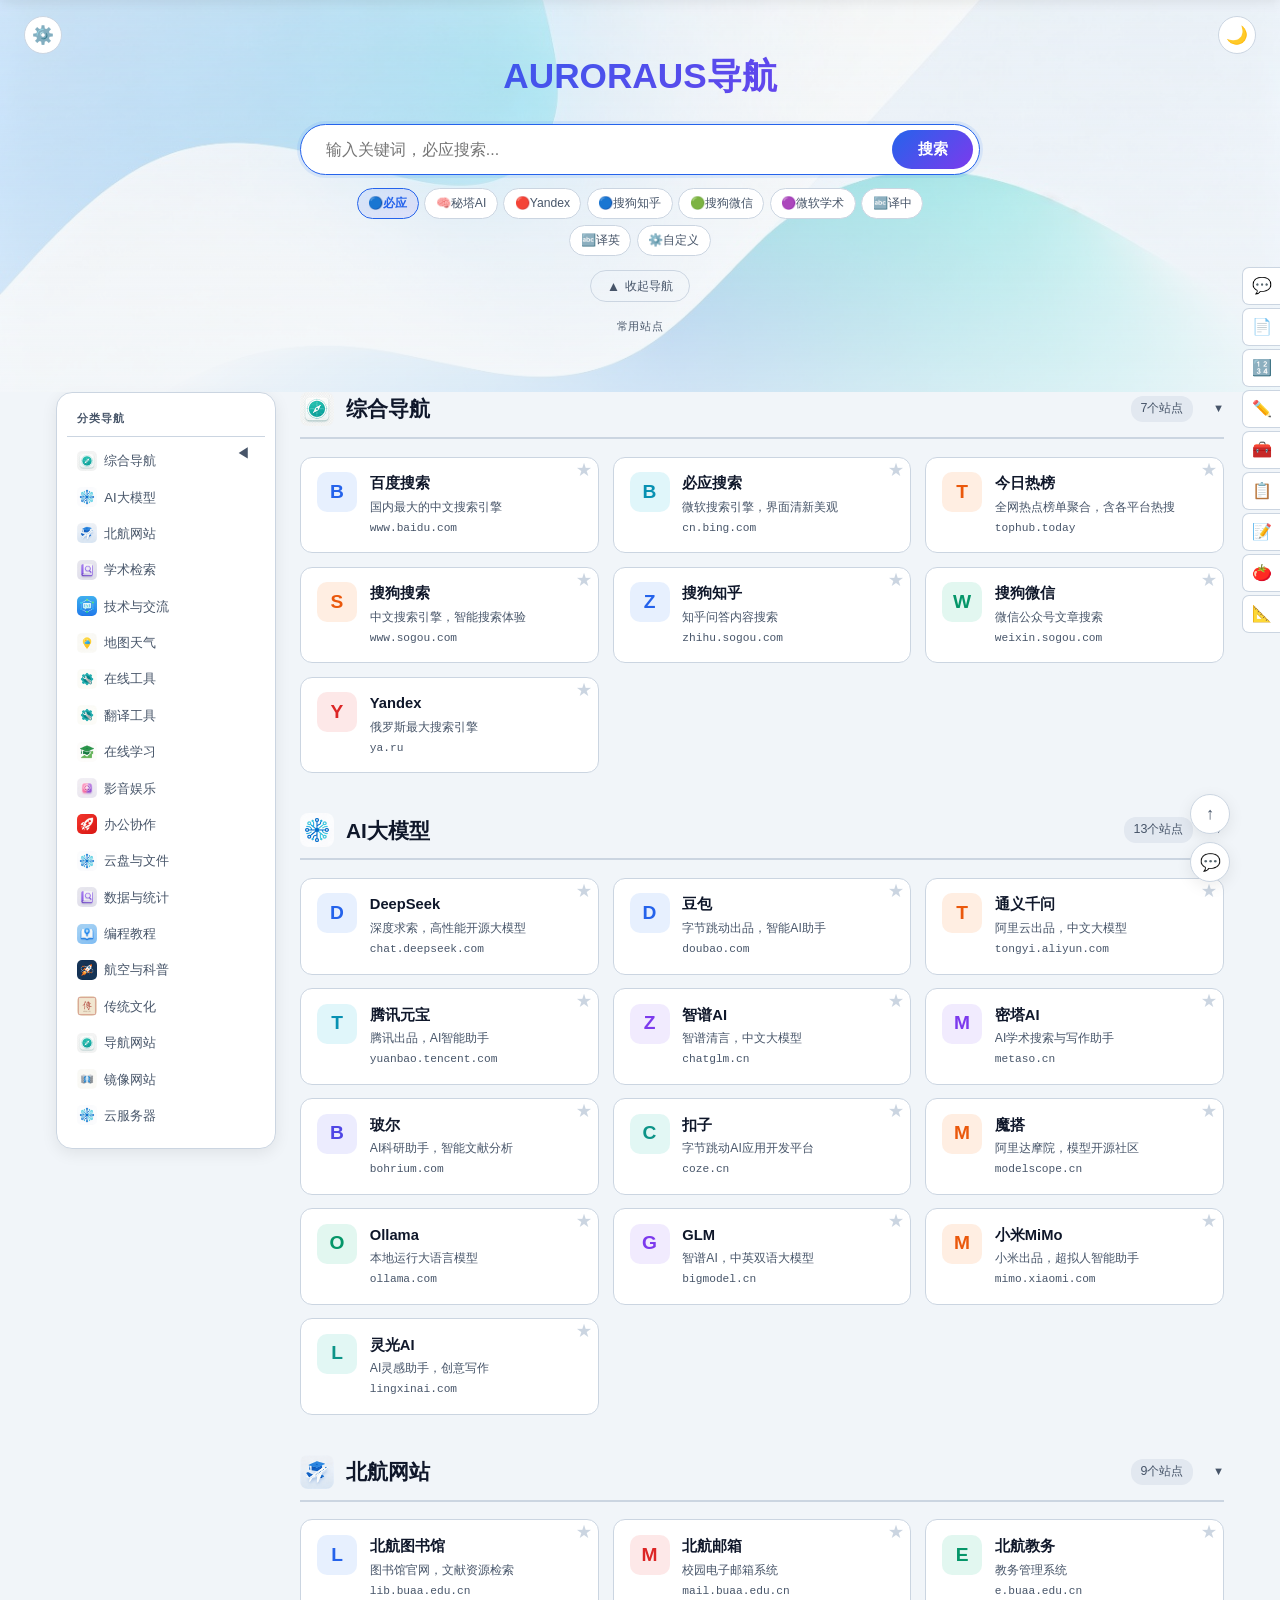
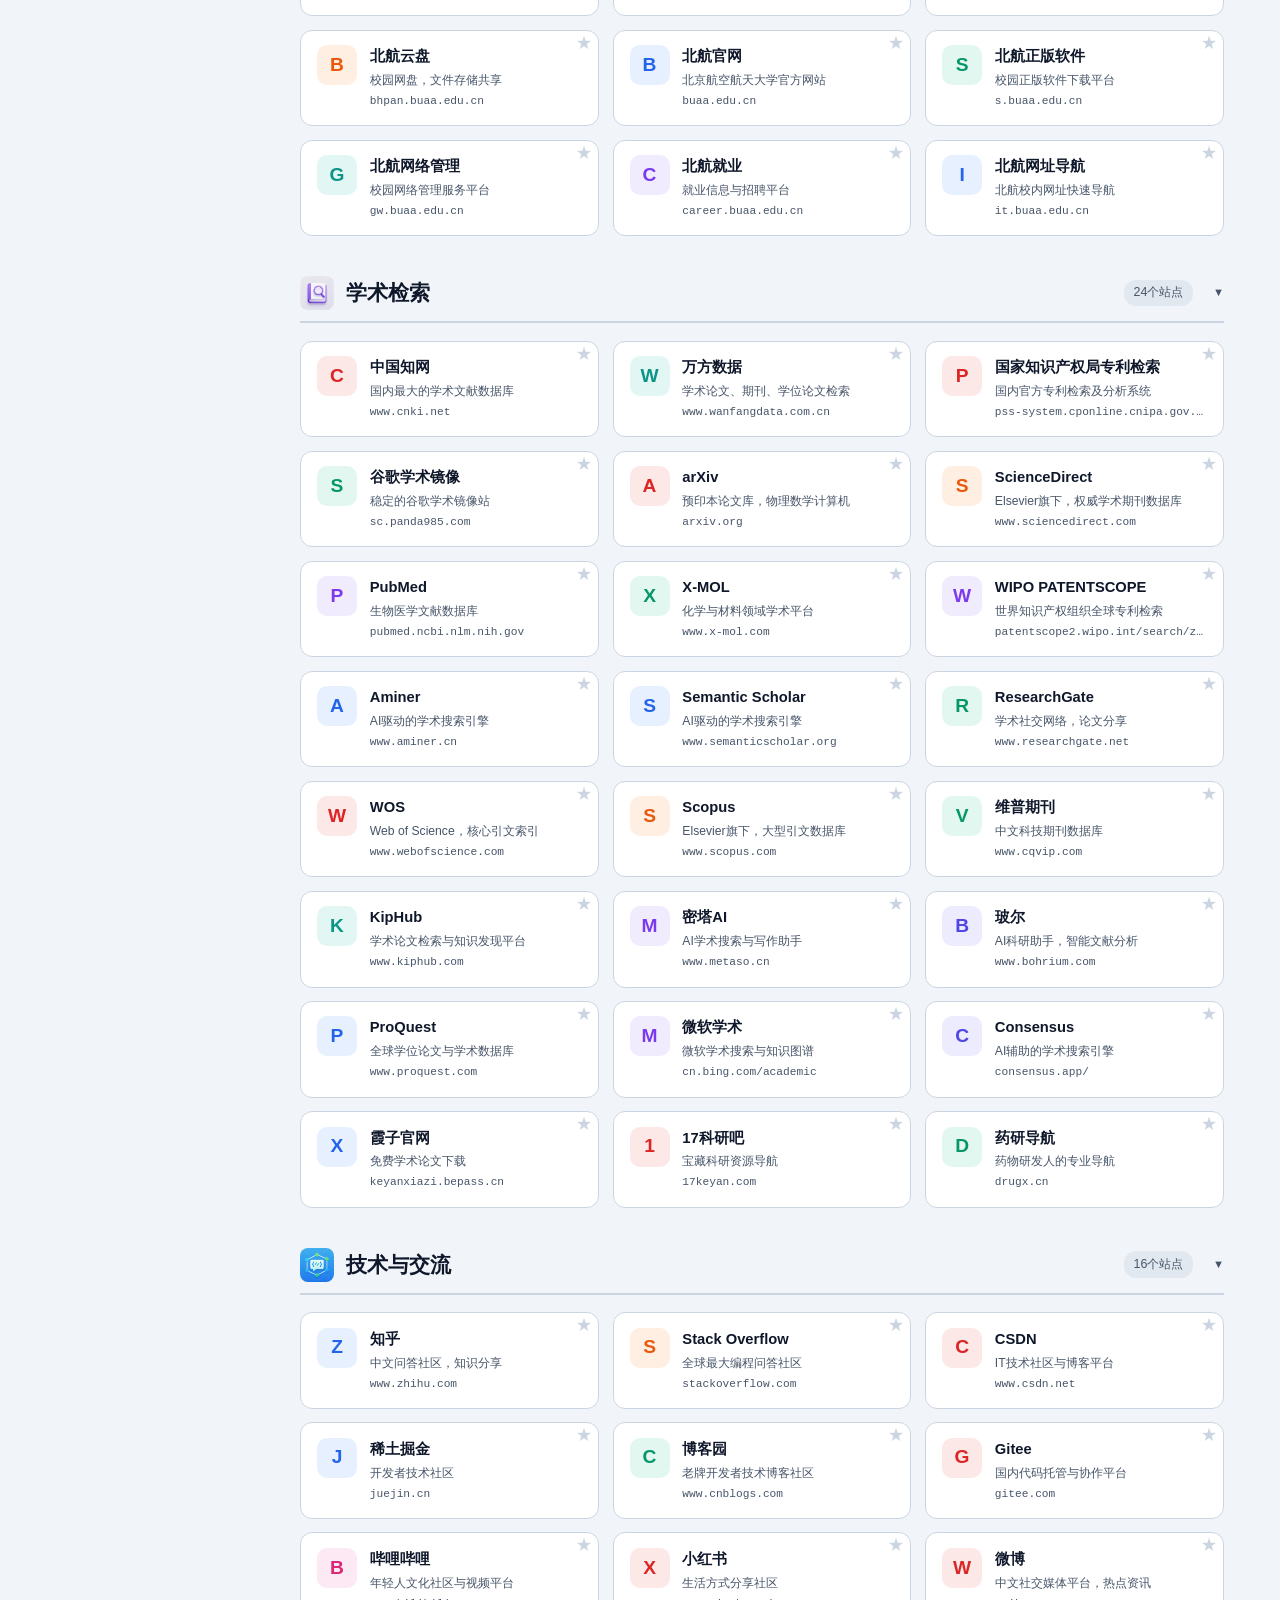
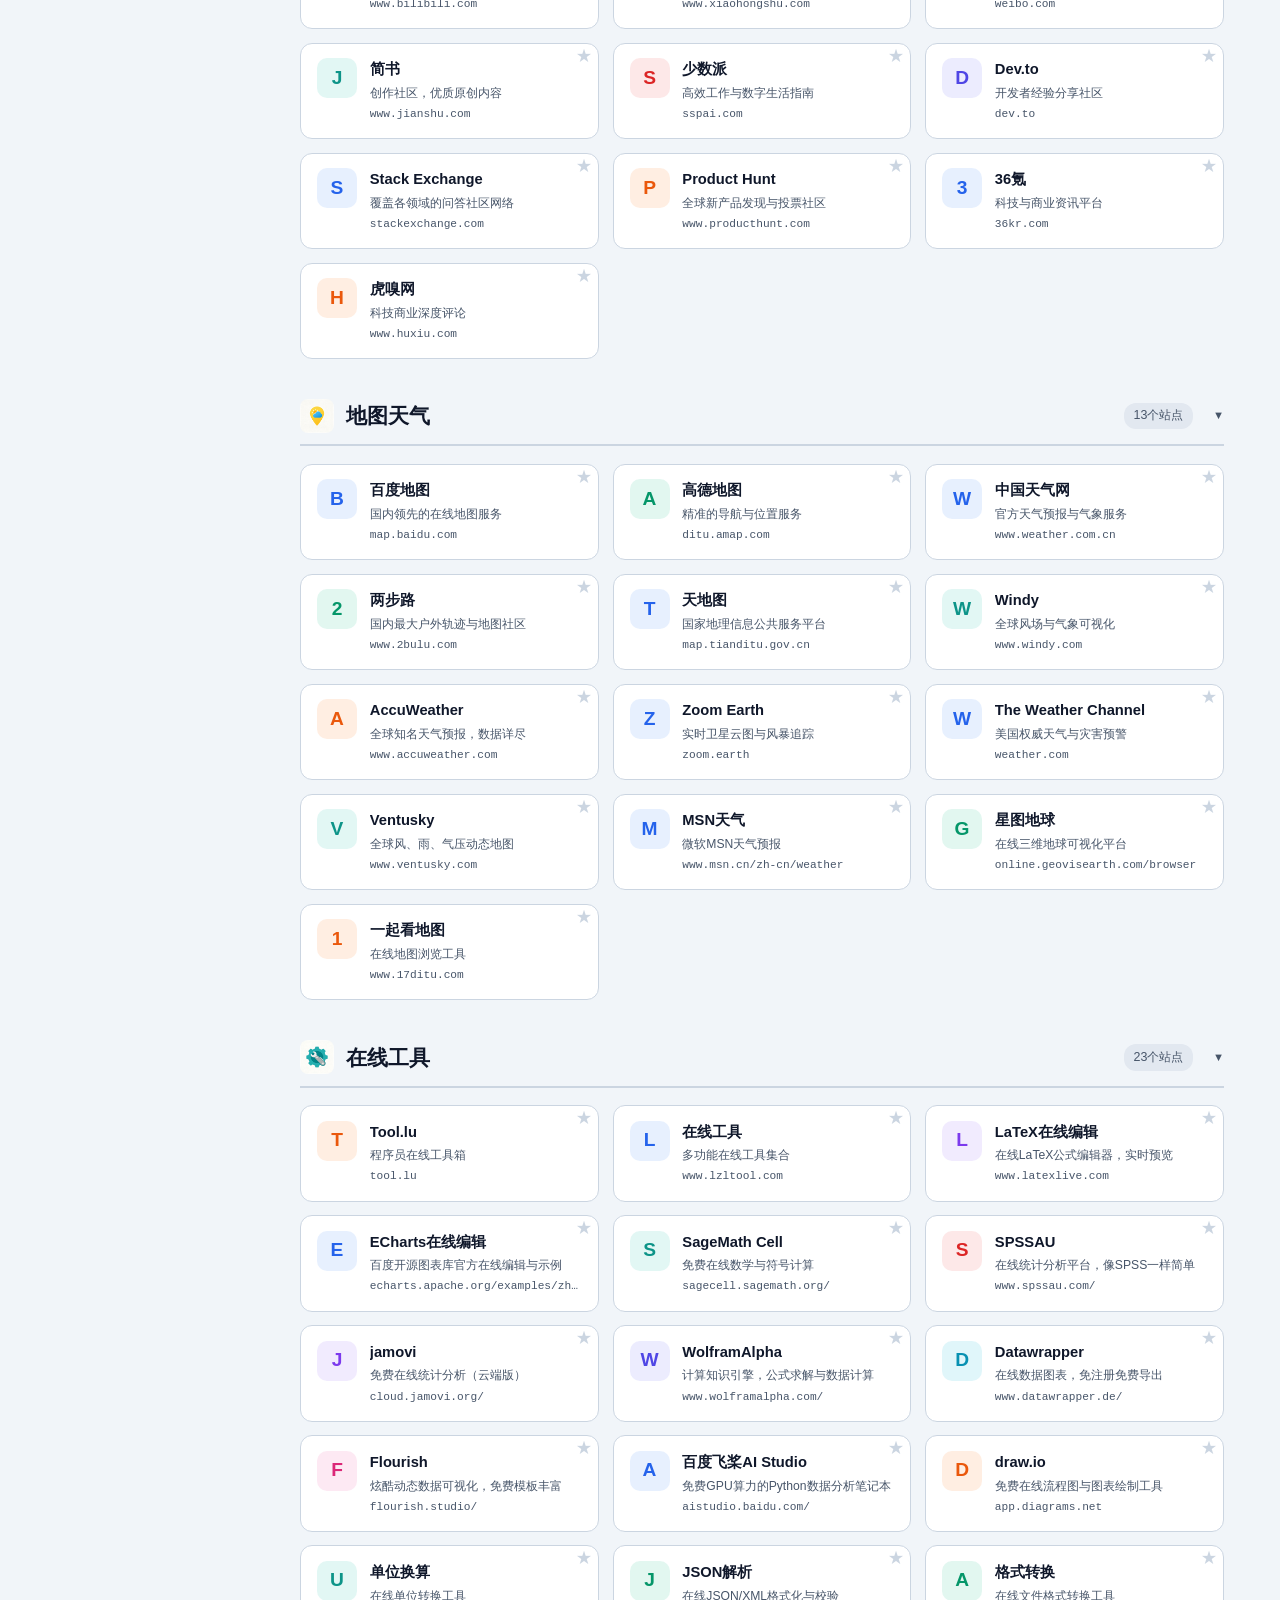
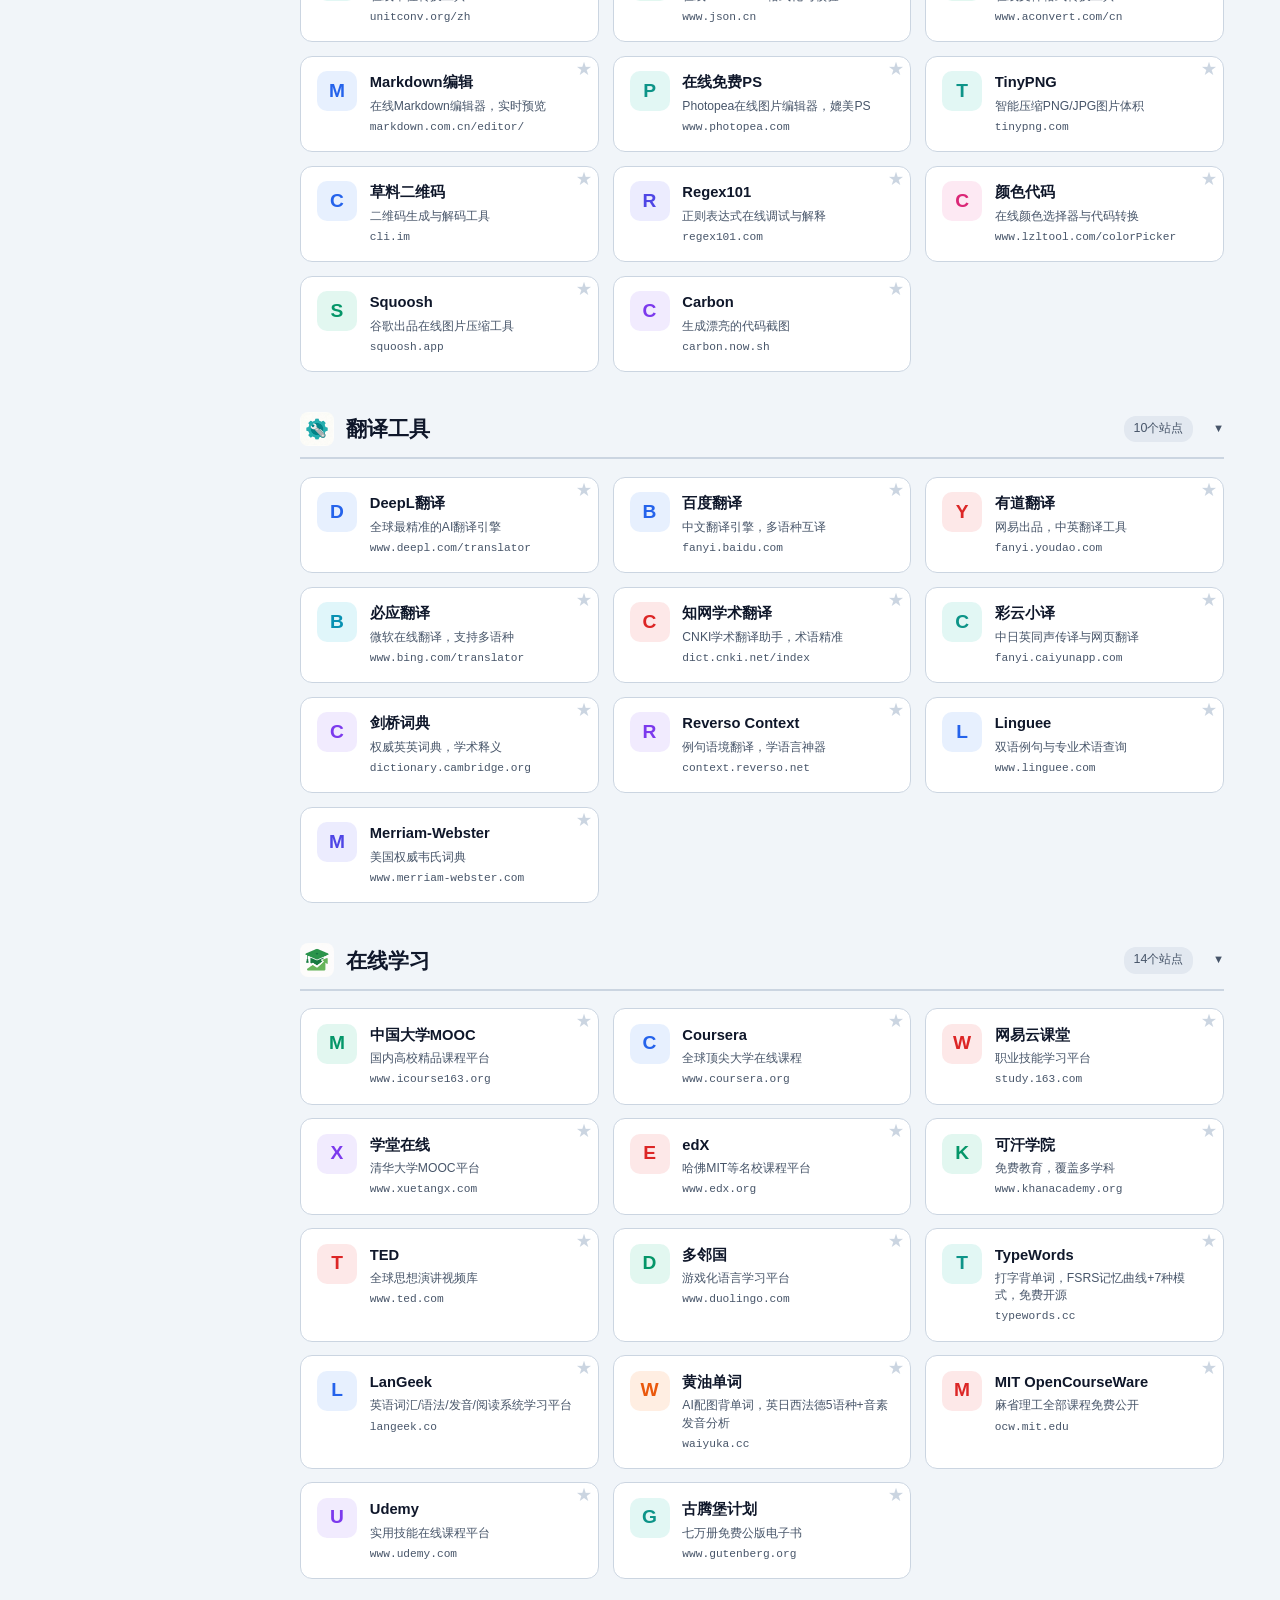
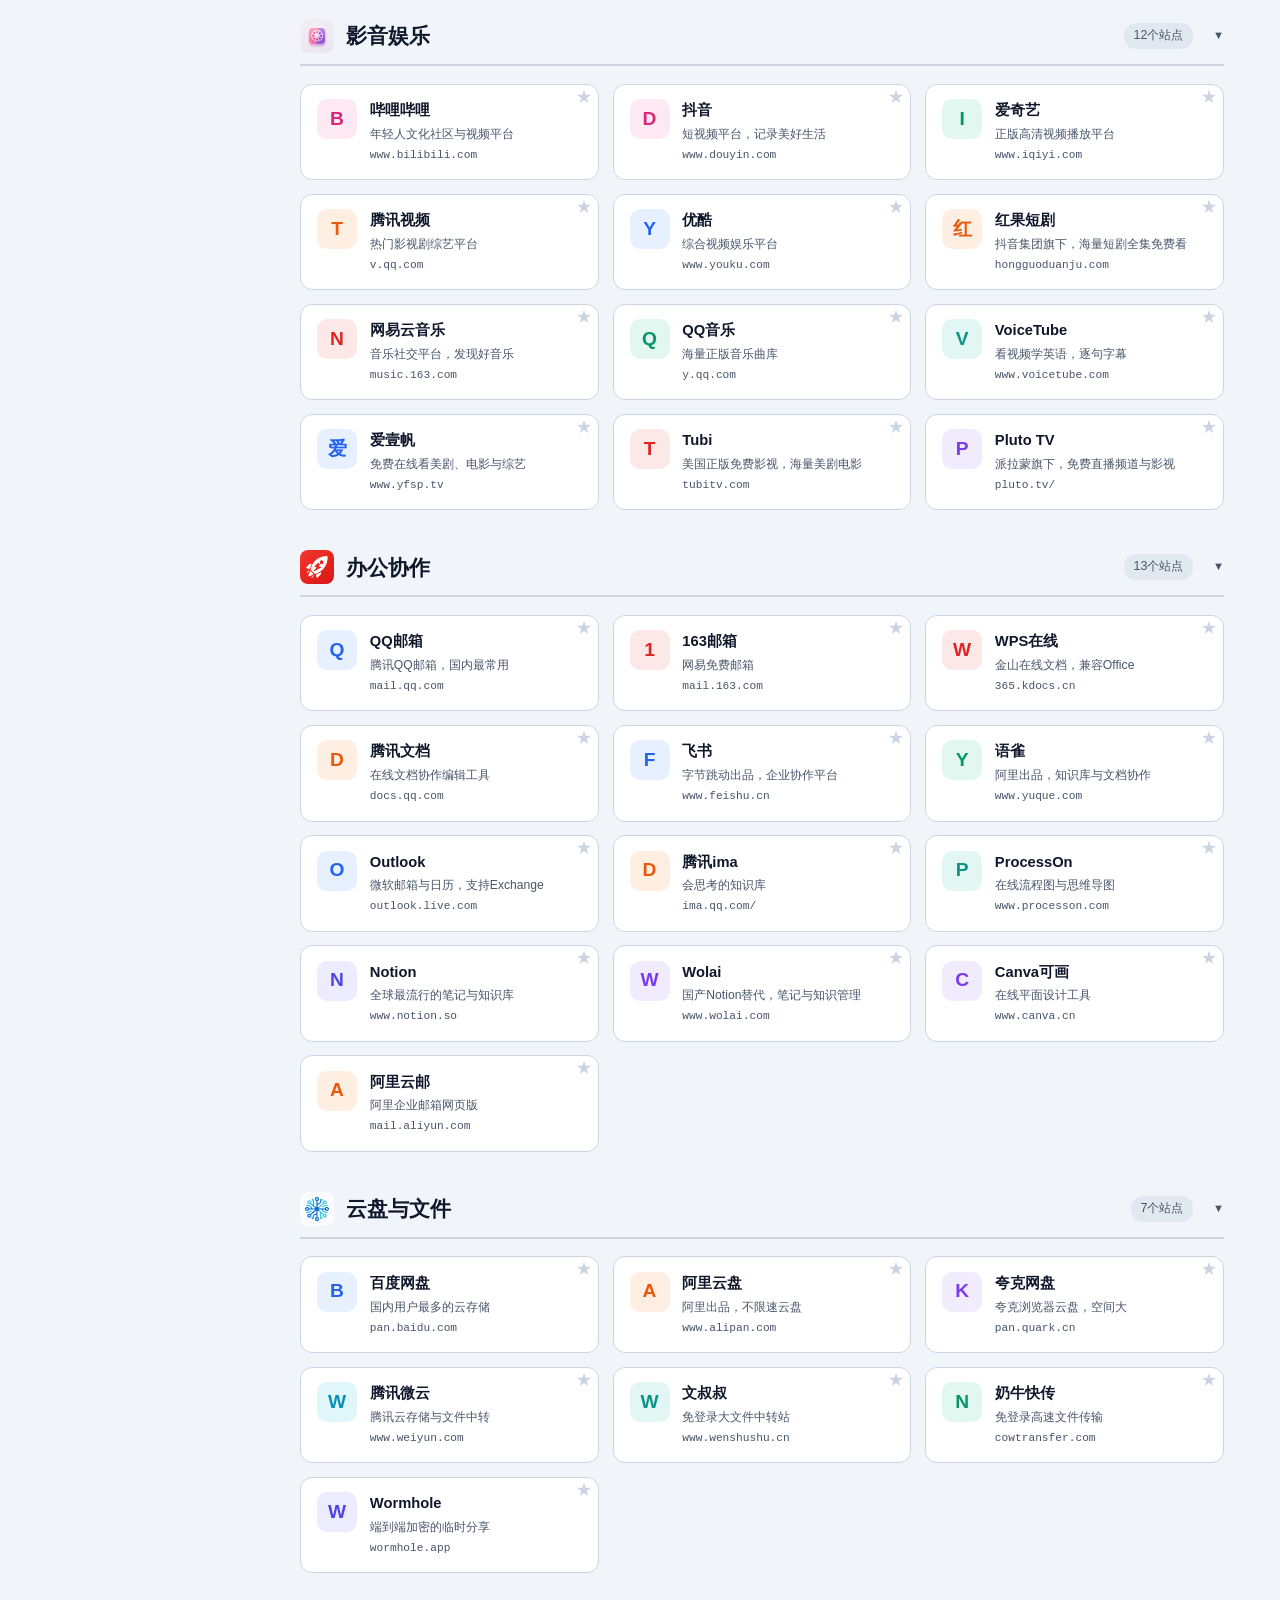
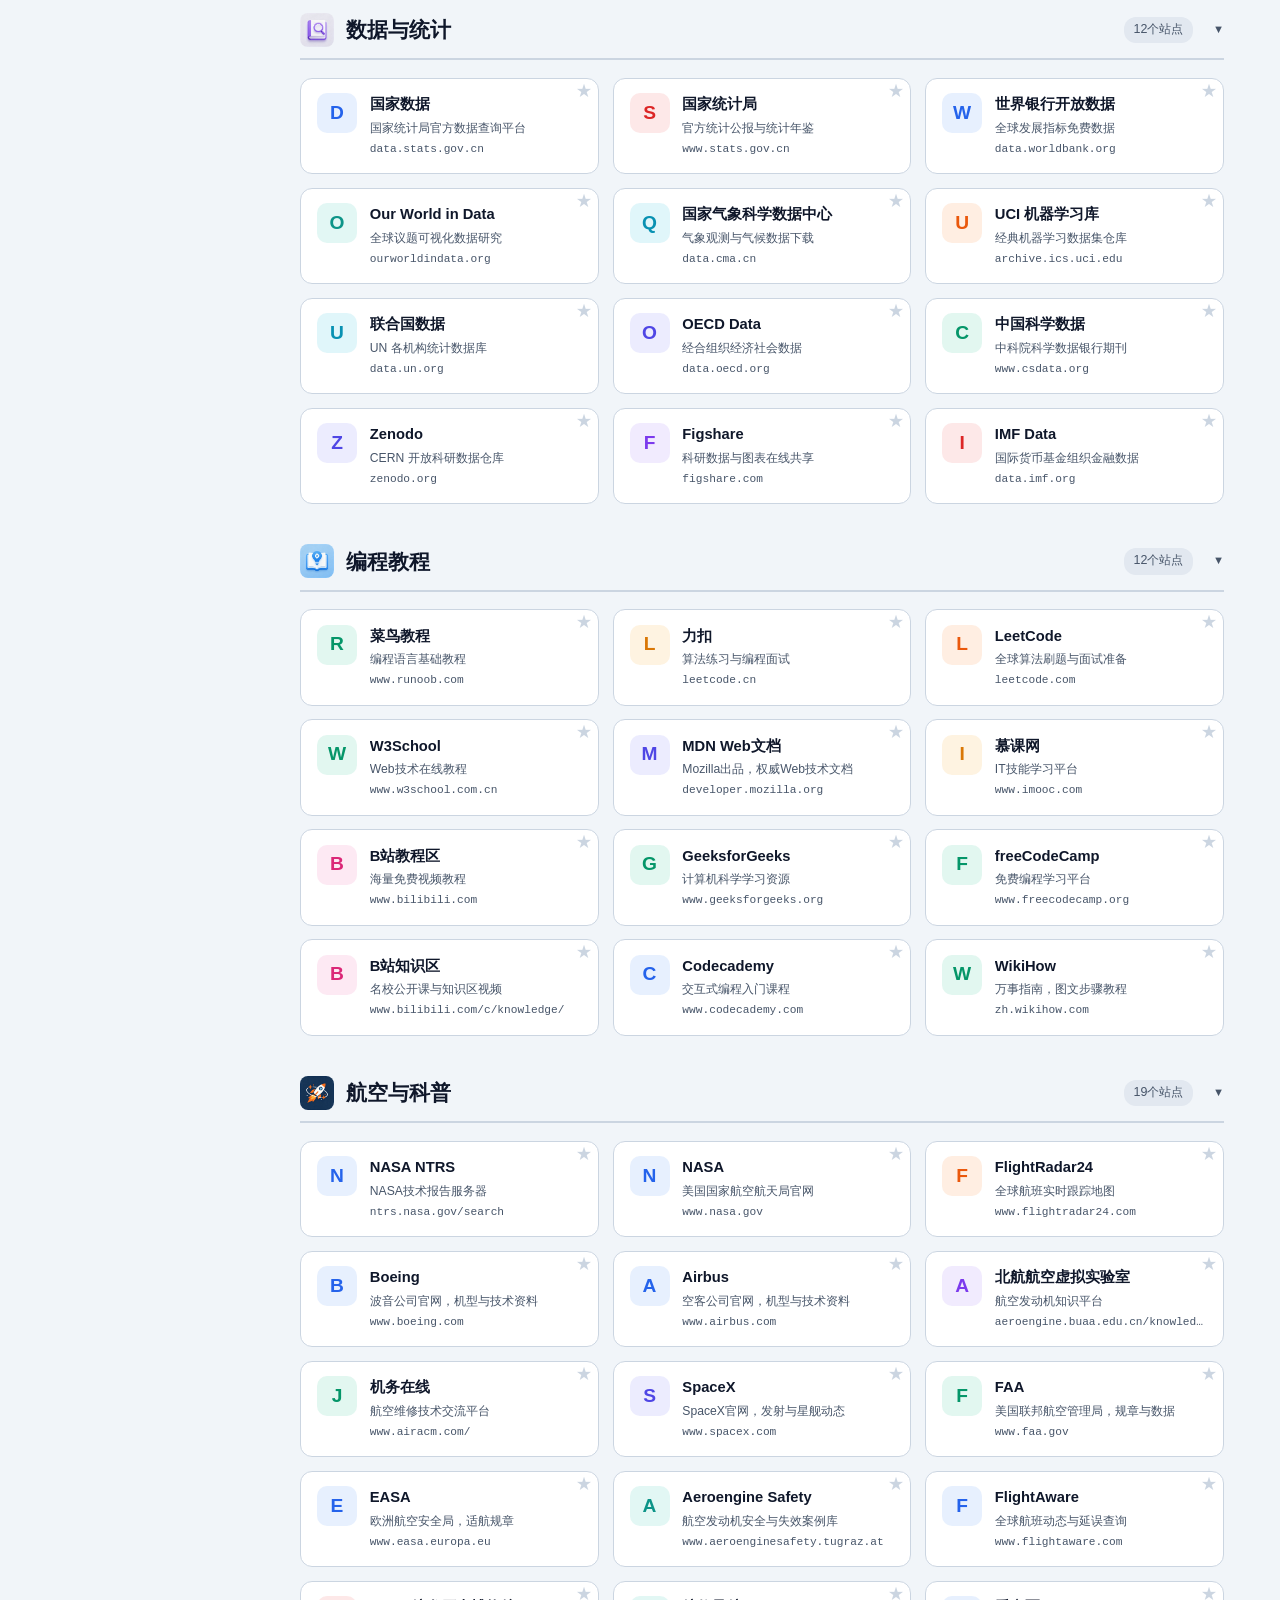
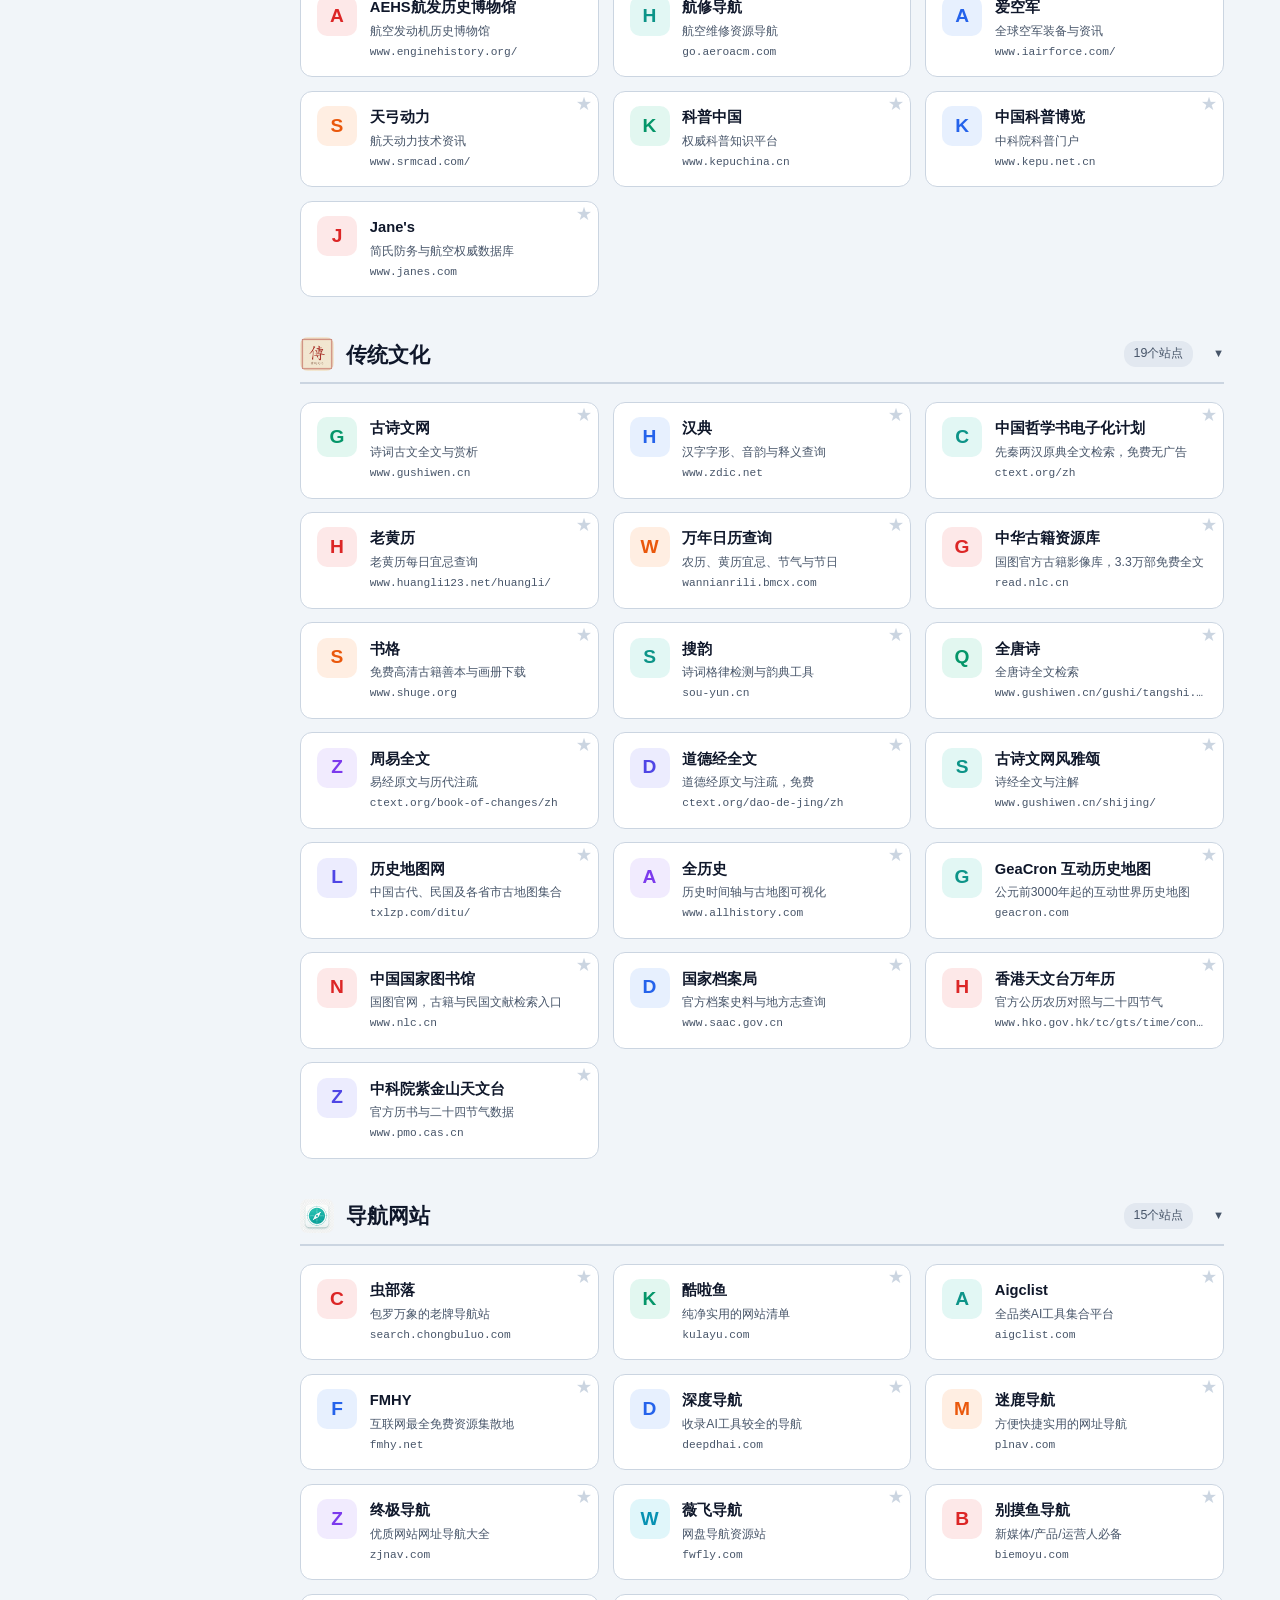
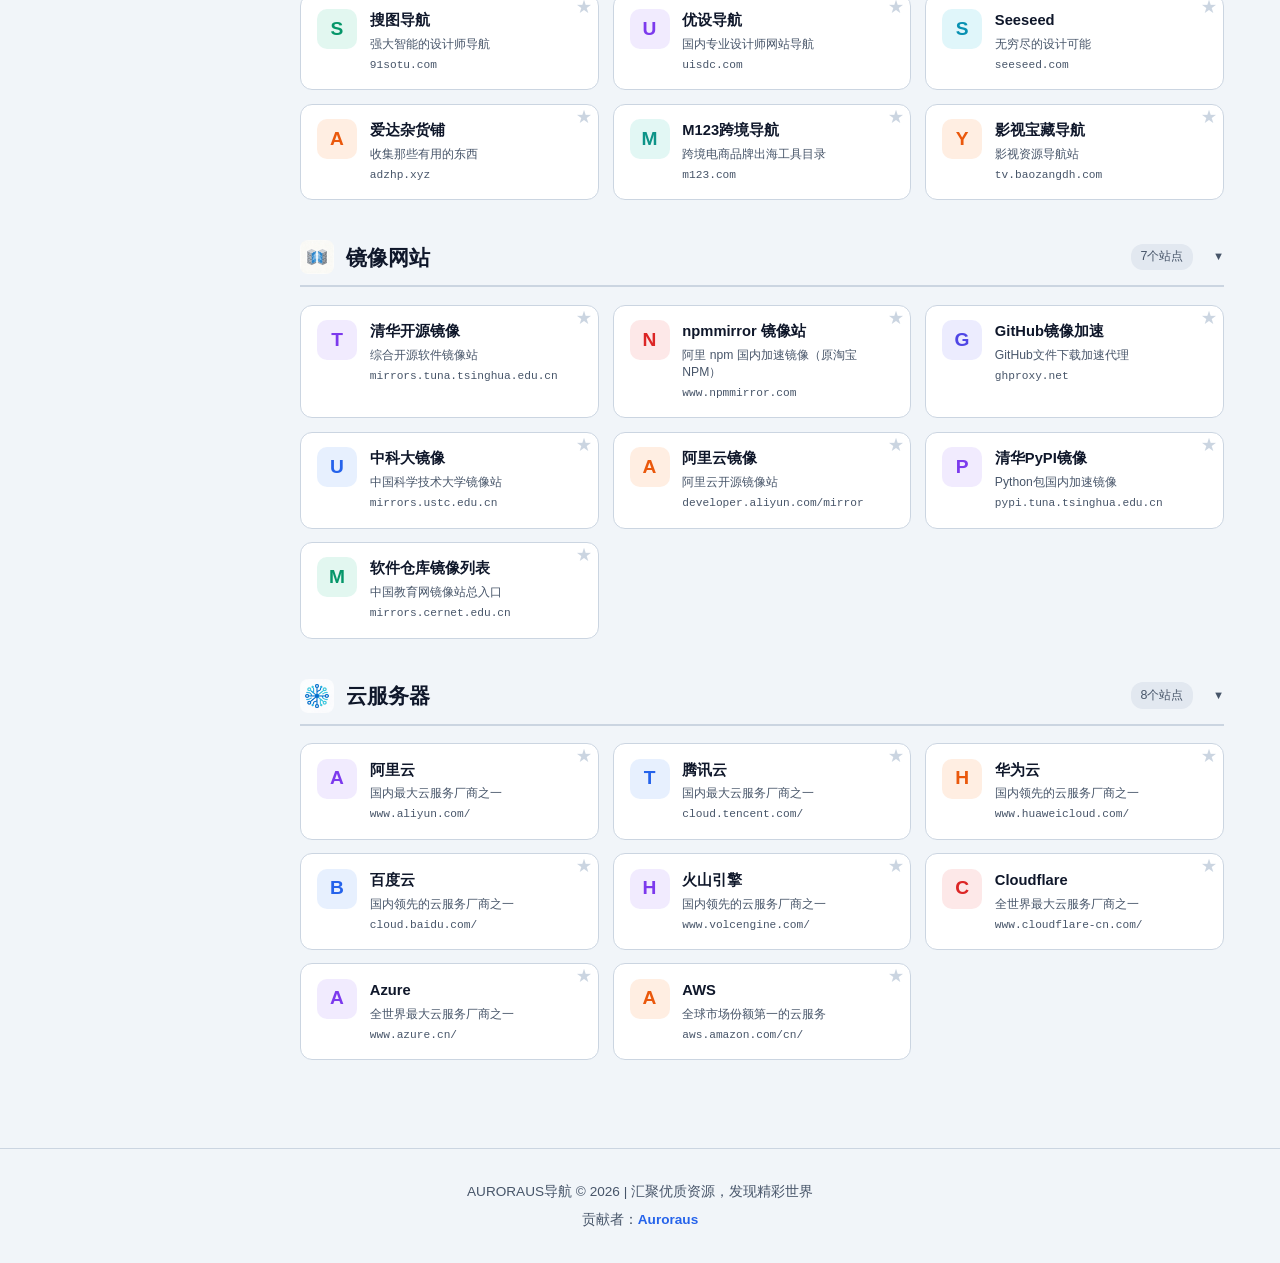
==== index.html @ 74a1eccf "提交最新修改" ====
<!--Auroraus 2026.06.15 -->
<!DOCTYPE html>
<html lang="zh-CN">
<head>
  <meta charset="UTF-8">
  <meta name="viewport" content="width=device-width, initial-scale=1.0">
  <meta name="msvalidate.01" content="EB8C85A75B0B2724A5F6BD5D01ED41D3">
  <meta http-equiv="Cache-Control" content="public, max-age=86400">
  <meta http-equiv="Expires" content="86400">
  <link rel="dns-prefetch" href="https://hm.baidu.com">
  <link rel="preconnect" href="https://hm.baidu.com" crossorigin>
  <title>AURORAUS导航</title>

  <style>
    :root {
      --bg: #f1f5f9;
      --bg2: #ffffff;
      --bg3: #e2e8f0;
      --ink: #0f172a;
      --muted: #475569;
      --rule: #cbd5e1;
      --accent: #2563eb;
      --accent2: #7c3aed;
      --accent3: #059669;
      --accent4: #db2777;
      --accent5: #d97706;
      --accent6: #ea580c;
      --accent7: #7c3aed;
      --accent8: #dc2626;
      --accent9: #0d9488;
      --accent10: #9333ea;
      --sidebar-w: 220px;
      --font: 'Segoe UI', 'PingFang SC', 'Microsoft YaHei', sans-serif;
      --max: 1400px;
      --card-shadow: 0 4px 16px rgba(0,0,0,0.08);
      --hero-overlay: linear-gradient(180deg, rgba(241,245,249,0.05) 0%, rgba(241,245,249,0.70) 100%);
      --search-shadow: 0 2px 12px rgba(0,0,0,0.08);
    }
    body.dark {
      --bg: #070e1a;
      --bg2: #111827;
      --bg3: #1e293b;
      --ink: #f1f5f9;
      --muted: #94a3b8;
      --rule: #374151;
      --card-shadow: 0 4px 16px rgba(0,0,0,0.35);
      --hero-overlay: linear-gradient(180deg, rgba(7,14,26,0.05) 0%, rgba(7,14,26,0.72) 100%);
      --search-shadow: 0 2px 12px rgba(0,0,0,0.4);
    }
    body.dark .hero-bg { opacity: 0.25; }
    body.dark .hero-overlay { background: var(--hero-overlay); }
    *, *::before, *::after { box-sizing: border-box; margin: 0; padding: 0; }
    html { font-size: 16px; scroll-behavior: smooth; }
    body {
      font-family: var(--font);
      color: var(--ink);
      background: var(--bg);
      line-height: 1.6;
      min-height: 100vh;
      transition: background 0.3s, color 0.3s;
    }

    /* === Theme Toggle === */
    .theme-toggle {
      position: absolute; top: 1rem; right: 1.5rem; z-index: 10;
      width: 38px; height: 38px; border-radius: 50%; border: 1px solid var(--rule);
      background: var(--bg2); color: var(--muted); font-size: 1.1rem;
      cursor: pointer; transition: all 0.2s; display: flex; align-items: center; justify-content: center;
    }
    .theme-toggle:hover { border-color: var(--accent); color: var(--accent); }

    /* === Settings Panel === */
    .settings-btn {
      position: absolute; top: 1rem; left: 1.5rem; z-index: 10;
      width: 38px; height: 38px; border-radius: 50%; border: 1px solid var(--rule);
      background: var(--bg2); color: var(--muted); font-size: 1.1rem;
      cursor: pointer; transition: all 0.2s; display: flex; align-items: center; justify-content: center;
    }
    .settings-btn:hover { border-color: var(--accent); color: var(--accent); }
    .settings-overlay {
      display: none; position: fixed; inset: 0; z-index: 200;
      background: rgba(0,0,0,0.4);
      /* 必须是纵向 flex：否则面板与「关闭」按钮会被排成一行，整体看起来偏左 */
      flex-direction: column;
      align-items: center; justify-content: center;
      padding: 1.25rem; overflow: hidden;   /* 不产生自身滚动条，保证严格居中 */
      animation: fadeIn 0.2s ease;
    }
    .settings-overlay.visible { display: flex; }
    /* 打开设置时锁滚动：配合 scrollbar-gutter，宽度不跳动且遮罩占满视口 */
    body.modal-open { overflow: hidden; }
    .settings-panel {
      background: var(--bg2); border: 1px solid var(--rule); border-radius: 16px;
      width: 94%; max-width: 940px; padding: 1.1rem 1.2rem 0.9rem;
      max-height: calc(100vh - 2.5rem); overflow-y: auto;
      box-shadow: 0 12px 40px rgba(0,0,0,0.15); animation: modalIn 0.25s ease;
      margin: auto;   /* 双保险：flex 居中 + auto margin 居中 */
      scrollbar-gutter: stable;   /* 面板自身滚动条不引起横向跳动 */
    }
    .settings-panel h3 { font-size: 1rem; color: var(--ink); margin-bottom: 0.6rem; display: flex; align-items: center; gap: 0.4rem; }
    .settings-section { margin-bottom: 1.1rem; }
    .settings-section h4 { font-size: 0.82rem; color: var(--muted); margin-bottom: 0.5rem; padding-bottom: 0.35rem; border-bottom: 1px solid var(--rule); }
    .settings-row { display: flex; flex-wrap: wrap; gap: 0.4rem; margin-bottom: 0.4rem; }
    .settings-chip {
      display: inline-flex; align-items: center; gap: 0.25rem; padding: 0.3rem 0.55rem;
      border-radius: 14px; font-size: 0.72rem; background: var(--bg3); border: 1px solid var(--rule);
      color: var(--muted); cursor: pointer; transition: all 0.15s; user-select: none;
    }
    .settings-chip:hover { border-color: var(--accent); color: var(--accent); }
    .settings-chip.on { background: rgba(59,130,246,0.1); border-color: var(--accent); color: var(--accent); font-weight: 600; }
    .settings-action-btn {
      padding: 0.4rem 0.9rem; border: 1px solid var(--rule); border-radius: 8px;
      background: var(--bg2); color: var(--ink); font-size: 0.78rem; cursor: pointer; transition: all 0.2s;
    }
    .settings-action-btn:hover { border-color: var(--accent); background: rgba(59,130,246,0.05); }
    .settings-action-btn.danger { color: #dc2626; }
    .settings-action-btn.danger:hover { border-color: #dc2626; background: rgba(220,38,38,0.05); }
    .settings-hint { font-size: 0.7rem; color: var(--muted); margin-top: 0.3rem; }
    .settings-help-link {
      font-size: 0.8rem; color: var(--muted); text-decoration: none;
      padding: 0.25rem 0.6rem; border: 1px solid var(--rule); border-radius: 8px;
      transition: all 0.2s; white-space: nowrap;
    }
    .settings-help-link:hover { border-color: var(--accent); color: var(--accent); background: rgba(59,130,246,0.05); }
    .settings-input {
      padding: 0.35rem 0.6rem; border: 1px solid var(--rule); border-radius: 8px;
      background: var(--bg2); color: var(--ink); font-size: 0.78rem; outline: none;
      min-width: 0;
    }
    .settings-input:focus { border-color: var(--accent); }
    .settings-toggle {
      display: flex; align-items: center; gap: 0.5rem; font-size: 0.8rem; color: var(--ink); cursor: pointer; user-select: none;
    }
    .settings-toggle .sw {
      width: 38px; height: 22px; border-radius: 11px; background: var(--rule);
      position: relative; transition: background 0.2s; flex-shrink: 0;
    }
    .settings-toggle .sw::after {
      content: ''; position: absolute; top: 3px; left: 3px; width: 16px; height: 16px;
      border-radius: 50%; background: #fff; transition: left 0.2s; box-shadow: 0 1px 3px rgba(0,0,0,0.2);
    }
    .settings-toggle.on .sw { background: var(--accent); }
    .settings-toggle.on .sw::after { left: 19px; }
    .settings-num {
      width: 48px; padding: 0.25rem 0.35rem; border: 1px solid var(--rule); border-radius: 8px;
      background: var(--bg); color: var(--ink); font-size: 0.8rem; text-align: center;
      font-family: var(--font); outline: none; margin-left: 0.3rem;
    }
    .settings-num:focus { border-color: var(--accent); }
    /* 分类排序模式 —— 手动调序列表 */
    .cat-order-list { margin-top: 0.5rem; display: flex; flex-direction: column; gap: 0.28rem; max-height: 15rem; overflow-y: auto; }
    .cat-order-item {
      display: flex; align-items: center; gap: 0.4rem; padding: 0.22rem 0.45rem;
      border: 1px solid var(--rule); border-radius: 8px; background: var(--bg);
      font-size: 0.76rem; color: var(--ink);
    }
    .cat-order-item .cat-order-idx { width: 1.5rem; color: var(--muted); font-size: 0.7rem; }
    .cat-order-item .cat-order-name { flex: 1; overflow: hidden; text-overflow: ellipsis; white-space: nowrap; }
    .cat-order-move {
      border: 1px solid var(--rule); background: var(--surface); color: var(--ink);
      border-radius: 6px; width: 1.5rem; height: 1.4rem; line-height: 1; cursor: pointer;
      font-size: 0.72rem; padding: 0; transition: border-color 0.15s, color 0.15s;
    }
    .cat-order-move:hover:not(:disabled) { border-color: var(--accent); color: var(--accent); }
    .cat-order-move:disabled { opacity: 0.35; cursor: default; }
    .cat-order-list.locked .cat-order-item { opacity: 0.6; }
    .cat-order-lock-hint { font-size: 0.7rem; color: var(--muted); }
    .settings-close {
      display: block; margin: 1rem auto 0; padding: 0.45rem 1.5rem;
      background: linear-gradient(135deg, var(--accent), var(--accent2));
      border: none; color: #fff; border-radius: 12px; font-size: 0.85rem;
      font-weight: 600; cursor: pointer; transition: opacity 0.2s;
    }
    .settings-close:hover { opacity: 0.88; }
    .settings-grid { display: grid; grid-template-columns: 1fr 1fr; gap: 0 1.1rem; align-items: start; }
    /* 紧凑化：让设置面板整体更短，减少滚动 */
    .settings-section { margin-bottom: 0.7rem; }
    .settings-section.wide { grid-column: span 2; }
    .settings-section h4 { font-size: 0.78rem; margin-bottom: 0.32rem; padding-bottom: 0.25rem; }
    .settings-row { gap: 0.32rem; flex-wrap: wrap; }
    .settings-chip { padding: 0.2rem 0.55rem; font-size: 0.76rem; }
    .settings-hint { font-size: 0.68rem; margin-top: 0.18rem; line-height: 1.35; }
    .settings-toggle { padding: 0.3rem 0.5rem; font-size: 0.8rem; }
    .settings-action-btn { padding: 0.28rem 0.6rem; font-size: 0.78rem; }
    .settings-grid .settings-section { break-inside: avoid; }
    /* wide = 两列宽（导入导出/壁纸用 .settings-section.wide.full） */
    .settings-section.wide { grid-column: span 2; }
    .settings-section.full { grid-column: 1 / -1; }
    @media (max-width: 1023px) { .settings-grid { grid-template-columns: repeat(2, minmax(0, 1fr)); } }

    /* === Right Quick Links === */
    /* Edge icon bar */
    .rt-edge { position:fixed; right:0; top:50%; transform:translateY(-50%); z-index:180; display:flex; flex-direction:column; gap:3px; }
    .rt-tab { width:38px; height:38px; display:flex; align-items:center; justify-content:center; background:var(--bg2); border:1px solid var(--rule); border-right:none; border-radius:7px 0 0 7px; cursor:pointer; font-size:1rem; color:var(--ink); transition:all .15s; position:relative; }
    .rt-tab:hover { background:rgba(37,99,235,.08); color:var(--accent); border-color:var(--accent); }
    .rt-tab .rt-label { display:none; }
    .rt-tab:hover .rt-label { display:block; position:absolute; right:44px; top:50%; transform:translateY(-50%); background:rgba(0,0,0,.78); color:#fff; font-size:.72rem; padding:.2rem .55rem; border-radius:4px; white-space:nowrap; pointer-events:none; }
    @media (max-width:1023px) { .rt-edge { display:none !important; } }

    /* === Hero === */
    .hero {
      position: relative; width: 100%; min-height: 280px;
      display: flex; flex-direction: column; align-items: center; justify-content: center;
      text-align: center; overflow: hidden; padding: 3rem 1rem;
    }
    .hero-bg {
      position: absolute; top: 0; left: 0; right: 0; bottom: 0;
      background: url('assets/hero_bg_light.jpg') center/cover no-repeat;
      opacity: 0.50; z-index: 0;
    }
    .hero-overlay {
      position: absolute; top: 0; left: 0; right: 0; bottom: 0;
      background: var(--hero-overlay);
      z-index: 1;
    }
    .hero-content { position: relative; z-index: 2; max-width: 680px; width: 100%; }
    .hero h1 {
      font-size: 2.2rem; font-weight: 700; margin-bottom: 1.2rem;
      background: linear-gradient(135deg, var(--accent), var(--accent2));
      -webkit-background-clip: text; -webkit-text-fill-color: transparent; background-clip: text;
    }
    .search-box {
      display: flex; max-width: 680px; margin: 0 auto; position: relative;
      background: var(--bg2); border: 1px solid var(--rule); border-radius: 50px; padding: 0.35rem;
      box-shadow: var(--search-shadow); transition: border-color 0.3s, box-shadow 0.3s, max-width 0.35s;
    }
    .search-box:focus-within { border-color: var(--accent); box-shadow: 0 0 0 3px rgba(59,130,246,0.12); }
    .search-box.expanded { max-width: 840px; }
    .search-box.tall { padding-top: 0.6rem; padding-bottom: 0.6rem; }
    .search-box.tall input { white-space: normal; }
    .search-box.multiline {
      max-width: 840px; border-radius: 24px; align-items: flex-start;
    }
    .search-box.multiline textarea {
      flex-basis: 100%; padding: 0.55rem 0.8rem;
    }
    .search-box.multiline > button:last-child {
      margin-top: 0.62rem;   /* 与 textarea 首行文字对齐 */
    }
    .search-box input,
    .search-box textarea {
      flex: 1; background: transparent; border: none; outline: none;
      color: var(--ink); font-size: 1rem; padding: 0.55rem 1.2rem;
    }
    .search-box textarea {
      display: block; resize: none; font-family: var(--font); line-height: 1.4;
      height: 2.42rem;                 /* 单行高度与原 input 一致 */
      min-height: 2.42rem; max-height: 16.4rem;   /* 约 10 行封顶（1.4×10 + 上下 padding） */
      overflow-y: auto; scrollbar-width: thin;
      word-break: break-all; white-space: pre-wrap;
      transition: height 0.12s ease;
    }
    .search-box textarea::selection { background: rgba(37, 99, 235, 0.25); }
    .search-box input::placeholder { color: var(--muted); }
    .search-box button {
      background: linear-gradient(135deg, var(--accent), var(--accent2));
      border: none; color: #fff; padding: 0.55rem 1.6rem; border-radius: 50px;
      font-size: 0.95rem; font-weight: 600; cursor: pointer; transition: transform 0.2s, opacity 0.2s;
    }
    .search-box button:hover { transform: scale(1.03); opacity: 0.92; }

    /* === Search Engines === */
    .search-engines {
      display: flex; flex-wrap: wrap; justify-content: center; gap: 0.35rem;
      max-width: 620px; margin: 0.8rem auto 0;
    }
    .engine-option {
      position: relative; display: inline-flex; align-items: center; gap: 0.3rem;
      padding: 0.3rem 0.65rem; border-radius: 20px; font-size: 0.76rem;
      background: var(--bg2); border: 1px solid var(--rule); color: var(--muted);
      cursor: pointer; transition: all 0.2s; user-select: none; white-space: nowrap;
    }
    .engine-option:hover { border-color: var(--accent); color: var(--accent); }
    .engine-option.active {
      background: linear-gradient(135deg, rgba(59,130,246,0.12), rgba(139,92,246,0.12));
      border-color: var(--accent); color: var(--accent); font-weight: 600;
    }
    .engine-option.engine-custom-btn { cursor: pointer; }
    .engine-option.engine-custom-btn.active { background: linear-gradient(135deg, rgba(59,130,246,0.12), rgba(139,92,246,0.12)); border-color: var(--accent); color: var(--accent); font-weight: 600; }
    .engine-option input[type="radio"] { position: absolute; opacity: 0; width: 0; height: 0; }

    /* === Frequent Sites === */
    .frequent-section {
      max-width: 560px; margin: 1rem auto 0; display: none;
    }
    .frequent-section.visible { display: block; }
    .frequent-title {
      font-size: 0.7rem; color: var(--muted); text-transform: uppercase;
      letter-spacing: 0.06em; margin-bottom: 0.5rem; text-align: center;
    }
    .frequent-grid {
      display: flex; flex-wrap: wrap; justify-content: center; gap: 0.4rem;
    }
    .frequent-chip {
      display: inline-flex; align-items: center; gap: 0.3rem; padding: 0.3rem 0.7rem;
      background: var(--bg2); border: 1px solid var(--rule); border-radius: 20px;
      font-size: 0.76rem; color: var(--muted); cursor: pointer; transition: all 0.2s;
      text-decoration: none; white-space: nowrap;
    }
    .frequent-chip:hover { border-color: var(--accent); color: var(--accent); }

    /* === Layout === */
    .page-wrapper { display: flex; max-width: var(--max); margin: 0 auto; padding: 0 1rem 3rem; gap: 1.5rem; }

    /* === Sidebar === */
    .sidebar {
      display: none; position: sticky; top: 1rem; width: var(--sidebar-w); flex-shrink: 0;
      align-self: flex-start; max-height: calc(100vh - 2rem); overflow-y: auto;
      background: var(--bg2); border: 1px solid var(--rule); border-radius: 16px;
      padding: 0.85rem 0.6rem; box-shadow: var(--card-shadow); transition: width 0.3s, padding 0.3s;
    }
    .sidebar.collapsed { width: 48px; padding: 0.85rem 0.35rem; }
    .sidebar.collapsed .sidebar-title { display: none; }
    .sidebar.collapsed a span { display: none; }
    .sidebar.collapsed a { justify-content: center; padding: 0.45rem 0; }
    .sidebar.collapsed .sidebar-toggle-btn { margin: 0 auto 0.4rem; display: block; }
    .sidebar-title {
      font-size: 0.7rem; font-weight: 600; color: var(--muted); text-transform: uppercase;
      letter-spacing: 0.08em; padding: 0.2rem 0.65rem 0.5rem; border-bottom: 1px solid var(--rule); margin-bottom: 0.4rem;
    }
    .sidebar-toggle-btn {
      background: none; border: none; color: var(--muted); cursor: pointer;
      font-size: 0.85rem; padding: 0.15rem 0.3rem; border-radius: 6px; transition: all 0.2s;
      margin-right: 0.65rem; margin-bottom: 0.5rem; float: right;
    }
    .sidebar-toggle-btn:hover { background: var(--bg3); color: var(--accent); }
    .sidebar a {
      display: flex; align-items: center; gap: 0.45rem; padding: 0.45rem 0.65rem;
      border-radius: 10px; color: var(--muted); font-size: 0.82rem;
      text-decoration: none; transition: all 0.2s; margin-bottom: 1px;
    }
    .sidebar a:hover { background: var(--bg3); color: var(--ink); }
    .sidebar a.active { background: linear-gradient(135deg, rgba(59,130,246,0.1), rgba(139,92,246,0.1)); color: var(--accent); font-weight: 600; }
    .sidebar a img { width: 20px; height: 20px; border-radius: 5px; object-fit: cover; }

    /* === Main === */
    .main-content { flex: 1; min-width: 0; }

    /* === Mobile Tabs === */
    .mobile-tabs { display: none; }
    .mobile-tab {
      display: flex; align-items: center; gap: 0.3rem; padding: 0.4rem 0.8rem;
      background: var(--bg2); border: 1px solid var(--rule); border-radius: 20px;
      color: var(--muted); font-size: 0.82rem; cursor: pointer; transition: all 0.2s;
      text-decoration: none; white-space: nowrap;
    }
    .mobile-tab:hover, .mobile-tab.active { background: var(--accent); color: #fff; border-color: var(--accent); }
    .mobile-tab img { width: 18px; height: 18px; border-radius: 4px; object-fit: cover; }

    /* === Category === */
    .category-section { margin-bottom: 2.5rem; scroll-margin-top: 80px; }
    .category-header {
      display: flex; align-items: center; gap: 0.75rem; margin-bottom: 1.1rem;
      padding-bottom: 0.7rem; border-bottom: 2px solid var(--rule);
    }
    .category-header img { width: 34px; height: 34px; border-radius: 8px; object-fit: cover; }
    .category-header h2 { font-size: 1.3rem; font-weight: 600; color: var(--ink); }
    .category-header .count { margin-left: auto; font-size: 0.78rem; color: var(--muted); background: var(--bg3); padding: 0.2rem 0.6rem; border-radius: 12px; }

    /* === Cards === */
    .card-grid { display: grid; grid-template-columns: repeat(auto-fill, minmax(250px, 1fr)); gap: 0.85rem; }
    .nav-card {
      display: flex; align-items: flex-start; gap: 0.8rem;
      background: var(--bg2); border: 1px solid var(--rule); border-radius: 12px;
      padding: 0.9rem 1rem; text-decoration: none; color: inherit; transition: all 0.25s; cursor: pointer;
    }
    .nav-card:hover { border-color: var(--accent); transform: translateY(-2px); box-shadow: 0 8px 24px rgba(0,0,0,0.12); }
    .nav-card .icon {
      width: 40px; height: 40px; border-radius: 10px; display: flex; align-items: center;
      justify-content: center; font-size: 1.2rem; font-weight: 700; flex-shrink: 0;
    }
    .nav-card .info { flex: 1; min-width: 0; }
    .nav-card .info h3 { font-size: 0.92rem; font-weight: 600; color: var(--ink); margin-bottom: 0.2rem; white-space: nowrap; overflow: hidden; text-overflow: ellipsis; }
    .nav-card .info p { font-size: 0.76rem; color: var(--muted); line-height: 1.4; display: -webkit-box; -webkit-line-clamp: 2; -webkit-box-orient: vertical; overflow: hidden; }
    .nav-card .info .url { font-size: 0.7rem; color: var(--muted); margin-top: 0.25rem; font-family: 'Segoe UI', monospace; white-space: nowrap; overflow: hidden; text-overflow: ellipsis; display: block; }

    /* === Icon Colors === */
    .icon-teal { background: rgba(20,184,166,0.12); color: #0d9488; }
    .icon-blue { background: rgba(59,130,246,0.12); color: #2563eb; }
    .icon-purple { background: rgba(139,92,246,0.12); color: #7c3aed; }
    .icon-orange { background: rgba(249,115,22,0.12); color: #ea580c; }
    .icon-green { background: rgba(16,185,129,0.12); color: #059669; }
    .icon-red { background: rgba(239,68,68,0.12); color: #dc2626; }
    .icon-yellow { background: rgba(245,158,11,0.12); color: #d97706; }
    .icon-pink { background: rgba(236,72,153,0.12); color: #db2777; }
    .icon-cyan { background: rgba(6,182,212,0.12); color: #0891b2; }
    .icon-indigo { background: rgba(99,102,241,0.12); color: #4f46e5; }


    /* === 右下角操作按钮组：返回顶部 + 意见反馈 === */
    .ix-actions {
      /* 右移留出工具条宽度、抬高避开工具条底部，保证与工具条不重叠 */
      position: fixed; bottom: 1.1rem; right: 3.1rem; z-index: 300;
      display: flex; flex-direction: column; gap: 0.5rem; align-items: center;
    }
    @media (max-width: 1023px) { .ix-actions { right: 1rem; bottom: 1rem; } }
    .ix-btn {
      width: 40px; height: 40px; border-radius: 50%; background: var(--bg2);
      border: 1px solid var(--rule); color: var(--muted); font-size: 1.05rem;
      display: flex; align-items: center; justify-content: center; cursor: pointer;
      transition: all 0.2s; box-shadow: var(--card-shadow); padding: 0;
    }
    .ix-btn:hover { border-color: var(--accent); color: var(--accent); transform: scale(1.08); }
    .ix-top { opacity: 0; visibility: hidden; transform: translateY(6px); }
    .ix-top.show { opacity: 1; visibility: visible; transform: none; }

    /* === VPN badge on cards === */
    .nav-card { position: relative; }
    .vpn-badge {
      position: absolute; top: 6px; right: 30px; z-index: 2;   /* 右移给收藏星标让位 */
      font-size: 0.6rem; line-height: 1; letter-spacing: 0.03em;
      padding: 0.16rem 0.34rem; border-radius: 999px; font-weight: 600;
      color: #b45309; background: rgba(245, 158, 11, 0.16);
      border: 1px solid rgba(245, 158, 11, 0.35);
      opacity: 0.85; transition: opacity 0.15s;
    }
    .nav-card:hover .vpn-badge { opacity: 1; }
    [data-tone="dark"] .vpn-badge, body.dark .vpn-badge {
      color: #fcd34d; background: rgba(245, 158, 11, 0.18); border-color: rgba(245, 158, 11, 0.42);
    }

    /* === 收藏星标 === */
    .fav-star {
      position: absolute; top: 4px; right: 6px; z-index: 3;
      font-size: 1rem; line-height: 1; color: #cbd5e1; cursor: pointer;
      transition: color 0.15s, transform 0.15s; user-select: none;
    }
    .fav-star:hover { transform: scale(1.25); color: #f59e0b; }
    .fav-star.on { color: #f59e0b; }
    body.dark .fav-star { color: #475569; }
    body.dark .fav-star.on { color: #fbbf24; }
    .fav-emoji { font-style: normal; }

    /* === 单分类模式 === */
    body.only-active .category-section.not-active { display: none !important; }

    /* === 工具条：左/右两条独立渲染（每个工具一个侧别） === */
    /* 关键：左条必须清掉 .rt-edge 的 right:0，否则 left+right 同时生效会横向铺满视口，
       变成一层看不见的全宽遮罩 → 搜索框点不动、导航展开按钮点不动。 */
    #rtEdgeLeft { left: 0; right: auto; width: 38px; align-items: flex-start; display: none; }
    #rtEdgeLeft .rt-tab { border-right: 1px solid var(--rule); border-left: none; border-radius: 0 7px 7px 0; }
    #rtEdgeLeft .rt-tab .rt-label { right: auto; left: 44px; }
    body.rt-left-on #rtEdgeLeft { display: flex; }
    /* 仅在「视口不足以把工具条容纳进页面留白」时才让位，宽屏保持原版 4 列卡片观感 */
    @media (min-width: 1024px) and (max-width: 1499px) {
      .page-wrapper { padding-left: 56px; padding-right: 56px; }
    }
    @media (max-width: 1023px) { #rtEdgeLeft { display: none !important; } }


    /* === Feedback === */
    .feedback-link {
      position: fixed; bottom: 1.5rem; right: 1.5rem; z-index: 100;
      width: 40px; height: 40px; border-radius: 50%; background: var(--bg2);
      border: 1px solid var(--rule); color: var(--muted); font-size: 1.1rem;
      display: flex; align-items: center; justify-content: center; cursor: pointer;
      transition: all 0.2s; box-shadow: var(--card-shadow);
    }
    .feedback-link:hover { border-color: var(--accent); color: var(--accent); transform: scale(1.08); }

    /* === Feedback Modal === */
    .modal-overlay {
      display: none; position: fixed; inset: 0; z-index: 200;
      background: rgba(0,0,0,0.35); align-items: center; justify-content: center;
      animation: fadeIn 0.2s ease;
    }
    @keyframes fadeIn { from { opacity: 0; } to { opacity: 1; } }
    .modal-overlay.visible { display: flex; }
    .modal-box {
      background: var(--bg2); border: 1px solid var(--rule); border-radius: 16px;
      padding: 1.8rem; max-width: 380px; width: 90%; text-align: center;
      box-shadow: 0 12px 40px rgba(0,0,0,0.15); animation: modalIn 0.25s ease;
    }
    @keyframes modalIn { from { transform: translateY(20px); opacity: 0; } to { transform: translateY(0); opacity: 1; } }
    .modal-box h3 { font-size: 1.1rem; color: var(--ink); margin-bottom: 0.5rem; }
    .modal-box p { font-size: 0.85rem; color: var(--muted); line-height: 1.6; margin-bottom: 1rem; }
    .modal-box .modal-email {
      display: inline-block; font-size: 0.95rem; color: var(--accent); font-weight: 600;
      text-decoration: none; padding: 0.3rem 0.8rem; border: 1px solid var(--accent);
      border-radius: 20px; transition: all 0.2s;
    }
    .modal-box .modal-email:hover { background: var(--accent); color: #fff; }
    .modal-close-btn {
      margin-top: 0.8rem; background: var(--bg3); border: none; color: var(--muted);
      font-size: 0.8rem; padding: 0.35rem 1.2rem; border-radius: 20px; cursor: pointer;
      transition: all 0.2s;
    }
    .modal-close-btn:hover { background: var(--rule); color: var(--ink); }

    /* === Custom Engine Modal === */
    .engine-modal-overlay {
      display: none; position: fixed; inset: 0; z-index: 210;
      background: rgba(0,0,0,0.4); align-items: center; justify-content: center;
      animation: fadeIn 0.2s ease;
    }
    .engine-modal-overlay.visible { display: flex; }
    .engine-modal-box {
      background: var(--bg2); border: 1px solid var(--rule); border-radius: 16px;
      padding: 1.5rem; max-width: 440px; width: 92%; text-align: left;
      box-shadow: 0 12px 40px rgba(0,0,0,0.15); animation: modalIn 0.25s ease;
    }
    .engine-modal-box h3 { font-size: 1.05rem; color: var(--ink); margin-bottom: 0.8rem; }
    .engine-modal-box label { display: block; font-size: 0.8rem; color: var(--muted); margin-bottom: 0.3rem; }
    .engine-modal-box .eng-input {
      width: 100%; padding: 0.55rem 0.75rem; border: 1px solid var(--rule);
      border-radius: 10px; background: var(--bg); color: var(--ink);
      font-size: 0.85rem; font-family: var(--font); margin-bottom: 0.8rem;
      outline: none; transition: border-color 0.2s;
    }
    .engine-modal-box .eng-input:focus { border-color: var(--accent); }
    .engine-modal-box .eng-hint {
      font-size: 0.73rem; color: var(--muted); margin-bottom: 0.9rem;
      padding: 0.45rem 0.65rem; background: var(--bg3); border-radius: 8px;
    }
    .engine-modal-box .eng-hint code { color: var(--accent); font-weight: 600; }
    .engine-modal-btns { display: flex; gap: 0.5rem; justify-content: flex-end; }
    .eng-save-btn {
      background: linear-gradient(135deg, var(--accent), var(--accent2));
      border: none; color: #fff; padding: 0.45rem 1.2rem; border-radius: 10px;
      font-size: 0.85rem; font-weight: 600; cursor: pointer; transition: opacity 0.2s;
    }
    .eng-save-btn:hover { opacity: 0.88; }
    .eng-cancel-btn {
      background: var(--bg3); border: none; color: var(--muted); padding: 0.45rem 1rem;
      border-radius: 10px; font-size: 0.85rem; cursor: pointer; transition: background 0.2s;
    }
    .eng-cancel-btn:hover { background: var(--rule); color: var(--ink); }
    .eng-delete-btn {
      background: transparent; border: 1px solid #ef4444; color: #ef4444; padding: 0.4rem 0.9rem;
      border-radius: 10px; font-size: 0.8rem; cursor: pointer; margin-right: auto; transition: all 0.2s;
    }
    .eng-delete-btn:hover { background: rgba(239,68,68,0.08); }

    /* === Sticky Search === */
    .sticky-search {
      position: fixed; top: 0; left: 0; right: 0; z-index: 99;
      background: var(--bg); padding: 0.7rem 1rem;
      border-bottom: 1px solid var(--rule); box-shadow: 0 2px 12px rgba(0,0,0,0.08);
      transform: translateY(-100%); transition: transform 0.25s ease;
      display: flex; justify-content: center; gap: 0.5rem; align-items: center;
    }
    .sticky-search.visible { transform: translateY(0); }
    .sticky-search .sticky-engine {
      font-size: 0.75rem; color: var(--muted); white-space: nowrap;
      padding: 0.35rem 0.6rem; border: 1px solid var(--rule); border-radius: 12px;
      cursor: pointer; min-width: 80px; text-align: center;
      transition: border-color 0.2s, color 0.2s;
    }
    .sticky-search .sticky-engine:hover { border-color: var(--accent); color: var(--accent); }
    .sticky-search .sticky-input {
      flex: 1; max-width: 500px; padding: 0.5rem 0.9rem;
      border: 1px solid var(--rule); border-radius: 20px; background: var(--bg2);
      color: var(--ink); font-size: 0.92rem; outline: none;
      transition: border-color 0.2s;
    }
    .sticky-search .sticky-input:focus { border-color: var(--accent); }
    .sticky-search .sticky-btn {
      background: linear-gradient(135deg, var(--accent), var(--accent2));
      border: none; color: #fff; padding: 0.5rem 1.3rem; border-radius: 20px;
      font-size: 0.88rem; font-weight: 600; cursor: pointer;
    }

    /* === Category Collapse === */
    .category-section .card-grid { overflow: hidden; transition: opacity 0.3s ease; }
    .category-section.collapsed .card-grid { display: none; }
    .category-section.collapsed .category-header { margin-bottom: 0.3rem; padding-bottom: 0.5rem; }
    .category-header { cursor: pointer; user-select: none; transition: margin-bottom 0.3s; }
    .category-header:hover { opacity: 0.85; }
    .toggle-arrow {
      margin-left: 0.5rem; font-size: 0.7rem; color: var(--muted);
      transition: transform 0.3s ease; display: inline-flex; align-items: center;
    }
    .category-section.collapsed .toggle-arrow { transform: rotate(-90deg); }

    /* === Hero Collapse Toggle === */
    .hero-toggle-btn {
      display: inline-flex; align-items: center; justify-content: center; gap: 0.3rem;
      margin-top: 0.9rem; padding: 0.4rem 1rem;
      background: transparent; border: 1px solid var(--rule); border-radius: 20px;
      color: var(--muted); font-size: 0.78rem; cursor: pointer;
      transition: all 0.25s; font-family: var(--font);
    }
    .hero-toggle-btn:hover { border-color: var(--accent); color: var(--accent); }
    .hero-toggle-btn .toggle-icon { font-size: 0.85rem; transition: transform 0.3s ease; }
    body.all-hidden .hero-toggle-btn .toggle-icon { transform: rotate(180deg); }

    /* === All Hidden State === */
    body.all-hidden .sticky-search { display: none; }
    body.all-hidden .hero { min-height: 100vh; }
    body.all-hidden .page-wrapper { display: none; }
    body.all-hidden footer { display: none; }

    /* === Footer === */
    footer { text-align: center; padding: 2rem 1rem; color: var(--muted); font-size: 0.85rem; border-top: 1px solid var(--rule); max-width: var(--max); margin: 0 auto; }

    /* === Responsive === */
    @media (min-width: 1024px) { .sidebar { display: block; } .card-grid { grid-template-columns: repeat(auto-fill, minmax(260px, 1fr)); } }
    @media (max-width: 1023px) { .hero h1 { font-size: 1.6rem; } .hero { min-height: 220px; padding: 2rem 1rem; } .page-wrapper { flex-direction: column; padding: 0 0.75rem 2rem; } .desktop-only { display: none; } .category-header h2 { font-size: 1.05rem; } .category-header img { width: 28px; height: 28px; } .settings-btn { top: 0.5rem; left: 0.5rem; width: 32px; height: 32px; font-size: 0.95rem; } }
    @media (max-width: 640px) { .card-grid { grid-template-columns: 1fr; } .hero h1 { font-size: 1.4rem; } .search-box input { font-size: 0.85rem; padding: 0.5rem 0.7rem; } .search-box button { font-size: 0.8rem; padding: 0.5rem 1rem; } .settings-btn { width: 30px; height: 30px; font-size: 0.85rem; } .settings-grid { grid-template-columns: 1fr; } .settings-panel { padding:1rem; } }

    /* === Todo Floating Window === */
    .todo-window {
      display: none; position: fixed; top: 80px; right: 60px; width: 400px; height: 500px;
      min-width: 300px; min-height: 340px; max-height: 85vh;
      z-index: 190; background: rgba(255,255,255,0.9); border: 1px solid var(--rule);
      border-radius: 14px; box-shadow: 0 8px 32px rgba(0,0,0,0.15);
      backdrop-filter: blur(12px); -webkit-backdrop-filter: blur(12px);
      overflow: hidden; flex-direction: column;
    }
    body.dark .todo-window { background: rgba(17,24,39,0.9); }
    .todo-window.visible { display: flex; }
    .todo-header {
      display: flex; align-items: center; justify-content: space-between;
      padding: 0.55rem 0.8rem; border-bottom: 1px solid var(--rule);
      cursor: move; user-select: none; gap: 0.4rem; flex-shrink: 0;
    }
    .todo-header span { font-size: 0.85rem; font-weight: 600; color: var(--ink); }
    .todo-header-actions { display: flex; gap: 0.25rem; }
    .todo-btn-icon {
      width: 26px; height: 26px; border: none; background: transparent;
      cursor: pointer; font-size: 0.85rem; color: var(--muted); border-radius: 6px;
      display: flex; align-items: center; justify-content: center; transition: all 0.15s;
    }
    .todo-btn-icon:hover { background: var(--bg3); color: var(--accent); }
    .todo-btn-icon.todo-close:hover { color: #dc2626; }
    .todo-input-row {
      display: flex; gap: 0.3rem; padding: 0.45rem 0.6rem;
      border-bottom: 1px solid var(--rule); flex-shrink: 0; flex-wrap: wrap;
    }
    .todo-input-row input {
      flex: 1; padding: 0.38rem 0.55rem; border: 1px solid var(--rule);
      border-radius: 8px; font-size: 0.8rem; background: var(--bg2); color: var(--ink);
      outline: none; font-family: var(--font); min-width: 0;
    }
    .todo-input-row input:focus { border-color: var(--accent); }
    .todo-input-row button {
      padding: 0.38rem 0.75rem; border: none; border-radius: 8px;
      background: linear-gradient(135deg, var(--accent), var(--accent2));
      color: #fff; font-size: 0.78rem; font-weight: 600; cursor: pointer;
      white-space: nowrap; transition: opacity 0.2s;
    }
    .todo-input-row button:hover { opacity: 0.88; }
    .todo-input-extras {
      display: flex; gap: 0.35rem; padding: 0.3rem 0.6rem 0.45rem; align-items: center;
      border-bottom: 1px solid var(--rule); flex-shrink: 0;
    }
    .todo-priority-select {
      padding: 0.2rem 0.4rem; border: 1px solid var(--rule); border-radius: 6px;
      font-size: 0.7rem; background: var(--bg2); color: var(--ink); outline: none;
      font-family: var(--font); cursor: pointer;
    }
    .todo-priority-select:focus { border-color: var(--accent); }
    .todo-date-input {
      padding: 0.2rem 0.4rem; border: 1px solid var(--rule); border-radius: 6px;
      font-size: 0.7rem; background: var(--bg2); color: var(--ink); outline: none;
      font-family: var(--font); width: 115px; min-width: 0;
    }
    .todo-date-input:focus { border-color: var(--accent); }
    .todo-date-label { font-size: 0.68rem; color: var(--muted); white-space: nowrap; }
    .todo-tabs {
      display: flex; gap: 0; padding: 0 0.4rem; border-bottom: 1px solid var(--rule);
      flex-shrink: 0;
    }
    .todo-tab {
      padding: 0.4rem 0.6rem; font-size: 0.74rem; cursor: pointer;
      color: var(--muted); border-bottom: 2px solid transparent;
      transition: all 0.15s; background: none; border-top: none;
      border-left: none; border-right: none; font-family: var(--font);
    }
    .todo-tab.active { color: var(--accent); border-bottom-color: var(--accent); font-weight: 600; }
    .todo-tab:hover { color: var(--accent); }
    .todo-list {
      flex: 1; overflow-y: auto; padding: 0.35rem 0.45rem;
      min-height: 60px;
    }
    .todo-list::-webkit-scrollbar { width: 4px; }
    .todo-list::-webkit-scrollbar-thumb { background: var(--rule); border-radius: 2px; }
    .todo-item {
      display: flex; align-items: center; gap: 0.35rem; padding: 0.3rem 0.35rem;
      border-radius: 8px; transition: background 0.15s; font-size: 0.8rem;
    }
    .todo-item:hover { background: var(--bg3); }
    .todo-item.completed .todo-text { text-decoration: line-through; opacity: 0.55; }
    .todo-item.completed .todo-pri-badge { opacity: 0.4; }
    .todo-item.completed .todo-deadline { opacity: 0.4; }
    .todo-check {
      width: 17px; height: 17px; border-radius: 4px; border: 1.5px solid var(--rule);
      cursor: pointer; flex-shrink: 0; display: flex; align-items: center;
      justify-content: center; transition: all 0.15s; background: transparent; padding: 0;
    }
    .todo-check:hover { border-color: var(--accent); }
    .todo-item.completed .todo-check { background: var(--muted); border-color: var(--muted); }
    .todo-item.completed .todo-check::after {
      content: '✓'; color: #fff; font-size: 0.6rem; font-weight: 700; line-height: 1;
    }
    .todo-text { flex: 1; word-break: break-word; line-height: 1.4; font-weight: 500; min-width: 0; }
    .todo-meta { display: flex; align-items: center; gap: 0.3rem; flex-shrink: 0; }
    .todo-pri-badge {
      padding: 0.1rem 0.35rem; border-radius: 4px; font-size: 0.6rem;
      font-weight: 600; white-space: nowrap; line-height: 1.4;
    }
    .todo-pri-badge.low { background: rgba(37,99,235,0.1); color: #2563eb; }
    .todo-pri-badge.mid { background: rgba(217,119,6,0.1); color: #d97706; }
    .todo-pri-badge.high { background: rgba(220,38,38,0.1); color: #dc2626; }
    .todo-deadline {
      font-size: 0.62rem; white-space: nowrap; font-weight: 500; line-height: 1;
    }
    .todo-deadline.overdue { color: #dc2626; }
    .todo-deadline.soon { color: #d97706; }
    .todo-deadline.normal { color: var(--muted); }
    .todo-del {
      width: 22px; height: 22px; border: none; background: transparent;
      cursor: pointer; font-size: 0.8rem; color: var(--muted); border-radius: 4px;
      display: flex; align-items: center; justify-content: center; opacity: 0;
      transition: all 0.15s; flex-shrink: 0;
    }
    .todo-item:hover .todo-del { opacity: 1; }
    .todo-del:hover { background: rgba(220,38,38,0.1); color: #dc2626; }
    .todo-footer {
      display: flex; align-items: center; justify-content: space-between;
      padding: 0.4rem 0.7rem; border-top: 1px solid var(--rule);
      font-size: 0.7rem; color: var(--muted); flex-shrink: 0;
    }
    .todo-footer-left { display: flex; align-items: center; gap: 0.5rem; }
    .todo-footer-btns { display: flex; gap: 0.25rem; }
    .todo-footer-btns button {
      padding: 0.25rem 0.5rem; font-size: 0.68rem; border: 1px solid var(--rule);
      border-radius: 6px; background: var(--bg2); color: var(--muted);
      cursor: pointer; transition: all 0.15s; font-family: var(--font);
    }
    .todo-footer-btns button:hover { border-color: var(--accent); color: var(--accent); }
    .todo-empty { text-align: center; padding: 1.5rem 0.5rem; color: var(--muted); font-size: 0.82rem; }
    /* resize handle */
    .todo-resize-handle {
      position: absolute; right: 0; bottom: 0; width: 16px; height: 16px;
      cursor: nwse-resize; z-index: 5;
      background: linear-gradient(135deg, transparent 50%, var(--rule) 50%, var(--rule) 60%, transparent 60%);
    }
    .todo-resize-handle:hover { background: linear-gradient(135deg, transparent 50%, var(--accent) 50%, var(--accent) 60%, transparent 60%); }
    @media (max-width: 1023px) { .todo-window { display: none !important; } }

    /* === Notepad Floating Window === */
    .note-window {
      display: none; position: fixed; top: 80px; right: 60px; width: 480px; height: 540px;
      min-width: 340px; min-height: 380px; max-height: 85vh;
      z-index: 189; background: rgba(255,255,255,0.9); border: 1px solid var(--rule);
      border-radius: 14px; box-shadow: 0 8px 32px rgba(0,0,0,0.15);
      backdrop-filter: blur(12px); -webkit-backdrop-filter: blur(12px);
      overflow: hidden; flex-direction: column;
    }
    body.dark .note-window { background: rgba(17,24,39,0.9); }
    .note-window.visible { display: flex; }
    .note-header {
      display: flex; align-items: center; justify-content: space-between;
      padding: 0.55rem 0.8rem; border-bottom: 1px solid var(--rule);
      cursor: move; user-select: none; gap: 0.4rem; flex-shrink: 0;
    }
    .note-header span { font-size: 0.85rem; font-weight: 600; color: var(--ink); }
    .note-header-actions { display: flex; gap: 0.25rem; }
    .note-toolbar {
      display: flex; align-items: center; gap: 0.35rem; padding: 0.35rem 0.6rem;
      border-bottom: 1px solid var(--rule); flex-shrink: 0;
    }
    .note-toolbar button {
      padding: 0.2rem 0.5rem; font-size: 0.7rem; border: 1px solid var(--rule);
      border-radius: 6px; background: var(--bg2); color: var(--muted);
      cursor: pointer; transition: all 0.15s; font-family: var(--font);
    }
    .note-toolbar button:hover { border-color: var(--accent); color: var(--accent); }
    .note-toolbar button.active { background: rgba(59,130,246,0.1); border-color: var(--accent); color: var(--accent); font-weight: 600; }
    .note-editor-area {
      flex: 1; display: flex; flex-direction: column; overflow: hidden;
    }
    .note-textarea {
      flex: 1; width: 100%; border: none; outline: none; resize: none;
      padding: 0.6rem 0.7rem; font-family: Consolas, 'PingFang SC', 'Microsoft YaHei', monospace;
      font-size: 0.82rem; line-height: 1.5; background: transparent; color: var(--ink);
    }
    .note-textarea::placeholder { color: var(--muted); font-family: var(--font); }
    .note-preview {
      flex: 1; overflow-y: auto; padding: 0.6rem 0.7rem;
    }
    .note-preview::-webkit-scrollbar { width: 4px; }
    .note-preview::-webkit-scrollbar-thumb { background: var(--rule); border-radius: 2px; }
    .note-preview > *:first-child { margin-top: 0; }
    .note-preview h1, .note-preview h2, .note-preview h3 { margin: 0.8em 0 0.4em; }
    .note-preview h1 { font-size: 1.2rem; border-bottom: 1px solid var(--rule); padding-bottom: 0.3em; }
    .note-preview h2 { font-size: 1.05rem; }
    .note-preview h3 { font-size: 0.9rem; }
    .note-preview p { margin: 0.4em 0; }
    .note-preview ul, .note-preview ol { padding-left: 1.5em; margin: 0.4em 0; }
    .note-preview li { margin: 0.2em 0; }
    .note-preview code { background: var(--bg3); padding: 0.1em 0.35em; border-radius: 3px; font-family: Consolas, monospace; font-size: 0.85em; }
    .note-preview pre { background: var(--bg3); padding: 0.6em 0.8em; border-radius: 6px; overflow-x: auto; }
    .note-preview pre code { background: none; padding: 0; }
    .note-preview blockquote { border-left: 3px solid var(--accent); padding-left: 0.6em; color: var(--muted); margin: 0.4em 0; }
    .note-preview a { color: var(--accent); }
    .note-preview hr { border: none; border-top: 1px solid var(--rule); margin: 0.6em 0; }
    .note-preview strong { font-weight: 600; }
    .note-preview em { font-style: italic; }
    .note-preview del { text-decoration: line-through; opacity: 0.6; }
    .note-preview table { border-collapse: collapse; margin: 0.4em 0; font-size: 0.8rem; }
    .note-preview th, .note-preview td { border: 1px solid var(--rule); padding: 0.3em 0.5em; text-align: left; }
    .note-preview th { background: var(--bg3); }
    .note-resize-handle {
      position: absolute; right: 0; bottom: 0; width: 16px; height: 16px;
      cursor: nwse-resize; z-index: 5;
      background: linear-gradient(135deg, transparent 50%, var(--rule) 50%, var(--rule) 60%, transparent 60%);
    }
    .note-resize-handle:hover { background: linear-gradient(135deg, transparent 50%, var(--accent) 50%, var(--accent) 60%, transparent 60%); }
    @media (max-width: 1023px) { .note-window { display: none !important; } }

    /* === Pomodoro Floating Window === */
    .pomo-window {
      display: none; position: fixed; top: 80px; right: 60px; width: 320px; height: 420px;
      min-width: 280px; min-height: 360px; max-height: 85vh;
      z-index: 188; background: rgba(255,255,255,0.9); border: 1px solid var(--rule);
      border-radius: 14px; box-shadow: 0 8px 32px rgba(0,0,0,0.15);
      backdrop-filter: blur(12px); -webkit-backdrop-filter: blur(12px);
      overflow: hidden; flex-direction: column;
    }
    body.dark .pomo-window { background: rgba(17,24,39,0.9); }
    .pomo-window.visible { display: flex; }
    .pomo-header {
      display: flex; align-items: center; justify-content: space-between;
      padding: 0.55rem 0.8rem; border-bottom: 1px solid var(--rule);
      cursor: move; user-select: none; gap: 0.4rem; flex-shrink: 0;
    }
    .pomo-header span { font-size: 0.85rem; font-weight: 600; color: var(--ink); }
    .pomo-header-actions { display: flex; gap: 0.25rem; }
    .pomo-tabs {
      display: flex; gap: 0; padding: 0.4rem; border-bottom: 1px solid var(--rule); flex-shrink: 0;
    }
    .pomo-tab {
      flex: 1; padding: 0.35rem; font-size: 0.74rem; cursor: pointer;
      color: var(--muted); border: 1px solid var(--rule); border-radius: 8px;
      transition: all 0.15s; background: var(--bg2); font-family: var(--font); margin: 0 0.2rem;
    }
    .pomo-tab.active { background: linear-gradient(135deg, var(--accent), var(--accent2)); color: #fff; border-color: var(--accent); font-weight: 600; }
    .pomo-tab:hover:not(.active) { border-color: var(--accent); color: var(--accent); }
    .pomo-timer-area {
      flex: 1; display: flex; flex-direction: column; align-items: center; justify-content: center;
      padding: 0.5rem; gap: 0.6rem;
    }
    .pomo-circle {
      width: 160px; height: 160px; border-radius: 50%; position: relative;
      display: flex; align-items: center; justify-content: center;
      background: conic-gradient(var(--accent) 0deg, var(--accent) 0deg, var(--bg3) 0deg, var(--bg3) 360deg);
      transition: background 0.3s;
    }
    .pomo-circle.break { background: conic-gradient(#16a34a 0deg, #16a34a 0deg, var(--bg3) 0deg, var(--bg3) 360deg); }
    .pomo-circle-inner {
      width: 140px; height: 140px; border-radius: 50%; background: var(--bg2);
      display: flex; flex-direction: column; align-items: center; justify-content: center; gap: 0.1rem;
    }
    .pomo-time { font-size: 2rem; font-weight: 700; color: var(--ink); font-variant-numeric: tabular-nums; line-height: 1; }
    .pomo-phase { font-size: 0.72rem; color: var(--muted); }
    .pomo-controls { display: flex; gap: 0.4rem; }
    .pomo-btn {
      padding: 0.4rem 1rem; border: none; border-radius: 8px; font-size: 0.8rem;
      font-weight: 600; cursor: pointer; transition: opacity 0.2s; font-family: var(--font);
    }
    .pomo-btn-start { background: linear-gradient(135deg, var(--accent), var(--accent2)); color: #fff; }
    .pomo-btn-reset { background: var(--bg3); color: var(--muted); }
    .pomo-btn:hover { opacity: 0.85; }
    .pomo-footer {
      display: flex; align-items: center; justify-content: center; gap: 0.8rem;
      padding: 0.4rem 0.7rem; border-top: 1px solid var(--rule);
      font-size: 0.72rem; color: var(--muted); flex-shrink: 0;
    }
    .pomo-stat { display: flex; align-items: center; gap: 0.25rem; }
    .pomo-stat strong { color: var(--accent); font-size: 0.9rem; }
    .pomo-resize-handle {
      position: absolute; right: 0; bottom: 0; width: 16px; height: 16px;
      cursor: nwse-resize; z-index: 5;
      background: linear-gradient(135deg, transparent 50%, var(--rule) 50%, var(--rule) 60%, transparent 60%);
    }
    .pomo-resize-handle:hover { background: linear-gradient(135deg, transparent 50%, var(--accent) 50%, var(--accent) 60%, transparent 60%); }
    @media (max-width: 1023px) { .pomo-window { display: none !important; } }

    /* === Unit Converter Floating Window === */
    .conv-window {
      display: none; position: fixed; top: 80px; right: 60px; width: 360px; height: 460px;
      min-width: 300px; min-height: 360px; max-height: 85vh;
      z-index: 186; background: rgba(255,255,255,0.9); border: 1px solid var(--rule);
      border-radius: 14px; box-shadow: 0 8px 32px rgba(0,0,0,0.15);
      backdrop-filter: blur(12px); -webkit-backdrop-filter: blur(12px);
      overflow: hidden; flex-direction: column;
    }
    body.dark .conv-window { background: rgba(17,24,39,0.9); }
    .conv-window.visible { display: flex; }
    .conv-header {
      display: flex; align-items: center; justify-content: space-between;
      padding: 0.55rem 0.8rem; border-bottom: 1px solid var(--rule);
      cursor: move; user-select: none; gap: 0.4rem; flex-shrink: 0;
    }
    .conv-header span { font-size: 0.85rem; font-weight: 600; color: var(--ink); }
    .conv-header-actions { display: flex; gap: 0.25rem; }
    .conv-tabs {
      display: flex; gap: 0; padding: 0.3rem 0.4rem; border-bottom: 1px solid var(--rule); flex-shrink: 0;
      flex-wrap: wrap;
    }
    .conv-tab {
      padding: 0.3rem 0.5rem; font-size: 0.72rem; cursor: pointer;
      color: var(--muted); border-bottom: 2px solid transparent;
      transition: all 0.15s; background: none; border-top: none; border-left: none;
      border-right: none; font-family: var(--font);
    }
    .conv-tab.active { color: var(--accent); border-bottom-color: var(--accent); font-weight: 600; }
    .conv-tab:hover { color: var(--accent); }
    .conv-input-area {
      display: flex; gap: 0.35rem; padding: 0.45rem 0.6rem; align-items: center;
      border-bottom: 1px solid var(--rule); flex-shrink: 0;
    }
    .conv-input-area input {
      flex: 1; padding: 0.38rem 0.55rem; border: 1px solid var(--rule);
      border-radius: 8px; font-size: 0.82rem; background: var(--bg2); color: var(--ink);
      outline: none; font-family: var(--font); min-width: 0;
    }
    .conv-input-area input:focus { border-color: var(--accent); }
    .conv-input-area select {
      padding: 0.38rem 0.4rem; border: 1px solid var(--rule); border-radius: 8px;
      font-size: 0.76rem; background: var(--bg2); color: var(--ink); outline: none;
      font-family: var(--font); cursor: pointer;
    }
    .conv-input-area select:focus { border-color: var(--accent); }
    .conv-results {
      flex: 1; overflow-y: auto; padding: 0.35rem 0.45rem;
    }
    .conv-results::-webkit-scrollbar { width: 4px; }
    .conv-results::-webkit-scrollbar-thumb { background: var(--rule); border-radius: 2px; }
    .conv-result-item {
      display: flex; align-items: center; justify-content: space-between;
      padding: 0.35rem 0.45rem; border-radius: 7px; transition: background 0.15s;
      gap: 0.3rem; margin-bottom: 0.15rem;
    }
    .conv-result-item:hover { background: var(--bg3); }
    .conv-result-label { font-size: 0.76rem; color: var(--muted); white-space: nowrap; flex-shrink: 0; }
    .conv-result-value {
      font-size: 0.8rem; font-weight: 600; color: var(--ink); text-align: right;
      font-variant-numeric: tabular-nums; word-break: break-all; cursor: pointer;
    }
    .conv-result-value:hover { color: var(--accent); }
    .conv-empty { text-align: center; padding: 1.5rem 0.5rem; color: var(--muted); font-size: 0.82rem; }
    .conv-resize-handle {
      position: absolute; right: 0; bottom: 0; width: 16px; height: 16px;
      cursor: nwse-resize; z-index: 5;
      background: linear-gradient(135deg, transparent 50%, var(--rule) 50%, var(--rule) 60%, transparent 60%);
    }
    .conv-resize-handle:hover { background: linear-gradient(135deg, transparent 50%, var(--accent) 50%, var(--accent) 60%, transparent 60%); }
    @media (max-width: 1023px) { .conv-window { display: none !important; } }
  </style>
  <script>
    var _hmt = _hmt || [];
    (function() {
      var hm = document.createElement("script");
      hm.src = "https://hm.baidu.com/hm.js?ac6e171eb4ded069b81cd6f50f3d1032";
      var s = document.getElementsByTagName("script")[0];
      s.parentNode.insertBefore(hm, s);
    })();
  </script>
</head>
<body>

  <!-- Sticky top search -->
  <div class="sticky-search" id="stickySearch">
    <span class="sticky-engine" id="stickyEngine" onclick="clickStickyEngine()" title="按Ctrl循环切换引擎">必应</span>
    <input type="text" class="sticky-input" id="stickyInput" placeholder="输入关键词搜索..." autocomplete="off">
    <button class="sticky-btn" onclick="doSearchFromSticky()">搜索</button>
  </div>

  <!-- Hero -->
  <section class="hero">
    <button class="settings-btn" onclick="openSettings()" title="设置" aria-label="设置">⚙️</button>
    <button class="theme-toggle" onclick="toggleTheme()" title="切换深色/浅色模式" aria-label="切换主题">🌙</button>
    <div class="hero-bg"></div>
    <div class="hero-overlay"></div>
    <div class="hero-content">
      <h1>AURORAUS导航</h1>
      <div class="search-box">
        <textarea id="searchInput" rows="1" placeholder="输入关键词，必应搜索..." autocomplete="off" spellcheck="false"></textarea>
        <button onclick="doSearch()" title="网页搜索（快捷键 Enter）">搜索</button>
      </div>
      <div class="search-engines">
        <label class="engine-option active"><input type="radio" name="engine" value="bing" checked>🔵必应</label>
        <label class="engine-option desktop-only"><input type="radio" name="engine" value="google">🟢谷歌</label>
        <label class="engine-option"><input type="radio" name="engine" value="metaso">🧠秘塔AI</label>
        <label class="engine-option desktop-only"><input type="radio" name="engine" value="perplexity">🔎Perplexity</label>
        <label class="engine-option"><input type="radio" name="engine" value="yandex">🔴Yandex</label>
        <label class="engine-option desktop-only"><input type="radio" name="engine" value="sogouzhihu">🔵搜狗知乎</label>
        <label class="engine-option desktop-only"><input type="radio" name="engine" value="sogouweixin">🟢搜狗微信</label>
        <label class="engine-option desktop-only"><input type="radio" name="engine" value="quora">🌐Quora</label>
        <label class="engine-option desktop-only"><input type="radio" name="engine" value="reddit">🟠Reddit</label>
        <label class="engine-option desktop-only"><input type="radio" name="engine" value="googlescholar">🔵谷歌学术</label>
        <label class="engine-option desktop-only"><input type="radio" name="engine" value="msacademic">🟣微软学术</label>
        <label class="engine-option desktop-only"><input type="radio" name="engine" value="trans2zh">🔤译中</label>
        <label class="engine-option desktop-only"><input type="radio" name="engine" value="trans2en">🔤译英</label>
        <label class="engine-option"><input type="radio" name="engine" value="baidu">🔴百度</label>
        <label class="engine-option"><input type="radio" name="engine" value="sogou">🟠搜狗</label>
        <label class="engine-option desktop-only"><input type="radio" name="engine" value="gscholar2">🟣谷歌学术②</label>
        <label class="engine-option desktop-only"><input type="radio" name="engine" value="xmol">🟢XMOL</label>
        <label class="engine-option desktop-only"><input type="radio" name="engine" value="buaaebsco">🟠北航外文</label>
        <label class="engine-option desktop-only"><input type="radio" name="engine" value="baiduxueshu">🔴百度学术</label>
        <label class="engine-option desktop-only"><input type="radio" name="engine" value="douyin">🎵抖音</label>
        <label class="engine-option desktop-only"><input type="radio" name="engine" value="xiaohongshu">📕小红书</label>
        <label class="engine-option desktop-only"><input type="radio" name="engine" value="bilibili">📺哔哩哔哩</label>
        <label class="engine-option desktop-only"><input type="radio" name="engine" value="zhihu">🔷知乎</label>
        <label class="engine-option desktop-only"><input type="radio" name="engine" value="weibo">🔶微博</label>
        <label class="engine-option desktop-only"><input type="radio" name="engine" value="github">🐙GitHub</label>
        <label class="engine-option desktop-only"><input type="radio" name="engine" value="baidumap">🗺️百度地图</label>
        <label class="engine-option desktop-only"><input type="radio" name="engine" value="wikihow">📘WikiHow</label>
        <label class="engine-option desktop-only"><input type="radio" name="engine" value="scihub">📄Sci-Hub</label>
        <label class="engine-option desktop-only"><input type="radio" name="engine" value="kiphub">📖KipHub</label>
        <label class="engine-option desktop-only"><input type="radio" name="engine" value="wikipedia">📖维基百科</label>
        <label class="engine-option engine-custom-btn" id="engineCustomBtn" onclick="openEngineModal(event)" title="自定义搜索引擎">⚙️自定义</label>
        <input type="radio" name="engine" value="custom" id="engineRadioCustom" style="display:none">
      </div>
      <button class="hero-toggle-btn" onclick="toggleAllContent()" id="heroToggleBtn" title="收起/展开全部导航内容">
        <span class="toggle-icon">▲</span> 收起导航
      </button>
      <div class="frequent-section" id="frequentSection">
        <div class="frequent-title">常用站点</div>
        <div class="frequent-grid" id="frequentGrid"></div>
      </div>
    </div>
  </section>

  <!-- Mobile Tabs -->
  <nav class="mobile-tabs">
    <a class="mobile-tab active" href="#cat-general" onclick="setActive(this)"><img src="assets/icon_nav.jpg" alt="">综合导航</a>
    <a class="mobile-tab" href="#cat-ai" onclick="setActive(this)"><img src="assets/icon_ai.jpg" alt="">AI大模型</a>
    <a class="mobile-tab" href="#cat-buaa" onclick="setActive(this)"><img src="assets/icon_buaa.jpg" alt="">北航网站</a>
    <a class="mobile-tab" href="#cat-map" onclick="setActive(this)"><img src="assets/icon_map.jpg" alt="">地图天气</a>
    <a class="mobile-tab" href="#cat-academic" onclick="setActive(this)"><img src="assets/icon_academic.jpg" alt="">学术检索</a>
    <a class="mobile-tab" href="#cat-entertainment" onclick="setActive(this)"><img src="assets/icon_entertainment.jpg" alt="">影音娱乐</a>
    <a class="mobile-tab" href="#cat-tech" onclick="setActive(this)"><img src="assets/icon_tech.jpg" alt="">技术与交流</a>
    <a class="mobile-tab" href="#cat-learn" onclick="setActive(this)"><img src="assets/icon_learn.jpg" alt="">在线学习</a>
    <a class="mobile-tab" href="#cat-tutorial" onclick="setActive(this)"><img src="assets/icon_tutorial.jpg" alt="">编程教程</a>
    <a class="mobile-tab" href="#cat-aero" onclick="setActive(this)"><img src="assets/icon_aero.jpg" alt="">航空与科普</a>
    <a class="mobile-tab" href="#cat-translate" onclick="setActive(this)"><img src="assets/icon_tool.jpg" alt="">翻译工具</a>
    <a class="mobile-tab" href="#cat-navweb" onclick="setActive(this)"><img src="assets/icon_nav.jpg" alt="">导航网站</a>
    <a class="mobile-tab" href="#cat-efficiency" onclick="setActive(this)"><img src="assets/icon_efficiency.jpg" alt="">办公协作</a>
    <a class="mobile-tab" href="#cat-tool" onclick="setActive(this)"><img src="assets/icon_tool.jpg" alt="">在线工具</a>
    <a class="mobile-tab" href="#cat-tradition" onclick="setActive(this)"><img src="assets/icon_tradition.jpg" alt="">传统文化</a>
    <a class="mobile-tab" href="#cat-mirror" onclick="setActive(this)"><img src="assets/icon_mirror.jpg" alt="">镜像网站</a>
    <a class="mobile-tab" href="#cat-cloud" onclick="setActive(this)"><img src="assets/icon_ai.jpg" alt="">云服务器</a>
    <a class="mobile-tab" href="#cat-data" onclick="setActive(this)"><img src="assets/icon_academic.jpg" alt="">数据与统计</a>
    <a class="mobile-tab" href="#cat-drive" onclick="setActive(this)"><img src="assets/icon_ai.jpg" alt="">云盘与文件</a>
  </nav>

  <!-- Desktop: Sidebar + Content -->
  <div class="body-flex" id="bodyFlex">
  <div class="page-wrapper">
    <aside class="sidebar" id="sidebar">
      <div class="sidebar-title">
        分类导航
      </div>
      <button class="sidebar-toggle-btn" onclick="toggleSidebar()" title="折叠/展开侧边栏" id="sidebarToggleBtn">◀</button>
      <a class="active" href="#cat-general" onclick="setActive(this)"><img src="assets/icon_nav.jpg" alt=""><span>综合导航</span></a>
      <a href="#cat-ai" onclick="setActive(this)"><img src="assets/icon_ai.jpg" alt=""><span>AI大模型</span></a>
      <a href="#cat-buaa" onclick="setActive(this)"><img src="assets/icon_buaa.jpg" alt=""><span>北航网站</span></a>
      <a href="#cat-map" onclick="setActive(this)"><img src="assets/icon_map.jpg" alt=""><span>地图天气</span></a>
      <a href="#cat-academic" onclick="setActive(this)"><img src="assets/icon_academic.jpg" alt=""><span>学术检索</span></a>
      <a href="#cat-entertainment" onclick="setActive(this)"><img src="assets/icon_entertainment.jpg" alt=""><span>影音娱乐</span></a>
      <a href="#cat-tech" onclick="setActive(this)"><img src="assets/icon_tech.jpg" alt=""><span>技术与交流</span></a>
      <a href="#cat-learn" onclick="setActive(this)"><img src="assets/icon_learn.jpg" alt=""><span>在线学习</span></a>
      <a href="#cat-tutorial" onclick="setActive(this)"><img src="assets/icon_tutorial.jpg" alt=""><span>编程教程</span></a>
      <a href="#cat-aero" onclick="setActive(this)"><img src="assets/icon_aero.jpg" alt=""><span>航空与科普</span></a>
      <a href="#cat-translate" onclick="setActive(this)"><img src="assets/icon_tool.jpg" alt=""><span>翻译工具</span></a>
      <a href="#cat-navweb" onclick="setActive(this)"><img src="assets/icon_nav.jpg" alt=""><span>导航网站</span></a>
      <a href="#cat-efficiency" onclick="setActive(this)"><img src="assets/icon_efficiency.jpg" alt=""><span>办公协作</span></a>
      <a href="#cat-tool" onclick="setActive(this)"><img src="assets/icon_tool.jpg" alt=""><span>在线工具</span></a>
      <a href="#cat-tradition" onclick="setActive(this)"><img src="assets/icon_tradition.jpg" alt=""><span>传统文化</span></a>
      <a href="#cat-mirror" onclick="setActive(this)"><img src="assets/icon_mirror.jpg" alt=""><span>镜像网站</span></a>
      <a href="#cat-cloud" onclick="setActive(this)"><img src="assets/icon_ai.jpg" alt=""><span>云服务器</span></a>
      <a href="#cat-data" onclick="setActive(this)"><img src="assets/icon_academic.jpg" alt=""><span>数据与统计</span></a>
      <a href="#cat-drive" onclick="setActive(this)"><img src="assets/icon_ai.jpg" alt=""><span>云盘与文件</span></a>
    </aside>

    <main class="main-content">
      <!-- ========== 综合导航 ========== -->
      <section class="category-section" id="cat-general">
        <div class="category-header" onclick="toggleCategory(this)">
          <img src="assets/icon_nav.jpg" alt="">
          <h2>综合导航</h2>
          <span class="count">11个站点</span>
          <span class="toggle-arrow">▼</span>
        </div>
        <div class="card-grid">
          <a class="nav-card" data-vpn="1" href="https://www.google.com" target="_blank" rel="noopener">
            <div class="icon icon-red">G</div>
            <div class="info"><h3>谷歌搜索</h3><p>全球最大的搜索引擎</p><span class="url">www.google.com</span></div>
          </a>
          <a class="nav-card" href="https://www.baidu.com" target="_blank" rel="noopener">
            <div class="icon icon-blue">B</div>
            <div class="info"><h3>百度搜索</h3><p>国内最大的中文搜索引擎</p><span class="url">www.baidu.com</span></div>
          </a>
          <a class="nav-card" href="https://cn.bing.com" target="_blank" rel="noopener">
            <div class="icon icon-cyan">B</div>
            <div class="info"><h3>必应搜索</h3><p>微软搜索引擎，界面清新美观</p><span class="url">cn.bing.com</span></div>
          </a>
          <a class="nav-card" href="https://tophub.today" target="_blank" rel="noopener">
            <div class="icon icon-orange">T</div>
            <div class="info"><h3>今日热榜</h3><p>全网热点榜单聚合，含各平台热搜</p><span class="url">tophub.today</span></div>
          </a>
          <a class="nav-card" data-vpn="1" href="https://www.google.com.hk" target="_blank" rel="noopener">
            <div class="icon icon-blue">G</div>
            <div class="info"><h3>谷歌香港</h3><p>谷歌香港站，中文搜索免跳转</p><span class="url">www.google.com.hk</span></div>
          </a>
          <a class="nav-card" href="https://www.sogou.com" target="_blank" rel="noopener">
            <div class="icon icon-orange">S</div>
            <div class="info"><h3>搜狗搜索</h3><p>中文搜索引擎，智能搜索体验</p><span class="url">www.sogou.com</span></div>
          </a>
          <a class="nav-card" href="https://zhihu.sogou.com" target="_blank" rel="noopener">
            <div class="icon icon-blue">Z</div>
            <div class="info"><h3>搜狗知乎</h3><p>知乎问答内容搜索</p><span class="url">zhihu.sogou.com</span></div>
          </a>
          <a class="nav-card" href="https://weixin.sogou.com" target="_blank" rel="noopener">
            <div class="icon icon-green">W</div>
            <div class="info"><h3>搜狗微信</h3><p>微信公众号文章搜索</p><span class="url">weixin.sogou.com</span></div>
          </a>
          <a class="nav-card" href="https://ya.ru" target="_blank" rel="noopener">
            <div class="icon icon-red">Y</div>
            <div class="info"><h3>Yandex</h3><p>俄罗斯最大搜索引擎</p><span class="url">ya.ru</span></div>
          </a>
          <a class="nav-card" data-vpn="1" href="https://duckduckgo.com" target="_blank" rel="noopener">
            <div class="icon icon-orange">D</div>
            <div class="info"><h3>DuckDuckGo</h3><p>不追踪隐私的匿名搜索引擎</p><span class="url">duckduckgo.com</span></div>
          </a>
          <a class="nav-card" data-vpn="1" href="https://www.startpage.com" target="_blank" rel="noopener">
            <div class="icon icon-purple">S</div>
            <div class="info"><h3>Startpage</h3><p>谷歌结果 + 隐私保护，无追踪</p><span class="url">www.startpage.com</span></div>
          </a>
        </div>
      </section>

      <!-- ========== AI大模型 ========== -->
      <section class="category-section" id="cat-ai">
        <div class="category-header" onclick="toggleCategory(this)">
          <img src="assets/icon_ai.jpg" alt="">
          <h2>AI大模型</h2>
          <span class="count">17个站点</span>
          <span class="toggle-arrow">▼</span>
        </div>
        <div class="card-grid">
          <a class="nav-card" href="https://chat.deepseek.com" target="_blank" rel="noopener">
            <div class="icon icon-blue">D</div>
            <div class="info"><h3>DeepSeek</h3><p>深度求索，高性能开源大模型</p><span class="url">chat.deepseek.com</span></div>
          </a>
          <a class="nav-card" data-vpn="1" href="https://chat.openai.com" target="_blank" rel="noopener">
            <div class="icon icon-green">C</div>
            <div class="info"><h3>ChatGPT</h3><p>OpenAI出品，全球领先AI助手</p><span class="url">chat.openai.com</span></div>
          </a>
          <a class="nav-card" href="https://www.doubao.com" target="_blank" rel="noopener">
            <div class="icon icon-blue">D</div>
            <div class="info"><h3>豆包</h3><p>字节跳动出品，智能AI助手</p><span class="url">doubao.com</span></div>
          </a>
          <a class="nav-card" href="https://tongyi.aliyun.com" target="_blank" rel="noopener">
            <div class="icon icon-orange">T</div>
            <div class="info"><h3>通义千问</h3><p>阿里云出品，中文大模型</p><span class="url">tongyi.aliyun.com</span></div>
          </a>
          <a class="nav-card" data-vpn="1" href="https://gemini.google.com" target="_blank" rel="noopener">
            <div class="icon icon-blue">G</div>
            <div class="info"><h3>Gemini</h3><p>Google出品，多模态AI助手</p><span class="url">gemini.google.com</span></div>
          </a>
          <a class="nav-card" data-vpn="1" href="https://claude.ai" target="_blank" rel="noopener">
            <div class="icon icon-orange">C</div>
            <div class="info"><h3>Claude</h3><p>Anthropic出品，安全可靠的大模型</p><span class="url">claude.ai</span></div>
          </a>
          <a class="nav-card" href="https://yuanbao.tencent.com" target="_blank" rel="noopener">
            <div class="icon icon-cyan">T</div>
            <div class="info"><h3>腾讯元宝</h3><p>腾讯出品，AI智能助手</p><span class="url">yuanbao.tencent.com</span></div>
          </a>
          <a class="nav-card" href="https://chatglm.cn" target="_blank" rel="noopener">
            <div class="icon icon-purple">Z</div>
            <div class="info"><h3>智谱AI</h3><p>智谱清言，中文大模型</p><span class="url">chatglm.cn</span></div>
          </a>
          <a class="nav-card" href="https://www.metaso.cn" target="_blank" rel="noopener">
            <div class="icon icon-purple">M</div>
            <div class="info"><h3>密塔AI</h3><p>AI学术搜索与写作助手</p><span class="url">metaso.cn</span></div>
          </a>
          <a class="nav-card" href="https://www.bohrium.com" target="_blank" rel="noopener">
            <div class="icon icon-indigo">B</div>
            <div class="info"><h3>玻尔</h3><p>AI科研助手，智能文献分析</p><span class="url">bohrium.com</span></div>
          </a>
          <a class="nav-card" data-vpn="1" href="https://huggingface.co" target="_blank" rel="noopener">
            <div class="icon icon-yellow">H</div>
            <div class="info"><h3>Hugging Face</h3><p>全球最大AI模型开源社区</p><span class="url">huggingface.co</span></div>
          </a>
          <a class="nav-card" href="https://www.coze.cn" target="_blank" rel="noopener">
            <div class="icon icon-teal">C</div>
            <div class="info"><h3>扣子</h3><p>字节跳动AI应用开发平台</p><span class="url">coze.cn</span></div>
          </a>
          <a class="nav-card" href="https://www.modelscope.cn" target="_blank" rel="noopener">
            <div class="icon icon-orange">M</div>
            <div class="info"><h3>魔搭</h3><p>阿里达摩院，模型开源社区</p><span class="url">modelscope.cn</span></div>
          </a>
          <a class="nav-card" href="https://ollama.com" target="_blank" rel="noopener">
            <div class="icon icon-green">O</div>
            <div class="info"><h3>Ollama</h3><p>本地运行大语言模型</p><span class="url">ollama.com</span></div>
          </a>
          <a class="nav-card" href="https://bigmodel.cn" target="_blank" rel="noopener">
            <div class="icon icon-purple">G</div>
            <div class="info"><h3>GLM</h3><p>智谱AI，中英双语大模型</p><span class="url">bigmodel.cn</span></div>
          </a>
          <a class="nav-card" href="https://mimo.xiaomi.com" target="_blank" rel="noopener">
            <div class="icon icon-orange">M</div>
            <div class="info"><h3>小米MiMo</h3><p>小米出品，超拟人智能助手</p><span class="url">mimo.xiaomi.com</span></div>
          </a>
          <a class="nav-card" href="https://www.lingxinai.com" target="_blank" rel="noopener">
            <div class="icon icon-teal">L</div>
            <div class="info"><h3>灵光AI</h3><p>AI灵感助手，创意写作</p><span class="url">lingxinai.com</span></div>
          </a>
        </div>
      </section>

      <!-- ========== 北航网站 ========== -->
      <section class="category-section" id="cat-buaa">
        <div class="category-header" onclick="toggleCategory(this)">
          <img src="assets/icon_buaa.jpg" alt="">
          <h2>北航网站</h2>
          <span class="count">9个站点</span>
          <span class="toggle-arrow">▼</span>
        </div>
        <div class="card-grid">
          <a class="nav-card" href="https://lib.buaa.edu.cn" target="_blank" rel="noopener">
            <div class="icon icon-blue">L</div>
            <div class="info"><h3>北航图书馆</h3><p>图书馆官网，文献资源检索</p><span class="url">lib.buaa.edu.cn</span></div>
          </a>
          <a class="nav-card" href="https://mail.buaa.edu.cn" target="_blank" rel="noopener">
            <div class="icon icon-red">M</div>
            <div class="info"><h3>北航邮箱</h3><p>校园电子邮箱系统</p><span class="url">mail.buaa.edu.cn</span></div>
          </a>
          <a class="nav-card" href="https://e.buaa.edu.cn" target="_blank" rel="noopener">
            <div class="icon icon-green">E</div>
            <div class="info"><h3>北航教务</h3><p>教务管理系统</p><span class="url">e.buaa.edu.cn</span></div>
          </a>
          <a class="nav-card" href="http://bhpan.buaa.edu.cn/" target="_blank" rel="noopener">
            <div class="icon icon-orange">B</div>
            <div class="info"><h3>北航云盘</h3><p>校园网盘，文件存储共享</p><span class="url">bhpan.buaa.edu.cn</span></div>
          </a>
          <a class="nav-card" href="https://www.buaa.edu.cn" target="_blank" rel="noopener">
            <div class="icon icon-blue">B</div>
            <div class="info"><h3>北航官网</h3><p>北京航空航天大学官方网站</p><span class="url">buaa.edu.cn</span></div>
          </a>
          <a class="nav-card" href="https://s.buaa.edu.cn" target="_blank" rel="noopener">
            <div class="icon icon-green">S</div>
            <div class="info"><h3>北航正版软件</h3><p>校园正版软件下载平台</p><span class="url">s.buaa.edu.cn</span></div>
          </a>
          <a class="nav-card" href="https://gw.buaa.edu.cn" target="_blank" rel="noopener">
            <div class="icon icon-teal">G</div>
            <div class="info"><h3>北航网络管理</h3><p>校园网络管理服务平台</p><span class="url">gw.buaa.edu.cn</span></div>
          </a>
          <a class="nav-card" href="https://career.buaa.edu.cn" target="_blank" rel="noopener">
            <div class="icon icon-purple">C</div>
            <div class="info"><h3>北航就业</h3><p>就业信息与招聘平台</p><span class="url">career.buaa.edu.cn</span></div>
          </a>
          <a class="nav-card" href="https://it.buaa.edu.cn/html/websites/index.html" target="_blank" rel="noopener">
            <div class="icon icon-blue">I</div>
            <div class="info"><h3>北航网址导航</h3><p>北航校内网址快速导航</p><span class="url">it.buaa.edu.cn</span></div>
          </a>
        </div>
      </section>

      <!-- ========== 学术检索 ========== -->
      <section class="category-section" id="cat-academic">
        <div class="category-header" onclick="toggleCategory(this)">
          <img src="assets/icon_academic.jpg" alt="">
          <h2>学术检索</h2>
          <span class="count">26个站点</span>
          <span class="toggle-arrow">▼</span>
        </div>
        <div class="card-grid">
          <a class="nav-card" href="https://www.cnki.net" target="_blank" rel="noopener">
            <div class="icon icon-red">C</div>
            <div class="info"><h3>中国知网</h3><p>国内最大的学术文献数据库</p><span class="url">www.cnki.net</span></div>
          </a>
          <a class="nav-card" data-vpn="1" href="https://scholar.google.com" target="_blank" rel="noopener">
            <div class="icon icon-blue">G</div>
            <div class="info"><h3>Google Scholar</h3><p>谷歌学术搜索，全球论文检索</p><span class="url">scholar.google.com</span></div>
          </a>
          <a class="nav-card" href="https://www.wanfangdata.com.cn" target="_blank" rel="noopener">
            <div class="icon icon-teal">W</div>
            <div class="info"><h3>万方数据</h3><p>学术论文、期刊、学位论文检索</p><span class="url">www.wanfangdata.com.cn</span></div>
          </a>
          <a class="nav-card" href="https://pss-system.cponline.cnipa.gov.cn" target="_blank" rel="noopener">
            <div class="icon icon-red">P</div>
            <div class="info"><h3>国家知识产权局专利检索</h3><p>国内官方专利检索及分析系统</p><span class="url">pss-system.cponline.cnipa.gov.cn</span></div>
          </a>
          <a class="nav-card" href="https://sc.panda985.com" target="_blank" rel="noopener">
            <div class="icon icon-green">S</div>
            <div class="info"><h3>谷歌学术镜像</h3><p>稳定的谷歌学术镜像站</p><span class="url">sc.panda985.com</span></div>
          </a>
          <a class="nav-card" href="https://arxiv.org" target="_blank" rel="noopener">
            <div class="icon icon-red">A</div>
            <div class="info"><h3>arXiv</h3><p>预印本论文库，物理数学计算机</p><span class="url">arxiv.org</span></div>
          </a>
          <a class="nav-card" data-vpn="1" href="https://sci-hub.sh" target="_blank" rel="noopener">
            <div class="icon icon-green">S</div>
            <div class="info"><h3>Sci-Hub</h3><p>免费获取学术论文全文</p><span class="url">sci-hub.sh</span></div>
          </a>
          <a class="nav-card" href="https://www.sciencedirect.com" target="_blank" rel="noopener">
            <div class="icon icon-orange">S</div>
            <div class="info"><h3>ScienceDirect</h3><p>Elsevier旗下，权威学术期刊数据库</p><span class="url">www.sciencedirect.com</span></div>
          </a>
          <a class="nav-card" href="https://pubmed.ncbi.nlm.nih.gov" target="_blank" rel="noopener">
            <div class="icon icon-purple">P</div>
            <div class="info"><h3>PubMed</h3><p>生物医学文献数据库</p><span class="url">pubmed.ncbi.nlm.nih.gov</span></div>
          </a>
          <a class="nav-card" href="https://www.x-mol.com" target="_blank" rel="noopener">
            <div class="icon icon-green">X</div>
            <div class="info"><h3>X-MOL</h3><p>化学与材料领域学术平台</p><span class="url">www.x-mol.com</span></div>
          </a>
          <a class="nav-card" href="https://patentscope2.wipo.int/search/zh/search.jsf" target="_blank" rel="noopener">
            <div class="icon icon-purple">W</div>
            <div class="info"><h3>WIPO PATENTSCOPE</h3><p>世界知识产权组织全球专利检索</p><span class="url">patentscope2.wipo.int/search/zh/search.jsf</span></div>
          </a>
          <a class="nav-card" href="https://www.aminer.cn" target="_blank" rel="noopener">
            <div class="icon icon-blue">A</div>
            <div class="info"><h3>Aminer</h3><p>AI驱动的学术搜索引擎</p><span class="url">www.aminer.cn</span></div>
          </a>
          <a class="nav-card" href="https://www.semanticscholar.org" target="_blank" rel="noopener">
            <div class="icon icon-blue">S</div>
            <div class="info"><h3>Semantic Scholar</h3><p>AI驱动的学术搜索引擎</p><span class="url">www.semanticscholar.org</span></div>
          </a>
          <a class="nav-card" href="https://www.researchgate.net" target="_blank" rel="noopener">
            <div class="icon icon-green">R</div>
            <div class="info"><h3>ResearchGate</h3><p>学术社交网络，论文分享</p><span class="url">www.researchgate.net</span></div>
          </a>
          <a class="nav-card" href="https://www.webofscience.com" target="_blank" rel="noopener">
            <div class="icon icon-red">W</div>
            <div class="info"><h3>WOS</h3><p>Web of Science，核心引文索引</p><span class="url">www.webofscience.com</span></div>
          </a>
          <a class="nav-card" href="https://www.scopus.com" target="_blank" rel="noopener">
            <div class="icon icon-orange">S</div>
            <div class="info"><h3>Scopus</h3><p>Elsevier旗下，大型引文数据库</p><span class="url">www.scopus.com</span></div>
          </a>
          <a class="nav-card" href="http://www.cqvip.com" target="_blank" rel="noopener">
            <div class="icon icon-green">V</div>
            <div class="info"><h3>维普期刊</h3><p>中文科技期刊数据库</p><span class="url">www.cqvip.com</span></div>
          </a>
          <a class="nav-card" href="https://www.kiphub.com" target="_blank" rel="noopener">
            <div class="icon icon-teal">K</div>
            <div class="info"><h3>KipHub</h3><p>学术论文检索与知识发现平台</p><span class="url">www.kiphub.com</span></div>
          </a>
          <a class="nav-card" href="https://www.metaso.cn" target="_blank" rel="noopener">
            <div class="icon icon-purple">M</div>
            <div class="info"><h3>密塔AI</h3><p>AI学术搜索与写作助手</p><span class="url">www.metaso.cn</span></div>
          </a>
          <a class="nav-card" href="https://www.bohrium.com" target="_blank" rel="noopener">
            <div class="icon icon-indigo">B</div>
            <div class="info"><h3>玻尔</h3><p>AI科研助手，智能文献分析</p><span class="url">www.bohrium.com</span></div>
          </a>
          <a class="nav-card" href="https://www.proquest.com" target="_blank" rel="noopener">
            <div class="icon icon-blue">P</div>
            <div class="info"><h3>ProQuest</h3><p>全球学位论文与学术数据库</p><span class="url">www.proquest.com</span></div>
          </a>
          <a class="nav-card" href="https://cn.bing.com/academic" target="_blank" rel="noopener">
            <div class="icon icon-purple">M</div>
            <div class="info"><h3>微软学术</h3><p>微软学术搜索与知识图谱</p><span class="url">cn.bing.com/academic</span></div>
          </a>
          <a class="nav-card" href="https://consensus.app/" target="_blank" rel="noopener">
            <div class="icon icon-indigo">C</div>
            <div class="info"><h3>Consensus</h3><p>AI辅助的学术搜索引擎</p><span class="url">consensus.app/</span></div>
          </a>
          <a class="nav-card" href="https://keyanxiazi.bepass.cn" target="_blank" rel="noopener">
            <div class="icon icon-blue">X</div>
            <div class="info"><h3>霞子官网</h3><p>免费学术论文下载</p><span class="url">keyanxiazi.bepass.cn</span></div>
          </a>
          <a class="nav-card" href="http://17keyan.com" target="_blank" rel="noopener">
            <div class="icon icon-red">1</div>
            <div class="info"><h3>17科研吧</h3><p>宝藏科研资源导航</p><span class="url">17keyan.com</span></div>
          </a>
          <a class="nav-card" href="https://drugx.cn/" target="_blank" rel="noopener">
            <div class="icon icon-green">D</div>
            <div class="info"><h3>药研导航</h3><p>药物研发人的专业导航</p><span class="url">drugx.cn</span></div>
          </a>
        </div>
      </section>

      <!-- ========== 技术与交流 ========== -->
      <section class="category-section" id="cat-tech">
        <div class="category-header" onclick="toggleCategory(this)">
          <img src="assets/icon_tech.jpg" alt="">
          <h2>技术与交流</h2>
          <span class="count">23个站点</span>
          <span class="toggle-arrow">▼</span>
        </div>
        <div class="card-grid">
          <a class="nav-card" data-vpn="1" href="https://github.com" target="_blank" rel="noopener">
            <div class="icon icon-purple">G</div>
            <div class="info"><h3>GitHub</h3><p>全球最大的代码托管平台</p><span class="url">github.com</span></div>
          </a>
          <a class="nav-card" href="https://www.zhihu.com" target="_blank" rel="noopener">
            <div class="icon icon-blue">Z</div>
            <div class="info"><h3>知乎</h3><p>中文问答社区，知识分享</p><span class="url">www.zhihu.com</span></div>
          </a>
          <a class="nav-card" href="https://stackoverflow.com" target="_blank" rel="noopener">
            <div class="icon icon-orange">S</div>
            <div class="info"><h3>Stack Overflow</h3><p>全球最大编程问答社区</p><span class="url">stackoverflow.com</span></div>
          </a>
          <a class="nav-card" data-vpn="1" href="https://www.quora.com" target="_blank" rel="noopener">
            <div class="icon icon-red">Q</div>
            <div class="info"><h3>Quora</h3><p>全球最大的英文问答社区</p><span class="url">www.quora.com</span></div>
          </a>
          <a class="nav-card" data-vpn="1" href="https://www.reddit.com" target="_blank" rel="noopener">
            <div class="icon icon-orange">R</div>
            <div class="info"><h3>Reddit</h3><p>全球最大兴趣社区与论坛集合</p><span class="url">www.reddit.com</span></div>
          </a>
          <a class="nav-card" data-vpn="1" href="https://x.com" target="_blank" rel="noopener">
            <div class="icon icon-blue">X</div>
            <div class="info"><h3>X (Twitter)</h3><p>全球实时资讯与名人动态平台</p><span class="url">x.com</span></div>
          </a>
          <a class="nav-card" href="https://www.csdn.net" target="_blank" rel="noopener">
            <div class="icon icon-red">C</div>
            <div class="info"><h3>CSDN</h3><p>IT技术社区与博客平台</p><span class="url">www.csdn.net</span></div>
          </a>
          <a class="nav-card" href="https://juejin.cn" target="_blank" rel="noopener">
            <div class="icon icon-blue">J</div>
            <div class="info"><h3>稀土掘金</h3><p>开发者技术社区</p><span class="url">juejin.cn</span></div>
          </a>
          <a class="nav-card" href="https://www.cnblogs.com" target="_blank" rel="noopener">
            <div class="icon icon-green">C</div>
            <div class="info"><h3>博客园</h3><p>老牌开发者技术博客社区</p><span class="url">www.cnblogs.com</span></div>
          </a>
          <a class="nav-card" data-vpn="1" href="https://www.v2ex.com" target="_blank" rel="noopener">
            <div class="icon icon-orange">V</div>
            <div class="info"><h3>V2EX</h3><p>创意工作者社区</p><span class="url">www.v2ex.com</span></div>
          </a>
          <a class="nav-card" href="https://gitee.com" target="_blank" rel="noopener">
            <div class="icon icon-red">G</div>
            <div class="info"><h3>Gitee</h3><p>国内代码托管与协作平台</p><span class="url">gitee.com</span></div>
          </a>
          <a class="nav-card" href="https://www.bilibili.com" target="_blank" rel="noopener">
            <div class="icon icon-pink">B</div>
            <div class="info"><h3>哔哩哔哩</h3><p>年轻人文化社区与视频平台</p><span class="url">www.bilibili.com</span></div>
          </a>
          <a class="nav-card" href="https://www.xiaohongshu.com" target="_blank" rel="noopener">
            <div class="icon icon-red">X</div>
            <div class="info"><h3>小红书</h3><p>生活方式分享社区</p><span class="url">www.xiaohongshu.com</span></div>
          </a>
          <a class="nav-card" href="https://weibo.com" target="_blank" rel="noopener">
            <div class="icon icon-red">W</div>
            <div class="info"><h3>微博</h3><p>中文社交媒体平台，热点资讯</p><span class="url">weibo.com</span></div>
          </a>
          <a class="nav-card" href="https://www.jianshu.com" target="_blank" rel="noopener">
            <div class="icon icon-teal">J</div>
            <div class="info"><h3>简书</h3><p>创作社区，优质原创内容</p><span class="url">www.jianshu.com</span></div>
          </a>
          <a class="nav-card" href="https://sspai.com" target="_blank" rel="noopener">
            <div class="icon icon-red">S</div>
            <div class="info"><h3>少数派</h3><p>高效工作与数字生活指南</p><span class="url">sspai.com</span></div>
          </a>
          <a class="nav-card" data-vpn="1" href="https://medium.com" target="_blank" rel="noopener">
            <div class="icon icon-indigo">M</div>
            <div class="info"><h3>Medium</h3><p>全球优质技术博客与写作平台</p><span class="url">medium.com</span></div>
          </a>
          <a class="nav-card" href="https://dev.to" target="_blank" rel="noopener">
            <div class="icon icon-indigo">D</div>
            <div class="info"><h3>Dev.to</h3><p>开发者经验分享社区</p><span class="url">dev.to</span></div>
          </a>
          <a class="nav-card" href="https://stackexchange.com" target="_blank" rel="noopener">
            <div class="icon icon-blue">S</div>
            <div class="info"><h3>Stack Exchange</h3><p>覆盖各领域的问答社区网络</p><span class="url">stackexchange.com</span></div>
          </a>
          <a class="nav-card" data-vpn="1" href="https://news.ycombinator.com" target="_blank" rel="noopener">
            <div class="icon icon-orange">Y</div>
            <div class="info"><h3>Hacker News</h3><p>硅谷技术创业资讯社区</p><span class="url">news.ycombinator.com</span></div>
          </a>
          <a class="nav-card" href="https://www.producthunt.com" target="_blank" rel="noopener">
            <div class="icon icon-orange">P</div>
            <div class="info"><h3>Product Hunt</h3><p>全球新产品发现与投票社区</p><span class="url">www.producthunt.com</span></div>
          </a>
          <a class="nav-card" href="https://36kr.com" target="_blank" rel="noopener">
            <div class="icon icon-blue">3</div>
            <div class="info"><h3>36氪</h3><p>科技与商业资讯平台</p><span class="url">36kr.com</span></div>
          </a>
          <a class="nav-card" href="https://www.huxiu.com" target="_blank" rel="noopener">
            <div class="icon icon-orange">H</div>
            <div class="info"><h3>虎嗅网</h3><p>科技商业深度评论</p><span class="url">www.huxiu.com</span></div>
          </a>
        </div>
      </section>

      <!-- ========== 地图天气 ========== -->
      <section class="category-section" id="cat-map">
        <div class="category-header" onclick="toggleCategory(this)">
          <img src="assets/icon_map.jpg" alt="">
          <h2>地图天气</h2>
          <span class="count">16个站点</span>
          <span class="toggle-arrow">▼</span>
        </div>
        <div class="card-grid">
          <a class="nav-card" href="https://map.baidu.com" target="_blank" rel="noopener">
            <div class="icon icon-blue">B</div>
            <div class="info"><h3>百度地图</h3><p>国内领先的在线地图服务</p><span class="url">map.baidu.com</span></div>
          </a>
          <a class="nav-card" href="https://ditu.amap.com" target="_blank" rel="noopener">
            <div class="icon icon-green">A</div>
            <div class="info"><h3>高德地图</h3><p>精准的导航与位置服务</p><span class="url">ditu.amap.com</span></div>
          </a>
          <a class="nav-card" data-vpn="1" href="https://www.google.com/maps" target="_blank" rel="noopener">
            <div class="icon icon-green">G</div>
            <div class="info"><h3>谷歌地图</h3><p>全球最常用的在线地图</p><span class="url">www.google.com/maps</span></div>
          </a>
          <a class="nav-card" href="https://www.weather.com.cn" target="_blank" rel="noopener">
            <div class="icon icon-blue">W</div>
            <div class="info"><h3>中国天气网</h3><p>官方天气预报与气象服务</p><span class="url">www.weather.com.cn</span></div>
          </a>
          <a class="nav-card" data-vpn="1" href="https://earth.google.com/web/" target="_blank" rel="noopener">
            <div class="icon icon-blue">G</div>
            <div class="info"><h3>谷歌地球</h3><p>三维地球卫星影像浏览</p><span class="url">earth.google.com/web/</span></div>
          </a>
          <a class="nav-card" href="https://www.2bulu.com" target="_blank" rel="noopener">
            <div class="icon icon-green">2</div>
            <div class="info"><h3>两步路</h3><p>国内最大户外轨迹与地图社区</p><span class="url">www.2bulu.com</span></div>
          </a>
          <a class="nav-card" href="https://map.tianditu.gov.cn" target="_blank" rel="noopener">
            <div class="icon icon-blue">T</div>
            <div class="info"><h3>天地图</h3><p>国家地理信息公共服务平台</p><span class="url">map.tianditu.gov.cn</span></div>
          </a>
          <a class="nav-card" href="https://www.windy.com" target="_blank" rel="noopener">
            <div class="icon icon-teal">W</div>
            <div class="info"><h3>Windy</h3><p>全球风场与气象可视化</p><span class="url">www.windy.com</span></div>
          </a>
          <a class="nav-card" href="https://www.accuweather.com" target="_blank" rel="noopener">
            <div class="icon icon-orange">A</div>
            <div class="info"><h3>AccuWeather</h3><p>全球知名天气预报，数据详尽</p><span class="url">www.accuweather.com</span></div>
          </a>
          <a class="nav-card" data-vpn="1" href="https://www.openstreetmap.org" target="_blank" rel="noopener">
            <div class="icon icon-green">O</div>
            <div class="info"><h3>OpenStreetMap</h3><p>全球开源免费众包地图</p><span class="url">www.openstreetmap.org</span></div>
          </a>
          <a class="nav-card" href="https://zoom.earth" target="_blank" rel="noopener">
            <div class="icon icon-blue">Z</div>
            <div class="info"><h3>Zoom Earth</h3><p>实时卫星云图与风暴追踪</p><span class="url">zoom.earth</span></div>
          </a>
          <a class="nav-card" href="https://weather.com" target="_blank" rel="noopener">
            <div class="icon icon-blue">W</div>
            <div class="info"><h3>The Weather Channel</h3><p>美国权威天气与灾害预警</p><span class="url">weather.com</span></div>
          </a>
          <a class="nav-card" href="https://www.ventusky.com" target="_blank" rel="noopener">
            <div class="icon icon-teal">V</div>
            <div class="info"><h3>Ventusky</h3><p>全球风、雨、气压动态地图</p><span class="url">www.ventusky.com</span></div>
          </a>
          <a class="nav-card" href="https://www.msn.cn/zh-cn/weather" target="_blank" rel="noopener">
            <div class="icon icon-blue">M</div>
            <div class="info"><h3>MSN天气</h3><p>微软MSN天气预报</p><span class="url">www.msn.cn/zh-cn/weather</span></div>
          </a>
          <a class="nav-card" href="https://online.geovisearth.com/browser" target="_blank" rel="noopener">
            <div class="icon icon-green">G</div>
            <div class="info"><h3>星图地球</h3><p>在线三维地球可视化平台</p><span class="url">online.geovisearth.com/browser</span></div>
          </a>
          <a class="nav-card" href="https://www.17ditu.com" target="_blank" rel="noopener">
            <div class="icon icon-orange">1</div>
            <div class="info"><h3>一起看地图</h3><p>在线地图浏览工具</p><span class="url">www.17ditu.com</span></div>
          </a>
        </div>
      </section>

      <!-- ========== 效率工具 ========== -->
      <section class="category-section" id="cat-tool">
        <div class="category-header" onclick="toggleCategory(this)">
          <img src="assets/icon_tool.jpg" alt="">
          <h2>在线工具</h2>
          <span class="count">25个站点</span>
          
          <span class="toggle-arrow">▼</span>
        </div>
        <div class="card-grid">
          <a class="nav-card" href="https://tool.lu" target="_blank" rel="noopener">
            <div class="icon icon-orange">T</div>
            <div class="info"><h3>Tool.lu</h3><p>程序员在线工具箱</p><span class="url">tool.lu</span></div>
          </a>
          <a class="nav-card" href="https://www.lzltool.com" target="_blank" rel="noopener">
            <div class="icon icon-blue">L</div>
            <div class="info"><h3>在线工具</h3><p>多功能在线工具集合</p><span class="url">www.lzltool.com</span></div>
          </a>
          <a class="nav-card" href="https://www.latexlive.com" target="_blank" rel="noopener">
            <div class="icon icon-purple">L</div>
            <div class="info"><h3>LaTeX在线编辑</h3><p>在线LaTeX公式编辑器，实时预览</p><span class="url">www.latexlive.com</span></div>
          </a>
          <a class="nav-card" href="https://echarts.apache.org/examples/zh/index.html" target="_blank" rel="noopener">
            <div class="icon icon-blue">E</div>
            <div class="info"><h3>ECharts在线编辑</h3><p>百度开源图表库官方在线编辑与示例</p><span class="url">echarts.apache.org/examples/zh/index.html</span></div>
          </a>
          <a class="nav-card" data-vpn="1" href="https://colab.research.google.com" target="_blank" rel="noopener">
            <div class="icon icon-orange">C</div>
            <div class="info"><h3>Google Colab</h3><p>免费云端Python笔记本，数据分析利器</p><span class="url">colab.research.google.com</span></div>
          </a>
          <a class="nav-card" data-vpn="1" href="https://octave-online.net/" target="_blank" rel="noopener">
            <div class="icon icon-indigo">O</div>
            <div class="info"><h3>Octave Online</h3><p>免费在线MATLAB兼容数值计算</p><span class="url">octave-online.net/</span></div>
          </a>
          <a class="nav-card" href="https://sagecell.sagemath.org/" target="_blank" rel="noopener">
            <div class="icon icon-teal">S</div>
            <div class="info"><h3>SageMath Cell</h3><p>免费在线数学与符号计算</p><span class="url">sagecell.sagemath.org/</span></div>
          </a>
          <a class="nav-card" href="https://www.spssau.com/" target="_blank" rel="noopener">
            <div class="icon icon-red">S</div>
            <div class="info"><h3>SPSSAU</h3><p>在线统计分析平台，像SPSS一样简单</p><span class="url">www.spssau.com/</span></div>
          </a>
          <a class="nav-card" href="https://cloud.jamovi.org/" target="_blank" rel="noopener">
            <div class="icon icon-purple">J</div>
            <div class="info"><h3>jamovi</h3><p>免费在线统计分析（云端版）</p><span class="url">cloud.jamovi.org/</span></div>
          </a>
          <a class="nav-card" href="https://www.wolframalpha.com/" target="_blank" rel="noopener">
            <div class="icon icon-indigo">W</div>
            <div class="info"><h3>WolframAlpha</h3><p>计算知识引擎，公式求解与数据计算</p><span class="url">www.wolframalpha.com/</span></div>
          </a>
          <a class="nav-card" href="https://www.datawrapper.de/" target="_blank" rel="noopener">
            <div class="icon icon-cyan">D</div>
            <div class="info"><h3>Datawrapper</h3><p>在线数据图表，免注册免费导出</p><span class="url">www.datawrapper.de/</span></div>
          </a>
          <a class="nav-card" href="https://flourish.studio/" target="_blank" rel="noopener">
            <div class="icon icon-pink">F</div>
            <div class="info"><h3>Flourish</h3><p>炫酷动态数据可视化，免费模板丰富</p><span class="url">flourish.studio/</span></div>
          </a>
          <a class="nav-card" href="https://aistudio.baidu.com/" target="_blank" rel="noopener">
            <div class="icon icon-blue">A</div>
            <div class="info"><h3>百度飞桨AI Studio</h3><p>免费GPU算力的Python数据分析笔记本</p><span class="url">aistudio.baidu.com/</span></div>
          </a>
          <a class="nav-card" href="https://app.diagrams.net" target="_blank" rel="noopener">
            <div class="icon icon-orange">D</div>
            <div class="info"><h3>draw.io</h3><p>免费在线流程图与图表绘制工具</p><span class="url">app.diagrams.net</span></div>
          </a>
          <a class="nav-card" href="https://unitconv.org/zh" target="_blank" rel="noopener">
            <div class="icon icon-teal">U</div>
            <div class="info"><h3>单位换算</h3><p>在线单位转换工具</p><span class="url">unitconv.org/zh</span></div>
          </a>
          <a class="nav-card" href="https://www.json.cn" target="_blank" rel="noopener">
            <div class="icon icon-green">J</div>
            <div class="info"><h3>JSON解析</h3><p>在线JSON/XML格式化与校验</p><span class="url">www.json.cn</span></div>
          </a>
          <a class="nav-card" href="https://www.aconvert.com/cn" target="_blank" rel="noopener">
            <div class="icon icon-green">A</div>
            <div class="info"><h3>格式转换</h3><p>在线文件格式转换工具</p><span class="url">www.aconvert.com/cn</span></div>
          </a>
          <a class="nav-card" href="https://markdown.com.cn/editor/" target="_blank" rel="noopener">
            <div class="icon icon-blue">M</div>
            <div class="info"><h3>Markdown编辑</h3><p>在线Markdown编辑器，实时预览</p><span class="url">markdown.com.cn/editor/</span></div>
          </a>
          <a class="nav-card" href="https://www.photopea.com" target="_blank" rel="noopener">
            <div class="icon icon-teal">P</div>
            <div class="info"><h3>在线免费PS</h3><p>Photopea在线图片编辑器，媲美PS</p><span class="url">www.photopea.com</span></div>
          </a>
          <a class="nav-card" href="https://tinypng.com" target="_blank" rel="noopener">
            <div class="icon icon-teal">T</div>
            <div class="info"><h3>TinyPNG</h3><p>智能压缩PNG/JPG图片体积</p><span class="url">tinypng.com</span></div>
          </a>
          <a class="nav-card" href="https://cli.im" target="_blank" rel="noopener">
            <div class="icon icon-blue">C</div>
            <div class="info"><h3>草料二维码</h3><p>二维码生成与解码工具</p><span class="url">cli.im</span></div>
          </a>
          <a class="nav-card" href="https://regex101.com" target="_blank" rel="noopener">
            <div class="icon icon-indigo">R</div>
            <div class="info"><h3>Regex101</h3><p>正则表达式在线调试与解释</p><span class="url">regex101.com</span></div>
          </a>
          <a class="nav-card" href="https://www.lzltool.com/colorPicker" target="_blank" rel="noopener">
            <div class="icon icon-pink">C</div>
            <div class="info"><h3>颜色代码</h3><p>在线颜色选择器与代码转换</p><span class="url">www.lzltool.com/colorPicker</span></div>
          </a>
          <a class="nav-card" href="https://squoosh.app" target="_blank" rel="noopener">
            <div class="icon icon-green">S</div>
            <div class="info"><h3>Squoosh</h3><p>谷歌出品在线图片压缩工具</p><span class="url">squoosh.app</span></div>
          </a>
          <a class="nav-card" href="https://carbon.now.sh" target="_blank" rel="noopener">
            <div class="icon icon-purple">C</div>
            <div class="info"><h3>Carbon</h3><p>生成漂亮的代码截图</p><span class="url">carbon.now.sh</span></div>
          </a>
        </div>
      </section>

      <!-- ========== 翻译工具 ========== -->
      <section class="category-section" id="cat-translate">
        <div class="category-header" onclick="toggleCategory(this)">
          <img src="assets/icon_tool.jpg" alt="">
          <h2>翻译工具</h2>
          <span class="count">12个站点</span>
          <span class="toggle-arrow">▼</span>
        </div>
        <div class="card-grid">
          <a class="nav-card" data-vpn="1" href="https://translate.google.com" target="_blank" rel="noopener">
            <div class="icon icon-red">G</div>
            <div class="info"><h3>谷歌翻译</h3><p>Google在线翻译，支持100+语言</p><span class="url">translate.google.com</span></div>
          </a>
          <a class="nav-card" href="https://www.deepl.com/translator" target="_blank" rel="noopener">
            <div class="icon icon-blue">D</div>
            <div class="info"><h3>DeepL翻译</h3><p>全球最精准的AI翻译引擎</p><span class="url">www.deepl.com/translator</span></div>
          </a>
          <a class="nav-card" href="https://fanyi.baidu.com" target="_blank" rel="noopener">
            <div class="icon icon-blue">B</div>
            <div class="info"><h3>百度翻译</h3><p>中文翻译引擎，多语种互译</p><span class="url">fanyi.baidu.com</span></div>
          </a>
          <a class="nav-card" href="https://fanyi.youdao.com" target="_blank" rel="noopener">
            <div class="icon icon-red">Y</div>
            <div class="info"><h3>有道翻译</h3><p>网易出品，中英翻译工具</p><span class="url">fanyi.youdao.com</span></div>
          </a>
          <a class="nav-card" href="https://www.bing.com/translator" target="_blank" rel="noopener">
            <div class="icon icon-cyan">B</div>
            <div class="info"><h3>必应翻译</h3><p>微软在线翻译，支持多语种</p><span class="url">www.bing.com/translator</span></div>
          </a>
          <a class="nav-card" href="https://dict.cnki.net/index" target="_blank" rel="noopener">
            <div class="icon icon-red">C</div>
            <div class="info"><h3>知网学术翻译</h3><p>CNKI学术翻译助手，术语精准</p><span class="url">dict.cnki.net/index</span></div>
          </a>
          <a class="nav-card" href="https://fanyi.caiyunapp.com" target="_blank" rel="noopener">
            <div class="icon icon-teal">C</div>
            <div class="info"><h3>彩云小译</h3><p>中日英同声传译与网页翻译</p><span class="url">fanyi.caiyunapp.com</span></div>
          </a>
          <a class="nav-card" href="https://dictionary.cambridge.org" target="_blank" rel="noopener">
            <div class="icon icon-purple">C</div>
            <div class="info"><h3>剑桥词典</h3><p>权威英英词典，学术释义</p><span class="url">dictionary.cambridge.org</span></div>
          </a>
          <a class="nav-card" href="https://context.reverso.net" target="_blank" rel="noopener">
            <div class="icon icon-purple">R</div>
            <div class="info"><h3>Reverso Context</h3><p>例句语境翻译，学语言神器</p><span class="url">context.reverso.net</span></div>
          </a>
          <a class="nav-card" href="https://www.linguee.com" target="_blank" rel="noopener">
            <div class="icon icon-blue">L</div>
            <div class="info"><h3>Linguee</h3><p>双语例句与专业术语查询</p><span class="url">www.linguee.com</span></div>
          </a>
          <a class="nav-card" href="https://www.merriam-webster.com" target="_blank" rel="noopener">
            <div class="icon icon-indigo">M</div>
            <div class="info"><h3>Merriam-Webster</h3><p>美国权威韦氏词典</p><span class="url">www.merriam-webster.com</span></div>
          </a>
          <a class="nav-card" data-vpn="1" href="https://zh.wiktionary.org" target="_blank" rel="noopener">
            <div class="icon icon-green">W</div>
            <div class="info"><h3>Wiktionary</h3><p>多语言自由词典，词源丰富</p><span class="url">zh.wiktionary.org</span></div>
          </a>
        </div>
      </section>

      <!-- ========== 学习提升 ========== -->
      <section class="category-section" id="cat-learn">
        <div class="category-header" onclick="toggleCategory(this)">
          <img src="assets/icon_learn.jpg" alt="">
          <h2>在线学习</h2>
          <span class="count">19个站点</span>
          <span class="toggle-arrow">▼</span>
        </div>
        <div class="card-grid">
          <a class="nav-card" data-vpn="1" href="https://zh.wikipedia.org" target="_blank" rel="noopener">
            <div class="icon icon-blue">W</div>
            <div class="info"><h3>维基百科</h3><p>自由的百科全书，中文版</p><span class="url">zh.wikipedia.org</span></div>
          </a>
          <a class="nav-card" href="https://www.icourse163.org" target="_blank" rel="noopener">
            <div class="icon icon-green">M</div>
            <div class="info"><h3>中国大学MOOC</h3><p>国内高校精品课程平台</p><span class="url">www.icourse163.org</span></div>
          </a>
          <a class="nav-card" href="https://www.coursera.org" target="_blank" rel="noopener">
            <div class="icon icon-blue">C</div>
            <div class="info"><h3>Coursera</h3><p>全球顶尖大学在线课程</p><span class="url">www.coursera.org</span></div>
          </a>
          <a class="nav-card" href="https://study.163.com" target="_blank" rel="noopener">
            <div class="icon icon-red">W</div>
            <div class="info"><h3>网易云课堂</h3><p>职业技能学习平台</p><span class="url">study.163.com</span></div>
          </a>
          <a class="nav-card" href="https://www.xuetangx.com" target="_blank" rel="noopener">
            <div class="icon icon-purple">X</div>
            <div class="info"><h3>学堂在线</h3><p>清华大学MOOC平台</p><span class="url">www.xuetangx.com</span></div>
          </a>
          <a class="nav-card" href="https://www.edx.org" target="_blank" rel="noopener">
            <div class="icon icon-red">E</div>
            <div class="info"><h3>edX</h3><p>哈佛MIT等名校课程平台</p><span class="url">www.edx.org</span></div>
          </a>
          <a class="nav-card" href="https://www.khanacademy.org" target="_blank" rel="noopener">
            <div class="icon icon-green">K</div>
            <div class="info"><h3>可汗学院</h3><p>免费教育，覆盖多学科</p><span class="url">www.khanacademy.org</span></div>
          </a>
          <a class="nav-card" href="https://www.ted.com" target="_blank" rel="noopener">
            <div class="icon icon-red">T</div>
            <div class="info"><h3>TED</h3><p>全球思想演讲视频库</p><span class="url">www.ted.com</span></div>
          </a>
          <a class="nav-card" href="https://www.duolingo.com" target="_blank" rel="noopener">
            <div class="icon icon-green">D</div>
            <div class="info"><h3>多邻国</h3><p>游戏化语言学习平台</p><span class="url">www.duolingo.com</span></div>
          </a>
          <a class="nav-card" href="https://typewords.cc/" target="_blank" rel="noopener">
            <div class="icon icon-teal">T</div>
            <div class="info"><h3>TypeWords</h3><p>打字背单词，FSRS记忆曲线+7种模式，免费开源</p><span class="url">typewords.cc</span></div>
          </a>
          <a class="nav-card" href="https://langeek.co/en-ZH" target="_blank" rel="noopener">
            <div class="icon icon-blue">L</div>
            <div class="info"><h3>LanGeek</h3><p>英语词汇/语法/发音/阅读系统学习平台</p><span class="url">langeek.co</span></div>
          </a>
          <a class="nav-card" href="https://waiyuka.cc/" target="_blank" rel="noopener">
            <div class="icon icon-orange">W</div>
            <div class="info"><h3>黄油单词</h3><p>AI配图背单词，英日西法德5语种+音素发音分析</p><span class="url">waiyuka.cc</span></div>
          </a>
          <a class="nav-card" data-vpn="1" href="https://en.wikipedia.org" target="_blank" rel="noopener">
            <div class="icon icon-indigo">W</div>
            <div class="info"><h3>英文维基百科</h3><p>全球最大的英文百科</p><span class="url">en.wikipedia.org</span></div>
          </a>
          <a class="nav-card" href="https://ocw.mit.edu" target="_blank" rel="noopener">
            <div class="icon icon-red">M</div>
            <div class="info"><h3>MIT OpenCourseWare</h3><p>麻省理工全部课程免费公开</p><span class="url">ocw.mit.edu</span></div>
          </a>
          <a class="nav-card" href="https://www.udemy.com" target="_blank" rel="noopener">
            <div class="icon icon-purple">U</div>
            <div class="info"><h3>Udemy</h3><p>实用技能在线课程平台</p><span class="url">www.udemy.com</span></div>
          </a>
          <a class="nav-card" data-vpn="1" href="https://www.bbc.co.uk/learningenglish" target="_blank" rel="noopener">
            <div class="icon icon-red">B</div>
            <div class="info"><h3>BBC Learning English</h3><p>BBC免费英语学习资源</p><span class="url">www.bbc.co.uk/learningenglish</span></div>
          </a>
          <a class="nav-card" data-vpn="1" href="https://archive.org" target="_blank" rel="noopener">
            <div class="icon icon-indigo">I</div>
            <div class="info"><h3>Internet Archive</h3><p>非营利数字图书馆与时光机</p><span class="url">archive.org</span></div>
          </a>
          <a class="nav-card" href="https://www.gutenberg.org" target="_blank" rel="noopener">
            <div class="icon icon-teal">G</div>
            <div class="info"><h3>古腾堡计划</h3><p>七万册免费公版电子书</p><span class="url">www.gutenberg.org</span></div>
          </a>
          <a class="nav-card" data-vpn="1" href="https://zh.wikisource.org" target="_blank" rel="noopener">
            <div class="icon icon-teal">W</div>
            <div class="info"><h3>维基文库</h3><p>自由的原始文献图书馆</p><span class="url">zh.wikisource.org</span></div>
          </a>
        </div>
      </section>

      <!-- ========== 影音娱乐 ========== -->
      <section class="category-section" id="cat-entertainment">
        <div class="category-header" onclick="toggleCategory(this)">
          <img src="assets/icon_entertainment.jpg" alt="">
          <h2>影音娱乐</h2>
          <span class="count">19个站点</span>
          <span class="toggle-arrow">▼</span>
        </div>
        <div class="card-grid">
          <a class="nav-card" href="https://www.bilibili.com" target="_blank" rel="noopener">
            <div class="icon icon-pink">B</div>
            <div class="info"><h3>哔哩哔哩</h3><p>年轻人文化社区与视频平台</p><span class="url">www.bilibili.com</span></div>
          </a>
          <a class="nav-card" href="https://www.douyin.com" target="_blank" rel="noopener">
            <div class="icon icon-pink">D</div>
            <div class="info"><h3>抖音</h3><p>短视频平台，记录美好生活</p><span class="url">www.douyin.com</span></div>
          </a>
          <a class="nav-card" data-vpn="1" href="https://www.youtube.com" target="_blank" rel="noopener">
            <div class="icon icon-red">Y</div>
            <div class="info"><h3>YouTube</h3><p>全球最大的视频分享平台</p><span class="url">www.youtube.com</span></div>
          </a>
          <a class="nav-card" href="https://www.iqiyi.com" target="_blank" rel="noopener">
            <div class="icon icon-green">I</div>
            <div class="info"><h3>爱奇艺</h3><p>正版高清视频播放平台</p><span class="url">www.iqiyi.com</span></div>
          </a>
          <a class="nav-card" href="https://v.qq.com" target="_blank" rel="noopener">
            <div class="icon icon-orange">T</div>
            <div class="info"><h3>腾讯视频</h3><p>热门影视剧综艺平台</p><span class="url">v.qq.com</span></div>
          </a>
          <a class="nav-card" href="https://www.youku.com" target="_blank" rel="noopener">
            <div class="icon icon-blue">Y</div>
            <div class="info"><h3>优酷</h3><p>综合视频娱乐平台</p><span class="url">www.youku.com</span></div>
          </a>
          <a class="nav-card" href="https://hongguoduanju.com/" target="_blank" rel="noopener">
            <div class="icon icon-orange">红</div>
            <div class="info"><h3>红果短剧</h3><p>抖音集团旗下，海量短剧全集免费看</p><span class="url">hongguoduanju.com</span></div>
          </a>
          <a class="nav-card" href="https://music.163.com" target="_blank" rel="noopener">
            <div class="icon icon-red">N</div>
            <div class="info"><h3>网易云音乐</h3><p>音乐社交平台，发现好音乐</p><span class="url">music.163.com</span></div>
          </a>
          <a class="nav-card" href="https://y.qq.com" target="_blank" rel="noopener">
            <div class="icon icon-green">Q</div>
            <div class="info"><h3>QQ音乐</h3><p>海量正版音乐曲库</p><span class="url">y.qq.com</span></div>
          </a>
          <a class="nav-card" data-vpn="1" href="https://open.spotify.com" target="_blank" rel="noopener">
            <div class="icon icon-green">S</div>
            <div class="info"><h3>Spotify</h3><p>全球流媒体音乐平台</p><span class="url">open.spotify.com</span></div>
          </a>
          <a class="nav-card" data-vpn="1" href="https://www.netflix.com" target="_blank" rel="noopener">
            <div class="icon icon-red">N</div>
            <div class="info"><h3>Netflix</h3><p>全球最大流媒体影视平台</p><span class="url">www.netflix.com</span></div>
          </a>
          <a class="nav-card" data-vpn="1" href="https://www.tiktok.com" target="_blank" rel="noopener">
            <div class="icon icon-purple">T</div>
            <div class="info"><h3>TikTok</h3><p>全球最流行的短视频平台</p><span class="url">www.tiktok.com</span></div>
          </a>
          <a class="nav-card" href="https://www.voicetube.com" target="_blank" rel="noopener">
            <div class="icon icon-teal">V</div>
            <div class="info"><h3>VoiceTube</h3><p>看视频学英语，逐句字幕</p><span class="url">www.voicetube.com</span></div>
          </a>
          <a class="nav-card" href="https://www.yfsp.tv" target="_blank" rel="noopener">
            <div class="icon icon-blue">爱</div>
            <div class="info"><h3>爱壹帆</h3><p>免费在线看美剧、电影与综艺</p><span class="url">www.yfsp.tv</span></div>
          </a>
          <a class="nav-card" href="https://tubitv.com/" target="_blank" rel="noopener">
            <div class="icon icon-red">T</div>
            <div class="info"><h3>Tubi</h3><p>美国正版免费影视，海量美剧电影</p><span class="url">tubitv.com</span></div>
          </a>
          <a class="nav-card" href="https://pluto.tv/" target="_blank" rel="noopener">
            <div class="icon icon-purple">P</div>
            <div class="info"><h3>Pluto TV</h3><p>派拉蒙旗下，免费直播频道与影视</p><span class="url">pluto.tv/</span></div>
          </a>
          <a class="nav-card" data-vpn="1" href="https://therokuchannel.roku.com/" target="_blank" rel="noopener">
            <div class="icon icon-indigo">R</div>
            <div class="info"><h3>The Roku Channel</h3><p>Roku官方免费影视库，含大量美剧</p><span class="url">therokuchannel.roku.com/</span></div>
          </a>
          <a class="nav-card" data-vpn="1" href="https://www.twitch.tv" target="_blank" rel="noopener">
            <div class="icon icon-purple">T</div>
            <div class="info"><h3>Twitch</h3><p>全球最大游戏直播平台</p><span class="url">www.twitch.tv</span></div>
          </a>
          <a class="nav-card" data-vpn="1" href="https://vimeo.com" target="_blank" rel="noopener">
            <div class="icon icon-blue">V</div>
            <div class="info"><h3>Vimeo</h3><p>高清创作者视频社区</p><span class="url">vimeo.com</span></div>
          </a>
        </div>
      </section>

      <!-- ========== 效率提升 ========== -->
      <section class="category-section" id="cat-efficiency">
        <div class="category-header" onclick="toggleCategory(this)">
          <img src="assets/icon_efficiency.jpg" alt="">
          <h2>办公协作</h2>
          <span class="count">15个站点</span>
          <span class="toggle-arrow">▼</span>
        </div>
        <div class="card-grid">
          <a class="nav-card" href="https://mail.qq.com" target="_blank" rel="noopener">
            <div class="icon icon-blue">Q</div>
            <div class="info"><h3>QQ邮箱</h3><p>腾讯QQ邮箱，国内最常用</p><span class="url">mail.qq.com</span></div>
          </a>
          <a class="nav-card" href="https://mail.163.com" target="_blank" rel="noopener">
            <div class="icon icon-red">1</div>
            <div class="info"><h3>163邮箱</h3><p>网易免费邮箱</p><span class="url">mail.163.com</span></div>
          </a>
          <a class="nav-card" href="https://365.kdocs.cn" target="_blank" rel="noopener">
            <div class="icon icon-red">W</div>
            <div class="info"><h3>WPS在线</h3><p>金山在线文档，兼容Office</p><span class="url">365.kdocs.cn</span></div>
          </a>
          <a class="nav-card" href="https://docs.qq.com" target="_blank" rel="noopener">
            <div class="icon icon-orange">D</div>
            <div class="info"><h3>腾讯文档</h3><p>在线文档协作编辑工具</p><span class="url">docs.qq.com</span></div>
          </a>
          <a class="nav-card" href="https://www.feishu.cn" target="_blank" rel="noopener">
            <div class="icon icon-blue">F</div>
            <div class="info"><h3>飞书</h3><p>字节跳动出品，企业协作平台</p><span class="url">www.feishu.cn</span></div>
          </a>
          <a class="nav-card" href="https://www.yuque.com" target="_blank" rel="noopener">
            <div class="icon icon-green">Y</div>
            <div class="info"><h3>语雀</h3><p>阿里出品，知识库与文档协作</p><span class="url">www.yuque.com</span></div>
          </a>
          <a class="nav-card" href="https://outlook.live.com" target="_blank" rel="noopener">
            <div class="icon icon-blue">O</div>
            <div class="info"><h3>Outlook</h3><p>微软邮箱与日历，支持Exchange</p><span class="url">outlook.live.com</span></div>
          </a>
          <a class="nav-card" data-vpn="1" href="https://mail.google.com" target="_blank" rel="noopener">
            <div class="icon icon-red">G</div>
            <div class="info"><h3>Gmail</h3><p>谷歌邮箱，全球用户最多</p><span class="url">mail.google.com</span></div>
          </a>
          <a class="nav-card" href="https://ima.qq.com/" target="_blank" rel="noopener">
            <div class="icon icon-orange">D</div>
            <div class="info"><h3>腾讯ima</h3><p>会思考的知识库</p><span class="url">ima.qq.com/</span></div>
          </a>
          <a class="nav-card" href="https://www.processon.com" target="_blank" rel="noopener">
            <div class="icon icon-teal">P</div>
            <div class="info"><h3>ProcessOn</h3><p>在线流程图与思维导图</p><span class="url">www.processon.com</span></div>
          </a>
          <a class="nav-card" href="https://www.notion.so" target="_blank" rel="noopener">
            <div class="icon icon-indigo">N</div>
            <div class="info"><h3>Notion</h3><p>全球最流行的笔记与知识库</p><span class="url">www.notion.so</span></div>
          </a>
          <a class="nav-card" href="https://www.wolai.com" target="_blank" rel="noopener">
            <div class="icon icon-purple">W</div>
            <div class="info"><h3>Wolai</h3><p>国产Notion替代，笔记与知识管理</p><span class="url">www.wolai.com</span></div>
          </a>
          <a class="nav-card" href="https://www.canva.cn" target="_blank" rel="noopener">
            <div class="icon icon-purple">C</div>
            <div class="info"><h3>Canva可画</h3><p>在线平面设计工具</p><span class="url">www.canva.cn</span></div>
          </a>
          <a class="nav-card" href="https://mail.aliyun.com" target="_blank" rel="noopener">
            <div class="icon icon-orange">A</div>
            <div class="info"><h3>阿里云邮</h3><p>阿里企业邮箱网页版</p><span class="url">mail.aliyun.com</span></div>
          </a>
          <a class="nav-card" data-vpn="1" href="https://mail.proton.me" target="_blank" rel="noopener">
            <div class="icon icon-purple">P</div>
            <div class="info"><h3>ProtonMail</h3><p>端到端加密的隐私邮箱</p><span class="url">mail.proton.me</span></div>
          </a>
        </div>
      </section>

      <!-- ========== 云盘与文件 ========== -->
      <section class="category-section" id="cat-drive">
        <div class="category-header" onclick="toggleCategory(this)">
          <img src="assets/icon_ai.jpg" alt="">
          <h2>云盘与文件</h2>
          <span class="count">11个站点</span>
          <span class="toggle-arrow">▼</span>
        </div>
        <div class="card-grid">
          <a class="nav-card" href="https://pan.baidu.com" target="_blank" rel="noopener">
            <div class="icon icon-blue">B</div>
            <div class="info"><h3>百度网盘</h3><p>国内用户最多的云存储</p><span class="url">pan.baidu.com</span></div>
          </a>
          <a class="nav-card" href="https://www.alipan.com" target="_blank" rel="noopener">
            <div class="icon icon-orange">A</div>
            <div class="info"><h3>阿里云盘</h3><p>阿里出品，不限速云盘</p><span class="url">www.alipan.com</span></div>
          </a>
          <a class="nav-card" href="https://pan.quark.cn" target="_blank" rel="noopener">
            <div class="icon icon-purple">K</div>
            <div class="info"><h3>夸克网盘</h3><p>夸克浏览器云盘，空间大</p><span class="url">pan.quark.cn</span></div>
          </a>
          <a class="nav-card" data-vpn="1" href="https://onedrive.live.com" target="_blank" rel="noopener">
            <div class="icon icon-blue">O</div>
            <div class="info"><h3>OneDrive</h3><p>微软云盘，与 Office 打通</p><span class="url">onedrive.live.com</span></div>
          </a>
          <a class="nav-card" href="https://www.weiyun.com" target="_blank" rel="noopener">
            <div class="icon icon-cyan">W</div>
            <div class="info"><h3>腾讯微云</h3><p>腾讯云存储与文件中转</p><span class="url">www.weiyun.com</span></div>
          </a>
          <a class="nav-card" data-vpn="1" href="https://drive.google.com" target="_blank" rel="noopener">
            <div class="icon icon-green">G</div>
            <div class="info"><h3>Google Drive</h3><p>谷歌云盘，15GB 免费空间</p><span class="url">drive.google.com</span></div>
          </a>
          <a class="nav-card" href="https://www.wenshushu.cn" target="_blank" rel="noopener">
            <div class="icon icon-teal">W</div>
            <div class="info"><h3>文叔叔</h3><p>免登录大文件中转站</p><span class="url">www.wenshushu.cn</span></div>
          </a>
          <a class="nav-card" href="https://cowtransfer.com" target="_blank" rel="noopener">
            <div class="icon icon-green">N</div>
            <div class="info"><h3>奶牛快传</h3><p>免登录高速文件传输</p><span class="url">cowtransfer.com</span></div>
          </a>
          <a class="nav-card" data-vpn="1" href="https://www.dropbox.com" target="_blank" rel="noopener">
            <div class="icon icon-blue">D</div>
            <div class="info"><h3>Dropbox</h3><p>老牌跨平台同步网盘</p><span class="url">www.dropbox.com</span></div>
          </a>
          <a class="nav-card" data-vpn="1" href="https://mega.nz" target="_blank" rel="noopener">
            <div class="icon icon-red">M</div>
            <div class="info"><h3>MEGA</h3><p>端到端加密的免费云盘</p><span class="url">mega.nz</span></div>
          </a>
          <a class="nav-card" href="https://wormhole.app" target="_blank" rel="noopener">
            <div class="icon icon-indigo">W</div>
            <div class="info"><h3>Wormhole</h3><p>端到端加密的临时分享</p><span class="url">wormhole.app</span></div>
          </a>
        </div>
      </section>

      <!-- ========== 数据与统计 ========== -->
      <section class="category-section" id="cat-data">
        <div class="category-header" onclick="toggleCategory(this)">
          <img src="assets/icon_academic.jpg" alt="">
          <h2>数据与统计</h2>
          <span class="count">13个站点</span>
          <span class="toggle-arrow">▼</span>
        </div>
        <div class="card-grid">
          <a class="nav-card" href="https://data.stats.gov.cn" target="_blank" rel="noopener">
            <div class="icon icon-blue">D</div>
            <div class="info"><h3>国家数据</h3><p>国家统计局官方数据查询平台</p><span class="url">data.stats.gov.cn</span></div>
          </a>
          <a class="nav-card" href="https://www.stats.gov.cn" target="_blank" rel="noopener">
            <div class="icon icon-red">S</div>
            <div class="info"><h3>国家统计局</h3><p>官方统计公报与统计年鉴</p><span class="url">www.stats.gov.cn</span></div>
          </a>
          <a class="nav-card" data-vpn="1" href="https://www.kaggle.com/datasets" target="_blank" rel="noopener">
            <div class="icon icon-blue">K</div>
            <div class="info"><h3>Kaggle Datasets</h3><p>海量公开数据集与竞赛</p><span class="url">www.kaggle.com/datasets</span></div>
          </a>
          <a class="nav-card" href="https://data.worldbank.org" target="_blank" rel="noopener">
            <div class="icon icon-blue">W</div>
            <div class="info"><h3>世界银行开放数据</h3><p>全球发展指标免费数据</p><span class="url">data.worldbank.org</span></div>
          </a>
          <a class="nav-card" href="https://ourworldindata.org" target="_blank" rel="noopener">
            <div class="icon icon-teal">O</div>
            <div class="info"><h3>Our World in Data</h3><p>全球议题可视化数据研究</p><span class="url">ourworldindata.org</span></div>
          </a>
          <a class="nav-card" href="https://data.cma.cn" target="_blank" rel="noopener">
            <div class="icon icon-cyan">Q</div>
            <div class="info"><h3>国家气象科学数据中心</h3><p>气象观测与气候数据下载</p><span class="url">data.cma.cn</span></div>
          </a>
          <a class="nav-card" href="https://archive.ics.uci.edu" target="_blank" rel="noopener">
            <div class="icon icon-orange">U</div>
            <div class="info"><h3>UCI 机器学习库</h3><p>经典机器学习数据集仓库</p><span class="url">archive.ics.uci.edu</span></div>
          </a>
          <a class="nav-card" href="https://data.un.org" target="_blank" rel="noopener">
            <div class="icon icon-cyan">U</div>
            <div class="info"><h3>联合国数据</h3><p>UN 各机构统计数据库</p><span class="url">data.un.org</span></div>
          </a>
          <a class="nav-card" href="https://data.oecd.org" target="_blank" rel="noopener">
            <div class="icon icon-indigo">O</div>
            <div class="info"><h3>OECD Data</h3><p>经合组织经济社会数据</p><span class="url">data.oecd.org</span></div>
          </a>
          <a class="nav-card" href="https://www.csdata.org" target="_blank" rel="noopener">
            <div class="icon icon-green">C</div>
            <div class="info"><h3>中国科学数据</h3><p>中科院科学数据银行期刊</p><span class="url">www.csdata.org</span></div>
          </a>
          <a class="nav-card" href="https://zenodo.org" target="_blank" rel="noopener">
            <div class="icon icon-indigo">Z</div>
            <div class="info"><h3>Zenodo</h3><p>CERN 开放科研数据仓库</p><span class="url">zenodo.org</span></div>
          </a>
          <a class="nav-card" href="https://figshare.com" target="_blank" rel="noopener">
            <div class="icon icon-purple">F</div>
            <div class="info"><h3>Figshare</h3><p>科研数据与图表在线共享</p><span class="url">figshare.com</span></div>
          </a>
          <a class="nav-card" href="https://data.imf.org" target="_blank" rel="noopener">
            <div class="icon icon-red">I</div>
            <div class="info"><h3>IMF Data</h3><p>国际货币基金组织金融数据</p><span class="url">data.imf.org</span></div>
          </a>
        </div>
      </section>

      <!-- ========== 学习教程 ========== -->
      <section class="category-section" id="cat-tutorial">
        <div class="category-header" onclick="toggleCategory(this)">
          <img src="assets/icon_tutorial.jpg" alt="">
          <h2>编程教程</h2>
          <span class="count">12个站点</span>
          <span class="toggle-arrow">▼</span>
        </div>
        <div class="card-grid">
          <a class="nav-card" href="https://www.runoob.com" target="_blank" rel="noopener">
            <div class="icon icon-green">R</div>
            <div class="info"><h3>菜鸟教程</h3><p>编程语言基础教程</p><span class="url">www.runoob.com</span></div>
          </a>
          <a class="nav-card" href="https://leetcode.cn" target="_blank" rel="noopener">
            <div class="icon icon-yellow">L</div>
            <div class="info"><h3>力扣</h3><p>算法练习与编程面试</p><span class="url">leetcode.cn</span></div>
          </a>
          <a class="nav-card" href="https://leetcode.com" target="_blank" rel="noopener">
            <div class="icon icon-orange">L</div>
            <div class="info"><h3>LeetCode</h3><p>全球算法刷题与面试准备</p><span class="url">leetcode.com</span></div>
          </a>
          <a class="nav-card" href="https://www.w3school.com.cn" target="_blank" rel="noopener">
            <div class="icon icon-green">W</div>
            <div class="info"><h3>W3School</h3><p>Web技术在线教程</p><span class="url">www.w3school.com.cn</span></div>
          </a>
          <a class="nav-card" href="https://developer.mozilla.org" target="_blank" rel="noopener">
            <div class="icon icon-indigo">M</div>
            <div class="info"><h3>MDN Web文档</h3><p>Mozilla出品，权威Web技术文档</p><span class="url">developer.mozilla.org</span></div>
          </a>
          <a class="nav-card" href="https://www.imooc.com" target="_blank" rel="noopener">
            <div class="icon icon-yellow">I</div>
            <div class="info"><h3>慕课网</h3><p>IT技能学习平台</p><span class="url">www.imooc.com</span></div>
          </a>
          <a class="nav-card" href="https://www.bilibili.com" target="_blank" rel="noopener">
            <div class="icon icon-pink">B</div>
            <div class="info"><h3>B站教程区</h3><p>海量免费视频教程</p><span class="url">www.bilibili.com</span></div>
          </a>
          <a class="nav-card" href="https://www.geeksforgeeks.org" target="_blank" rel="noopener">
            <div class="icon icon-green">G</div>
            <div class="info"><h3>GeeksforGeeks</h3><p>计算机科学学习资源</p><span class="url">www.geeksforgeeks.org</span></div>
          </a>
          <a class="nav-card" href="https://www.freecodecamp.org" target="_blank" rel="noopener">
            <div class="icon icon-green">F</div>
            <div class="info"><h3>freeCodeCamp</h3><p>免费编程学习平台</p><span class="url">www.freecodecamp.org</span></div>
          </a>
          <a class="nav-card" href="https://www.bilibili.com/c/knowledge/" target="_blank" rel="noopener">
            <div class="icon icon-pink">B</div>
            <div class="info"><h3>B站知识区</h3><p>名校公开课与知识区视频</p><span class="url">www.bilibili.com/c/knowledge/</span></div>
          </a>
          <a class="nav-card" href="https://www.codecademy.com" target="_blank" rel="noopener">
            <div class="icon icon-blue">C</div>
            <div class="info"><h3>Codecademy</h3><p>交互式编程入门课程</p><span class="url">www.codecademy.com</span></div>
          </a>
          <a class="nav-card" href="https://zh.wikihow.com" target="_blank" rel="noopener">
            <div class="icon icon-green">W</div>
            <div class="info"><h3>WikiHow</h3><p>万事指南，图文步骤教程</p><span class="url">zh.wikihow.com</span></div>
          </a>
        </div>
      </section>

      <!-- ========== 航空与科普 ========== -->
      <section class="category-section" id="cat-aero">
        <div class="category-header" onclick="toggleCategory(this)">
          <img src="assets/icon_aero.jpg" alt="">
          <h2>航空与科普</h2>
          <span class="count">19个站点</span>
          <span class="toggle-arrow">▼</span>
        </div>
        <div class="card-grid">
          <a class="nav-card" href="https://ntrs.nasa.gov/search" target="_blank" rel="noopener">
            <div class="icon icon-blue">N</div>
            <div class="info"><h3>NASA NTRS</h3><p>NASA技术报告服务器</p><span class="url">ntrs.nasa.gov/search</span></div>
          </a>
          <a class="nav-card" href="https://www.nasa.gov" target="_blank" rel="noopener">
            <div class="icon icon-blue">N</div>
            <div class="info"><h3>NASA</h3><p>美国国家航空航天局官网</p><span class="url">www.nasa.gov</span></div>
          </a>
          <a class="nav-card" href="https://www.flightradar24.com" target="_blank" rel="noopener">
            <div class="icon icon-orange">F</div>
            <div class="info"><h3>FlightRadar24</h3><p>全球航班实时跟踪地图</p><span class="url">www.flightradar24.com</span></div>
          </a>
          <a class="nav-card" href="https://www.boeing.com" target="_blank" rel="noopener">
            <div class="icon icon-blue">B</div>
            <div class="info"><h3>Boeing</h3><p>波音公司官网，机型与技术资料</p><span class="url">www.boeing.com</span></div>
          </a>
          <a class="nav-card" href="https://www.airbus.com" target="_blank" rel="noopener">
            <div class="icon icon-blue">A</div>
            <div class="info"><h3>Airbus</h3><p>空客公司官网，机型与技术资料</p><span class="url">www.airbus.com</span></div>
          </a>
          <a class="nav-card" href="https://aeroengine.buaa.edu.cn/knowledge" target="_blank" rel="noopener">
            <div class="icon icon-purple">A</div>
            <div class="info"><h3>北航航空虚拟实验室</h3><p>航空发动机知识平台</p><span class="url">aeroengine.buaa.edu.cn/knowledge</span></div>
          </a>
          <a class="nav-card" href="https://www.airacm.com/" target="_blank" rel="noopener">
            <div class="icon icon-green">J</div>
            <div class="info"><h3>机务在线</h3><p>航空维修技术交流平台</p><span class="url">www.airacm.com/</span></div>
          </a>
          <a class="nav-card" href="https://www.spacex.com" target="_blank" rel="noopener">
            <div class="icon icon-indigo">S</div>
            <div class="info"><h3>SpaceX</h3><p>SpaceX官网，发射与星舰动态</p><span class="url">www.spacex.com</span></div>
          </a>
          <a class="nav-card" href="https://www.faa.gov" target="_blank" rel="noopener">
            <div class="icon icon-green">F</div>
            <div class="info"><h3>FAA</h3><p>美国联邦航空管理局，规章与数据</p><span class="url">www.faa.gov</span></div>
          </a>
          <a class="nav-card" href="https://www.easa.europa.eu" target="_blank" rel="noopener">
            <div class="icon icon-blue">E</div>
            <div class="info"><h3>EASA</h3><p>欧洲航空安全局，适航规章</p><span class="url">www.easa.europa.eu</span></div>
          </a>
          <a class="nav-card" href="https://www.aeroenginesafety.tugraz.at" target="_blank" rel="noopener">
            <div class="icon icon-teal">A</div>
            <div class="info"><h3>Aeroengine Safety</h3><p>航空发动机安全与失效案例库</p><span class="url">www.aeroenginesafety.tugraz.at</span></div>
          </a>
          <a class="nav-card" href="https://www.flightaware.com" target="_blank" rel="noopener">
            <div class="icon icon-blue">F</div>
            <div class="info"><h3>FlightAware</h3><p>全球航班动态与延误查询</p><span class="url">www.flightaware.com</span></div>
          </a>
          <a class="nav-card" href="https://www.enginehistory.org/" target="_blank" rel="noopener">
            <div class="icon icon-red">A</div>
            <div class="info"><h3>AEHS航发历史博物馆</h3><p>航空发动机历史博物馆</p><span class="url">www.enginehistory.org/</span></div>
          </a>
          <a class="nav-card" href="https://go.aeroacm.com" target="_blank" rel="noopener">
            <div class="icon icon-teal">H</div>
            <div class="info"><h3>航修导航</h3><p>航空维修资源导航</p><span class="url">go.aeroacm.com</span></div>
          </a>
          <a class="nav-card" href="http://www.iairforce.com/" target="_blank" rel="noopener">
            <div class="icon icon-blue">A</div>
            <div class="info"><h3>爱空军</h3><p>全球空军装备与资讯</p><span class="url">www.iairforce.com/</span></div>
          </a>
          <a class="nav-card" href="https://www.srmcad.com/" target="_blank" rel="noopener">
            <div class="icon icon-orange">S</div>
            <div class="info"><h3>天弓动力</h3><p>航天动力技术资讯</p><span class="url">www.srmcad.com/</span></div>
          </a>
          <a class="nav-card" href="https://www.kepuchina.cn" target="_blank" rel="noopener">
            <div class="icon icon-green">K</div>
            <div class="info"><h3>科普中国</h3><p>权威科普知识平台</p><span class="url">www.kepuchina.cn</span></div>
          </a>
          <a class="nav-card" href="https://www.kepu.net.cn" target="_blank" rel="noopener">
            <div class="icon icon-blue">K</div>
            <div class="info"><h3>中国科普博览</h3><p>中科院科普门户</p><span class="url">www.kepu.net.cn</span></div>
          </a>
          <a class="nav-card" href="https://www.janes.com" target="_blank" rel="noopener">
            <div class="icon icon-red">J</div>
            <div class="info"><h3>Jane's</h3><p>简氏防务与航空权威数据库</p><span class="url">www.janes.com</span></div>
          </a>
        </div>
      </section>

      <!-- ========== 传统文化 ========== -->
      <section class="category-section" id="cat-tradition">
        <div class="category-header" onclick="toggleCategory(this)">
          <img src="assets/icon_tradition.jpg" alt="">
          <h2>传统文化</h2>
          <span class="count">19个站点</span>
          <span class="toggle-arrow">▼</span>
        </div>
        <div class="card-grid">
          <a class="nav-card" href="https://www.gushiwen.cn" target="_blank" rel="noopener">
            <div class="icon icon-green">G</div>
            <div class="info"><h3>古诗文网</h3><p>诗词古文全文与赏析</p><span class="url">www.gushiwen.cn</span></div>
          </a>
          <a class="nav-card" href="https://www.zdic.net" target="_blank" rel="noopener">
            <div class="icon icon-blue">H</div>
            <div class="info"><h3>汉典</h3><p>汉字字形、音韵与释义查询</p><span class="url">www.zdic.net</span></div>
          </a>
          <a class="nav-card" href="https://ctext.org/zh" target="_blank" rel="noopener">
            <div class="icon icon-teal">C</div>
            <div class="info"><h3>中国哲学书电子化计划</h3><p>先秦两汉原典全文检索，免费无广告</p><span class="url">ctext.org/zh</span></div>
          </a>
          <a class="nav-card" href="https://www.huangli123.net/huangli/" target="_blank" rel="noopener">
            <div class="icon icon-red">H</div>
            <div class="info"><h3>老黄历</h3><p>老黄历每日宜忌查询</p><span class="url">www.huangli123.net/huangli/</span></div>
          </a>
          <a class="nav-card" href="https://wannianrili.bmcx.com/" target="_blank" rel="noopener">
            <div class="icon icon-orange">W</div>
            <div class="info"><h3>万年日历查询</h3><p>农历、黄历宜忌、节气与节日</p><span class="url">wannianrili.bmcx.com</span></div>
          </a>
          <a class="nav-card" href="http://read.nlc.cn/thematDataSearch/toGujiIndex" target="_blank" rel="noopener">
            <div class="icon icon-red">G</div>
            <div class="info"><h3>中华古籍资源库</h3><p>国图官方古籍影像库，3.3万部免费全文</p><span class="url">read.nlc.cn</span></div>
          </a>
          <a class="nav-card" href="https://www.shuge.org" target="_blank" rel="noopener">
            <div class="icon icon-orange">S</div>
            <div class="info"><h3>书格</h3><p>免费高清古籍善本与画册下载</p><span class="url">www.shuge.org</span></div>
          </a>
          <a class="nav-card" href="https://sou-yun.cn" target="_blank" rel="noopener">
            <div class="icon icon-teal">S</div>
            <div class="info"><h3>搜韵</h3><p>诗词格律检测与韵典工具</p><span class="url">sou-yun.cn</span></div>
          </a>
          <a class="nav-card" href="https://www.gushiwen.cn/gushi/tangshi.aspx" target="_blank" rel="noopener">
            <div class="icon icon-green">Q</div>
            <div class="info"><h3>全唐诗</h3><p>全唐诗全文检索</p><span class="url">www.gushiwen.cn/gushi/tangshi.aspx</span></div>
          </a>
          <a class="nav-card" href="https://ctext.org/book-of-changes/zh" target="_blank" rel="noopener">
            <div class="icon icon-purple">Z</div>
            <div class="info"><h3>周易全文</h3><p>易经原文与历代注疏</p><span class="url">ctext.org/book-of-changes/zh</span></div>
          </a>
          <a class="nav-card" href="https://ctext.org/dao-de-jing/zh" target="_blank" rel="noopener">
            <div class="icon icon-indigo">D</div>
            <div class="info"><h3>道德经全文</h3><p>道德经原文与注疏，免费</p><span class="url">ctext.org/dao-de-jing/zh</span></div>
          </a>
          <a class="nav-card" href="https://www.gushiwen.cn/shijing/" target="_blank" rel="noopener">
            <div class="icon icon-teal">S</div>
            <div class="info"><h3>古诗文网风雅颂</h3><p>诗经全文与注解</p><span class="url">www.gushiwen.cn/shijing/</span></div>
          </a>
          <a class="nav-card" href="http://www.txlzp.com/ditu/" target="_blank" rel="noopener">
            <div class="icon icon-indigo">L</div>
            <div class="info"><h3>历史地图网</h3><p>中国古代、民国及各省市古地图集合</p><span class="url">txlzp.com/ditu/</span></div>
          </a>
          <a class="nav-card" href="https://www.allhistory.com" target="_blank" rel="noopener">
            <div class="icon icon-purple">A</div>
            <div class="info"><h3>全历史</h3><p>历史时间轴与古地图可视化</p><span class="url">www.allhistory.com</span></div>
          </a>
          <a class="nav-card" href="https://geacron.com/home-zh-hans/?lang=zh-hans" target="_blank" rel="noopener">
            <div class="icon icon-teal">G</div>
            <div class="info"><h3>GeaCron 互动历史地图</h3><p>公元前3000年起的互动世界历史地图</p><span class="url">geacron.com</span></div>
          </a>
          <a class="nav-card" href="https://www.nlc.cn" target="_blank" rel="noopener">
            <div class="icon icon-red">N</div>
            <div class="info"><h3>中国国家图书馆</h3><p>国图官网，古籍与民国文献检索入口</p><span class="url">www.nlc.cn</span></div>
          </a>
          <a class="nav-card" href="https://www.saac.gov.cn" target="_blank" rel="noopener">
            <div class="icon icon-blue">D</div>
            <div class="info"><h3>国家档案局</h3><p>官方档案史料与地方志查询</p><span class="url">www.saac.gov.cn</span></div>
          </a>
          <a class="nav-card" href="https://www.hko.gov.hk/tc/gts/time/conversion.htm" target="_blank" rel="noopener">
            <div class="icon icon-red">H</div>
            <div class="info"><h3>香港天文台万年历</h3><p>官方公历农历对照与二十四节气</p><span class="url">www.hko.gov.hk/tc/gts/time/conversion.htm</span></div>
          </a>
          <a class="nav-card" href="http://www.pmo.cas.cn" target="_blank" rel="noopener">
            <div class="icon icon-indigo">Z</div>
            <div class="info"><h3>中科院紫金山天文台</h3><p>官方历书与二十四节气数据</p><span class="url">www.pmo.cas.cn</span></div>
          </a>
        </div>
      </section>

      <!-- ========== 导航网站 ========== -->
      <section class="category-section" id="cat-navweb">
        <div class="category-header" onclick="toggleCategory(this)">
          <img src="assets/icon_nav.jpg" alt="">
          <h2>导航网站</h2>
          <span class="count">15个站点</span>
          <span class="toggle-arrow">▼</span>
        </div>
        <div class="card-grid">
          <a class="nav-card" href="http://search.chongbuluo.com/" target="_blank" rel="noopener">
            <div class="icon icon-red">C</div>
            <div class="info"><h3>虫部落</h3><p>包罗万象的老牌导航站</p><span class="url">search.chongbuluo.com</span></div>
          </a>
          <a class="nav-card" href="http://kulayu.com" target="_blank" rel="noopener">
            <div class="icon icon-green">K</div>
            <div class="info"><h3>酷啦鱼</h3><p>纯净实用的网站清单</p><span class="url">kulayu.com</span></div>
          </a>
          <a class="nav-card" href="http://aigclist.com/" target="_blank" rel="noopener">
            <div class="icon icon-teal">A</div>
            <div class="info"><h3>Aigclist</h3><p>全品类AI工具集合平台</p><span class="url">aigclist.com</span></div>
          </a>
          <a class="nav-card" href="https://fmhy.net/" target="_blank" rel="noopener">
            <div class="icon icon-blue">F</div>
            <div class="info"><h3>FMHY</h3><p>互联网最全免费资源集散地</p><span class="url">fmhy.net</span></div>
          </a>
          <a class="nav-card" href="http://www.deepdhai.com/" target="_blank" rel="noopener">
            <div class="icon icon-blue">D</div>
            <div class="info"><h3>深度导航</h3><p>收录AI工具较全的导航</p><span class="url">deepdhai.com</span></div>
          </a>
          <a class="nav-card" href="http://plnav.com" target="_blank" rel="noopener">
            <div class="icon icon-orange">M</div>
            <div class="info"><h3>迷鹿导航</h3><p>方便快捷实用的网址导航</p><span class="url">plnav.com</span></div>
          </a>
          <a class="nav-card" href="http://zjnav.com" target="_blank" rel="noopener">
            <div class="icon icon-purple">Z</div>
            <div class="info"><h3>终极导航</h3><p>优质网站网址导航大全</p><span class="url">zjnav.com</span></div>
          </a>
          <a class="nav-card" href="https://www.fwfly.com/" target="_blank" rel="noopener">
            <div class="icon icon-cyan">W</div>
            <div class="info"><h3>薇飞导航</h3><p>网盘导航资源站</p><span class="url">fwfly.com</span></div>
          </a>
          <a class="nav-card" href="http://biemoyu.com" target="_blank" rel="noopener">
            <div class="icon icon-red">B</div>
            <div class="info"><h3>别摸鱼导航</h3><p>新媒体/产品/运营人必备</p><span class="url">biemoyu.com</span></div>
          </a>
          <a class="nav-card" href="http://91sotu.com" target="_blank" rel="noopener">
            <div class="icon icon-green">S</div>
            <div class="info"><h3>搜图导航</h3><p>强大智能的设计师导航</p><span class="url">91sotu.com</span></div>
          </a>
          <a class="nav-card" href="http://uisdc.com" target="_blank" rel="noopener">
            <div class="icon icon-purple">U</div>
            <div class="info"><h3>优设导航</h3><p>国内专业设计师网站导航</p><span class="url">uisdc.com</span></div>
          </a>
          <a class="nav-card" href="http://www.seeseed.com" target="_blank" rel="noopener">
            <div class="icon icon-cyan">S</div>
            <div class="info"><h3>Seeseed</h3><p>无穷尽的设计可能</p><span class="url">seeseed.com</span></div>
          </a>
          <a class="nav-card" href="https://adzhp.xyz/" target="_blank" rel="noopener">
            <div class="icon icon-orange">A</div>
            <div class="info"><h3>爱达杂货铺</h3><p>收集那些有用的东西</p><span class="url">adzhp.xyz</span></div>
          </a>
          <a class="nav-card" href="https://www.m123.com/" target="_blank" rel="noopener">
            <div class="icon icon-teal">M</div>
            <div class="info"><h3>M123跨境导航</h3><p>跨境电商品牌出海工具目录</p><span class="url">m123.com</span></div>
          </a>
          <a class="nav-card" href="https://tv.baozangdh.com/" target="_blank" rel="noopener">
            <div class="icon icon-orange">Y</div>
            <div class="info"><h3>影视宝藏导航</h3><p>影视资源导航站</p><span class="url">tv.baozangdh.com</span></div>
          </a>
        </div>
      </section>

      <!-- ========== 镜像网站 ========== -->
      <section class="category-section" id="cat-mirror">
        <div class="category-header" onclick="toggleCategory(this)">
          <img src="assets/icon_mirror.jpg" alt="">
          <h2>镜像网站</h2>
          <span class="count">14个站点</span>
          <span class="toggle-arrow">▼</span>
        </div>
        <div class="card-grid">
          <a class="nav-card" data-vpn="1" href="https://apkpure.com/cn/" target="_blank" rel="noopener">
            <div class="icon icon-green">A</div>
            <div class="info"><h3>APKPure</h3><p>全球最大APK镜像，含谷歌版应用</p><span class="url">apkpure.com/cn/</span></div>
          </a>
          <a class="nav-card" href="https://mirrors.tuna.tsinghua.edu.cn" target="_blank" rel="noopener">
            <div class="icon icon-purple">T</div>
            <div class="info"><h3>清华开源镜像</h3><p>综合开源软件镜像站</p><span class="url">mirrors.tuna.tsinghua.edu.cn</span></div>
          </a>
          <a class="nav-card" href="https://www.npmmirror.com" target="_blank" rel="noopener">
            <div class="icon icon-red">N</div>
            <div class="info"><h3>npmmirror 镜像站</h3><p>阿里 npm 国内加速镜像（原淘宝 NPM）</p><span class="url">www.npmmirror.com</span></div>
          </a>
          <a class="nav-card" href="https://ghproxy.net" target="_blank" rel="noopener">
            <div class="icon icon-indigo">G</div>
            <div class="info"><h3>GitHub镜像加速</h3><p>GitHub文件下载加速代理</p><span class="url">ghproxy.net</span></div>
          </a>
          <a class="nav-card" data-vpn="1" href="https://hub.docker.com" target="_blank" rel="noopener">
            <div class="icon icon-blue">D</div>
            <div class="info"><h3>Docker Hub</h3><p>容器镜像仓库</p><span class="url">hub.docker.com</span></div>
          </a>
          <a class="nav-card" href="https://mirrors.ustc.edu.cn" target="_blank" rel="noopener">
            <div class="icon icon-blue">U</div>
            <div class="info"><h3>中科大镜像</h3><p>中国科学技术大学镜像站</p><span class="url">mirrors.ustc.edu.cn</span></div>
          </a>
          <a class="nav-card" href="https://developer.aliyun.com/mirror" target="_blank" rel="noopener">
            <div class="icon icon-orange">A</div>
            <div class="info"><h3>阿里云镜像</h3><p>阿里云开源镜像站</p><span class="url">developer.aliyun.com/mirror</span></div>
          </a>
          <a class="nav-card" href="https://pypi.tuna.tsinghua.edu.cn" target="_blank" rel="noopener">
            <div class="icon icon-purple">P</div>
            <div class="info"><h3>清华PyPI镜像</h3><p>Python包国内加速镜像</p><span class="url">pypi.tuna.tsinghua.edu.cn</span></div>
          </a>
          <a class="nav-card" data-vpn="1" href="https://www.apkmirror.com" target="_blank" rel="noopener">
            <div class="icon icon-blue">A</div>
            <div class="info"><h3>APKMirror</h3><p>权威安卓APK镜像，校验签名</p><span class="url">www.apkmirror.com</span></div>
          </a>
          <a class="nav-card" data-vpn="1" href="https://apkcombo.com/zh/" target="_blank" rel="noopener">
            <div class="icon icon-orange">A</div>
            <div class="info"><h3>APKCombo</h3><p>安卓APK与OBB数据包下载</p><span class="url">apkcombo.com/zh/</span></div>
          </a>
          <a class="nav-card" data-vpn="1" href="https://uptodown.com" target="_blank" rel="noopener">
            <div class="icon icon-red">U</div>
            <div class="info"><h3>Uptodown</h3><p>老牌软件与APK下载站</p><span class="url">uptodown.com</span></div>
          </a>
          <a class="nav-card" data-vpn="1" href="https://f-droid.org" target="_blank" rel="noopener">
            <div class="icon icon-blue">F</div>
            <div class="info"><h3>F-Droid</h3><p>开源安卓应用商店镜像</p><span class="url">f-droid.org</span></div>
          </a>
          <a class="nav-card" data-vpn="1" href="https://www.apkmonk.com" target="_blank" rel="noopener">
            <div class="icon icon-teal">A</div>
            <div class="info"><h3>APKMonk</h3><p>安卓APK与应用信息镜像站</p><span class="url">www.apkmonk.com</span></div>
          </a>
          <a class="nav-card" href="https://mirrors.cernet.edu.cn" target="_blank" rel="noopener">
            <div class="icon icon-green">M</div>
            <div class="info"><h3>软件仓库镜像列表</h3><p>中国教育网镜像站总入口</p><span class="url">mirrors.cernet.edu.cn</span></div>
          </a>
        </div>
      </section>

      <!-- ========== 云服务器 ========== -->
      <section class="category-section" id="cat-cloud">
        <div class="category-header" onclick="toggleCategory(this)">
          <img src="assets/icon_ai.jpg" alt="">
          <h2>云服务器</h2>
          <span class="count">8个站点</span>
          <span class="toggle-arrow">▼</span>
        </div>
        <div class="card-grid">
          <a class="nav-card" href="https://www.aliyun.com/" target="_blank" rel="noopener">
            <div class="icon icon-purple">A</div>
            <div class="info"><h3>阿里云</h3><p>国内最大云服务厂商之一</p><span class="url">www.aliyun.com/</span></div>
          </a>
          <a class="nav-card" href="https://cloud.tencent.com/" target="_blank" rel="noopener">
            <div class="icon icon-blue">T</div>
            <div class="info"><h3>腾讯云</h3><p>国内最大云服务厂商之一</p><span class="url">cloud.tencent.com/</span></div>
          </a>
          <a class="nav-card" href="https://www.huaweicloud.com/" target="_blank" rel="noopener">
            <div class="icon icon-orange">H</div>
            <div class="info"><h3>华为云</h3><p>国内领先的云服务厂商之一</p><span class="url">www.huaweicloud.com/</span></div>
          </a>
          <a class="nav-card" href="https://cloud.baidu.com/" target="_blank" rel="noopener">
            <div class="icon icon-blue">B</div>
            <div class="info"><h3>百度云</h3><p>国内领先的云服务厂商之一</p><span class="url">cloud.baidu.com/</span></div>
          </a>
          <a class="nav-card" href="https://www.volcengine.com/" target="_blank" rel="noopener">
            <div class="icon icon-purple">H</div>
            <div class="info"><h3>火山引擎</h3><p>国内领先的云服务厂商之一</p><span class="url">www.volcengine.com/</span></div>
          </a>
          <a class="nav-card" href="https://www.cloudflare-cn.com/" target="_blank" rel="noopener">
            <div class="icon icon-red">C</div>
            <div class="info"><h3>Cloudflare</h3><p>全世界最大云服务厂商之一</p><span class="url">www.cloudflare-cn.com/</span></div>
          </a>
          <a class="nav-card" href="https://www.azure.cn/" target="_blank" rel="noopener">
            <div class="icon icon-purple">A</div>
            <div class="info"><h3>Azure</h3><p>全世界最大云服务厂商之一</p><span class="url">www.azure.cn/</span></div>
          </a>
          <a class="nav-card" href="https://aws.amazon.com/cn/" target="_blank" rel="noopener">
            <div class="icon icon-orange">A</div>
            <div class="info"><h3>AWS</h3><p>全球市场份额第一的云服务</p><span class="url">aws.amazon.com/cn/</span></div>
          </a>
        </div>
      </section>

    </main>
    </div>
  </div>

  <!-- === Right Quick Links === -->
  <div class="rt-edge" id="rtEdge"></div>
  <div class="rt-edge rt-left" id="rtEdgeLeft"></div>

  <!-- === Todo Floating Window === -->
  <div class="todo-window" id="todoWindow">
    <div class="todo-header" id="todoHeader">
      <span>📋 待办事项</span>
      <div class="todo-header-actions">
        <button class="todo-btn-icon" onclick="todoExport()" title="导出待办">📤</button>
        <button class="todo-btn-icon" onclick="todoImport()" title="导入待办">📥</button>
        <button class="todo-btn-icon todo-close" onclick="closeTodoWindow()" title="关闭">✕</button>
      </div>
    </div>
    <div class="todo-input-row">
      <input type="text" id="todoInput" placeholder="输入新的待办事项..." maxlength="200" onkeydown="if(event.key==='Enter')todoAdd()">
      <button onclick="todoAdd()">添加</button>
    </div>
    <div class="todo-input-extras">
      <select class="todo-priority-select" id="todoPriority">
        <option value="low">🟦 一般</option>
        <option value="mid" selected>🟧 重要</option>
        <option value="high">🟥 紧急</option>
      </select>
      <span class="todo-date-label">截止：</span>
      <input type="date" class="todo-date-input" id="todoDeadline" title="截止日期（可选）">
    </div>
    <div class="todo-tabs" id="todoTabs">
      <button class="todo-tab active" onclick="todoSwitchTab('all',this)">全部</button>
      <button class="todo-tab" onclick="todoSwitchTab('active',this)">未完成</button>
      <button class="todo-tab" onclick="todoSwitchTab('completed',this)">已完成</button>
    </div>
    <div class="todo-list" id="todoList"></div>
    <div class="todo-footer">
      <span class="todo-footer-left" id="todoCount"></span>
      <div class="todo-footer-btns">
        <button onclick="todoClearCompleted()">清除已完成</button>
        <input type="file" id="todoImportFile" accept=".json" style="display:none" onchange="todoHandleImport(event)">
      </div>
    </div>
    <div class="todo-resize-handle" id="todoResizeHandle"></div>
  </div>

  <!-- === Notepad Floating Window === -->
  <div class="note-window" id="noteWindow">
    <div class="note-header" id="noteHeader">
      <span>📝 记事本</span>
      <div class="note-header-actions">
        <button class="todo-btn-icon" onclick="noteExportMd()" title="导出Markdown">📤</button>
        <button class="todo-btn-icon" onclick="noteImportNote()" title="导入文本">📥</button>
        <button class="todo-btn-icon todo-close" onclick="closeNoteWindow()" title="关闭">✕</button>
      </div>
    </div>
    <div class="note-toolbar">
      <button id="noteEditBtn" class="active" onclick="noteSwitchMode('edit')">✏️ 编辑</button>
      <button id="notePreviewBtn" onclick="noteSwitchMode('preview')">👁️ 预览</button>
      <span style="flex:1;"></span>
      <button onclick="noteClear()" title="清空全部内容">🗑️ 清空</button>
      <input type="file" id="noteImportFile" accept=".md,.txt,.json" style="display:none" onchange="noteHandleImport(event)">
    </div>
    <div class="note-editor-area">
      <textarea class="note-textarea" id="noteTextarea" placeholder="开始记录... 支持 Markdown 格式&#10;&#10;# 标题&#10;**粗体** *斜体* &#10;- 列表项&#10;> 引用" spellcheck="false"></textarea>
      <div class="note-preview" id="notePreview" style="display:none;"></div>
    </div>
    <div class="note-resize-handle" id="noteResizeHandle"></div>
  </div>

  <!-- === Pomodoro Floating Window === -->
  <div class="pomo-window" id="pomoWindow">
    <div class="pomo-header" id="pomoHeader">
      <span>🍅 番茄钟</span>
      <div class="pomo-header-actions">
        <button class="todo-btn-icon" onclick="pomoExport()" title="导出数据">📤</button>
        <button class="todo-btn-icon" onclick="pomoImport()" title="导入数据">📥</button>
        <button class="todo-btn-icon todo-close" onclick="closePomoWindow()" title="关闭">✕</button>
      </div>
    </div>
    <div class="pomo-tabs">
      <button class="pomo-tab active" data-mode="work" onclick="pomoSwitchMode('work',this)">专注 25</button>
      <button class="pomo-tab" data-mode="short" onclick="pomoSwitchMode('short',this)">短休 5</button>
      <button class="pomo-tab" data-mode="long" onclick="pomoSwitchMode('long',this)">长休 15</button>
    </div>
    <div class="pomo-timer-area">
      <div class="pomo-circle" id="pomoCircle">
        <div class="pomo-circle-inner">
          <div class="pomo-time" id="pomoTime">25:00</div>
          <div class="pomo-phase" id="pomoPhase">点击开始专注</div>
        </div>
      </div>
      <div class="pomo-controls">
        <button class="pomo-btn pomo-btn-start" id="pomoStartBtn" onclick="pomoToggle()">开始</button>
        <button class="pomo-btn pomo-btn-reset" onclick="pomoReset()">重置</button>
      </div>
    </div>
    <div class="pomo-footer">
      <div class="pomo-stat">今日专注 <strong id="pomoTodayCount">0</strong> 次</div>
      <div class="pomo-stat">累计 <strong id="pomoTotalMin">0</strong> 分钟</div>
      <input type="file" id="pomoImportFile" accept=".json" style="display:none" onchange="pomoHandleImport(event)">
    </div>
    <div class="pomo-resize-handle" id="pomoResizeHandle"></div>
  </div>

  <!-- === Unit Converter Floating Window === -->
  <div class="conv-window" id="convWindow">
    <div class="conv-header" id="convHeader">
      <span>📐 单位换算</span>
      <div class="conv-header-actions">
        <button class="todo-btn-icon todo-close" onclick="closeConvWindow()" title="关闭">✕</button>
      </div>
    </div>
    <div class="conv-tabs" id="convTabs">
      <button class="conv-tab active" onclick="convSwitchCat('length',this)">长度</button>
      <button class="conv-tab" onclick="convSwitchCat('mass',this)">质量</button>
      <button class="conv-tab" onclick="convSwitchCat('temp',this)">温度</button>
      <button class="conv-tab" onclick="convSwitchCat('angle',this)">角度</button>
      <button class="conv-tab" onclick="convSwitchCat('area',this)">面积</button>
      <button class="conv-tab" onclick="convSwitchCat('volume',this)">体积</button>
      <button class="conv-tab" onclick="convSwitchCat('velocity',this)">速度</button>
      <button class="conv-tab" onclick="convSwitchCat('pressure',this)">压力</button>
      <button class="conv-tab" onclick="convSwitchCat('force',this)">力</button>
      <button class="conv-tab" onclick="convSwitchCat('power',this)">功率</button>
      <button class="conv-tab" onclick="convSwitchCat('energy',this)">能量</button>
      <button class="conv-tab" onclick="convSwitchCat('density',this)">密度</button>
      <button class="conv-tab" onclick="convSwitchCat('viscosity',this)">粘度</button>
      <button class="conv-tab" onclick="convSwitchCat('fuel',this)">耗油率</button>
      <button class="conv-tab" onclick="convSwitchCat('byte',this)">字节</button>
    </div>
    <div class="conv-input-area">
      <input type="number" id="convInput" placeholder="输入数值" step="any" oninput="convCalc()">
      <select id="convUnit" onchange="convCalc()"></select>
      <span style="font-size:0.68rem;color:var(--muted);white-space:nowrap;">g=</span>
      <input type="number" id="convGInput" value="9.8" step="0.001" style="width:52px;padding:0.2rem 0.3rem;border:1px solid var(--rule);border-radius:6px;font-size:0.7rem;background:var(--bg2);color:var(--ink);outline:none;font-family:var(--font);" onchange="convUpdateG()" title="重力加速度（航空发动机默认9.8）">
    </div>
    <div class="conv-results" id="convResults">
      <div class="conv-empty">输入数值后自动换算</div>
    </div>
    <div class="conv-resize-handle" id="convResizeHandle"></div>
  </div>

  <footer>
    <p>AURORAUS导航 &copy; 2026 | 汇聚优质资源，发现精彩世界</p>
    <p style="margin-top:0.4rem;">贡献者：<a href="https://originalfileserver.aminer.cn/sys/aminer/history/AI-history-1.mp4" target="_blank" rel="noopener" style="color:var(--accent);text-decoration:none;font-weight:600;">Auroraus</a></p>
  </footer>

  <div class="ix-actions">
    <button class="ix-btn ix-top" id="ixTop" onclick="scrollToTop()" title="返回顶部" aria-label="返回顶部">↑</button>
    <button class="ix-btn" onclick="openFeedbackModal()" title="意见反馈" aria-label="反馈">💬</button>
  </div>

  <div class="engine-modal-overlay" id="engineModal" onclick="if(event.target===this)closeEngineModal()">
    <div class="engine-modal-box">
      <h3>⚙️ 自定义搜索引擎</h3>
      <label>引擎名称</label>
      <input type="text" class="eng-input" id="engNameInput" placeholder="例如：必应搜索">
      <label>搜索URL（用 %s 代替检索词）</label>
      <input type="text" class="eng-input" id="engUrlInput" placeholder="例如：https://cn.bing.com/search?q=%s">
      <div class="eng-hint">检索词将被自动替换到 <code>%s</code> 的位置</div>
      <div class="engine-modal-btns">
        <button class="eng-delete-btn" id="engDeleteBtn" style="display:none" onclick="deleteCustomEngine()">删除</button>
        <button class="eng-cancel-btn" onclick="closeEngineModal()">取消</button>
        <button class="eng-save-btn" onclick="saveCustomEngine()">保存</button>
      </div>
    </div>
  </div>

  <div class="modal-overlay" id="feedbackModal" onclick="if(event.target===this)closeFeedbackModal()">
    <div class="modal-box">
      <h3>💬 意见与反馈</h3>
      <p>欢迎提供建议或推荐网站，请发送至邮箱：</p>
      <a class="modal-email" href="mailto:auroraus2020@outlook.com">auroraus2020@outlook.com</a>
      <br>
      <button class="modal-close-btn" onclick="closeFeedbackModal()">关闭</button>
    </div>
  </div>

  <div class="settings-overlay" id="settingsOverlay" onclick="if(event.target===this)closeSettings()">
    <div class="settings-panel">
      <div style="display:flex;align-items:center;justify-content:space-between;margin-bottom:0.8rem;">
        <h3 style="margin:0;">⚙️ 设置</h3>
        <div style="display:flex;gap:0.4rem;flex-wrap:wrap;">
          <a href="help/" target="_blank" class="settings-help-link" title="使用帮助">❓ 帮助</a>
          <a href="config-editor/" target="_blank" class="settings-help-link" title="可视化配置编辑器" style="color:var(--accent2);border-color:var(--accent2);">🖊️ 编辑器</a>
          <a href="https://www.bilibili.com/opus/1219266229527642119" target="_blank" class="settings-help-link" title="交流讨论">💬 交流</a>
        </div>
      </div>

      <div class="settings-grid">

      <div class="settings-section full">
        <h4>📥 导入/导出</h4>
        <div class="settings-row" style="flex-wrap:wrap;gap:0.5rem;">
          <input type="file" id="importFileInput" accept=".json" style="display:none" onchange="handleImportFile(event)">
          <button class="settings-action-btn" onclick="document.getElementById('importFileInput').click()">📂 导入本地文件</button>
          <button class="settings-action-btn" onclick="importFromUrl()">🌐 导入网络文件</button>
          <button class="settings-action-btn danger" onclick="restoreDefaults()">🔄 恢复默认导航</button>
          <button class="settings-action-btn" onclick="exportConfig()">📤 导出配置</button>
        </div>
        <p class="settings-hint">支持通过本地JSON文件或网络URL导入/导出全部配置（含快捷工具）</p>
      </div>

      <div class="settings-section full">
        <h4>🖼️ 壁纸来源</h4>
        <div class="settings-row" style="flex-wrap:wrap;gap:0.5rem;">
          <span class="settings-chip" onclick="setWallpaper('bing',this)" id="setWpBing">在线风景壁纸</span>
          <span class="settings-chip on" onclick="setWallpaper('default',this)" id="setWpDefault">默认壁纸</span>
          <span class="settings-chip" onclick="setWallpaper('custom',this)" id="setWpCustom">自定义网络壁纸</span>
          <span class="settings-chip" onclick="setWallpaper('local',this)" id="setWpLocal">本地图片壁纸</span>
          <button class="settings-action-btn" id="randomWpBtn" style="font-size:0.72rem;padding:0.25rem 0.6rem;" onclick="randomPickWp()" title="从assets库中随机切换一张壁纸">🎲 换一张</button>
        </div>
        <div class="settings-row" style="margin-top:0.4rem;gap:0.4rem;align-items:center;">
          <input type="text" id="customWpInput" class="settings-input" placeholder="输入网络图片URL..." oninput="saveCustomWp()" style="flex:1;">
          <input type="file" id="localWpInput" accept="image/*" style="display:none" onchange="handleLocalWp(event)">
          <button class="settings-action-btn" onclick="document.getElementById('localWpInput').click()">📁 选择本地图片</button>
        </div>
        <div class="settings-row" style="margin-top:0.3rem;" id="wpExportRow" onchange="saveWpExport()">
          <label style="font-size:0.78rem;color:var(--muted);cursor:pointer;display:flex;align-items:center;gap:0.3rem;">
            <input type="checkbox" id="wpExportCheckbox"> 导出JSON时包含本地壁纸（base64格式，放在文件末尾）
          </label>
        </div>
        <p class="settings-hint" id="wpStatusHint">网络图片URL用于导入/导出配置；本地图片仅存在本机浏览器中</p>
      </div>

      <div class="settings-section">
        <h4>🌓 主题模式</h4>
        <div class="settings-row">
          <span class="settings-chip on" onclick="setTheme('light',this)" id="setThemeLight">浅色模式</span>
          <span class="settings-chip" onclick="setTheme('dark',this)" id="setThemeDark">深色模式</span>
        </div>
      </div>

      <div class="settings-section">
        <h4>📐 导航折叠</h4>
        <div class="settings-row">
          <span class="settings-chip" onclick="setNavFold('show',this)" id="setNavShow">展开导航</span>
          <span class="settings-chip" onclick="setNavFold('hide',this)" id="setNavHide">折叠导航</span>
        </div>
      </div>

      <div class="settings-section wide">
        <h4>🔍 搜索引擎显示</h4>
        <div class="settings-row" id="settingsEngineRow"></div>
      </div>


      <div class="settings-section wide">
        <h4>🌐 需 VPN 站点的显示方式</h4>
        <div class="settings-row">
          <span class="settings-chip" id="setVpnAlways" onclick="setVpnMode('always',this)">一直显示</span>
          <span class="settings-chip" id="setVpnAuto" onclick="setVpnMode('auto',this)">自动判断</span>
          <span class="settings-chip" id="setVpnOff" onclick="setVpnMode('off',this)">一直隐藏</span>
        </div>
        <p class="settings-hint" id="vpnModeHint"></p>
      </div>

      <div class="settings-section wide">
        <h4>🎯 搜索模式</h4>
        <div class="settings-row">
          <span class="settings-chip" id="setSearchFocus" onclick="setSearchMode('focus',this)">专注搜索</span>
          <span class="settings-chip" id="setSearchFull" onclick="setSearchMode('full',this)">全搜索</span>
        </div>
        <p class="settings-hint" id="searchModeHint"></p>
      </div>

      <div class="settings-section wide">
        <h4>🗂️ 主页面显示范围</h4>
        <div class="settings-toggle" id="setOnlyActiveToggle" onclick="toggleOnlyActive(this)">
          <div class="sw"></div> 仅显示左侧选中的分类
        </div>
        <p class="settings-hint">开启后主页面只显示当前选中分类的网站（点左侧分类即切换）；在搜索框里搜索时仍会显示所有分类中匹配的网站。默认关闭。</p>
      </div>



      <div class="settings-section wide">
        <h4>⭐ 常用站点</h4>
        <div class="settings-toggle" id="setFreqToggle" onclick="toggleFreqVisible()">
          <div class="sw"></div> 显示常用站点
        </div>
        <div style="margin-top:0.4rem;font-size:0.78rem;color:var(--muted);">
          显示数量：<input type="number" class="settings-num" id="setFreqCount" value="6" min="1" max="12" onchange="saveFreqCount()">
        </div>
      </div>

      <div class="settings-section wide">
        <h4>📂 分类显示</h4>
        <div class="settings-row" id="settingsCatRow"></div>
      </div>

      <div class="settings-section wide">
        <h4>🔀 分类排序</h4>
        <p class="settings-hint">分类的排序模式与顺序已移到<b>配置编辑器</b>的「🧭 分类排序」标签页（可显示自定义分类名称，支持 ↑↓ 调序）。</p>
        <div class="settings-row">
          <button class="settings-action-btn" onclick="window.open('config-editor/#catorder','_blank')">🖊️ 打开编辑器的分类排序</button>
        </div>
      </div>
      </div>

      </div>

      <button class="settings-close" onclick="closeSettings()">关闭</button>
    </div>
  </div>

  <script>
    var engineUrls = {
      bing: 'https://cn.bing.com/search?q=',
      baidu: 'https://www.baidu.com/s?wd=',
      google: 'https://www.google.com/search?q=',
      metaso: 'https://metaso.cn/?q=',
      perplexity: 'https://www.perplexity.ai/search?q=',
      sogou: 'https://www.sogou.com/web?query=',
      sogouweixin: 'https://weixin.sogou.com/weixin?type=2&query=',
      sogouzhihu: 'https://zhihu.sogou.com/zhihu?query=',
      yandex: 'https://ya.ru/search/?text=',
      gscholar2: 'https://sc.panda985.com/scholar?hl=zh-cn&q=',
      xmol: 'https://www.x-mol.com/paper/search/q?option=',
      googlescholar: 'https://scholar.google.com/scholar?hl=zh-CN&q=',
      buaaebsco: 'https://research.ebsco.com/c/hmesay/search/results?q=',
      baiduxueshu: 'https://xueshu.baidu.com/s?wd=',
      douyin: 'https://www.douyin.com/search/',
      xiaohongshu: 'https://www.xiaohongshu.com/search_result?keyword=',
      bilibili: 'https://search.bilibili.com/all?keyword=',
      zhihu: 'https://www.zhihu.com/search?type=content&q=',
      weibo: 'https://s.weibo.com/weibo?q=',
      github: 'https://github.com/search?q=',
      baidumap: 'https://map.baidu.com/search/@0,0,12z?querytype=s&wd=',
      wikihow: 'https://zh.wikihow.com/wikiHowTo?search=',
      scihub: 'https://sci-hub.sh/search?q=',
      kiphub: 'https://www.kiphub.com/search?wd=',
      quora: 'https://www.quora.com/search?q=',
      reddit: 'https://www.reddit.com/search/?q=',
      wikipedia: 'https://zh.wikipedia.org/w/index.php?search=',
      trans2en: 'https://www.bing.com/translator/?from=zh-Hans&to=en&text=',
      trans2zh: 'https://www.bing.com/translator/?from=en&to=zh-Hans&text=',
      msacademic: 'https://cn.bing.com/academic/search?q=',
      custom: 'https://cn.bing.com/search?q='
    };

    // 全部搜索引擎 id（顺序 = 搜索框下的显示顺序；新增引擎时同步这里与下方 .engine-option 标签）
    var ALL_ENGINE_IDS = ['bing','google','metaso','perplexity','yandex','sogouzhihu','sogouweixin','quora','reddit','googlescholar','msacademic','trans2zh','trans2en','baidu','sogou','gscholar2','xmol','buaaebsco','baiduxueshu','douyin','xiaohongshu','bilibili','zhihu','weibo','github','baidumap','wikihow','scihub','kiphub','wikipedia'];
    // 默认「勾选显示」的引擎（其余默认隐藏）；默认值只在此处定义一次
    var DEFAULT_VISIBLE_ENGINES = ['bing','google','metaso','perplexity','yandex','sogouzhihu','sogouweixin','quora','reddit','googlescholar','msacademic','trans2zh','trans2en'];
    var ENGINES_DEFAULTS_VER = '2';
    function defaultHiddenEngines() {
      var m = {};
      ALL_ENGINE_IDS.forEach(function(k) { m[k] = DEFAULT_VISIBLE_ENGINES.indexOf(k) < 0; });
      m['custom'] = false;
      return m;
    }
    var enginePlaceholders = {
      bing: '输入关键词，必应搜索...',
      baidu: '输入关键词，百度搜索...',
      google: '输入关键词，谷歌搜索...',
      metaso: '输入问题，秘塔AI搜索...',
      perplexity: '输入问题，Perplexity搜索...',
      sogou: '输入关键词，搜狗搜索...',
      sogouweixin: '输入关键词，搜狗微信搜索...',
      sogouzhihu: '输入关键词，搜狗知乎搜索...',
      yandex: '输入关键词，Yandex搜索...',
      gscholar2: '输入关键词，谷歌学术镜像②...',
      xmol: '输入关键词，XMOL学术搜索...',
      googlescholar: '输入关键词，谷歌学术搜索...',
      buaaebsco: '输入关键词，北航外文检索...',
      baiduxueshu: '输入关键词，百度学术搜索...',
      douyin: '输入关键词，抖音搜索...',
      xiaohongshu: '输入关键词，小红书搜索...',
      bilibili: '输入关键词，B站搜索...',
      zhihu: '输入关键词，知乎搜索...',
      weibo: '输入关键词，微博搜索...',
      github: '输入关键词，GitHub搜索...',
      baidumap: '输入关键词，百度地图搜索...',
      wikihow: '输入关键词，WikiHow搜索...',
      scihub: '输入关键词，Sci-Hub搜索...',
      kiphub: '输入关键词，KipHub搜索...',
      quora: '输入关键词，Quora搜索...',
      reddit: '输入关键词，Reddit搜索...',
      wikipedia: '输入关键词，维基百科搜索...',
      trans2en: '输入中文句子，翻译成英文...',
      trans2zh: '输入英文句子，翻译成中文...',
      msacademic: '输入关键词，微软学术搜索...',
      custom: '输入关键词，自定义搜索...'
    };

    function getSelectedEngine() {
      var el = document.querySelector('input[name="engine"]:checked');
      return el ? el.value : 'bing';
    }

    function doSearch() {
      var input = document.getElementById('searchInput');
      var query = input.value.trim();
      if (!query) return;
      var engine = getSelectedEngine();
      var url = engineUrls[engine] + encodeURIComponent(query);
      if (engine === 'custom') {
        url = engineUrls['custom'].replace(/%s/g, encodeURIComponent(query));
      }
      window.open(url, '_blank');
      clearSearchInput();          // 回车 / 点「搜索」提交后立即清空输入框（含悬浮搜索条）
    }

    var allHidden = false;

    var customEngineName = '';
    var customEngineUrl = '';

    function loadCustomEngine() {
      try {
        var saved = JSON.parse(localStorage.getItem('nav_custom_engine') || '{}');
        customEngineName = saved.name || '';
        customEngineUrl = saved.url || '';
        if (customEngineUrl) {
          engineUrls['custom'] = customEngineUrl;
          enginePlaceholders['custom'] = '输入关键词，' + customEngineName + '...';
          updateCustomBtnLabel();
          document.getElementById('engineRadioCustom').value = 'custom';
        }
      } catch(e) {}
    }

    function updateCustomBtnLabel() {
      var btn = document.getElementById('engineCustomBtn');
      if (btn && customEngineName) {
        btn.textContent = '⚙️' + customEngineName;
      }
    }

    function openEngineModal(e) {
      e.stopPropagation();
      if (customEngineUrl) {
        document.getElementById('engNameInput').value = customEngineName;
        document.getElementById('engUrlInput').value = customEngineUrl;
        document.getElementById('engDeleteBtn').style.display = '';
      } else {
        document.getElementById('engNameInput').value = '';
        document.getElementById('engUrlInput').value = 'https://cn.bing.com/search?q=%s';
        document.getElementById('engDeleteBtn').style.display = 'none';
      }
      document.getElementById('engineModal').classList.add('visible');
      document.getElementById('engNameInput').focus();
    }

    function closeEngineModal() {
      document.getElementById('engineModal').classList.remove('visible');
    }

    function saveCustomEngine() {
      var name = document.getElementById('engNameInput').value.trim();
      var url = document.getElementById('engUrlInput').value.trim();
      if (!url) return;
      if (!url.includes('%s')) {
        url = url.replace(/([?&]q=|[?&]query=|[?&]wd=|[?&]text=|[?&]search=)/, function(m) { return m + '%s'; });
        if (!url.includes('%s')) url += '%s';
      }
      customEngineName = name || url.replace(/https?:\/\//, '').split('/')[0];
      customEngineUrl = url;
      engineUrls['custom'] = url;
      enginePlaceholders['custom'] = '输入关键词，' + customEngineName + '...';
      var radio = document.getElementById('engineRadioCustom');
      radio.value = 'custom';
      radio.checked = true;
      updateCustomBtnLabel();
      document.getElementById('engineCustomBtn').classList.add('active');
      document.querySelectorAll('.engine-option:not(.engine-custom-btn)').forEach(function(l) { l.classList.remove('active'); });
      document.getElementById('searchInput').placeholder = enginePlaceholders['custom'];
      saveEnginePref('custom');
      updateStickyEngineLabel();
      document.getElementById('searchInput').focus();
      try { localStorage.setItem('nav_custom_engine', JSON.stringify({name: customEngineName, url: customEngineUrl})); } catch(e) {}
      closeEngineModal();
    }

    function deleteCustomEngine() {
      customEngineName = '';
      customEngineUrl = '';
      delete engineUrls['custom'];
      engineUrls['custom'] = 'https://cn.bing.com/search?q=';
      enginePlaceholders['custom'] = '输入关键词，自定义搜索...';
      document.getElementById('engineCustomBtn').textContent = '⚙️自定义';
      document.getElementById('engineCustomBtn').classList.remove('active');
      document.getElementById('engineRadioCustom').value = '';
      if (getSelectedEngine() === 'custom') {
        applyEngine('bing');
        saveEnginePref('bing');
        updateStickyEngineLabel();
      }
      try {
        localStorage.removeItem('nav_custom_engine');
        var pref = localStorage.getItem('nav_engine');
        if (pref === 'custom') localStorage.setItem('nav_engine', 'bing');
      } catch(e) {}
      closeEngineModal();
    }

    loadCustomEngine();

    function toggleAllContent() {
      allHidden = !allHidden;
      if (allHidden) {
        document.body.classList.add('all-hidden');
      } else {
        document.body.classList.remove('all-hidden');
      }
      updateToggleUi();
      try { localStorage.setItem('nav_all_hidden', allHidden ? '1' : '0'); } catch(e) {}
    }

    function updateToggleUi() {
      var btn = document.getElementById('heroToggleBtn');
      if (!btn) return;
      var icon = btn.querySelector('.toggle-icon');
      if (allHidden) {
        if (icon) icon.textContent = '▼';
        btn.innerHTML = '<span class="toggle-icon">▼</span> 展开导航';
      } else {
        if (icon) icon.textContent = '▲';
        btn.innerHTML = '<span class="toggle-icon">▲</span> 收起导航';
      }
    }

    // ---------- 搜索模式：全搜索（默认）/ 专注搜索 ----------
    var searchMode = 'full';
    function loadSearchMode() {
      var v = null;
      try { v = localStorage.getItem('nav_search_mode'); } catch(e) {}
      searchMode = (v === 'focus') ? 'focus' : 'full';
    }
    function searchModeHintText() {
      return searchMode === 'focus'
        ? '专注搜索：搜索框只负责联网搜索——输入时不会匹配本站网站、也不会自动展开下方分类；导航的展开/收起状态保持你现在的样子（不替你收起，也不替你展开）。'
        : '全搜索（默认）：输入关键词时同时筛选本页网站、自动展开匹配的分类；回车或点「搜索」再用所选引擎联网搜索。';
    }
    function applySearchModeUi() {
      var f = document.getElementById('setSearchFocus');
      var u = document.getElementById('setSearchFull');
      if (f) f.classList.toggle('on', searchMode === 'focus');
      if (u) u.classList.toggle('on', searchMode === 'full');
      var hint = document.getElementById('searchModeHint');
      if (hint) hint.textContent = searchModeHintText();
    }
    // 退出「全搜索」留下的筛选状态，把卡片显隐交还给站点/VPN/仅显示选中分类规则
    function exitNavFilter() {
      document.querySelectorAll('.nav-card').forEach(function(c) { c.style.display = ''; });
      document.querySelectorAll('.category-section').forEach(function(s) {
        s.style.display = hiddenCategories[s.id] ? 'none' : '';
      });
      ixSearching = false;
      if (typeof applySiteVisibility === 'function') applySiteVisibility();
      if (typeof applyOnlyActive === 'function') applyOnlyActive();
    }
    // 专注模式：只清搜索框自身样式；不筛选、不展开、也不改动导航的展开/收起状态
    // （用户当前是展开就保持展开，是收起就保持收起——搜索不该替你改）
    function handleFocusSearchInput(sb) {
      if (sb) sb.classList.remove('expanded', 'tall', 'multiline');
      if (typeof autosizeSearch === 'function') autosizeSearch();
    }
    function setSearchMode(mode, el) {
      searchMode = (mode === 'focus') ? 'focus' : 'full';
      try { localStorage.setItem('nav_search_mode', searchMode); } catch(e) {}
      applySearchModeUi();
      var input = document.getElementById('searchInput');
      var val = (input && input.value || '').trim();
      if (searchMode === 'focus') {
        exitNavFilter();                        // 清掉「全搜索」留下的筛选态，折叠状态保持原样
        handleFocusSearchInput(document.querySelector('.search-box'));
      } else if (val) {
        var hasMatch = doNavSearch();
        if (hasMatch) document.body.classList.remove('all-hidden');
      }
    }
    window.setSearchMode = setSearchMode;
    window.applySearchModeUi = applySearchModeUi;
    loadSearchMode();

    var catCollapsePrefs = {};
    function loadCatPrefs() {
      try {
        var ver = localStorage.getItem('nav_catpref_ver');
        if (ver !== '2') {
          localStorage.removeItem('nav_cat_collapse');
          localStorage.setItem('nav_catpref_ver', '2');
          catCollapsePrefs = {};
          return;
        }
        catCollapsePrefs = JSON.parse(localStorage.getItem('nav_cat_collapse') || '{}');
      } catch(e) { catCollapsePrefs = {}; }
    }

    function saveCatPrefs() {
      try { localStorage.setItem('nav_cat_collapse', JSON.stringify(catCollapsePrefs)); } catch(e) {}
    }

    function applyCatStates(isMobile) {
      var allIds = [];
      document.querySelectorAll('.category-section').forEach(function(sec) { allIds.push(sec.id); });
      allIds.forEach(function(id) {
        var sec = document.getElementById(id);
        if (!sec) return;
        var saved = catCollapsePrefs[id];
        if (saved === undefined) {
          if (isMobile) { sec.classList.add('collapsed'); } else { sec.classList.remove('collapsed'); }
        } else {
          if (saved) { sec.classList.add('collapsed'); } else { sec.classList.remove('collapsed'); }
        }
      });
    }

    loadCatPrefs();

    var catOrder = [];

    // 分类固定排序基准（与页面 DOM 顺序一致；新增分类请同时更新此处与 renderSettingsCategories）
    var DEFAULT_CAT_ORDER = [
      'cat-general','cat-ai','cat-buaa','cat-academic','cat-tech','cat-map','cat-tool',
      'cat-translate','cat-learn','cat-entertainment','cat-efficiency','cat-drive','cat-data',
      'cat-tutorial','cat-aero','cat-tradition','cat-navweb','cat-mirror','cat-cloud'
    ];

    // 'recent' = 按使用时间由新到旧自动排序；'fixed' = 固定顺序，不随点击变化
    // 默认 fixed：位置固定、可手动排布（见 loadCatSortMode / setCatSortMode）
    var catSortMode = 'fixed';

    // 默认分类顺序的版本号：调 DEFAULT_CAT_ORDER 时 +1，
    // 存量浏览器里保存的旧顺序会被一次性替换为新默认顺序（用户之后的手动调整仍会保留）。
    var CAT_ORDER_VER = '3';

    function loadCatOrder() {
      try {
        var ver = parseInt(localStorage.getItem('nav_cat_order_ver') || '0', 10) || 0;
        catOrder = JSON.parse(localStorage.getItem('nav_cat_order') || '[]');
        if (ver < parseInt(CAT_ORDER_VER, 10)) {
          // 默认顺序换代：一次性套用新默认顺序（用户其后在设置里的手动调整会带版本号，不再被覆盖）
          catOrder = DEFAULT_CAT_ORDER.slice();
          localStorage.setItem('nav_cat_order', JSON.stringify(catOrder));
          localStorage.setItem('nav_cat_order_ver', CAT_ORDER_VER);
        }
      } catch(e) { catOrder = DEFAULT_CAT_ORDER.slice(); }
    }

    function saveCatOrder() {
      try {
        localStorage.setItem('nav_cat_order', JSON.stringify(catOrder));
        localStorage.setItem('nav_cat_order_ver', CAT_ORDER_VER);
      } catch(e) {}
    }

    function isCustomCat(id) { return id.indexOf('custom-') === 0; }

    // 补齐后的完整顺序：自定义类别一律排在默认类别之前（各自保持相对顺序）
    function getFullCatOrderToday() {
      var ids = [];
      document.querySelectorAll('.category-section').forEach(function(sec) { ids.push(sec.id); });
      var out = [];
      catOrder.forEach(function(id) { if (ids.indexOf(id) >= 0 && out.indexOf(id) === -1) out.push(id); });
      ids.forEach(function(id) {
        if (out.indexOf(id) === -1) {
          var pos = DEFAULT_CAT_ORDER.indexOf(id);
          if (pos === -1) { out.push(id); return; }
          var insertAt = out.length;
          for (var i = 0; i < out.length; i++) {
            var p = DEFAULT_CAT_ORDER.indexOf(out[i]);
            if (p > pos) { insertAt = i; break; }
          }
          out.splice(insertAt, 0, id);
        }
      });
      // 稳定分区：收藏网址最前 > 自定义 > 默认（favorites 先剔出，避免重复）
      out = out.filter(function(id) { return id !== 'cat-favorites'; });
      var customs = out.filter(isCustomCat);
      var defaults = out.filter(function(id) { return !isCustomCat(id); });
      var favFirst = ['cat-favorites'].concat(customs, defaults);
      return document.getElementById('cat-favorites') ? favFirst : out;
    }

    function loadCatSortMode() {
      // 默认「固定顺序」；只有用户自己选过的模式才长期保留。
      // 存量用户：之前没得选、一直是被自动 bump 改顺序的（值='recent' 且无迁移标记）→ 一次性切到 fixed。
      try {
        var raw = localStorage.getItem('nav_cat_sort_mode');
        var migrated = localStorage.getItem('nav_cat_sort_migrated') === '1';
        if (raw === 'recent' && !migrated) {
          catSortMode = 'fixed';
          localStorage.setItem('nav_cat_sort_mode', 'fixed');
        } else if (raw === 'recent' || raw === 'fixed') {
          catSortMode = raw;
        } else {
          catSortMode = 'fixed';
        }
        localStorage.setItem('nav_cat_sort_migrated', '1');
      } catch(e) { catSortMode = 'fixed'; }
    }

    function saveCatSortMode() {
      try { localStorage.setItem('nav_cat_sort_mode', catSortMode); } catch(e) {}
    }

    function setCatSortMode(mode, el) {
      catSortMode = (mode === 'fixed') ? 'fixed' : 'recent';
      saveCatSortMode();
      if (catSortMode === 'fixed') {
        // 固化当前顺序（含新增分类补齐），此后点击分类不再改变顺序
        catOrder = getFullCatOrderToday();
        saveCatOrder();
        applyCatOrder();
      }
      applyCatOrderLockUi();
      if (typeof refreshSettingsUi === 'function') refreshSettingsUi();
    }

    function moveCategory(id, delta) {
      if (catSortMode !== 'fixed') return;
      catOrder = getFullCatOrderToday();
      var i = catOrder.indexOf(id);
      if (i < 0) return;
      var j = i + delta;
      if (j < 0 || j >= catOrder.length) return;
      catOrder.splice(i, 1);
      catOrder.splice(j, 0, id);
      saveCatOrder();
      applyCatOrder();
      renderSettingsCatOrder();
      applyCatOrderLockUi();
    }

    function applyCatOrderLockUi() {
      // 排序 UI 已移到配置编辑器；这里只在元素仍存在时同步（兼容旧版残留）
      var recentChip = document.getElementById('setCatSortRecent');
      var fixedChip = document.getElementById('setCatSortFixed');
      if (recentChip) recentChip.classList.toggle('on', catSortMode === 'recent');
      if (fixedChip) fixedChip.classList.toggle('on', catSortMode === 'fixed');
      var hint = document.getElementById('catSortHint');
      if (hint) {
        hint.textContent = (catSortMode === 'fixed')
          ? '当前为固定顺序：点击分类不会改变顺序，可用下方 ↑ ↓ 手动调整。'
          : '当前按使用时间排序：每次点击某个分类，它会自动跳到最前面。切到「固定顺序」即可手动排布。';
      }
      var list = document.getElementById('settingsCatOrderList');
      if (list) list.classList.toggle('locked', catSortMode !== 'fixed');
    }

    function renderSettingsCatOrder() {
      var list = document.getElementById('settingsCatOrderList');
      if (!list) return;   // 设置面板已不再承载排序 UI（改到编辑器）
      var order = getFullCatOrderToday();
      var labelOf = {};
      document.querySelectorAll('.sidebar a[href^="#cat-"]').forEach(function(a) {
        var id = a.getAttribute('href').replace('#', '');
        var sp = a.querySelector('span');
        labelOf[id] = sp ? sp.textContent : id;
      });
      var h = '';
      order.forEach(function(id, i) {
        h += '<div class="cat-order-item">' +
             '<span class="cat-order-idx">' + (i + 1) + '</span>' +
             '<span class="cat-order-name">' + (labelOf[id] || id) + '</span>' +
             '<button class="cat-order-move" onclick="moveCategory(\'' + id + '\',-1)" title="上移"' + (i === 0 ? ' disabled' : '') + '>↑</button>' +
             '<button class="cat-order-move" onclick="moveCategory(\'' + id + '\',1)" title="下移"' + (i === order.length - 1 ? ' disabled' : '') + '>↓</button>' +
             '</div>';
      });
      if (catSortMode !== 'fixed') {
        h += '<div class="cat-order-lock-hint">切到「固定顺序」后可点击 ↑ ↓ 调整</div>';
      }
      list.innerHTML = h;
    }

    function applyCatOrder() {
      var main = document.querySelector('.main-content');
      if (!main) return;
      // 固定模式下以「补齐后的完整顺序」为准，避免新分类或历史遗留顺序错位
      var order = getFullCatOrderToday();
      var sections = main.querySelectorAll('.category-section');
      var map = {};
      sections.forEach(function(sec) { map[sec.id] = sec; });
      order.forEach(function(id) {
        if (map[id]) {
          main.appendChild(map[id]);
          delete map[id];
        }
      });
      var remaining = Object.keys(map).filter(function(id) {
        return order.indexOf(id) === -1;
      });
      remaining.forEach(function(id) { main.appendChild(map[id]); });
      // Reorder sidebar links
      var sidebar = document.getElementById('sidebar');
      if (sidebar) {
        var sLinks = sidebar.querySelectorAll('a[href^="#cat-"]');
        var sMap = {};
        sLinks.forEach(function(a) { sMap[a.getAttribute('href').replace('#','')] = a; });
        order.forEach(function(id) {
          if (sMap[id]) { sidebar.appendChild(sMap[id]); delete sMap[id]; }
        });
        Object.keys(sMap).forEach(function(id) { sidebar.appendChild(sMap[id]); });
      }
      // Reorder mobile tabs
      var mTabs = document.querySelector('.mobile-tabs');
      if (mTabs) {
        var mList = mTabs.querySelectorAll('a[href^="#cat-"]');
        var mMap = {};
        mList.forEach(function(a) { mMap[a.getAttribute('href').replace('#','')] = a; });
        order.forEach(function(id) {
          if (mMap[id]) { mTabs.appendChild(mMap[id]); delete mMap[id]; }
        });
        Object.keys(mMap).forEach(function(id) { mTabs.appendChild(mMap[id]); });
      }
      if (typeof window.ixApplyCatVisibility === 'function') window.ixApplyCatVisibility();
    }

    function bumpCategory(id) {
      // 「固定顺序」模式下点击分类**完全不动顺序**（只跳转）；
      // 「按使用时间排序」模式下才把被点的分类提到自己分组的最前。
      if (catSortMode === 'fixed') return;
      catOrder = getFullCatOrderToday();
      catOrder = catOrder.filter(function(x) { return x !== id; });
      var isCustom = id.indexOf('custom-') === 0;
      if (isCustom) {
        catOrder.unshift(id);                       // 自定义组内：置顶（仍在整表最前）
      } else {
        var insertAt = catOrder.length;             // 默认组内：插到第一个默认类别之前
        for (var i = 0; i < catOrder.length; i++) {
          if (catOrder[i].indexOf('custom-') !== 0) { insertAt = i; break; }
        }
        catOrder.splice(insertAt, 0, id);
      }
      saveCatOrder();
      applyCatOrder();
      applyCatStates(window.innerWidth <= 1023);
    }

    loadCatOrder();
    loadCatSortMode();

    var freqVisible = true;
    var freqCount = 6;
    var hiddenEngines = {};
    var hiddenCategories = {};

    function loadSettings() {
      try { freqVisible = localStorage.getItem('nav_freq_visible') !== '0'; } catch(e) {}
      try { var c = parseInt(localStorage.getItem('nav_freq_count')); if (c >= 1 && c <= 12) freqCount = c; } catch(e) {}
      try {
        var rawEngines = JSON.parse(localStorage.getItem('nav_hidden_engines') || '{}');
        hiddenEngines = {};
        for (var k in rawEngines) { if (rawEngines.hasOwnProperty(k)) hiddenEngines[k] = rawEngines[k]; }
        if (localStorage.getItem('nav_engines_ver') !== ENGINES_DEFAULTS_VER) {
          // 一次性迁移：默认只勾选这 12 个引擎（必应/谷歌/秘塔/Yandex/搜狗知乎/搜狗微信/Quora/Reddit/谷歌学术/微软学术/译中/译英）
          hiddenEngines = defaultHiddenEngines();
          localStorage.setItem('nav_hidden_engines', JSON.stringify(hiddenEngines));
          localStorage.setItem('nav_engines_ver', ENGINES_DEFAULTS_VER);
        } else {
          ALL_ENGINE_IDS.forEach(function(k) { if (!(k in rawEngines)) hiddenEngines[k] = true; });
        }
      } catch(e) { hiddenEngines = {}; }
      try { hiddenCategories = JSON.parse(localStorage.getItem('nav_hidden_cats') || '{}'); } catch(e) { hiddenCategories = {}; }
    }

    loadSettings();

    (function() {
      try { allHidden = localStorage.getItem('nav_all_hidden') === '1'; } catch(e) {}
      if (allHidden) {
        document.body.classList.add('all-hidden');
      } else {
        document.body.classList.remove('all-hidden');
      }
      updateToggleUi();
      var showChip = document.getElementById('setNavShow');
      var hideChip = document.getElementById('setNavHide');
      if (showChip) showChip.classList.toggle('on', !allHidden);
      if (hideChip) hideChip.classList.toggle('on', allHidden);
      applyCatOrder();
      applyCatStates(window.innerWidth <= 1023);
    })();

    window.addEventListener('resize', function() {
      applyCatStates(window.innerWidth <= 1023);
    });

    function toggleCategory(header) {
      var section = header.closest('.category-section');
      section.classList.toggle('collapsed');
      var id = section.id;
      catCollapsePrefs[id] = section.classList.contains('collapsed');
      saveCatPrefs();
    }

    function clearSearchInput() {
      var input = document.getElementById('searchInput');
      if (input && input.tagName === 'TEXTAREA') {
        input.style.height = '';
        input.style.overflowY = 'hidden';
      }
      input.value = '';
      input.focus();
      input.dispatchEvent(new Event('input'));
      document.getElementById('stickyInput').value = '';
    }

    var ixSearching = false;

    function doNavSearch() {
      var query = document.getElementById('searchInput').value.toLowerCase().trim();
      var anyMatch = false;
      if (!query) {
        // 退出搜索：把卡片显隐交还给站点/VPN 规则，并恢复「仅显示选中分类」
        ixSearching = false;
        if (typeof siteOv !== 'undefined' && typeof applySiteVisibility === 'function') applySiteVisibility();
        document.querySelectorAll('.category-section').forEach(function(sec) { sec.style.display = ''; });
        if (typeof applyOnlyActive === 'function') applyOnlyActive();
        return anyMatch;
      }
      // 搜索时必须跨全部分类展示匹配结果，因此临时撤掉「仅显示选中分类」
      ixSearching = true;
      document.body.classList.remove('only-active');
      var cards = document.querySelectorAll('.nav-card');
      var firstMatch = null;
      cards.forEach(function(card) {
        if (card.getAttribute('data-hidden') === '1') { card.style.display = 'none'; return; }
        var text = card.textContent.toLowerCase();
        var section = card.closest('.category-section');
        if (text.includes(query)) {
          card.style.display = 'flex';
          if (!hiddenCategories[section.id]) section.style.display = 'block';
          if (!firstMatch) firstMatch = card;
          anyMatch = true;
        } else {
          card.style.display = 'none';
        }
      });
      document.querySelectorAll('.category-section').forEach(function(sec) {
        var visible = sec.querySelectorAll('.nav-card:not([data-hidden="1"])[style*="flex"]').length;
        if (visible === 0) sec.style.display = 'none';
      });
      if (firstMatch) firstMatch.scrollIntoView({ behavior: 'smooth', block: 'center' });
      return anyMatch;
    }

    function setActive(el) {
      document.querySelectorAll('.sidebar a').forEach(function(a) { a.classList.remove('active'); });
      document.querySelectorAll('.mobile-tab').forEach(function(a) { a.classList.remove('active'); });
      var href = el.getAttribute('href');
      var id = href.replace('#', '');
      document.querySelectorAll('.sidebar a, .mobile-tab').forEach(function(a) {
        if (a.getAttribute('href') === href) a.classList.add('active');
      });
      bumpCategory(id);
      markActiveSection(id);
      var section = document.getElementById(id);
      if (section) {
        section.classList.remove('collapsed');
        section.scrollIntoView({ behavior: 'smooth', block: 'start' });
      }
    }

    function saveEnginePref(engine) {
      try { localStorage.setItem('nav_engine', engine); } catch(e) {}
    }

    function loadEnginePref() {
      try { return localStorage.getItem('nav_engine') || 'bing'; } catch(e) { return 'bing'; }
    }

    function applyEngine(engine) {
      var radio = document.querySelector('input[name="engine"][value="' + engine + '"]');
      if (!radio) return;
      radio.checked = true;
      document.querySelectorAll('.engine-option').forEach(function(l) { l.classList.remove('active'); });
      var label = radio.closest('.engine-option');
      if (label) { label.classList.add('active'); }
      if (engine === 'custom') {
        document.getElementById('engineCustomBtn').classList.add('active');
      }
      document.getElementById('searchInput').placeholder = enginePlaceholders[engine] || enginePlaceholders.bing;
    }

    document.querySelectorAll('.engine-option').forEach(function(label) {
      label.addEventListener('click', function() {
        var radio = this.querySelector('input[type="radio"]');
        if (!radio) return;
        radio.checked = true;
        document.querySelectorAll('.engine-option').forEach(function(l) { l.classList.remove('active'); });
        this.classList.add('active');
        document.getElementById('searchInput').placeholder = enginePlaceholders[radio.value];
        saveEnginePref(radio.value);
        updateStickyEngineLabel();
      });
    });

    (function() {
      var saved = loadEnginePref();
      if (saved !== 'bing') applyEngine(saved);
    })();

    document.getElementById('searchInput').addEventListener('input', function() {
      var sb = document.querySelector('.search-box');
      if (searchMode === 'focus') {            // 专注搜索：不匹配本站关键词、不展开分类，导航保持折叠
        handleFocusSearchInput(sb);
        return;
      }
      if (!this.value.trim()) {
        document.querySelectorAll('.nav-card').forEach(function(c) { c.style.display = ''; });
        document.querySelectorAll('.category-section').forEach(function(s) {
          s.style.display = hiddenCategories[s.id] ? 'none' : '';
        });
        if (allHidden) document.body.classList.add('all-hidden');
        sb.classList.remove('expanded', 'tall', 'multiline');
      } else {
        var hasMatch = doNavSearch();
        if (hasMatch) {
          document.body.classList.remove('all-hidden');
        } else {
          if (allHidden) document.body.classList.add('all-hidden');
        }
        var len = this.value.length;
        var lines = this.value.split('\n').length;
        sb.classList.remove('expanded', 'tall', 'multiline');
        if (len > 50 || lines > 1) {
          sb.classList.add('multiline');
        } else if (len > 30) {
          sb.classList.add('expanded', 'tall');
        } else if (len > 25) {
          sb.classList.add('expanded');
        }
      }
      if (typeof autosizeSearch === 'function') autosizeSearch();
    });

    // textarea：Enter 提交（阻止换行），Shift+Enter 换行
    document.getElementById('searchInput').addEventListener('keydown', function(e) {
      if (e.key === 'Enter' && !e.shiftKey && !e.ctrlKey && !e.altKey) {
        e.preventDefault();
        doSearch();
      }
    });

    // 高度自适应：内容多少行就多高，最多 10 行，超出内部滚动
    var IX_MAX_LINES = 10;
    function autosizeSearch() {
      var ta = document.getElementById('searchInput');
      if (!ta) return;
      ta.style.height = 'auto';
      var cs = getComputedStyle(ta);
      var line = parseFloat(cs.lineHeight) || parseFloat(cs.fontSize) * 1.4 || 22;
      var padV = parseFloat(cs.paddingTop) + parseFloat(cs.paddingBottom);
      var maxH = line * IX_MAX_LINES + padV;
      var h = Math.min(ta.scrollHeight, maxH);
      ta.style.height = h + 'px';
      ta.style.overflowY = ta.scrollHeight > maxH + 1 ? 'auto' : 'hidden';
    }
    window.autosizeSearch = autosizeSearch;

    function updateActiveOnScroll() {
      var sections = document.querySelectorAll('.category-section');
      var current = '';
      sections.forEach(function(sec) {
        var rect = sec.getBoundingClientRect();
        if (rect.top <= 120) current = sec.id;
      });
      if (current) {
        document.querySelectorAll('.sidebar a, .mobile-tab').forEach(function(a) {
          a.classList.toggle('active', a.getAttribute('href') === '#' + current);
        });
      }
    }
    window.addEventListener('scroll', updateActiveOnScroll, { passive: true });

    function toggleTheme() {
      var isDark = document.body.classList.toggle('dark');
      var btn = document.querySelector('.theme-toggle');
      if (btn) btn.textContent = isDark ? '☀️' : '🌙';
      updateHeroBg();
      try { localStorage.setItem('nav_theme', isDark ? 'dark' : 'light'); } catch(e) {}
    }

    var wallpaperType = 'default';
    var useBingWallpaper = true;
    var bingWallpaperUrl = '';
    var customWallpaperUrl = '';
    var localWallpaperDataUrl = '';

    var landscapePool = ['assets/wp_01.jpg','assets/wp_02.jpg','assets/wp_03.jpg','assets/wp_04.jpg','assets/wp_05.jpg','assets/wp_06.jpg','assets/wp_07.jpg','assets/wp_08.jpg','assets/wp_09.jpg','assets/wp_10.jpg','assets/wp_11.jpg','assets/wp_12.jpg'];
    var wpScanDone = false;

    function scanWpAssets(callback) {
      var lastScan = localStorage.getItem('nav_wp_last_scan') || '';
      if (lastScan === new Date().toDateString() && wpScanDone) { callback(); return; }
      var known = parseInt(localStorage.getItem('nav_wp_max') || '12');
      if (lastScan === new Date().toDateString()) {
        landscapePool = [];
        try {
          var cachedPool = JSON.parse(localStorage.getItem('nav_wp_pool') || '[]');
          if (cachedPool.length) {
              landscapePool = cachedPool;
            } else {
            for (var i = 1; i <= known; i++) {
              var num = i < 10 ? '0' + i : '' + i;
              landscapePool.push('assets/wp_' + num + '.jpg');
            }
          }
        } catch(e) {
          for (var i = 1; i <= known; i++) {
            var num = i < 10 ? '0' + i : '' + i;
            landscapePool.push('assets/wp_' + num + '.jpg');
          }
        }
        wpScanDone = true;
        callback();
        return;
      }
      var start = known + 1;
      var foundNew = false;

      function testNext(idx) {
        if (idx > 999) {
          try { localStorage.setItem('nav_wp_last_scan', new Date().toDateString()); } catch(e) {}
          try { localStorage.setItem('nav_wp_max', String(landscapePool.length)); } catch(e) {}
          try { localStorage.setItem('nav_wp_pool', JSON.stringify(landscapePool)); } catch(e) {}
          wpScanDone = true;
          callback();
          return;
        }
        var num = idx < 10 ? '0' + idx : '' + idx;
        var imgJpg = new Image();
        imgJpg.onload = function() {
          landscapePool.push('assets/wp_' + this._num + '.jpg');
          foundNew = true;
          testNext(parseInt(this._num.replace(/^0+/,'')) + 1);
        };
        imgJpg.onerror = function() {
          var gifImg = new Image();
          gifImg._num = this._num;
          gifImg.onload = function() {
            landscapePool.push('assets/wp_' + this._num + '.gif');
            foundNew = true;
            testNext(parseInt(this._num.replace(/^0+/,'')) + 1);
          };
          gifImg.onerror = function() {
            try { localStorage.setItem('nav_wp_last_scan', new Date().toDateString()); } catch(e) {}
            try { localStorage.setItem('nav_wp_max', String(landscapePool.length)); } catch(e) {}
            try { localStorage.setItem('nav_wp_pool', JSON.stringify(landscapePool)); } catch(e) {}
            wpScanDone = true;
            callback();
          };
          gifImg.src = 'assets/wp_' + this._num + '.gif';
        };
        imgJpg._num = num;
        imgJpg.src = 'assets/wp_' + num + '.jpg';
      }
      testNext(start);
    }

    function pickLandscape() {
      var today = new Date().toDateString();
      try {
        var lastDate = localStorage.getItem('nav_landscape_date');
        var lastIdx = parseInt(localStorage.getItem('nav_landscape_idx'));
        if (lastDate === today && lastIdx >= 0 && lastIdx < landscapePool.length) {
          return landscapePool[lastIdx];
        }
      } catch(e) {}
      var idx = Math.floor(Math.random() * landscapePool.length);
      try {
        localStorage.setItem('nav_landscape_date', today);
        localStorage.setItem('nav_landscape_idx', String(idx));
      } catch(e) {}
      return landscapePool[idx];
    }

    function fetchBingWallpaper() {
      scanWpAssets(function() {
        var url = pickLandscape();
        if (url !== bingWallpaperUrl) {
          bingWallpaperUrl = url;
          try { localStorage.setItem('nav_bing_wp_url', url); } catch(e) {}
          if (useBingWallpaper) applyHeroBg();
        }
      });
    }

    function randomPickWp() {
      var max = parseInt(localStorage.getItem('nav_wp_max')) || landscapePool.length || 12;
      var tries = 0;
      function tryPick() {
        if (tries++ > 50) { showMsg('未找到可用壁纸', true); return; }
        var idx = Math.floor(Math.random() * max) + 1;
        var num = idx < 10 ? '0' + idx : '' + idx;
        var img = new Image();
        img.onload = function() {
          var url = this.src;
          bingWallpaperUrl = url;
          try {
            localStorage.setItem('nav_landscape_date', new Date().toDateString());
            localStorage.setItem('nav_landscape_idx', String(idx - 1));
            localStorage.setItem('nav_bing_wp_url', url);
          } catch(e) {}
          updateHeroBg();
        };
        img.onerror = function() {
          var gifImg = new Image();
          gifImg.onload = function() {
            var url = this.src;
            bingWallpaperUrl = url;
            try {
              localStorage.setItem('nav_landscape_date', new Date().toDateString());
              localStorage.setItem('nav_landscape_idx', String(idx - 1));
              localStorage.setItem('nav_bing_wp_url', url);
            } catch(e) {}
            updateHeroBg();
          };
          gifImg.onerror = function() { tryPick(); };
          gifImg.src = 'assets/wp_' + num + '.gif';
        };
        img.src = 'assets/wp_' + num + '.jpg';
      }
      tryPick();
    }

    function updateHeroBg() {
      var bg = document.querySelector('.hero-bg');
      if (!bg) return;
      if (wallpaperType === 'local' && localWallpaperDataUrl) {
        bg.style.backgroundImage = 'url(' + localWallpaperDataUrl + ')';
        bg.style.opacity = document.body.classList.contains('dark') ? '0.35' : '0.60';
      } else if (wallpaperType === 'custom' && customWallpaperUrl) {
        bg.style.backgroundImage = 'url(' + customWallpaperUrl + ')';
        bg.style.opacity = document.body.classList.contains('dark') ? '0.35' : '0.60';
      } else if (useBingWallpaper && bingWallpaperUrl) {
        bg.style.backgroundImage = 'url(' + bingWallpaperUrl + ')';
        bg.style.opacity = document.body.classList.contains('dark') ? '0.35' : '0.60';
      } else if (useBingWallpaper) {
        bg.style.backgroundImage = 'none';
        bg.style.opacity = '0';
      } else {
        // 默认壁纸：清掉内联样式，回落到 CSS 里的 assets/hero_bg_light.jpg
        bg.style.backgroundImage = '';
        bg.style.opacity = '';
      }
    }

    function applyHeroBg() {
      updateHeroBg();
    }

    function initWallpaper() {
      // 默认壁纸：首次访问 / 未手动选择过壁纸的用户，默认使用「默认壁纸」
      var saved = null;
      try { saved = localStorage.getItem('nav_wallpaper'); } catch(e) {}
      try {
        var migrated = localStorage.getItem('nav_wp_default_migrated') === '1';
        if (saved === 'custom' || saved === 'local' || saved === 'default') {
          // 用户主动选过，尊重其选择
          wallpaperType = saved;
          useBingWallpaper = false;
        } else if (!migrated) {
          // 键缺失，或仍是旧默认值 bing（未手动改过）→ 一次性迁移到默认壁纸
          wallpaperType = 'default';
          useBingWallpaper = false;
          localStorage.setItem('nav_wallpaper', 'default');
        } else {
          wallpaperType = 'bing';
          useBingWallpaper = true;
        }
        localStorage.setItem('nav_wp_default_migrated', '1');
      } catch(e) {
        wallpaperType = 'default';
        useBingWallpaper = false;
      }
      try {
        var cached = localStorage.getItem('nav_bing_wp_url');
        if (cached) { bingWallpaperUrl = cached; }
      } catch(e) {}
      try {
        var cwp = localStorage.getItem('nav_custom_wp');
        if (cwp) { customWallpaperUrl = cwp; }
      } catch(e) {}
      try {
        var lwp = localStorage.getItem('nav_local_wp');
        if (lwp) { localWallpaperDataUrl = lwp; }
      } catch(e) {}
      // IndexedDB 里的新壁纸异步恢复（IDB 就绪后覆盖并刷新背景）
      if (typeof restoreLocalWallpaperAsync === 'function') {
        try { restoreLocalWallpaperAsync(); } catch(e) {}
      }
      applyHeroBg();
      if (wallpaperType === 'bing') fetchBingWallpaper();
    }

    initWallpaper();

    var desktopOnlyEngines = ['google','perplexity','sogouweixin','sogouzhihu','gscholar2','xmol','googlescholar','reddit','buaaebsco','baiduxueshu','douyin','xiaohongshu','bilibili','zhihu','weibo','github','baidumap','wikihow','scihub','kiphub','msacademic'];

    function hiddenEnginesSetter(val, hidden) {
      hiddenEngines[val] = hidden;
      try { localStorage.setItem('nav_hidden_engines', JSON.stringify(hiddenEngines)); } catch(e) {}
      applySettings();
    }

    function applySettings() {
      document.querySelectorAll('.search-engines .engine-option').forEach(function(el) {
        var radio = el.querySelector('input[type="radio"]');
        var val;
        if (radio) {
          val = radio.value;
        } else if (el.classList.contains('engine-custom-btn')) {
          val = 'custom';
        } else {
          return;
        }
        if (hiddenEngines[val] === true) {
          el.style.display = 'none';
          if (desktopOnlyEngines.indexOf(val) >= 0) el.classList.add('desktop-only');
        } else if (hiddenEngines[val] === false) {
          el.classList.remove('desktop-only');
          el.style.display = '';
        } else {
          if (desktopOnlyEngines.indexOf(val) >= 0) { el.classList.add('desktop-only'); el.style.display = ''; }
          else { el.style.display = ''; }
        }
      });
      var freqSec = document.getElementById('frequentSection');
      if (freqSec) {
        if (freqVisible) { freqSec.classList.add('visible'); }
        else { freqSec.classList.remove('visible'); }
      }
      document.querySelectorAll('.category-section').forEach(function(sec) {
        sec.style.display = hiddenCategories[sec.id] ? 'none' : '';
      });
      document.querySelectorAll('.sidebar a').forEach(function(a) {
        var href = a.getAttribute('href');
        if (!href || href === '#') return;
        var id = href.replace('#', '');
        a.style.display = hiddenCategories[id] ? 'none' : '';
      });
      document.querySelectorAll('.mobile-tab').forEach(function(a) {
        var href = a.getAttribute('href');
        if (!href || href === '#') return;
        var id = href.replace('#', '');
        a.style.display = hiddenCategories[id] ? 'none' : '';
      });
    }

    function openSettings() {
      document.getElementById('settingsOverlay').classList.add('visible');
      // 锁住页面滚动：既避免背景跟着滚，也让遮罩层占满视口宽度（面板才能真正居中）
      document.body.classList.add('modal-open');
      refreshSettingsUi();
    }

    function closeSettings() {
      document.getElementById('settingsOverlay').classList.remove('visible');
      document.body.classList.remove('modal-open');
    }

    // --- Custom Right-Edge Tools ---
    var rtBuiltins = [
      {icon:'💬', name:'微信传输', url:'https://filehelper.weixin.qq.com/', enabled:true},
      {icon:'📄', name:'在线WPS', url:'https://365.kdocs.cn', enabled:true},
      {icon:'🔢', name:'计算器', url:'https://www.desmos.com/scientific?lang=zh-CN', enabled:true},
      {icon:'✏️', name:'画图', url:'https://app.diagrams.net/', enabled:true},
      {icon:'🧰', name:'工具箱', url:'https://txttool.cn/', enabled:true}
    ];

    function loadRtCustom() {
      try { return JSON.parse(localStorage.getItem('nav_rt_custom_tools') || '[]'); } catch(e) { return []; }
    }
    function saveRtCustom(list) {
      try { localStorage.setItem('nav_rt_custom_tools', JSON.stringify(list)); } catch(e) {}
    }
    function rtAddCustom() {
      // moved to config-editor
    }
    function rtResetCustom() {
      // moved to config-editor
    }

    function renderRtCustomList() {
      // moved to config-editor
    }
    function rtCustChange(idx) {
      // moved to config-editor
    }
    function rtCustToggle(idx, el) {
      // moved to config-editor
    }
    function rtCustDel(idx) {
      // moved to config-editor
    }

    // 每个工具一个侧别：'right'（默认）/ 'left'；内置键用 rtb:<名称>，自定义键用 rtc:<id>
    function rtSideMap() {
      try { return JSON.parse(localStorage.getItem('nav_rt_sides') || '{}') || {}; } catch(e) { return {}; }
    }
    function rtSideOf(entry) {
      var m = rtSideMap();
      var v = m[entry.key];
      return v === 'left' ? 'left' : 'right';
    }
    function rtCollectTabs() {
      var custom = loadRtCustom();
      var list = [];
      var seenUrls = {};
      rtBuiltins.forEach(function(t) {
        if (!t.enabled) return;
        seenUrls[t.url] = true;
        list.push({ key: 'rtb:' + t.name, icon: t.icon, name: t.name, url: t.url });
      });
      list.push({ key: 'rtb:待办事项', icon: '📋', name: '待办事项', action: 'toggleTodoWindow()' });
      list.push({ key: 'rtb:记事本', icon: '📝', name: '记事本', action: 'toggleNoteWindow()' });
      list.push({ key: 'rtb:番茄钟', icon: '🍅', name: '番茄钟', action: 'togglePomoWindow()' });
      list.push({ key: 'rtb:单位换算', icon: '📐', name: '单位换算', action: 'toggleConvWindow()' });
      custom.forEach(function(t, i) {
        if (t.enabled === false) return;
        if (seenUrls[t.url]) return;
        seenUrls[t.url] = true;
        list.push({ key: 'rtc:' + (t.id || t.name || i), icon: t.icon || '🔗',
                    name: t.name || '自定义', url: t.url });
      });
      return list;
    }
    function rtTabHtml(t) {
      var oc = t.action ? t.action : ("rtGo('" + String(t.url || '').replace(/'/g, "\\'") + "')");
      return '<div class="rt-tab" onclick="' + oc + '" title="' + String(t.name).replace(/"/g, '&quot;') + '">' +
             t.icon + '<span class="rt-label">' + t.name + '</span></div>';
    }
    function renderRtEdge() {
      var edge = document.getElementById('rtEdge');
      var edgeL = document.getElementById('rtEdgeLeft');
      var enabled = true;
      try { enabled = localStorage.getItem('nav_rt_enabled') !== '0'; } catch(e) {}
      var left = '', right = '';
      if (enabled) {
        rtCollectTabs().forEach(function(t) {
          if (rtSideOf(t) === 'left') left += rtTabHtml(t);
          else right += rtTabHtml(t);
        });
      }
      if (edge) edge.innerHTML = right;
      if (edgeL) edgeL.innerHTML = left;
      document.body.classList.toggle('rt-left-on', !!left);
      document.body.classList.toggle('rt-right-on', !!right);
      var hint = document.getElementById('rtSideHint');
      if (hint) {
        hint.textContent = '每个工具可以单独选择显示在左侧或右侧（在配置编辑器的「🔗 快捷工具」里逐项设置）。同一工具只会出现在一侧，不会重复。';
      }
    }

    function rtToggleGlobal(val, el) {
      // moved to config-editor
    }

    function rtGo(url) {
      window.open(url, '_blank', 'noopener');
    }

    function refreshSettingsUi() {
      // 全部走空值保护：设置面板的部分区块可能被删改，不能因为单个元素缺失中断整个刷新
      var $ = function(id) { return document.getElementById(id); };
      var on = function(id, cond) { var el = $(id); if (el) el.classList.toggle('on', !!cond); };
      var show = function(id, cond) { var el = $(id); if (el) el.style.display = cond ? '' : 'none'; };

      on('setWpBing', wallpaperType === 'bing');
      on('setWpDefault', wallpaperType === 'default');
      on('setWpCustom', wallpaperType === 'custom');
      on('setWpLocal', wallpaperType === 'local');
      show('randomWpBtn', wallpaperType === 'bing');
      show('customWpInput', wallpaperType === 'custom');
      var localInput = $('localWpInput');
      if (localInput && localInput.nextElementSibling) {
        localInput.nextElementSibling.style.display = (wallpaperType === 'local') ? '' : 'none';
      }
      var cw = $('customWpInput');
      if (cw && wallpaperType === 'custom') cw.value = customWallpaperUrl;
      try {
        var wpc = $('wpExportCheckbox');
        if (wpc) wpc.checked = localStorage.getItem('nav_wp_export') === '1';
      } catch(e) {}
      show('wpExportRow', wallpaperType === 'local');
      var isDark = document.body.classList.contains('dark');
      on('setThemeLight', !isDark);
      on('setThemeDark', isDark);
      on('setNavShow', !allHidden);
      on('setNavHide', allHidden);
      applySearchModeUi();      // 搜索模式 chip + 说明文案
      var ft = $('setFreqToggle');
      if (ft) ft.classList.toggle('on', freqVisible);
      var fc = $('setFreqCount');
      if (fc) fc.value = freqCount;
      renderSettingsEngines();
      renderSettingsCategories();
      renderSettingsCatOrder();
      applyCatOrderLockUi();
      refreshExtSettingsUi();
    }

    function renderSettingsEngines() {
      var row = document.getElementById('settingsEngineRow');
      if (!row) return;
      // 引擎清单直接按搜索框下的实际引擎生成（标签也从那里取），新增引擎不会再漏进设置面板
      var engines = ALL_ENGINE_IDS.concat(['custom']).map(function(id) {
        var box = document.querySelector('.search-engines .engine-option input[value="' + id + '"]');
        var host = box ? box.closest('.engine-option') : (id === 'custom' ? document.getElementById('engineCustomBtn') : null);
        var label = host ? (host.textContent || '').trim() : id;
        return { val: id, label: label || id };
      });
      try {
        var customEngines = JSON.parse(localStorage.getItem('nav_custom_engines') || '{}');
        Object.keys(customEngines).forEach(function(k) {
          engines.push({val:k, label: customEngines[k].label || ('🔍 ' + customEngines[k].name)});
        });
      } catch(e) {}
      row.innerHTML = engines.map(function(e) {
        var on = !hiddenEngines[e.val];
        return '<span class="settings-chip' + (on ? ' on' : '') + '" onclick="toggleEngine(\'' + e.val + '\',this)">' + e.label + '</span>';
      }).join('');
    }

    function renderSettingsCategories() {
      var row = document.getElementById('settingsCatRow');
      var cats = [
        {id:'cat-favorites',label:'⭐ 收藏网址'},{id:'cat-general',label:'综合导航'},
        {id:'cat-ai',label:'AI大模型'},
        {id:'cat-buaa',label:'北航网站'},
        {id:'cat-academic',label:'学术检索'},
        {id:'cat-tech',label:'技术与交流'},
        {id:'cat-map',label:'地图天气'},
        {id:'cat-tool',label:'效率工具'},
        {id:'cat-translate',label:'翻译工具'},
        {id:'cat-learn',label:'学习提升'},
        {id:'cat-entertainment',label:'影音娱乐'},
        {id:'cat-efficiency',label:'效率提升'},
        {id:'cat-drive',label:'cat-drive'},
        {id:'cat-data',label:'数据与统计'},
        {id:'cat-tutorial',label:'学习教程'},
        {id:'cat-aero',label:'航空与科普'},
        {id:'cat-tradition',label:'传统文化'},
        {id:'cat-navweb',label:'导航网站'},
        {id:'cat-mirror',label:'镜像网站'},
        {id:'cat-cloud',label:'cat-cloud'}
      ];
      try {
        var customCats = JSON.parse(localStorage.getItem('nav_custom_cats') || '[]');
        customCats.forEach(function(c) { cats.push({id:c.id, label:c.name}); });
      } catch(e) {}
      row.innerHTML = cats.map(function(c) {
        var on = !hiddenCategories[c.id];
        return '<span class="settings-chip' + (on ? ' on' : '') + '" onclick="toggleCategoryVis(\'' + c.id + '\',this)">' + c.label + '</span>';
      }).join('');
    }

    function toggleEngine(val, el) {
      if (hiddenEngines[val]) { hiddenEngines[val] = false; el.classList.add('on'); }
      else { hiddenEngines[val] = true; el.classList.remove('on'); }
      try { localStorage.setItem('nav_hidden_engines', JSON.stringify(hiddenEngines)); } catch(e) {}
      applySettings();
    }

    function toggleCategoryVis(id, el) {
      if (hiddenCategories[id]) { delete hiddenCategories[id]; el.classList.add('on'); }
      else { hiddenCategories[id] = true; el.classList.remove('on'); }
      try { localStorage.setItem('nav_hidden_cats', JSON.stringify(hiddenCategories)); } catch(e) {}
      applySettings();
    }

    function setWallpaper(type, el) {
      wallpaperType = type;
      useBingWallpaper = (type === 'bing');
      document.getElementById('setWpBing').classList.toggle('on', type === 'bing');
      document.getElementById('setWpDefault').classList.toggle('on', type === 'default');
      document.getElementById('setWpCustom').classList.toggle('on', type === 'custom');
      document.getElementById('setWpLocal').classList.toggle('on', type === 'local');
      document.getElementById('customWpInput').style.display = (type === 'custom') ? '' : 'none';
      document.getElementById('localWpInput').nextElementSibling.style.display = (type === 'local') ? '' : 'none';
      document.getElementById('wpExportRow').style.display = (type === 'local') ? '' : 'none';
      document.getElementById('randomWpBtn').style.display = (type === 'bing') ? '' : 'none';
      if (type === 'local') {
        document.getElementById('wpStatusHint').textContent = '本地图片仅存在本机浏览器存储中，导出配置时会留空';
      } else if (type === 'custom') {
        document.getElementById('wpStatusHint').textContent = '请输入网络图片URL，支持JPG/PNG/GIF';
      } else {
        document.getElementById('wpStatusHint').textContent = '网络图片URL用于导入/导出配置；本地图片仅存在本机浏览器中';
      }
      applyHeroBg();
      if (type === 'bing' && !bingWallpaperUrl) { fetchBingWallpaper(); }
      try { localStorage.setItem('nav_wallpaper', type); } catch(e) {}
    }

    function saveCustomWp() {
      var url = document.getElementById('customWpInput').value.trim();
      if (url) {
        customWallpaperUrl = url;
        try { localStorage.setItem('nav_custom_wp', url); } catch(e) {}
      } else {
        customWallpaperUrl = '';
        try { localStorage.removeItem('nav_custom_wp'); } catch(e) {}
      }
    }

    function handleLocalWp(e) {
      var file = e.target.files[0];
      if (!file) return;
      var reader = new FileReader();
      reader.onload = function(ev) {
        if (wallpaperType !== 'local') {
          wallpaperType = 'local';
          useBingWallpaper = false;
          document.getElementById('setWpBing').classList.remove('on');
          document.getElementById('setWpDefault').classList.remove('on');
          document.getElementById('setWpCustom').classList.remove('on');
          document.getElementById('setWpLocal').classList.add('on');
          document.getElementById('customWpInput').style.display = 'none';
          try { localStorage.setItem('nav_wallpaper', 'local'); } catch(e) {}
        }
        localWallpaperDataUrl = ev.target.result;
        applyHeroBg();
        document.getElementById('wpStatusHint').textContent = '正在保存本地图片…';
        saveLocalWallpaper(ev.target.result, function(fail) {
          document.getElementById('wpStatusHint').textContent = fail
            ? '⚠️ 本地图片保存失败（浏览器存储空间不足），刷新后可能丢失'
            : '✅ 已加载并保存本地图片：' + file.name + '（重启浏览器后依然生效）';
        });
      };
      reader.readAsDataURL(file);
      e.target.value = '';
    }

    function handleImportFile(e) {
      var file = e.target.files[0];
      if (!file) return;
      var reader = new FileReader();
      reader.onload = function(ev) {
        processImportJson(ev.target.result);
      };
      reader.readAsText(file, 'UTF-8');
      e.target.value = '';
    }

    function importFromUrl() {
      var url = prompt('请输入JSON配置文件的网络地址（URL）：', '');
      if (!url || !url.trim()) return;
      url = url.trim();
      if (!/^https?:\/\//.test(url)) { alert('请输入以 http:// 或 https:// 开头的合法网址'); return; }
      try {
        var xhr = new XMLHttpRequest();
        xhr.open('GET', url, true);
        xhr.timeout = 15000;
        xhr.onload = function() {
          if (xhr.status >= 200 && xhr.status < 300) {
            processImportJson(xhr.responseText);
          } else {
            alert('获取网络文件失败：HTTP ' + xhr.status);
          }
        };
        xhr.onerror = function() { alert('网络请求失败，请检查网址是否正确、是否允许跨域访问'); };
        xhr.ontimeout = function() { alert('请求超时，请检查网络连接'); };
        xhr.send();
      } catch(err) {
        alert('请求发送失败：' + err.message);
      }
    }

    function processImportJson(raw) {
      try {
        var data = JSON.parse(raw);
        if (!data || typeof data !== 'object') { alert('JSON格式不正确'); return; }
        var customCats = [];
        if (data.categories && Array.isArray(data.categories)) {
            data.categories.forEach(function(cat) {
              if (cat.id && cat.name) {
                customCats.push({
                  id: cat.id,
                  name: cat.name,
                  icon: cat.icon || '',
                  sites: (cat.sites || []).map(function(s) {
                    return {
                      name: s.name || '',
                      url: s.url || '',
                      desc: s.desc || '',
                      icon: s.icon || s.name.charAt(0),
                      iconColor: s.iconColor || 'blue'
                    };
                  })
                });
              }
            });
          }
          var customEngines = {};
          if (data.engines && Array.isArray(data.engines)) {
            data.engines.forEach(function(eng) {
              if (eng.id && eng.url) {
                customEngines[eng.id] = {
                  name: eng.name || eng.id,
                  url: eng.url,
                  label: eng.label || ('🔍 ' + (eng.name || eng.id)),
                  placeholder: eng.placeholder || ('输入关键词，' + (eng.name || eng.id) + '搜索...')
                };
              }
            });
          }
          localStorage.setItem('nav_custom_cats', JSON.stringify(customCats));
          localStorage.setItem('nav_custom_engines', JSON.stringify(customEngines));

          var addSites = data.addSites;
          if (addSites && typeof addSites === 'object') {
            try {
              var existingAdded = JSON.parse(localStorage.getItem('nav_added_sites') || '{}');
              Object.keys(addSites).forEach(function(catId) {
                if (!existingAdded[catId]) existingAdded[catId] = [];
                var newSites = addSites[catId];
                if (Array.isArray(newSites)) {
                  newSites.forEach(function(s) {
                    var exists = existingAdded[catId].some(function(x) { return x.name === s.name; });
                    if (!exists) existingAdded[catId].push(s);
                  });
                }
              });
              localStorage.setItem('nav_added_sites', JSON.stringify(existingAdded));
            } catch(e) {}
          }

          var removeSites = data.removeSites;
          if (removeSites && typeof removeSites === 'object') {
            try {
              var existingRemoved = JSON.parse(localStorage.getItem('nav_removed_sites') || '{}');
              Object.keys(removeSites).forEach(function(catId) {
                if (!existingRemoved[catId]) existingRemoved[catId] = [];
                var names = removeSites[catId];
                if (Array.isArray(names)) {
                  names.forEach(function(name) {
                    if (existingRemoved[catId].indexOf(name) < 0) existingRemoved[catId].push(name);
                  });
                }
              });
              localStorage.setItem('nav_removed_sites', JSON.stringify(existingRemoved));
            } catch(e) {}
          }

          // 收藏网址 + 使用频次（随配置一起迁移）
          if (Array.isArray(data.favorites)) {
            try { localStorage.setItem('nav_fav', JSON.stringify(data.favorites)); } catch(e) {}
          }
          if (data.favClicks && typeof data.favClicks === 'object') {
            try { localStorage.setItem('nav_fav_clicks', JSON.stringify(data.favClicks)); } catch(e) {}
          }

          if (typeof data._base64Wallpaper === 'string' && data._base64Wallpaper.length > 100) {
            localWallpaperDataUrl = data._base64Wallpaper;
            if (typeof saveLocalWallpaper === 'function') {
              saveLocalWallpaper(data._base64Wallpaper);
            } else {
              try { localStorage.setItem('nav_local_wp', data._base64Wallpaper); } catch(e) {}
            }
          }
          var settings = data.settings;
          if (settings && typeof settings === 'object') {
            if (typeof settings.rtEnabled === 'boolean') {
              try { localStorage.setItem('nav_rt_enabled', settings.rtEnabled ? '1' : '0'); } catch(e) {}
            }
            if (settings.vpnMode === 'auto' || settings.vpnMode === 'off' || settings.vpnMode === 'always') {
              localStorage.setItem('nav_vpn_mode', settings.vpnMode);
              localStorage.setItem('nav_vpn_mode_migrated', '1');   // 导入视为显式选择，不再参与默认值迁移
            }
            if (typeof settings.onlyActive === 'boolean') {
              localStorage.setItem('nav_only_active', settings.onlyActive ? '1' : '0');
            }
            if (settings.theme && (settings.theme === 'light' || settings.theme === 'dark')) {
              localStorage.setItem('nav_theme', settings.theme);
            }
            if (settings.wallpaper && (settings.wallpaper === 'bing' || settings.wallpaper === 'default' || settings.wallpaper === 'custom' || settings.wallpaper === 'local')) {
              localStorage.setItem('nav_wallpaper', settings.wallpaper);
            }
            if (typeof settings.customWallpaper === 'string' && settings.customWallpaper.length > 0) {
              localStorage.setItem('nav_custom_wp', settings.customWallpaper);
            }
            if (typeof settings.freqVisible === 'boolean') {
              localStorage.setItem('nav_freq_visible', settings.freqVisible ? '1' : '0');
            }
            if (typeof settings.freqCount === 'number' && settings.freqCount >= 1 && settings.freqCount <= 12) {
              localStorage.setItem('nav_freq_count', String(settings.freqCount));
            }
            if (typeof settings.navFold === 'string' && (settings.navFold === 'show' || settings.navFold === 'hide')) {
              localStorage.setItem('nav_all_hidden', settings.navFold === 'hide' ? '1' : '0');
            }
            if (settings.hiddenCategories && typeof settings.hiddenCategories === 'object') {
              localStorage.setItem('nav_hidden_cats', JSON.stringify(settings.hiddenCategories));
            }
            if (settings.hiddenEngines && typeof settings.hiddenEngines === 'object') {
              localStorage.setItem('nav_hidden_engines', JSON.stringify(settings.hiddenEngines));
            }
            if (settings.catOrder && Array.isArray(settings.catOrder)) {
              localStorage.setItem('nav_cat_order', JSON.stringify(settings.catOrder));
            }
            if (settings.catSortMode === 'fixed' || settings.catSortMode === 'recent') {
              localStorage.setItem('nav_cat_sort_mode', settings.catSortMode);
            }
            if (settings.searchMode === 'focus' || settings.searchMode === 'full') {
              localStorage.setItem('nav_search_mode', settings.searchMode);
            }
          }
          var msgParts = [];
          if (data.rtTools && Array.isArray(data.rtTools)) {
            saveRtCustom(data.rtTools);
            msgParts.push(data.rtTools.length + ' 个快捷工具');
          }
          msgParts.push(customCats.length + ' 个分类');
          msgParts.push(Object.keys(customEngines).length + ' 个搜索引擎');
          if (addSites) { var c = 0; Object.keys(addSites).forEach(function(k) { c += addSites[k].length; }); if (c) msgParts.push('添加 ' + c + ' 个站点到已有分类'); }
          if (removeSites) { var c = 0; Object.keys(removeSites).forEach(function(k) { c += removeSites[k].length; }); if (c) msgParts.push('移除 ' + c + ' 个站点'); }
          if (settings) msgParts.push('设置项已应用');
          alert('导入成功！共 ' + msgParts.join('、') + '。页面将刷新以应用配置。');
          location.reload();
        } catch(err) {
          alert('JSON解析失败：' + err.message);
        }
      }

      function restoreDefaults() {
        if (!confirm('确定要恢复默认导航吗？这将清除所有自定义导入的分类、导航和搜索引擎，且无法撤销。')) return;
        var keys = ['nav_custom_cats', 'nav_custom_engines', 'nav_hidden_engines', 'nav_hidden_cats', 'nav_freq_visible', 'nav_freq_count', 'nav_wallpaper', 'nav_wp_default_migrated', 'nav_custom_wp', 'nav_bing_wp_url', 'nav_theme', 'nav_landscape_date', 'nav_landscape_idx', 'nav_wp_last_scan', 'nav_wp_max', 'nav_added_sites', 'nav_removed_sites', 'nav_wp_export', 'nav_local_wp', 'nav_all_hidden', 'nav_cat_order', 'nav_cat_order_ver', 'nav_cat_sort_mode', 'nav_cat_sort_migrated', 'nav_search_mode', 'nav_notepad', 'nav_notepad_imgs', 'nav_rt_custom_tools', 'nav_rt_enabled', 'nav_fav', 'nav_fav_clicks'];
      keys.forEach(function(k) { try { localStorage.removeItem(k); } catch(e) {} });
      alert('已清除所有自定义数据，页面将刷新恢复到默认状态。');
      location.reload();
    }

    function exportConfig() {
      var data = buildConfigData();
      var json = JSON.stringify(data, null, 2);
      var blob = new Blob([json], {type: 'application/json'});
      var url = URL.createObjectURL(blob);
      var a = document.createElement('a');
      a.href = url;
      a.download = 'auroraus_config_' + new Date().toISOString().slice(0,10) + '.json';
      document.body.appendChild(a);
      a.click();
      document.body.removeChild(a);
      URL.revokeObjectURL(url);
      alert('配置导出成功！已下载 auroraus_config_' + new Date().toISOString().slice(0,10) + '.json');
    }

    // 只负责组装导出数据（与下载动作分离，便于自检与测试）
    function buildConfigData() {
      var data = {};
      try {
        var addedSites = JSON.parse(localStorage.getItem('nav_added_sites') || '{}');
        if (Object.keys(addedSites).length) data.addSites = addedSites;
      } catch(e) {}
      try {
        var removedSites = JSON.parse(localStorage.getItem('nav_removed_sites') || '{}');
        if (Object.keys(removedSites).length) data.removeSites = removedSites;
      } catch(e) {}
      try {
        var cats = JSON.parse(localStorage.getItem('nav_custom_cats') || '[]');
        if (cats.length) data.categories = cats;
      } catch(e) {}
      try {
        var engs = JSON.parse(localStorage.getItem('nav_custom_engines') || '{}');
        var engArr = Object.keys(engs).map(function(k) { return {id:k, name:engs[k].name, url:engs[k].url, label:engs[k].label}; });
        if (engArr.length) data.engines = engArr;
      } catch(e) {}
      var settings = {};
      try { var rtE = localStorage.getItem('nav_rt_enabled'); settings.rtEnabled = rtE !== '0'; } catch(e) {}
      try { var theme = localStorage.getItem('nav_theme'); if (theme) settings.theme = theme; } catch(e) {}
      try { var wp = localStorage.getItem('nav_wallpaper'); if (wp) settings.wallpaper = wp; } catch(e) {}
      try { var cwp = localStorage.getItem('nav_custom_wp'); if (cwp) settings.customWallpaper = cwp; } catch(e) {}
      try { var fv = localStorage.getItem('nav_freq_visible'); if (fv !== null) settings.freqVisible = fv !== '0'; } catch(e) {}
      try { var fc = parseInt(localStorage.getItem('nav_freq_count')); if (fc) settings.freqCount = fc; } catch(e) {}
      try { var nf = localStorage.getItem('nav_all_hidden'); if (nf) settings.navFold = nf === '1' ? 'hide' : 'show'; } catch(e) {}
      try {
        var co = localStorage.getItem('nav_cat_order');
        if (co) settings.catOrder = JSON.parse(co);
      } catch(e) {}
      try {
        var csm = localStorage.getItem('nav_cat_sort_mode');
        settings.catSortMode = (csm === 'fixed') ? 'fixed' : 'recent';
      } catch(e) {}
      try {
        var smd = localStorage.getItem('nav_search_mode');
        settings.searchMode = (smd === 'focus') ? 'focus' : 'full';
      } catch(e) {}
      try {
        var vm = localStorage.getItem('nav_vpn_mode');
        settings.vpnMode = (vm === 'auto' || vm === 'off' || vm === 'always') ? vm : 'auto';
      } catch(e) {}
      try {
        var oa = localStorage.getItem('nav_only_active');
        if (oa !== null) settings.onlyActive = oa === '1';
      } catch(e) {}
      try {
        var allCatIds = ['cat-favorites','cat-general','cat-ai','cat-buaa','cat-map','cat-academic','cat-entertainment','cat-tech','cat-learn','cat-tutorial','cat-aero','cat-translate','cat-navweb','cat-efficiency','cat-tool','cat-tradition','cat-mirror','cat-cloud','cat-data','cat-drive'];
        var hc = JSON.parse(localStorage.getItem('nav_hidden_cats') || '{}');
        var customCats = JSON.parse(localStorage.getItem('nav_custom_cats') || '[]');
        customCats.forEach(function(c) { allCatIds.push(c.id); });
        var fullHc = {};
        allCatIds.forEach(function(id) { fullHc[id] = !!hc[id]; });
        settings.hiddenCategories = fullHc;
      } catch(e) {}
      try {
        var allEngineIds = ALL_ENGINE_IDS.concat(['custom']);
        var he = JSON.parse(localStorage.getItem('nav_hidden_engines') || '{}');
        var customEnginesExport = JSON.parse(localStorage.getItem('nav_custom_engines') || '{}');
        Object.keys(customEnginesExport).forEach(function(k) { allEngineIds.push(k); });
        var fullHe = {};
        allEngineIds.forEach(function(id) { fullHe[id] = !!he[id]; });
        settings.hiddenEngines = fullHe;
      } catch(e) {}
      if (Object.keys(settings).length) data.settings = settings;
      var rtTools = loadRtCustom();
      if (rtTools.length) data.rtTools = rtTools;

      // 收藏网址 + 使用频次（让"导出配置"真的能带走收藏，与帮助文档一致）
      try {
        var favExport = JSON.parse(localStorage.getItem('nav_fav') || '[]');
        if (Array.isArray(favExport) && favExport.length) data.favorites = favExport;
      } catch(e) {}
      try {
        var favClkExport = JSON.parse(localStorage.getItem('nav_fav_clicks') || '{}');
        if (favClkExport && Object.keys(favClkExport).length) data.favClicks = favClkExport;
      } catch(e) {}

      var includeBase64 = false;
      try { includeBase64 = localStorage.getItem('nav_wp_export') === '1'; } catch(e) {}
      if (includeBase64) {
        try {
          var lwp = localStorage.getItem('nav_local_wp');
          if (lwp && lwp.length > 100) data._base64Wallpaper = lwp;
        } catch(e) {}
      }

      return data;
    }

    function saveWpExport() {
      var checked = document.getElementById('wpExportCheckbox').checked;
      try { localStorage.setItem('nav_wp_export', checked ? '1' : '0'); } catch(e) {}
    }

    function setAsHomepage() {
      var url = window.location.href;
      if (url.indexOf('?') < 0) url += '?from=homepage';
      if (document.body.style.setProperty) {
        try {
          var e = document.createElement('a');
          e.href = url;
          e.setAttribute('rel', 'sidebar');
          e.setAttribute('title', 'AuroraUs导航');
          e.click();
        } catch(ex) {}
      }
      alert('不同浏览器设置首页的方式不同：\n\n🖥️ Chrome/Edge：点击地址栏右侧 ⭐ 收藏 → 右键收藏的网站 → "更多" → "添加到桌面"或设置为启动页\n🖥️ FireFox：拖动本页地址到工具栏"主页"图标上\n\n或者直接复制以下地址粘贴到浏览器设置的"启动时"选项中：\n' + url);
    }

    var iconColorMap = {blue:'icon-blue',red:'icon-red',green:'icon-green',orange:'icon-orange',purple:'icon-purple',cyan:'icon-cyan',teal:'icon-teal',pink:'icon-pink',indigo:'icon-indigo'};

    function renderCustomCategories() {
      var mainContent = document.querySelector('main.main-content');
      var sidebar = document.getElementById('sidebar');
      var mobileTabs = document.querySelector('.mobile-tabs');
      try {
        var customCats = JSON.parse(localStorage.getItem('nav_custom_cats') || '[]');
      } catch(e) { return; }
      if (!customCats.length) return;

      customCats.forEach(function(cat) {
        if (document.getElementById(cat.id)) return;

        var section = document.createElement('section');
        section.className = 'category-section';
        section.id = cat.id;
        section.innerHTML = '<div class="category-header" onclick="toggleCategory(this)">' +
          (cat.icon ? '<img src="' + cat.icon + '" alt="">' : '') +
          '<h2>' + cat.name + '</h2>' +
          '<span class="count">' + cat.sites.length + '个站点</span>' +
          '<span class="toggle-arrow">▼</span>' +
          '</div>' +
          '<div class="card-grid">' +
          cat.sites.map(function(s) {
            var cls = iconColorMap[s.iconColor] || 'icon-blue';
            return '<a class="nav-card" href="' + s.url + '" target="_blank" rel="noopener">' +
              '<div class="icon ' + cls + '">' + s.icon + '</div>' +
              '<div class="info"><h3>' + s.name + '</h3><p>' + s.desc + '</p><span class="url">' + (s.url.replace(/^https?:\/\//,'')) + '</span></div>' +
              '</a>';
          }).join('') +
          '</div>';
        mainContent.appendChild(section);

        if (sidebar) {
          var sbLink = document.createElement('a');
          sbLink.href = '#' + cat.id;
          sbLink.setAttribute('onclick', 'setActive(this)');
          sbLink.innerHTML = (cat.icon ? '<img src="' + cat.icon + '" alt="">' : '') + '<span>' + cat.name + '</span>';
          sidebar.appendChild(sbLink);
        }
        if (mobileTabs) {
          var mtLink = document.createElement('a');
          mtLink.className = 'mobile-tab';
          mtLink.href = '#' + cat.id;
          mtLink.setAttribute('onclick', 'setActive(this)');
          mtLink.innerHTML = (cat.icon ? '<img src="' + cat.icon + '" alt="">' : '') + cat.name;
          mobileTabs.appendChild(mtLink);
        }
      });
    }

    function registerCustomEngines() {
      try {
        var customEngines = JSON.parse(localStorage.getItem('nav_custom_engines') || '{}');
      } catch(e) { return; }
      var keys = Object.keys(customEngines);
      keys.forEach(function(k) {
        var eng = customEngines[k];
        engineUrls[k] = eng.url;
        enginePlaceholders[k] = eng.placeholder || ('输入关键词，' + eng.name + '搜索...');
        if (engineKeys.indexOf(k) < 0) engineKeys.push(k);
        if (desktopOnlyEngines.indexOf(k) < 0) desktopOnlyEngines.push(k);
        if (!(k in hiddenEngines)) hiddenEngines[k] = true;
      });

      var searchEnginesDiv = document.querySelector('.search-engines');
      if (!searchEnginesDiv) return;
      keys.forEach(function(k) {
        if (document.querySelector('.search-engines input[value="' + k + '"]')) return;
        var eng = customEngines[k];
        var label = document.createElement('label');
        label.className = 'engine-option desktop-only';
        label.innerHTML = '<input type="radio" name="engine" value="' + k + '">' + (eng.label || ('🔍 ' + eng.name));
        label.addEventListener('click', function() {
          var radio = this.querySelector('input[type="radio"]');
          if (!radio) return;
          radio.checked = true;
          document.querySelectorAll('.engine-option').forEach(function(l) { l.classList.remove('active'); });
          this.classList.add('active');
          document.getElementById('searchInput').placeholder = enginePlaceholders[radio.value];
          saveEnginePref(radio.value);
          updateStickyEngineLabel();
        });
        var customBtn = searchEnginesDiv.querySelector('.engine-custom-btn');
        if (customBtn) {
          searchEnginesDiv.insertBefore(label, customBtn);
        } else {
          searchEnginesDiv.appendChild(label);
        }
      });
    }

    function setTheme(mode, el) {
      var isDark = (mode === 'dark');
      document.body.classList.toggle('dark', isDark);
      var btn = document.querySelector('.theme-toggle');
      if (btn) btn.textContent = isDark ? '☀️' : '🌙';
      document.getElementById('setThemeLight').classList.toggle('on', !isDark);
      document.getElementById('setThemeDark').classList.toggle('on', isDark);
      updateHeroBg();
      try { localStorage.setItem('nav_theme', isDark ? 'dark' : 'light'); } catch(e) {}
    }

    function setNavFold(state, el) {
      allHidden = (state === 'hide');
      if (allHidden) { document.body.classList.add('all-hidden'); }
      else { document.body.classList.remove('all-hidden'); }
      document.getElementById('setNavShow').classList.toggle('on', !allHidden);
      document.getElementById('setNavHide').classList.toggle('on', allHidden);
      updateToggleUi();
      try { localStorage.setItem('nav_all_hidden', allHidden ? '1' : '0'); } catch(e) {}
    }

    function toggleFreqVisible() {
      freqVisible = !freqVisible;
      document.getElementById('setFreqToggle').classList.toggle('on', freqVisible);
      var fs = document.getElementById('frequentSection');
      if (fs) { if (freqVisible) { fs.classList.add('visible'); } else { fs.classList.remove('visible'); } }
      try { localStorage.setItem('nav_freq_visible', freqVisible ? '1' : '0'); } catch(e) {}
    }

    function saveFreqCount() {
      var val = parseInt(document.getElementById('setFreqCount').value);
      if (val >= 1 && val <= 12) { freqCount = val; }
      else { document.getElementById('setFreqCount').value = freqCount; }
      try { localStorage.setItem('nav_freq_count', String(freqCount)); } catch(e) {}
    }

    (function() {
      var saved = null;
      try { saved = localStorage.getItem('nav_theme'); } catch(e) {}
      if (saved === 'dark') {
        document.body.classList.add('dark');
        var btn = document.querySelector('.theme-toggle');
        if (btn) btn.textContent = '☀️';
      }
      if (useBingWallpaper) updateHeroBg();
    })();

    function toggleSidebar() {
      var sidebar = document.getElementById('sidebar');
      var btn = document.getElementById('sidebarToggleBtn');
      if (!sidebar) return;
      var collapsed = sidebar.classList.toggle('collapsed');
      if (btn) btn.textContent = collapsed ? '▶' : '◀';
      try { localStorage.setItem('nav_sidebar', collapsed ? 'collapsed' : 'expanded'); } catch(e) {}
    }

    (function() {
      var saved = null;
      try { saved = localStorage.getItem('nav_sidebar'); } catch(e) {}
      if (saved === 'collapsed') {
        var sidebar = document.getElementById('sidebar');
        var btn = document.getElementById('sidebarToggleBtn');
        if (sidebar) sidebar.classList.add('collapsed');
        if (btn) btn.textContent = '▶';
      }
    })();

    (function() {
      try {
        var clicks = JSON.parse(localStorage.getItem('nav_clicks') || '{}');
        document.querySelectorAll('.nav-card').forEach(function(card) {
          card.addEventListener('click', function() {
            var href = card.getAttribute('href');
            var name = card.querySelector('h3').textContent;
            if (!href || !name) return;
            clicks[name] = (clicks[name] || 0) + 1;
            clicks._hrefs = clicks._hrefs || {};
            clicks._hrefs[name] = href;
            localStorage.setItem('nav_clicks', JSON.stringify(clicks));
            renderFrequent();
          });
        });
        document.getElementById('frequentGrid').addEventListener('click', function(e) {
          var chip = e.target.closest('.frequent-chip');
          if (!chip) return;
          var name = chip.textContent;
          if (!name) return;
          clicks[name] = (clicks[name] || 0) + 1;
          clicks._hrefs = clicks._hrefs || {};
          if (!clicks._hrefs[name]) clicks._hrefs[name] = chip.getAttribute('href');
          localStorage.setItem('nav_clicks', JSON.stringify(clicks));
          renderFrequent();
        });
        renderFrequent();
        function renderFrequent() {
          var grid = document.getElementById('frequentGrid');
          var section = document.getElementById('frequentSection');
          if (!grid || !section) return;
          var current = JSON.parse(localStorage.getItem('nav_clicks') || '{}');
          var hrefs = current._hrefs || {};
          delete current._hrefs;
          var maxFreq = freqCount;
          var sorted = Object.keys(current).sort(function(a,b){ return current[b] - current[a]; }).slice(0, maxFreq);
          if (sorted.length === 0) return;
          if (freqVisible) section.classList.add('visible');
          grid.innerHTML = sorted.map(function(name) {
            return '<a class="frequent-chip" href="' + (hrefs[name] || '#') + '" target="_blank" rel="noopener">' + name + '</a>';
          }).join('');
        }
      } catch(e) {}
    })();

    /* ==========================================================
       扩展模块：VPN 模式 / 站点显隐 / 仅显示选中分类 / 日期时间
                 引擎下拉样式 / 工具条左右侧 / 快捷设置
       ========================================================== */

    // ---------- 通用小工具 ----------
    function ixLS(k, v) { try { return localStorage.getItem(k); } catch(e) { return null; } }
    function ixSet(k, v) { try { localStorage.setItem(k, v); } catch(e) {} }
    function ixGetBool(k, dflt) { var v = ixLS(k); return v === null ? dflt : v === '1'; }

    function ixClick(el, fn) { if (el && el.addEventListener) el.addEventListener('click', fn); }

    // ---------- IndexedDB（大对象持久化：本地壁纸等） ----------
    function idbOpen() {
      return new Promise(function(resolve, reject) {
        try {
          var req = indexedDB.open('auroraus_kv', 1);
          req.onupgradeneeded = function(e) {
            var db = e.target.result;
            if (!db.objectStoreNames.contains('kv')) db.createObjectStore('kv');
          };
          req.onsuccess = function(e) { resolve(e.target.result); };
          req.onerror = function() { reject(req.error); };
        } catch(e) { reject(e); }
      });
    }
    function idbSet(key, val) {
      return idbOpen().then(function(db) {
        return new Promise(function(resolve, reject) {
          var tx = db.transaction('kv', 'readwrite');
          tx.objectStore('kv').put(val, key);
          tx.oncomplete = function() { resolve(true); };
          tx.onerror = function() { reject(tx.error); };
        });
      });
    }
    function idbGet(key) {
      return idbOpen().then(function(db) {
        return new Promise(function(resolve, reject) {
          var tx = db.transaction('kv', 'readonly');
          var rq = tx.objectStore('kv').get(key);
          rq.onsuccess = function() { resolve(rq.result === undefined ? null : rq.result); };
          rq.onerror = function() { reject(rq.error); };
        });
      });
    }

    // 压缩本地壁纸：dataURL 最长边 > 2560 或体积 > 4MB 时，等比重采样 + JPEG 0.88
    function compressWallpaperIfNeeded(dataUrl) {
      return new Promise(function(resolve) {
        try {
          if (dataUrl.length < 5500000) { resolve(dataUrl); return; }   // 约 4MB 原始以内直接存
          var img = new Image();
          img.onload = function() {
            try {
              var maxEdge = 2560;
              var scale = Math.min(1, maxEdge / Math.max(img.width, img.height));
              var cv = document.createElement('canvas');
              cv.width = Math.round(img.width * scale);
              cv.height = Math.round(img.height * scale);
              cv.getContext('2d').drawImage(img, 0, 0, cv.width, cv.height);
              resolve(cv.toDataURL('image/jpeg', 0.88));
            } catch(e) { resolve(dataUrl); }
          };
          img.onerror = function() { resolve(dataUrl); };
          img.src = dataUrl;
        } catch(e) { resolve(dataUrl); }
      });
    }

    // 写入本地壁纸：IndexedDB 为主；小于 3MB 的同时冗余写 localStorage（加速首屏、兼容旧读取）
    function saveLocalWallpaper(dataUrl, cb) {
      return compressWallpaperIfNeeded(dataUrl).then(function(url) {   // 返回 Promise 供调用方链式等待
        localWallpaperDataUrl = url;
        var small = url.length < 4100000;
        if (small) { try { localStorage.setItem('nav_local_wp', url); } catch(e) {} }
        else { try { localStorage.removeItem('nav_local_wp'); } catch(e) {} }   // 大图不挤占配额
        return idbSet('nav_local_wp', url).then(function() {
          // 回读校验，失败立即提示而不是静默丢失
          return idbGet('nav_local_wp');
        }).then(function(back) {
          if (back !== url && cb) cb(false);
        }).catch(function() {
          if (cb) cb(false);
        });
      }).catch(function() { if (cb) cb(false); });
    }

    // 启动恢复：IDB 优先，localStorage 旧值自动迁移
    function restoreLocalWallpaperAsync() {
      return idbGet('nav_local_wp').then(function(v) {
        if (v) {
          localWallpaperDataUrl = v;
          return null;                       // IDB 有权威数据
        }
        var old = ixLS('nav_local_wp');
        if (old) {
          localWallpaperDataUrl = old;
          return idbSet('nav_local_wp', old).then(function() {
            try { localStorage.removeItem('nav_local_wp'); } catch(e) {}   // 释放配额
            return null;
          });
        }
        return null;
      }).then(function() {
        if (wallpaperType === 'local' && localWallpaperDataUrl) applyHeroBg();
      }).catch(function() {});
    }

    function scrollToTop() {
      window.scrollTo({ top: 0, behavior: 'smooth' });
    }



    // ---------- 站点覆盖（显隐 / 需VPN / 排序） ----------
    var siteOv = {};
    function loadSiteOverrides() {
      try { siteOv = JSON.parse(ixLS('nav_site_overrides') || '{}') || {}; } catch(e) { siteOv = {}; }
    }
    function saveSiteOverrides() { ixSet('nav_site_overrides', JSON.stringify(siteOv)); }
    // 兼容编辑器历史键（nav_removed_sites：按名称隐藏）
    function legacyHidden(catId, name) {
      try {
        var rm = JSON.parse(ixLS('nav_removed_sites') || '{}');
        return !!(rm[catId] && rm[catId].indexOf(name) >= 0);
      } catch(e) { return false; }
    }
    function siteFlags(card, catId) {
      var name = (card.querySelector('h3') || {}).textContent || '';
      name = name.trim();
      var ov = siteOv[catId + '|' + name] || {};
      var dataVpn = card.getAttribute('data-vpn') === '1';
      // 编辑器显式设置优先于默认值：取消 VPN/取消隐藏 必须能覆盖 data-vpn 与旧隐藏键
      var vpn = (ov && typeof ov.vpn === 'boolean') ? ov.vpn : dataVpn;
      var hidden = (ov && typeof ov.hidden === 'boolean') ? ov.hidden : legacyHidden(catId, name);
      return {
        name: name,
        hidden: hidden,
        vpn: vpn,
        order: (ov && typeof ov.order === 'number') ? ov.order : null
      };
    }

    // ---------- VPN 三档模式 ----------
    // 'auto'（默认，自动判断：探测不通才隐藏） / 'always'（一直显示） / 'off'（一直隐藏）
    var vpnMode = 'auto';
    var vpnOn = true;
    var VPN_PROBE_KEY = 'nav_vpn_probe';
    var VPN_ENGINES = { google: 1, googlescholar: 1, scihub: 1, quora: 1, reddit: 1, perplexity: 1, wikipedia: 1 };

    function loadVpnMode() {
      var raw = ixLS('nav_vpn_mode');
      var migrated = ixLS('nav_vpn_mode_migrated') === '1';
      if (!migrated) {
        // 一次性迁移：默认值改为「自动判断」。
        // 旧默认是 always；存量里只有 auto/off 必然是用户主动选的（要保留），
        // 'always' 可能是用户选的、也可能是旧默认或历史 bug 写入的 → 统一切到新默认 auto。
        if (raw === 'auto' || raw === 'off') {
          vpnMode = raw;
        } else {
          vpnMode = 'auto';
          ixSet('nav_vpn_mode', 'auto');
        }
        ixSet('nav_vpn_mode_migrated', '1');
      } else {
        vpnMode = (raw === 'auto' || raw === 'off' || raw === 'always') ? raw : 'auto';
      }
      // 关键：载入后立刻算出 vpnOn，否则「一直隐藏」在刷新后不生效
      vpnOn = (vpnMode !== 'off');
    }
    function setVpnMode(mode, el) {
      vpnMode = (mode === 'auto' || mode === 'off') ? mode : 'always';
      ixSet('nav_vpn_mode', vpnMode);
      // 先算出当前是否展示需 VPN 站点，再刷新 UI，避免用到上一轮的旧状态
      vpnOn = (vpnMode !== 'off');
      if (vpnMode === 'auto') { probeVpnAndApply(); }
      applyVpnUi();
      applySiteVisibility();
      applyEngineVisibility();
      if (typeof window.ixApplyCatVisibility === 'function') window.ixApplyCatVisibility();
      var hint = document.getElementById('vpnModeHint');
      if (hint) hint.textContent = vpnModeHintText();
    }
    function applyVpnUi() {
      var on = document.getElementById('setVpnAlways');
      var au = document.getElementById('setVpnAuto');
      var off = document.getElementById('setVpnOff');
      if (on) on.classList.toggle('on', vpnMode === 'always');
      if (au) au.classList.toggle('on', vpnMode === 'auto');
      if (off) off.classList.toggle('on', vpnMode === 'off');
    }

    function probeOne(url, ms) {
      // 用「图片加载探测」而不是 fetch 状态：污染网络的拦截页会应答 HTTP 200（HTML 内容），
      // fetch 会误判可达；而 HTML 无法被 <img> 解码 → onerror，只有真实站点图片才能 onload。
      return new Promise(function(resolve) {
        var done = false;
        var timer = setTimeout(function() { if (!done) { done = true; resolve(false); } }, ms);
        var finish = function(ok) { if (!done) { done = true; clearTimeout(timer); resolve(ok); } };
        try {
          var img = new Image();
          img.onload = function() { finish(true); };
          img.onerror = function() { finish(false); };
          img.src = url + (url.indexOf('?') >= 0 ? '&' : '?') + '_t=' + Date.now();  // 防缓存
        } catch(e) { finish(false); }
      });
    }

    // 两个都明确不通 → 认定需要 VPN；任一通或有异常 → 显示（避免误杀）
    function probeVpn() {
      var cached = null;
      try { cached = JSON.parse(sessionStorage.getItem(VPN_PROBE_KEY) || 'null'); } catch(e) {}
      if (cached && (Date.now() - cached.t) < 10 * 60 * 1000) {
        return Promise.resolve(cached.on);
      }
      return Promise.all([
        probeOne('https://www.google.com/favicon.ico', 2500),
        probeOne('https://www.quora.com/favicon.ico', 2500)
      ]).then(function(res) {
        var on = (res[0] || res[1]);
        try { sessionStorage.setItem(VPN_PROBE_KEY, JSON.stringify({ t: Date.now(), on: on })); } catch(e) {}
        try { console.log('[Auroraus] VPN 探测结果：google=' + res[0] + ' quora=' + res[1] + ' → ' + (on ? '显示需VPN站点' : '隐藏需VPN站点')); } catch(e) {}
        return on;
      }).catch(function() { return true; });
    }

    function probeVpnAndApply() {
      if (vpnMode !== 'auto') return;
      probeVpn().then(function(on) {
        if (vpnMode !== 'auto') return;
        vpnOn = on;
        applySiteVisibility();
        applyEngineVisibility();
        if (typeof window.applyCatVisibility === 'function') window.applyCatVisibility();
      });
    }

    // ---------- 站点显隐 / VPN 角标 ----------
    function applySiteVisibility() {
      document.querySelectorAll('.category-section').forEach(function(sec) {
        var catId = sec.id;
        sec.querySelectorAll('.nav-card').forEach(function(card) {
          var f = siteFlags(card, catId);
          var hide = f.hidden || (f.vpn && !vpnOn);
          card.style.display = hide ? 'none' : '';
          card.setAttribute('data-hidden', hide ? '1' : '0');
          var badge = card.querySelector('.vpn-badge');
          if (f.vpn && !hide) {
            if (!badge) {
              badge = document.createElement('span');
              badge.className = 'vpn-badge';
              badge.textContent = 'VPN';
              badge.title = '需要科学上网环境才能访问';
              card.appendChild(badge);
            }
          } else if (badge) {
            badge.parentNode.removeChild(badge);
          }
        });
        var n = sec.querySelectorAll('.nav-card:not([data-hidden="1"])').length;
        var cnt = sec.querySelector('.count');
        if (cnt) cnt.textContent = n + '个站点';
      });
    }

    // 空分类自动隐藏（权威实现见文件末尾的 ixApplyCatVisibility）

    // ---------- 需 VPN 的搜索引擎联动 ----------
    // 引擎是否需 VPN：默认取 VPN_ENGINES，编辑器覆盖（nav_engine_vpn）优先
    function engineNeedsVpn(val) {
      try {
        var ov = JSON.parse(ixLS('nav_engine_vpn') || '{}') || {};
        if (ov.hasOwnProperty(val)) return ov[val] === true;
      } catch(e) {}
      return !!VPN_ENGINES[val];
    }

    function applyEngineVisibility() {
      // 引擎的 hiddenEngines 仍生效；这里叠加 VPN 模式的影响
      document.querySelectorAll('.search-engines .engine-option').forEach(function(el) {
        var radio = el.querySelector('input[type="radio"]');
        if (!radio) return;
        var val = radio.value;
        var vpnBlocked = engineNeedsVpn(val) && !vpnOn;
        var userHidden = !!hiddenEngines[val];
        el.style.display = (vpnBlocked || userHidden) ? 'none' : '';
      });
      var cur = getSelectedEngine();
      var visibleKeys = getVisibleEngineKeys();
      if (visibleKeys.indexOf(cur) < 0 && visibleKeys.length) {
        applyEngine(visibleKeys[0]);
        saveEnginePref(visibleKeys[0]);
        updateStickyEngineLabel();
      }
    }

    // ---------- 仅显示选中分类（默认关闭；搜索时自动跨全部分类） ----------
    function applyOnlyActive() {
      var on = ixGetBool('nav_only_active', false);
      document.body.classList.toggle('only-active', on && !ixSearching);
      var chip = document.getElementById('setOnlyActiveToggle');
      if (chip) chip.classList.toggle('on', on);
      if (on) markActiveSection(currentActiveCatId());
      else document.querySelectorAll('.category-section').forEach(function(s) { s.classList.remove('not-active'); });
    }
    function currentActiveCatId() {
      var a = document.querySelector('.sidebar a.active[href^="#cat-"]') ||
              document.querySelector('.sidebar a[href^="#cat-"]');
      return a ? a.getAttribute('href').replace('#', '') : '';
    }
    // 展开状态下，页面默认「打开」收藏网址分类（只有真的有收藏卡时才这样）
    function preferFavoritesActive() {
      var sec = document.getElementById('cat-favorites');
      if (!sec) return false;
      if (hiddenCategories['cat-favorites']) return false;
      if (sec.getAttribute('data-empty') === '1') return false;
      if (sec.style.display === 'none') return false;
      if (!sec.querySelector('.nav-card')) return false;
      document.querySelectorAll('.sidebar a, .mobile-tab').forEach(function(a) {
        a.classList.toggle('active', a.getAttribute('href') === '#cat-favorites');
      });
      markActiveSection('cat-favorites');
      return true;
    }
    window.preferFavoritesActive = preferFavoritesActive;
    function markActiveSection(id) {
      if (!ixGetBool('nav_only_active', false)) return;
      document.querySelectorAll('.category-section').forEach(function(sec) {
        sec.classList.toggle('not-active', sec.id !== id);
      });
    }
    function toggleOnlyActive(el) {
      var on = !ixGetBool('nav_only_active', false);
      ixSet('nav_only_active', on ? '1' : '0');
      applyOnlyActive();
    }

    // ---------- 搜索：跨全部分类展示匹配结果 ----------
    function applySearchOverride() {
      var q = (document.getElementById('searchInput') || {}).value || '';
      if (q.trim()) document.body.classList.remove('only-active');
      else applyOnlyActive();
    }

    // ---------- 设置面板新增项的同步 ----------
    // 注意：这里只做「界面回显」，绝不能反过来写回 localStorage，
    // 否则每次刷新页面都会把用户存的设置覆盖成默认值。
    function vpnModeHintText() {
      return vpnMode === 'always'
        ? '一直显示：所有站点都显示，需 VPN 的站点带小角标提示。'
        : vpnMode === 'auto'
          ? '自动判断：加载时后台探测 Google 与 Quora（各 1.5 秒上限），两个都不通才隐藏需 VPN 的站点与搜索引擎。'
          : '一直隐藏：需 VPN 的站点与搜索引擎一律不显示（不做任何探测，最快）。';
    }

    function refreshExtSettingsUi() {
      applyVpnUi();
      applyOnlyActive();
      applySearchModeUi();      // 只回显，不写盘
      // 仅回显提示文案，不调用 setVpnMode（那会写盘）
      var hint = document.getElementById('vpnModeHint');
      if (hint) hint.textContent = vpnModeHintText();
    }

    // ---------- 收藏网址 ----------
    var FAV_KEY = 'nav_fav';
    var FAVCLICK_KEY = 'nav_fav_clicks';
    function getFavs() { try { return JSON.parse(ixLS(FAV_KEY) || '[]') || []; } catch(e) { return []; } }
    function saveFavs(list) { ixSet(FAV_KEY, JSON.stringify(list)); }
    function isFav(url) { return getFavs().indexOf(url) >= 0; }

    // 使用频次（按 URL 计数）：收藏网址分类按这个频次从高到低排序
    function getFavClicks() {
      try { return JSON.parse(ixLS(FAVCLICK_KEY) || '{}') || {}; } catch(e) { return {}; }
    }
    function bumpFavClick(url) {
      if (!url) return;
      var c = getFavClicks();
      c[url] = (c[url] || 0) + 1;
      ixSet(FAVCLICK_KEY, JSON.stringify(c));
    }
    // 频次表：新计数（按 URL）与旧的 nav_clicks（按站名）取较大值合并，避免重复累加
    function favUsageCounts() {
      var out = {};
      var c = getFavClicks();
      Object.keys(c).forEach(function(u) { out[u] = c[u] || 0; });
      try {
        var nc = JSON.parse(ixLS('nav_clicks') || '{}') || {};
        var hrefs = nc._hrefs || {};
        Object.keys(hrefs).forEach(function(n) {
          var u = hrefs[n];
          if (!u) return;
          out[u] = Math.max(out[u] || 0, nc[n] || 0);
        });
      } catch(e) {}
      return out;
    }
    // 收藏排序：使用频次降序；频次相同保持收藏顺序（最近收藏的在前）
    function favSortedList(favs) {
      var counts = favUsageCounts();
      var idx = {};
      favs.forEach(function(u, i) { idx[u] = i; });
      return favs.slice().sort(function(a, b) {
        var ca = counts[a] || 0, cb = counts[b] || 0;
        if (cb !== ca) return cb - ca;
        return (idx[a] || 0) - (idx[b] || 0);
      });
    }

    function favHeaderHtml() {
      return '<div class="category-header" onclick="toggleCategory(this)">' +
             '<span class="fav-emoji" style="font-size:30px;line-height:1;">⭐</span>' +
             '<h2>收藏网址</h2>' +
             '<span class="count">0个站点</span>' +
             '<span class="toggle-arrow">▼</span></div>';
    }

    // 动态渲染「收藏网址」分类：卡片克隆自原分类（含 VPN 徽章与星星）
    function renderFavCategory() {
      var main = document.querySelector('.main-content');
      if (!main) return;
      var favs = getFavs();
      var sec = document.getElementById('cat-favorites');
      if (!sec) {
        sec = document.createElement('section');
        sec.className = 'category-section';
        sec.id = 'cat-favorites';
        sec.innerHTML = favHeaderHtml() + '<div class="card-grid"></div>';
        main.appendChild(sec);
        var sidebar = document.getElementById('sidebar');
        if (sidebar) {
          var a = document.createElement('a');
          a.href = '#cat-favorites';
          a.setAttribute('onclick', 'setActive(this)');
          a.innerHTML = '<span class="fav-emoji">⭐</span><span>收藏网址</span>';
          sidebar.insertBefore(a, sidebar.querySelector('a'));
        }
        var mt = document.querySelector('.mobile-tabs');
        if (mt) {
          var tab = document.createElement('a');
          tab.className = 'mobile-tab';
          tab.href = '#cat-favorites';
          tab.setAttribute('onclick', 'setActive(this)');
          tab.innerHTML = '<span class="fav-emoji">⭐</span>收藏网址';
          mt.insertBefore(tab, mt.querySelector('a'));
        }
      }
      var grid = sec.querySelector('.card-grid');
      var html = '';
      favSortedList(favs).forEach(function(url) {
        var orig = document.querySelector('.category-section:not(#cat-favorites) .nav-card[href="' + (window.CSS && CSS.escape ? CSS.escape(url) : url) + '"]');
        if (orig) html += orig.outerHTML;
      });
      grid.innerHTML = html;
      var cnt = sec.querySelector('.count');
      if (cnt) cnt.textContent = favs.length + '个站点';
    }

    // 收藏区当前 DOM 顺序（用于点击后判断是否需要重排）
    function favDomOrder() {
      var sec = document.getElementById('cat-favorites');
      if (!sec) return [];
      var ids = [];
      sec.querySelectorAll('.nav-card').forEach(function(c) { ids.push(c.getAttribute('href') || ''); });
      return ids;
    }

    // 记录「我的使用频次」：任何位置点击卡片都计数（含收藏区的克隆卡），点星标不算
    document.addEventListener('click', function(e) {
      var t = e.target;
      if (!t || !t.closest) return;
      if (t.closest('.fav-star')) return;
      var card = t.closest('.main-content a.nav-card');
      if (!card) return;
      var url = card.getAttribute('href') || '';
      if (!url) return;
      bumpFavClick(url);
      if (getFavs().indexOf(url) < 0) return;                 // 未收藏 → 无需重排收藏区
      if (favSortedList(getFavs()).join('|') === favDomOrder().join('|')) return;
      setTimeout(function() {                                  // 先让默认跳转发生，再静默重排
        renderFavCategory();
        applyFavStars();
      }, 0);
    }, true);

    // 给所有卡片注入/同步星标（收藏夹内的克隆卡用于取消收藏）
    function applyFavStars() {
      var all = document.querySelectorAll('.main-content .nav-card');
      for (var i = 0; i < all.length; i++) {
        var card = all[i];
        var url = card.getAttribute('href') || '';
        var st = card.querySelector('.fav-star');
        if (!st) {
          st = document.createElement('span');
          st.className = 'fav-star';
          st.textContent = '★';
          st.title = '收藏 / 取消收藏';
          st.setAttribute('onclick', 'toggleFav(event, \'' + String(url).replace(/'/g, "\\'") + '\')');
          card.appendChild(st);
        }
        var on = isFav(url);
        if (st.classList.contains('on') !== on) st.classList.toggle('on', on);
      }
    }

    window.toggleFav = function(ev, url) {
      if (ev) { ev.preventDefault(); ev.stopPropagation(); }
      var list = getFavs();
      var i = list.indexOf(url);
      if (i >= 0) list.splice(i, 1); else list.unshift(url);
      saveFavs(list);
      renderFavCategory();
      applyCatOrder();
      applySiteVisibility();
      applyFavStars();
      ixApplyCatVisibility();
    };

    // ---------- 初始化 ----------
    window.ixApplyCatVisibility = function() {
      document.querySelectorAll('.category-section').forEach(function(sec) {
        var n = sec.querySelectorAll('.nav-card:not([data-hidden="1"])').length;
        var empty = n === 0;
        sec.setAttribute('data-empty', empty ? '1' : '0');
        sec.style.display = (empty || hiddenCategories[sec.id]) ? 'none' : '';
        var link = document.querySelector('#sidebar a[href="#' + sec.id + '"]');
        if (link) link.style.display = (empty || hiddenCategories[sec.id]) ? 'none' : '';
        var tab = document.querySelector('.mobile-tab[href="#' + sec.id + '"]');
        if (tab) tab.style.display = (empty || hiddenCategories[sec.id]) ? 'none' : '';
      });
      markActiveSection(currentActiveCatId());
    };
    window.applyCatVisibility = window.ixApplyCatVisibility;

    function ixInit() {
      if (window.__ixInited) return;
      window.__ixInited = true;
      loadSiteOverrides();
      loadVpnMode();
      refreshExtSettingsUi();
      applySiteVisibility();
      ixApplyCatVisibility();
      preferFavoritesActive();     // 展开状态下默认选中「收藏网址」（有收藏时）
      applyEngineVisibility();
      applyFavStars();
      probeVpnAndApply();
      // Ctrl+S 打开设置（扩展模块自身的事件绑定）
      var topBtn = document.getElementById('ixTop');
      if (topBtn) topBtn.classList.toggle('show', (window.pageYOffset || document.documentElement.scrollTop) > 300);
    }
    if (document.readyState === 'complete') ixInit();
    else window.addEventListener('load', ixInit);

    var engineKeys = ALL_ENGINE_IDS.concat(['custom']);

    renderCustomCategories();
    registerCustomEngines();
    renderFavCategory();       // 收藏网址分类（置顶），在排序前注入
    applyCatOrder();
    applyDefaultCatMods();
    applySettings();
    // 分类排序模式与壁纸 chip 的初始态（无需打开设置面板也应正确）
    renderSettingsCatOrder();
    applyCatOrderLockUi();
    refreshSettingsUi();
    // 扩展模块的初始化放在文件末尾（见「扩展模块」段），确保所有声明可见

    setTimeout(function() {
      document.querySelectorAll('.category-section').forEach(function(sec) {
        sec.style.display = (hiddenCategories[sec.id] || sec.getAttribute('data-empty') === '1') ? 'none' : '';
      });
      document.querySelectorAll('.sidebar a, .mobile-tab').forEach(function(a) {
        var href = a.getAttribute('href');
        if (!href || href === '#') return;
        var id = href.replace('#', '');
        var sec = document.getElementById(id);
        var empty = sec && sec.getAttribute('data-empty') === '1';
        a.style.display = (hiddenCategories[id] || empty) ? 'none' : '';
      });
    }, 50);

    function applyDefaultCatMods() {
      try {
        var addedSites = JSON.parse(localStorage.getItem('nav_added_sites') || '{}');
        var removedSites = JSON.parse(localStorage.getItem('nav_removed_sites') || '{}');
        var allCatIds = Object.keys(addedSites).concat(Object.keys(removedSites));
        allCatIds = allCatIds.filter(function(v, i, a) { return a.indexOf(v) === i; });
        allCatIds.forEach(function(catId) {
          var section = document.getElementById(catId);
          if (!section) return;
          var grid = section.querySelector('.card-grid');
          if (!grid) return;
          var countEl = section.querySelector('.count');
          var rmNames = removedSites[catId] || [];
          var addList = addedSites[catId] || [];
          var cards = grid.querySelectorAll('.nav-card');
          var totalCount = cards.length;
          if (rmNames.length) {
            cards.forEach(function(card) {
              var h3 = card.querySelector('h3');
              if (h3 && rmNames.indexOf(h3.textContent.trim()) >= 0) {
                card.remove();
                totalCount--;
              }
            });
          }
          if (addList.length) {
            addList.forEach(function(s) {
              var exists = false;
              grid.querySelectorAll('h3').forEach(function(h3) {
                if (h3.textContent.trim() === s.name) exists = true;
              });
              if (exists) return;
              var cls = iconColorMap[s.iconColor] || 'icon-blue';
              var div = document.createElement('a');
              div.className = 'nav-card';
              div.href = s.url;
              div.target = '_blank';
              div.rel = 'noopener';
              div.innerHTML = '<div class="icon ' + cls + '">' + (s.icon || s.name.charAt(0)) + '</div>' +
                '<div class="info"><h3>' + s.name + '</h3><p>' + (s.desc || '') + '</p><span class="url">' + (s.url.replace(/^https?:\/\//,'')) + '</span></div>';
              grid.appendChild(div);
              totalCount++;
            });
          }
          if (countEl) countEl.textContent = totalCount + '个站点';
        });
      } catch(e) {}
    }

    function getVisibleEngineKeys() {
      var labels = document.querySelectorAll('.search-engines .engine-option');
      var keys = [];
      labels.forEach(function(label) {
        if (label.style.display === 'none') return;
        var radio = label.querySelector('input[name="engine"]');
        if (radio) keys.push(radio.value);
      });
      if (keys.length === 0) return ['bing'];
      return keys;
    }

    document.addEventListener('keydown', function(e) {
      var fIndex = -1;
      if (e.key === 'F1') fIndex = 0;
      else if (e.key === 'F2') fIndex = 1;
      else if (e.key === 'F3') fIndex = 2;
      else if (e.key === 'F4') fIndex = 3;
      else if (e.key === 'F5') fIndex = 4;
      else if (e.key === 'F6') fIndex = 5;
      else if (e.key === 'F7') fIndex = 6;
      else if (e.key === 'F8') fIndex = 7;
      else if (e.key === 'F9') fIndex = 8;
      else if (e.key === 'F10') fIndex = 9;
      else if (e.key === 'F11') fIndex = 10;
      else if (e.key === 'F12') fIndex = 11;
      if (fIndex >= 0) {
        e.preventDefault();
        var visibleKeys = getVisibleEngineKeys();
        if (fIndex < visibleKeys.length) {
          applyEngine(visibleKeys[fIndex]);
          saveEnginePref(visibleKeys[fIndex]);
          updateStickyEngineLabel();
          document.getElementById('searchInput').focus();
          document.getElementById('searchInput').select();
        }
        return;
      }
      if (e.key === 'Escape') {
        clearSearchInput();
      }
      if (e.key === 'k' && e.ctrlKey) {
        e.preventDefault();
        document.getElementById('searchInput').focus();
      }
      if (e.key === 's' && e.altKey) {
        e.preventDefault();
        document.getElementById('searchInput').focus();
        document.getElementById('searchInput').select();
      }
    });

    var ctrlAlone = false;
    var altAlone = false;

    function switchEngineByStep(step) {
      var engine = getSelectedEngine();
      var visibleKeys = getVisibleEngineKeys();
      var idx = visibleKeys.indexOf(engine);
      if (idx < 0) idx = 0;
      var len = visibleKeys.length;
      var next = ((idx + step) % len + len) % len;
      applyEngine(visibleKeys[next]);
      saveEnginePref(visibleKeys[next]);
      updateStickyEngineLabel();
      document.getElementById('searchInput').focus();
      document.getElementById('searchInput').select();
      return visibleKeys[next];
    }

    document.addEventListener('keydown', function(e) {
      if (e.key === 'Control') { ctrlAlone = true; altAlone = false; return; }
      if (e.key === 'Alt') { altAlone = true; ctrlAlone = false; e.preventDefault(); return; }
      if (e.ctrlKey && e.key !== 'Control' && e.key !== 'Alt') ctrlAlone = false;
      if (e.altKey && e.key !== 'Alt') altAlone = false;
      if (!e.ctrlKey && e.key !== 'Control') ctrlAlone = false;
      if (!e.altKey && e.key !== 'Alt') altAlone = false;
    });
    document.addEventListener('keyup', function(e) {
      if (e.key === 'Control' && ctrlAlone) {
        ctrlAlone = false;
        switchEngineByStep(1);
      }
      if (e.key === 'Alt' && altAlone) {
        altAlone = false;
        switchEngineByStep(-1);
      }
    });
    window.addEventListener('blur', function() { ctrlAlone = false; altAlone = false; });

    function openFeedbackModal() {
      document.getElementById('feedbackModal').classList.add('visible');
    }
    function closeFeedbackModal() {
      document.getElementById('feedbackModal').classList.remove('visible');
    }

    var stickySearch = document.getElementById('stickySearch');
    var stickyInput = document.getElementById('stickyInput');
    var stickyEngine = document.getElementById('stickyEngine');
    var heroEl = document.querySelector('.hero');

    function updateStickyEngineLabel() {
      var engine = getSelectedEngine();
      var labels = {bing:'必应',baidu:'百度',google:'谷歌',metaso:'秘塔AI',perplexity:'Perplexity',sogou:'搜狗',sogouweixin:'搜狗微信',sogouzhihu:'搜狗知乎',yandex:'Yandex',gscholar2:'谷歌学术②',xmol:'XMOL',googlescholar:'谷歌学术',buaaebsco:'北航外文',baiduxueshu:'百度学术',kiphub:'KipHub',msacademic:'微软学术',quora:'Quora',reddit:'Reddit',wikipedia:'维基百科',trans2en:'译英',trans2zh:'译中'};
      try {
        var customEngines = JSON.parse(localStorage.getItem('nav_custom_engines') || '{}');
        Object.keys(customEngines).forEach(function(k) { labels[k] = customEngines[k].name; });
      } catch(e) {}
      if (engine === 'custom') {
        stickyEngine.textContent = customEngineName || '自定义';
      } else {
        stickyEngine.textContent = labels[engine] || engine;
      }
    }
    updateStickyEngineLabel();

    document.querySelectorAll('.engine-option').forEach(function(label) {
      label.addEventListener('click', function() {
        setTimeout(updateStickyEngineLabel, 50);
      });
    });

    document.getElementById('searchInput').addEventListener('input', function() {
      stickyInput.value = this.value;
    });
    stickyInput.addEventListener('input', function() {
      document.getElementById('searchInput').value = this.value;
      document.getElementById('searchInput').dispatchEvent(new Event('input'));
    });
    stickyInput.addEventListener('keydown', function(e) {
      if (e.key === 'Enter') doSearchFromSticky();
    });

    function doSearchFromSticky() {
      document.getElementById('searchInput').value = stickyInput.value;
      doSearch();
    }

    function clickStickyEngine() {
      var engine = getSelectedEngine();
      var idx = engineKeys.indexOf(engine);
      var next = (idx + 1) % engineKeys.length;
      applyEngine(engineKeys[next]);
      saveEnginePref(engineKeys[next]);
      updateStickyEngineLabel();
      document.getElementById('searchInput').focus();
    }

    function updateStickyVisibility() {
      var heroBottom = heroEl.getBoundingClientRect().bottom;
      if (heroBottom < 0) {
        stickySearch.classList.add('visible');
      } else {
        stickySearch.classList.remove('visible');
      }
    }
    window.addEventListener('scroll', updateStickyVisibility, { passive: true });
    updateStickyVisibility();

    // === Right Quick Links ===
    // rtGo defined above with renderRtEdge

    renderRtEdge();

    // === Todo Feature ===
    var todoItems = [];
    var todoFilter = 'all';
    var todoDrag = { active: false, startX: 0, startY: 0, startLeft: 0, startTop: 0 };
    var todoResize = { active: false, startX: 0, startY: 0, startW: 0, startH: 0 };

    function loadTodoItems() {
      try { todoItems = JSON.parse(localStorage.getItem('nav_todo_items') || '[]'); } catch(e) { todoItems = []; }
      cleanExpiredTodos();
    }

    function saveTodoItems() {
      try { localStorage.setItem('nav_todo_items', JSON.stringify(todoItems)); } catch(e) {}
    }

    function cleanExpiredTodos() {
      var now = Date.now();
      var twoDays = 2 * 24 * 60 * 60 * 1000;
      var changed = false;
      todoItems = todoItems.filter(function(item) {
        if (item.completed && item.completedAt && (now - item.completedAt) > twoDays) {
          changed = true;
          return false;
        }
        return true;
      });
      if (changed) saveTodoItems();
    }

    function getFilteredItems() {
      if (todoFilter === 'active') return todoItems.filter(function(t) { return !t.completed; });
      if (todoFilter === 'completed') return todoItems.filter(function(t) { return t.completed; });
      return todoItems;
    }

    function formatDeadline(deadline) {
      if (!deadline) return null;
      var now = new Date(); now.setHours(0,0,0,0);
      var target = new Date(deadline + 'T00:00:00');
      var diffDays = Math.ceil((target - now) / (1000 * 60 * 60 * 24));
      if (diffDays < 0) return { text: '已过期 ' + Math.abs(diffDays) + ' 天', cls: 'overdue' };
      if (diffDays === 0) return { text: '今天截止', cls: 'soon' };
      if (diffDays === 1) return { text: '明天截止', cls: 'soon' };
      if (diffDays <= 3) return { text: '剩余 ' + diffDays + ' 天', cls: 'soon' };
      return { text: '剩余 ' + diffDays + ' 天', cls: 'normal' };
    }

    function priLabel(pri) {
      if (pri === 'high') return '紧急';
      if (pri === 'mid') return '重要';
      return '一般';
    }

    function renderTodoList() {
      var listEl = document.getElementById('todoList');
      var countEl = document.getElementById('todoCount');
      if (!listEl) return;
      var filtered = getFilteredItems();
      var activeCount = todoItems.filter(function(t) { return !t.completed; }).length;
      var completedCount = todoItems.length - activeCount;

      if (filtered.length === 0) {
        listEl.innerHTML = '<div class="todo-empty">' + (todoFilter === 'completed' ? '暂无已完成事项' : (todoFilter === 'active' ? '暂无未完成事项，🎉' : '暂无待办事项，添加一个吧')) + '</div>';
      } else {
        var h = '';
        filtered.forEach(function(item) {
          var pri = item.priority || 'low';
          var dl = formatDeadline(item.deadline);
          h += '<div class="todo-item' + (item.completed ? ' completed' : '') + '">';
          h += '<div class="todo-check" onclick="todoToggle(\'' + item.id + '\')"></div>';
          h += '<span class="todo-text">' + escapeHtml(item.text) + '</span>';
          h += '<span class="todo-meta">';
          h += '<span class="todo-pri-badge ' + pri + '">' + priLabel(pri) + '</span>';
          if (dl) h += '<span class="todo-deadline ' + dl.cls + '">' + dl.text + '</span>';
          h += '</span>';
          h += '<button class="todo-del" onclick="todoDelete(\'' + item.id + '\')" title="删除">×</button>';
          h += '</div>';
        });
        listEl.innerHTML = h;
      }
      countEl.textContent = activeCount + ' 项未完成 · ' + completedCount + ' 项已完成';
    }

    function escapeHtml(str) {
      var div = document.createElement('div');
      div.textContent = str;
      return div.innerHTML;
    }

    function todoAdd() {
      var input = document.getElementById('todoInput');
      var priSel = document.getElementById('todoPriority');
      var dateInp = document.getElementById('todoDeadline');
      if (!input) return;
      var text = input.value.trim();
      if (!text) { input.focus(); return; }
      var priority = priSel ? priSel.value : 'low';
      var deadline = (dateInp && dateInp.value) ? dateInp.value : null;
      todoItems.unshift({
        id: 't' + Date.now() + '_' + Math.random().toString(36).substr(2, 6),
        text: text,
        completed: false,
        priority: priority,
        deadline: deadline,
        createdAt: Date.now(),
        completedAt: null
      });
      saveTodoItems();
      input.value = '';
      if (dateInp) dateInp.value = '';
      if (priSel) priSel.value = 'mid';
      input.focus();
      renderTodoList();
    }

    function todoToggle(id) {
      var item = todoItems.find(function(t) { return t.id === id; });
      if (!item) return;
      item.completed = !item.completed;
      item.completedAt = item.completed ? Date.now() : null;
      saveTodoItems();
      cleanExpiredTodos();
      renderTodoList();
    }

    function todoDelete(id) {
      todoItems = todoItems.filter(function(t) { return t.id !== id; });
      saveTodoItems();
      renderTodoList();
    }

    function todoClearCompleted() {
      var before = todoItems.length;
      todoItems = todoItems.filter(function(t) { return !t.completed; });
      if (todoItems.length < before) {
        saveTodoItems();
        renderTodoList();
      }
    }

    function todoSwitchTab(filter, el) {
      todoFilter = filter;
      var tabs = document.querySelectorAll('#todoTabs .todo-tab');
      tabs.forEach(function(t) { t.classList.remove('active'); });
      if (el) el.classList.add('active');
      renderTodoList();
    }

    function toggleTodoWindow() {
      var win = document.getElementById('todoWindow');
      if (!win) return;
      if (win.classList.contains('visible')) {
        closeTodoWindow();
      } else {
        openTodoWindow();
      }
    }

    function openTodoWindow() {
      var win = document.getElementById('todoWindow');
      if (!win) return;
      cleanExpiredTodos();
      restoreTodoPosition();
      restoreTodoSize();
      win.classList.add('visible');
      renderTodoList();
      setTimeout(function() {
        var input = document.getElementById('todoInput');
        if (input) input.focus();
      }, 100);
    }

    function closeTodoWindow() {
      var win = document.getElementById('todoWindow');
      if (!win) return;
      win.classList.remove('visible');
    }

    function restoreTodoPosition() {
      var win = document.getElementById('todoWindow');
      if (!win) return;
      try {
        var saved = JSON.parse(localStorage.getItem('nav_todo_pos') || 'null');
        if (saved && typeof saved.x === 'number' && typeof saved.y === 'number') {
          var maxX = window.innerWidth - win.offsetWidth - 10;
          var maxY = window.innerHeight - win.offsetHeight - 10;
          win.style.left = Math.min(Math.max(saved.x, 10), maxX) + 'px';
          win.style.top = Math.min(Math.max(saved.y, 10), maxY) + 'px';
          win.style.right = 'auto';
        }
      } catch(e) {}
    }

    function saveTodoPosition() {
      var win = document.getElementById('todoWindow');
      if (!win) return;
      try {
        var rect = win.getBoundingClientRect();
        localStorage.setItem('nav_todo_pos', JSON.stringify({ x: rect.left, y: rect.top, w: rect.width, h: rect.height }));
      } catch(e) {}
    }

    function restoreTodoSize() {
      var win = document.getElementById('todoWindow');
      if (!win) return;
      try {
        var saved = JSON.parse(localStorage.getItem('nav_todo_pos') || 'null');
        if (saved && typeof saved.w === 'number' && typeof saved.h === 'number' && saved.w >= 300 && saved.h >= 340) {
          win.style.width = saved.w + 'px';
          win.style.height = saved.h + 'px';
        }
      } catch(e) {}
    }

    function saveTodoSize() {
      saveTodoPosition();
    }

    function initTodoDrag() {
      var header = document.getElementById('todoHeader');
      var win = document.getElementById('todoWindow');
      if (!header || !win) return;

      header.addEventListener('mousedown', function(e) {
        if (e.target.tagName === 'BUTTON' || e.target.tagName === 'SELECT' || e.target.tagName === 'INPUT') return;
        todoDrag.active = true;
        todoDrag.startX = e.clientX;
        todoDrag.startY = e.clientY;
        var rect = win.getBoundingClientRect();
        todoDrag.startLeft = rect.left;
        todoDrag.startTop = rect.top;
        win.style.right = 'auto';
        win.style.left = rect.left + 'px';
        win.style.top = rect.top + 'px';
        win.style.transition = 'none';
        e.preventDefault();
      });

      document.addEventListener('mousemove', function(e) {
        if (!todoDrag.active) return;
        var dx = e.clientX - todoDrag.startX;
        var dy = e.clientY - todoDrag.startY;
        var newLeft = todoDrag.startLeft + dx;
        var newTop = todoDrag.startTop + dy;
        newLeft = Math.max(0, Math.min(newLeft, window.innerWidth - win.offsetWidth));
        newTop = Math.max(0, Math.min(newTop, window.innerHeight - win.offsetHeight));
        win.style.left = newLeft + 'px';
        win.style.top = newTop + 'px';
      });

      document.addEventListener('mouseup', function(e) {
        if (!todoDrag.active) return;
        todoDrag.active = false;
        win.style.transition = '';
        saveTodoPosition();
      });
    }

    function initTodoResize() {
      var handle = document.getElementById('todoResizeHandle');
      var win = document.getElementById('todoWindow');
      if (!handle || !win) return;

      handle.addEventListener('mousedown', function(e) {
        todoResize.active = true;
        todoResize.startX = e.clientX;
        todoResize.startY = e.clientY;
        todoResize.startW = win.offsetWidth;
        todoResize.startH = win.offsetHeight;
        win.style.transition = 'none';
        e.preventDefault();
        e.stopPropagation();
      });

      document.addEventListener('mousemove', function(e) {
        if (!todoResize.active) return;
        var newW = todoResize.startW + (e.clientX - todoResize.startX);
        var newH = todoResize.startH + (e.clientY - todoResize.startY);
        newW = Math.max(300, Math.min(newW, window.innerWidth - win.getBoundingClientRect().left - 10));
        newH = Math.max(340, Math.min(newH, window.innerHeight - win.getBoundingClientRect().top - 10));
        win.style.width = newW + 'px';
        win.style.height = newH + 'px';
      });

      document.addEventListener('mouseup', function(e) {
        if (!todoResize.active) return;
        todoResize.active = false;
        win.style.transition = '';
        saveTodoSize();
      });
    }

    function todoExport() {
      var data = {
        version: 2,
        exportedAt: new Date().toISOString(),
        items: todoItems
      };
      var blob = new Blob([JSON.stringify(data, null, 2)], { type: 'application/json' });
      var url = URL.createObjectURL(blob);
      var a = document.createElement('a');
      a.href = url;
      a.download = 'auroraus_todo_' + new Date().toISOString().slice(0, 10) + '.json';
      document.body.appendChild(a);
      a.click();
      document.body.removeChild(a);
      URL.revokeObjectURL(url);
    }

    function todoImport() {
      var fileInput = document.getElementById('todoImportFile');
      if (fileInput) fileInput.click();
    }

    function todoHandleImport(event) {
      var file = event.target.files[0];
      if (!file) return;
      var reader = new FileReader();
      reader.onload = function(e) {
        try {
          var data = JSON.parse(e.target.result);
          if (!data.items || !Array.isArray(data.items)) {
            alert('无效的待办数据文件格式');
            return;
          }
          var imported = data.items.filter(function(t) {
            return t && typeof t.text === 'string' && t.text.trim();
          }).map(function(t) {
            return {
              id: t.id || ('t' + Date.now() + '_' + Math.random().toString(36).substr(2, 6)),
              text: t.text.trim(),
              completed: !!t.completed,
              priority: t.priority || 'low',
              deadline: t.deadline || null,
              createdAt: t.createdAt || Date.now(),
              completedAt: t.completed ? (t.completedAt || Date.now()) : null
            };
          });
          if (imported.length === 0) {
            alert('文件中没有有效的待办事项');
            return;
          }
          todoItems = imported;
          saveTodoItems();
          cleanExpiredTodos();
          renderTodoList();
        } catch(err) {
          alert('解析文件失败，请检查文件格式');
        }
      };
      reader.readAsText(file);
      event.target.value = '';
    }

    loadTodoItems();
    initTodoDrag();
    initTodoResize();

    // === Notepad Feature ===
    var noteDrag = { active: false, startX: 0, startY: 0, startLeft: 0, startTop: 0 };
    var noteResize = { active: false, startX: 0, startY: 0, startW: 0, startH: 0 };
    var noteMode = 'edit';

    function loadNoteContent() {
      try { return localStorage.getItem('nav_note_content') || ''; } catch(e) { return ''; }
    }

    function saveNoteContent(text) {
      try { localStorage.setItem('nav_note_content', text); } catch(e) {}
    }

    function noteRenderMd(text) {
      if (!text) return '';
      text = text.replace(/&/g, '&amp;').replace(/</g, '&lt;').replace(/>/g, '&gt;');
      var lines = text.split('\n');
      var out = '';
      var inCodeBlock = false;
      var inList = false;
      var listType = '';
      var inTable = false;
      for (var i = 0; i < lines.length; i++) {
        var line = lines[i];
        if (/^```/.test(line)) {
          if (!inCodeBlock) { inCodeBlock = true; out += '<pre><code>'; }
          else { inCodeBlock = false; out += '</code></pre>'; }
          continue;
        }
        if (inCodeBlock) { out += line + '\n'; continue; }
        // Table
        if (/^\|.*\|/.test(line) && /\|.*\|/.test(lines[i+1]||'') && /^\|[\s\-:]+\|/.test(lines[i+1]||'')) {
          if (!inTable) { out += '<table>'; inTable = true; }
          var cells = line.split('|').filter(function(c) { return c.trim(); });
          out += '<tr>' + cells.map(function(c) { return '<th>' + c.trim() + '</th>'; }).join('') + '</tr>';
          continue;
        }
        if (inTable && /^\|.*\|/.test(line)) {
          var tds = line.split('|').filter(function(c) { return c.trim(); });
          out += '<tr>' + tds.map(function(c) { return '<td>' + c.trim() + '</td>'; }).join('') + '</tr>';
          continue;
        }
        if (inTable && !/^\|.*\|/.test(line)) {
          out += '</table>'; inTable = false;
        }
        // Headings
        if (/^#{1,6}\s/.test(line)) {
          var lvl = line.match(/^(#{1,6})/)[1].length;
          var txt = line.replace(/^#{1,6}\s+/, '');
          out += '<h' + lvl + '>' + inlineMd(txt) + '</h' + lvl + '>';
          continue;
        }
        // HR
        if (/^(\*{3,}|-{3,}|_{3,})$/.test(line.trim())) { out += '<hr>'; continue; }
        // Blockquote
        if (/^>\s/.test(line)) {
          out += '<blockquote>' + inlineMd(line.replace(/^>\s?/, '')) + '</blockquote>';
          continue;
        }
        // Unordered list
        if (/^[\-\*\+]\s/.test(line)) {
          if (!inList || listType !== 'ul') { out += '<ul>'; inList = true; listType = 'ul'; }
          out += '<li>' + inlineMd(line.replace(/^[\-\*\+]\s/, '')) + '</li>';
          continue;
        }
        // Ordered list
        if (/^\d+\.\s/.test(line)) {
          if (!inList || listType !== 'ol') { out += '<ol>'; inList = true; listType = 'ol'; }
          out += '<li>' + inlineMd(line.replace(/^\d+\.\s/, '')) + '</li>';
          continue;
        }
        // Close list
        if (inList && line.trim() === '') { out += (listType === 'ul' ? '</ul>' : '</ol>'); inList = false; listType = ''; }
        if (inList) { out += (listType === 'ul' ? '</ul>' : '</ol>'); inList = false; listType = ''; }
        // Paragraph
        if (line.trim() === '') { out += '<p> </p>'; continue; }
        out += '<p>' + inlineMd(line) + '</p>';
      }
      if (inCodeBlock) out += '</code></pre>';
      if (inTable) out += '</table>';
      if (inList) out += (listType === 'ul' ? '</ul>' : '</ol>');
      return out;
    }

    function inlineMd(text) {
      text = text.replace(/\*\*\*(.+?)\*\*\*/g, '<strong><em>$1</em></strong>');
      text = text.replace(/\*\*(.+?)\*\*/g, '<strong>$1</strong>');
      text = text.replace(/\*(.+?)\*/g, '<em>$1</em>');
      text = text.replace(/~~(.+?)~~/g, '<del>$1</del>');
      text = text.replace(/`([^`]+)`/g, '<code>$1</code>');
      text = text.replace(/!\[([^\]]*)\]\(([^)]+)\)/g, '<img src="$2" alt="$1" style="max-width:100%;border-radius:4px;">');
      text = text.replace(/\[([^\]]+)\]\(([^)]+)\)/g, '<a href="$2" target="_blank" rel="noopener">$1</a>');
      return text;
    }

    function noteUpdatePreview() {
      var ta = document.getElementById('noteTextarea');
      var prev = document.getElementById('notePreview');
      if (!ta || !prev) return;
      var text = ta.value;
      prev.innerHTML = noteRenderMd(text);
    }

    function noteSwitchMode(mode) {
      noteMode = mode;
      var ta = document.getElementById('noteTextarea');
      var prev = document.getElementById('notePreview');
      var editBtn = document.getElementById('noteEditBtn');
      var previewBtn = document.getElementById('notePreviewBtn');
      if (!ta || !prev) return;
      if (mode === 'edit') {
        ta.style.display = ''; prev.style.display = 'none';
        editBtn.classList.add('active'); previewBtn.classList.remove('active');
        setTimeout(function() { ta.focus(); }, 50);
      } else {
        noteUpdatePreview();
        ta.style.display = 'none'; prev.style.display = '';
        previewBtn.classList.add('active'); editBtn.classList.remove('active');
      }
    }

    function noteClear() {
      if (!confirm('确定要清空记事本全部内容吗？此操作不可恢复。')) return;
      var ta = document.getElementById('noteTextarea');
      if (!ta) return;
      ta.value = '';
      saveNoteContent('');
      noteUpdatePreview();
    }

    function noteExportMd() {
      var ta = document.getElementById('noteTextarea');
      if (!ta) return;
      var text = ta.value;
      if (!text) { alert('记事本为空，没有可导出的内容'); return; }
      var blob = new Blob([text], { type: 'text/markdown;charset=utf-8' });
      var url = URL.createObjectURL(blob);
      var a = document.createElement('a');
      a.href = url;
      a.download = 'auroraus_note_' + new Date().toISOString().slice(0, 10) + '.md';
      document.body.appendChild(a);
      a.click();
      document.body.removeChild(a);
      URL.revokeObjectURL(url);
    }

    function noteImportNote() {
      var fileInput = document.getElementById('noteImportFile');
      if (fileInput) fileInput.click();
    }

    function noteHandleImport(event) {
      var file = event.target.files[0];
      if (!file) return;
      var reader = new FileReader();
      reader.onload = function(e) {
        var ta = document.getElementById('noteTextarea');
        if (!ta) return;
        ta.value = e.target.result || '';
        saveNoteContent(ta.value);
        noteUpdatePreview();
      };
      reader.readAsText(file);
      event.target.value = '';
    }

    function toggleNoteWindow() {
      var win = document.getElementById('noteWindow');
      if (!win) return;
      if (win.classList.contains('visible')) {
        closeNoteWindow();
      } else {
        openNoteWindow();
      }
    }

    function openNoteWindow() {
      var win = document.getElementById('noteWindow');
      if (!win) return;
      restoreNotePosition();
      restoreNoteSize();
      win.classList.add('visible');
      var ta = document.getElementById('noteTextarea');
      if (ta) ta.value = loadNoteContent();
      if (noteMode === 'preview') noteUpdatePreview();
      setTimeout(function() {
        if (noteMode === 'edit' && ta) ta.focus();
      }, 100);
    }

    function closeNoteWindow() {
      var win = document.getElementById('noteWindow');
      if (!win) return;
      var ta = document.getElementById('noteTextarea');
      if (ta) saveNoteContent(ta.value);
      win.classList.remove('visible');
    }

    function restoreNotePosition() {
      var win = document.getElementById('noteWindow');
      if (!win) return;
      try {
        var saved = JSON.parse(localStorage.getItem('nav_note_pos') || 'null');
        if (saved && typeof saved.x === 'number' && typeof saved.y === 'number') {
          var maxX = window.innerWidth - win.offsetWidth - 10;
          var maxY = window.innerHeight - win.offsetHeight - 10;
          win.style.left = Math.min(Math.max(saved.x, 10), maxX) + 'px';
          win.style.top = Math.min(Math.max(saved.y, 10), maxY) + 'px';
          win.style.right = 'auto';
        }
      } catch(e) {}
    }

    function saveNotePosition() {
      var win = document.getElementById('noteWindow');
      if (!win) return;
      try {
        var rect = win.getBoundingClientRect();
        localStorage.setItem('nav_note_pos', JSON.stringify({ x: rect.left, y: rect.top, w: rect.width, h: rect.height }));
      } catch(e) {}
    }

    function restoreNoteSize() {
      var win = document.getElementById('noteWindow');
      if (!win) return;
      try {
        var saved = JSON.parse(localStorage.getItem('nav_note_pos') || 'null');
        if (saved && typeof saved.w === 'number' && typeof saved.h === 'number' && saved.w >= 340 && saved.h >= 380) {
          win.style.width = saved.w + 'px';
          win.style.height = saved.h + 'px';
        }
      } catch(e) {}
    }

    function saveNoteSize() {
      saveNotePosition();
    }

    function initNoteDrag() {
      var header = document.getElementById('noteHeader');
      var win = document.getElementById('noteWindow');
      if (!header || !win) return;

      header.addEventListener('mousedown', function(e) {
        if (e.target.tagName === 'BUTTON') return;
        noteDrag.active = true;
        noteDrag.startX = e.clientX;
        noteDrag.startY = e.clientY;
        var rect = win.getBoundingClientRect();
        noteDrag.startLeft = rect.left;
        noteDrag.startTop = rect.top;
        win.style.right = 'auto';
        win.style.left = rect.left + 'px';
        win.style.top = rect.top + 'px';
        win.style.transition = 'none';
        e.preventDefault();
      });

      document.addEventListener('mousemove', function(e) {
        if (!noteDrag.active) return;
        var dx = e.clientX - noteDrag.startX;
        var dy = e.clientY - noteDrag.startY;
        var newLeft = noteDrag.startLeft + dx;
        var newTop = noteDrag.startTop + dy;
        newLeft = Math.max(0, Math.min(newLeft, window.innerWidth - win.offsetWidth));
        newTop = Math.max(0, Math.min(newTop, window.innerHeight - win.offsetHeight));
        win.style.left = newLeft + 'px';
        win.style.top = newTop + 'px';
      });

      document.addEventListener('mouseup', function(e) {
        if (!noteDrag.active) return;
        noteDrag.active = false;
        win.style.transition = '';
        saveNotePosition();
      });
    }

    function initNoteResize() {
      var handle = document.getElementById('noteResizeHandle');
      var win = document.getElementById('noteWindow');
      if (!handle || !win) return;

      handle.addEventListener('mousedown', function(e) {
        noteResize.active = true;
        noteResize.startX = e.clientX;
        noteResize.startY = e.clientY;
        noteResize.startW = win.offsetWidth;
        noteResize.startH = win.offsetHeight;
        win.style.transition = 'none';
        e.preventDefault();
        e.stopPropagation();
      });

      document.addEventListener('mousemove', function(e) {
        if (!noteResize.active) return;
        var newW = noteResize.startW + (e.clientX - noteResize.startX);
        var newH = noteResize.startH + (e.clientY - noteResize.startY);
        newW = Math.max(340, Math.min(newW, window.innerWidth - win.getBoundingClientRect().left - 10));
        newH = Math.max(380, Math.min(newH, window.innerHeight - win.getBoundingClientRect().top - 10));
        win.style.width = newW + 'px';
        win.style.height = newH + 'px';
      });

      document.addEventListener('mouseup', function(e) {
        if (!noteResize.active) return;
        noteResize.active = false;
        win.style.transition = '';
        saveNoteSize();
      });
    }

    initNoteDrag();
    initNoteResize();

    // === Pomodoro Feature ===
    var pomoMode = 'work'; // work / short / long
    var pomoDurations = { work: 25*60, short: 5*60, long: 15*60 };
    var pomoRemaining = pomoDurations.work;
    var pomoRunning = false;
    var pomoInterval = null;
    var pomoDrag = { active: false, startX: 0, startY: 0, startLeft: 0, startTop: 0 };
    var pomoResize = { active: false, startX: 0, startY: 0, startW: 0, startH: 0 };

    function pomoGetStats() {
      try {
        var s = JSON.parse(localStorage.getItem('nav_pomo_stats') || '{}');
        var today = new Date().toISOString().slice(0,10);
        if (s.date !== today) { s = { date: today, count: 0, totalMin: 0 }; }
        return { date: today, count: s.count||0, totalMin: s.totalMin||0 };
      } catch(e) { return { date: new Date().toISOString().slice(0,10), count: 0, totalMin: 0 }; }
    }

    function pomoSaveStats(stats) {
      try { localStorage.setItem('nav_pomo_stats', JSON.stringify(stats)); } catch(e) {}
    }

    function pomoAddCompleted() {
      var stats = pomoGetStats();
      stats.count += 1;
      stats.totalMin += 25;
      pomoSaveStats(stats);
      pomoRenderStats();
    }

    function pomoRenderStats() {
      var stats = pomoGetStats();
      var c = document.getElementById('pomoTodayCount');
      var m = document.getElementById('pomoTotalMin');
      if (c) c.textContent = stats.count;
      if (m) m.textContent = stats.totalMin;
    }

    function pomoFormat(sec) {
      var m = Math.floor(sec / 60);
      var s = sec % 60;
      return (m < 10 ? '0' : '') + m + ':' + (s < 10 ? '0' : '') + s;
    }

    function pomoRenderTime() {
      var t = document.getElementById('pomoTime');
      var p = document.getElementById('pomoPhase');
      var circle = document.getElementById('pomoCircle');
      var btn = document.getElementById('pomoStartBtn');
      if (t) t.textContent = pomoFormat(pomoRemaining);
      var total = pomoDurations[pomoMode];
      var pct = (total - pomoRemaining) / total;
      if (circle) {
        var deg = pct * 360;
        var color = pomoMode === 'work' ? 'var(--accent)' : '#16a34a';
        var bg = 'var(--bg3)';
        circle.style.background = 'conic-gradient(' + color + ' 0deg, ' + color + ' ' + deg + 'deg, ' + bg + ' ' + deg + 'deg, ' + bg + ' 360deg)';
        if (pomoMode !== 'work') circle.classList.add('break'); else circle.classList.remove('break');
      }
      if (p) {
        if (pomoRunning) p.textContent = (pomoMode === 'work' ? '专注中…' : (pomoMode === 'short' ? '短休中…' : '长休中…'));
        else p.textContent = pomoMode === 'work' ? '点击开始专注' : (pomoMode === 'short' ? '短休准备' : '长休准备');
      }
      if (btn) btn.textContent = pomoRunning ? '暂停' : (pomoRemaining < pomoDurations[pomoMode] ? '继续' : '开始');
    }

    function pomoToggle() {
      if (pomoRunning) {
        pomoRunning = false;
        clearInterval(pomoInterval);
      } else {
        pomoRunning = true;
        pomoInterval = setInterval(function() {
          pomoRemaining--;
          if (pomoRemaining <= 0) {
            pomoFinish();
          } else {
            pomoRenderTime();
          }
        }, 1000);
      }
      pomoRenderTime();
    }

    function pomoFinish() {
      clearInterval(pomoInterval);
      pomoRunning = false;
      if (pomoMode === 'work') {
        pomoAddCompleted();
        pomoMode = 'short';
        pomoRemaining = pomoDurations.short;
        var stats = pomoGetStats();
        if (stats.count % 4 === 0) { pomoMode = 'long'; pomoRemaining = pomoDurations.long; }
        try { new Audio('[data-uri]').play(); } catch(e) {}
        document.title = '🍅 专注完成！';
        setTimeout(function(){ document.title = 'Auroraus导航'; }, 4000);
      } else {
        pomoMode = 'work';
        pomoRemaining = pomoDurations.work;
      }
      pomoUpdateTabs();
      pomoRenderTime();
    }

    function pomoReset() {
      clearInterval(pomoInterval);
      pomoRunning = false;
      pomoRemaining = pomoDurations[pomoMode];
      pomoRenderTime();
    }

    function pomoSwitchMode(mode, el) {
      if (pomoRunning && !confirm('当前计时进行中，确定要切换模式吗？')) return;
      clearInterval(pomoInterval);
      pomoRunning = false;
      pomoMode = mode;
      pomoRemaining = pomoDurations[mode];
      pomoUpdateTabs();
      pomoRenderTime();
    }

    function pomoUpdateTabs() {
      var tabs = document.querySelectorAll('#pomoWindow .pomo-tab');
      tabs.forEach(function(t) {
        if (t.dataset.mode === pomoMode) t.classList.add('active');
        else t.classList.remove('active');
      });
    }

    function togglePomoWindow() {
      var win = document.getElementById('pomoWindow');
      if (!win) return;
      if (win.classList.contains('visible')) closePomoWindow();
      else openPomoWindow();
    }

    function openPomoWindow() {
      var win = document.getElementById('pomoWindow');
      if (!win) return;
      pomoRestorePos();
      win.classList.add('visible');
      pomoRenderStats();
      pomoRenderTime();
    }

    function closePomoWindow() {
      var win = document.getElementById('pomoWindow');
      if (!win) return;
      win.classList.remove('visible');
    }

    function pomoRestorePos() {
      var win = document.getElementById('pomoWindow');
      if (!win) return;
      try {
        var saved = JSON.parse(localStorage.getItem('nav_pomo_pos') || 'null');
        if (saved && typeof saved.x === 'number') {
          var maxX = window.innerWidth - win.offsetWidth - 10;
          var maxY = window.innerHeight - win.offsetHeight - 10;
          win.style.left = Math.min(Math.max(saved.x, 10), maxX) + 'px';
          win.style.top = Math.min(Math.max(saved.y, 10), maxY) + 'px';
          win.style.right = 'auto';
        }
        if (saved && typeof saved.w === 'number' && saved.w >= 280 && saved.h >= 360) {
          win.style.width = saved.w + 'px'; win.style.height = saved.h + 'px';
        }
      } catch(e) {}
    }

    function pomoSavePos() {
      var win = document.getElementById('pomoWindow');
      if (!win) return;
      try {
        var rect = win.getBoundingClientRect();
        localStorage.setItem('nav_pomo_pos', JSON.stringify({ x: rect.left, y: rect.top, w: rect.width, h: rect.height }));
      } catch(e) {}
    }

    function initPomoDrag() {
      var header = document.getElementById('pomoHeader');
      var win = document.getElementById('pomoWindow');
      if (!header || !win) return;
      header.addEventListener('mousedown', function(e) {
        if (e.target.tagName === 'BUTTON') return;
        pomoDrag.active = true; pomoDrag.startX = e.clientX; pomoDrag.startY = e.clientY;
        var rect = win.getBoundingClientRect();
        pomoDrag.startLeft = rect.left; pomoDrag.startTop = rect.top;
        win.style.right = 'auto'; win.style.left = rect.left + 'px'; win.style.top = rect.top + 'px';
        win.style.transition = 'none'; e.preventDefault();
      });
      document.addEventListener('mousemove', function(e) {
        if (!pomoDrag.active) return;
        var newLeft = Math.max(0, Math.min(pomoDrag.startLeft + e.clientX - pomoDrag.startX, window.innerWidth - win.offsetWidth));
        var newTop = Math.max(0, Math.min(pomoDrag.startTop + e.clientY - pomoDrag.startY, window.innerHeight - win.offsetHeight));
        win.style.left = newLeft + 'px'; win.style.top = newTop + 'px';
      });
      document.addEventListener('mouseup', function(e) {
        if (!pomoDrag.active) return;
        pomoDrag.active = false; win.style.transition = ''; pomoSavePos();
      });
    }

    function initPomoResize() {
      var handle = document.getElementById('pomoResizeHandle');
      var win = document.getElementById('pomoWindow');
      if (!handle || !win) return;
      handle.addEventListener('mousedown', function(e) {
        pomoResize.active = true; pomoResize.startX = e.clientX; pomoResize.startY = e.clientY;
        pomoResize.startW = win.offsetWidth; pomoResize.startH = win.offsetHeight;
        win.style.transition = 'none'; e.preventDefault(); e.stopPropagation();
      });
      document.addEventListener('mousemove', function(e) {
        if (!pomoResize.active) return;
        var newW = Math.max(280, Math.min(pomoResize.startW + e.clientX - pomoResize.startX, window.innerWidth - win.getBoundingClientRect().left - 10));
        var newH = Math.max(360, Math.min(pomoResize.startH + e.clientY - pomoResize.startY, window.innerHeight - win.getBoundingClientRect().top - 10));
        win.style.width = newW + 'px'; win.style.height = newH + 'px';
      });
      document.addEventListener('mouseup', function(e) {
        if (!pomoResize.active) return;
        pomoResize.active = false; win.style.transition = ''; pomoSavePos();
      });
    }

    function pomoExport() {
      var stats = pomoGetStats();
      var data = { version: 1, exportedAt: new Date().toISOString(), stats: stats };
      var blob = new Blob([JSON.stringify(data, null, 2)], { type: 'application/json' });
      var url = URL.createObjectURL(blob);
      var a = document.createElement('a');
      a.href = url; a.download = 'auroraus_pomo_' + new Date().toISOString().slice(0,10) + '.json';
      document.body.appendChild(a); a.click(); document.body.removeChild(a); URL.revokeObjectURL(url);
    }

    function pomoImport() {
      var f = document.getElementById('pomoImportFile');
      if (f) f.click();
    }

    function pomoHandleImport(event) {
      var file = event.target.files[0];
      if (!file) return;
      var reader = new FileReader();
      reader.onload = function(e) {
        try {
          var data = JSON.parse(e.target.result);
          if (data.stats) { pomoSaveStats(data.stats); pomoRenderStats(); }
        } catch(err) { alert('解析文件失败'); }
      };
      reader.readAsText(file); event.target.value = '';
    }

    initPomoDrag();
    initPomoResize();

    // === Unit Converter Feature ===
    var convCat = 'length';
    var convG = 9.8; // 重力加速度（可修改），影响 kgf 与耗油率换算
    var convDrag = { active: false, startX: 0, startY: 0, startLeft: 0, startTop: 0 };
    var convResize = { active: false, startX: 0, startY: 0, startW: 0, startH: 0 };

    // factor = 1 of this unit equals factor base units (first in list = base, factor=1)
    var convData = {
      byte: [
        { label: 'B (字节)', factor: 1 },
        { label: 'KB', factor: 1024 },
        { label: 'MB', factor: 1048576 },
        { label: 'GB', factor: 1073741824 },
        { label: 'TB', factor: 1099511627776 },
        { label: 'PB', factor: 1125899906842624 },
        { label: 'bit (比特)', factor: 0.125 },
        { label: 'Kibit', factor: 128 }
      ],
      temp: [
        { label: '℃ (摄氏)', toBase: function(v){return v;}, fromBase: function(v){return v;} },
        { label: '℉ (华氏)', toBase: function(v){return (v-32)*5/9;}, fromBase: function(v){return v*9/5+32;} },
        { label: 'K (开尔文)', toBase: function(v){return v-273.15;}, fromBase: function(v){return v+273.15;} },
        { label: '°R (兰氏度)', toBase: function(v){return (v-491.67)*5/9;}, fromBase: function(v){return v*9/5+491.67;} }
      ],
      angle: [
        { label: '度 (°)', factor: 1 },
        { label: '弧度 (rad)', factor: 57.29577951308232 },
        { label: '梯度 (grad)', factor: 0.9 },
        { label: '角秒 (″)', factor: 1/3600 },
        { label: '角分 (′)', factor: 1/60 },
        { label: '转 (turn)', factor: 360 },
        { label: '毫弧度 (mrad)', factor: 0.05729577951308232 }
      ],
      length: [
        { label: 'm (米)', factor: 1 },
        { label: 'km (千米)', factor: 1000 },
        { label: 'cm (厘米)', factor: 0.01 },
        { label: 'mm (毫米)', factor: 0.001 },
        { label: 'μm (微米)', factor: 0.000001 },
        { label: 'nm (纳米)', factor: 0.000000001 },
        { label: 'inch (英寸)', factor: 0.0254 },
        { label: 'ft (英尺)', factor: 0.3048 },
        { label: 'yd (码)', factor: 0.9144 },
        { label: 'mile (英里)', factor: 1609.344 },
        { label: 'nmi (海里)', factor: 1852 },
        { label: 'mil (密耳)', factor: 0.0000254 },
        { label: '光年 (ly)', factor: 9460730472580800 }
      ],
      mass: [
        { label: 'kg (千克)', factor: 1 },
        { label: 'g (克)', factor: 0.001 },
        { label: 'mg (毫克)', factor: 0.000001 },
        { label: 't (吨)', factor: 1000 },
        { label: 'lb (磅)', factor: 0.45359237 },
        { label: 'oz (盎司)', factor: 0.028349523125 },
        { label: 'slug (斯勒格)', factor: 14.59390293720636 },
        { label: 'grain (格令)', factor: 0.00006479891 },
        { label: 'US ton (短吨)', factor: 907.18474 },
        { label: 'long ton (长吨)', factor: 1016.0469088 },
        { label: 'ct (克拉)', factor: 0.0002 }
      ],
      pressure: [
        { label: 'Pa (帕)', factor: 1 },
        { label: 'kPa (千帕)', factor: 1000 },
        { label: 'MPa (兆帕)', factor: 1000000 },
        { label: 'GPa (吉帕)', factor: 1000000000 },
        { label: 'bar (巴)', factor: 100000 },
        { label: 'mbar (毫巴)', factor: 100 },
        { label: 'atm (标准大气压)', factor: 101325 },
        { label: 'psi (磅/英寸²)', factor: 6894.757293168 },
        { label: 'psf (磅/英尺²)', factor: 47.880258980335 },
        { label: 'ksi (千磅/英寸²)', factor: 6894757.293168 },
        { label: 'mmHg (毫米汞柱)', factor: 133.322387415 },
        { label: 'inHg (英寸汞柱)', factor: 3386.389 },
        { label: 'torr (托)', factor: 133.322368421 },
        { label: 'at (工程大气压)', factor: 98066.5 }
      ],
      force: [
        { label: 'DaN (十牛)', factor: 10 },
        { label: 'N (牛)', factor: 1 },
        { label: 'kN (千牛)', factor: 1000 },
        { label: 'MN (兆牛)', factor: 1000000 },
        { label: 'dyn (达因)', factor: 0.00001 },
        { label: 'lbf (磅力)', factor: 4.4482216152605 },
        { label: 'kip (千磅力)', factor: 4448.2216152605 },
        { label: 'kgf (千克力)', toBase: function(v){return v * convG;}, fromBase: function(v){return v / convG;} },
        { label: 'pdl (磅达)', factor: 0.138254954376 }
      ],
      area: [
        { label: 'm² (平方米)', factor: 1 },
        { label: 'km² (平方千米)', factor: 1000000 },
        { label: 'cm² (平方厘米)', factor: 0.0001 },
        { label: 'mm² (平方毫米)', factor: 0.000001 },
        { label: 'ha (公顷)', factor: 10000 },
        { label: 'acre (英亩)', factor: 4046.8564224 },
        { label: 'ft² (平方英尺)', factor: 0.09290304 },
        { label: 'in² (平方英寸)', factor: 0.00064516 },
        { label: 'mi² (平方英里)', factor: 2589988.110336 },
        { label: 'yd² (平方码)', factor: 0.83612736 }
      ],
      power: [
        { label: 'W (瓦)', factor: 1 },
        { label: 'kW (千瓦)', factor: 1000 },
        { label: 'MW (兆瓦)', factor: 1000000 },
        { label: 'mW (毫瓦)', factor: 0.001 },
        { label: 'hp (机械马力)', factor: 745.69987158227 },
        { label: 'PS (公制马力)', factor: 735.49875 },
        { label: 'BTU/s', factor: 1055.05585262 },
        { label: 'BTU/h', factor: 0.29307107017222 },
        { label: 'ft·lbf/s', factor: 1.3558179483314 },
        { label: 'cal/s', factor: 4.184 },
        { label: 'kcal/h', factor: 1.1622222222222 }
      ],
      energy: [
        { label: 'J (焦)', factor: 1 },
        { label: 'kJ (千焦)', factor: 1000 },
        { label: 'MJ (兆焦)', factor: 1000000 },
        { label: 'cal (卡)', factor: 4.184 },
        { label: 'kcal (千卡)', factor: 4184 },
        { label: 'BTU', factor: 1055.05585262 },
        { label: 'kWh (千瓦时)', factor: 3600000 },
        { label: 'ft·lbf (英尺磅力)', factor: 1.3558179483314 },
        { label: 'eV (电子伏)', factor: 1.602176634e-19 },
        { label: 'therm ( Therm)', factor: 105505585.262 }
      ],
      velocity: [
        { label: 'm/s', factor: 1 },
        { label: 'km/h', factor: 0.27777777777778 },
        { label: 'mph (英里/时)', factor: 0.44704 },
        { label: 'ft/s (英尺/秒)', factor: 0.3048 },
        { label: 'knot (节)', factor: 0.51444444444444 },
        { label: 'Mach (海平面)', factor: 340.29 },
        { label: 'cm/s', factor: 0.01 }
      ],
      volume: [
        { label: 'L (升)', factor: 1 },
        { label: 'mL (毫升)', factor: 0.001 },
        { label: 'm³ (立方米)', factor: 1000 },
        { label: 'cm³ (立方厘米)', factor: 0.001 },
        { label: 'gal US (美制加仑)', factor: 3.785411784 },
        { label: 'gal UK (英制加仑)', factor: 4.54609 },
        { label: 'qt (夸脱)', factor: 0.946352946 },
        { label: 'pt (品脱)', factor: 0.473176473 },
        { label: 'cup (杯)', factor: 0.2365882365 },
        { label: 'fl oz US (液量盎司)', factor: 0.0295735295625 },
        { label: 'ft³ (立方英尺)', factor: 28.316846592 },
        { label: 'in³ (立方英寸)', factor: 0.016387064 },
        { label: 'barrel (石油桶)', factor: 158.987294928 }
      ],
      viscosity: [
        { label: 'Pa·s (帕秒)', factor: 1 },
        { label: 'mPa·s (毫帕秒)', factor: 0.001 },
        { label: 'cP (厘泊)', factor: 0.001 },
        { label: 'P (泊)', factor: 0.1 },
        { label: 'lbf·s/ft²', factor: 47.880258980335 },
        { label: 'lb/(ft·s)', factor: 1.4881639435696 },
        { label: 'kg/(m·s)', factor: 1 }
      ],
      density: [
        { label: 'kg/m³', factor: 1 },
        { label: 'g/cm³', factor: 1000 },
        { label: 'g/mL', factor: 1000 },
        { label: 'lb/ft³', factor: 16.01846337396 },
        { label: 'lb/in³', factor: 27679.904710203 },
        { label: 'slug/ft³', factor: 515.3788184 },
        { label: 'lb/gal US', factor: 119.8264273169 }
      ],
      fuel: [
        { label: 'kg/(N·s)', factor: 1 },
        { label: 'g/(N·s)', factor: 0.001 },
        { label: 'kg/(DaN·s)', factor: 0.1 },
        { label: 'g/(DaN·s)', factor: 0.0001 },
        { label: 'kg/(N·h)', factor: 1/3600 },
        { label: 'g/(N·h)', factor: 0.001/3600 },
        { label: 'kg/(DaN·h)', factor: 0.1/3600 },
        { label: 'g/(DaN·h)', factor: 0.0001/3600 },
        { label: 'kg/(kgf·h)', toBase: function(v){return v / convG / 3600;}, fromBase: function(v){return v * convG * 3600;} },
        { label: 'g/(kgf·h)', toBase: function(v){return v * 0.001 / convG / 3600;}, fromBase: function(v){return v * 1000 * convG * 3600;} },
        { label: 'kg/(kgf·s)', toBase: function(v){return v / convG;}, fromBase: function(v){return v * convG;} },
        { label: 'g/(kgf·s)', toBase: function(v){return v * 0.001 / convG;}, fromBase: function(v){return v * 1000 * convG;} }
      ]
    };

    function convUpdateG() {
      var inp = document.getElementById('convGInput');
      if (!inp) return;
      var v = parseFloat(inp.value);
      if (!isNaN(v) && v > 0) { convG = v; convCalc(); }
    }
    function convInitUnits() {
      var sel = document.getElementById('convUnit');
      if (!sel) return;
      var units = convData[convCat];
      var h = '';
      units.forEach(function(u, i) { h += '<option value="' + i + '">' + u.label + '</option>'; });
      sel.innerHTML = h;
    }

    function convSwitchCat(cat, el) {
      convCat = cat;
      var tabs = document.querySelectorAll('#convTabs .conv-tab');
      tabs.forEach(function(t){ t.classList.remove('active'); });
      if (el) el.classList.add('active');
      convInitUnits();
      convCalc();
    }

    function convFormatNum(v) {
      if (!isFinite(v)) return '—';
      var abs = Math.abs(v);
      if (abs === 0) return '0';
      if (abs < 0.000001) return v.toExponential(4);
      if (abs < 0.01) return v.toFixed(8).replace(/\.?0+$/,'');
      if (abs < 1) return v.toFixed(6).replace(/\.?0+$/,'');
      if (abs < 100) return v.toFixed(4).replace(/\.?0+$/,'');
      if (abs < 100000) return v.toFixed(2).replace(/\.?0+$/,'');
      if (abs < 1e15) return v.toFixed(0);
      return v.toExponential(4);
    }

    function convCalc() {
      var inp = document.getElementById('convInput');
      var sel = document.getElementById('convUnit');
      var res = document.getElementById('convResults');
      if (!inp || !sel || !res) return;
      var val = parseFloat(inp.value);
      if (isNaN(val)) { res.innerHTML = '<div class="conv-empty">输入数值后自动换算</div>'; return; }
      var units = convData[convCat];
      var fromIdx = parseInt(sel.value, 10) || 0;
      var fromUnit = units[fromIdx];
      var baseVal;
      if (fromUnit.toBase) baseVal = fromUnit.toBase(val);
      else baseVal = val * fromUnit.factor;

      var h = '';
      units.forEach(function(u, i) {
        if (i === fromIdx) return;
        var converted;
        if (u.fromBase) converted = u.fromBase(baseVal);
        else converted = baseVal / u.factor;
        h += '<div class="conv-result-item">';
        h += '<span class="conv-result-label">' + u.label + '</span>';
        h += '<span class="conv-result-value" onclick="convCopy(this)" title="点击复制">' + convFormatNum(converted) + '</span>';
        h += '</div>';
      });
      res.innerHTML = h;
    }

    function convCopy(el) {
      var text = el.textContent;
      try {
        navigator.clipboard.writeText(text);
        var orig = el.style.color;
        el.style.color = '#16a34a';
        setTimeout(function(){ el.style.color = orig; }, 600);
      } catch(e) {}
    }

    function toggleConvWindow() {
      var win = document.getElementById('convWindow');
      if (!win) return;
      if (win.classList.contains('visible')) closeConvWindow();
      else openConvWindow();
    }

    function openConvWindow() {
      var win = document.getElementById('convWindow');
      if (!win) return;
      convRestorePos();
      win.classList.add('visible');
      convInitUnits();
      convCalc();
      setTimeout(function(){ var i = document.getElementById('convInput'); if (i) i.focus(); }, 100);
    }

    function closeConvWindow() {
      var win = document.getElementById('convWindow');
      if (!win) return;
      win.classList.remove('visible');
    }

    function convRestorePos() {
      var win = document.getElementById('convWindow');
      if (!win) return;
      try {
        var saved = JSON.parse(localStorage.getItem('nav_conv_pos') || 'null');
        if (saved && typeof saved.x === 'number') {
          var maxX = window.innerWidth - win.offsetWidth - 10;
          var maxY = window.innerHeight - win.offsetHeight - 10;
          win.style.left = Math.min(Math.max(saved.x, 10), maxX) + 'px';
          win.style.top = Math.min(Math.max(saved.y, 10), maxY) + 'px';
          win.style.right = 'auto';
        }
        if (saved && typeof saved.w === 'number' && saved.w >= 300 && saved.h >= 360) {
          win.style.width = saved.w + 'px'; win.style.height = saved.h + 'px';
        }
      } catch(e) {}
    }

    function convSavePos() {
      var win = document.getElementById('convWindow');
      if (!win) return;
      try {
        var rect = win.getBoundingClientRect();
        localStorage.setItem('nav_conv_pos', JSON.stringify({ x: rect.left, y: rect.top, w: rect.width, h: rect.height }));
      } catch(e) {}
    }

    function initConvDrag() {
      var header = document.getElementById('convHeader');
      var win = document.getElementById('convWindow');
      if (!header || !win) return;
      header.addEventListener('mousedown', function(e) {
        if (e.target.tagName === 'BUTTON') return;
        convDrag.active = true; convDrag.startX = e.clientX; convDrag.startY = e.clientY;
        var rect = win.getBoundingClientRect();
        convDrag.startLeft = rect.left; convDrag.startTop = rect.top;
        win.style.right = 'auto'; win.style.left = rect.left + 'px'; win.style.top = rect.top + 'px';
        win.style.transition = 'none'; e.preventDefault();
      });
      document.addEventListener('mousemove', function(e) {
        if (!convDrag.active) return;
        var newLeft = Math.max(0, Math.min(convDrag.startLeft + e.clientX - convDrag.startX, window.innerWidth - win.offsetWidth));
        var newTop = Math.max(0, Math.min(convDrag.startTop + e.clientY - convDrag.startY, window.innerHeight - win.offsetHeight));
        win.style.left = newLeft + 'px'; win.style.top = newTop + 'px';
      });
      document.addEventListener('mouseup', function(e) {
        if (!convDrag.active) return;
        convDrag.active = false; win.style.transition = ''; convSavePos();
      });
    }

    function initConvResize() {
      var handle = document.getElementById('convResizeHandle');
      var win = document.getElementById('convWindow');
      if (!handle || !win) return;
      handle.addEventListener('mousedown', function(e) {
        convResize.active = true; convResize.startX = e.clientX; convResize.startY = e.clientY;
        convResize.startW = win.offsetWidth; convResize.startH = win.offsetHeight;
        win.style.transition = 'none'; e.preventDefault(); e.stopPropagation();
      });
      document.addEventListener('mousemove', function(e) {
        if (!convResize.active) return;
        var newW = Math.max(300, Math.min(convResize.startW + e.clientX - convResize.startX, window.innerWidth - win.getBoundingClientRect().left - 10));
        var newH = Math.max(360, Math.min(convResize.startH + e.clientY - convResize.startY, window.innerHeight - win.getBoundingClientRect().top - 10));
        win.style.width = newW + 'px'; win.style.height = newH + 'px';
      });
      document.addEventListener('mouseup', function(e) {
        if (!convResize.active) return;
        convResize.active = false; win.style.transition = ''; convSavePos();
      });
    }

    initConvDrag();
    initConvResize();

    document.getElementById('searchInput').focus();


    // 返回顶部按钮：滚动超过一屏才淡入（抽成函数，便于直接调用与测试）
    function updateBackToTop() {
      var btn = document.getElementById('ixTop');
      if (!btn) return;
      var y = window.pageYOffset || document.documentElement.scrollTop || 0;
      btn.classList.toggle('show', y > 300);
    }
    window.updateBackToTop = updateBackToTop;
    window.addEventListener('scroll', updateBackToTop, { passive: true });
    window.addEventListener('load', updateBackToTop);

    // Ctrl/Cmd + S 打开设置面板
    document.addEventListener('keydown', function(e) {
      if ((e.ctrlKey || e.metaKey) && !e.altKey && (e.key === 's' || e.key === 'S')) {
        e.preventDefault();
        if (document.getElementById('settingsOverlay').classList.contains('visible')) closeSettings();
        else openSettings();
      }
    });
  </script>

</body>
</html>
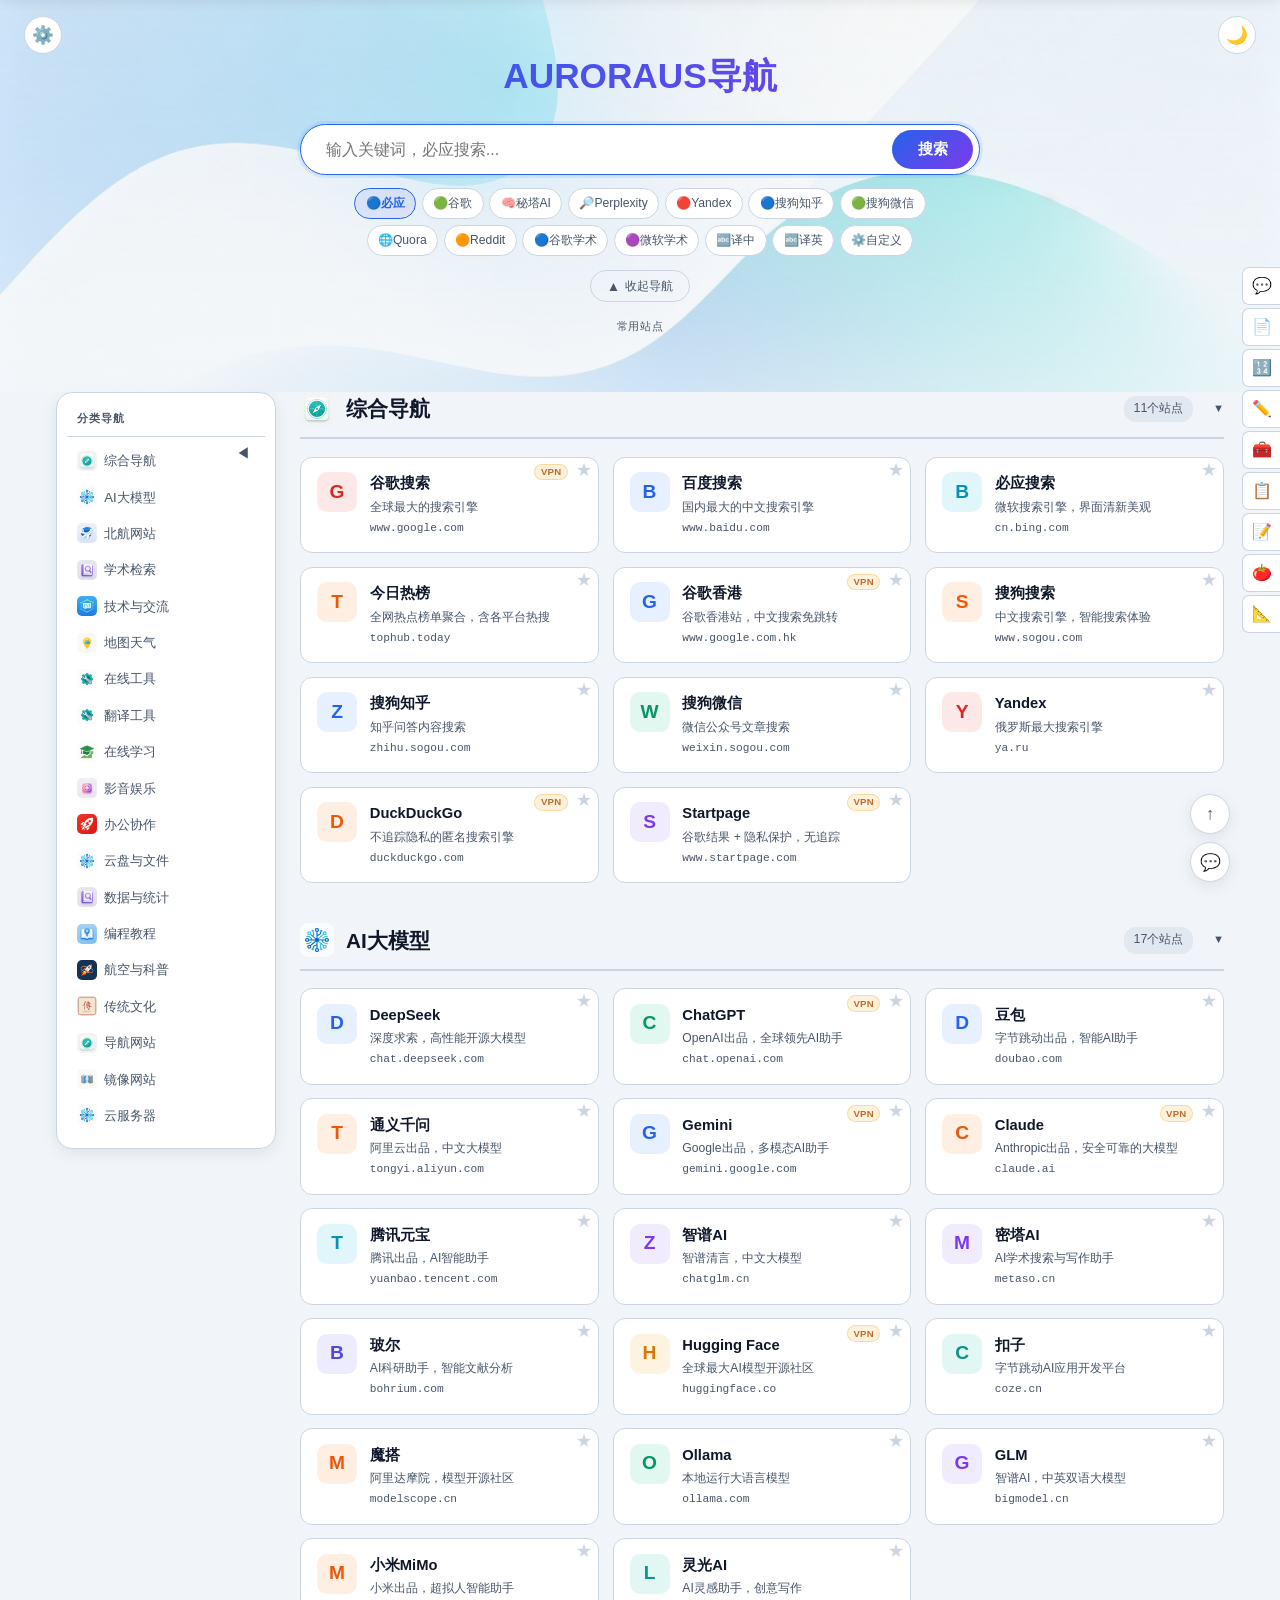
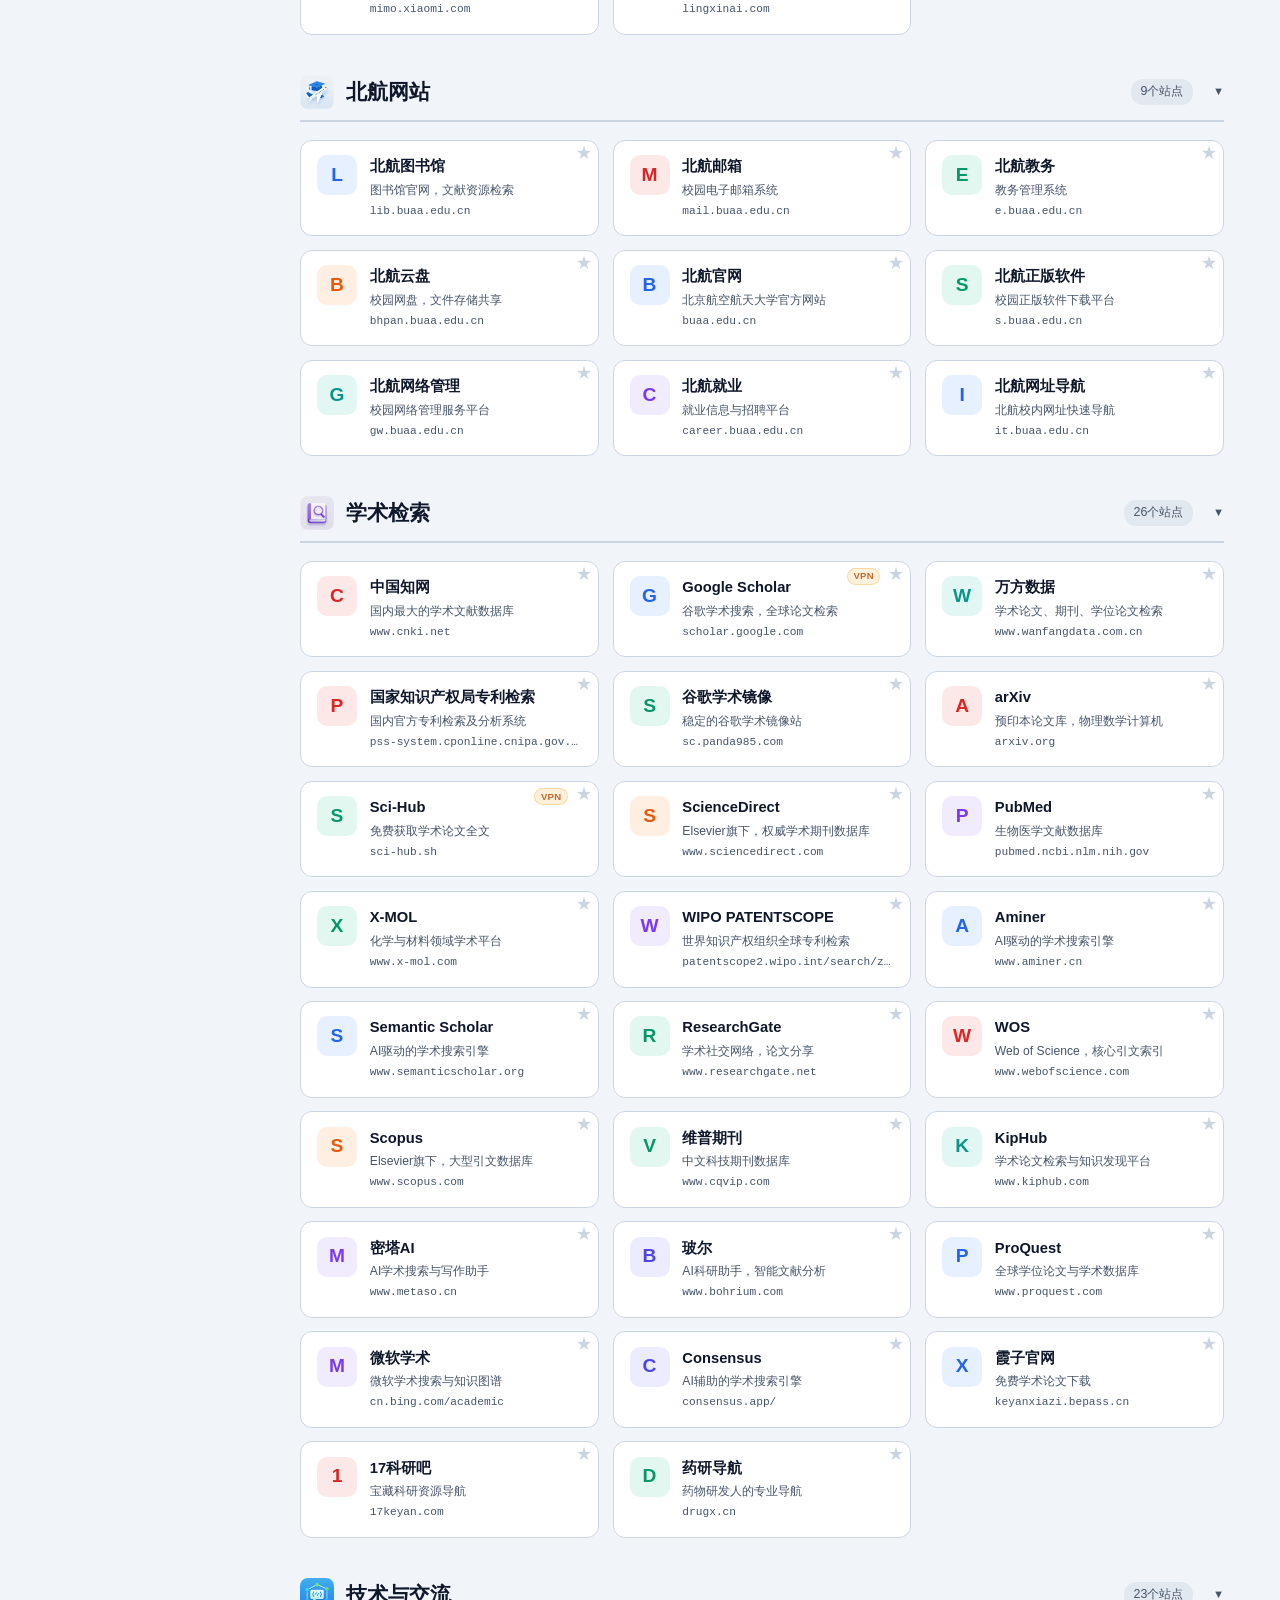
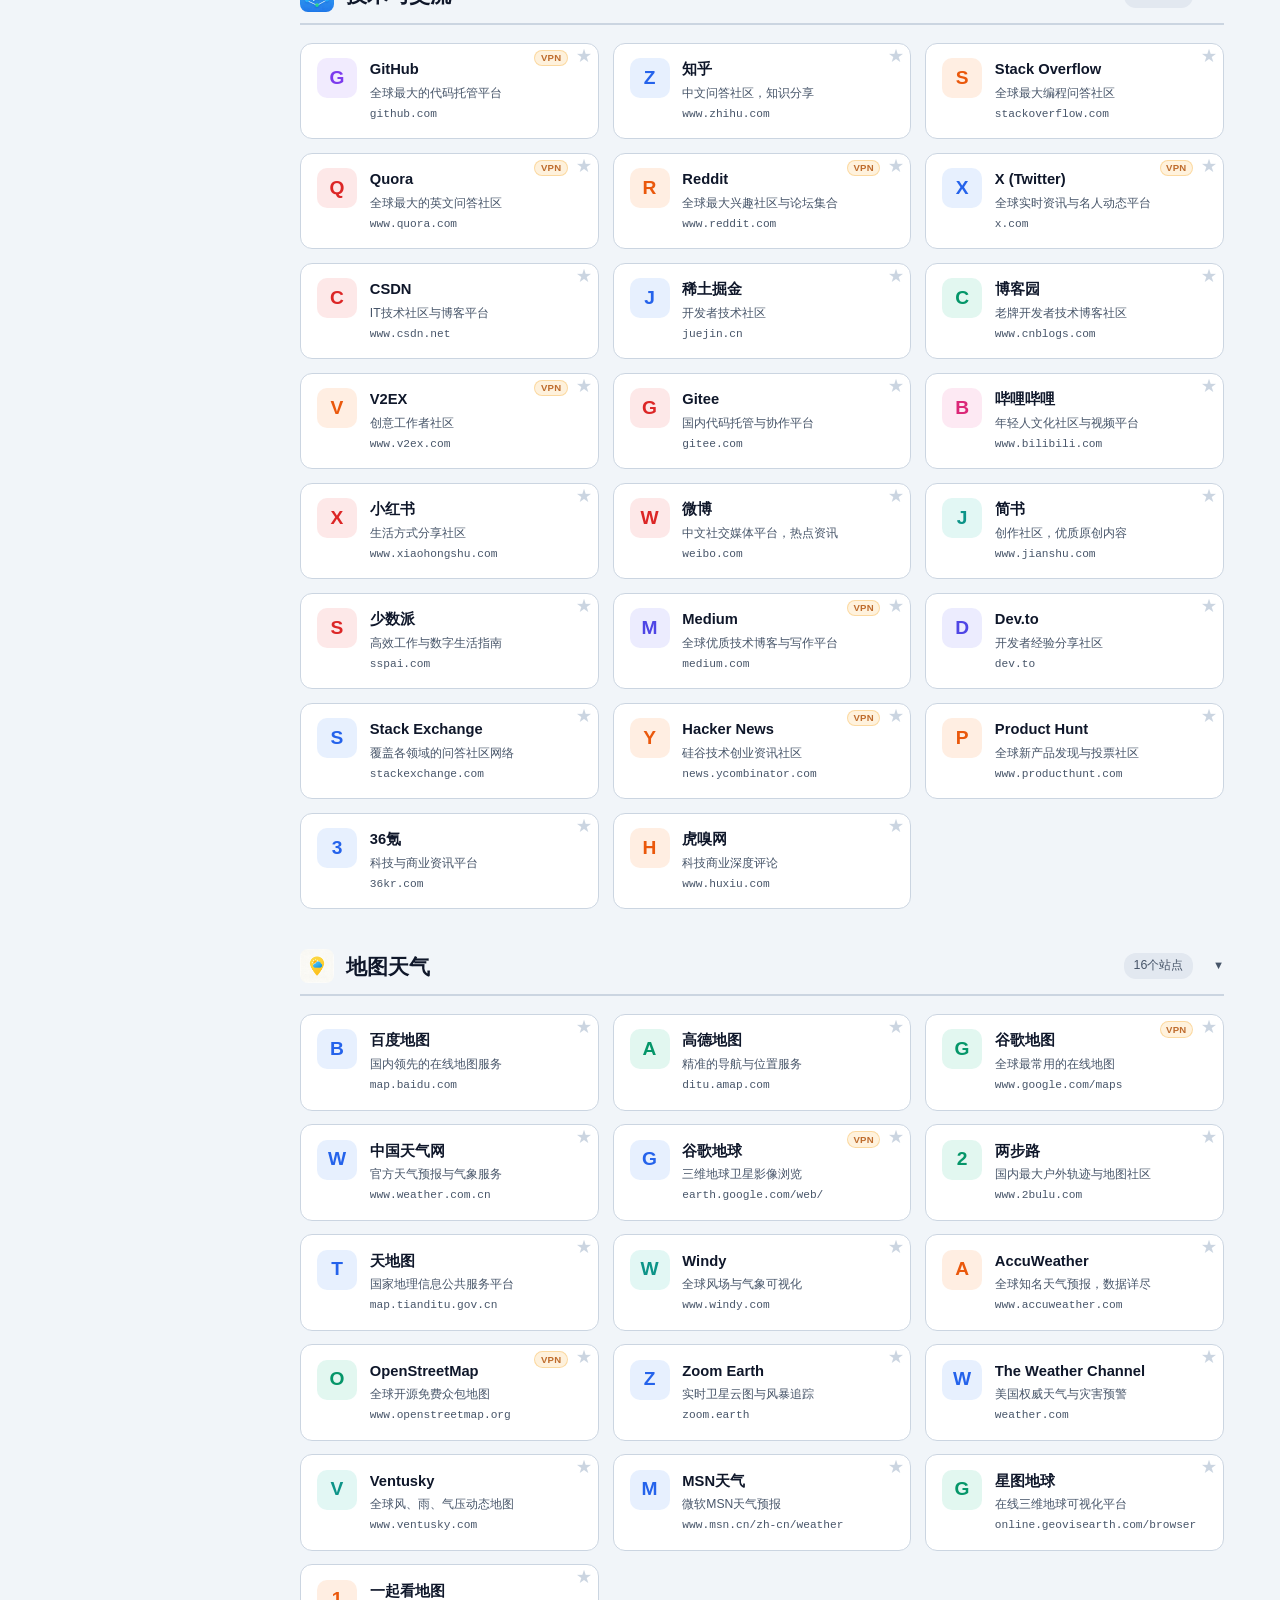
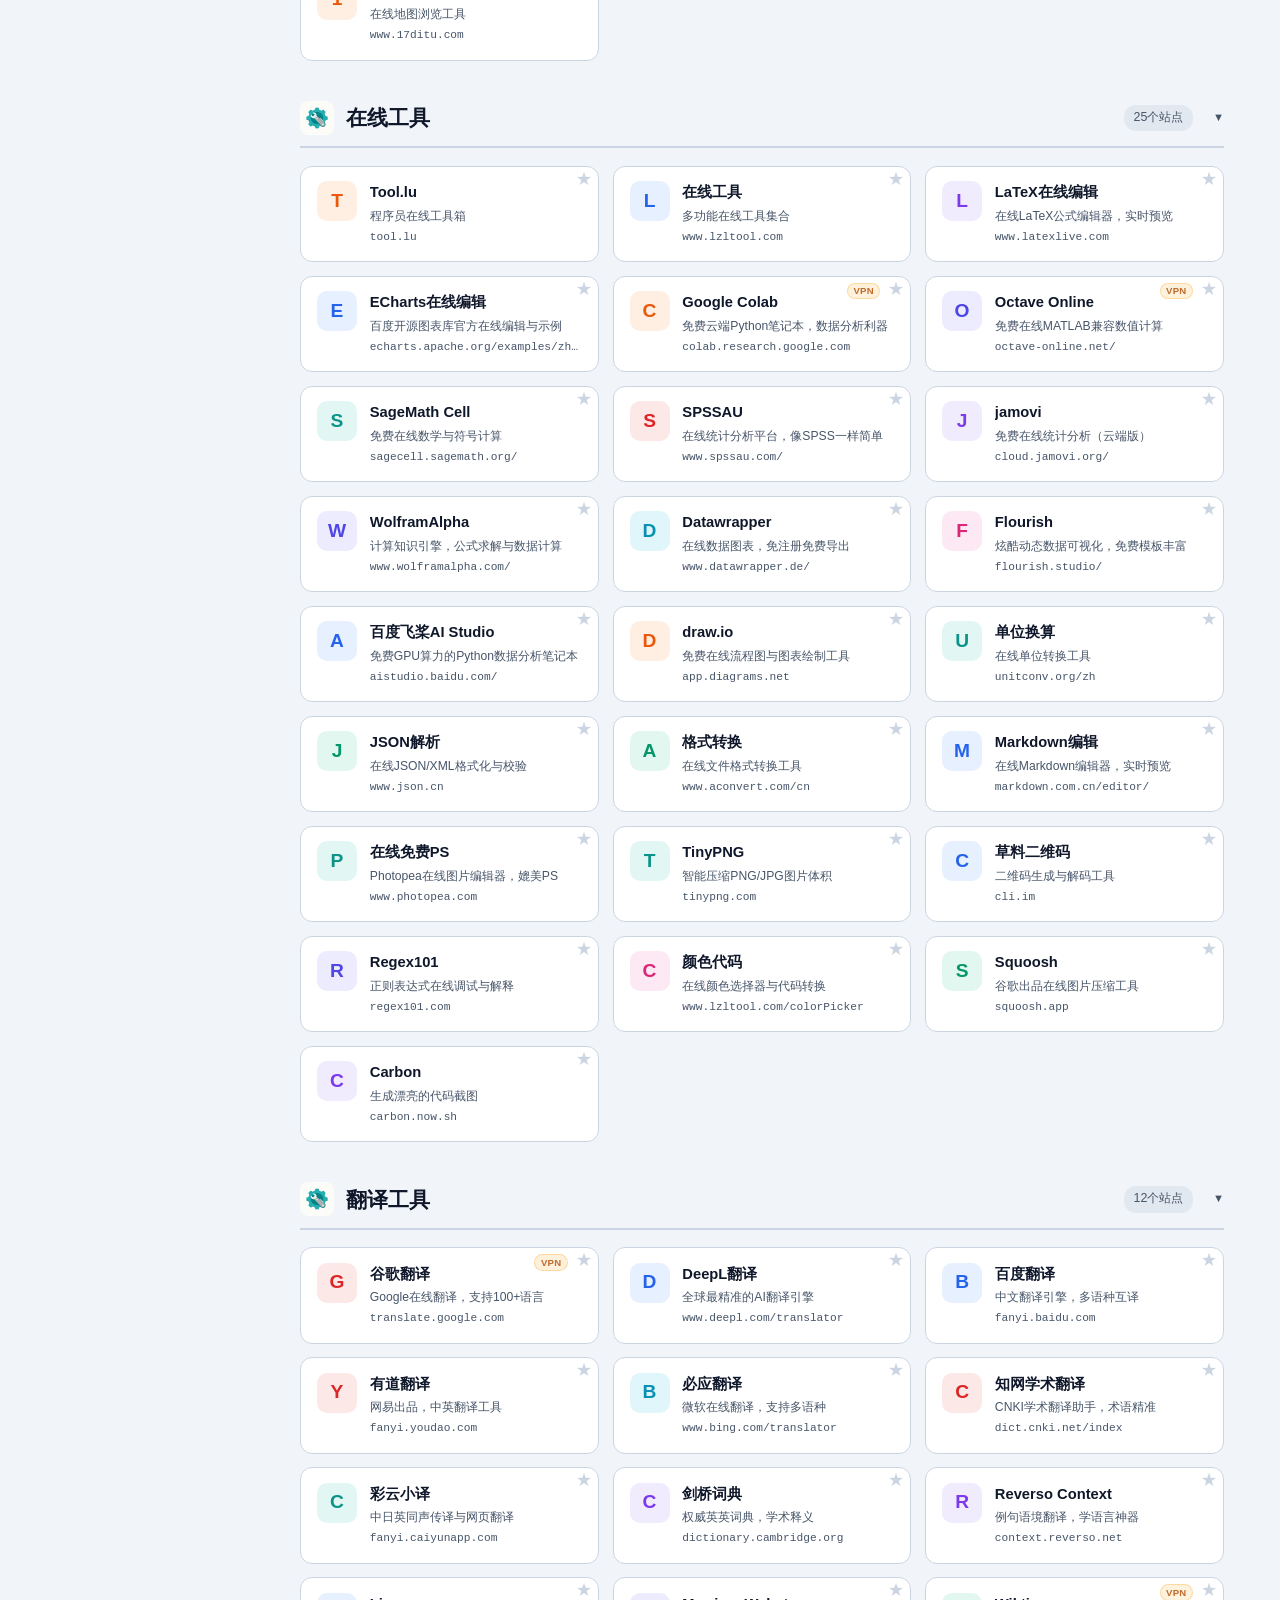
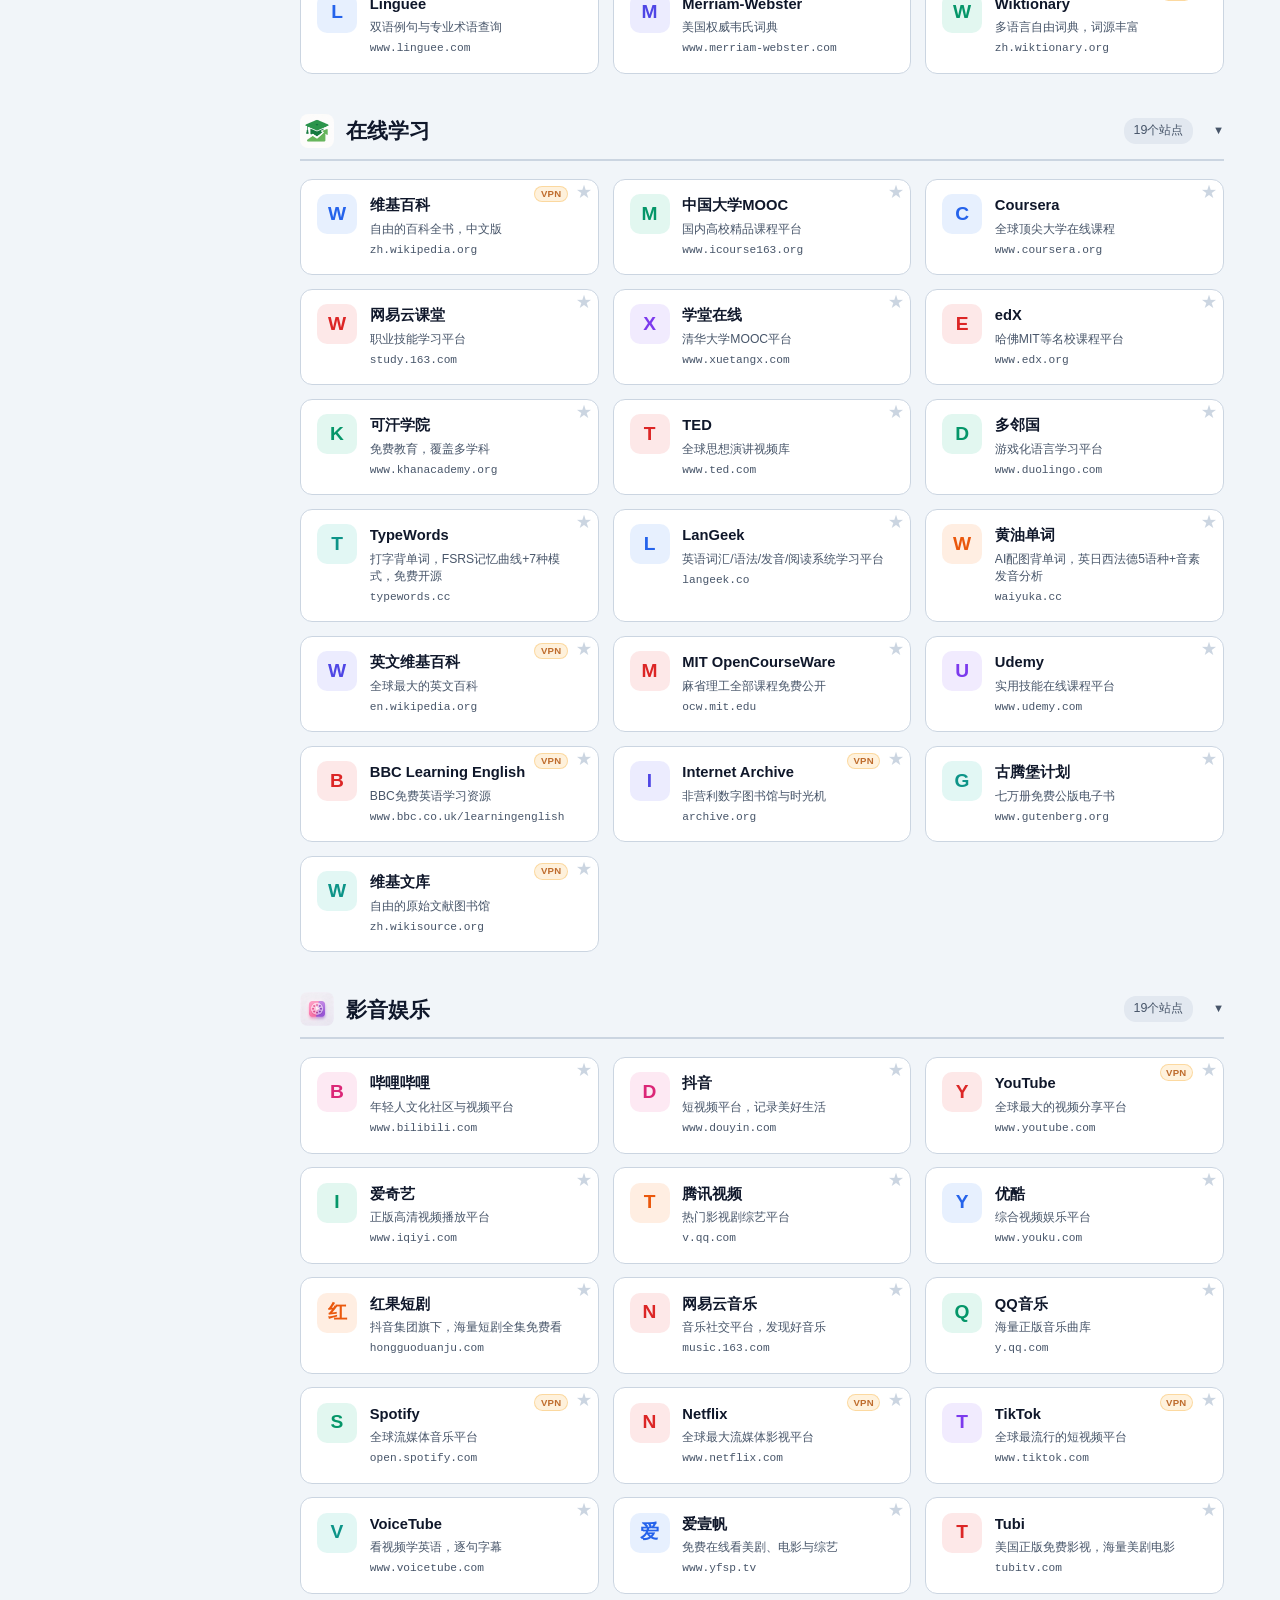
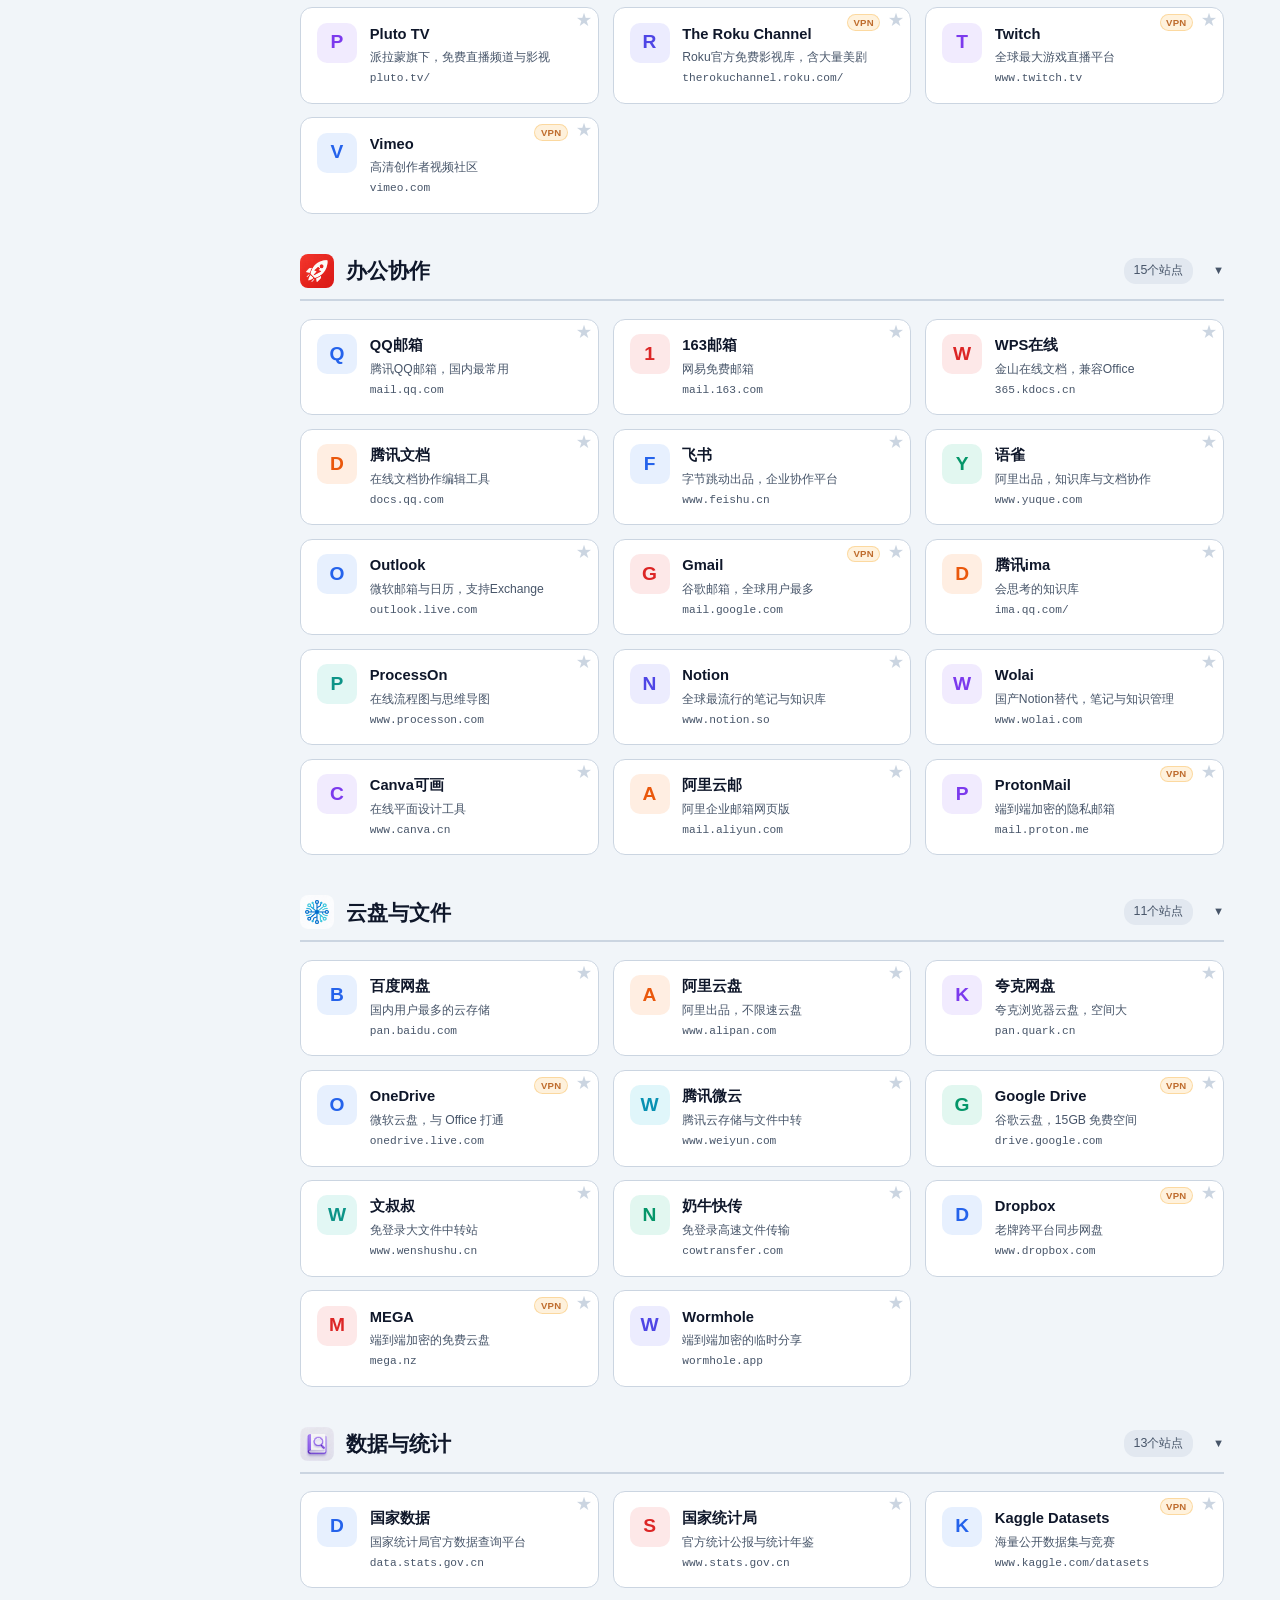
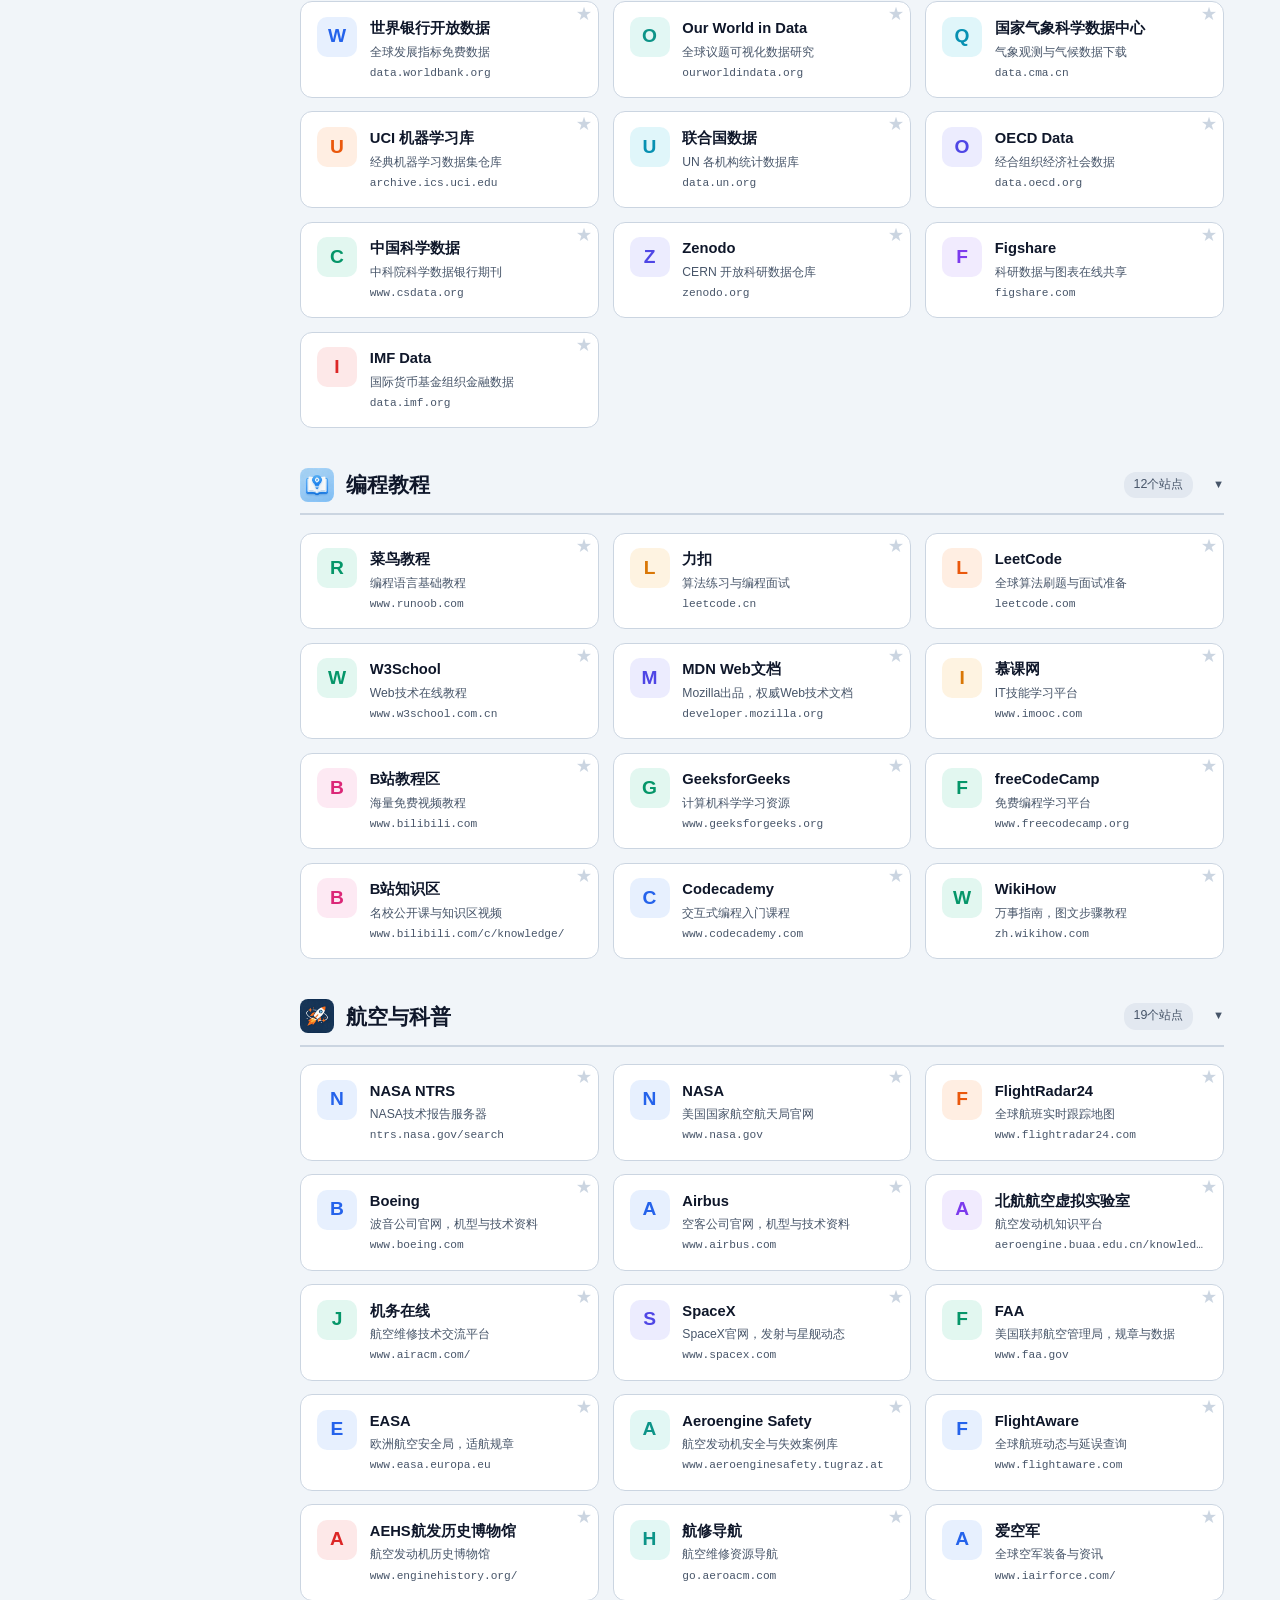
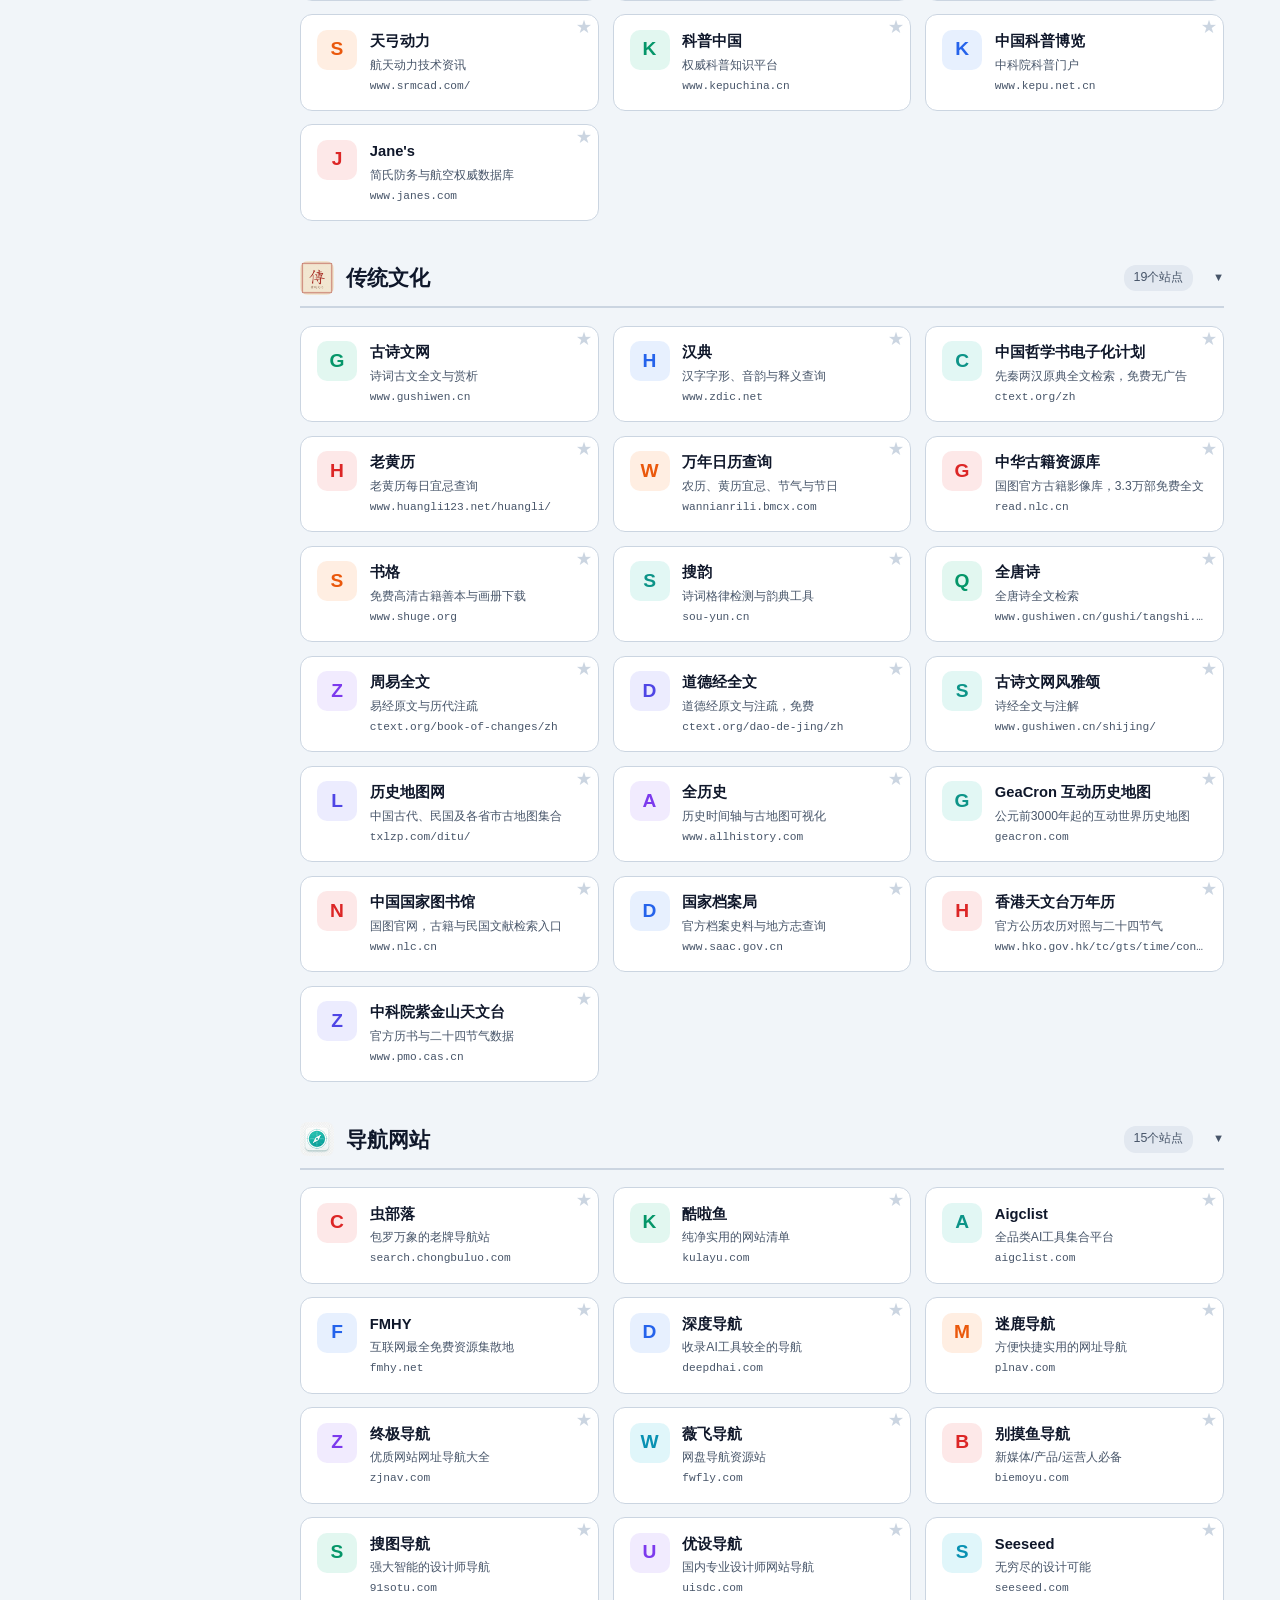
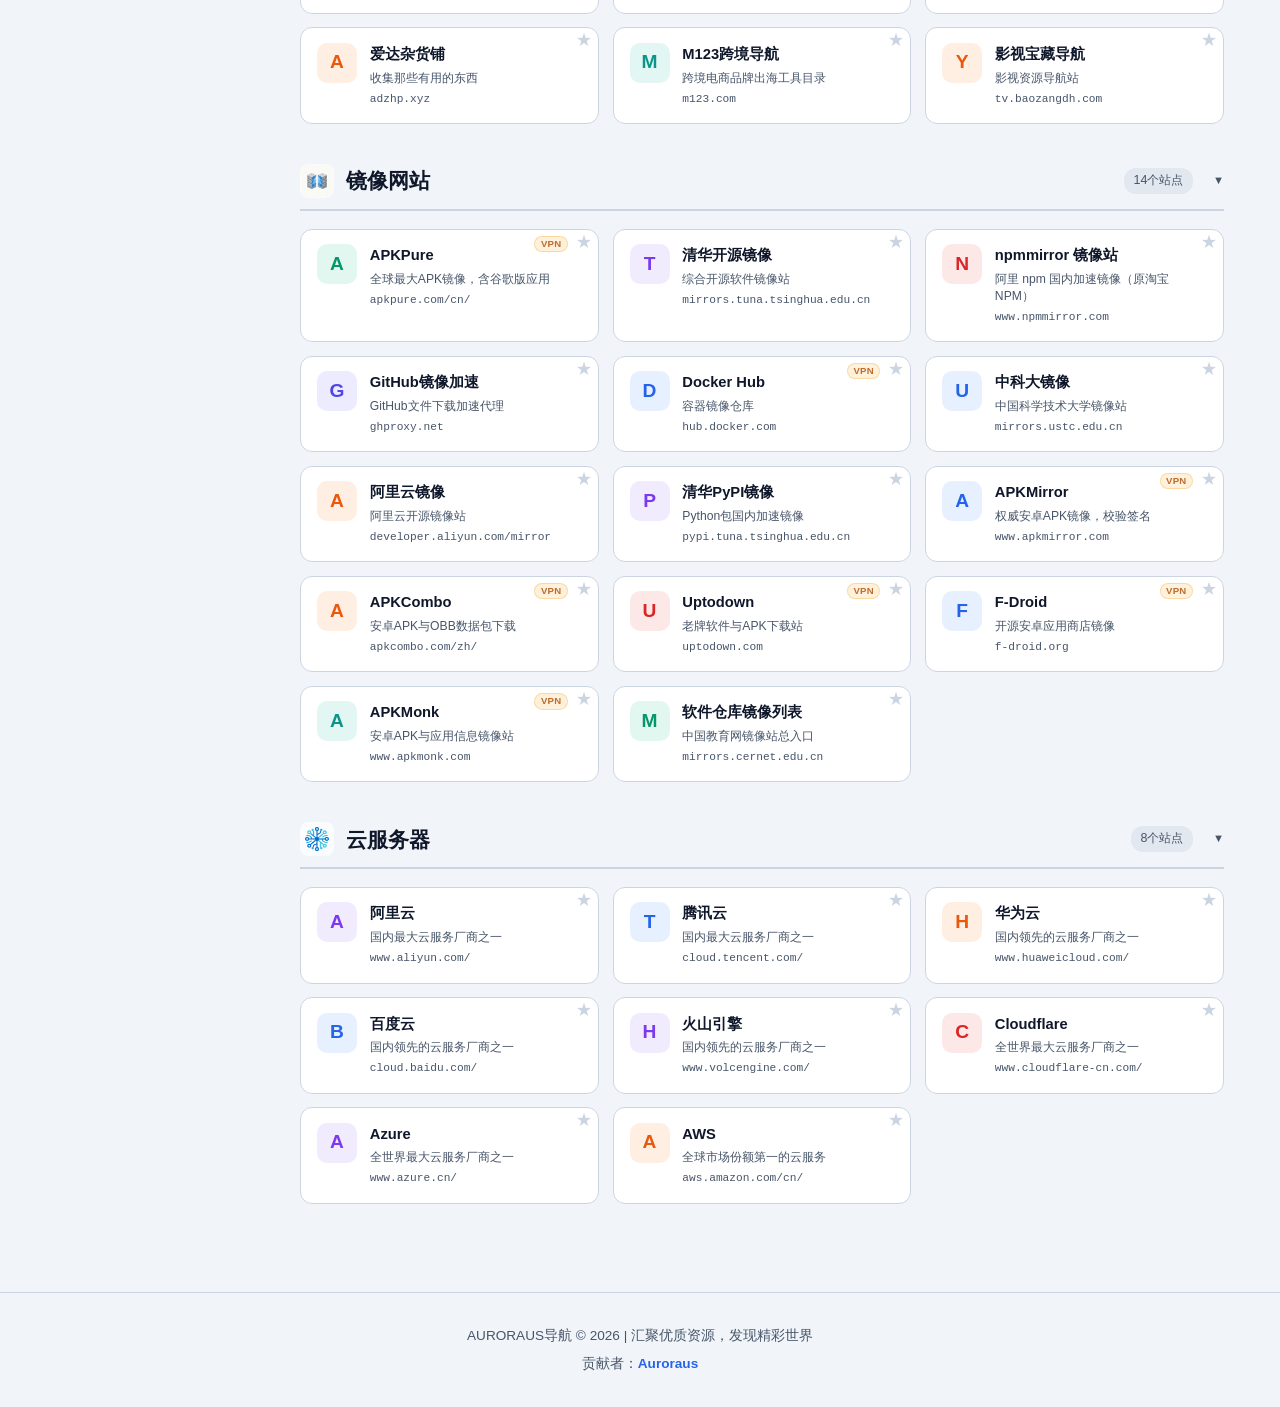
==== commit 9b910d44: "提交最新修改" ====
--- a/index.html
+++ b/index.html
@@ -4283,6 +4283,7 @@
             if (settings.vpnMode === 'auto' || settings.vpnMode === 'off' || settings.vpnMode === 'always') {
               localStorage.setItem('nav_vpn_mode', settings.vpnMode);
               localStorage.setItem('nav_vpn_mode_migrated', '1');   // 导入视为显式选择，不再参与默认值迁移
+              localStorage.setItem('nav_vpn_mode_ver', VPN_MODE_VER);
             }
             if (typeof settings.onlyActive === 'boolean') {
               localStorage.setItem('nav_only_active', settings.onlyActive ? '1' : '0');
@@ -4340,7 +4341,7 @@
 
       function restoreDefaults() {
         if (!confirm('确定要恢复默认导航吗？这将清除所有自定义导入的分类、导航和搜索引擎，且无法撤销。')) return;
-        var keys = ['nav_custom_cats', 'nav_custom_engines', 'nav_hidden_engines', 'nav_hidden_cats', 'nav_freq_visible', 'nav_freq_count', 'nav_wallpaper', 'nav_wp_default_migrated', 'nav_custom_wp', 'nav_bing_wp_url', 'nav_theme', 'nav_landscape_date', 'nav_landscape_idx', 'nav_wp_last_scan', 'nav_wp_max', 'nav_added_sites', 'nav_removed_sites', 'nav_wp_export', 'nav_local_wp', 'nav_all_hidden', 'nav_cat_order', 'nav_cat_order_ver', 'nav_cat_sort_mode', 'nav_cat_sort_migrated', 'nav_search_mode', 'nav_notepad', 'nav_notepad_imgs', 'nav_rt_custom_tools', 'nav_rt_enabled', 'nav_fav', 'nav_fav_clicks'];
+        var keys = ['nav_custom_cats', 'nav_custom_engines', 'nav_hidden_engines', 'nav_hidden_cats', 'nav_freq_visible', 'nav_freq_count', 'nav_wallpaper', 'nav_wp_default_migrated', 'nav_custom_wp', 'nav_bing_wp_url', 'nav_theme', 'nav_landscape_date', 'nav_landscape_idx', 'nav_wp_last_scan', 'nav_wp_max', 'nav_added_sites', 'nav_removed_sites', 'nav_wp_export', 'nav_local_wp', 'nav_all_hidden', 'nav_cat_order', 'nav_cat_order_ver', 'nav_cat_sort_mode', 'nav_cat_sort_migrated', 'nav_search_mode', 'nav_vpn_mode_ver', 'nav_notepad', 'nav_notepad_imgs', 'nav_rt_custom_tools', 'nav_rt_enabled', 'nav_fav', 'nav_fav_clicks'];
       keys.forEach(function(k) { try { localStorage.removeItem(k); } catch(e) {} });
       alert('已清除所有自定义数据，页面将刷新恢复到默认状态。');
       location.reload();
@@ -4828,23 +4829,33 @@
     var vpnOn = true;
     var VPN_PROBE_KEY = 'nav_vpn_probe';
     var VPN_ENGINES = { google: 1, googlescholar: 1, scihub: 1, quora: 1, reddit: 1, perplexity: 1, wikipedia: 1 };
+    var VPN_MODE_VER = '2';
 
     function loadVpnMode() {
       var raw = ixLS('nav_vpn_mode');
       var migrated = ixLS('nav_vpn_mode_migrated') === '1';
-      if (!migrated) {
-        // 一次性迁移：默认值改为「自动判断」。
-        // 旧默认是 always；存量里只有 auto/off 必然是用户主动选的（要保留），
-        // 'always' 可能是用户选的、也可能是旧默认或历史 bug 写入的 → 统一切到新默认 auto。
+      var ver = ixLS('nav_vpn_mode_ver');
+      if (ver !== VPN_MODE_VER) {
+        // 一次性迁移（ver 2）：默认值改回「一直显示」——需 VPN 的站点/引擎默认就在页面上带角标显示。
+        // 只有「一直隐藏」（off）必然用户主动选的、要保留；auto/always/空 → 统一切到新默认 always。
+        if (raw === 'off') {
+          vpnMode = 'off';
+        } else {
+          vpnMode = 'always';
+          ixSet('nav_vpn_mode', 'always');
+        }
+        ixSet('nav_vpn_mode_migrated', '1');
+        ixSet('nav_vpn_mode_ver', VPN_MODE_VER);
+      } else if (!migrated) {
         if (raw === 'auto' || raw === 'off') {
           vpnMode = raw;
         } else {
-          vpnMode = 'auto';
-          ixSet('nav_vpn_mode', 'auto');
+          vpnMode = 'always';
+          ixSet('nav_vpn_mode', 'always');
         }
         ixSet('nav_vpn_mode_migrated', '1');
       } else {
-        vpnMode = (raw === 'auto' || raw === 'off' || raw === 'always') ? raw : 'auto';
+        vpnMode = (raw === 'auto' || raw === 'off' || raw === 'always') ? raw : 'always';
       }
       // 关键：载入后立刻算出 vpnOn，否则「一直隐藏」在刷新后不生效
       vpnOn = (vpnMode !== 'off');
@@ -5028,7 +5039,7 @@
     // 否则每次刷新页面都会把用户存的设置覆盖成默认值。
     function vpnModeHintText() {
       return vpnMode === 'always'
-        ? '一直显示：所有站点都显示，需 VPN 的站点带小角标提示。'
+        ? '一直显示（默认）：所有站点都显示，需 VPN 的站点带小角标提示，需 VPN 的搜索引擎也在引擎栏里。'
         : vpnMode === 'auto'
           ? '自动判断：加载时后台探测 Google 与 Quora（各 1.5 秒上限），两个都不通才隐藏需 VPN 的站点与搜索引擎。'
           : '一直隐藏：需 VPN 的站点与搜索引擎一律不显示（不做任何探测，最快）。';
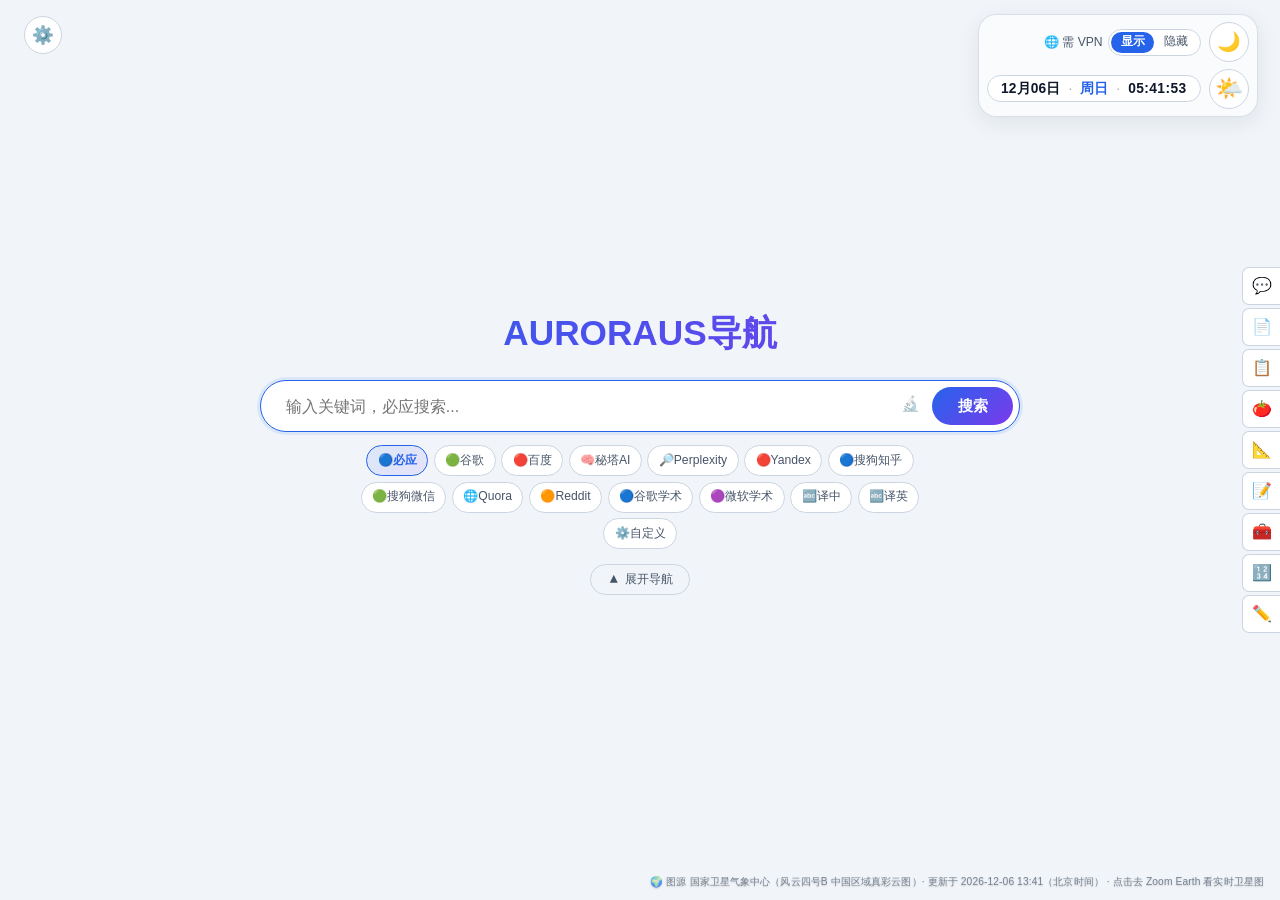
==== commit f7a7d090: "提交最新修改" ====
--- a/index.html
+++ b/index.html
@@ -1,4 +1,3 @@
-<!--Auroraus 2026.06.15 -->
 <!DOCTYPE html>
 <html lang="zh-CN">
 <head>
@@ -121,6 +120,11 @@
       padding: 0.25rem 0.6rem; border: 1px solid var(--rule); border-radius: 8px;
       transition: all 0.2s; white-space: nowrap;
     }
+    /* 设置面板顶部的「✉️ 意见与反馈」是 button，需要清掉浏览器默认样式 */
+    button.settings-help-link {
+      background: var(--bg2); cursor: pointer; font-family: var(--font); line-height: 1.5;
+    }
+    button.settings-help-link:hover { background: rgba(59,130,246,0.05); }
     .settings-help-link:hover { border-color: var(--accent); color: var(--accent); background: rgba(59,130,246,0.05); }
     .settings-input {
       padding: 0.35rem 0.6rem; border: 1px solid var(--rule); border-radius: 8px;
@@ -195,7 +199,13 @@
     .rt-tab:hover { background:rgba(37,99,235,.08); color:var(--accent); border-color:var(--accent); }
     .rt-tab .rt-label { display:none; }
     .rt-tab:hover .rt-label { display:block; position:absolute; right:44px; top:50%; transform:translateY(-50%); background:rgba(0,0,0,.78); color:#fff; font-size:.72rem; padding:.2rem .55rem; border-radius:4px; white-space:nowrap; pointer-events:none; }
-    @media (max-width:1023px) { .rt-edge { display:none !important; } }
+    /* 用户要求：只有横向分辨率低于 600px 才隐藏快捷工具（600~1023 仍然显示，页面留出让位内边距） */
+    @media (max-width:599px) { .rt-edge { display:none !important; } }
+    @media (min-width:600px) and (max-width:1023px) {
+      body.rt-right-on .page-wrapper { padding-right: 3.4rem; }
+      body.rt-left-on .page-wrapper { padding-left: 3.4rem; }
+      body.rt-right-on .ix-actions { right: 3.1rem; }
+    }
 
     /* === Hero === */
     .hero {
@@ -213,7 +223,22 @@
       background: var(--hero-overlay);
       z-index: 1;
     }
+    /* 地球实况：折叠状态（只有搜索框时）首屏占满一屏；展开导航后恢复常高，卡片立刻可见 */
+    body.wp-earth .hero { min-height: clamp(380px, 42vw, 720px); }
+    body.all-hidden.wp-earth .hero { min-height: 100vh; }
+    body.wp-earth .hero-bg { background-size: cover; background-position: center center; }
+    /* 遮罩压淡：用户要求"清晰度高一点"，卫星云图直接看清 */
+    body.wp-earth .hero-overlay {
+      background: linear-gradient(180deg, rgba(241,245,249,0.02) 0%, rgba(241,245,249,0.42) 100%);
+    }
+    body.dark.wp-earth .hero-overlay {
+      background: linear-gradient(180deg, rgba(7,14,26,0.02) 0%, rgba(7,14,26,0.46) 100%);
+    }
     .hero-content { position: relative; z-index: 2; max-width: 680px; width: 100%; }
+    /* 大屏把搜索框放宽：分辨率越大越宽（内容仍是居中的一列，不会散） */
+    @media (min-width: 1200px) { .hero-content { max-width: 760px; } }
+    @media (min-width: 1500px) { .hero-content { max-width: 820px; } }
+    @media (min-width: 1800px) { .hero-content { max-width: 860px; } }
     .hero h1 {
       font-size: 2.2rem; font-weight: 700; margin-bottom: 1.2rem;
       background: linear-gradient(135deg, var(--accent), var(--accent2));
@@ -224,6 +249,11 @@
       background: var(--bg2); border: 1px solid var(--rule); border-radius: 50px; padding: 0.35rem;
       box-shadow: var(--search-shadow); transition: border-color 0.3s, box-shadow 0.3s, max-width 0.35s;
     }
+    /* 放在 .search-box 之后才能覆盖它的 680px（同优先级，后写生效）
+       比原来的 680 宽一点、但没到 960 那么夸张：1200→760 / 1500→820 / 1800→860 */
+    @media (min-width: 1200px) { .search-box { max-width: 760px; } }
+    @media (min-width: 1500px) { .search-box { max-width: 820px; } }
+    @media (min-width: 1800px) { .search-box { max-width: 860px; } }
     .search-box:focus-within { border-color: var(--accent); box-shadow: 0 0 0 3px rgba(59,130,246,0.12); }
     .search-box.expanded { max-width: 840px; }
     .search-box.tall { padding-top: 0.6rem; padding-bottom: 0.6rem; }
@@ -246,7 +276,7 @@
       display: block; resize: none; font-family: var(--font); line-height: 1.4;
       height: 2.42rem;                 /* 单行高度与原 input 一致 */
       min-height: 2.42rem; max-height: 16.4rem;   /* 约 10 行封顶（1.4×10 + 上下 padding） */
-      overflow-y: auto; scrollbar-width: thin;
+      overflow-y: hidden; overflow-x: hidden; scrollbar-width: thin;
       word-break: break-all; white-space: pre-wrap;
       transition: height 0.12s ease;
     }
@@ -279,17 +309,178 @@
     .engine-option.engine-custom-btn.active { background: linear-gradient(135deg, rgba(59,130,246,0.12), rgba(139,92,246,0.12)); border-color: var(--accent); color: var(--accent); font-weight: 600; }
     .engine-option input[type="radio"] { position: absolute; opacity: 0; width: 0; height: 0; }
 
+    /* === 右上角两行：第一行 需VPN开关 + 主题切换；第二行 日期时间 + 天气按钮 === */
+    .hero-corner {
+      position: absolute; top: 0.9rem; right: 1.4rem; z-index: 12;
+      display: flex; flex-direction: column; align-items: flex-end; gap: 0.42rem;
+      max-width: calc(100% - 7rem);
+      padding: 0.42rem 0.5rem; border-radius: 18px;
+      background: color-mix(in srgb, var(--bg2) 58%, transparent);
+      border: 1px solid color-mix(in srgb, var(--rule) 72%, transparent);
+      box-shadow: 0 6px 22px rgba(15, 23, 42, 0.08);
+      backdrop-filter: blur(10px); -webkit-backdrop-filter: blur(10px);
+    }
+    body.dark .hero-corner { background: rgba(15, 23, 42, 0.52); border-color: rgba(148, 163, 184, 0.22); }
+    .hc-row { display: flex; align-items: center; justify-content: flex-end; gap: 0.5rem; min-height: 40px; }
+    .hero-corner > *, .hero-corner .hc-row > * {
+      position: static !important; top: auto !important; right: auto !important; left: auto !important;
+    }
+    /* 右上角圆形按钮（主题 / 天气）：同尺寸，天气图标更大更醒目 */
+    .hero-corner .theme-toggle, .hero-tool-btn {
+      width: 40px; height: 40px; border-radius: 50%; border: 1px solid var(--rule);
+      background: var(--bg2); color: var(--muted); font-size: 1.18rem;
+      cursor: pointer; transition: all 0.2s; display: flex; align-items: center; justify-content: center;
+      padding: 0; line-height: 1; flex-shrink: 0;
+    }
+    .hero-tool-btn { font-size: 1.42rem; }
+    .hero-corner .theme-toggle:hover, .hero-tool-btn:hover { border-color: var(--accent); color: var(--accent); }
+    .hero-tool-btn.on { border-color: var(--accent); color: var(--accent); background: rgba(59,130,246,0.12); }
+
+    /* === 需 VPN 站点：右上角（时钟左侧）的两态快捷开关 === */
+    .vpn-quick {
+      display: flex; align-items: center; gap: 0.35rem;
+      font-size: 0.72rem; color: var(--muted); user-select: none; line-height: 1;
+    }
+    .vpn-quick .vpn-quick-label { white-space: nowrap; font-size: 0.76rem; }
+    .vpn-quick-seg {
+      display: inline-flex; align-items: center; padding: 2px; border-radius: 999px;
+      background: var(--bg2); border: 1px solid var(--rule);
+    }
+    .vpn-quick-btn {
+      border: 0; background: transparent; color: var(--muted); font: inherit; font-size: 0.72rem;
+      padding: 0.22rem 0.6rem; border-radius: 999px; cursor: pointer; transition: background .16s, color .16s;
+      line-height: 1.2;
+    }
+    .vpn-quick-btn:hover { color: var(--ink); }
+    .vpn-quick-btn.on { background: var(--accent); color: #fff; font-weight: 600; }
+    .vpn-quick-btn.on.muted-on { background: #64748b; }
+    @media (max-width: 640px) {
+      .hero-corner { top: 0.5rem; right: 0.55rem; gap: 0.3rem; padding: 0.3rem 0.36rem; border-radius: 14px; max-width: calc(100% - 4.5rem); }
+      .hero-corner .hc-row { gap: 0.3rem; min-height: 34px; }
+      .hero-corner .theme-toggle, .hero-tool-btn { width: 34px; height: 34px; font-size: 1rem; }
+      .hero-tool-btn { font-size: 1.2rem; }
+      .vpn-quick { font-size: 0.68rem; }
+      .vpn-quick .vpn-quick-label { display: none; }
+    }
+
+    /* === 右上角：日期 / 周几 / 当地时间（在需VPN开关与主题切换之间） === */
+    .hero-clock {
+      display: flex; align-items: center; gap: 0.5rem;
+      font-size: 0.86rem; color: var(--muted); line-height: 1;
+      background: color-mix(in srgb, var(--bg2) 78%, transparent);
+      border: 1px solid var(--rule); border-radius: 999px;
+      padding: 0.36rem 0.82rem; user-select: none; backdrop-filter: blur(6px);
+      white-space: nowrap;
+    }
+    body.dark .hero-clock { background: rgba(17,24,39,0.55); }
+    .hero-clock .hc-date { font-weight: 700; color: var(--ink); letter-spacing: 0.01em; }
+    .hero-clock .hc-week { color: var(--accent); font-weight: 700; }
+    .hero-clock .hc-time { font-variant-numeric: tabular-nums; letter-spacing: 0.03em; font-weight: 600; color: var(--ink); }
+    .hero-clock .hc-sep { opacity: 0.45; }
+    @media (max-width: 1023px) {
+      .hero-clock { font-size: 0.8rem; padding: 0.3rem 0.62rem; gap: 0.38rem; }
+      .hero-clock .hc-sep { display: none; }
+    }
+
+    /* === 地球实况图源说明（右下角，浅淡不抢眼；可点开原始图源） === */
+    .earth-credit {
+      display: none; position: absolute; right: 1rem; bottom: 0.6rem; z-index: 4;
+      font-size: 0.64rem; letter-spacing: 0.01em;
+      color: var(--muted); opacity: 0.72; cursor: pointer; user-select: none;
+      text-shadow: 0 1px 2px rgba(0,0,0,0.25); transition: opacity .16s, color .16s;
+    }
+    .earth-credit:hover { opacity: 1; color: var(--accent); }
+    body.wp-earth .earth-credit { display: block; }
+    /* 风云四号B 中国区域云图是 16:9 横图：首屏加高一点，中国主体就不会被裁掉 */
+    body.dark .earth-credit { opacity: 0.62; }
+    body.dark .earth-credit:hover { opacity: 1; }
+    @media (max-width: 640px) { .earth-credit { font-size: 0.58rem; right: 0.6rem; bottom: 0.4rem; } }
+
+    /* === 待办未完成：工具条徽标 + 顶部提醒条 === */
+    .rt-tab .rt-badge {
+      position: absolute; top: -3px; right: -3px; min-width: 15px; height: 15px; padding: 0 3px;
+      border-radius: 999px; background: #ef4444; color: #fff; font-size: 0.6rem; font-weight: 700;
+      display: flex; align-items: center; justify-content: center; line-height: 1;
+      box-shadow: 0 1px 4px rgba(239,68,68,0.55); pointer-events: none;
+    }
+    .rt-tab.rt-has-todo { animation: rtTodoPulse 2.4s ease-in-out infinite; }
+    @keyframes rtTodoPulse {
+      0%, 100% { box-shadow: 0 0 0 0 rgba(239,68,68,0.0); }
+      50% { box-shadow: 0 0 0 3px rgba(239,68,68,0.22); }
+    }
+    .todo-alert {
+      position: fixed; top: 0.9rem; left: 50%; transform: translateX(-50%) translateY(-8px);
+      z-index: 320; display: none; align-items: center; gap: 0.55rem;
+      background: linear-gradient(135deg, #ef4444, #f97316); color: #fff;
+      border-radius: 999px; padding: 0.42rem 0.6rem 0.42rem 0.9rem; font-size: 0.78rem; font-weight: 600;
+      box-shadow: 0 8px 22px rgba(239,68,68,0.35); cursor: pointer;
+      opacity: 0; transition: opacity .3s, transform .3s;
+    }
+    .todo-alert.show { display: flex; opacity: 1; transform: translateX(-50%) translateY(0); }
+    .todo-alert .ta-x {
+      background: rgba(255,255,255,0.22); border: 0; color: #fff; width: 20px; height: 20px;
+      border-radius: 50%; cursor: pointer; font-size: 0.7rem; line-height: 1; display: flex;
+      align-items: center; justify-content: center;
+    }
+    .todo-alert .ta-x:hover { background: rgba(255,255,255,0.38); }
+
+    /* === 高级搜索：搜索框里的 🔬 按钮 + 浮层面板（不占布局高度、不进设置窗口） === */
+    /* 未启用：淡灰无底；启用：实心强调色 + 阴影 —— 一眼看出开关。选择器必须带上 .search-box，
+       否则会被 `.search-box button`（特异性 0-1-1）的渐变底色盖掉。 */
+    .search-box .adv-btn {
+      flex-shrink: 0; width: 34px; height: 34px; min-width: 34px; padding: 0; margin-right: 0.28rem;
+      border-radius: 50%; border: 1px solid transparent; background: transparent; box-shadow: none;
+      color: var(--muted); font-size: 0.95rem; font-weight: 400; cursor: pointer; opacity: 0.55;
+      display: flex; align-items: center; justify-content: center;
+      transition: color .16s, background .16s, border-color .16s, box-shadow .16s, transform .16s, opacity .16s;
+    }
+    .search-box .adv-btn:hover {
+      opacity: 1; color: var(--accent); background: var(--bg3); border-color: var(--rule); transform: none;
+    }
+    .search-box .adv-btn.on {
+      opacity: 1; color: #fff; border-color: transparent;
+      background: linear-gradient(135deg, var(--accent), var(--accent2));
+      box-shadow: 0 2px 8px rgba(59,130,246,0.35);
+    }
+    .search-box .adv-btn.on:hover { transform: scale(1.05); box-shadow: 0 3px 12px rgba(59,130,246,0.45); }
+    body.dark .search-box .adv-btn.on { color: #fff; box-shadow: 0 2px 10px rgba(59,130,246,0.5); }
+    .adv-panel {
+      display: none; position: fixed; z-index: 260; width: min(620px, 92vw);
+      background: var(--bg2); border: 1px solid var(--rule); border-radius: 14px;
+      box-shadow: 0 18px 44px rgba(0,0,0,0.22); padding: 0.9rem 1rem;
+      overflow-y: auto;
+    }
+    .adv-panel.open { display: block; }
+    .adv-panel .adv-head { display: flex; align-items: center; gap: 0.5rem; margin-bottom: 0.55rem; font-size: 0.85rem; color: var(--ink); }
+    .adv-panel .adv-sub { font-size: 0.7rem; color: var(--muted); font-weight: 400; }
+    .adv-panel .adv-close { margin-left: auto; cursor: pointer; color: var(--muted); font-size: 0.9rem; padding: 0 0.2rem; }
+    .adv-panel .adv-close:hover { color: var(--accent); }
+    .adv-panel .adv-top { display: flex; align-items: center; gap: 0.5rem; flex-wrap: wrap; margin-bottom: 0.5rem; padding-bottom: 0.55rem; border-bottom: 1px dashed var(--rule); }
+    .adv-panel .adv-grid { display: grid; grid-template-columns: 1fr 1fr; gap: 0.45rem 0.6rem; margin-bottom: 0.2rem; }
+    .adv-panel .adv-field { display: flex; flex-direction: column; gap: 0.22rem; font-size: 0.74rem; color: var(--muted); }
+    .adv-panel .adv-field .settings-input { width: 100%; }
+    .adv-panel .adv-line { display: flex; flex-wrap: wrap; align-items: center; gap: 0.35rem; margin-top: 0.5rem; }
+    .adv-panel .adv-cap { font-size: 0.74rem; color: var(--muted); white-space: nowrap; }
+    .adv-panel .adv-date { width: auto; min-width: 8.2rem; padding: 0.25rem 0.4rem; }
+    @media (max-width: 640px) {
+      .adv-panel { padding: 0.75rem; }
+      .adv-panel .adv-grid { grid-template-columns: 1fr; }
+      .adv-panel .adv-date { min-width: 0; flex: 1; }
+    }
+
     /* === Frequent Sites === */
+    /* 常用站点：已挪到内容区顶部（不再是 hero 里的搜索区元素），做成一条轻量横条 */
     .frequent-section {
-      max-width: 560px; margin: 1rem auto 0; display: none;
+      margin: 0 0 1.6rem; padding: 0 0 0.9rem; display: none;
+      border-bottom: 1px dashed var(--rule);
     }
     .frequent-section.visible { display: block; }
     .frequent-title {
       font-size: 0.7rem; color: var(--muted); text-transform: uppercase;
-      letter-spacing: 0.06em; margin-bottom: 0.5rem; text-align: center;
+      letter-spacing: 0.06em; margin-bottom: 0.5rem; text-align: left;
     }
     .frequent-grid {
-      display: flex; flex-wrap: wrap; justify-content: center; gap: 0.4rem;
+      display: flex; flex-wrap: wrap; justify-content: flex-start; gap: 0.4rem;
     }
     .frequent-chip {
       display: inline-flex; align-items: center; gap: 0.3rem; padding: 0.3rem 0.7rem;
@@ -386,14 +577,13 @@
     .icon-cyan { background: rgba(6,182,212,0.12); color: #0891b2; }
     .icon-indigo { background: rgba(99,102,241,0.12); color: #4f46e5; }
 
-
     /* === 右下角操作按钮组：返回顶部 + 意见反馈 === */
     .ix-actions {
       /* 右移留出工具条宽度、抬高避开工具条底部，保证与工具条不重叠 */
       position: fixed; bottom: 1.1rem; right: 3.1rem; z-index: 300;
       display: flex; flex-direction: column; gap: 0.5rem; align-items: center;
     }
-    @media (max-width: 1023px) { .ix-actions { right: 1rem; bottom: 1rem; } }
+    @media (max-width: 599px) { .ix-actions { right: 1rem; bottom: 1rem; } }
     .ix-btn {
       width: 40px; height: 40px; border-radius: 50%; background: var(--bg2);
       border: 1px solid var(--rule); color: var(--muted); font-size: 1.05rem;
@@ -445,8 +635,7 @@
     @media (min-width: 1024px) and (max-width: 1499px) {
       .page-wrapper { padding-left: 56px; padding-right: 56px; }
     }
-    @media (max-width: 1023px) { #rtEdgeLeft { display: none !important; } }
-
+    @media (max-width: 599px) { #rtEdgeLeft { display: none !important; } }
 
     /* === Feedback === */
     .feedback-link {
@@ -464,6 +653,8 @@
       background: rgba(0,0,0,0.35); align-items: center; justify-content: center;
       animation: fadeIn 0.2s ease;
     }
+    /* 意见反馈弹窗是从设置面板里打开的，必须压在设置面板（z-index 200）之上 */
+    #feedbackModal { z-index: 420; }
     @keyframes fadeIn { from { opacity: 0; } to { opacity: 1; } }
     .modal-overlay.visible { display: flex; }
     .modal-box {
@@ -737,7 +928,7 @@
       background: linear-gradient(135deg, transparent 50%, var(--rule) 50%, var(--rule) 60%, transparent 60%);
     }
     .todo-resize-handle:hover { background: linear-gradient(135deg, transparent 50%, var(--accent) 50%, var(--accent) 60%, transparent 60%); }
-    @media (max-width: 1023px) { .todo-window { display: none !important; } }
+    @media (max-width: 599px) { .todo-window { display: none !important; } }
 
     /* === Notepad Floating Window === */
     .note-window {
@@ -808,7 +999,7 @@
       background: linear-gradient(135deg, transparent 50%, var(--rule) 50%, var(--rule) 60%, transparent 60%);
     }
     .note-resize-handle:hover { background: linear-gradient(135deg, transparent 50%, var(--accent) 50%, var(--accent) 60%, transparent 60%); }
-    @media (max-width: 1023px) { .note-window { display: none !important; } }
+    @media (max-width: 599px) { .note-window { display: none !important; } }
 
     /* === Pomodoro Floating Window === */
     .pomo-window {
@@ -876,7 +1067,7 @@
       background: linear-gradient(135deg, transparent 50%, var(--rule) 50%, var(--rule) 60%, transparent 60%);
     }
     .pomo-resize-handle:hover { background: linear-gradient(135deg, transparent 50%, var(--accent) 50%, var(--accent) 60%, transparent 60%); }
-    @media (max-width: 1023px) { .pomo-window { display: none !important; } }
+    @media (max-width: 599px) { .pomo-window { display: none !important; } }
 
     /* === Unit Converter Floating Window === */
     .conv-window {
@@ -948,13 +1139,104 @@
       background: linear-gradient(135deg, transparent 50%, var(--rule) 50%, var(--rule) 60%, transparent 60%);
     }
     .conv-resize-handle:hover { background: linear-gradient(135deg, transparent 50%, var(--accent) 50%, var(--accent) 60%, transparent 60%); }
-    @media (max-width: 1023px) { .conv-window { display: none !important; } }
+    @media (max-width: 599px) { .conv-window { display: none !important; } }
+
+    /* === Weather Floating Window === */
+    .weather-window {
+      display: none; position: fixed; top: 80px; right: 60px; width: 366px;
+      z-index: 187; background: rgba(255,255,255,0.95); border: 1px solid var(--rule);
+      border-radius: 18px; box-shadow: 0 12px 40px rgba(0,0,0,0.2);
+      backdrop-filter: blur(14px); -webkit-backdrop-filter: blur(14px);
+      overflow: hidden; flex-direction: column;
+    }
+    body.dark .weather-window { background: rgba(17,24,39,0.95); }
+    .weather-window.visible { display: flex; }
+    .weather-header {
+      display: flex; align-items: center; justify-content: space-between;
+      padding: 0.55rem 0.8rem; border-bottom: 1px solid var(--rule);
+      cursor: move; user-select: none; gap: 0.35rem; flex-shrink: 0;
+      background: linear-gradient(135deg, rgba(59,130,246,0.10), rgba(139,92,246,0.10));
+    }
+    .weather-header > span { font-size: 0.86rem; font-weight: 700; color: var(--ink); letter-spacing: 0.01em; }
+    .weather-header-actions { display: flex; gap: 0.2rem; align-items: center; }
+    .weather-msn-btn {
+      border: 1px solid var(--rule); background: var(--bg2); color: var(--muted);
+      border-radius: 999px; font-size: 0.66rem; padding: 0.18rem 0.5rem; cursor: pointer; font-family: var(--font);
+    }
+    .weather-msn-btn:hover { color: var(--accent); border-color: var(--accent); }
+    .weather-body { padding: 0.75rem 0.85rem 0.55rem; max-height: min(70vh, 520px); overflow-y: auto; }
+    .weather-body::-webkit-scrollbar { width: 4px; }
+    .weather-body::-webkit-scrollbar-thumb { background: var(--rule); border-radius: 2px; }
+    .weather-hero { display: flex; align-items: center; gap: 0.7rem; }
+    .weather-emoji { font-size: 2.6rem; line-height: 1; flex-shrink: 0; filter: drop-shadow(0 3px 8px rgba(0,0,0,0.14)); }
+    .weather-hero-main { flex: 1; min-width: 0; }
+    .weather-temp { font-size: 2.1rem; font-weight: 800; color: var(--ink); line-height: 1.05; font-variant-numeric: tabular-nums; }
+    .weather-temp small { font-size: 0.9rem; font-weight: 600; color: var(--muted); }
+    .weather-desc { font-size: 0.82rem; font-weight: 600; color: var(--ink); }
+    .weather-city { font-size: 0.7rem; color: var(--muted); margin-top: 0.1rem; display: flex; align-items: center; gap: 0.3rem; flex-wrap: wrap; }
+    .weather-feels {
+      font-size: 0.66rem; padding: 0.06rem 0.34rem; border-radius: 999px;
+      background: var(--bg3); border: 1px solid var(--rule); color: var(--muted);
+    }
+    .weather-range-box {
+      display: flex; flex-direction: column; align-items: flex-end; gap: 0.1rem;
+      padding: 0.32rem 0.5rem; border-radius: 12px; background: var(--bg3); border: 1px solid var(--rule);
+      flex-shrink: 0;
+    }
+    .weather-range-box .wr-k { font-size: 0.6rem; color: var(--muted); }
+    .weather-range-box .wr-v { font-size: 0.74rem; font-weight: 700; color: var(--ink); font-variant-numeric: tabular-nums; }
+    .weather-range { font-size: 0.72rem; color: var(--muted); margin-top: 0.15rem; }
+    .weather-sec-title {
+      font-size: 0.64rem; color: var(--muted); font-weight: 700; letter-spacing: 0.06em;
+      margin: 0.62rem 0 0.32rem; padding-top: 0.5rem; border-top: 1px dashed var(--rule);
+    }
+    .weather-grid {
+      display: grid; grid-template-columns: 1fr 1fr; gap: 0.3rem 0.5rem;
+    }
+    .weather-cell { display: flex; align-items: baseline; justify-content: space-between; gap: 0.35rem; font-size: 0.72rem; }
+    .weather-cell .wc-k { color: var(--muted); white-space: nowrap; }
+    .weather-cell .wc-v { color: var(--ink); font-weight: 700; font-variant-numeric: tabular-nums; text-align: right; }
+    .weather-aqi { display: inline-flex; align-items: center; gap: 0.25rem; }
+    .weather-aqi .aqi-dot, .weather-rows .aqi-dot { width: 8px; height: 8px; border-radius: 50%; background: #22c55e; flex-shrink: 0; }
+    .weather-rows { display: flex; flex-direction: column; gap: 0.3rem; }
+    .weather-row { display: flex; align-items: flex-start; justify-content: space-between; gap: 0.5rem; font-size: 0.72rem; }
+    .weather-row .wr-label { color: var(--muted); white-space: nowrap; flex-shrink: 0; }
+    .weather-row .wr-val {
+      color: var(--ink); font-weight: 700; text-align: right; display: inline-flex; align-items: center;
+      gap: 0.25rem; flex-wrap: wrap; justify-content: flex-end;
+    }
+    .weather-row .wr-val.wr-na { font-weight: 600; color: var(--muted); flex-direction: column; align-items: flex-end; gap: 0.1rem; }
+    .wr-sub { display: block; width: 100%; font-size: 0.64rem; font-weight: 500; color: var(--muted); margin-top: 0.1rem; }
+    .weather-cloth {
+      display: flex; align-items: flex-start; gap: 0.5rem; font-size: 0.74rem; color: var(--ink);
+      background: var(--bg3); border: 1px solid var(--rule); border-radius: 12px; padding: 0.45rem 0.55rem;
+      line-height: 1.45;
+    }
+    .weather-cloth .wc-icon { font-size: 1.05rem; line-height: 1.1; }
+    .weather-updated { font-size: 0.62rem; color: var(--muted); text-align: right; margin-top: 0.45rem; opacity: 0.8; }
+    .weather-foot {
+      display: flex; gap: 0.3rem; padding: 0.45rem 0.55rem 0.55rem; border-top: 1px solid var(--rule);
+      align-items: center; flex-shrink: 0;
+    }
+    .weather-foot input {
+      flex: 1; min-width: 0; padding: 0.3rem 0.5rem; border: 1px solid var(--rule); border-radius: 8px;
+      background: var(--bg2); color: var(--ink); font-size: 0.72rem; outline: none; font-family: var(--font);
+    }
+    .weather-foot input:focus { border-color: var(--accent); }
+    .weather-mini-btn {
+      border: 1px solid var(--rule); background: var(--bg2); color: var(--muted); border-radius: 8px;
+      font-size: 0.7rem; padding: 0.28rem 0.5rem; cursor: pointer; white-space: nowrap; font-family: var(--font);
+    }
+    .weather-mini-btn:hover { color: var(--accent); border-color: var(--accent); }
+    .weather-loading { font-size: 0.74rem; color: var(--muted); text-align: center; padding: 1.2rem 0; }
+    @media (max-width: 599px) { .weather-window { display: none !important; } }
   </style>
   <script>
     var _hmt = _hmt || [];
     (function() {
       var hm = document.createElement("script");
-      hm.src = "https://hm.baidu.com/hm.js?ac6e171eb4ded069b81cd6f50f3d1032";
+      hm.async = true;
+  hm.src = "https://hm.baidu.com/hm.js?ac6e171eb4ded069b81cd6f50f3d1032";
       var s = document.getElementsByTagName("script")[0];
       s.parentNode.insertBefore(hm, s);
     })();
@@ -972,18 +1254,42 @@
   <!-- Hero -->
   <section class="hero">
     <button class="settings-btn" onclick="openSettings()" title="设置" aria-label="设置">⚙️</button>
-    <button class="theme-toggle" onclick="toggleTheme()" title="切换深色/浅色模式" aria-label="切换主题">🌙</button>
+    <div class="hero-corner" id="heroCorner">
+      <div class="hc-row" id="hcRowTop">
+        <div class="vpn-quick" id="vpnQuickRow" title="需 VPN 的站点与搜索引擎：显示还是隐藏。点一下即固定为对应模式（设置面板里还能选自动判断）">
+          <span class="vpn-quick-label">🌐 需 VPN</span>
+          <span class="vpn-quick-seg">
+            <button type="button" class="vpn-quick-btn" id="vpnQuickShow" onclick="setVpnMode('always',this)" title="显示需 VPN 的站点与搜索引擎（固定为「一直显示」）">显示</button>
+            <button type="button" class="vpn-quick-btn" id="vpnQuickHide" onclick="setVpnMode('off',this)" title="隐藏需 VPN 的站点与搜索引擎（固定为「一直隐藏」）">隐藏</button>
+          </span>
+        </div>
+        <button class="theme-toggle" onclick="toggleTheme()" title="切换深色/浅色模式" aria-label="切换主题">🌙</button>
+      </div>
+      <div class="hc-row" id="hcRowBottom">
+        <div class="hero-clock" id="heroClock" title="当前日期 / 星期 / 本地时间">
+          <span class="hc-date" id="hcDate">—</span>
+          <span class="hc-sep">·</span>
+          <span class="hc-week" id="hcWeek">—</span>
+          <span class="hc-sep">·</span>
+          <span class="hc-time" id="hcTime">--:--:--</span>
+        </div>
+        <button class="hero-tool-btn" id="heroWeatherBtn" onclick="toggleWeatherWindow()" title="天气（点一下看温度 / 湿度 / 能见度 / 空气质量 / 穿衣建议）" aria-label="天气">🌤️</button>
+      </div>
+    </div>
     <div class="hero-bg"></div>
     <div class="hero-overlay"></div>
+    <div class="earth-credit" id="earthCredit" onclick="openEarthSource()" title="点击打开原始图源">🌍 图源 NASA GIBS（VIIRS 真彩色）· 正午经线约 —</div>
     <div class="hero-content">
       <h1>AURORAUS导航</h1>
       <div class="search-box">
         <textarea id="searchInput" rows="1" placeholder="输入关键词，必应搜索..." autocomplete="off" spellcheck="false"></textarea>
+        <button type="button" class="adv-btn" id="advBtn" onclick="toggleAdvPanel(event)" title="高级搜索：精确短语 / 站内 / 文件类型 / 排除词 / 时间范围">🔬</button>
         <button onclick="doSearch()" title="网页搜索（快捷键 Enter）">搜索</button>
       </div>
       <div class="search-engines">
         <label class="engine-option active"><input type="radio" name="engine" value="bing" checked>🔵必应</label>
         <label class="engine-option desktop-only"><input type="radio" name="engine" value="google">🟢谷歌</label>
+        <label class="engine-option"><input type="radio" name="engine" value="baidu">🔴百度</label>
         <label class="engine-option"><input type="radio" name="engine" value="metaso">🧠秘塔AI</label>
         <label class="engine-option desktop-only"><input type="radio" name="engine" value="perplexity">🔎Perplexity</label>
         <label class="engine-option"><input type="radio" name="engine" value="yandex">🔴Yandex</label>
@@ -995,7 +1301,6 @@
         <label class="engine-option desktop-only"><input type="radio" name="engine" value="msacademic">🟣微软学术</label>
         <label class="engine-option desktop-only"><input type="radio" name="engine" value="trans2zh">🔤译中</label>
         <label class="engine-option desktop-only"><input type="radio" name="engine" value="trans2en">🔤译英</label>
-        <label class="engine-option"><input type="radio" name="engine" value="baidu">🔴百度</label>
         <label class="engine-option"><input type="radio" name="engine" value="sogou">🟠搜狗</label>
         <label class="engine-option desktop-only"><input type="radio" name="engine" value="gscholar2">🟣谷歌学术②</label>
         <label class="engine-option desktop-only"><input type="radio" name="engine" value="xmol">🟢XMOL</label>
@@ -1018,35 +1323,111 @@
       <button class="hero-toggle-btn" onclick="toggleAllContent()" id="heroToggleBtn" title="收起/展开全部导航内容">
         <span class="toggle-icon">▲</span> 收起导航
       </button>
-      <div class="frequent-section" id="frequentSection">
-        <div class="frequent-title">常用站点</div>
-        <div class="frequent-grid" id="frequentGrid"></div>
-      </div>
     </div>
   </section>
 
   <!-- Mobile Tabs -->
   <nav class="mobile-tabs">
     <a class="mobile-tab active" href="#cat-general" onclick="setActive(this)"><img src="assets/icon_nav.jpg" alt="">综合导航</a>
-    <a class="mobile-tab" href="#cat-ai" onclick="setActive(this)"><img src="assets/icon_ai.jpg" alt="">AI大模型</a>
-    <a class="mobile-tab" href="#cat-buaa" onclick="setActive(this)"><img src="assets/icon_buaa.jpg" alt="">北航网站</a>
-    <a class="mobile-tab" href="#cat-map" onclick="setActive(this)"><img src="assets/icon_map.jpg" alt="">地图天气</a>
-    <a class="mobile-tab" href="#cat-academic" onclick="setActive(this)"><img src="assets/icon_academic.jpg" alt="">学术检索</a>
-    <a class="mobile-tab" href="#cat-entertainment" onclick="setActive(this)"><img src="assets/icon_entertainment.jpg" alt="">影音娱乐</a>
-    <a class="mobile-tab" href="#cat-tech" onclick="setActive(this)"><img src="assets/icon_tech.jpg" alt="">技术与交流</a>
-    <a class="mobile-tab" href="#cat-learn" onclick="setActive(this)"><img src="assets/icon_learn.jpg" alt="">在线学习</a>
-    <a class="mobile-tab" href="#cat-tutorial" onclick="setActive(this)"><img src="assets/icon_tutorial.jpg" alt="">编程教程</a>
-    <a class="mobile-tab" href="#cat-aero" onclick="setActive(this)"><img src="assets/icon_aero.jpg" alt="">航空与科普</a>
-    <a class="mobile-tab" href="#cat-translate" onclick="setActive(this)"><img src="assets/icon_tool.jpg" alt="">翻译工具</a>
-    <a class="mobile-tab" href="#cat-navweb" onclick="setActive(this)"><img src="assets/icon_nav.jpg" alt="">导航网站</a>
-    <a class="mobile-tab" href="#cat-efficiency" onclick="setActive(this)"><img src="assets/icon_efficiency.jpg" alt="">办公协作</a>
-    <a class="mobile-tab" href="#cat-tool" onclick="setActive(this)"><img src="assets/icon_tool.jpg" alt="">在线工具</a>
-    <a class="mobile-tab" href="#cat-tradition" onclick="setActive(this)"><img src="assets/icon_tradition.jpg" alt="">传统文化</a>
-    <a class="mobile-tab" href="#cat-mirror" onclick="setActive(this)"><img src="assets/icon_mirror.jpg" alt="">镜像网站</a>
-    <a class="mobile-tab" href="#cat-cloud" onclick="setActive(this)"><img src="assets/icon_ai.jpg" alt="">云服务器</a>
-    <a class="mobile-tab" href="#cat-data" onclick="setActive(this)"><img src="assets/icon_academic.jpg" alt="">数据与统计</a>
-    <a class="mobile-tab" href="#cat-drive" onclick="setActive(this)"><img src="assets/icon_ai.jpg" alt="">云盘与文件</a>
+    <a class="mobile-tab" href="#cat-ai" onclick="setActive(this)"><img loading="lazy" decoding="async" src="assets/icon_ai.jpg" alt="">AI大模型</a>
+    <a class="mobile-tab" href="#cat-buaa" onclick="setActive(this)"><img loading="lazy" decoding="async" src="assets/icon_buaa.jpg" alt="">北航网站</a>
+    <a class="mobile-tab" href="#cat-map" onclick="setActive(this)"><img loading="lazy" decoding="async" src="assets/icon_map.jpg" alt="">地图天气</a>
+    <a class="mobile-tab" href="#cat-academic" onclick="setActive(this)"><img loading="lazy" decoding="async" src="assets/icon_academic.jpg" alt="">学术检索</a>
+    <a class="mobile-tab" href="#cat-entertainment" onclick="setActive(this)"><img loading="lazy" decoding="async" src="assets/icon_entertainment.jpg" alt="">影音娱乐</a>
+    <a class="mobile-tab" href="#cat-tech" onclick="setActive(this)"><img loading="lazy" decoding="async" src="assets/icon_tech.jpg" alt="">技术与交流</a>
+    <a class="mobile-tab" href="#cat-learn" onclick="setActive(this)"><img loading="lazy" decoding="async" src="assets/icon_learn.jpg" alt="">在线学习</a>
+    <a class="mobile-tab" href="#cat-tutorial" onclick="setActive(this)"><img loading="lazy" decoding="async" src="assets/icon_tutorial.jpg" alt="">编程教程</a>
+    <a class="mobile-tab" href="#cat-aero" onclick="setActive(this)"><img loading="lazy" decoding="async" src="assets/icon_aero.jpg" alt="">航空与科普</a>
+    <a class="mobile-tab" href="#cat-translate" onclick="setActive(this)"><img loading="lazy" decoding="async" src="assets/icon_tool.jpg" alt="">翻译工具</a>
+    <a class="mobile-tab" href="#cat-navweb" onclick="setActive(this)"><img loading="lazy" decoding="async" src="assets/icon_nav.jpg" alt="">导航网站</a>
+    <a class="mobile-tab" href="#cat-efficiency" onclick="setActive(this)"><img loading="lazy" decoding="async" src="assets/icon_efficiency.jpg" alt="">办公协作</a>
+    <a class="mobile-tab" href="#cat-tool" onclick="setActive(this)"><img loading="lazy" decoding="async" src="assets/icon_tool.jpg" alt="">在线工具</a>
+    <a class="mobile-tab" href="#cat-tradition" onclick="setActive(this)"><img loading="lazy" decoding="async" src="assets/icon_tradition.jpg" alt="">传统文化</a>
+    <a class="mobile-tab" href="#cat-mirror" onclick="setActive(this)"><img loading="lazy" decoding="async" src="assets/icon_mirror.jpg" alt="">镜像网站</a>
+    <a class="mobile-tab" href="#cat-cloud" onclick="setActive(this)"><img loading="lazy" decoding="async" src="assets/icon_ai.jpg" alt="">云服务器</a>
+    <a class="mobile-tab" href="#cat-data" onclick="setActive(this)"><img loading="lazy" decoding="async" src="assets/icon_academic.jpg" alt="">数据与统计</a>
+    <a class="mobile-tab" href="#cat-drive" onclick="setActive(this)"><img loading="lazy" decoding="async" src="assets/icon_ai.jpg" alt="">云盘与文件</a>
   </nav>
+
+  <!-- 高级搜索浮层：搜索框里的 🔬 按钮打开（fixed 定位，贴在搜索框下方、不被 hero 裁切） -->
+  <div class="adv-panel" id="advPanel" role="dialog" aria-label="高级搜索">
+    <div class="adv-head">
+      <strong>🔬 高级搜索</strong>
+      <span class="adv-sub">仅对 必应 / 百度 / 谷歌 / Yandex 生效</span>
+      <span class="adv-close" onclick="closeAdvPanel()" title="关闭">✕</span>
+    </div>
+
+    <div class="adv-top">
+      <div class="settings-toggle" id="setAdvToggle" onclick="toggleSearchAdv()">
+        <div class="sw"></div> 启用高级搜索
+      </div>
+      <span class="settings-chip" id="setAdvExact" onclick="toggleAdvOption('exact')" title="给关键词整句加英文双引号，只搜这个完整短语">整句精确匹配</span>
+    </div>
+
+    <div class="adv-grid">
+      <label class="adv-field">
+        <span>包含全部关键词</span>
+        <input type="text" class="settings-input" id="advAllInput" placeholder="空格分隔，全部都要包含" oninput="saveSearchAdvField('all', this.value)">
+      </label>
+      <label class="adv-field">
+        <span>包含任意一个关键词</span>
+        <input type="text" class="settings-input" id="advAnyInput" placeholder="空格分隔，命中任意一个即可" oninput="saveSearchAdvField('any', this.value)">
+      </label>
+      <label class="adv-field">
+        <span>不包含以下关键词</span>
+        <input type="text" class="settings-input" id="advNoneInput" placeholder="空格分隔，自动加 - 排除" oninput="saveSearchAdvField('none', this.value)">
+      </label>
+      <label class="adv-field">
+        <span>站内搜索（限定网站）</span>
+        <input type="text" class="settings-input" id="advSiteInput" placeholder="如 zhihu.com，可带路径" oninput="saveSearchAdvField('site', this.value)">
+      </label>
+    </div>
+
+    <div class="adv-line">
+      <span class="adv-cap">关键词位置</span>
+      <span class="settings-chip" data-advpos="any" onclick="setAdvPos('any')">网页任何位置</span>
+      <span class="settings-chip" data-advpos="title" onclick="setAdvPos('title')">仅在标题</span>
+      <span class="settings-chip" data-advpos="url" onclick="setAdvPos('url')">仅在网址</span>
+    </div>
+
+    <div class="adv-line">
+      <span class="adv-cap">文档格式</span>
+      <span class="settings-chip" data-advft="" onclick="setAdvFiletype('')">全部格式</span>
+      <span class="settings-chip" data-advft="pdf" onclick="setAdvFiletype('pdf')">PDF</span>
+      <span class="settings-chip" data-advft="doc" onclick="setAdvFiletype('doc')">DOC</span>
+      <span class="settings-chip" data-advft="xls" onclick="setAdvFiletype('xls')">XLS</span>
+      <span class="settings-chip" data-advft="ppt" onclick="setAdvFiletype('ppt')">PPT</span>
+      <span class="settings-chip" data-advft="rtf" onclick="setAdvFiletype('rtf')">RTF</span>
+    </div>
+
+    <div class="adv-line">
+      <span class="adv-cap">时间范围</span>
+      <span class="settings-chip" data-advtime="" onclick="setAdvTime('')">全部时间</span>
+      <span class="settings-chip" data-advtime="day" onclick="setAdvTime('day')">一天内</span>
+      <span class="settings-chip" data-advtime="week" onclick="setAdvTime('week')">一周内</span>
+      <span class="settings-chip" data-advtime="month" onclick="setAdvTime('month')">一月内</span>
+      <span class="settings-chip" data-advtime="year" onclick="setAdvTime('year')">一年内</span>
+    </div>
+
+    <div class="adv-line">
+      <span class="adv-cap">自定义时段</span>
+      <input type="date" class="settings-input adv-date" id="advFromInput" onchange="saveSearchAdvField('from', this.value)">
+      <span class="adv-cap">至</span>
+      <input type="date" class="settings-input adv-date" id="advToInput" onchange="saveSearchAdvField('to', this.value)">
+      <span class="settings-chip" onclick="clearAdvDates()" title="清空自定义时段">清除</span>
+    </div>
+
+    <div class="adv-line">
+      <span class="adv-cap">每页条数</span>
+      <span class="settings-chip" data-advpages="" onclick="setAdvPages('')">默认</span>
+      <span class="settings-chip" data-advpages="10" onclick="setAdvPages('10')">10</span>
+      <span class="settings-chip" data-advpages="20" onclick="setAdvPages('20')">20</span>
+      <span class="settings-chip" data-advpages="30" onclick="setAdvPages('30')">30</span>
+      <span class="settings-chip" data-advpages="50" onclick="setAdvPages('50')">50</span>
+    </div>
+
+    <p class="settings-hint" id="advHint"></p>
+  </div>
 
   <!-- Desktop: Sidebar + Content -->
   <div class="body-flex" id="bodyFlex">
@@ -1056,32 +1437,37 @@
         分类导航
       </div>
       <button class="sidebar-toggle-btn" onclick="toggleSidebar()" title="折叠/展开侧边栏" id="sidebarToggleBtn">◀</button>
-      <a class="active" href="#cat-general" onclick="setActive(this)"><img src="assets/icon_nav.jpg" alt=""><span>综合导航</span></a>
-      <a href="#cat-ai" onclick="setActive(this)"><img src="assets/icon_ai.jpg" alt=""><span>AI大模型</span></a>
-      <a href="#cat-buaa" onclick="setActive(this)"><img src="assets/icon_buaa.jpg" alt=""><span>北航网站</span></a>
-      <a href="#cat-map" onclick="setActive(this)"><img src="assets/icon_map.jpg" alt=""><span>地图天气</span></a>
-      <a href="#cat-academic" onclick="setActive(this)"><img src="assets/icon_academic.jpg" alt=""><span>学术检索</span></a>
-      <a href="#cat-entertainment" onclick="setActive(this)"><img src="assets/icon_entertainment.jpg" alt=""><span>影音娱乐</span></a>
-      <a href="#cat-tech" onclick="setActive(this)"><img src="assets/icon_tech.jpg" alt=""><span>技术与交流</span></a>
-      <a href="#cat-learn" onclick="setActive(this)"><img src="assets/icon_learn.jpg" alt=""><span>在线学习</span></a>
-      <a href="#cat-tutorial" onclick="setActive(this)"><img src="assets/icon_tutorial.jpg" alt=""><span>编程教程</span></a>
-      <a href="#cat-aero" onclick="setActive(this)"><img src="assets/icon_aero.jpg" alt=""><span>航空与科普</span></a>
-      <a href="#cat-translate" onclick="setActive(this)"><img src="assets/icon_tool.jpg" alt=""><span>翻译工具</span></a>
-      <a href="#cat-navweb" onclick="setActive(this)"><img src="assets/icon_nav.jpg" alt=""><span>导航网站</span></a>
-      <a href="#cat-efficiency" onclick="setActive(this)"><img src="assets/icon_efficiency.jpg" alt=""><span>办公协作</span></a>
-      <a href="#cat-tool" onclick="setActive(this)"><img src="assets/icon_tool.jpg" alt=""><span>在线工具</span></a>
-      <a href="#cat-tradition" onclick="setActive(this)"><img src="assets/icon_tradition.jpg" alt=""><span>传统文化</span></a>
-      <a href="#cat-mirror" onclick="setActive(this)"><img src="assets/icon_mirror.jpg" alt=""><span>镜像网站</span></a>
-      <a href="#cat-cloud" onclick="setActive(this)"><img src="assets/icon_ai.jpg" alt=""><span>云服务器</span></a>
-      <a href="#cat-data" onclick="setActive(this)"><img src="assets/icon_academic.jpg" alt=""><span>数据与统计</span></a>
-      <a href="#cat-drive" onclick="setActive(this)"><img src="assets/icon_ai.jpg" alt=""><span>云盘与文件</span></a>
+      <a class="active" href="#cat-general" onclick="setActive(this)"><img loading="lazy" decoding="async" src="assets/icon_nav.jpg" alt=""><span>综合导航</span></a>
+      <a href="#cat-ai" onclick="setActive(this)"><img loading="lazy" decoding="async" src="assets/icon_ai.jpg" alt=""><span>AI大模型</span></a>
+      <a href="#cat-buaa" onclick="setActive(this)"><img loading="lazy" decoding="async" src="assets/icon_buaa.jpg" alt=""><span>北航网站</span></a>
+      <a href="#cat-map" onclick="setActive(this)"><img loading="lazy" decoding="async" src="assets/icon_map.jpg" alt=""><span>地图天气</span></a>
+      <a href="#cat-academic" onclick="setActive(this)"><img loading="lazy" decoding="async" src="assets/icon_academic.jpg" alt=""><span>学术检索</span></a>
+      <a href="#cat-entertainment" onclick="setActive(this)"><img loading="lazy" decoding="async" src="assets/icon_entertainment.jpg" alt=""><span>影音娱乐</span></a>
+      <a href="#cat-tech" onclick="setActive(this)"><img loading="lazy" decoding="async" src="assets/icon_tech.jpg" alt=""><span>技术与交流</span></a>
+      <a href="#cat-learn" onclick="setActive(this)"><img loading="lazy" decoding="async" src="assets/icon_learn.jpg" alt=""><span>在线学习</span></a>
+      <a href="#cat-tutorial" onclick="setActive(this)"><img loading="lazy" decoding="async" src="assets/icon_tutorial.jpg" alt=""><span>编程教程</span></a>
+      <a href="#cat-aero" onclick="setActive(this)"><img loading="lazy" decoding="async" src="assets/icon_aero.jpg" alt=""><span>航空与科普</span></a>
+      <a href="#cat-translate" onclick="setActive(this)"><img loading="lazy" decoding="async" src="assets/icon_tool.jpg" alt=""><span>翻译工具</span></a>
+      <a href="#cat-navweb" onclick="setActive(this)"><img loading="lazy" decoding="async" src="assets/icon_nav.jpg" alt=""><span>导航网站</span></a>
+      <a href="#cat-efficiency" onclick="setActive(this)"><img loading="lazy" decoding="async" src="assets/icon_efficiency.jpg" alt=""><span>办公协作</span></a>
+      <a href="#cat-tool" onclick="setActive(this)"><img loading="lazy" decoding="async" src="assets/icon_tool.jpg" alt=""><span>在线工具</span></a>
+      <a href="#cat-tradition" onclick="setActive(this)"><img loading="lazy" decoding="async" src="assets/icon_tradition.jpg" alt=""><span>传统文化</span></a>
+      <a href="#cat-mirror" onclick="setActive(this)"><img loading="lazy" decoding="async" src="assets/icon_mirror.jpg" alt=""><span>镜像网站</span></a>
+      <a href="#cat-cloud" onclick="setActive(this)"><img loading="lazy" decoding="async" src="assets/icon_ai.jpg" alt=""><span>云服务器</span></a>
+      <a href="#cat-data" onclick="setActive(this)"><img loading="lazy" decoding="async" src="assets/icon_academic.jpg" alt=""><span>数据与统计</span></a>
+      <a href="#cat-drive" onclick="setActive(this)"><img loading="lazy" decoding="async" src="assets/icon_ai.jpg" alt=""><span>云盘与文件</span></a>
     </aside>
 
     <main class="main-content">
+      <!-- 常用站点：从搜索区挪到这里，避免搜索框下方堆一排东西 -->
+      <div class="frequent-section" id="frequentSection">
+        <div class="frequent-title">常用站点</div>
+        <div class="frequent-grid" id="frequentGrid"></div>
+      </div>
       <!-- ========== 综合导航 ========== -->
       <section class="category-section" id="cat-general">
         <div class="category-header" onclick="toggleCategory(this)">
-          <img src="assets/icon_nav.jpg" alt="">
+          <img loading="lazy" decoding="async" src="assets/icon_nav.jpg" alt="">
           <h2>综合导航</h2>
           <span class="count">11个站点</span>
           <span class="toggle-arrow">▼</span>
@@ -1119,9 +1505,9 @@
             <div class="icon icon-green">W</div>
             <div class="info"><h3>搜狗微信</h3><p>微信公众号文章搜索</p><span class="url">weixin.sogou.com</span></div>
           </a>
-          <a class="nav-card" href="https://ya.ru" target="_blank" rel="noopener">
+          <a class="nav-card" href="https://yandex.tr" target="_blank" rel="noopener">
             <div class="icon icon-red">Y</div>
-            <div class="info"><h3>Yandex</h3><p>俄罗斯最大搜索引擎</p><span class="url">ya.ru</span></div>
+            <div class="info"><h3>Yandex</h3><p>俄罗斯最大搜索引擎</p><span class="url">yandex.tr</span></div>
           </a>
           <a class="nav-card" data-vpn="1" href="https://duckduckgo.com" target="_blank" rel="noopener">
             <div class="icon icon-orange">D</div>
@@ -1137,7 +1523,7 @@
       <!-- ========== AI大模型 ========== -->
       <section class="category-section" id="cat-ai">
         <div class="category-header" onclick="toggleCategory(this)">
-          <img src="assets/icon_ai.jpg" alt="">
+          <img loading="lazy" decoding="async" src="assets/icon_ai.jpg" alt="">
           <h2>AI大模型</h2>
           <span class="count">17个站点</span>
           <span class="toggle-arrow">▼</span>
@@ -1217,7 +1603,7 @@
       <!-- ========== 北航网站 ========== -->
       <section class="category-section" id="cat-buaa">
         <div class="category-header" onclick="toggleCategory(this)">
-          <img src="assets/icon_buaa.jpg" alt="">
+          <img loading="lazy" decoding="async" src="assets/icon_buaa.jpg" alt="">
           <h2>北航网站</h2>
           <span class="count">9个站点</span>
           <span class="toggle-arrow">▼</span>
@@ -1265,7 +1651,7 @@
       <!-- ========== 学术检索 ========== -->
       <section class="category-section" id="cat-academic">
         <div class="category-header" onclick="toggleCategory(this)">
-          <img src="assets/icon_academic.jpg" alt="">
+          <img loading="lazy" decoding="async" src="assets/icon_academic.jpg" alt="">
           <h2>学术检索</h2>
           <span class="count">26个站点</span>
           <span class="toggle-arrow">▼</span>
@@ -1381,7 +1767,7 @@
       <!-- ========== 技术与交流 ========== -->
       <section class="category-section" id="cat-tech">
         <div class="category-header" onclick="toggleCategory(this)">
-          <img src="assets/icon_tech.jpg" alt="">
+          <img loading="lazy" decoding="async" src="assets/icon_tech.jpg" alt="">
           <h2>技术与交流</h2>
           <span class="count">23个站点</span>
           <span class="toggle-arrow">▼</span>
@@ -1485,7 +1871,7 @@
       <!-- ========== 地图天气 ========== -->
       <section class="category-section" id="cat-map">
         <div class="category-header" onclick="toggleCategory(this)">
-          <img src="assets/icon_map.jpg" alt="">
+          <img loading="lazy" decoding="async" src="assets/icon_map.jpg" alt="">
           <h2>地图天气</h2>
           <span class="count">16个站点</span>
           <span class="toggle-arrow">▼</span>
@@ -1561,7 +1947,7 @@
       <!-- ========== 效率工具 ========== -->
       <section class="category-section" id="cat-tool">
         <div class="category-header" onclick="toggleCategory(this)">
-          <img src="assets/icon_tool.jpg" alt="">
+          <img loading="lazy" decoding="async" src="assets/icon_tool.jpg" alt="">
           <h2>在线工具</h2>
           <span class="count">25个站点</span>
           
@@ -1674,7 +2060,7 @@
       <!-- ========== 翻译工具 ========== -->
       <section class="category-section" id="cat-translate">
         <div class="category-header" onclick="toggleCategory(this)">
-          <img src="assets/icon_tool.jpg" alt="">
+          <img loading="lazy" decoding="async" src="assets/icon_tool.jpg" alt="">
           <h2>翻译工具</h2>
           <span class="count">12个站点</span>
           <span class="toggle-arrow">▼</span>
@@ -1734,7 +2120,7 @@
       <!-- ========== 学习提升 ========== -->
       <section class="category-section" id="cat-learn">
         <div class="category-header" onclick="toggleCategory(this)">
-          <img src="assets/icon_learn.jpg" alt="">
+          <img loading="lazy" decoding="async" src="assets/icon_learn.jpg" alt="">
           <h2>在线学习</h2>
           <span class="count">19个站点</span>
           <span class="toggle-arrow">▼</span>
@@ -1822,7 +2208,7 @@
       <!-- ========== 影音娱乐 ========== -->
       <section class="category-section" id="cat-entertainment">
         <div class="category-header" onclick="toggleCategory(this)">
-          <img src="assets/icon_entertainment.jpg" alt="">
+          <img loading="lazy" decoding="async" src="assets/icon_entertainment.jpg" alt="">
           <h2>影音娱乐</h2>
           <span class="count">19个站点</span>
           <span class="toggle-arrow">▼</span>
@@ -1910,7 +2296,7 @@
       <!-- ========== 效率提升 ========== -->
       <section class="category-section" id="cat-efficiency">
         <div class="category-header" onclick="toggleCategory(this)">
-          <img src="assets/icon_efficiency.jpg" alt="">
+          <img loading="lazy" decoding="async" src="assets/icon_efficiency.jpg" alt="">
           <h2>办公协作</h2>
           <span class="count">15个站点</span>
           <span class="toggle-arrow">▼</span>
@@ -1982,7 +2368,7 @@
       <!-- ========== 云盘与文件 ========== -->
       <section class="category-section" id="cat-drive">
         <div class="category-header" onclick="toggleCategory(this)">
-          <img src="assets/icon_ai.jpg" alt="">
+          <img loading="lazy" decoding="async" src="assets/icon_ai.jpg" alt="">
           <h2>云盘与文件</h2>
           <span class="count">11个站点</span>
           <span class="toggle-arrow">▼</span>
@@ -2038,7 +2424,7 @@
       <!-- ========== 数据与统计 ========== -->
       <section class="category-section" id="cat-data">
         <div class="category-header" onclick="toggleCategory(this)">
-          <img src="assets/icon_academic.jpg" alt="">
+          <img loading="lazy" decoding="async" src="assets/icon_academic.jpg" alt="">
           <h2>数据与统计</h2>
           <span class="count">13个站点</span>
           <span class="toggle-arrow">▼</span>
@@ -2102,7 +2488,7 @@
       <!-- ========== 学习教程 ========== -->
       <section class="category-section" id="cat-tutorial">
         <div class="category-header" onclick="toggleCategory(this)">
-          <img src="assets/icon_tutorial.jpg" alt="">
+          <img loading="lazy" decoding="async" src="assets/icon_tutorial.jpg" alt="">
           <h2>编程教程</h2>
           <span class="count">12个站点</span>
           <span class="toggle-arrow">▼</span>
@@ -2162,7 +2548,7 @@
       <!-- ========== 航空与科普 ========== -->
       <section class="category-section" id="cat-aero">
         <div class="category-header" onclick="toggleCategory(this)">
-          <img src="assets/icon_aero.jpg" alt="">
+          <img loading="lazy" decoding="async" src="assets/icon_aero.jpg" alt="">
           <h2>航空与科普</h2>
           <span class="count">19个站点</span>
           <span class="toggle-arrow">▼</span>
@@ -2250,7 +2636,7 @@
       <!-- ========== 传统文化 ========== -->
       <section class="category-section" id="cat-tradition">
         <div class="category-header" onclick="toggleCategory(this)">
-          <img src="assets/icon_tradition.jpg" alt="">
+          <img loading="lazy" decoding="async" src="assets/icon_tradition.jpg" alt="">
           <h2>传统文化</h2>
           <span class="count">19个站点</span>
           <span class="toggle-arrow">▼</span>
@@ -2338,7 +2724,7 @@
       <!-- ========== 导航网站 ========== -->
       <section class="category-section" id="cat-navweb">
         <div class="category-header" onclick="toggleCategory(this)">
-          <img src="assets/icon_nav.jpg" alt="">
+          <img loading="lazy" decoding="async" src="assets/icon_nav.jpg" alt="">
           <h2>导航网站</h2>
           <span class="count">15个站点</span>
           <span class="toggle-arrow">▼</span>
@@ -2410,7 +2796,7 @@
       <!-- ========== 镜像网站 ========== -->
       <section class="category-section" id="cat-mirror">
         <div class="category-header" onclick="toggleCategory(this)">
-          <img src="assets/icon_mirror.jpg" alt="">
+          <img loading="lazy" decoding="async" src="assets/icon_mirror.jpg" alt="">
           <h2>镜像网站</h2>
           <span class="count">14个站点</span>
           <span class="toggle-arrow">▼</span>
@@ -2478,7 +2864,7 @@
       <!-- ========== 云服务器 ========== -->
       <section class="category-section" id="cat-cloud">
         <div class="category-header" onclick="toggleCategory(this)">
-          <img src="assets/icon_ai.jpg" alt="">
+          <img loading="lazy" decoding="async" src="assets/icon_ai.jpg" alt="">
           <h2>云服务器</h2>
           <span class="count">8个站点</span>
           <span class="toggle-arrow">▼</span>
@@ -2662,6 +3048,30 @@
     <div class="conv-resize-handle" id="convResizeHandle"></div>
   </div>
 
+  <!-- === Weather Floating Window === -->
+  <div class="weather-window" id="weatherWindow">
+    <div class="weather-header" id="weatherHeader">
+      <span>🌤️ 天气</span>
+      <div class="weather-header-actions">
+        <button class="weather-msn-btn" onclick="openMsnWeather('overview')" title="在 MSN 打开这个城市的天气预报（MSN 只做跳转展示，数据来自 Open-Meteo）">MSN 详情</button>
+        <button class="todo-btn-icon todo-close" onclick="closeWeatherWindow()" title="关闭">✕</button>
+      </div>
+    </div>
+    <div class="weather-body" id="weatherBody">
+      <div class="weather-loading">正在获取天气…</div>
+    </div>
+    <div class="weather-foot">
+      <input type="text" id="weatherCityInput" placeholder="城市（如 北京 / Shanghai）" onkeydown="if(event.key==='Enter')searchWeatherCity()">
+      <button class="weather-mini-btn" onclick="searchWeatherCity()" title="搜索这个城市">搜索</button>
+      <button class="weather-mini-btn" onclick="openMsnWeather('maps')" title="打开 MSN 天气地图">🗺️ 地图</button>
+    </div>
+  </div>
+
+  <div class="todo-alert" id="todoAlert" onclick="toggleTodoWindow()" title="点击打开待办">
+    <span class="ta-text">你还有待办未完成</span>
+    <button class="ta-x" onclick="event.stopPropagation();hideTodoAlert()" title="暂时收起">✕</button>
+  </div>
+
   <footer>
     <p>AURORAUS导航 &copy; 2026 | 汇聚优质资源，发现精彩世界</p>
     <p style="margin-top:0.4rem;">贡献者：<a href="https://originalfileserver.aminer.cn/sys/aminer/history/AI-history-1.mp4" target="_blank" rel="noopener" style="color:var(--accent);text-decoration:none;font-weight:600;">Auroraus</a></p>
@@ -2669,7 +3079,6 @@
 
   <div class="ix-actions">
     <button class="ix-btn ix-top" id="ixTop" onclick="scrollToTop()" title="返回顶部" aria-label="返回顶部">↑</button>
-    <button class="ix-btn" onclick="openFeedbackModal()" title="意见反馈" aria-label="反馈">💬</button>
   </div>
 
   <div class="engine-modal-overlay" id="engineModal" onclick="if(event.target===this)closeEngineModal()">
@@ -2706,6 +3115,7 @@
           <a href="help/" target="_blank" class="settings-help-link" title="使用帮助">❓ 帮助</a>
           <a href="config-editor/" target="_blank" class="settings-help-link" title="可视化配置编辑器" style="color:var(--accent2);border-color:var(--accent2);">🖊️ 编辑器</a>
           <a href="https://www.bilibili.com/opus/1219266229527642119" target="_blank" class="settings-help-link" title="交流讨论">💬 交流</a>
+          <button class="settings-help-link" id="settingsFeedbackBtn" onclick="openFeedbackModal()" title="意见与反馈（邮箱 / 建议）">✉️ 意见与反馈</button>
         </div>
       </div>
 
@@ -2726,12 +3136,15 @@
       <div class="settings-section full">
         <h4>🖼️ 壁纸来源</h4>
         <div class="settings-row" style="flex-wrap:wrap;gap:0.5rem;">
+          <span class="settings-chip" onclick="setWallpaper('earth',this)" id="setWpEarth">🌍 地球实况</span>
           <span class="settings-chip" onclick="setWallpaper('bing',this)" id="setWpBing">在线风景壁纸</span>
           <span class="settings-chip on" onclick="setWallpaper('default',this)" id="setWpDefault">默认壁纸</span>
           <span class="settings-chip" onclick="setWallpaper('custom',this)" id="setWpCustom">自定义网络壁纸</span>
           <span class="settings-chip" onclick="setWallpaper('local',this)" id="setWpLocal">本地图片壁纸</span>
           <button class="settings-action-btn" id="randomWpBtn" style="font-size:0.72rem;padding:0.25rem 0.6rem;" onclick="randomPickWp()" title="从assets库中随机切换一张壁纸">🎲 换一张</button>
         </div>
+
+
         <div class="settings-row" style="margin-top:0.4rem;gap:0.4rem;align-items:center;">
           <input type="text" id="customWpInput" class="settings-input" placeholder="输入网络图片URL..." oninput="saveCustomWp()" style="flex:1;">
           <input type="file" id="localWpInput" accept="image/*" style="display:none" onchange="handleLocalWp(event)">
@@ -2758,14 +3171,15 @@
         <div class="settings-row">
           <span class="settings-chip" onclick="setNavFold('show',this)" id="setNavShow">展开导航</span>
           <span class="settings-chip" onclick="setNavFold('hide',this)" id="setNavHide">折叠导航</span>
+          <span class="settings-chip" onclick="setNavFold('autofold',this)" id="setNavAuto" title="保持现在的展开状态，但每次刷新/重新打开页面都自动折叠">刷新后自动折叠</span>
         </div>
+        <p class="settings-hint" style="margin-top:0.15rem;">「刷新后自动折叠」＝平时可以随手展开，但每次刷新或重新打开页面都会自动回到折叠状态（适合开机先看搜索框）。</p>
       </div>
 
       <div class="settings-section wide">
         <h4>🔍 搜索引擎显示</h4>
         <div class="settings-row" id="settingsEngineRow"></div>
       </div>
-
 
       <div class="settings-section wide">
         <h4>🌐 需 VPN 站点的显示方式</h4>
@@ -2793,7 +3207,6 @@
         </div>
         <p class="settings-hint">开启后主页面只显示当前选中分类的网站（点左侧分类即切换）；在搜索框里搜索时仍会显示所有分类中匹配的网站。默认关闭。</p>
       </div>
-
 
 
       <div class="settings-section wide">
@@ -2836,7 +3249,7 @@
       sogou: 'https://www.sogou.com/web?query=',
       sogouweixin: 'https://weixin.sogou.com/weixin?type=2&query=',
       sogouzhihu: 'https://zhihu.sogou.com/zhihu?query=',
-      yandex: 'https://ya.ru/search/?text=',
+      yandex: 'https://yandex.tr/search/?text=',
       gscholar2: 'https://sc.panda985.com/scholar?hl=zh-cn&q=',
       xmol: 'https://www.x-mol.com/paper/search/q?option=',
       googlescholar: 'https://scholar.google.com/scholar?hl=zh-CN&q=',
@@ -2862,10 +3275,10 @@
     };
 
     // 全部搜索引擎 id（顺序 = 搜索框下的显示顺序；新增引擎时同步这里与下方 .engine-option 标签）
-    var ALL_ENGINE_IDS = ['bing','google','metaso','perplexity','yandex','sogouzhihu','sogouweixin','quora','reddit','googlescholar','msacademic','trans2zh','trans2en','baidu','sogou','gscholar2','xmol','buaaebsco','baiduxueshu','douyin','xiaohongshu','bilibili','zhihu','weibo','github','baidumap','wikihow','scihub','kiphub','wikipedia'];
+    var ALL_ENGINE_IDS = ['bing','google','baidu','metaso','perplexity','yandex','sogouzhihu','sogouweixin','quora','reddit','googlescholar','msacademic','trans2zh','trans2en','sogou','gscholar2','xmol','buaaebsco','baiduxueshu','douyin','xiaohongshu','bilibili','zhihu','weibo','github','baidumap','wikihow','scihub','kiphub','wikipedia'];
     // 默认「勾选显示」的引擎（其余默认隐藏）；默认值只在此处定义一次
-    var DEFAULT_VISIBLE_ENGINES = ['bing','google','metaso','perplexity','yandex','sogouzhihu','sogouweixin','quora','reddit','googlescholar','msacademic','trans2zh','trans2en'];
-    var ENGINES_DEFAULTS_VER = '2';
+    var DEFAULT_VISIBLE_ENGINES = ['bing','google','baidu','metaso','perplexity','yandex','sogouzhihu','sogouweixin','quora','reddit','googlescholar','msacademic','trans2zh','trans2en'];
+    var ENGINES_DEFAULTS_VER = '3';
     function defaultHiddenEngines() {
       var m = {};
       ALL_ENGINE_IDS.forEach(function(k) { m[k] = DEFAULT_VISIBLE_ENGINES.indexOf(k) < 0; });
@@ -2915,16 +3328,315 @@
       var input = document.getElementById('searchInput');
       var query = input.value.trim();
       if (!query) return;
-      var engine = getSelectedEngine();
-      var url = engineUrls[engine] + encodeURIComponent(query);
-      if (engine === 'custom') {
-        url = engineUrls['custom'].replace(/%s/g, encodeURIComponent(query));
-      }
-      window.open(url, '_blank');
+      window.open(buildSearchUrl(getSelectedEngine(), query), '_blank');
       clearSearchInput();          // 回车 / 点「搜索」提交后立即清空输入框（含悬浮搜索条）
     }
 
+    // ---------- 高级搜索（参考百度高级搜索；只对 必应/百度/谷歌/ Yandex 生效） ----------
+    var ADV_KEY = 'nav_search_adv';
+    var ADV_ENGINES = { bing: 1, baidu: 1, google: 1, yandex: 1 };
+    var ADV_TIME_PARAMS = {
+      day:   { g: 'd', bing: 1440,   bd: 1 },
+      week:  { g: 'w', bing: 10080,  bd: 7 },
+      month: { g: 'm', bing: 43200,  bd: 30 },
+      year:  { g: 'y', bing: 525600, bd: 365 }
+    };
+    function advDefaults() {
+      return { on: false, exact: false, all: '', any: '', none: '', site: '',
+               pos: 'any', filetype: '', time: '', from: '', to: '', pages: '' };
+    }
+    function loadSearchAdv() {
+      var d = advDefaults();
+      var raw = {};
+      try { raw = JSON.parse(ixLS(ADV_KEY) || '{}') || {}; } catch(e) { raw = {}; }
+      Object.keys(d).forEach(function(k) { if (raw[k] !== undefined) d[k] = raw[k]; });
+      // 一次性迁移：高级搜索默认「不启用」（保留用户填过的条件，只把开关关掉）
+      if (ixLS('nav_search_adv_ver') !== '2') {
+        d.on = false;
+        ixSet('nav_search_adv_ver', '2');
+        var save = JSON.parse(JSON.stringify(d));
+        ixSet(ADV_KEY, JSON.stringify(save));
+      }
+      d.on = !!d.on;
+      d.exact = !!d.exact;
+      ['all', 'any', 'none', 'site', 'filetype', 'time', 'from', 'to', 'pages'].forEach(function(k) {
+        d[k] = String(d[k] == null ? '' : d[k]);
+      });
+      if (['any', 'title', 'url'].indexOf(d.pos) < 0) d.pos = 'any';
+      return d;
+    }
+    function saveSearchAdv(adv) { ixSet(ADV_KEY, JSON.stringify(adv)); }
+    function advEngineOk(engine) { return !!ADV_ENGINES[engine]; }
+    function advDateStamp(v) { return /^\d{4}-\d{2}-\d{2}$/.test(String(v || '')) ? String(v) : ''; }
+    // 关键词分隔符：空格 / 英文逗号句号 / 中文逗号句号顿号 都算
+    function advSplitWords(s) {
+      return String(s || '').split(/[\s,，;；、]+/).filter(function(w) { return !!w; });
+    }
+    function advPad2(n) { return (n < 10 ? '0' : '') + n; }
+    function advDayStamp(d) { return '' + d.getFullYear() + advPad2(d.getMonth() + 1) + advPad2(d.getDate()); }
+
+    // 按各引擎的语法拼关键词：位置前缀逐词套用（Bing/Google 不认 intitle:(A OR B) 这种写法）
+    function advKeywordExpr(adv, engine) {
+      var pre = '';
+      if (adv.pos === 'title') pre = (engine === 'yandex' ? 'title:' : 'intitle:');
+      else if (adv.pos === 'url') pre = (engine === 'yandex' ? 'url:' : 'inurl:');
+      var out = [];
+      var allWords = advSplitWords(adv.all);
+      var anyWords = advSplitWords(adv.any);
+      if (allWords.length) {
+        if (adv.exact) out.push(pre + '"' + allWords.join(' ') + '"');
+        else allWords.forEach(function(w) { out.push(pre + w); });
+      }
+      if (anyWords.length) {
+        var ors = anyWords.map(function(w) { return pre + w; });
+        out.push(ors.length > 1 ? '(' + ors.join(' OR ') + ')' : ors[0]);
+      }
+      return out;
+    }
+
+    // 各引擎的文件类型语法：Yandex 用 mime:，其余 filetype:
+    function advFiletypeToken(adv, engine) {
+      if (!adv.filetype) return '';
+      return (engine === 'yandex' ? 'mime:' : 'filetype:') + adv.filetype;
+    }
+
+    // Yandex 不支持时间 URL 参数，但支持 date:YYYYMMDD..YYYYMMDD 操作符
+    function advYandexDateToken(adv) {
+      var from = advDateStamp(adv.from), to = advDateStamp(adv.to);
+      if (from && to) return 'date:' + from.replace(/-/g, '') + '..' + to.replace(/-/g, '');
+      var t = adv.time && ADV_TIME_PARAMS[adv.time];
+      if (!t) return '';
+      var end = new Date();
+      var start = new Date(end.getTime() - t.bd * 86400000);
+      return 'date:' + advDayStamp(start) + '..' + advDayStamp(end);
+    }
+
+    // 把高级表单拼成完整关键词（生成搜索框里的 q 值）
+    function buildSearchQuery(rawQuery, adv, engine) {
+      adv = adv || loadSearchAdv();
+      engine = engine || 'bing';
+      if (!adv.on) return rawQuery;
+      var parts = advKeywordExpr(adv, engine);
+      advSplitWords(adv.none).forEach(function(w) { parts.push('-' + w); });
+      if (adv.site) {
+        var host = String(adv.site).replace(/^https?:\/\//i, '').replace(/\/.*$/, '').replace(/\s+/g, '');
+        if (host) parts.push('site:' + host);
+      }
+      var ft = advFiletypeToken(adv, engine);
+      if (ft) parts.push(ft);
+      if (engine === 'yandex') {
+        var yd = advYandexDateToken(adv);
+        if (yd) parts.push(yd);
+      }
+      var q = String(rawQuery || '').trim();
+      if (parts.length) q = q ? (q + ' ' + parts.join(' ')) : parts.join(' ');
+      return q;
+    }
+
+    // 组装最终搜索 URL；高级搜索只作用于 ADV_ENGINES 里的四个引擎
+    function buildSearchUrl(engine, rawQuery) {
+      var adv = loadSearchAdv();
+      var use = adv.on && advEngineOk(engine);
+      var q = use ? buildSearchQuery(rawQuery, adv, engine) : rawQuery;
+      var encoded = encodeURIComponent(q);
+      var prefix = engineUrls[engine];
+      var url;
+      if (engine === 'custom' || typeof prefix !== 'string') {
+        url = String(prefix || engineUrls['custom']).replace(/%s/g, encoded);
+      } else if (String(prefix).indexOf('%s') >= 0) {
+        url = String(prefix).replace(/%s/g, encoded);
+      } else {
+        url = prefix + encoded;
+      }
+      if (use) {
+        var pages = parseInt(adv.pages, 10);
+        var t = adv.time && ADV_TIME_PARAMS[adv.time];
+        var from = advDateStamp(adv.from);
+        var to = advDateStamp(adv.to);
+        var custom = !!(from && to);
+        if (engine === 'google') {
+          if (pages > 0) url += '&num=' + pages;
+          if (custom) {
+            url += '&tbs=' + encodeURIComponent('cdr:1,cd_min:' + from.replace(/-/g, '/') + ',cd_max:' + to.replace(/-/g, '/'));
+          } else if (t) {
+            url += '&tbs=qdr:' + t.g;
+          }
+        } else if (engine === 'bing') {
+          if (pages > 0) url += '&count=' + pages;
+          // 必应的日期过滤：单条过滤器不需要前导 +（原样 + 会被解码成空格，反而不生效）
+          if (t && !custom) url += '&qft=' + encodeURIComponent('filterui:age-lt' + t.bing);
+        } else if (engine === 'baidu') {
+          if (pages > 0) url += '&rn=' + pages;
+          if (custom) {
+            var s = Math.floor(new Date(from + 'T00:00:00').getTime() / 1000);
+            var e2 = Math.floor(new Date(to + 'T23:59:59').getTime() / 1000);
+            if (!isNaN(s) && !isNaN(e2)) url += '&gpc=' + encodeURIComponent('stf=' + s + ',' + e2 + '|stftype=2');
+          } else if (t) {
+            var end = Math.floor(Date.now() / 1000);
+            url += '&gpc=' + encodeURIComponent('stf=' + (end - t.bd * 86400) + ',' + end + '|stftype=2');
+          }
+        } else if (engine === 'yandex') {
+          url += '&noreask=1';
+        }
+      }
+      return url;
+    }
+
+    function applySearchAdvUi() {
+      var adv = loadSearchAdv();
+      var tg = document.getElementById('setAdvToggle');
+      if (tg) tg.classList.toggle('on', adv.on);
+      var ex = document.getElementById('setAdvExact');
+      if (ex) ex.classList.toggle('on', adv.exact);
+      var map = { advAllInput: 'all', advAnyInput: 'any', advNoneInput: 'none',
+                  advSiteInput: 'site', advFromInput: 'from', advToInput: 'to' };
+      Object.keys(map).forEach(function(id) {
+        var el = document.getElementById(id);
+        if (el && el.value !== adv[map[id]]) el.value = adv[map[id]];
+      });
+      document.querySelectorAll('[data-advpos]').forEach(function(el) {
+        el.classList.toggle('on', (el.getAttribute('data-advpos') || 'any') === adv.pos);
+      });
+      document.querySelectorAll('[data-advft]').forEach(function(el) {
+        el.classList.toggle('on', (el.getAttribute('data-advft') || '') === adv.filetype);
+      });
+      document.querySelectorAll('[data-advtime]').forEach(function(el) {
+        el.classList.toggle('on', (el.getAttribute('data-advtime') || '') === adv.time);
+      });
+      document.querySelectorAll('[data-advpages]').forEach(function(el) {
+        el.classList.toggle('on', (el.getAttribute('data-advpages') || '') === adv.pages);
+      });
+      var btn = document.getElementById('advBtn');
+      if (btn) {
+        var bits = [];
+        if (adv.all) bits.push('全部词');
+        if (adv.any) bits.push('任一词');
+        if (adv.none) bits.push('排除');
+        if (adv.site) bits.push('站内');
+        if (adv.filetype) bits.push(adv.filetype.toUpperCase());
+        if (adv.time) bits.push('时间');
+        if (adv.from && adv.to) bits.push('自定义时段');
+        if (adv.pos === 'title') bits.push('标题');
+        if (adv.pos === 'url') bits.push('网址');
+        if (adv.pages) bits.push(adv.pages + '条/页');
+        // 图标颜色只跟随「是否启用」：未启用=淡灰，启用=实心强调色
+        btn.classList.toggle('on', !!adv.on);
+        btn.title = adv.on
+          ? ('高级搜索已启用' + (bits.length ? '：' + bits.join(' / ') : '（还没有设置具体条件）') + '（仅对 必应/百度/谷歌/Yandex 生效）')
+          : '高级搜索：含/不含关键词、位置、站内、格式、时间、每页条数';
+      }
+      var hint = document.getElementById('advHint');
+      if (hint) {
+        hint.textContent = adv.on
+          ? '已启用（仅 必应 / 百度 / 谷歌 / Yandex 生效）：关键词按标准语法拼进查询；时间与每页条数走各引擎参数——谷歌 num/tbs、必应 count/qft、百度 rn/gpc；Yandex 只应用关键词、位置与站内条件。'
+          : '启用后按百度高级搜索的思路生效：含/不含关键词、关键词位置、站内、文档格式、时间范围、每页条数。只对 必应 / 百度 / 谷歌 / Yandex 生效，其他引擎不受影响。';
+      }
+    }
+
+    // 高级搜索浮层：贴在搜索框下方（fixed 定位，不受 hero overflow 裁切）
+    function positionAdvPanel() {
+      var panel = document.getElementById('advPanel');
+      var box = document.querySelector('.search-box');
+      if (!panel || !box) return;
+      var r = box.getBoundingClientRect();
+      var w = Math.min(620, Math.max(300, window.innerWidth - 24));
+      panel.style.width = w + 'px';
+      var top = Math.round(r.bottom + 8);
+      panel.style.maxHeight = Math.max(240, window.innerHeight - top - 16) + 'px';
+      panel.style.top = top + 'px';
+      var left = Math.round(r.left + (r.width - w) / 2);
+      left = Math.max(12, Math.min(left, window.innerWidth - w - 12));
+      panel.style.left = left + 'px';
+    }
+    function toggleAdvPanel(e) {
+      if (e && e.stopPropagation) e.stopPropagation();
+      var panel = document.getElementById('advPanel');
+      if (!panel) return;
+      if (panel.classList.contains('open')) { closeAdvPanel(); return; }
+      applySearchAdvUi();
+      positionAdvPanel();
+      panel.classList.add('open');
+    }
+    function closeAdvPanel() {
+      var panel = document.getElementById('advPanel');
+      if (panel) panel.classList.remove('open');
+    }
+    window.toggleAdvPanel = toggleAdvPanel;
+    window.closeAdvPanel = closeAdvPanel;
+    document.addEventListener('click', function(e) {
+      var panel = document.getElementById('advPanel');
+      if (!panel || !panel.classList.contains('open')) return;
+      var t = e.target;
+      if (panel.contains(t)) return;
+      if (t && t.closest && t.closest('#advBtn')) return;
+      closeAdvPanel();
+    });
+    window.addEventListener('resize', function() {
+      var panel = document.getElementById('advPanel');
+      if (panel && panel.classList.contains('open')) positionAdvPanel();
+    });
+    window.addEventListener('scroll', function() {
+      var panel = document.getElementById('advPanel');
+      if (panel && panel.classList.contains('open')) closeAdvPanel();
+    }, { passive: true });
+
+    function toggleSearchAdv() {
+      var adv = loadSearchAdv();
+      adv.on = !adv.on;
+      saveSearchAdv(adv);
+      applySearchAdvUi();
+    }
+    function toggleAdvOption(k) {
+      var adv = loadSearchAdv();
+      adv[k] = !adv[k];
+      saveSearchAdv(adv);
+      applySearchAdvUi();
+    }
+    function setAdvFiletype(v) {
+      var adv = loadSearchAdv();
+      adv.filetype = v || '';
+      saveSearchAdv(adv);
+      applySearchAdvUi();
+    }
+    function setAdvTime(v) {
+      var adv = loadSearchAdv();
+      adv.time = v || '';
+      saveSearchAdv(adv);
+      applySearchAdvUi();
+    }
+    function setAdvPos(v) {
+      var adv = loadSearchAdv();
+      adv.pos = ['any', 'title', 'url'].indexOf(v) >= 0 ? v : 'any';
+      saveSearchAdv(adv);
+      applySearchAdvUi();
+    }
+    function setAdvPages(v) {
+      var adv = loadSearchAdv();
+      adv.pages = v || '';
+      saveSearchAdv(adv);
+      applySearchAdvUi();
+    }
+    function clearAdvDates() {
+      var adv = loadSearchAdv();
+      adv.from = '';
+      adv.to = '';
+      saveSearchAdv(adv);
+      applySearchAdvUi();
+    }
+    function saveSearchAdvField(k, val) {
+      var adv = loadSearchAdv();
+      adv[k] = String(val || '').trim();
+      saveSearchAdv(adv);
+    }
+    window.toggleSearchAdv = toggleSearchAdv;
+    window.buildSearchUrl = buildSearchUrl;
+    window.setAdvPos = setAdvPos;
+    window.setAdvPages = setAdvPages;
+    window.clearAdvDates = clearAdvDates;
+
     var allHidden = false;
+    // 导航折叠模式：show（展开）/ hide（折叠）/ autofold（平时可展开，但每次刷新自动折叠；默认）
+    var navFoldMode = 'autofold';
 
     var customEngineName = '';
     var customEngineUrl = '';
@@ -3382,7 +4094,16 @@
     loadSettings();
 
     (function() {
-      try { allHidden = localStorage.getItem('nav_all_hidden') === '1'; } catch(e) {}
+      try { navFoldMode = localStorage.getItem('nav_fold_mode') || ''; } catch(e) { navFoldMode = ''; }
+      if (navFoldMode !== 'show' && navFoldMode !== 'hide' && navFoldMode !== 'autofold') {
+        // 没有模式键（新访客 / 老版本）→ 默认「刷新后自动折叠」（用户指定）
+        navFoldMode = 'autofold';
+      }
+      try {
+        // 「刷新后自动折叠」= 每次载入都强制折叠；hide 也折叠；show 才沿用上次状态
+        allHidden = (navFoldMode === 'hide' || navFoldMode === 'autofold') ? true
+                  : (localStorage.getItem('nav_all_hidden') === '1');
+      } catch(e) { allHidden = false; }
       if (allHidden) {
         document.body.classList.add('all-hidden');
       } else {
@@ -3391,8 +4112,10 @@
       updateToggleUi();
       var showChip = document.getElementById('setNavShow');
       var hideChip = document.getElementById('setNavHide');
-      if (showChip) showChip.classList.toggle('on', !allHidden);
-      if (hideChip) hideChip.classList.toggle('on', allHidden);
+      var autoChip = document.getElementById('setNavAuto');
+      if (showChip) showChip.classList.toggle('on', navFoldMode === 'show');
+      if (hideChip) hideChip.classList.toggle('on', navFoldMode === 'hide');
+      if (autoChip) autoChip.classList.toggle('on', navFoldMode === 'autofold');
       applyCatOrder();
       applyCatStates(window.innerWidth <= 1023);
     })();
@@ -3570,7 +4293,12 @@
       var maxH = line * IX_MAX_LINES + padV;
       var h = Math.min(ta.scrollHeight, maxH);
       ta.style.height = h + 'px';
-      ta.style.overflowY = ta.scrollHeight > maxH + 1 ? 'auto' : 'hidden';
+      // 只有真的超过 10 行才出现滚动条；单行/未超出时一律隐藏（上下滚动条很难看）
+      var needScroll = ta.scrollHeight > maxH + 1;
+      ta.style.overflowY = needScroll ? 'auto' : 'hidden';
+      ta.style.overflowX = 'hidden';
+      // 单行时把高度钉回基准高度，避免 1px 往返导致滚动条闪一下
+      if (!needScroll && h <= line + padV + 1) ta.style.height = '';
     }
     window.autosizeSearch = autosizeSearch;
 
@@ -3743,7 +4471,13 @@
     function updateHeroBg() {
       var bg = document.querySelector('.hero-bg');
       if (!bg) return;
-      if (wallpaperType === 'local' && localWallpaperDataUrl) {
+      if (wallpaperType === 'earth' && earthWallpaperUrl) {
+        // 地球实况：一张图铺满整个首屏（cover 按比例放大、裁掉溢出，既不留白也不变形）
+        bg.style.backgroundImage = 'url(' + earthWallpaperUrl + ')';
+        bg.style.backgroundSize = 'cover';
+        bg.style.backgroundPosition = 'center center';
+        bg.style.opacity = document.body.classList.contains('dark') ? '0.94' : '0.98';
+      } else if (wallpaperType === 'local' && localWallpaperDataUrl) {
         bg.style.backgroundImage = 'url(' + localWallpaperDataUrl + ')';
         bg.style.opacity = document.body.classList.contains('dark') ? '0.35' : '0.60';
       } else if (wallpaperType === 'custom' && customWallpaperUrl) {
@@ -3760,11 +4494,349 @@
         bg.style.backgroundImage = '';
         bg.style.opacity = '';
       }
+      // 图源说明只在「地球实况」真正生效时出现
+      if (typeof syncEarthClass === 'function') syncEarthClass();
     }
 
     function applyHeroBg() {
       updateHeroBg();
     }
+
+    // ---------- 🌍 地球实况壁纸：NASA GIBS 真实色卫星图，跟随「地球正午」取景 ----------
+    var EARTH_KEY = 'nav_earth_cache';
+    var EARTH_VER = '9';                      // 改取景/尺寸/选图逻辑后递增，旧缓存自动作废
+    // 纬度固定 -60..70（南极圈外到北冰洋边）；经度跟随正午经线跨 150°：
+    // 实测 180° 时右边缘有约 9% 的黑带，收到 150° 后≈1%，且仍比 120° 宽得多。
+    var EARTH_LAT_MIN = -60, EARTH_LAT_MAX = 70, EARTH_LON_SPAN = 150;
+    var EARTH_W = 1200, EARTH_H = 1040;       // 150°×130° 的真实比例
+    var earthWallpaperUrl = '';
+    var earthPickedDay = '';
+    var earthPickedLayer = '';
+    // 主源：国家卫星气象中心（NSMC）「风云四号B 中国区域云图（真彩合成）」
+    // 产品页 id=FY4B_AGRI_IMG_REGI_GCLR_GLL，图片每 15 分钟一帧、取最新那一帧
+    var FY4_XML = 'https://img.nsmc.org.cn/CLOUDIMAGE/FY4B/AGRI/GCLR/SEC/xml/FY4B-china-72h.xml';
+    var fy4Time = '';
+    var fy4FetchedAt = 0;
+    var fy4PickedTime = '';
+    var fy4ListCache = null;      // {ts, items:[{time,url}]} 内存缓存 5 分钟
+    function pad2(n) { return (n < 10 ? '0' : '') + n; }
+    // 从 XML 里取最新的「全尺寸 + 缩略图」：XML 里同一时刻有两条，-thumb.JPG 结尾的是小图
+    // 注意 XML 里的 URL 是协议相对（//img.nsmc.org.cn/...），在 file:// 页面下会解析失败，必须补全
+    function fy4AbsUrl(url) {
+      if (!url) return '';
+      if (url.indexOf('//') === 0) return 'https:' + url;
+      if (url.indexOf('http') === 0) return url;
+      return 'https://img.nsmc.org.cn' + (url.charAt(0) === '/' ? '' : '/') + url;
+    }
+    function fy4Parse(xmlText) {
+      var out = [];
+      var re = /<image\s+time="([^"]+)"[^>]*url="([^"]+)"/g;
+      var m;
+      while ((m = re.exec(xmlText || ''))) {
+        var url = m[2];
+        if (/-thumb\.JPG$/i.test(url)) continue;
+        out.push({ time: m[1], url: fy4AbsUrl(url) });
+      }
+      return out;
+    }
+    function fy4ThumbOf(url) {
+      return url && /\.JPG$/i.test(url) ? url + '-thumb.JPG' : url;
+    }
+    // 兜底：URL 有规律 …/china/YYYY/YYYYMMDD/FY4B_china_YYYYMMDDHHMMSS.JPG
+    function fy4UrlForSlot(d) {
+      var t = new Date(d.getTime());
+      t.setUTCMinutes(Math.floor(t.getUTCMinutes() / 15) * 15, 0, 0);
+      var day = '' + t.getUTCFullYear() + pad2(t.getUTCMonth() + 1) + pad2(t.getUTCDate());
+      var stamp = day + pad2(t.getUTCHours()) + pad2(t.getUTCMinutes()) + '00';
+      return 'https://img.nsmc.org.cn/CLOUDIMAGE/FY4B/AGRI/GCLR/SEC/china/' +
+             t.getUTCFullYear() + '/' + day + '/FY4B_china_' + stamp + '.JPG';
+    }
+    function fy4LoadList() {
+      if (fy4ListCache && (Date.now() - fy4ListCache.ts) < 5 * 60 * 1000 && fy4ListCache.items.length) {
+        return Promise.resolve(fy4ListCache.items);
+      }
+      return fetch(FY4_XML, { mode: 'cors', cache: 'no-store' })
+        .then(function(r) { if (!r.ok) throw new Error('HTTP ' + r.status); return r.text(); })
+        .then(function(txt) {
+          var items = fy4Parse(txt);
+          if (!items.length) throw new Error('empty-list');
+          fy4ListCache = { ts: Date.now(), items: items };
+          return items;
+        });
+    }
+    // 北京时间显示（用户要求：右下角备注用北京时间，不是 UTC）
+    function beijingTimeText(timeText) {
+      var m = /^(\d{4})-(\d{2})-(\d{2})[ T](\d{2}):(\d{2})/.exec(timeText || '');
+      if (!m) return '';
+      var utc = Date.UTC(+m[1], +m[2] - 1, +m[3], +m[4], +m[5]);
+      var d = new Date(utc + 8 * 3600 * 1000);
+      return d.getUTCFullYear() + '-' + pad2(d.getUTCMonth() + 1) + '-' + pad2(d.getUTCDate()) +
+             ' ' + pad2(d.getUTCHours()) + ':' + pad2(d.getUTCMinutes()) + '（北京时间）';
+    }
+    // 时间戳 → 北京时间文本（全圆盘那张拿不到 Last-Modified，只能记"抓取于"）
+    function beijingTimeOfStamp(ts) {
+      if (!ts) return '';
+      var d = new Date(Number(ts) + 8 * 3600 * 1000);
+      return d.getUTCFullYear() + '-' + pad2(d.getUTCMonth() + 1) + '-' + pad2(d.getUTCDate()) +
+             ' ' + pad2(d.getUTCHours()) + ':' + pad2(d.getUTCMinutes()) + '（北京时间）';
+    }
+    // 拉最新一帧中国区域云图（缩略图 1719×1080，约 880KB，CORS 允许，可落 IndexedDB）
+    function fy4FetchRegion() {
+      return fy4LoadList().then(function(items) {
+        var cands = items.slice(0, 8).map(function(it) { return { url: fy4ThumbOf(it.url), time: it.time }; });
+        // 列表抽风时用「现在往前 30 分钟」的规律 URL 兜底
+        for (var n = 0; n < 4; n++) {
+          var d = new Date(Date.now() - (30 + n * 15) * 60000);
+          cands.push({ url: fy4ThumbOf(fy4UrlForSlot(d)), time: '' });
+        }
+        function tryAt(i) {
+          if (i >= cands.length) return Promise.reject(new Error('fy4-empty'));
+          var c = cands[i];
+          return fetch(c.url, { mode: 'cors', cache: 'force-cache' })
+            .then(function(r) {
+              if (!r.ok) throw new Error('HTTP ' + r.status);
+              return r.blob().then(function(b) { return { blob: b, time: c.time || '', lm: r.headers.get('Last-Modified') }; });
+            })
+            .then(function(res) {
+              return blobToDataUrl(res.blob).then(function(dataUrl) {
+                return earthImageUsable(dataUrl).then(function(ok) {
+                  if (!ok) throw new Error('blank');
+                  return { dataUrl: dataUrl, time: res.time, lastMod: res.lm || '' };
+                });
+              });
+            })
+            .catch(function() { return tryAt(i + 1); });
+        }
+        return tryAt(0);
+      });
+    }
+    function fy4SlotStamp(d) {
+      var t = new Date(d.getTime());
+      t.setUTCMinutes(Math.floor(t.getUTCMinutes() / 15) * 15, 0, 0);
+      return '' + t.getUTCFullYear() + pad2(t.getUTCMonth() + 1) + pad2(t.getUTCDate()) +
+             pad2(t.getUTCHours()) + pad2(t.getUTCMinutes());
+    }
+    function fy4DayOf(timeText) {
+      var m = /^(\d{4}-\d{2}-\d{2})/.exec(timeText || '');
+      return m ? m[1] : '';
+    }
+    // 地球实况（中国区域）
+    function fetchFy4Image() {
+      return fy4FetchRegion().then(function(res) {
+        earthWallpaperUrl = res.dataUrl;
+        fy4PickedTime = res.time || res.lastMod || '';
+        earthPickedDay = fy4DayOf(res.time);
+        earthPickedLayer = 'FY4B_AGRI_REGI_GCLR';
+        try {
+          idbSet(EARTH_KEY, { ver: EARTH_VER, kind: 'fy4', time: fy4PickedTime, day: earthPickedDay,
+                              bucket: earthBucket(), dataUrl: res.dataUrl, ts: Date.now() });
+        } catch(e) {}
+        if (wallpaperType === 'earth') applyHeroBg();
+        return res.dataUrl;
+      });
+    }
+    // 「一定要最新」：GIBS 各产品的当日镶嵌出炉时间不同（实测 SNPP 当天常还是全黑，
+    // 而 MODIS Terra / NOAA-20 当天已经有了），所以按「今天优先 + 多图层兜底」逐个试。
+    var EARTH_LAYERS = [
+      'MODIS_Terra_CorrectedReflectance_TrueColor',
+      'VIIRS_NOAA20_CorrectedReflectance_TrueColor',
+      'VIIRS_SNPP_CorrectedReflectance_TrueColor'
+    ];
+    function earthDayOffset(n) {
+      var d = new Date(Date.now() - (n || 0) * 86400000);
+      var m = d.getUTCMonth() + 1, day = d.getUTCDate();
+      return d.getUTCFullYear() + '-' + (m < 10 ? '0' : '') + m + '-' + (day < 10 ? '0' : '') + day;
+    }
+    function earthDay() { return earthDayOffset(0); }        // 首选「今天」
+    // 候选顺序：今天 × 3 图层 → 昨天 × 3 图层 → 前天 × 3 图层
+    function earthCandidates() {
+      var list = [];
+      for (var n = 0; n < 3; n++) {
+        var day = earthDayOffset(n);
+        for (var i = 0; i < EARTH_LAYERS.length; i++) {
+          list.push({ day: day, layer: EARTH_LAYERS[i], age: n });
+        }
+      }
+      return list;
+    }
+    // 太阳直射点经度：UTC 12 点时在 0°（格林尼治），每小时西移 15°
+    function earthSubsolarLon(d) {
+      var t = d || new Date();
+      var utcH = t.getUTCHours() + t.getUTCMinutes() / 60 + t.getUTCSeconds() / 3600;
+      var lon = (12 - utcH) * 15;
+      while (lon > 180) lon -= 360;
+      while (lon < -180) lon += 360;
+      return lon;
+    }
+    // 以正午经线为中心取景；越过 ±180 时整体平移（不缩窄）
+    function earthBboxNow(d) {
+      var lon = earthSubsolarLon(d);
+      var lo = lon - EARTH_LON_SPAN / 2, hi = lon + EARTH_LON_SPAN / 2;
+      if (lo < -180) { lo = -180; hi = -180 + EARTH_LON_SPAN; }
+      if (hi > 180) { lo = 180 - EARTH_LON_SPAN; hi = 180; }
+      return EARTH_LAT_MIN + ',' + Math.round(lo * 100) / 100 + ',' + EARTH_LAT_MAX + ',' + Math.round(hi * 100) / 100;
+    }
+    function earthUrlFor(day, d, layer) {
+      return 'https://gibs.earthdata.nasa.gov/wms/epsg4326/best/wms.cgi?SERVICE=WMS&VERSION=1.3.0&REQUEST=GetMap'
+        + '&LAYERS=' + (layer || EARTH_LAYERS[0]) + '&CRS=EPSG:4326&BBOX=' + earthBboxNow(d)
+        + '&WIDTH=' + EARTH_W + '&HEIGHT=' + EARTH_H + '&FORMAT=image/jpeg&TIME=' + day;
+    }
+    // 缓存按「天 + 整点小时」做键：一小时内的多次打开都用同一张缓存图，只有跨到下一个整点才拉新图
+    function earthBucket(d) {
+      var t = d || new Date();
+      return t.getUTCHours();
+    }
+    // 图源浅淡说明：风云四号B + 北京时间
+    function updateEarthCredit() {
+      var el = document.getElementById('earthCredit');
+      if (!el) return;
+      var bj = beijingTimeText(fy4PickedTime) || ('更新于 ' + beijingTimeOfStamp(Date.now()));
+      el.textContent = '🌍 图源 国家卫星气象中心（风云四号B 中国区域真彩云图）· ' + bj +
+        ' · 点击去 Zoom Earth 看实时卫星图';
+      el.title = '点击打开 zoom.earth/maps/satellite 实时卫星图';
+    }
+    // 地球实况背景时给 body 打标记（决定两层背景、模糊铺底与取景）
+    function syncEarthClass() {
+      document.body.classList.toggle('wp-earth', wallpaperType === 'earth' && !!earthWallpaperUrl);
+      updateEarthCredit();
+    }
+    // 点图源说明 → 打开 Zoom Earth 的实时卫星图（用户指定：https://zoom.earth/maps/satellite/）
+    function openEarthSource() {
+      window.open(ZOOM_EARTH_SITE, '_blank', 'noopener');
+    }
+    // Zoom Earth 实时卫星图网址（图源说明点一下就去这里）
+    var ZOOM_EARTH_SITE = 'https://zoom.earth/maps/satellite/';
+    // ---------- 右上角时钟：日期 / 周几 / 本地时间 ----------
+    var WEEK_CN = ['周日', '周一', '周二', '周三', '周四', '周五', '周六'];
+    function tickHeroClock() {
+      var d = new Date();
+      var month = d.getMonth() + 1, day = d.getDate();
+      var dateEl = document.getElementById('hcDate');
+      var weekEl = document.getElementById('hcWeek');
+      var timeEl = document.getElementById('hcTime');
+      if (dateEl) dateEl.textContent = (month < 10 ? '0' : '') + month + '月' + (day < 10 ? '0' : '') + day + '日';
+      if (weekEl) weekEl.textContent = WEEK_CN[d.getDay()];
+      if (timeEl) {
+        var hh = d.getHours(), mi = d.getMinutes(), ss = d.getSeconds();
+        timeEl.textContent = (hh < 10 ? '0' : '') + hh + ':' + (mi < 10 ? '0' : '') + mi + ':' + (ss < 10 ? '0' : '') + ss;
+      }
+    }
+    tickHeroClock();
+    setInterval(tickHeroClock, 1000);
+    function blobToDataUrl(blob) {
+      return new Promise(function(res, rej) {
+        var fr = new FileReader();
+        fr.onload = function() { res(fr.result); };
+        fr.onerror = function() { rej(fr.error); };
+        fr.readAsDataURL(blob);
+      });
+    }
+    // 判断一张图是不是「有效影像」：GIBS 对还没出全的日期会返回整张全黑（约 1KB 的纯黑 JPEG），
+    // 这里画到 64×64 小画布上量亮度与纯黑占比（图片来自 fetch 的 blob → dataURL，画布不会被污染）
+    function earthImageUsable(dataUrl) {
+      return new Promise(function(resolve) {
+        var img = new Image();
+        img.onload = function() {
+          try {
+            var c = document.createElement('canvas');
+            c.width = 64; c.height = 64;
+            var ctx = c.getContext('2d');
+            ctx.drawImage(img, 0, 0, 64, 64);
+            var px = ctx.getImageData(0, 0, 64, 64).data;
+            var sum = 0, dark = 0, n = 64 * 64;
+            for (var i = 0; i < px.length; i += 4) {
+              var v = (px[i] + px[i + 1] + px[i + 2]) / 3;
+              sum += v;
+              if (v < 8) dark++;
+            }
+            var mean = sum / n;
+            resolve(mean >= 12 && dark / n <= 0.8);
+          } catch(e) {
+            resolve(true);        // 读不到像素就不拦（宁可显示，也别空白）
+          }
+        };
+        img.onerror = function() { resolve(false); };
+        img.src = dataUrl;
+      });
+    }
+    // 从候选（今天→昨天→前天，每层三个产品）里挑第一张「有内容」的图（气象局取不到时的兜底）
+    function fetchEarthImage(forceDay) {
+      var bucket = earthBucket();
+      var candidates = forceDay
+        ? [{ day: forceDay, layer: EARTH_LAYERS[0], age: 0 }].concat(earthCandidates())
+        : earthCandidates();
+      function tryAt(i) {
+        if (i >= candidates.length) return Promise.reject(new Error('no-usable-image'));
+        var cand = candidates[i];
+        var url = earthUrlFor(cand.day, undefined, cand.layer);
+        return fetch(url, { mode: 'cors', cache: 'force-cache' })
+          .then(function(r) { if (!r.ok) throw new Error('HTTP ' + r.status); return r.blob(); })
+          .then(blobToDataUrl)
+          .then(function(dataUrl) {
+            return earthImageUsable(dataUrl).then(function(ok) {
+              if (!ok) throw new Error('blank');
+              earthWallpaperUrl = dataUrl;
+              earthPickedDay = cand.day;
+              earthPickedLayer = cand.layer;
+              try {
+                idbSet(EARTH_KEY, { ver: EARTH_VER, day: cand.day, bucket: bucket,
+                                    layer: cand.layer, dataUrl: dataUrl, ts: Date.now() });
+              } catch(e) {}
+              if (wallpaperType === 'earth') applyHeroBg();
+              return dataUrl;
+            });
+          })
+          .catch(function() { return tryAt(i + 1); });
+      }
+      return tryAt(0).catch(function() {
+        // 全部拿不到：退回直接引用 URL（浏览器 HTTP 缓存同样能加速），失败则保持原壁纸
+        if (!earthWallpaperUrl) {
+          var url = earthUrlFor(earthDay(), undefined, EARTH_LAYERS[0]);
+          earthWallpaperUrl = url;
+          if (wallpaperType === 'earth') applyHeroBg();
+        }
+        return '';
+      });
+    }
+    // 取最新一帧：优先气象局 FY-4B（15 分钟级），失败再退 NASA GIBS 当日真彩
+    function refreshEarthWallpaper() {
+      return fetchFy4Image().catch(function(err) {
+        // 注意：这里一旦静默退回 NASA，看起来就像"图源不对"，所以留一条显眼的日志
+        if (window.console && console.warn) console.warn('[earth] FY-4B 取图失败，退回 NASA GIBS：', err && err.message);
+        return fetchEarthImage(earthDay());
+      }).catch(function() {});
+    }
+    // 启动：先读 IndexedDB 缓存秒开；
+    // 缓存超过 10 分钟（FY-4B 是 15 分钟一帧）就静默换成更新的一帧
+    function initEarthWallpaper() {
+      var bucket = earthBucket();
+      var afterCache = function(cached) {
+        if (cached && cached.dataUrl && cached.ver === EARTH_VER) {
+          earthWallpaperUrl = cached.dataUrl;
+          earthPickedDay = cached.day || '';
+          earthPickedLayer = cached.layer || '';
+          fy4PickedTime = cached.time || '';
+          if (wallpaperType === 'earth') applyHeroBg();
+          var fresh = cached.ts && (Date.now() - cached.ts) < 10 * 60 * 1000;
+          if (fresh && cached.bucket === bucket) return;      // 10 分钟内 → 直接用缓存
+        }
+        refreshEarthWallpaper();
+      };
+      try {
+        idbGet(EARTH_KEY).then(afterCache).catch(refreshEarthWallpaper);
+      } catch(e) { refreshEarthWallpaper(); }
+      // 页面长时间开着：每 5 分钟对一次表，换最新一帧（跨整点或超过 10 分钟都会刷新）
+      if (window.__earthTimer) { clearInterval(window.__earthTimer); }
+      window.__earthTimer = setInterval(function() {
+        if (wallpaperType !== 'earth') return;
+        idbGet(EARTH_KEY).then(function(c) {
+          var stale = !c || c.ver !== EARTH_VER || !c.ts || (Date.now() - c.ts) > 10 * 60 * 1000 ||
+                      c.bucket !== earthBucket();
+          if (stale) refreshEarthWallpaper();
+        }).catch(function() {});
+      }, 5 * 60 * 1000);
+    }
+    window.initEarthWallpaper = initEarthWallpaper;
 
     function initWallpaper() {
       // 默认壁纸：首次访问 / 未手动选择过壁纸的用户，默认使用「默认壁纸」
@@ -3772,7 +4844,13 @@
       try { saved = localStorage.getItem('nav_wallpaper'); } catch(e) {}
       try {
         var migrated = localStorage.getItem('nav_wp_default_migrated') === '1';
-        if (saved === 'custom' || saved === 'local' || saved === 'default') {
+        // 老用户的 'zoom'（已删除的卫星平面图）/ 'fy4'（已并入地球实况）都迁移到「地球实况」
+        if (saved === 'zoom' || saved === 'fy4') {
+          saved = 'earth';
+          try { localStorage.setItem('nav_wallpaper', 'earth'); } catch(e) {}
+        }
+        try { localStorage.removeItem('nav_earth_scope'); } catch(e) {}
+        if (saved === 'custom' || saved === 'local' || saved === 'default' || saved === 'earth' || saved === 'fy4') {
           // 用户主动选过，尊重其选择
           wallpaperType = saved;
           useBingWallpaper = false;
@@ -3806,8 +4884,21 @@
       if (typeof restoreLocalWallpaperAsync === 'function') {
         try { restoreLocalWallpaperAsync(); } catch(e) {}
       }
+      // 一次性迁移：默认壁纸改为「🌍 地球实况」（用户自己选过 bing/自定义/本地的不动）
+      try {
+        if (localStorage.getItem('nav_wp_earth_ver') !== '1') {
+          if (wallpaperType === 'default') {
+            wallpaperType = 'earth';
+            useBingWallpaper = false;
+            localStorage.setItem('nav_wallpaper', 'earth');
+          }
+          localStorage.setItem('nav_wp_earth_ver', '1');
+        }
+      } catch(e) {}
       applyHeroBg();
       if (wallpaperType === 'bing') fetchBingWallpaper();
+      if (wallpaperType === 'earth') initEarthWallpaper();
+      if (wallpaperType === 'fy4') initFy4Wallpaper();
     }
 
     initWallpaper();
@@ -3877,13 +4968,22 @@
     }
 
     // --- Custom Right-Edge Tools ---
+    // 右侧快捷工具固定顺序（用户指定，从上到下）：
+    // 网页微信助手 → 在线WPS → 待办 → 番茄钟 → 单位换算 → 临时记事本 → 工具箱 → 计算器 → 临时画图
+    // 天气已按用户要求移到首屏右上角（🌤️，在 🌙 主题切换正下方）
     var rtBuiltins = [
-      {icon:'💬', name:'微信传输', url:'https://filehelper.weixin.qq.com/', enabled:true},
-      {icon:'📄', name:'在线WPS', url:'https://365.kdocs.cn', enabled:true},
-      {icon:'🔢', name:'计算器', url:'https://www.desmos.com/scientific?lang=zh-CN', enabled:true},
-      {icon:'✏️', name:'画图', url:'https://app.diagrams.net/', enabled:true},
-      {icon:'🧰', name:'工具箱', url:'https://txttool.cn/', enabled:true}
+      { icon: '💬', name: '网页微信助手', url: 'https://filehelper.weixin.qq.com/', enabled: true },
+      { icon: '📄', name: '在线WPS', url: 'https://365.kdocs.cn', enabled: true },
+      { icon: '📋', name: '待办', action: 'toggleTodoWindow()', enabled: true },
+      { icon: '🍅', name: '番茄钟', action: 'togglePomoWindow()', enabled: true },
+      { icon: '📐', name: '单位换算', action: 'toggleConvWindow()', enabled: true },
+      { icon: '📝', name: '临时记事本', action: 'toggleNoteWindow()', enabled: true },
+      { icon: '🧰', name: '工具箱', url: 'https://txttool.cn/', enabled: true },
+      { icon: '🔢', name: '计算器', url: 'https://www.desmos.com/scientific?lang=zh-CN', enabled: true },
+      { icon: '✏️', name: '临时画图', url: 'https://app.diagrams.net/', enabled: true }
     ];
+    // 旧名称 → 新名称（保留老用户已存的左右侧别设置与自定义顺序）
+    var RT_RENAMES = { '微信传输': '网页微信助手', '待办事项': '待办', '记事本': '临时记事本', '画图': '临时画图' };
 
     function loadRtCustom() {
       try { return JSON.parse(localStorage.getItem('nav_rt_custom_tools') || '[]'); } catch(e) { return []; }
@@ -3915,9 +5015,18 @@
     function rtSideMap() {
       try { return JSON.parse(localStorage.getItem('nav_rt_sides') || '{}') || {}; } catch(e) { return {}; }
     }
+    // 兼容改名：老键 rtb:微信传输 / rtb:待办事项 / rtb:记事本 / rtb:画图 仍能读到侧别设置
     function rtSideOf(entry) {
       var m = rtSideMap();
       var v = m[entry.key];
+      if (v === undefined && entry.name) {
+        for (var oldName in RT_RENAMES) {
+          if (RT_RENAMES[oldName] === entry.name) {
+            var ov = m['rtb:' + oldName];
+            if (ov !== undefined) { v = ov; break; }
+          }
+        }
+      }
       return v === 'left' ? 'left' : 'right';
     }
     function rtCollectTabs() {
@@ -3926,13 +5035,9 @@
       var seenUrls = {};
       rtBuiltins.forEach(function(t) {
         if (!t.enabled) return;
-        seenUrls[t.url] = true;
-        list.push({ key: 'rtb:' + t.name, icon: t.icon, name: t.name, url: t.url });
-      });
-      list.push({ key: 'rtb:待办事项', icon: '📋', name: '待办事项', action: 'toggleTodoWindow()' });
-      list.push({ key: 'rtb:记事本', icon: '📝', name: '记事本', action: 'toggleNoteWindow()' });
-      list.push({ key: 'rtb:番茄钟', icon: '🍅', name: '番茄钟', action: 'togglePomoWindow()' });
-      list.push({ key: 'rtb:单位换算', icon: '📐', name: '单位换算', action: 'toggleConvWindow()' });
+        if (t.url) seenUrls[t.url] = true;
+        list.push({ key: 'rtb:' + t.name, icon: t.icon, name: t.name, url: t.url, action: t.action });
+      });
       custom.forEach(function(t, i) {
         if (t.enabled === false) return;
         if (seenUrls[t.url]) return;
@@ -3944,7 +5049,8 @@
     }
     function rtTabHtml(t) {
       var oc = t.action ? t.action : ("rtGo('" + String(t.url || '').replace(/'/g, "\\'") + "')");
-      return '<div class="rt-tab" onclick="' + oc + '" title="' + String(t.name).replace(/"/g, '&quot;') + '">' +
+      return '<div class="rt-tab" data-tool="' + String(t.name).replace(/"/g, '&quot;') + '" onclick="' + oc +
+             '" title="' + String(t.name).replace(/"/g, '&quot;') + '">' +
              t.icon + '<span class="rt-label">' + t.name + '</span></div>';
     }
     function renderRtEdge() {
@@ -3963,11 +5069,41 @@
       if (edgeL) edgeL.innerHTML = left;
       document.body.classList.toggle('rt-left-on', !!left);
       document.body.classList.toggle('rt-right-on', !!right);
+      applyTodoBadge();
       var hint = document.getElementById('rtSideHint');
       if (hint) {
         hint.textContent = '每个工具可以单独选择显示在左侧或右侧（在配置编辑器的「🔗 快捷工具」里逐项设置）。同一工具只会出现在一侧，不会重复。';
       }
     }
+    // 未完成待办在工具条上的醒目标记（全部完成 / 没有待办时不显示）
+    function activeTodoCount() {
+      try {
+        var items = JSON.parse(localStorage.getItem('nav_todo_items') || '[]') || [];
+        return items.filter(function(t) { return t && !t.completed; }).length;
+      } catch(e) { return 0; }
+    }
+    function applyTodoBadge() {
+      var n = activeTodoCount();
+      document.querySelectorAll('.rt-edge .rt-tab').forEach(function(tab) {
+        var isTodo = tab.getAttribute('data-tool') === '待办';   // 用 data-tool 判断，避免被改过的 title 影响
+        var old = tab.querySelector('.rt-badge');
+        if (!isTodo) { if (old) old.remove(); tab.classList.remove('rt-has-todo'); return; }
+        tab.classList.toggle('rt-has-todo', n > 0);
+        if (n > 0) {
+          if (!old) {
+            old = document.createElement('span');
+            old.className = 'rt-badge';
+            tab.appendChild(old);
+          }
+          old.textContent = n > 99 ? '99+' : String(n);
+          tab.setAttribute('title', '待办（还有 ' + n + ' 项未完成）');
+        } else {
+          if (old) old.remove();
+          tab.setAttribute('title', '待办');
+        }
+      });
+    }
+    window.applyTodoBadge = applyTodoBadge;
 
     function rtToggleGlobal(val, el) {
       // moved to config-editor
@@ -3987,6 +5123,9 @@
       on('setWpDefault', wallpaperType === 'default');
       on('setWpCustom', wallpaperType === 'custom');
       on('setWpLocal', wallpaperType === 'local');
+      on('setWpEarth', wallpaperType === 'earth');
+      var wpHintEl = $('wpStatusHint');
+      if (wpHintEl) wpHintEl.textContent = wallpaperHintText(wallpaperType);
       show('randomWpBtn', wallpaperType === 'bing');
       show('customWpInput', wallpaperType === 'custom');
       var localInput = $('localWpInput');
@@ -4003,9 +5142,11 @@
       var isDark = document.body.classList.contains('dark');
       on('setThemeLight', !isDark);
       on('setThemeDark', isDark);
-      on('setNavShow', !allHidden);
-      on('setNavHide', allHidden);
+      on('setNavShow', navFoldMode === 'show');
+      on('setNavHide', navFoldMode === 'hide');
+      on('setNavAuto', navFoldMode === 'autofold');
       applySearchModeUi();      // 搜索模式 chip + 说明文案
+      applySearchAdvUi();       // 高级搜索 chip/输入框回显
       var ft = $('setFreqToggle');
       if (ft) ft.classList.toggle('on', freqVisible);
       var fc = $('setFreqCount');
@@ -4086,6 +5227,14 @@
       applySettings();
     }
 
+    function wallpaperHintText(type) {
+      if (type === 'local') return '本地图片仅存在本机浏览器存储中，导出配置时会留空';
+      if (type === 'custom') return '请输入网络图片URL，支持JPG/PNG/GIF';
+      if (type === 'earth') return '地球实况：国家卫星气象中心 <strong>风云四号B「中国区域真彩云图」</strong>，<strong>每 15 分钟一帧</strong>、每次打开都取最新那帧；缩略图 1719×1080 约 880KB，本地缓存 10 分钟；取不到时退回 NASA 当日真彩。右下角显示北京时间的观测时刻。';
+      if (type === 'fy4') return '实时卫星图：<strong>风云四号B 全圆盘云图（真彩合成）</strong>——整个地球一颗球（1374×1489，约 400KB，官网实时刷新）；与「🌍 地球实况」的中国区域云图不重复。<strong>整张图完整显示</strong>（用 contain，不裁切），空白处由同一张图放大模糊铺底；右下角显示北京时间。';
+      if (type === 'bing') return '在线风景壁纸从必应每日图库随机取一张，可点「换一张」';
+      return '网络图片URL用于导入/导出配置；本地图片仅存在本机浏览器中';
+    }
     function setWallpaper(type, el) {
       wallpaperType = type;
       useBingWallpaper = (type === 'bing');
@@ -4093,19 +5242,16 @@
       document.getElementById('setWpDefault').classList.toggle('on', type === 'default');
       document.getElementById('setWpCustom').classList.toggle('on', type === 'custom');
       document.getElementById('setWpLocal').classList.toggle('on', type === 'local');
+      var elEarth = document.getElementById('setWpEarth');
+      if (elEarth) elEarth.classList.toggle('on', type === 'earth');
       document.getElementById('customWpInput').style.display = (type === 'custom') ? '' : 'none';
       document.getElementById('localWpInput').nextElementSibling.style.display = (type === 'local') ? '' : 'none';
       document.getElementById('wpExportRow').style.display = (type === 'local') ? '' : 'none';
       document.getElementById('randomWpBtn').style.display = (type === 'bing') ? '' : 'none';
-      if (type === 'local') {
-        document.getElementById('wpStatusHint').textContent = '本地图片仅存在本机浏览器存储中，导出配置时会留空';
-      } else if (type === 'custom') {
-        document.getElementById('wpStatusHint').textContent = '请输入网络图片URL，支持JPG/PNG/GIF';
-      } else {
-        document.getElementById('wpStatusHint').textContent = '网络图片URL用于导入/导出配置；本地图片仅存在本机浏览器中';
-      }
+      document.getElementById('wpStatusHint').textContent = wallpaperHintText(type);
       applyHeroBg();
       if (type === 'bing' && !bingWallpaperUrl) { fetchBingWallpaper(); }
+      if (type === 'earth' && !earthWallpaperUrl) { initEarthWallpaper(); }
       try { localStorage.setItem('nav_wallpaper', type); } catch(e) {}
     }
 
@@ -4303,8 +5449,9 @@
             if (typeof settings.freqCount === 'number' && settings.freqCount >= 1 && settings.freqCount <= 12) {
               localStorage.setItem('nav_freq_count', String(settings.freqCount));
             }
-            if (typeof settings.navFold === 'string' && (settings.navFold === 'show' || settings.navFold === 'hide')) {
-              localStorage.setItem('nav_all_hidden', settings.navFold === 'hide' ? '1' : '0');
+            if (typeof settings.navFold === 'string' && (settings.navFold === 'show' || settings.navFold === 'hide' || settings.navFold === 'autofold')) {
+              localStorage.setItem('nav_fold_mode', settings.navFold);
+              localStorage.setItem('nav_all_hidden', settings.navFold === 'show' ? '0' : '1');
             }
             if (settings.hiddenCategories && typeof settings.hiddenCategories === 'object') {
               localStorage.setItem('nav_hidden_cats', JSON.stringify(settings.hiddenCategories));
@@ -4320,6 +5467,13 @@
             }
             if (settings.searchMode === 'focus' || settings.searchMode === 'full') {
               localStorage.setItem('nav_search_mode', settings.searchMode);
+            }
+            if (settings.searchAdv && typeof settings.searchAdv === 'object') {
+              var advIn = { on: false, exact: false, site: '', exclude: '', filetype: '', time: '' };
+              Object.keys(advIn).forEach(function(k) {
+                if (settings.searchAdv[k] !== undefined) advIn[k] = settings.searchAdv[k];
+              });
+              try { localStorage.setItem('nav_search_adv', JSON.stringify(advIn)); } catch(e) {}
             }
           }
           var msgParts = [];
@@ -4341,7 +5495,7 @@
 
       function restoreDefaults() {
         if (!confirm('确定要恢复默认导航吗？这将清除所有自定义导入的分类、导航和搜索引擎，且无法撤销。')) return;
-        var keys = ['nav_custom_cats', 'nav_custom_engines', 'nav_hidden_engines', 'nav_hidden_cats', 'nav_freq_visible', 'nav_freq_count', 'nav_wallpaper', 'nav_wp_default_migrated', 'nav_custom_wp', 'nav_bing_wp_url', 'nav_theme', 'nav_landscape_date', 'nav_landscape_idx', 'nav_wp_last_scan', 'nav_wp_max', 'nav_added_sites', 'nav_removed_sites', 'nav_wp_export', 'nav_local_wp', 'nav_all_hidden', 'nav_cat_order', 'nav_cat_order_ver', 'nav_cat_sort_mode', 'nav_cat_sort_migrated', 'nav_search_mode', 'nav_vpn_mode_ver', 'nav_notepad', 'nav_notepad_imgs', 'nav_rt_custom_tools', 'nav_rt_enabled', 'nav_fav', 'nav_fav_clicks'];
+        var keys = ['nav_custom_cats', 'nav_custom_engines', 'nav_hidden_engines', 'nav_hidden_cats', 'nav_freq_visible', 'nav_freq_count', 'nav_wallpaper', 'nav_wp_default_migrated', 'nav_custom_wp', 'nav_bing_wp_url', 'nav_theme', 'nav_landscape_date', 'nav_landscape_idx', 'nav_wp_last_scan', 'nav_wp_max', 'nav_added_sites', 'nav_removed_sites', 'nav_wp_export', 'nav_local_wp', 'nav_all_hidden', 'nav_fold_mode', 'nav_fy4_cache', 'nav_live_scope', 'nav_live_map_cache', 'nav_earth_scope', 'nav_cat_order', 'nav_cat_order_ver', 'nav_cat_sort_mode', 'nav_cat_sort_migrated', 'nav_search_mode', 'nav_search_adv', 'nav_vpn_mode_ver', 'nav_notepad', 'nav_notepad_imgs', 'nav_rt_custom_tools', 'nav_rt_enabled', 'nav_fav', 'nav_fav_clicks'];
       keys.forEach(function(k) { try { localStorage.removeItem(k); } catch(e) {} });
       alert('已清除所有自定义数据，页面将刷新恢复到默认状态。');
       location.reload();
@@ -4389,7 +5543,11 @@
       try { var cwp = localStorage.getItem('nav_custom_wp'); if (cwp) settings.customWallpaper = cwp; } catch(e) {}
       try { var fv = localStorage.getItem('nav_freq_visible'); if (fv !== null) settings.freqVisible = fv !== '0'; } catch(e) {}
       try { var fc = parseInt(localStorage.getItem('nav_freq_count')); if (fc) settings.freqCount = fc; } catch(e) {}
-      try { var nf = localStorage.getItem('nav_all_hidden'); if (nf) settings.navFold = nf === '1' ? 'hide' : 'show'; } catch(e) {}
+      try {
+        var nfm = localStorage.getItem('nav_fold_mode');
+        var nf = localStorage.getItem('nav_all_hidden');
+        settings.navFold = (nfm === 'hide' || nfm === 'autofold' || nfm === 'show') ? nfm : (nf === '1' ? 'hide' : 'show');
+      } catch(e) {}
       try {
         var co = localStorage.getItem('nav_cat_order');
         if (co) settings.catOrder = JSON.parse(co);
@@ -4401,6 +5559,12 @@
       try {
         var smd = localStorage.getItem('nav_search_mode');
         settings.searchMode = (smd === 'focus') ? 'focus' : 'full';
+      } catch(e) {}
+      try {
+        var advExport = loadSearchAdv();
+        if (advExport.on || advExport.exact || advExport.site || advExport.exclude || advExport.filetype || advExport.time) {
+          settings.searchAdv = advExport;
+        }
       } catch(e) {}
       try {
         var vm = localStorage.getItem('nav_vpn_mode');
@@ -4579,13 +5743,22 @@
     }
 
     function setNavFold(state, el) {
-      allHidden = (state === 'hide');
+      // state: show（展开）/ hide（折叠并记住）/ autofold（刷新后自动折叠）
+      navFoldMode = (state === 'hide' || state === 'autofold') ? state : 'show';
+      allHidden = (state === 'hide' || state === 'autofold');
       if (allHidden) { document.body.classList.add('all-hidden'); }
       else { document.body.classList.remove('all-hidden'); }
-      document.getElementById('setNavShow').classList.toggle('on', !allHidden);
-      document.getElementById('setNavHide').classList.toggle('on', allHidden);
+      var cs = document.getElementById('setNavShow');
+      var ch = document.getElementById('setNavHide');
+      var ca = document.getElementById('setNavAuto');
+      if (cs) cs.classList.toggle('on', navFoldMode === 'show');
+      if (ch) ch.classList.toggle('on', navFoldMode === 'hide');
+      if (ca) ca.classList.toggle('on', navFoldMode === 'autofold');
       updateToggleUi();
-      try { localStorage.setItem('nav_all_hidden', allHidden ? '1' : '0'); } catch(e) {}
+      try {
+        localStorage.setItem('nav_all_hidden', allHidden ? '1' : '0');
+        localStorage.setItem('nav_fold_mode', navFoldMode);
+      } catch(e) {}
     }
 
     function toggleFreqVisible() {
@@ -4637,18 +5810,24 @@
     (function() {
       try {
         var clicks = JSON.parse(localStorage.getItem('nav_clicks') || '{}');
-        document.querySelectorAll('.nav-card').forEach(function(card) {
-          card.addEventListener('click', function() {
-            var href = card.getAttribute('href');
-            var name = card.querySelector('h3').textContent;
-            if (!href || !name) return;
-            clicks[name] = (clicks[name] || 0) + 1;
-            clicks._hrefs = clicks._hrefs || {};
-            clicks._hrefs[name] = href;
-            localStorage.setItem('nav_clicks', JSON.stringify(clicks));
-            renderFrequent();
-          });
-        });
+        function bumpCard(card) {
+          var href = card.getAttribute('href');
+          var h3 = card.querySelector('h3');
+          var name = h3 ? h3.textContent : '';
+          if (!href || !name) return;
+          clicks[name] = (clicks[name] || 0) + 1;
+          clicks._hrefs = clicks._hrefs || {};
+          clicks._hrefs[name] = href;
+          localStorage.setItem('nav_clicks', JSON.stringify(clicks));
+          renderFrequent();
+        }
+        // 一次委托代替 300+ 个卡片监听（启动更快，且收藏区的克隆卡也能计数）
+        document.addEventListener('click', function(e) {
+          var t = e.target;
+          if (!t || !t.closest || t.closest('.fav-star')) return;
+          var card = t.closest('.main-content a.nav-card');
+          if (card) bumpCard(card);
+        }, true);
         document.getElementById('frequentGrid').addEventListener('click', function(e) {
           var chip = e.target.closest('.frequent-chip');
           if (!chip) return;
@@ -4793,7 +5972,6 @@
     }
 
 
-
     // ---------- 站点覆盖（显隐 / 需VPN / 排序） ----------
     var siteOv = {};
     function loadSiteOverrides() {
@@ -4880,6 +6058,21 @@
       if (on) on.classList.toggle('on', vpnMode === 'always');
       if (au) au.classList.toggle('on', vpnMode === 'auto');
       if (off) off.classList.toggle('on', vpnMode === 'off');
+      // 搜索框下方的快捷「显示 / 隐藏」：auto 模式按当前探测结果反映实际效果
+      var showBtn = document.getElementById('vpnQuickShow');
+      var hideBtn = document.getElementById('vpnQuickHide');
+      var effectiveShow = (vpnMode === 'auto') ? !!vpnOn : (vpnMode !== 'off');
+      if (showBtn) showBtn.classList.toggle('on', effectiveShow);
+      if (hideBtn) {
+        hideBtn.classList.toggle('on', !effectiveShow);
+        hideBtn.classList.toggle('muted-on', !effectiveShow);
+      }
+      var row = document.getElementById('vpnQuickRow');
+      if (row) {
+        row.title = vpnMode === 'auto'
+          ? '当前为「自动判断」：探测到上不了外网时自动隐藏。点一下可固定为显示/隐藏。'
+          : (vpnMode === 'always' ? '当前「一直显示」。点「隐藏」可固定为一直隐藏。' : '当前「一直隐藏」。点「显示」可固定为一直显示。');
+      }
     }
 
     function probeOne(url, ms) {
@@ -4906,8 +6099,8 @@
         return Promise.resolve(cached.on);
       }
       return Promise.all([
-        probeOne('https://www.google.com/favicon.ico', 2500),
-        probeOne('https://www.quora.com/favicon.ico', 2500)
+        probeOne('https://www.google.com/favicon.ico', 1200),
+        probeOne('https://www.quora.com/favicon.ico', 1200)
       ]).then(function(res) {
         var on = (res[0] || res[1]);
         try { sessionStorage.setItem(VPN_PROBE_KEY, JSON.stringify({ t: Date.now(), on: on })); } catch(e) {}
@@ -5049,6 +6242,7 @@
       applyVpnUi();
       applyOnlyActive();
       applySearchModeUi();      // 只回显，不写盘
+      applySearchAdvUi();       // 高级搜索回显
       // 仅回显提示文案，不调用 setVpnMode（那会写盘）
       var hint = document.getElementById('vpnModeHint');
       if (hint) hint.textContent = vpnModeHintText();
@@ -5566,6 +6760,8 @@
         listEl.innerHTML = h;
       }
       countEl.textContent = activeCount + ' 项未完成 · ' + completedCount + ' 项已完成';
+      if (typeof applyTodoBadge === 'function') applyTodoBadge();
+      if (typeof maybeShowTodoAlert === 'function') maybeShowTodoAlert();
     }
 
     function escapeHtml(str) {
@@ -5636,12 +6832,33 @@
     function toggleTodoWindow() {
       var win = document.getElementById('todoWindow');
       if (!win) return;
+      hideTodoAlert();
       if (win.classList.contains('visible')) {
         closeTodoWindow();
       } else {
         openTodoWindow();
       }
     }
+
+    // ---------- 未完成待办：顶部醒目提醒条（全部完成/没有待办时不出现） ----------
+    function hideTodoAlert() {
+      var el = document.getElementById('todoAlert');
+      if (el) el.classList.remove('show');
+    }
+    function maybeShowTodoAlert() {
+      var n = (typeof activeTodoCount === 'function') ? activeTodoCount() : 0;
+      var el = document.getElementById('todoAlert');
+      if (!el) return;
+      if (n <= 0 || document.getElementById('todoWindow').classList.contains('visible')) {
+        el.classList.remove('show');
+        return;
+      }
+      var txt = el.querySelector('.ta-text');
+      if (txt) txt.textContent = '你还有 ' + n + ' 项待办未完成 → 点这里查看';
+      el.classList.add('show');
+    }
+    window.hideTodoAlert = hideTodoAlert;
+    window.maybeShowTodoAlert = maybeShowTodoAlert;
 
     function openTodoWindow() {
       var win = document.getElementById('todoWindow');
@@ -5840,6 +7057,7 @@
     }
 
     loadTodoItems();
+    if (typeof renderTodoList === 'function') renderTodoList();   // 初始化待办徽标与提醒条
     initTodoDrag();
     initTodoResize();
 
@@ -6452,6 +7670,10 @@
         { label: 'mm (毫米)', factor: 0.001 },
         { label: 'μm (微米)', factor: 0.000001 },
         { label: 'nm (纳米)', factor: 0.000000001 },
+        { label: '里 (市里)', factor: 500 },
+        { label: '丈', factor: 10/3 },
+        { label: '尺 (市尺)', factor: 1/3 },
+        { label: '寸 (市寸)', factor: 1/30 },
         { label: 'inch (英寸)', factor: 0.0254 },
         { label: 'ft (英尺)', factor: 0.3048 },
         { label: 'yd (码)', factor: 0.9144 },
@@ -6465,6 +7687,9 @@
         { label: 'g (克)', factor: 0.001 },
         { label: 'mg (毫克)', factor: 0.000001 },
         { label: 't (吨)', factor: 1000 },
+        { label: '斤', factor: 0.5 },
+        { label: '两', factor: 0.05 },
+        { label: '钱', factor: 0.005 },
         { label: 'lb (磅)', factor: 0.45359237 },
         { label: 'oz (盎司)', factor: 0.028349523125 },
         { label: 'slug (斯勒格)', factor: 14.59390293720636 },
@@ -6505,6 +7730,10 @@
         { label: 'km² (平方千米)', factor: 1000000 },
         { label: 'cm² (平方厘米)', factor: 0.0001 },
         { label: 'mm² (平方毫米)', factor: 0.000001 },
+        { label: '亩', factor: 2000/3 },
+        { label: '分 (市分)', factor: 200/3 },
+        { label: '平方丈', factor: 100/9 },
+        { label: '平方尺', factor: 1/9 },
         { label: 'ha (公顷)', factor: 10000 },
         { label: 'acre (英亩)', factor: 4046.8564224 },
         { label: 'ft² (平方英尺)', factor: 0.09290304 },
@@ -6519,6 +7748,7 @@
         { label: 'mW (毫瓦)', factor: 0.001 },
         { label: 'hp (机械马力)', factor: 745.69987158227 },
         { label: 'PS (公制马力)', factor: 735.49875 },
+        { label: 'RT (冷吨)', factor: 3516.8528420667 },
         { label: 'BTU/s', factor: 1055.05585262 },
         { label: 'BTU/h', factor: 0.29307107017222 },
         { label: 'ft·lbf/s', factor: 1.3558179483314 },
@@ -6551,6 +7781,8 @@
         { label: 'mL (毫升)', factor: 0.001 },
         { label: 'm³ (立方米)', factor: 1000 },
         { label: 'cm³ (立方厘米)', factor: 0.001 },
+        { label: '斗', factor: 10 },
+        { label: '石', factor: 100 },
         { label: 'gal US (美制加仑)', factor: 3.785411784 },
         { label: 'gal UK (英制加仑)', factor: 4.54609 },
         { label: 'qt (夸脱)', factor: 0.946352946 },
@@ -6559,6 +7791,7 @@
         { label: 'fl oz US (液量盎司)', factor: 0.0295735295625 },
         { label: 'ft³ (立方英尺)', factor: 28.316846592 },
         { label: 'in³ (立方英寸)', factor: 0.016387064 },
+        { label: 'yd³ (立方码)', factor: 764.554857984 },
         { label: 'barrel (石油桶)', factor: 158.987294928 }
       ],
       viscosity: [
@@ -6693,6 +7926,448 @@
       win.classList.remove('visible');
     }
 
+    /* ==================== 🌤️ 天气（Open-Meteo 数据 + MSN 跳转） ==================== */
+    var WEATHER_LOC_KEY = 'nav_weather_loc';
+    var WEATHER_CACHE_KEY = 'nav_weather_cache';
+    var WEATHER_GEO_KEY = 'nav_weather_geo';       // IP 定位缓存（12 小时）
+    var WEATHER_SRC_KEY = 'nav_weather_loc_src';   // 'user' = 用户手动选的城市
+    var weatherLoc = { name: '北京', lat: 39.9042, lon: 116.4074 };
+    var weatherTimer = null;
+    var WMO_TEXT = {
+      0: ['晴', '☀️'], 1: ['大部晴朗', '🌤️'], 2: ['多云', '⛅'], 3: ['阴', '☁️'],
+      45: ['有雾', '🌫️'], 48: ['雾凇', '🌫️'],
+      51: ['小毛毛雨', '🌦️'], 53: ['毛毛雨', '🌦️'], 55: ['大毛毛雨', '🌧️'],
+      56: ['冻毛毛雨', '🌧️'], 57: ['强冻毛毛雨', '🌧️'],
+      61: ['小雨', '🌦️'], 63: ['中雨', '🌧️'], 65: ['大雨', '🌧️'],
+      66: ['冻雨', '🌧️'], 67: ['强冻雨', '🌧️'],
+      71: ['小雪', '🌨️'], 73: ['中雪', '🌨️'], 75: ['大雪', '❄️'], 77: ['米雪', '🌨️'],
+      80: ['阵雨', '🌦️'], 81: ['强阵雨', '🌧️'], 82: ['暴雨', '⛈️'],
+      85: ['阵雪', '🌨️'], 86: ['强阵雪', '❄️'],
+      95: ['雷阵雨', '⛈️'], 96: ['雷阵雨伴冰雹', '⛈️'], 99: ['强雷暴伴冰雹', '⛈️']
+    };
+    var WIND_DIR = ['北', '东北偏北', '东北', '东北偏东', '东', '东南偏东', '东南', '东南偏南',
+                    '南', '西南偏南', '西南', '西南偏西', '西', '西北偏西', '西北', '西北偏北'];
+    function weatherTextOf(code) {
+      return WMO_TEXT[code] || ['未知', '🌡️'];
+    }
+    function windDirText(deg) {
+      if (deg === null || deg === undefined || isNaN(deg)) return '—';
+      var i = Math.round(((Number(deg) % 360) / 22.5)) % 16;
+      return WIND_DIR[i] + '风';
+    }
+    function aqiInfo(v) {
+      var n = Number(v);
+      if (isNaN(n)) return { text: '—', color: '#94a3b8' };
+      if (n <= 50) return { text: '优', color: '#22c55e' };
+      if (n <= 100) return { text: '良', color: '#84cc16' };
+      if (n <= 150) return { text: '轻度污染', color: '#f59e0b' };
+      if (n <= 200) return { text: '中度污染', color: '#f97316' };
+      if (n <= 300) return { text: '重度污染', color: '#ef4444' };
+      return { text: '严重污染', color: '#7c3aed' };
+    }
+    function weatherLocIsUser() {
+      try { return localStorage.getItem(WEATHER_SRC_KEY) === 'user'; } catch(e) { return false; }
+    }
+    // 关注地优先级：用户手动选的 City > IP 定位（网络所在地，缓存 12h）> 北京
+    function loadWeatherLoc() {
+      try {
+        if (weatherLocIsUser()) {
+          var v = JSON.parse(localStorage.getItem(WEATHER_LOC_KEY) || 'null');
+          if (v && typeof v.lat === 'number' && typeof v.lon === 'number') {
+            weatherLoc = { name: v.name || '北京', lat: v.lat, lon: v.lon };
+            return;
+          }
+        }
+        var g = JSON.parse(localStorage.getItem(WEATHER_GEO_KEY) || 'null');
+        if (g && typeof g.lat === 'number' && typeof g.lon === 'number' &&
+            (Date.now() - (g.ts || 0)) < 12 * 3600 * 1000) {
+          weatherLoc = { name: g.name || '当前位置', lat: g.lat, lon: g.lon };
+        }
+      } catch(e) {}
+    }
+    function saveWeatherLoc() {
+      try {
+        localStorage.setItem(WEATHER_LOC_KEY, JSON.stringify(weatherLoc));
+        localStorage.setItem(WEATHER_SRC_KEY, 'user');
+      } catch(e) {}
+    }
+    // IP 定位常返回英文城市名，这里给常见城市补个中文名（命中不到就保留原名）
+    var IP_CITY_CN = {
+      'Beijing': '北京', 'Shanghai': '上海', 'Tianjin': '天津', 'Chongqing': '重庆',
+      'Guangzhou': '广州', 'Shenzhen': '深圳', 'Hangzhou': '杭州', 'Nanjing': '南京',
+      'Wuhan': '武汉', 'Chengdu': '成都', 'Xi\'an': '西安', 'Xi’an': '西安',
+      'Shenyang': '沈阳', 'Harbin': '哈尔滨', 'Changsha': '长沙', 'Zhengzhou': '郑州',
+      'Jinan': '济南', 'Qingdao': '青岛', 'Xiamen': '厦门', 'Fuzhou': '福州',
+      'Kunming': '昆明', 'Hefei': '合肥', 'Nanchang': '南昌', 'Shijiazhuang': '石家庄',
+      'Taiyuan': '太原', 'Urumqi': '乌鲁木齐', 'Lhasa': '拉萨', 'Guiyang': '贵阳',
+      'Nanning': '南宁', 'Haikou': '海口', 'Suzhou': '苏州', 'Dalian': '大连', 'Ningbo': '宁波'
+    };
+    function ipCityName(name) { return (name && IP_CITY_CN[name]) ? IP_CITY_CN[name] : (name || '当前位置'); }
+    // IP 定位（网络所在地）：多个源依次尝试，任一成功即用
+    function fetchIpGeo() {
+      var sources = [
+        { url: 'https://ipwho.is/', pick: function(d) {
+            if (!d || d.success === false || !d.latitude || !d.longitude) return null;
+            return { name: ipCityName(d.city || d.region || d.country), lat: Number(d.latitude), lon: Number(d.longitude) };
+          } },
+        { url: 'https://ipinfo.io/json', pick: function(d) {
+            if (!d || !d.loc) return null;
+            var p = String(d.loc).split(',');
+            var lat = parseFloat(p[0]), lon = parseFloat(p[1]);
+            if (!isFinite(lat) || !isFinite(lon)) return null;
+            return { name: ipCityName(d.city || d.region || d.country), lat: lat, lon: lon };
+          } },
+        { url: 'https://api.ip.sb/geoip', pick: function(d) {
+            if (!d || !d.latitude || !d.longitude) return null;
+            return { name: ipCityName(d.city || d.region || d.country), lat: Number(d.latitude), lon: Number(d.longitude) };
+          } }
+      ];
+      function tryOne(i) {
+        if (i >= sources.length) return Promise.reject(new Error('no-geo'));
+        var s = sources[i];
+        return fetch(s.url, { mode: 'cors', cache: 'no-store' })
+          .then(function(r) { if (!r.ok) throw new Error('HTTP ' + r.status); return r.json(); })
+          .then(function(d) { var g = s.pick(d); if (!g) throw new Error('bad'); return g; })
+          .catch(function() { return tryOne(i + 1); });
+      }
+      return tryOne(0);
+    }
+    // 确保 weatherLoc 有值（用户城市 > 12h 内的 IP 缓存 > 现场 IP 定位 > 北京）
+    function ensureWeatherLocation() {
+      return new Promise(function(resolve) {
+        loadWeatherLoc();
+        if (weatherLocIsUser() || weatherLoc.name !== '北京') return resolve(weatherLoc);
+        var cachedFresh = false;
+        try {
+          var g = JSON.parse(localStorage.getItem(WEATHER_GEO_KEY) || 'null');
+          cachedFresh = !!(g && (Date.now() - (g.ts || 0)) < 12 * 3600 * 1000);
+        } catch(e) {}
+        if (cachedFresh) return resolve(weatherLoc);
+        fetchIpGeo().then(function(g) {
+          try { localStorage.setItem(WEATHER_GEO_KEY, JSON.stringify({ name: g.name, lat: g.lat, lon: g.lon, ts: Date.now() })); } catch(e) {}
+          weatherLoc = { name: g.name, lat: g.lat, lon: g.lon };
+          resolve(weatherLoc);
+        }).catch(function() { resolve(weatherLoc); });
+      });
+    }
+    // 首屏右上角天气按钮：自动显示关注地当前的天气图标
+    function setHeroWeatherIcon(emoji, title) {
+      var b = document.getElementById('heroWeatherBtn');
+      if (!b) return;
+      if (emoji) b.textContent = emoji;
+      if (title) b.title = title;
+    }
+    function fetchWeatherData() {
+      var f = 'https://api.open-meteo.com/v1/forecast?latitude=' + weatherLoc.lat + '&longitude=' + weatherLoc.lon +
+        '&current=temperature_2m,relative_humidity_2m,surface_pressure,weather_code,wind_speed_10m,wind_direction_10m,' +
+        'wind_gusts_10m,apparent_temperature,visibility,precipitation,cloud_cover,is_day' +
+        '&daily=temperature_2m_max,temperature_2m_min,sunrise,sunset,uv_index_max,precipitation_probability_max' +
+        '&timezone=auto&forecast_days=1';
+      var a = 'https://air-quality-api.open-meteo.com/v1/air-quality?latitude=' + weatherLoc.lat +
+        '&longitude=' + weatherLoc.lon + '&current=pm2_5,pm10,us_aqi,european_aqi,' +
+        'alder_pollen,birch_pollen,grass_pollen,mugwort_pollen,olive_pollen,ragweed_pollen&timezone=auto';
+      function getJSON(u) {
+        return fetch(u, { mode: 'cors', cache: 'no-store' }).then(function(r) {
+          if (!r.ok) throw new Error('HTTP ' + r.status);
+          return r.json();
+        });
+      }
+      return Promise.all([getJSON(f), getJSON(a).catch(function() { return null; })])
+        .then(function(res) { return { forecast: res[0], air: res[1], ts: Date.now() }; });
+    }
+    // 能见度：米 → 人类可读
+    function visText(m) {
+      var n = Number(m);
+      if (!isFinite(n)) return '—';
+      var km = n / 1000;
+      if (km >= 10) return Math.round(km) + ' km';
+      if (km >= 1) return km.toFixed(1) + ' km';
+      return Math.round(n) + ' m';
+    }
+    // 花粉：Open-Meteo 的 pollen 字段只在欧洲有数据（CAMS Europe），中国区返回 null
+    var POLLEN_FIELDS = [
+      ['birch_pollen', '桦树'], ['alder_pollen', '赤杨'], ['grass_pollen', '禾本科'],
+      ['mugwort_pollen', '蒿属'], ['olive_pollen', '橄榄'], ['ragweed_pollen', '豚草']
+    ];
+    function pollenInfo(air) {
+      var cur = (air && air.current) ? air.current : null;
+      if (!cur) return { known: false };
+      var hits = [], max = null, anyNumber = false;
+      POLLEN_FIELDS.forEach(function(f) {
+        var v = cur[f[0]];
+        if (v === null || v === undefined || typeof v !== 'number') return;
+        anyNumber = true;
+        if (max === null || v > max) max = v;
+        if (v > 0.4) hits.push({ name: f[1], v: v });
+      });
+      if (!anyNumber) return { known: false };
+      hits.sort(function(a, b) { return b.v - a.v; });
+      var level, color;
+      if (max <= 1) { level = '很低'; color = '#22c55e'; }
+      else if (max <= 10) { level = '低'; color = '#84cc16'; }
+      else if (max <= 50) { level = '中'; color = '#f59e0b'; }
+      else if (max <= 200) { level = '高'; color = '#f97316'; }
+      else { level = '很高'; color = '#ef4444'; }
+      return { known: true, level: level, color: color, max: max, hits: hits.slice(0, 3) };
+    }
+    // 穿衣建议：以体感温度为主，叠加风、降水概率、紫外线
+    function clothingAdvice(feels, wind, precipProb, uv) {
+      var t = (feels === null || feels === undefined || isNaN(feels)) ? null : Number(feels);
+      var base;
+      if (t === null) base = '体感数据缺失，按今日气温自行加减衣物';
+      else if (t >= 30) base = '短袖短裤 / 轻薄连衣裙，注意防晒补水';
+      else if (t >= 26) base = '短袖 T 恤、薄长裤或短裙';
+      else if (t >= 21) base = '长袖衬衫 / 薄长裤，早晚可搭薄开衫';
+      else if (t >= 16) base = '薄外套或卫衣，里面一件长袖';
+      else if (t >= 11) base = '夹克 / 风衣，内搭针织衫';
+      else if (t >= 6) base = '厚外套 / 毛衣，注意保暖';
+      else if (t >= 0) base = '棉服或羽绒服，围巾手套更稳妥';
+      else base = '厚羽绒 + 围巾、手套、帽子';
+      var extra = [];
+      // 风速单位是 km/h（Open-Meteo 默认），20 km/h ≈ 5.5 m/s 才算"风大"
+      if (wind !== null && wind !== undefined && Number(wind) >= 20) extra.push('风大，加件防风外套');
+      if (precipProb !== null && precipProb !== undefined && Number(precipProb) >= 50) extra.push('降水概率 ' + Math.round(precipProb) + '%，带伞');
+      if (uv !== null && uv !== undefined && Number(uv) >= 6) extra.push('紫外线强，注意防晒');
+      return { base: base, extra: extra };
+    }
+    function renderWeather(data) {
+      var body = document.getElementById('weatherBody');
+      if (!body || !data || !data.forecast) return;
+      var fc = data.forecast, cur = fc.current || {}, daily = fc.daily || {};
+      var code = cur.weather_code;
+      var wt = weatherTextOf(code);
+      var temp = (cur.temperature_2m !== undefined && cur.temperature_2m !== null) ? Math.round(cur.temperature_2m) : '—';
+      var feels = (cur.apparent_temperature !== undefined && cur.apparent_temperature !== null) ? Math.round(cur.apparent_temperature) : null;
+      var tmax = (daily.temperature_2m_max && daily.temperature_2m_max[0] !== undefined) ? Math.round(daily.temperature_2m_max[0]) : '—';
+      var tmin = (daily.temperature_2m_min && daily.temperature_2m_min[0] !== undefined) ? Math.round(daily.temperature_2m_min[0]) : '—';
+      var sunrise = (daily.sunrise && daily.sunrise[0]) ? daily.sunrise[0].slice(11, 16) : '—';
+      var sunset = (daily.sunset && daily.sunset[0]) ? daily.sunset[0].slice(11, 16) : '—';
+      var uv = (daily.uv_index_max && daily.uv_index_max[0] !== undefined) ? daily.uv_index_max[0] : null;
+      // 首屏按钮跟着关注地的实时天气换图标（用户要求：自动显示关注地/网络所在地的天气状态）
+      setHeroWeatherIcon(wt[1], weatherLoc.name + ' ' + temp + '° ' + wt[0] + ' · 点开看天气详情');
+      var precipProb = (daily.precipitation_probability_max && daily.precipitation_probability_max[0] !== undefined)
+        ? daily.precipitation_probability_max[0] : null;
+      var aqiVal = (data.air && data.air.current) ? data.air.current.us_aqi : null;
+      var pm25 = (data.air && data.air.current) ? data.air.current.pm2_5 : null;
+      var ai = aqiInfo(aqiVal);
+      var pol = pollenInfo(data.air);
+      var cloth = clothingAdvice(feels, cur.wind_speed_10m, precipProb, uv);
+      var h = '';
+      // ① 主区：温度 + 天气 + 城市 + 今日范围
+      h += '<div class="weather-hero">';
+      h += '<div class="weather-emoji">' + wt[1] + '</div>';
+      h += '<div class="weather-hero-main">';
+      h += '<div class="weather-temp">' + temp + '<small>°C</small></div>';
+      h += '<div class="weather-desc">' + wt[0] + '</div>';
+      h += '<div class="weather-city">📍 ' + weatherLoc.name +
+           '<span class="weather-feels">体感 ' + (feels === null ? '—' : feels + '°') + '</span></div>';
+      h += '</div>';
+      h += '<div class="weather-range-box"><span class="wr-k">今日</span><span class="wr-v">' + tmin + '° ~ ' + tmax + '°</span></div>';
+      h += '</div>';
+
+      // ② 关键指标
+      h += '<div class="weather-sec-title">关键指标</div>';
+      h += '<div class="weather-grid">';
+      h += '<div class="weather-cell"><span class="wc-k">💧 湿度</span><span class="wc-v">' +
+           (cur.relative_humidity_2m !== undefined ? cur.relative_humidity_2m + '%' : '—') + '</span></div>';
+      h += '<div class="weather-cell"><span class="wc-k">👁️ 能见度</span><span class="wc-v">' + visText(cur.visibility) + '</span></div>';
+      h += '<div class="weather-cell"><span class="wc-k">💨 风</span><span class="wc-v">' +
+           windDirText(cur.wind_direction_10m) + ' ' +
+           (cur.wind_speed_10m !== undefined ? Math.round(cur.wind_speed_10m) + ' km/h' : '—') + '</span></div>';
+      h += '<div class="weather-cell"><span class="wc-k">🧭 气压</span><span class="wc-v">' +
+           (cur.surface_pressure !== undefined ? Math.round(cur.surface_pressure) + ' hPa' : '—') + '</span></div>';
+      h += '<div class="weather-cell"><span class="wc-k">🌅 日出</span><span class="wc-v">' + sunrise + '</span></div>';
+      h += '<div class="weather-cell"><span class="wc-k">🌇 日落</span><span class="wc-v">' + sunset + '</span></div>';
+      h += '<div class="weather-cell"><span class="wc-k">☀️ 紫外线</span><span class="wc-v">' +
+           (uv === null ? '—' : Math.round(uv) + ' / 11') + '</span></div>';
+      h += '<div class="weather-cell"><span class="wc-k">☔ 降水概率</span><span class="wc-v">' +
+           (precipProb === null ? '—' : Math.round(precipProb) + '%') + '</span></div>';
+      h += '</div>';
+
+      // ③ 空气质量（+ 花粉只有真的拿到数据才显示「过敏」那一行）
+      var hasAir = !!(data.air && data.air.current);
+      if (hasAir || pol.known) {
+        h += '<div class="weather-sec-title">' + (pol.known ? '空气与过敏' : '空气质量') + '</div>';
+        h += '<div class="weather-rows">';
+        if (hasAir) {
+          h += '<div class="weather-row"><span class="wr-label">空气质量</span><span class="wr-val weather-aqi">' +
+               '<span class="aqi-dot" style="background:' + ai.color + '"></span>' + ai.text +
+               (aqiVal !== null ? ' · AQI ' + Math.round(aqiVal) : '') +
+               (pm25 !== null && pm25 !== undefined ? ' · PM2.5 ' + Math.round(pm25) : '') + '</span></div>';
+        }
+        if (pol.known) {
+          var srcTxt = pol.hits.length
+            ? pol.hits.map(function(x) { return x.name + ' ' + Math.round(x.v) + ' 粒/m³'; }).join('、')
+            : '基本无花粉';
+          h += '<div class="weather-row"><span class="wr-label">过敏（花粉）</span><span class="wr-val">' +
+               '<span class="aqi-dot" style="background:' + pol.color + '"></span>' + pol.level +
+               '<span class="wr-sub">' + srcTxt + '</span></span></div>';
+        }
+        h += '</div>';
+      }
+
+      // ④ 穿衣建议
+      h += '<div class="weather-sec-title">穿衣建议</div>';
+      h += '<div class="weather-cloth"><span class="wc-icon">👕</span><div>' + cloth.base +
+           (cloth.extra.length ? '<span class="wr-sub">' + cloth.extra.join('；') + '</span>' : '') + '</div></div>';
+
+      h += '<div class="weather-updated">数据源 Open-Meteo（forecast + air-quality）· 更新于 ' +
+           new Date(data.ts).toLocaleTimeString('zh-CN', { hour12: false }) +
+           (weatherLocIsUser() ? ' · 关注地：' + weatherLoc.name : ' · 位置：网络所在地 ' + weatherLoc.name) + '</div>';
+      body.innerHTML = h;
+    }
+    function renderWeatherError(msg) {
+      var body = document.getElementById('weatherBody');
+      if (!body) return;
+      body.innerHTML = '<div class="weather-loading">天气获取失败：' + (msg || '') +
+        '<br><span style="opacity:.8">可点下方「MSN 详情」直接看网页版天气</span></div>';
+    }
+    function loadWeather(force) {
+      var body = document.getElementById('weatherBody');
+      if (!force) {
+        try {
+          var cache = JSON.parse(localStorage.getItem(WEATHER_CACHE_KEY) || 'null');
+          if (cache && cache.ts && (Date.now() - cache.ts) < 10 * 60 * 1000 && cache.loc &&
+              cache.loc.lat === weatherLoc.lat && cache.loc.lon === weatherLoc.lon) {
+            renderWeather(cache.data);
+            return Promise.resolve();
+          }
+        } catch(e) {}
+      }
+      if (body) body.innerHTML = '<div class="weather-loading">正在获取天气…</div>';
+      return fetchWeatherData().then(function(data) {
+        renderWeather(data);
+        try {
+          localStorage.setItem(WEATHER_CACHE_KEY, JSON.stringify({
+            ts: data.ts, loc: { lat: weatherLoc.lat, lon: weatherLoc.lon }, data: data
+          }));
+        } catch(e) {}
+      }).catch(function(e) { renderWeatherError(e && e.message ? e.message : ''); });
+    }
+    function toggleWeatherWindow() {
+      var win = document.getElementById('weatherWindow');
+      if (!win) return;
+      if (win.classList.contains('visible')) closeWeatherWindow();
+      else openWeatherWindow();
+    }
+    function openWeatherWindow() {
+      var win = document.getElementById('weatherWindow');
+      if (!win) return;
+      win.classList.add('visible');
+      var hb = document.getElementById('heroWeatherBtn');
+      if (hb) hb.classList.add('on');
+      loadWeatherWeatherPos();
+      loadWeather(false);
+      if (weatherTimer) clearInterval(weatherTimer);
+      weatherTimer = setInterval(function() {
+        if (document.getElementById('weatherWindow').classList.contains('visible')) loadWeather(false);
+      }, 10 * 60 * 1000);
+    }
+    function closeWeatherWindow() {
+      var win = document.getElementById('weatherWindow');
+      if (!win) return;
+      win.classList.remove('visible');
+      var hb = document.getElementById('heroWeatherBtn');
+      if (hb) hb.classList.remove('on');
+      if (weatherTimer) { clearInterval(weatherTimer); weatherTimer = null; }
+    }
+    function loadWeatherWeatherPos() {
+      var win = document.getElementById('weatherWindow');
+      if (!win) return;
+      try {
+        var p = JSON.parse(localStorage.getItem('nav_weather_pos') || 'null');
+        if (p && typeof p.x === 'number') {
+          var maxX = window.innerWidth - win.offsetWidth - 10;
+          var maxY = window.innerHeight - win.offsetHeight - 10;
+          win.style.left = Math.max(6, Math.min(p.x, maxX)) + 'px';
+          win.style.top = Math.max(6, Math.min(p.y, maxY)) + 'px';
+          win.style.right = 'auto';
+        }
+      } catch(e) {}
+    }
+    // 城市搜索（Open-Meteo 地理编码，支持中英文）
+    function searchWeatherCity() {
+      var input = document.getElementById('weatherCityInput');
+      if (!input) return;
+      var q = (input.value || '').trim();
+      if (!q) { input.focus(); return; }
+      var url = 'https://geocoding-api.open-meteo.com/v1/search?name=' + encodeURIComponent(q) +
+                '&count=1&language=zh&format=json';
+      fetch(url, { mode: 'cors', cache: 'no-store' }).then(function(r) {
+        if (!r.ok) throw new Error('HTTP ' + r.status);
+        return r.json();
+      }).then(function(j) {
+        if (!j.results || !j.results.length) { renderWeatherError('没找到这个城市，换个写法试试'); return; }
+        var r0 = j.results[0];
+        weatherLoc = { name: r0.name || q, lat: r0.latitude, lon: r0.longitude };
+        saveWeatherLoc();
+        input.value = '';
+        return loadWeather(true);
+      }).catch(function(e) { renderWeatherError(e && e.message ? e.message : ''); });
+    }
+    // 一键跳到 MSN 天气（地图模式 / 城市预报详情）
+    // 注意：MSN 的 /weather/overview 已经 404（点开会看到一堆源码/报错），
+    // 详情页要用 /weather/forecast/in-<城市名>，地图用 /weather/maps?loc=lat,lon。
+    function openMsnWeather(kind) {
+      var url;
+      if (kind === 'maps') {
+        url = 'https://www.msn.com/zh-cn/weather/maps?loc=' +
+              encodeURIComponent(weatherLoc.lat + ',' + weatherLoc.lon);
+      } else {
+        url = 'https://www.msn.com/zh-cn/weather/forecast/in-' +
+              encodeURIComponent(weatherLoc.name || 'Beijing');
+      }
+      window.open(url, '_blank', 'noopener');
+    }
+    // 天气窗拖动（放在标题栏）
+    (function() {
+      var win = document.getElementById('weatherWindow');
+      var head = document.getElementById('weatherHeader');
+      if (!win || !head) return;
+      var drag = { on: false, sx: 0, sy: 0, left: 0, top: 0 };
+      head.addEventListener('mousedown', function(e) {
+        if (e.target.closest('button')) return;
+        var r = win.getBoundingClientRect();
+        drag = { on: true, sx: e.clientX, sy: e.clientY, left: r.left, top: r.top };
+        win.style.right = 'auto';
+        e.preventDefault();
+      });
+      document.addEventListener('mousemove', function(e) {
+        if (!drag.on) return;
+        var x = Math.max(6, Math.min(drag.left + e.clientX - drag.sx, window.innerWidth - win.offsetWidth - 6));
+        var y = Math.max(6, Math.min(drag.top + e.clientY - drag.sy, window.innerHeight - 60));
+        win.style.left = x + 'px';
+        win.style.top = y + 'px';
+      });
+      document.addEventListener('mouseup', function() {
+        if (!drag.on) return;
+        drag.on = false;
+        try {
+          var r = win.getBoundingClientRect();
+          localStorage.setItem('nav_weather_pos', JSON.stringify({ x: r.left, y: r.top }));
+        } catch(e) {}
+      });
+    })();
+    // 启动：先用缓存把首屏天气图标画上（不用等网络），再解析关注地并拉一次最新天气
+    function initWeatherBadge() {
+      loadWeatherLoc();
+      try {
+        var c = JSON.parse(localStorage.getItem(WEATHER_CACHE_KEY) || 'null');
+        if (c && c.data && c.data.forecast && c.data.forecast.current) {
+          var wt = weatherTextOf(c.data.forecast.current.weather_code);
+          setHeroWeatherIcon(wt[1], weatherLoc.name + ' 天气 · 点开看详情');
+        }
+      } catch(e) {}
+      ensureWeatherLocation().then(function() {
+        loadWeather(false);
+      });
+    }
+    window.toggleWeatherWindow = toggleWeatherWindow;
+    window.searchWeatherCity = searchWeatherCity;
+    window.openMsnWeather = openMsnWeather;
+    window.initWeatherBadge = initWeatherBadge;
+    initWeatherBadge();
+
     function convRestorePos() {
       var win = document.getElementById('convWindow');
       if (!win) return;
@@ -6770,7 +8445,6 @@
 
     document.getElementById('searchInput').focus();
 
-
     // 返回顶部按钮：滚动超过一屏才淡入（抽成函数，便于直接调用与测试）
     function updateBackToTop() {
       var btn = document.getElementById('ixTop');
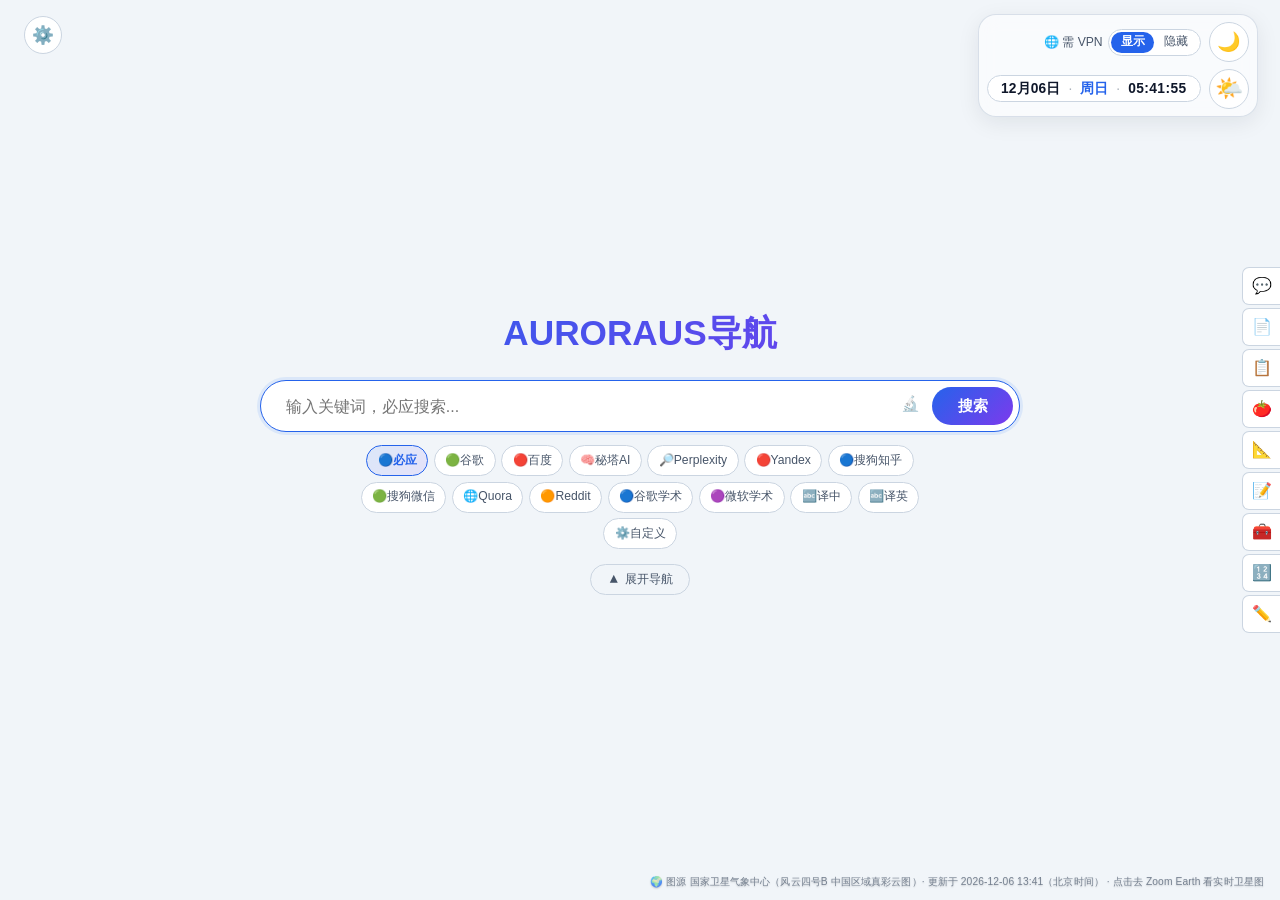
==== commit e72194d4: "提交最新修改" ====
--- a/index.html
+++ b/index.html
@@ -3239,6 +3239,8 @@
     </div>
   </div>
 
+  <!-- 壁纸清单：一个 1KB 的小文件，替代旧的「逐张探测下载」 -->
+  <script src="assets/wallpapers.js"></script>
   <script>
     var engineUrls = {
       bing: 'https://cn.bing.com/search?q=',
@@ -4302,18 +4304,27 @@
     }
     window.autosizeSearch = autosizeSearch;
 
+    // 滚动高亮左侧分类：每帧最多算一次，而且高亮没变就不碰 DOM。
+    // （旧版每个 scroll 事件都跑一遍 19 个 getBoundingClientRect，等于每帧强制同步布局一次，长页面滚动会掉帧）
+    var scrollTickPending = 0;
+    var activeSectionId = '';
     function updateActiveOnScroll() {
-      var sections = document.querySelectorAll('.category-section');
-      var current = '';
-      sections.forEach(function(sec) {
-        var rect = sec.getBoundingClientRect();
-        if (rect.top <= 120) current = sec.id;
-      });
-      if (current) {
+      if (scrollTickPending) return;
+      scrollTickPending = 1;
+      var raf = window.requestAnimationFrame || function(f) { return setTimeout(f, 16); };
+      raf(function() {
+        scrollTickPending = 0;
+        var sections = document.querySelectorAll('.category-section');
+        var current = '';
+        for (var i = 0; i < sections.length; i++) {
+          if (sections[i].getBoundingClientRect().top <= 120) current = sections[i].id;
+        }
+        if (!current || current === activeSectionId) return;
+        activeSectionId = current;
         document.querySelectorAll('.sidebar a, .mobile-tab').forEach(function(a) {
           a.classList.toggle('active', a.getAttribute('href') === '#' + current);
         });
-      }
+      });
     }
     window.addEventListener('scroll', updateActiveOnScroll, { passive: true });
 
@@ -4329,12 +4340,35 @@
     var useBingWallpaper = true;
     var bingWallpaperUrl = '';
     var customWallpaperUrl = '';
-    var localWallpaperDataUrl = '';
+    /* 本地壁纸：Blob 存 IndexedDB，渲染只用 object URL。
+       绝不把多 MB 的 base64 塞进 CSSOM / localStorage —— 那是「选了本地图就卡死」的根因：
+       7~27MB 的 data URL 每次刷新都要解析一遍，还把 localStorage 5MB 配额吃光，导致后续所有设置写入变慢甚至失败。 */
+    var LOCAL_WP_KEY = 'nav_local_wp_blob';          // IndexedDB 键（Blob）
+    var LOCAL_WP_LEGACY_KEY = 'nav_local_wp';        // 旧版：base64 字符串（LS + IDB 都可能存过）
+    var LOCAL_WP_MAX_EDGE = 2560;                    // 处理后最长边
+    var LOCAL_WP_TARGET_BYTES = 1200 * 1024;         // 处理后目标体积
+    var LOCAL_WP_MAX_RAW = 40 * 1024 * 1024;         // 原始文件上限，超过直接拒收（避免解码卡死）
+    var localWallpaperUrl = '';                      // 渲染用 object URL
+    var localWallpaperBytes = 0;                     // 处理后体积
 
     var landscapePool = ['assets/wp_01.jpg','assets/wp_02.jpg','assets/wp_03.jpg','assets/wp_04.jpg','assets/wp_05.jpg','assets/wp_06.jpg','assets/wp_07.jpg','assets/wp_08.jpg','assets/wp_09.jpg','assets/wp_10.jpg','assets/wp_11.jpg','assets/wp_12.jpg'];
     var wpScanDone = false;
+    // 壁纸清单（assets/wallpapers.js，由 tools/gen_wallpapers.py 生成）
+    var WP_MANIFEST = (window.__AURORAUS_WALLPAPERS && window.__AURORAUS_WALLPAPERS.files) || null;
 
     function scanWpAssets(callback) {
+      // 有清单就直接用：不再 new Image() 逐张探测（旧逻辑首次访问要白白下载 20+ 张壁纸 ≈ 8MB）
+      if (WP_MANIFEST && WP_MANIFEST.length) {
+        landscapePool = WP_MANIFEST.slice(0);
+        try {
+          localStorage.setItem('nav_wp_max', String(landscapePool.length));
+          localStorage.setItem('nav_wp_pool', JSON.stringify(landscapePool));
+          localStorage.setItem('nav_wp_last_scan', new Date().toDateString());
+        } catch(e) {}
+        wpScanDone = true;
+        callback();
+        return;
+      }
       var lastScan = localStorage.getItem('nav_wp_last_scan') || '';
       if (lastScan === new Date().toDateString() && wpScanDone) { callback(); return; }
       var known = parseInt(localStorage.getItem('nav_wp_max') || '12');
@@ -4431,69 +4465,102 @@
     }
 
     function randomPickWp() {
-      var max = parseInt(localStorage.getItem('nav_wp_max')) || landscapePool.length || 12;
+      // 有清单就按清单随机（不用再猜 wp_NN.jpg 是否存在，gif 也能正常选到）
+      var pool = (landscapePool && landscapePool.length) ? landscapePool : null;
+      var max = pool ? pool.length : (parseInt(localStorage.getItem('nav_wp_max')) || landscapePool.length || 12);
       var tries = 0;
+      function applyPicked(url, idx) {
+        bingWallpaperUrl = url;
+        try {
+          localStorage.setItem('nav_landscape_date', new Date().toDateString());
+          localStorage.setItem('nav_landscape_idx', String(idx));
+          localStorage.setItem('nav_bing_wp_url', url);
+        } catch(e) {}
+        updateHeroBg();
+      }
       function tryPick() {
         if (tries++ > 50) { showMsg('未找到可用壁纸', true); return; }
-        var idx = Math.floor(Math.random() * max) + 1;
-        var num = idx < 10 ? '0' + idx : '' + idx;
-        var img = new Image();
-        img.onload = function() {
-          var url = this.src;
-          bingWallpaperUrl = url;
-          try {
-            localStorage.setItem('nav_landscape_date', new Date().toDateString());
-            localStorage.setItem('nav_landscape_idx', String(idx - 1));
-            localStorage.setItem('nav_bing_wp_url', url);
-          } catch(e) {}
-          updateHeroBg();
-        };
-        img.onerror = function() {
+        var idx = Math.floor(Math.random() * max);
+        var num = (idx + 1) < 10 ? '0' + (idx + 1) : '' + (idx + 1);
+        if (pool) {
+          var url = pool[idx];
+          var img = new Image();
+          img.onload = function() { applyPicked(url, idx); };
+          img.onerror = function() {
+            // 清单里的文件被删了：跳过，别浪费一轮下载
+            landscapePool.splice(idx, 1);
+            if (!landscapePool.length) { showMsg('未找到可用壁纸', true); return; }
+            max = landscapePool.length;
+            tryPick();
+          };
+          img.src = url;
+          return;
+        }
+        var img2 = new Image();
+        img2.onload = function() { applyPicked(this.src, idx); };
+        img2.onerror = function() {
           var gifImg = new Image();
-          gifImg.onload = function() {
-            var url = this.src;
-            bingWallpaperUrl = url;
-            try {
-              localStorage.setItem('nav_landscape_date', new Date().toDateString());
-              localStorage.setItem('nav_landscape_idx', String(idx - 1));
-              localStorage.setItem('nav_bing_wp_url', url);
-            } catch(e) {}
-            updateHeroBg();
-          };
+          gifImg.onload = function() { applyPicked(this.src, idx); };
           gifImg.onerror = function() { tryPick(); };
           gifImg.src = 'assets/wp_' + num + '.gif';
         };
-        img.src = 'assets/wp_' + num + '.jpg';
+        img2.src = 'assets/wp_' + num + '.jpg';
       }
       tryPick();
+    }
+
+    /* 背景图换 URL 就要重新解码，成本远高于普通样式；所以做「值没变就不写」的守卫。
+       key 用 '' 表示回落到 CSS 里的默认图，'none' 表示明确不要图。 */
+    function setHeroBgImage(bg, key, cssValue) {
+      if (bg.__heroBgKey === key) return;
+      bg.__heroBgKey = key;
+      bg.style.backgroundImage = cssValue;
+    }
+    function setHeroBgOpacity(bg, val) {
+      var s = (val === null || val === undefined) ? '' : String(val);
+      if (bg.__heroBgOp === s) return;
+      bg.__heroBgOp = s;
+      bg.style.opacity = s;
+    }
+    // 壁纸是「好看但不急」的东西：等首屏（搜索框 + 卡片）先画出来再贴图，核心内容不被大图拖慢
+    var heroBgPending = 0;
+    function scheduleHeroBgApply() {
+      if (heroBgPending) return;
+      heroBgPending = 1;
+      var run = function() { heroBgPending = 0; try { updateHeroBg(); } catch(e) {} };
+      var raf = window.requestAnimationFrame || function(f) { return setTimeout(f, 16); };
+      raf(function() { setTimeout(run, 0); });
     }
 
     function updateHeroBg() {
       var bg = document.querySelector('.hero-bg');
       if (!bg) return;
+      var isDark = document.body.classList.contains('dark');
+      var bgUrl = '', opacity = null, noImage = false;
       if (wallpaperType === 'earth' && earthWallpaperUrl) {
         // 地球实况：一张图铺满整个首屏（cover 按比例放大、裁掉溢出，既不留白也不变形）
-        bg.style.backgroundImage = 'url(' + earthWallpaperUrl + ')';
+        bgUrl = earthWallpaperUrl;
         bg.style.backgroundSize = 'cover';
         bg.style.backgroundPosition = 'center center';
-        bg.style.opacity = document.body.classList.contains('dark') ? '0.94' : '0.98';
-      } else if (wallpaperType === 'local' && localWallpaperDataUrl) {
-        bg.style.backgroundImage = 'url(' + localWallpaperDataUrl + ')';
-        bg.style.opacity = document.body.classList.contains('dark') ? '0.35' : '0.60';
+        opacity = isDark ? 0.94 : 0.98;
+      } else if (wallpaperType === 'local' && localWallpaperUrl) {
+        bgUrl = localWallpaperUrl;
+        opacity = isDark ? 0.35 : 0.60;
       } else if (wallpaperType === 'custom' && customWallpaperUrl) {
-        bg.style.backgroundImage = 'url(' + customWallpaperUrl + ')';
-        bg.style.opacity = document.body.classList.contains('dark') ? '0.35' : '0.60';
+        bgUrl = customWallpaperUrl;
+        opacity = isDark ? 0.35 : 0.60;
       } else if (useBingWallpaper && bingWallpaperUrl) {
-        bg.style.backgroundImage = 'url(' + bingWallpaperUrl + ')';
-        bg.style.opacity = document.body.classList.contains('dark') ? '0.35' : '0.60';
+        bgUrl = bingWallpaperUrl;
+        opacity = isDark ? 0.35 : 0.60;
       } else if (useBingWallpaper) {
-        bg.style.backgroundImage = 'none';
-        bg.style.opacity = '0';
-      } else {
-        // 默认壁纸：清掉内联样式，回落到 CSS 里的 assets/hero_bg_light.jpg
-        bg.style.backgroundImage = '';
-        bg.style.opacity = '';
-      }
+        noImage = true;
+        opacity = 0;
+      }
+      // 默认壁纸：清掉内联样式，回落到 CSS 里的 assets/hero_bg_light.jpg
+      if (noImage) setHeroBgImage(bg, 'none', 'none');
+      else if (bgUrl) setHeroBgImage(bg, bgUrl, 'url("' + bgUrl + '")');
+      else setHeroBgImage(bg, '', '');
+      setHeroBgOpacity(bg, opacity);
       // 图源说明只在「地球实况」真正生效时出现
       if (typeof syncEarthClass === 'function') syncEarthClass();
     }
@@ -4504,7 +4571,7 @@
 
     // ---------- 🌍 地球实况壁纸：NASA GIBS 真实色卫星图，跟随「地球正午」取景 ----------
     var EARTH_KEY = 'nav_earth_cache';
-    var EARTH_VER = '9';                      // 改取景/尺寸/选图逻辑后递增，旧缓存自动作废
+    var EARTH_VER = '10';                     // 改取景/尺寸/选图/缓存格式后递增，旧缓存自动作废（10=壁纸改存 Blob）
     // 纬度固定 -60..70（南极圈外到北冰洋边）；经度跟随正午经线跨 150°：
     // 实测 180° 时右边缘有约 9% 的黑带，收到 150° 后≈1%，且仍比 120° 宽得多。
     var EARTH_LAT_MIN = -60, EARTH_LAT_MAX = 70, EARTH_LON_SPAN = 150;
@@ -4601,7 +4668,7 @@
               return blobToDataUrl(res.blob).then(function(dataUrl) {
                 return earthImageUsable(dataUrl).then(function(ok) {
                   if (!ok) throw new Error('blank');
-                  return { dataUrl: dataUrl, time: res.time, lastMod: res.lm || '' };
+                  return { blob: res.blob, dataUrl: dataUrl, time: res.time, lastMod: res.lm || '' };
                 });
               });
             })
@@ -4621,18 +4688,25 @@
       return m ? m[1] : '';
     }
     // 地球实况（中国区域）
+    // 渲染统一走 object URL（壁纸图 800KB+，做成 base64 会让 CSS 字符串膨胀 33% 且每次刷新重解析）
+    var earthObjUrl = '';
+    function setEarthUrl(url) {
+      // 同上：不 revoke 正在使用的 object URL，避免换帧瞬间破图
+      earthObjUrl = (url && url.indexOf('blob:') === 0) ? url : '';
+      earthWallpaperUrl = url || '';
+    }
     function fetchFy4Image() {
       return fy4FetchRegion().then(function(res) {
-        earthWallpaperUrl = res.dataUrl;
+        setEarthUrl(URL.createObjectURL(res.blob));
         fy4PickedTime = res.time || res.lastMod || '';
         earthPickedDay = fy4DayOf(res.time);
         earthPickedLayer = 'FY4B_AGRI_REGI_GCLR';
         try {
           idbSet(EARTH_KEY, { ver: EARTH_VER, kind: 'fy4', time: fy4PickedTime, day: earthPickedDay,
-                              bucket: earthBucket(), dataUrl: res.dataUrl, ts: Date.now() });
+                              bucket: earthBucket(), blob: res.blob, ts: Date.now() });
         } catch(e) {}
-        if (wallpaperType === 'earth') applyHeroBg();
-        return res.dataUrl;
+        if (wallpaperType === 'earth') scheduleHeroBgApply();
+        return earthWallpaperUrl;
       });
     }
     // 「一定要最新」：GIBS 各产品的当日镶嵌出炉时间不同（实测 SNPP 当天常还是全黑，
@@ -4771,19 +4845,20 @@
         var url = earthUrlFor(cand.day, undefined, cand.layer);
         return fetch(url, { mode: 'cors', cache: 'force-cache' })
           .then(function(r) { if (!r.ok) throw new Error('HTTP ' + r.status); return r.blob(); })
-          .then(blobToDataUrl)
-          .then(function(dataUrl) {
-            return earthImageUsable(dataUrl).then(function(ok) {
-              if (!ok) throw new Error('blank');
-              earthWallpaperUrl = dataUrl;
-              earthPickedDay = cand.day;
-              earthPickedLayer = cand.layer;
-              try {
-                idbSet(EARTH_KEY, { ver: EARTH_VER, day: cand.day, bucket: bucket,
-                                    layer: cand.layer, dataUrl: dataUrl, ts: Date.now() });
-              } catch(e) {}
-              if (wallpaperType === 'earth') applyHeroBg();
-              return dataUrl;
+          .then(function(blob) {
+            return blobToDataUrl(blob).then(function(dataUrl) {
+              return earthImageUsable(dataUrl).then(function(ok) {
+                if (!ok) throw new Error('blank');
+                setEarthUrl(URL.createObjectURL(blob));
+                earthPickedDay = cand.day;
+                earthPickedLayer = cand.layer;
+                try {
+                  idbSet(EARTH_KEY, { ver: EARTH_VER, day: cand.day, bucket: bucket,
+                                      layer: cand.layer, blob: blob, ts: Date.now() });
+                } catch(e) {}
+                if (wallpaperType === 'earth') scheduleHeroBgApply();
+                return earthWallpaperUrl;
+              });
             });
           })
           .catch(function() { return tryAt(i + 1); });
@@ -4811,12 +4886,14 @@
     function initEarthWallpaper() {
       var bucket = earthBucket();
       var afterCache = function(cached) {
-        if (cached && cached.dataUrl && cached.ver === EARTH_VER) {
-          earthWallpaperUrl = cached.dataUrl;
+        // 新缓存存 Blob；旧缓存是 base64 dataUrl（ver 不匹配就自动作废，这里只做兼容兜底）
+        if (cached && cached.ver === EARTH_VER && (cached.blob instanceof Blob || cached.dataUrl)) {
+          if (cached.blob instanceof Blob) setEarthUrl(URL.createObjectURL(cached.blob));
+          else setEarthUrl(cached.dataUrl);
           earthPickedDay = cached.day || '';
           earthPickedLayer = cached.layer || '';
           fy4PickedTime = cached.time || '';
-          if (wallpaperType === 'earth') applyHeroBg();
+          if (wallpaperType === 'earth') scheduleHeroBgApply();
           var fresh = cached.ts && (Date.now() - cached.ts) < 10 * 60 * 1000;
           if (fresh && cached.bucket === bucket) return;      // 10 分钟内 → 直接用缓存
         }
@@ -4876,11 +4953,8 @@
         var cwp = localStorage.getItem('nav_custom_wp');
         if (cwp) { customWallpaperUrl = cwp; }
       } catch(e) {}
-      try {
-        var lwp = localStorage.getItem('nav_local_wp');
-        if (lwp) { localWallpaperDataUrl = lwp; }
-      } catch(e) {}
-      // IndexedDB 里的新壁纸异步恢复（IDB 就绪后覆盖并刷新背景）
+      // 本地壁纸不再同步从 localStorage 读（旧版把几 MB 的 base64 存在那儿，每次刷新都要解析一遍）
+      // 统一走 IndexedDB 的 Blob + object URL：异步恢复，并等首屏画完再贴图
       if (typeof restoreLocalWallpaperAsync === 'function') {
         try { restoreLocalWallpaperAsync(); } catch(e) {}
       }
@@ -5266,32 +5340,42 @@
       }
     }
 
+    // 选本地图片：直接把 File 交给存储层 —— 不再 FileReader → 十几 MB 的 base64 字符串，
+    // 也不再把它写进 CSSOM / localStorage；解码缩放走异步编码，先让提示上屏再干活。
     function handleLocalWp(e) {
-      var file = e.target.files[0];
+      var file = e.target && e.target.files && e.target.files[0];
+      if (e.target) { try { e.target.value = ''; } catch(err) {} }
       if (!file) return;
-      var reader = new FileReader();
-      reader.onload = function(ev) {
-        if (wallpaperType !== 'local') {
-          wallpaperType = 'local';
-          useBingWallpaper = false;
-          document.getElementById('setWpBing').classList.remove('on');
-          document.getElementById('setWpDefault').classList.remove('on');
-          document.getElementById('setWpCustom').classList.remove('on');
-          document.getElementById('setWpLocal').classList.add('on');
-          document.getElementById('customWpInput').style.display = 'none';
-          try { localStorage.setItem('nav_wallpaper', 'local'); } catch(e) {}
-        }
-        localWallpaperDataUrl = ev.target.result;
-        applyHeroBg();
-        document.getElementById('wpStatusHint').textContent = '正在保存本地图片…';
-        saveLocalWallpaper(ev.target.result, function(fail) {
-          document.getElementById('wpStatusHint').textContent = fail
-            ? '⚠️ 本地图片保存失败（浏览器存储空间不足），刷新后可能丢失'
-            : '✅ 已加载并保存本地图片：' + file.name + '（重启浏览器后依然生效）';
+      var hint = document.getElementById('wpStatusHint');
+      if (file.size > LOCAL_WP_MAX_RAW) {
+        if (hint) hint.textContent = '⚠️ 图片太大（约 ' + Math.round(file.size / 1048576) + 'MB），请选 40MB 以内的图片';
+        return;
+      }
+      if (wallpaperType !== 'local') {
+        wallpaperType = 'local';
+        useBingWallpaper = false;
+        ['setWpBing', 'setWpDefault', 'setWpCustom', 'setWpEarth', 'setWpLocal'].forEach(function(id) {
+          var el = document.getElementById(id);
+          if (el) el.classList.toggle('on', id === 'setWpLocal');
         });
-      };
-      reader.readAsDataURL(file);
-      e.target.value = '';
+        var ci = document.getElementById('customWpInput');
+        if (ci) ci.style.display = 'none';
+        var li = document.getElementById('localWpInput');
+        if (li && li.nextElementSibling) li.nextElementSibling.style.display = '';
+        var wr = document.getElementById('wpExportRow');
+        if (wr) wr.style.display = '';
+        try { localStorage.setItem('nav_wallpaper', 'local'); } catch(err) {}
+      }
+      if (hint) hint.textContent = '正在处理图片…（原始 ' + Math.round(file.size / 1024) + 'KB）';
+      setTimeout(function() {          // 让提示先画出来，再做解码/缩放，避免"点完像卡住"
+        saveLocalWallpaper(file, function(err, blob) {
+          var h = document.getElementById('wpStatusHint');
+          if (!h) return;
+          h.textContent = err
+            ? '⚠️ 保存失败：' + (err.message || '浏览器存储空间不足') + '（刷新后可能丢失）'
+            : '✅ 已启用本地壁纸：' + file.name + '（处理后 ' + Math.round(blob.size / 1024) + 'KB，重启浏览器仍生效）';
+        });
+      }, 30);
     }
 
     function handleImportFile(e) {
@@ -5414,11 +5498,9 @@
           }
 
           if (typeof data._base64Wallpaper === 'string' && data._base64Wallpaper.length > 100) {
-            localWallpaperDataUrl = data._base64Wallpaper;
+            // 导入的壁纸同样是 Blob 入库，绝不再落回 localStorage
             if (typeof saveLocalWallpaper === 'function') {
-              saveLocalWallpaper(data._base64Wallpaper);
-            } else {
-              try { localStorage.setItem('nav_local_wp', data._base64Wallpaper); } catch(e) {}
+              try { saveLocalWallpaper(data._base64Wallpaper); } catch(e) {}
             }
           }
           var settings = data.settings;
@@ -5497,23 +5579,32 @@
         if (!confirm('确定要恢复默认导航吗？这将清除所有自定义导入的分类、导航和搜索引擎，且无法撤销。')) return;
         var keys = ['nav_custom_cats', 'nav_custom_engines', 'nav_hidden_engines', 'nav_hidden_cats', 'nav_freq_visible', 'nav_freq_count', 'nav_wallpaper', 'nav_wp_default_migrated', 'nav_custom_wp', 'nav_bing_wp_url', 'nav_theme', 'nav_landscape_date', 'nav_landscape_idx', 'nav_wp_last_scan', 'nav_wp_max', 'nav_added_sites', 'nav_removed_sites', 'nav_wp_export', 'nav_local_wp', 'nav_all_hidden', 'nav_fold_mode', 'nav_fy4_cache', 'nav_live_scope', 'nav_live_map_cache', 'nav_earth_scope', 'nav_cat_order', 'nav_cat_order_ver', 'nav_cat_sort_mode', 'nav_cat_sort_migrated', 'nav_search_mode', 'nav_search_adv', 'nav_vpn_mode_ver', 'nav_notepad', 'nav_notepad_imgs', 'nav_rt_custom_tools', 'nav_rt_enabled', 'nav_fav', 'nav_fav_clicks'];
       keys.forEach(function(k) { try { localStorage.removeItem(k); } catch(e) {} });
+      // 大对象在 IndexedDB 里，也要一起清（否则"恢复默认"后本地壁纸/卫星缓存还在）
+      try {
+        idbDel(LOCAL_WP_KEY);
+        idbDel(LOCAL_WP_LEGACY_KEY);
+        idbDel(EARTH_KEY);
+        localWpSetUrl('');
+      } catch(e) {}
       alert('已清除所有自定义数据，页面将刷新恢复到默认状态。');
       location.reload();
     }
 
     function exportConfig() {
-      var data = buildConfigData();
-      var json = JSON.stringify(data, null, 2);
-      var blob = new Blob([json], {type: 'application/json'});
-      var url = URL.createObjectURL(blob);
-      var a = document.createElement('a');
-      a.href = url;
-      a.download = 'auroraus_config_' + new Date().toISOString().slice(0,10) + '.json';
-      document.body.appendChild(a);
-      a.click();
-      document.body.removeChild(a);
-      URL.revokeObjectURL(url);
-      alert('配置导出成功！已下载 auroraus_config_' + new Date().toISOString().slice(0,10) + '.json');
+      buildConfigDataAsync().then(function(data) {
+        var json = JSON.stringify(data, null, 2);
+        var blob = new Blob([json], {type: 'application/json'});
+        var url = URL.createObjectURL(blob);
+        var a = document.createElement('a');
+        a.href = url;
+        a.download = 'auroraus_config_' + new Date().toISOString().slice(0,10) + '.json';
+        document.body.appendChild(a);
+        a.click();
+        document.body.removeChild(a);
+        URL.revokeObjectURL(url);
+        alert('配置导出成功！已下载 auroraus_config_' + new Date().toISOString().slice(0,10) + '.json');
+      });
+      return true;
     }
 
     // 只负责组装导出数据（与下载动作分离，便于自检与测试）
@@ -5606,16 +5697,22 @@
         if (favClkExport && Object.keys(favClkExport).length) data.favClicks = favClkExport;
       } catch(e) {}
 
+      return data;
+    }
+
+    // 导出用的异步版本：壁纸在 IndexedDB 里是 Blob，需要时才转成 base64 附在末尾
+    function buildConfigDataAsync() {
+      var data = buildConfigData();
       var includeBase64 = false;
       try { includeBase64 = localStorage.getItem('nav_wp_export') === '1'; } catch(e) {}
-      if (includeBase64) {
-        try {
-          var lwp = localStorage.getItem('nav_local_wp');
-          if (lwp && lwp.length > 100) data._base64Wallpaper = lwp;
-        } catch(e) {}
-      }
-
-      return data;
+      if (!includeBase64) return Promise.resolve(data);
+      return idbGet(LOCAL_WP_KEY).then(function(blob) {
+        if (!(blob instanceof Blob)) return data;
+        return blobToDataUrl(blob).then(function(d) {
+          data._base64Wallpaper = d;
+          return data;
+        });
+      }).catch(function() { return data; });
     }
 
     function saveWpExport() {
@@ -5905,66 +6002,183 @@
       });
     }
 
-    // 压缩本地壁纸：dataURL 最长边 > 2560 或体积 > 4MB 时，等比重采样 + JPEG 0.88
-    function compressWallpaperIfNeeded(dataUrl) {
-      return new Promise(function(resolve) {
+    function idbDel(key) {
+      return idbOpen().then(function(db) {
+        return new Promise(function(resolve) {
+          try {
+            var tx = db.transaction('kv', 'readwrite');
+            tx.objectStore('kv').delete(key);
+            tx.oncomplete = function() { resolve(true); };
+            tx.onerror = function() { resolve(false); };
+          } catch(e) { resolve(false); }
+        });
+      });
+    }
+
+    // ---------- 本地壁纸：Blob 存储 + object URL 渲染 ----------
+    // 旧版 dataURL / base64 字符串 → Blob。多 MB 的字符串不再进入 CSSOM 或 localStorage。
+    function dataUrlToBlob(dataUrl) {
+      return new Promise(function(resolve, reject) {
         try {
-          if (dataUrl.length < 5500000) { resolve(dataUrl); return; }   // 约 4MB 原始以内直接存
-          var img = new Image();
-          img.onload = function() {
-            try {
-              var maxEdge = 2560;
-              var scale = Math.min(1, maxEdge / Math.max(img.width, img.height));
-              var cv = document.createElement('canvas');
-              cv.width = Math.round(img.width * scale);
-              cv.height = Math.round(img.height * scale);
-              cv.getContext('2d').drawImage(img, 0, 0, cv.width, cv.height);
-              resolve(cv.toDataURL('image/jpeg', 0.88));
-            } catch(e) { resolve(dataUrl); }
+          var s = String(dataUrl || '');
+          var m = /^data:([^;,]*)(;base64)?,/.exec(s);
+          if (!m) { reject(new Error('不是有效图片数据')); return; }
+          var mime = m[1] || 'image/jpeg';
+          var body = s.slice(m[0].length);
+          if (m[2]) {
+            var bin = atob(body);
+            var len = bin.length;
+            var buf = new Uint8Array(len);
+            for (var i = 0; i < len; i++) buf[i] = bin.charCodeAt(i);
+            resolve(new Blob([buf], { type: mime }));
+          } else {
+            resolve(new Blob([decodeURIComponent(body)], { type: mime }));
+          }
+        } catch(e) { reject(e); }
+      });
+    }
+    function decodeImageBlob(blob) {
+      if (window.createImageBitmap) {
+        return createImageBitmap(blob).catch(function() { return decodeImageBlobViaImg(blob); });
+      }
+      return decodeImageBlobViaImg(blob);
+    }
+    function decodeImageBlobViaImg(blob) {
+      return new Promise(function(resolve, reject) {
+        var url = URL.createObjectURL(blob);
+        var img = new Image();
+        img.onload = function() { resolve({ img: img, url: url }); };
+        img.onerror = function() { URL.revokeObjectURL(url); reject(new Error('浏览器无法解码这张图片')); };
+        img.src = url;
+      });
+    }
+    // 统一处理：限制最长边 2560、体积压到 ~1.2MB 以内，返回 Blob。
+    // 已经够小（≤2560 且 ≤1.2MB）就原样保留，避免无谓重编码掉画质。
+    function normalizeWallpaperBlob(blob) {
+      return new Promise(function(resolve, reject) {
+        if (!blob || !blob.size) { reject(new Error('图片为空')); return; }
+        if (blob.size > LOCAL_WP_MAX_RAW) { reject(new Error('图片超过 40MB')); return; }
+        decodeImageBlob(blob).then(function(src) {
+          var width = src.width || (src.img && src.img.naturalWidth) || 0;
+          var height = src.height || (src.img && src.img.naturalHeight) || 0;
+          var release = function() {
+            if (src && src.close) { try { src.close(); } catch(e) {} }
+            else if (src && src.url) { try { URL.revokeObjectURL(src.url); } catch(e) {} }
           };
-          img.onerror = function() { resolve(dataUrl); };
-          img.src = dataUrl;
-        } catch(e) { resolve(dataUrl); }
-      });
-    }
-
-    // 写入本地壁纸：IndexedDB 为主；小于 3MB 的同时冗余写 localStorage（加速首屏、兼容旧读取）
-    function saveLocalWallpaper(dataUrl, cb) {
-      return compressWallpaperIfNeeded(dataUrl).then(function(url) {   // 返回 Promise 供调用方链式等待
-        localWallpaperDataUrl = url;
-        var small = url.length < 4100000;
-        if (small) { try { localStorage.setItem('nav_local_wp', url); } catch(e) {} }
-        else { try { localStorage.removeItem('nav_local_wp'); } catch(e) {} }   // 大图不挤占配额
-        return idbSet('nav_local_wp', url).then(function() {
-          // 回读校验，失败立即提示而不是静默丢失
-          return idbGet('nav_local_wp');
-        }).then(function(back) {
-          if (back !== url && cb) cb(false);
-        }).catch(function() {
-          if (cb) cb(false);
-        });
-      }).catch(function() { if (cb) cb(false); });
-    }
-
-    // 启动恢复：IDB 优先，localStorage 旧值自动迁移
-    function restoreLocalWallpaperAsync() {
-      return idbGet('nav_local_wp').then(function(v) {
-        if (v) {
-          localWallpaperDataUrl = v;
-          return null;                       // IDB 有权威数据
+          if (!width || !height) { release(); reject(new Error('图片尺寸异常')); return; }
+          var maxEdge = Math.max(width, height);
+          if (maxEdge <= LOCAL_WP_MAX_EDGE && blob.size <= LOCAL_WP_TARGET_BYTES) {
+            release(); resolve(blob); return;   // 小图（含动图）保持原样
+          }
+          try {
+            var scale = Math.min(1, LOCAL_WP_MAX_EDGE / maxEdge);
+            var cv = document.createElement('canvas');
+            cv.width = Math.max(1, Math.round(width * scale));
+            cv.height = Math.max(1, Math.round(height * scale));
+            var ctx = cv.getContext('2d');
+            ctx.drawImage(src.img || src, 0, 0, cv.width, cv.height);
+            release();
+            var quals = [0.86, 0.78, 0.68, 0.58];
+            var step = function(i) {
+              cv.toBlob(function(out) {          // toBlob 是异步编码，不阻塞主线程
+                if (!out) { reject(new Error('图片编码失败')); return; }
+                if (out.size <= LOCAL_WP_TARGET_BYTES || i >= quals.length - 1) { resolve(out); return; }
+                step(i + 1);
+              }, 'image/jpeg', quals[i]);
+            };
+            step(0);
+          } catch(e) { release(); reject(e); }
+        }, function(err) { reject(err || new Error('浏览器无法解码这张图片')); });
+      });
+    }
+    function localWpSetUrl(url) {
+      // 不主动 revoke 旧的 object URL：它可能还挂在 CSS 背景上，提前释放会变成破图；
+      // 每次替换最多多留一张 ≤1.2MB 的图，换壁纸这种低频操作不值得冒破图风险。
+      localWallpaperUrl = url || '';
+    }
+    // 旧数据迁移：localStorage.nav_local_wp / IndexedDB 里的 base64 字符串 → Blob（迁完即删，释放配额）
+    function migrateLegacyLocalWp() {
+      var legacyLS = '';
+      try { legacyLS = localStorage.getItem(LOCAL_WP_LEGACY_KEY) || ''; } catch(e) {}
+      var cleanupLS = function() { try { localStorage.removeItem(LOCAL_WP_LEGACY_KEY); } catch(e) {} };
+      var fromLS = function() {
+        if (!legacyLS) return Promise.resolve(null);
+        return dataUrlToBlob(legacyLS).then(function(raw) {
+          // 解不了（罕见格式/损坏）也别把 base64 一直留在 localStorage 里拖慢一切：
+          // 6MB 以内就原样存成 Blob 保个底，更大的直接放弃（本来也显示不出来）
+          return normalizeWallpaperBlob(raw).catch(function() {
+            return raw.size <= 6 * 1024 * 1024 ? raw : null;
+          });
+        }).then(function(blob) {
+          if (!blob) return null;
+          return idbSet(LOCAL_WP_KEY, blob).then(function() { return blob; });
+        }).catch(function() { return null; });
+      };
+      // 不管走哪条分支成功，只要本地还留着旧 base64 就清掉（它是吃配额、拖慢所有设置的元凶）
+      var finish = function(blob) {
+        if (legacyLS) {
+          return idbGet(LOCAL_WP_KEY).then(function(v) {
+            var bl = blob || (v instanceof Blob ? v : null);
+            // 实在迁不动（超 6MB 又解不出来）也删：它显示不出来，留着只会继续拖慢页面
+            cleanupLS();
+            return bl;
+          }).catch(function() { cleanupLS(); return blob || null; });
         }
-        var old = ixLS('nav_local_wp');
-        if (old) {
-          localWallpaperDataUrl = old;
-          return idbSet('nav_local_wp', old).then(function() {
-            try { localStorage.removeItem('nav_local_wp'); } catch(e) {}   // 释放配额
-            return null;
-          });
+        return Promise.resolve(blob || null);
+      };
+      return idbGet(LOCAL_WP_LEGACY_KEY).then(function(old) {
+        if (typeof old === 'string' && old.length > 100) {
+          return dataUrlToBlob(old).then(normalizeWallpaperBlob).then(function(blob) {
+            return idbSet(LOCAL_WP_KEY, blob).then(function() {
+              return idbDel(LOCAL_WP_LEGACY_KEY).then(function() { return blob; });
+            });
+          }).catch(function() { return idbDel(LOCAL_WP_LEGACY_KEY).then(function() { return null; }); });
         }
         return null;
-      }).then(function() {
-        if (wallpaperType === 'local' && localWallpaperDataUrl) applyHeroBg();
-      }).catch(function() {});
+      }).then(function(blob) {
+        return blob || fromLS();
+      }).then(finish).catch(function() { return finish(null); });
+    }
+    // 写入：src 可以是 File/Blob，也可以是 base64 dataURL（导入配置时会用到）
+    function saveLocalWallpaper(src, cb) {
+      var done = function(err, blob) { if (cb) { try { cb(err || null, blob || null); } catch(e) {} } };
+      var prep = (typeof src === 'string') ? dataUrlToBlob(src) : Promise.resolve(src);
+      return prep.then(function(blob) {
+        return normalizeWallpaperBlob(blob);
+      }).then(function(blob) {
+        localWallpaperBytes = blob.size;
+        return idbSet(LOCAL_WP_KEY, blob).then(function() {
+          return idbGet(LOCAL_WP_KEY);        // 回读校验，失败要明说而不是静默丢失
+        }).then(function(back) {
+          if (!(back instanceof Blob) || Math.abs((back.size || 0) - blob.size) > 8) {
+            throw new Error('写入浏览器存储失败（可能空间不足）');
+          }
+          localWpSetUrl(URL.createObjectURL(back));
+          if (wallpaperType === 'local') scheduleHeroBgApply();
+          done(null, back);
+          return back;
+        });
+      }).catch(function(err) {
+        done(err || new Error('保存失败'));
+        return null;
+      });
+    }
+    // 启动恢复：新键（Blob）优先，旧键/旧 localStorage 自动迁移；贴图排在首屏之后
+    function restoreLocalWallpaperAsync() {
+      var useBlob = function(blob) {
+        if (!blob) return null;
+        localWallpaperBytes = blob.size || 0;
+        localWpSetUrl(URL.createObjectURL(blob));
+        if (wallpaperType === 'local') scheduleHeroBgApply();
+        return blob;
+      };
+      return migrateLegacyLocalWp().then(function(migrated) {
+        if (migrated) return useBlob(migrated);
+        return idbGet(LOCAL_WP_KEY).then(function(v) {
+          if (v instanceof Blob) return useBlob(v);
+          return null;
+        });
+      }).catch(function() { return null; });
     }
 
     function scrollToTop() {
@@ -8464,6 +8678,26 @@
         else openSettings();
       }
     });
+
+    /* ---------- 缓存：让「不变的大文件」不用每次重下 ----------
+       壁纸/图标/字体共 9MB，都是每次访问都一样的东西。Service Worker 把它们缓存到本地：
+       第二次打开直接命中缓存（秒开、省流量），页面 HTML 仍走网络优先，改了文件刷新就是最新的。
+       file:// 下浏览器不提供 Service Worker，此时靠本地磁盘，本来就快。 */
+    (function() {
+      function registerOfflineCache() {
+        try {
+          if (!('serviceWorker' in navigator)) return false;
+          if (location.protocol !== 'http:' && location.protocol !== 'https:') return false;
+          navigator.serviceWorker.register('sw.js').catch(function(err) {
+            if (window.console && console.warn) console.warn('[cache] Service Worker 注册失败（不影响使用）：', err && err.message);
+          });
+          return true;
+        } catch(e) { return false; }
+      }
+      window.registerOfflineCache = registerOfflineCache;
+      if (document.readyState === 'complete') registerOfflineCache();
+      else window.addEventListener('load', registerOfflineCache);
+    })();
   </script>
 
 </body>
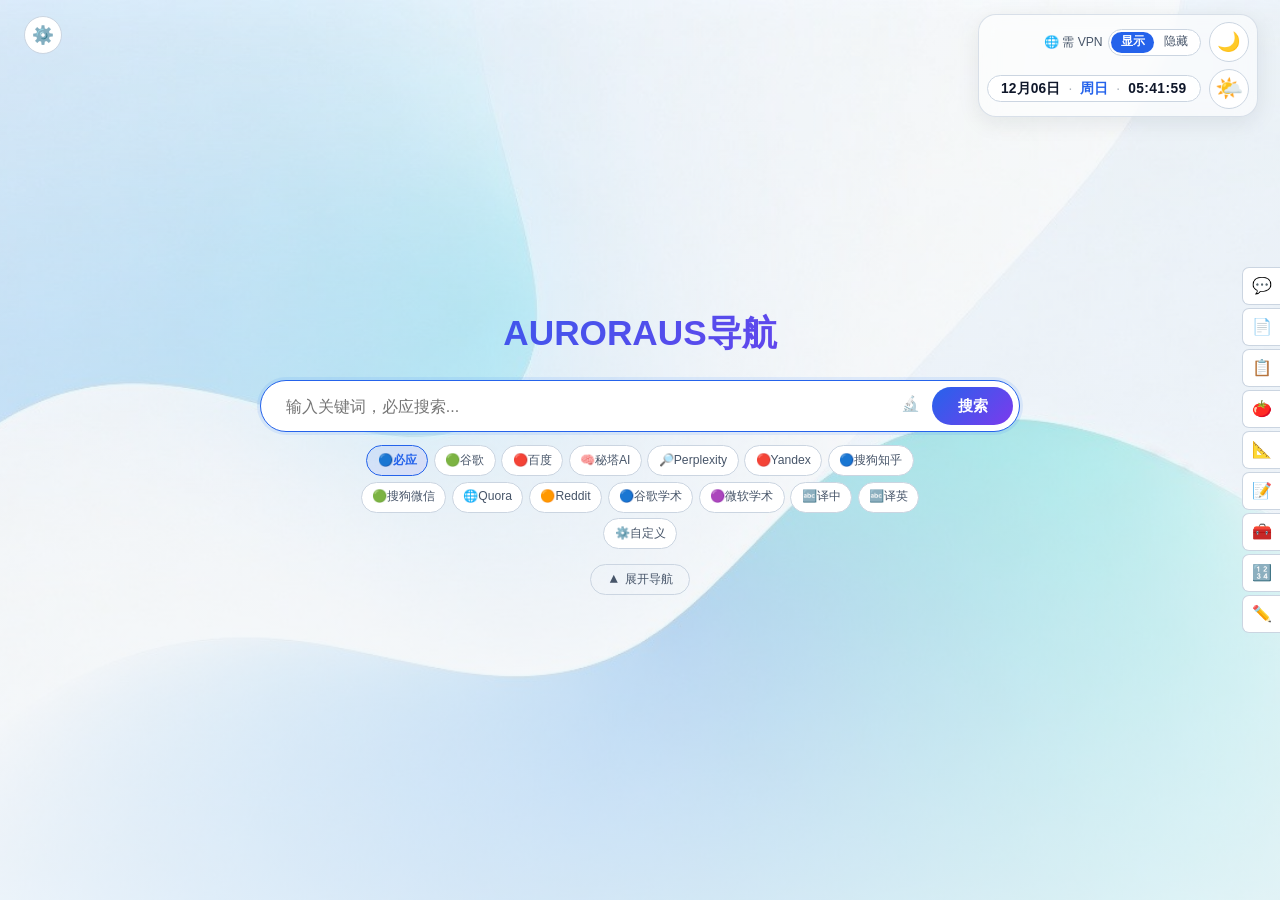
==== commit b8b97586: "提交最新修改" ====
--- a/index.html
+++ b/index.html
@@ -4,10 +4,7 @@
   <meta charset="UTF-8">
   <meta name="viewport" content="width=device-width, initial-scale=1.0">
   <meta name="msvalidate.01" content="EB8C85A75B0B2724A5F6BD5D01ED41D3">
-  <meta http-equiv="Cache-Control" content="public, max-age=86400">
-  <meta http-equiv="Expires" content="86400">
-  <link rel="dns-prefetch" href="https://hm.baidu.com">
-  <link rel="preconnect" href="https://hm.baidu.com" crossorigin>
+  <!-- 缓存策略交给 sw.js：页面「缓存 10 分钟就秒开 + 后台更新」，这里不再放 meta 缓存指令（旧写法容易让页面更新不生效） -->
   <title>AURORAUS导航</title>
 
   <style>
@@ -539,6 +536,9 @@
     .mobile-tab img { width: 18px; height: 18px; border-radius: 4px; object-fit: cover; }
 
     /* === Category === */
+    /* 曾经试过给 .category-section 加 content-visibility: auto（布局增量 176ms→13ms），
+       但实测「点左侧分类跳转」会因高度估算而落偏（sec.top 跑到 -880px），
+       为了不牺牲「快速选站点」这个核心功能，这里放弃该优化，只靠去掉 backdrop-filter 提速。 */
     .category-section { margin-bottom: 2.5rem; scroll-margin-top: 80px; }
     .category-header {
       display: flex; align-items: center; gap: 0.75rem; margin-bottom: 1.1rem;
@@ -1231,16 +1231,6 @@
     .weather-loading { font-size: 0.74rem; color: var(--muted); text-align: center; padding: 1.2rem 0; }
     @media (max-width: 599px) { .weather-window { display: none !important; } }
   </style>
-  <script>
-    var _hmt = _hmt || [];
-    (function() {
-      var hm = document.createElement("script");
-      hm.async = true;
-  hm.src = "https://hm.baidu.com/hm.js?ac6e171eb4ded069b81cd6f50f3d1032";
-      var s = document.getElementsByTagName("script")[0];
-      s.parentNode.insertBefore(hm, s);
-    })();
-  </script>
 </head>
 <body>
 
@@ -3136,9 +3126,9 @@
       <div class="settings-section full">
         <h4>🖼️ 壁纸来源</h4>
         <div class="settings-row" style="flex-wrap:wrap;gap:0.5rem;">
+          <span class="settings-chip on" onclick="setWallpaper('default',this)" id="setWpDefault">🎨 默认壁纸</span>
           <span class="settings-chip" onclick="setWallpaper('earth',this)" id="setWpEarth">🌍 地球实况</span>
           <span class="settings-chip" onclick="setWallpaper('bing',this)" id="setWpBing">在线风景壁纸</span>
-          <span class="settings-chip on" onclick="setWallpaper('default',this)" id="setWpDefault">默认壁纸</span>
           <span class="settings-chip" onclick="setWallpaper('custom',this)" id="setWpCustom">自定义网络壁纸</span>
           <span class="settings-chip" onclick="setWallpaper('local',this)" id="setWpLocal">本地图片壁纸</span>
           <button class="settings-action-btn" id="randomWpBtn" style="font-size:0.72rem;padding:0.25rem 0.6rem;" onclick="randomPickWp()" title="从assets库中随机切换一张壁纸">🎲 换一张</button>
@@ -3198,6 +3188,11 @@
           <span class="settings-chip" id="setSearchFull" onclick="setSearchMode('full',this)">全搜索</span>
         </div>
         <p class="settings-hint" id="searchModeHint"></p>
+        <div class="settings-row" style="margin-top:0.5rem;">
+          <span class="settings-chip" id="setSearchKeepOn" onclick="setSearchKeep(true,this)">搜索后保留输入</span>
+          <span class="settings-chip" id="setSearchKeepOff" onclick="setSearchKeep(false,this)">搜索后清空输入</span>
+        </div>
+        <p class="settings-hint" id="searchKeepHint"></p>
       </div>
 
       <div class="settings-section wide">
@@ -3331,7 +3326,8 @@
       var query = input.value.trim();
       if (!query) return;
       window.open(buildSearchUrl(getSelectedEngine(), query), '_blank');
-      clearSearchInput();          // 回车 / 点「搜索」提交后立即清空输入框（含悬浮搜索条）
+      // 默认保留输入框里的关键词（用户要求）；设置 → 搜索模式 → 可切成「搜索后清空输入」
+      if (!searchKeepInput) clearSearchInput();
     }
 
     // ---------- 高级搜索（参考百度高级搜索；只对 必应/百度/谷歌/ Yandex 生效） ----------
@@ -3769,6 +3765,33 @@
         ? '专注搜索：搜索框只负责联网搜索——输入时不会匹配本站网站、也不会自动展开下方分类；导航的展开/收起状态保持你现在的样子（不替你收起，也不替你展开）。'
         : '全搜索（默认）：输入关键词时同时筛选本页网站、自动展开匹配的分类；回车或点「搜索」再用所选引擎联网搜索。';
     }
+    // ---------- 搜索提交后是否清空输入框（用户要求：默认「保留」，并在设置里可切换） ----------
+    var searchKeepInput = true;
+    function loadSearchKeep() {
+      try { searchKeepInput = localStorage.getItem('nav_search_keep') !== '0'; }
+      catch(e) { searchKeepInput = true; }
+    }
+    function searchKeepHintText() {
+      return searchKeepInput
+        ? '保留（默认）：回车或点「搜索」后，关键词仍留在输入框里，方便改词再搜、或对比不同引擎的结果。'
+        : '清空：每次搜索后输入框清空并重新聚焦，适合「搜完立刻换下一个词」的习惯。';
+    }
+    function applySearchKeepUi() {
+      var on = document.getElementById('setSearchKeepOn');
+      var off = document.getElementById('setSearchKeepOff');
+      if (on) on.classList.toggle('on', !!searchKeepInput);
+      if (off) off.classList.toggle('on', !searchKeepInput);
+      var hint = document.getElementById('searchKeepHint');
+      if (hint) hint.textContent = searchKeepHintText();
+    }
+    function setSearchKeep(keep, el) {
+      searchKeepInput = !!keep;
+      ixSet('nav_search_keep', searchKeepInput ? '1' : '0');
+      applySearchKeepUi();
+    }
+    window.setSearchKeep = setSearchKeep;
+    loadSearchKeep();
+
     function applySearchModeUi() {
       var f = document.getElementById('setSearchFocus');
       var u = document.getElementById('setSearchFull');
@@ -4622,7 +4645,7 @@
       if (fy4ListCache && (Date.now() - fy4ListCache.ts) < 5 * 60 * 1000 && fy4ListCache.items.length) {
         return Promise.resolve(fy4ListCache.items);
       }
-      return fetch(FY4_XML, { mode: 'cors', cache: 'no-store' })
+      return fetchT(FY4_XML, { mode: 'cors', cache: 'no-store' }, 6000)
         .then(function(r) { if (!r.ok) throw new Error('HTTP ' + r.status); return r.text(); })
         .then(function(txt) {
           var items = fy4Parse(txt);
@@ -4650,16 +4673,16 @@
     // 拉最新一帧中国区域云图（缩略图 1719×1080，约 880KB，CORS 允许，可落 IndexedDB）
     function fy4FetchRegion() {
       return fy4LoadList().then(function(items) {
-        var cands = items.slice(0, 8).map(function(it) { return { url: fy4ThumbOf(it.url), time: it.time }; });
+        var cands = items.slice(0, 3).map(function(it) { return { url: fy4ThumbOf(it.url), time: it.time }; });
         // 列表抽风时用「现在往前 30 分钟」的规律 URL 兜底
-        for (var n = 0; n < 4; n++) {
+        for (var n = 0; n < 2; n++) {
           var d = new Date(Date.now() - (30 + n * 15) * 60000);
           cands.push({ url: fy4ThumbOf(fy4UrlForSlot(d)), time: '' });
         }
         function tryAt(i) {
           if (i >= cands.length) return Promise.reject(new Error('fy4-empty'));
           var c = cands[i];
-          return fetch(c.url, { mode: 'cors', cache: 'force-cache' })
+          return fetchT(c.url, { mode: 'cors', cache: 'force-cache' }, 12000)
             .then(function(r) {
               if (!r.ok) throw new Error('HTTP ' + r.status);
               return r.blob().then(function(b) { return { blob: b, time: c.time || '', lm: r.headers.get('Last-Modified') }; });
@@ -4722,15 +4745,14 @@
       return d.getUTCFullYear() + '-' + (m < 10 ? '0' : '') + m + '-' + (day < 10 ? '0' : '') + day;
     }
     function earthDay() { return earthDayOffset(0); }        // 首选「今天」
-    // 候选顺序：今天 × 3 图层 → 昨天 × 3 图层 → 前天 × 3 图层
+    // 候选顺序：今天 × 3 图层 → 昨天 × 1 图层。
+    // 只留 4 个：兜底是「锦上添花」，弱网时 9 个候选 × 12s 超时能把网络拖两分钟。
     function earthCandidates() {
       var list = [];
-      for (var n = 0; n < 3; n++) {
-        var day = earthDayOffset(n);
-        for (var i = 0; i < EARTH_LAYERS.length; i++) {
-          list.push({ day: day, layer: EARTH_LAYERS[i], age: n });
-        }
-      }
+      for (var i = 0; i < EARTH_LAYERS.length; i++) {
+        list.push({ day: earthDayOffset(0), layer: EARTH_LAYERS[i], age: 0 });
+      }
+      list.push({ day: earthDayOffset(1), layer: EARTH_LAYERS[0], age: 1 });
       return list;
     }
     // 太阳直射点经度：UTC 12 点时在 0°（格林尼治），每小时西移 15°
@@ -4780,23 +4802,36 @@
     }
     // Zoom Earth 实时卫星图网址（图源说明点一下就去这里）
     var ZOOM_EARTH_SITE = 'https://zoom.earth/maps/satellite/';
-    // ---------- 右上角时钟：日期 / 周几 / 本地时间 ----------
+    // ---------- 右上角时钟：日期 / 周几 / 本地时间（纯本地，零网络；只在值真变了才写 DOM）----------
     var WEEK_CN = ['周日', '周一', '周二', '周三', '周四', '周五', '周六'];
+    var clockLastText = { date: '', week: '', time: '' };
     function tickHeroClock() {
+      if (document.hidden) return;                    // 标签页不可见就别烧 CPU
       var d = new Date();
       var month = d.getMonth() + 1, day = d.getDate();
       var dateEl = document.getElementById('hcDate');
       var weekEl = document.getElementById('hcWeek');
       var timeEl = document.getElementById('hcTime');
-      if (dateEl) dateEl.textContent = (month < 10 ? '0' : '') + month + '月' + (day < 10 ? '0' : '') + day + '日';
-      if (weekEl) weekEl.textContent = WEEK_CN[d.getDay()];
+      if (dateEl) {
+        var ds = (month < 10 ? '0' : '') + month + '月' + (day < 10 ? '0' : '') + day + '日';
+        if (ds !== clockLastText.date) { clockLastText.date = ds; dateEl.textContent = ds; }
+      }
+      if (weekEl) {
+        var ws = WEEK_CN[d.getDay()];
+        if (ws !== clockLastText.week) { clockLastText.week = ws; weekEl.textContent = ws; }
+      }
       if (timeEl) {
         var hh = d.getHours(), mi = d.getMinutes(), ss = d.getSeconds();
-        timeEl.textContent = (hh < 10 ? '0' : '') + hh + ':' + (mi < 10 ? '0' : '') + mi + ':' + (ss < 10 ? '0' : '') + ss;
+        var ts = (hh < 10 ? '0' : '') + hh + ':' + (mi < 10 ? '0' : '') + mi + ':' + (ss < 10 ? '0' : '') + ss;
+        if (ts !== clockLastText.time) { clockLastText.time = ts; timeEl.textContent = ts; }
       }
     }
     tickHeroClock();
     setInterval(tickHeroClock, 1000);
+    // 切回标签页时立即补一次，不用等下一秒
+    document.addEventListener('visibilitychange', function() {
+      if (!document.hidden) tickHeroClock();
+    });
     function blobToDataUrl(blob) {
       return new Promise(function(res, rej) {
         var fr = new FileReader();
@@ -4843,7 +4878,7 @@
         if (i >= candidates.length) return Promise.reject(new Error('no-usable-image'));
         var cand = candidates[i];
         var url = earthUrlFor(cand.day, undefined, cand.layer);
-        return fetch(url, { mode: 'cors', cache: 'force-cache' })
+        return fetchT(url, { mode: 'cors', cache: 'force-cache' }, 12000)
           .then(function(r) { if (!r.ok) throw new Error('HTTP ' + r.status); return r.blob(); })
           .then(function(blob) {
             return blobToDataUrl(blob).then(function(dataUrl) {
@@ -4874,12 +4909,30 @@
       });
     }
     // 取最新一帧：优先气象局 FY-4B（15 分钟级），失败再退 NASA GIBS 当日真彩
+    // 整条链路的总超时：超过就不再等（各请求自身也有超时，这里防「串行叠加」）
+    var EARTH_TOTAL_TIMEOUT = 25000;
+    var earthGiveUpUntil = 0;
+    function withDeadline(promise, ms) {
+      return new Promise(function(resolve, reject) {
+        var done = false;
+        var timer = setTimeout(function() { if (!done) { done = true; reject(new Error('earth-timeout')); } }, ms);
+        promise.then(function(v) { if (!done) { done = true; clearTimeout(timer); resolve(v); } },
+                     function(e) { if (!done) { done = true; clearTimeout(timer); reject(e); } });
+      });
+    }
     function refreshEarthWallpaper() {
-      return fetchFy4Image().catch(function(err) {
+      if (earthGiveUpUntil && Date.now() < earthGiveUpUntil) {
+        return Promise.resolve('');          // 刚失败过：10 分钟内不再刷网络
+      }
+      return withDeadline(fetchFy4Image().catch(function(err) {
         // 注意：这里一旦静默退回 NASA，看起来就像"图源不对"，所以留一条显眼的日志
         if (window.console && console.warn) console.warn('[earth] FY-4B 取图失败，退回 NASA GIBS：', err && err.message);
         return fetchEarthImage(earthDay());
-      }).catch(function() {});
+      }), EARTH_TOTAL_TIMEOUT).catch(function(err) {
+        earthGiveUpUntil = Date.now() + 10 * 60 * 1000;
+        if (window.console && console.warn) console.warn('[earth] 取图整体失败，10 分钟内不再重试：', err && err.message);
+        return '';
+      });
     }
     // 启动：先读 IndexedDB 缓存秒开；
     // 缓存超过 10 分钟（FY-4B 是 15 分钟一帧）就静默换成更新的一帧
@@ -4916,31 +4969,38 @@
     window.initEarthWallpaper = initEarthWallpaper;
 
     function initWallpaper() {
-      // 默认壁纸：首次访问 / 未手动选择过壁纸的用户，默认使用「默认壁纸」
+      // 默认壁纸 = 「默认壁纸」（静态 hero_bg_light.jpg）。用户 2026-10-17 定稿：
+      // 新访客与「之前被自动迁到地球实况」的老访客都回到默认壁纸；五种壁纸选项全保留，想用卫星图点一下即可。
+      var WP_VER = '36';                       // 默认值换代版本号（只做一次性迁移）
+      var KNOWN = { 'default': 1, 'earth': 1, 'bing': 1, 'custom': 1, 'local': 1 };
       var saved = null;
       try { saved = localStorage.getItem('nav_wallpaper'); } catch(e) {}
       try {
-        var migrated = localStorage.getItem('nav_wp_default_migrated') === '1';
-        // 老用户的 'zoom'（已删除的卫星平面图）/ 'fy4'（已并入地球实况）都迁移到「地球实况」
+        // 旧代号迁移：zoom（已删除的卫星平面图）/ fy4（已并入地球实况）→ earth
         if (saved === 'zoom' || saved === 'fy4') {
           saved = 'earth';
           try { localStorage.setItem('nav_wallpaper', 'earth'); } catch(e) {}
         }
         try { localStorage.removeItem('nav_earth_scope'); } catch(e) {}
-        if (saved === 'custom' || saved === 'local' || saved === 'default' || saved === 'earth' || saved === 'fy4') {
-          // 用户主动选过，尊重其选择
-          wallpaperType = saved;
-          useBingWallpaper = false;
-        } else if (!migrated) {
-          // 键缺失，或仍是旧默认值 bing（未手动改过）→ 一次性迁移到默认壁纸
-          wallpaperType = 'default';
-          useBingWallpaper = false;
-          localStorage.setItem('nav_wallpaper', 'default');
-        } else {
-          wallpaperType = 'bing';
-          useBingWallpaper = true;
+        // 一次性换代：把「没有键」和「被自动写成 earth」的都恢复成默认壁纸。
+        // 之后用户在设置里改的任何选择（含重新选地球实况）都会保留，因为版本号已经写好了。
+        if (localStorage.getItem('nav_wp_ver') !== WP_VER) {
+          if (!saved || saved === 'earth' || !KNOWN[saved]) {
+            saved = 'default';
+            try { localStorage.setItem('nav_wallpaper', 'default'); } catch(e) {}
+          }
+          try { localStorage.setItem('nav_wp_ver', WP_VER); } catch(e) {}
         }
-        localStorage.setItem('nav_wp_default_migrated', '1');
+        // 老规则保留：旧的默认值 bing（用户没主动改过）→ 默认壁纸
+        var migrated = localStorage.getItem('nav_wp_default_migrated') === '1';
+        if (saved === 'bing' && !migrated) saved = 'default';
+        if (!KNOWN[saved]) saved = 'default';
+        wallpaperType = saved;
+        useBingWallpaper = (saved === 'bing');
+        try { localStorage.setItem('nav_wallpaper', saved); } catch(e) {}   // 保证键里永远是实际生效的值
+        // 老键保留写一次，便于旧版本回退时也能读到同一个选择
+        try { localStorage.setItem('nav_wp_default_migrated', '1'); } catch(e) {}
+        try { localStorage.setItem('nav_wp_earth_ver', '1'); } catch(e) {}
       } catch(e) {
         wallpaperType = 'default';
         useBingWallpaper = false;
@@ -4958,20 +5018,9 @@
       if (typeof restoreLocalWallpaperAsync === 'function') {
         try { restoreLocalWallpaperAsync(); } catch(e) {}
       }
-      // 一次性迁移：默认壁纸改为「🌍 地球实况」（用户自己选过 bing/自定义/本地的不动）
-      try {
-        if (localStorage.getItem('nav_wp_earth_ver') !== '1') {
-          if (wallpaperType === 'default') {
-            wallpaperType = 'earth';
-            useBingWallpaper = false;
-            localStorage.setItem('nav_wallpaper', 'earth');
-          }
-          localStorage.setItem('nav_wp_earth_ver', '1');
-        }
-      } catch(e) {}
       applyHeroBg();
       if (wallpaperType === 'bing') fetchBingWallpaper();
-      if (wallpaperType === 'earth') initEarthWallpaper();
+      if (wallpaperType === 'earth') runWhenIdle(initEarthWallpaper, 400);   // 卫星图不着急，别跟首屏抢网络
       if (wallpaperType === 'fy4') initFy4Wallpaper();
     }
 
@@ -5220,6 +5269,7 @@
       on('setNavHide', navFoldMode === 'hide');
       on('setNavAuto', navFoldMode === 'autofold');
       applySearchModeUi();      // 搜索模式 chip + 说明文案
+      applySearchKeepUi();      // 搜索后是否清空输入框
       applySearchAdvUi();       // 高级搜索 chip/输入框回显
       var ft = $('setFreqToggle');
       if (ft) ft.classList.toggle('on', freqVisible);
@@ -5302,6 +5352,7 @@
     }
 
     function wallpaperHintText(type) {
+      if (type === 'default') return '<strong>默认壁纸</strong>（当前默认）：导航页自带的静态背景 <code>assets/hero_bg_light.jpg</code>，<strong>不联网、最快</strong>。想要真实卫星云图，点旁边的「🌍 地球实况」。';
       if (type === 'local') return '本地图片仅存在本机浏览器存储中，导出配置时会留空';
       if (type === 'custom') return '请输入网络图片URL，支持JPG/PNG/GIF';
       if (type === 'earth') return '地球实况：国家卫星气象中心 <strong>风云四号B「中国区域真彩云图」</strong>，<strong>每 15 分钟一帧</strong>、每次打开都取最新那帧；缩略图 1719×1080 约 880KB，本地缓存 10 分钟；取不到时退回 NASA 当日真彩。右下角显示北京时间的观测时刻。';
@@ -5547,6 +5598,9 @@
             if (settings.catSortMode === 'fixed' || settings.catSortMode === 'recent') {
               localStorage.setItem('nav_cat_sort_mode', settings.catSortMode);
             }
+            if (typeof settings.searchKeep === 'boolean') {
+              try { localStorage.setItem('nav_search_keep', settings.searchKeep ? '1' : '0'); } catch(e) {}
+            }
             if (settings.searchMode === 'focus' || settings.searchMode === 'full') {
               localStorage.setItem('nav_search_mode', settings.searchMode);
             }
@@ -5577,7 +5631,7 @@
 
       function restoreDefaults() {
         if (!confirm('确定要恢复默认导航吗？这将清除所有自定义导入的分类、导航和搜索引擎，且无法撤销。')) return;
-        var keys = ['nav_custom_cats', 'nav_custom_engines', 'nav_hidden_engines', 'nav_hidden_cats', 'nav_freq_visible', 'nav_freq_count', 'nav_wallpaper', 'nav_wp_default_migrated', 'nav_custom_wp', 'nav_bing_wp_url', 'nav_theme', 'nav_landscape_date', 'nav_landscape_idx', 'nav_wp_last_scan', 'nav_wp_max', 'nav_added_sites', 'nav_removed_sites', 'nav_wp_export', 'nav_local_wp', 'nav_all_hidden', 'nav_fold_mode', 'nav_fy4_cache', 'nav_live_scope', 'nav_live_map_cache', 'nav_earth_scope', 'nav_cat_order', 'nav_cat_order_ver', 'nav_cat_sort_mode', 'nav_cat_sort_migrated', 'nav_search_mode', 'nav_search_adv', 'nav_vpn_mode_ver', 'nav_notepad', 'nav_notepad_imgs', 'nav_rt_custom_tools', 'nav_rt_enabled', 'nav_fav', 'nav_fav_clicks'];
+        var keys = ['nav_custom_cats', 'nav_custom_engines', 'nav_hidden_engines', 'nav_hidden_cats', 'nav_freq_visible', 'nav_freq_count', 'nav_wallpaper', 'nav_wp_default_migrated', 'nav_custom_wp', 'nav_bing_wp_url', 'nav_theme', 'nav_landscape_date', 'nav_landscape_idx', 'nav_wp_last_scan', 'nav_wp_max', 'nav_added_sites', 'nav_removed_sites', 'nav_wp_export', 'nav_local_wp', 'nav_all_hidden', 'nav_fold_mode', 'nav_fy4_cache', 'nav_live_scope', 'nav_live_map_cache', 'nav_earth_scope', 'nav_cat_order', 'nav_cat_order_ver', 'nav_cat_sort_mode', 'nav_cat_sort_migrated', 'nav_search_mode', 'nav_search_keep', 'nav_search_adv', 'nav_vpn_mode_ver', 'nav_notepad', 'nav_notepad_imgs', 'nav_rt_custom_tools', 'nav_rt_enabled', 'nav_fav', 'nav_fav_clicks'];
       keys.forEach(function(k) { try { localStorage.removeItem(k); } catch(e) {} });
       // 大对象在 IndexedDB 里，也要一起清（否则"恢复默认"后本地壁纸/卫星缓存还在）
       try {
@@ -5651,6 +5705,7 @@
         var smd = localStorage.getItem('nav_search_mode');
         settings.searchMode = (smd === 'focus') ? 'focus' : 'full';
       } catch(e) {}
+      try { settings.searchKeep = searchKeepInput; } catch(e) {}
       try {
         var advExport = loadSearchAdv();
         if (advExport.on || advExport.exact || advExport.site || advExport.exclude || advExport.filetype || advExport.time) {
@@ -5967,6 +6022,59 @@
 
     function ixClick(el, fn) { if (el && el.addEventListener) el.addEventListener('click', fn); }
 
+    /* ---------- 网络与调度：核心服务优先，锦上添花的功能一律后台跑且必须有超时 ----------
+       背景：天气/IP 定位/卫星图/必应图 都是「加分项」，但它们的请求在弱网或被墙时会长时间挂着，
+       既让标签页一直转圈，又跟首屏抢连接。下面两个工具把它们彻底挡在主流程之外：
+       · fetchT(url, opts, ms)  —— 带 AbortController 超时的 fetch，超时立刻放弃，绝不无限等
+       · runWhenIdle(fn, delay) —— 等首屏（搜索框 + 卡片）画完、主线程空闲后再执行 */
+    function fetchT(url, opts, ms) {
+      var timeout = ms || 8000;
+      opts = opts || {};
+      var o = {}, k;
+      for (k in opts) { if (Object.prototype.hasOwnProperty.call(opts, k)) o[k] = opts[k]; }
+      var ctrl = (typeof AbortController === 'function') ? new AbortController() : null;
+      var timer = 0;
+      var settled = false;
+      if (ctrl) { o.signal = ctrl.signal; }
+      var p;
+      try { p = fetch(url, o); } catch(e) { return Promise.reject(e); }
+      if (!ctrl) {
+        p = Promise.race([p, new Promise(function(_, rej) {
+          timer = setTimeout(function() { rej(new Error('timeout')); }, timeout);
+        })]);
+      } else {
+        timer = setTimeout(function() { if (!settled) { try { ctrl.abort(); } catch(e) {} } }, timeout);
+      }
+      return p.then(function(r) { settled = true; clearTimeout(timer); return r; },
+                    function(e) { settled = true; clearTimeout(timer); throw e; });
+    }
+    // 访问统计（百度统计）：首屏之后 4 秒的空闲时间才加载，绝不参与首屏竞争
+    function loadAnalytics() {
+      try {
+        if (window.__hmtLoaded) return;
+        window.__hmtLoaded = true;
+        window._hmt = window._hmt || [];
+        var hm = document.createElement('script');
+        hm.async = true;
+        hm.src = 'https://hm.baidu.com/hm.js?ac6e171eb4ded069b81cd6f50f3d1032';
+        (document.head || document.body).appendChild(hm);
+      } catch(e) {}
+    }
+    window.loadAnalytics = loadAnalytics;
+    runWhenIdle(loadAnalytics, 4000);
+
+    function runWhenIdle(fn, delay) {
+      var run = function() {
+        try { fn(); } catch(e) { if (window.console && console.warn) console.warn('[deferred] 后台任务失败：', e && e.message); }
+      };
+      setTimeout(function() {
+        if (window.requestIdleCallback) {
+          try { requestIdleCallback(run, { timeout: 2500 }); return; } catch(e) {}
+        }
+        setTimeout(run, 120);
+      }, delay || 0);
+    }
+
     // ---------- IndexedDB（大对象持久化：本地壁纸等） ----------
     function idbOpen() {
       return new Promise(function(resolve, reject) {
@@ -6643,7 +6751,7 @@
       preferFavoritesActive();     // 展开状态下默认选中「收藏网址」（有收藏时）
       applyEngineVisibility();
       applyFavStars();
-      probeVpnAndApply();
+      runWhenIdle(probeVpnAndApply, 1200);
       // Ctrl+S 打开设置（扩展模块自身的事件绑定）
       var topBtn = document.getElementById('ixTop');
       if (topBtn) topBtn.classList.toggle('show', (window.pageYOffset || document.documentElement.scrollTop) > 300);
@@ -8145,6 +8253,8 @@
     var WEATHER_CACHE_KEY = 'nav_weather_cache';
     var WEATHER_GEO_KEY = 'nav_weather_geo';       // IP 定位缓存（12 小时）
     var WEATHER_SRC_KEY = 'nav_weather_loc_src';   // 'user' = 用户手动选的城市
+    // 天气属于「锦上添花」：缓存 1 小时、每小时最多刷新一次（用户 2026-10-17 明确要求不必很新）
+    var WEATHER_TTL_MS = 60 * 60 * 1000;
     var weatherLoc = { name: '北京', lat: 39.9042, lon: 116.4074 };
     var weatherTimer = null;
     var WMO_TEXT = {
@@ -8196,6 +8306,12 @@
         if (g && typeof g.lat === 'number' && typeof g.lon === 'number' &&
             (Date.now() - (g.ts || 0)) < 12 * 3600 * 1000) {
           weatherLoc = { name: g.name || '当前位置', lat: g.lat, lon: g.lon };
+          return;
+        }
+        // 没有 IP 定位缓存时，用上次天气缓存里的地点（避免为了天气再发一次 IP 查询）
+        var wc = JSON.parse(localStorage.getItem(WEATHER_CACHE_KEY) || 'null');
+        if (wc && wc.loc && typeof wc.loc.lat === 'number' && typeof wc.loc.lon === 'number') {
+          weatherLoc = { name: wc.loc.name || wc.loc.city || weatherLoc.name, lat: wc.loc.lat, lon: wc.loc.lon };
         }
       } catch(e) {}
     }
@@ -8239,7 +8355,7 @@
       function tryOne(i) {
         if (i >= sources.length) return Promise.reject(new Error('no-geo'));
         var s = sources[i];
-        return fetch(s.url, { mode: 'cors', cache: 'no-store' })
+        return fetchT(s.url, { mode: 'cors', cache: 'no-store' }, 5000)
           .then(function(r) { if (!r.ok) throw new Error('HTTP ' + r.status); return r.json(); })
           .then(function(d) { var g = s.pick(d); if (!g) throw new Error('bad'); return g; })
           .catch(function() { return tryOne(i + 1); });
@@ -8281,7 +8397,7 @@
         '&longitude=' + weatherLoc.lon + '&current=pm2_5,pm10,us_aqi,european_aqi,' +
         'alder_pollen,birch_pollen,grass_pollen,mugwort_pollen,olive_pollen,ragweed_pollen&timezone=auto';
       function getJSON(u) {
-        return fetch(u, { mode: 'cors', cache: 'no-store' }).then(function(r) {
+        return fetchT(u, { mode: 'cors', cache: 'no-store' }, 8000).then(function(r) {
           if (!r.ok) throw new Error('HTTP ' + r.status);
           return r.json();
         });
@@ -8441,7 +8557,7 @@
       if (!force) {
         try {
           var cache = JSON.parse(localStorage.getItem(WEATHER_CACHE_KEY) || 'null');
-          if (cache && cache.ts && (Date.now() - cache.ts) < 10 * 60 * 1000 && cache.loc &&
+          if (cache && cache.ts && (Date.now() - cache.ts) < WEATHER_TTL_MS && cache.loc &&
               cache.loc.lat === weatherLoc.lat && cache.loc.lon === weatherLoc.lon) {
             renderWeather(cache.data);
             return Promise.resolve();
@@ -8453,7 +8569,7 @@
         renderWeather(data);
         try {
           localStorage.setItem(WEATHER_CACHE_KEY, JSON.stringify({
-            ts: data.ts, loc: { lat: weatherLoc.lat, lon: weatherLoc.lon }, data: data
+            ts: data.ts, loc: { name: weatherLoc.name, lat: weatherLoc.lat, lon: weatherLoc.lon }, data: data
           }));
         } catch(e) {}
       }).catch(function(e) { renderWeatherError(e && e.message ? e.message : ''); });
@@ -8475,7 +8591,7 @@
       if (weatherTimer) clearInterval(weatherTimer);
       weatherTimer = setInterval(function() {
         if (document.getElementById('weatherWindow').classList.contains('visible')) loadWeather(false);
-      }, 10 * 60 * 1000);
+      }, WEATHER_TTL_MS);
     }
     function closeWeatherWindow() {
       var win = document.getElementById('weatherWindow');
@@ -8507,7 +8623,7 @@
       if (!q) { input.focus(); return; }
       var url = 'https://geocoding-api.open-meteo.com/v1/search?name=' + encodeURIComponent(q) +
                 '&count=1&language=zh&format=json';
-      fetch(url, { mode: 'cors', cache: 'no-store' }).then(function(r) {
+      fetchT(url, { mode: 'cors', cache: 'no-store' }, 6000).then(function(r) {
         if (!r.ok) throw new Error('HTTP ' + r.status);
         return r.json();
       }).then(function(j) {
@@ -8562,19 +8678,26 @@
         } catch(e) {}
       });
     })();
-    // 启动：先用缓存把首屏天气图标画上（不用等网络），再解析关注地并拉一次最新天气
+    // 启动：先用缓存把首屏天气图标画上（纯本地，零网络），
+    // 网络部分（IP 定位 + 拉天气）延迟到首屏画完、主线程空闲后再做，绝不跟搜索框/卡片抢资源。
     function initWeatherBadge() {
       loadWeatherLoc();
+      var cachedFresh = false;
       try {
         var c = JSON.parse(localStorage.getItem(WEATHER_CACHE_KEY) || 'null');
         if (c && c.data && c.data.forecast && c.data.forecast.current) {
           var wt = weatherTextOf(c.data.forecast.current.weather_code);
           setHeroWeatherIcon(wt[1], weatherLoc.name + ' 天气 · 点开看详情');
+          cachedFresh = !!(c.ts && (Date.now() - c.ts) < WEATHER_TTL_MS);
+          if (cachedFresh) renderWeather(c.data);       // 天气窗里面也先用缓存铺上
         }
       } catch(e) {}
-      ensureWeatherLocation().then(function() {
-        loadWeather(false);
-      });
+      if (cachedFresh) return;                          // 1 小时内刚拉过 → 这次不再联网
+      runWhenIdle(function() {
+        ensureWeatherLocation().then(function() {
+          loadWeather(false);
+        }).catch(function() {});
+      }, 900);
     }
     window.toggleWeatherWindow = toggleWeatherWindow;
     window.searchWeatherCity = searchWeatherCity;
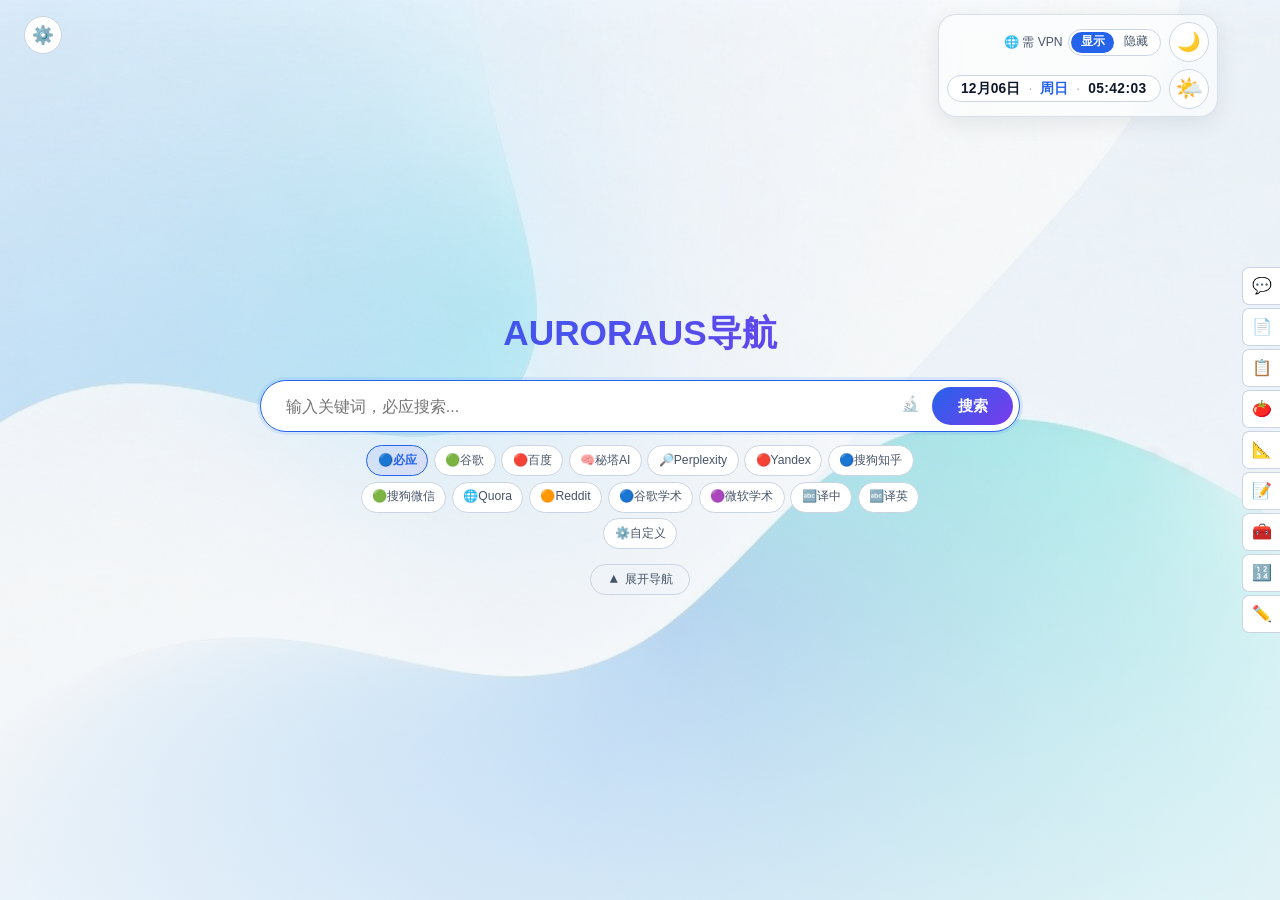
==== commit 2a3094f2: "提交最新修改" ====
--- a/index.html
+++ b/index.html
@@ -191,13 +191,31 @@
 
     /* === Right Quick Links === */
     /* Edge icon bar */
-    .rt-edge { position:fixed; right:0; top:50%; transform:translateY(-50%); z-index:180; display:flex; flex-direction:column; gap:3px; }
+    .rt-edge { position:fixed; right:0; top:50%; transform:translateY(-50%); z-index:180; display:flex; flex-direction:column; }
+    /* 工具条内容容器：正常时与旧版一致（贴右、竖排、3px 间距）；
+       工具过多时高度封顶并允许滚动 —— 保证第一条工具永远落在「右上角时钟区」下方，不会和它重叠。 */
+    .rt-tabs { display:flex; flex-direction:column; gap:3px; max-height:calc(100vh - 18rem); overflow-y:auto; overflow-x:hidden; scrollbar-width:none; -ms-overflow-style:none; }
+    .rt-tabs::-webkit-scrollbar { width:0; height:0; display:none; }
     .rt-tab { width:38px; height:38px; display:flex; align-items:center; justify-content:center; background:var(--bg2); border:1px solid var(--rule); border-right:none; border-radius:7px 0 0 7px; cursor:pointer; font-size:1rem; color:var(--ink); transition:all .15s; position:relative; }
     .rt-tab:hover { background:rgba(37,99,235,.08); color:var(--accent); border-color:var(--accent); }
     .rt-tab .rt-label { display:none; }
     .rt-tab:hover .rt-label { display:block; position:absolute; right:44px; top:50%; transform:translateY(-50%); background:rgba(0,0,0,.78); color:#fff; font-size:.72rem; padding:.2rem .55rem; border-radius:4px; white-space:nowrap; pointer-events:none; }
     /* 用户要求：只有横向分辨率低于 600px 才隐藏快捷工具（600~1023 仍然显示，页面留出让位内边距） */
     @media (max-width:599px) { .rt-edge { display:none !important; } }
+
+    /* === 清爽模式（Ctrl + 空格）：只留搜索框 + 站点卡片 === */
+    body.clean-ui .rt-edge,
+    body.clean-ui .hero-corner,
+    body.clean-ui .settings-btn { display: none !important; }
+    /* 切换时的轻提示（1.6 秒后自己消失，不挡住任何东西） */
+    .mode-toast {
+      position: fixed; left: 50%; bottom: 2.2rem; transform: translateX(-50%) translateY(10px);
+      z-index: 460; max-width: min(92vw, 540px); padding: 0.55rem 0.95rem;
+      background: rgba(17, 24, 39, 0.88); color: #fff; font-size: 0.8rem; line-height: 1.5;
+      border-radius: 999px; box-shadow: 0 8px 24px rgba(0, 0, 0, 0.25);
+      opacity: 0; pointer-events: none; transition: opacity .25s, transform .25s;
+    }
+    .mode-toast.show { opacity: 1; transform: translateX(-50%) translateY(0); }
     @media (min-width:600px) and (max-width:1023px) {
       body.rt-right-on .page-wrapper { padding-right: 3.4rem; }
       body.rt-left-on .page-wrapper { padding-left: 3.4rem; }
@@ -223,6 +241,8 @@
     /* 地球实况：折叠状态（只有搜索框时）首屏占满一屏；展开导航后恢复常高，卡片立刻可见 */
     body.wp-earth .hero { min-height: clamp(380px, 42vw, 720px); }
     body.all-hidden.wp-earth .hero { min-height: 100vh; }
+    /* 展开导航时主角是站点卡片：地球实况只保留「横幅」高度，别把导航挤出首屏（用户 2026-10-17 要求） */
+    body.wp-earth:not(.all-hidden) .hero { min-height: clamp(230px, 22vw, 360px); }
     body.wp-earth .hero-bg { background-size: cover; background-position: center center; }
     /* 遮罩压淡：用户要求"清晰度高一点"，卫星云图直接看清 */
     body.wp-earth .hero-overlay {
@@ -318,6 +338,9 @@
       backdrop-filter: blur(10px); -webkit-backdrop-filter: blur(10px);
     }
     body.dark .hero-corner { background: rgba(15, 23, 42, 0.52); border-color: rgba(148, 163, 184, 0.22); }
+    /* 右侧工具条常显时，右上角整块再往左让 40px：与图标列横向完全错开，任何工具数量都不会压在一起。
+       （<600px 时工具条本身是隐藏的，不需要让位，所以只在大屏生效） */
+    @media (min-width: 600px) { body.rt-right-on .hero-corner { right: calc(1.4rem + 40px); } }
     .hc-row { display: flex; align-items: center; justify-content: flex-end; gap: 0.5rem; min-height: 40px; }
     .hero-corner > *, .hero-corner .hc-row > * {
       position: static !important; top: auto !important; right: auto !important; left: auto !important;
@@ -358,6 +381,12 @@
       .hero-tool-btn { font-size: 1.2rem; }
       .vpn-quick { font-size: 0.68rem; }
       .vpn-quick .vpn-quick-label { display: none; }
+      /* 手机端：不显示日期时间与天气，连外面那个圆角玻璃框也不要（只留主题/需VPN 两个按钮本身） */
+      .hero-clock, #heroWeatherBtn, #hcRowBottom { display: none !important; }
+      .hero-corner, body.dark .hero-corner {
+        background: none; border: 0; box-shadow: none; padding: 0;
+        backdrop-filter: none; -webkit-backdrop-filter: none;
+      }
     }
 
     /* === 右上角：日期 / 周几 / 当地时间（在需VPN开关与主题切换之间） === */
@@ -2900,8 +2929,8 @@
   </div>
 
   <!-- === Right Quick Links === -->
-  <div class="rt-edge" id="rtEdge"></div>
-  <div class="rt-edge rt-left" id="rtEdgeLeft"></div>
+  <div class="rt-edge" id="rtEdge"><div class="rt-tabs" id="rtEdgeTabs"></div></div>
+  <div class="rt-edge rt-left" id="rtEdgeLeft"><div class="rt-tabs" id="rtEdgeLeftTabs"></div></div>
 
   <!-- === Todo Floating Window === -->
   <div class="todo-window" id="todoWindow">
@@ -3119,8 +3148,11 @@
           <button class="settings-action-btn" onclick="importFromUrl()">🌐 导入网络文件</button>
           <button class="settings-action-btn danger" onclick="restoreDefaults()">🔄 恢复默认导航</button>
           <button class="settings-action-btn" onclick="exportConfig()">📤 导出配置</button>
+          <button class="settings-action-btn" id="cfgUrlUpdateBtn" onclick="updateSavedCfg()" title="重新读取已保存的网络地址，并用上面的最新配置覆盖本机设置" style="display:none">🔄 更新已保存的网络配置</button>
+          <button class="settings-action-btn danger" id="cfgUrlForgetBtn" onclick="forgetSavedCfgUrl()" title="忘掉这个网络地址（本机配置不受影响；之后可重新填新的地址）" style="display:none">🗑 忘记地址</button>
         </div>
-        <p class="settings-hint">支持通过本地JSON文件或网络URL导入/导出全部配置（含快捷工具）</p>
+        <p class="settings-hint" id="cfgUrlHint" style="display:none;">已记住的网络地址：<code id="cfgUrlText"></code> <span id="cfgUrlWhen"></span></p>
+        <p class="settings-hint">支持通过本地JSON文件或网络URL导入/导出全部配置（含快捷工具、每个工具的左/右位置、侧边栏折叠、分类折叠、待办/记事本等浏览器侧设置）。导出成功后可选择记住这份配置的网络地址，下次一键更新；地址随时可忘记或换成新的。</p>
       </div>
 
       <div class="settings-section full">
@@ -3154,6 +3186,15 @@
           <span class="settings-chip on" onclick="setTheme('light',this)" id="setThemeLight">浅色模式</span>
           <span class="settings-chip" onclick="setTheme('dark',this)" id="setThemeDark">深色模式</span>
         </div>
+      </div>
+
+      <div class="settings-section">
+        <h4>🧼 清爽模式</h4>
+        <div class="settings-row">
+          <span class="settings-chip" onclick="setCleanUi(true)" id="setCleanOn" title="隐藏右侧快捷工具、右上角时间/天气/主题与设置按钮">开启（隐藏装饰）</span>
+          <span class="settings-chip on" onclick="setCleanUi(false)" id="setCleanOff" title="正常显示全部按钮与面板">关闭（正常显示）</span>
+        </div>
+        <p class="settings-hint">快捷键 <strong>Ctrl + 空格</strong> 同样可切换。<strong>状态会记住，刷新后保持</strong>；清爽模式打开时，用 Ctrl + S 仍能进入本设置面板把它关掉。</p>
       </div>
 
       <div class="settings-section">
@@ -3729,6 +3770,81 @@
 
     loadCustomEngine();
 
+    // ---------- 清爽模式（Ctrl + 空格）与 Ctrl + Win 展开/收起导航 ----------
+    var cleanUi = false;          // 只在本次会话内有效：刷新即恢复正常（不会把人锁在清爽模式里）
+    function showModeToast(msg) {
+      var t = document.getElementById('modeToast');
+      if (!t) {
+        t = document.createElement('div');
+        t.id = 'modeToast';
+        t.className = 'mode-toast';
+        document.body.appendChild(t);
+      }
+      t.textContent = msg;
+      t.classList.add('show');
+      if (t.__hideTimer) clearTimeout(t.__hideTimer);
+      t.__hideTimer = setTimeout(function() { t.classList.remove('show'); }, 1600);
+    }
+    // 清爽模式：用户要求「刷新后也要维持」，所以落盘 nav_clean_ui（'1' 开 / '0' 关）。
+    // 启动时静默套用（不弹提示）；只有主动按 Ctrl + 空格 切换时才提示。
+    var CLEAN_UI_KEY = 'nav_clean_ui';
+    function loadCleanUi() {
+      var on = false;
+      try { on = localStorage.getItem(CLEAN_UI_KEY) === '1'; } catch(e) {}
+      cleanUi = on;
+      document.body.classList.toggle('clean-ui', on);
+      if (on) {
+        // 刷新后仍然清爽，但给一次 1.6 秒的提示，免得忘了怎么退出来
+        setTimeout(function() { showModeToast('🧼 清爽模式（已保留）· 按 Ctrl + 空格 恢复'); }, 400);
+      }
+      return on;
+    }
+    function setCleanUi(on, silent) {
+      cleanUi = !!on;
+      document.body.classList.toggle('clean-ui', cleanUi);
+      try { localStorage.setItem(CLEAN_UI_KEY, cleanUi ? '1' : '0'); } catch(e) {}
+      // 设置面板里的两个 chip 就地回显（不整块重刷）
+      var cOn = document.getElementById('setCleanOn');
+      var cOff = document.getElementById('setCleanOff');
+      if (cOn) cOn.classList.toggle('on', cleanUi);
+      if (cOff) cOff.classList.toggle('on', !cleanUi);
+      if (silent) return;
+      showModeToast(cleanUi
+        ? '🧼 清爽模式：已隐藏快捷工具、时间/天气、主题与设置（Ctrl + 空格 恢复，刷新后保持）'
+        : '↩️ 已恢复：快捷工具 / 时间天气 / 主题 / 设置（刷新后保持）');
+    }
+    function toggleCleanUi() { setCleanUi(!cleanUi); }
+    window.setCleanUi = setCleanUi;
+    window.toggleCleanUi = toggleCleanUi;
+    window.loadCleanUi = loadCleanUi;
+    loadCleanUi();
+
+    var ctrlWinHeld = false;
+    document.addEventListener('keydown', function(e) {
+      var isModKey = (e.key === 'Control' || e.key === 'Meta' || e.key === 'OS' ||
+                      e.code === 'ControlLeft' || e.code === 'ControlRight' ||
+                      e.code === 'MetaLeft' || e.code === 'MetaRight');
+      // ① Ctrl + 空格：清爽模式开关（隐藏快捷工具 + 右上角时间/天气/主题 + 设置按钮，再按恢复）
+      if (e.ctrlKey && !e.metaKey && !e.altKey && !e.shiftKey && (e.code === 'Space' || e.key === ' ')) {
+        e.preventDefault();
+        toggleCleanUi();
+        return;
+      }
+      // ② Ctrl + Win：展开 / 收起导航（只认「按下的是 Ctrl 或 Win 本身」，避免 Ctrl+Win+方向键这类系统组合误触）
+      if (e.ctrlKey && e.metaKey && !e.altKey && !e.shiftKey && isModKey) {
+        e.preventDefault();
+        if (!ctrlWinHeld) {
+          ctrlWinHeld = true;
+          toggleAllContent();
+          showModeToast(allHidden ? '📕 已收起导航（Ctrl + Win 展开）' : '📖 已展开导航（Ctrl + Win 收起）');
+        }
+      }
+    }, true);
+    document.addEventListener('keyup', function(e) {
+      if (e.key === 'Control' || e.key === 'Meta' || e.key === 'OS') ctrlWinHeld = false;
+    }, true);
+    window.addEventListener('blur', function() { ctrlWinHeld = false; });
+
     function toggleAllContent() {
       allHidden = !allHidden;
       if (allHidden) {
@@ -4266,7 +4382,9 @@
 
     document.getElementById('searchInput').addEventListener('input', function() {
       var sb = document.querySelector('.search-box');
-      if (searchMode === 'focus') {            // 专注搜索：不匹配本站关键词、不展开分类，导航保持折叠
+      // 专注搜索只在「导航收起」时生效。一旦导航是展开的（用户这时的目的是挑网站），
+      // 输入就直接走全检索：跨全部分类过滤卡片，不会因为选了专注搜索就"展开了却搜不到"。
+      if (searchMode === 'focus' && document.body.classList.contains('all-hidden')) {
         handleFocusSearchInput(sb);
         return;
       }
@@ -5188,8 +5306,12 @@
           else right += rtTabHtml(t);
         });
       }
-      if (edge) edge.innerHTML = right;
-      if (edgeL) edgeL.innerHTML = left;
+      // 工具图标写进内层 .rt-tabs：内层负责「高度封顶 + 滚动」，外层只负责贴边居中定位。
+      // 这样工具再多，第一条也永远在右上角时钟区下方，不会和日期/天气叠在一起。
+      var tabsR = document.getElementById('rtEdgeTabs');
+      var tabsL = document.getElementById('rtEdgeLeftTabs');
+      if (tabsR) tabsR.innerHTML = right; else if (edge) edge.innerHTML = right;
+      if (tabsL) tabsL.innerHTML = left; else if (edgeL) edgeL.innerHTML = left;
       document.body.classList.toggle('rt-left-on', !!left);
       document.body.classList.toggle('rt-right-on', !!right);
       applyTodoBadge();
@@ -5271,6 +5393,9 @@
       applySearchModeUi();      // 搜索模式 chip + 说明文案
       applySearchKeepUi();      // 搜索后是否清空输入框
       applySearchAdvUi();       // 高级搜索 chip/输入框回显
+      refreshCfgUrlUi();        // 「更新已保存的网络配置 / 忘记地址」按钮回显
+      on('setCleanOn', cleanUi);
+      on('setCleanOff', !cleanUi);
       var ft = $('setFreqToggle');
       if (ft) ft.classList.toggle('on', freqVisible);
       var fc = $('setFreqCount');
@@ -5440,34 +5565,141 @@
       e.target.value = '';
     }
 
-    function importFromUrl() {
-      var url = prompt('请输入JSON配置文件的网络地址（URL）：', '');
-      if (!url || !url.trim()) return;
-      url = url.trim();
-      if (!/^https?:\/\//.test(url)) { alert('请输入以 http:// 或 https:// 开头的合法网址'); return; }
+    // ===== 记住「配置文件的网络地址」：导出后可一键记住，下次一键更新，也可随时忘掉/替换 =====
+    var CFG_URL_KEY = 'nav_cfg_url';
+    var CFG_URL_AT_KEY = 'nav_cfg_url_at';
+
+    function getSavedCfgUrl() {
+      try {
+        var u = localStorage.getItem(CFG_URL_KEY) || '';
+        return /^https?:\/\//.test(u) ? u : '';
+      } catch(e) { return ''; }
+    }
+    function savedCfgUrlAt() {
+      try { return parseInt(localStorage.getItem(CFG_URL_AT_KEY) || '0', 10) || 0; } catch(e) { return 0; }
+    }
+    function setSavedCfgUrl(url) {
+      url = String(url || '').trim();
+      if (!/^https?:\/\//.test(url)) return false;
+      try {
+        localStorage.setItem(CFG_URL_KEY, url);
+        localStorage.setItem(CFG_URL_AT_KEY, String(Date.now()));
+      } catch(e) { return false; }
+      refreshCfgUrlUi();
+      return true;
+    }
+    function forgetSavedCfgUrl(skipConfirm) {
+      if (!getSavedCfgUrl()) { refreshCfgUrlUi(); return; }
+      if (!skipConfirm && !confirm('只是忘掉这个网络地址（本机配置不会变），之后想用再点「🌐 导入网络文件」重新填即可。\n\n确定忘记吗？')) return;
+      try {
+        localStorage.removeItem(CFG_URL_KEY);
+        localStorage.removeItem(CFG_URL_AT_KEY);
+      } catch(e) {}
+      refreshCfgUrlUi();
+    }
+    // 设置面板里的「更新 / 忘记」按钮与地址回显
+    function refreshCfgUrlUi() {
+      var url = getSavedCfgUrl();
+      var row = document.getElementById('cfgUrlRow');
+      var hint = document.getElementById('cfgUrlHint');
+      var text = document.getElementById('cfgUrlText');
+      var btnUp = document.getElementById('cfgUrlUpdateBtn');
+      var btnDel = document.getElementById('cfgUrlForgetBtn');
+      if (row) row.style.display = url ? '' : 'none';
+      if (hint) hint.style.display = url ? '' : 'none';
+      if (btnUp) btnUp.style.display = url ? '' : 'none';
+      if (btnDel) btnDel.style.display = url ? '' : 'none';
+      if (text) text.textContent = url || '';
+      if (url) {
+        var at = savedCfgUrlAt();
+        var when = '';
+        try {
+          if (at) {
+            var d = new Date(at);
+            when = '（' + d.getFullYear() + '-' + ('0' + (d.getMonth() + 1)).slice(-2) + '-' + ('0' + d.getDate()).slice(-2) +
+                   ' ' + ('0' + d.getHours()).slice(-2) + ':' + ('0' + d.getMinutes()).slice(-2) + ' 记录）';
+          }
+        } catch(e) {}
+        var titleEl = document.getElementById('cfgUrlWhen');
+        if (titleEl) titleEl.textContent = when;
+      }
+    }
+    // 统一的网络抓取（带超时）：成功回调 cb(null, text)，失败 cb(msg)
+    function fetchCfgText(url, cb) {
       try {
         var xhr = new XMLHttpRequest();
         xhr.open('GET', url, true);
         xhr.timeout = 15000;
         xhr.onload = function() {
-          if (xhr.status >= 200 && xhr.status < 300) {
-            processImportJson(xhr.responseText);
-          } else {
-            alert('获取网络文件失败：HTTP ' + xhr.status);
-          }
+          if (xhr.status >= 200 && xhr.status < 300) cb(null, xhr.responseText);
+          else cb('获取网络文件失败：HTTP ' + xhr.status);
         };
-        xhr.onerror = function() { alert('网络请求失败，请检查网址是否正确、是否允许跨域访问'); };
-        xhr.ontimeout = function() { alert('请求超时，请检查网络连接'); };
+        xhr.onerror = function() { cb('网络请求失败，请检查网址是否正确、是否允许跨域访问'); };
+        xhr.ontimeout = function() { cb('请求超时，请检查网络连接'); };
         xhr.send();
       } catch(err) {
-        alert('请求发送失败：' + err.message);
-      }
+        cb('请求发送失败：' + (err && err.message));
+      }
+    }
+
+    function importFromUrl() {
+      var saved = getSavedCfgUrl();
+      var url = prompt('请输入JSON配置文件的网络地址（URL）：', saved || '');
+      if (!url || !url.trim()) return;
+      url = url.trim();
+      if (!/^https?:\/\//.test(url)) { alert('请输入以 http:// 或 https:// 开头的合法网址'); return; }
+      fetchCfgText(url, function(err, text) {
+        if (err) { alert(err); return; }
+        if (url !== saved && confirm('配置已抓到。是否记住这个网络地址？\n记下之后，「📥 导入/导出」里会多一个「🔄 更新已保存的网络配置」，以后一个按钮就能同步最新配置。')) {
+          setSavedCfgUrl(url);
+        }
+        processImportJson(text);
+      });
+    }
+
+    // 一键更新：重新读取已保存地址上的配置并覆盖本机设置（覆盖前先确认）
+    function updateSavedCfg() {
+      var url = getSavedCfgUrl();
+      if (!url) { refreshCfgUrlUi(); alert('还没有保存网络地址。先导出配置，或点「🌐 导入网络文件」填一次地址。'); return; }
+      if (!confirm('将从以下地址重新读取配置并覆盖本机设置：\n' + url + '\n\n确定更新吗？')) return;
+      var hint = document.getElementById('cfgUrlHint');
+      if (hint) hint.textContent = '正在读取 ' + url + ' …';
+      fetchCfgText(url, function(err, text) {
+        refreshCfgUrlUi();
+        if (err) { alert(err + '\n\n（地址仍然记着，稍后可以再点一次「🔄 更新已保存的网络配置」）'); return; }
+        processImportJson(text);
+      });
+    }
+
+    // 导出成功后的「要不要记住这份配置的网络地址」
+    function askRememberCfgUrlAfterExport() {
+      var cur = getSavedCfgUrl();
+      if (!confirm('配置文件已下载到本机。\n\n如果你已经（或准备）把它上传到某个网络地址（GitHub Raw / Gitee / 自己的服务器 / 云盘直链），可以现在把这个地址记下来 —— 以后在「📥 导入/导出」里点「🔄 更新已保存的网络配置」就能一键同步。\n\n现在记录地址吗？')) return;
+      var url = prompt('请输入这份配置文件所在的网络地址（URL）：', cur || '');
+      if (!url || !url.trim()) return;
+      url = url.trim();
+      if (!/^https?:\/\//.test(url)) { alert('请输入以 http:// 或 https:// 开头的合法网址（地址没有被记录）'); return; }
+      if (setSavedCfgUrl(url)) alert('已记住这个地址：\n' + url + '\n\n以后在「📥 导入/导出」里点「🔄 更新已保存的网络配置」即可一键读取最新配置。');
     }
 
     function processImportJson(raw) {
       try {
         var data = JSON.parse(raw);
         if (!data || typeof data !== 'object') { alert('JSON格式不正确'); return; }
+        var res = applyConfigData(data);
+        if (!res.ok) { alert('配置内容不完整，未做任何修改'); return; }
+        alert('导入成功！共 ' + res.msgs.join('、') + '。页面将刷新以应用配置。');
+        location.reload();
+      } catch(err) {
+        alert('JSON解析失败：' + err.message);
+      }
+    }
+
+    // 只应用配置数据（不弹窗、不刷新）：本地导入 / 网络导入 / 「更新已保存的网络配置」共用同一套规则，
+    // 也让 UI 自检可以直接调用它验证「导出→导入」是否完整往返。
+    function applyConfigData(data) {
+      if (!data || typeof data !== 'object') return { ok: false, msgs: [] };
+      try {
         var customCats = [];
         if (data.categories && Array.isArray(data.categories)) {
             data.categories.forEach(function(cat) {
@@ -5570,8 +5802,13 @@
             if (settings.theme && (settings.theme === 'light' || settings.theme === 'dark')) {
               localStorage.setItem('nav_theme', settings.theme);
             }
-            if (settings.wallpaper && (settings.wallpaper === 'bing' || settings.wallpaper === 'default' || settings.wallpaper === 'custom' || settings.wallpaper === 'local')) {
+            if (settings.wallpaper && (settings.wallpaper === 'default' || settings.wallpaper === 'earth' || settings.wallpaper === 'bing' || settings.wallpaper === 'custom' || settings.wallpaper === 'local')) {
               localStorage.setItem('nav_wallpaper', settings.wallpaper);
+              // 导入视为「用户显式选择」：写好换代标记，否则地球实况会被默认壁纸的一次性迁移改回去
+              try {
+                localStorage.setItem('nav_wp_ver', '36');
+                localStorage.setItem('nav_wp_default_migrated', '1');
+              } catch(e) {}
             }
             if (typeof settings.customWallpaper === 'string' && settings.customWallpaper.length > 0) {
               localStorage.setItem('nav_custom_wp', settings.customWallpaper);
@@ -5612,7 +5849,89 @@
               try { localStorage.setItem('nav_search_adv', JSON.stringify(advIn)); } catch(e) {}
             }
           }
+          // —— 浏览器侧配置：换浏览器/换电脑时必须能完整带走（快捷工具左/右侧别、侧边栏、分类折叠、当前引擎、浮窗位置…）——
           var msgParts = [];
+          var ui = data.ui;
+          var uiCount = 0;
+          if (ui && typeof ui === 'object') {
+            if (ui.rtSides && typeof ui.rtSides === 'object') {
+              var sidesIn = {};
+              Object.keys(ui.rtSides).forEach(function(k) {
+                if (typeof k === 'string' && k.length <= 60) {
+                  sidesIn[k] = ui.rtSides[k] === 'left' ? 'left' : 'right';
+                }
+              });
+              try { localStorage.setItem('nav_rt_sides', JSON.stringify(sidesIn)); } catch(e) {}
+              if (Object.keys(sidesIn).length) uiCount++;
+            }
+            if (ui.sidebar === 'collapsed' || ui.sidebar === 'expanded') {
+              try { localStorage.setItem('nav_sidebar', ui.sidebar); } catch(e) {}
+              uiCount++;
+            }
+            if (ui.catCollapse && typeof ui.catCollapse === 'object') {
+              var ccIn = {};
+              Object.keys(ui.catCollapse).forEach(function(k) {
+                if (typeof k === 'string' && k.length <= 60 && ui.catCollapse[k]) ccIn[k] = true;
+              });
+              try { localStorage.setItem('nav_cat_collapse', JSON.stringify(ccIn)); } catch(e) {}
+              uiCount++;
+            }
+            if (typeof ui.engine === 'string' && /^[a-z0-9_-]{1,32}$/i.test(ui.engine)) {
+              try { localStorage.setItem('nav_engine', ui.engine); } catch(e) {}
+              uiCount++;
+            }
+            if (typeof ui.wpExport === 'boolean') {
+              try { localStorage.setItem('nav_wp_export', ui.wpExport ? '1' : '0'); } catch(e) {}
+              uiCount++;
+            }
+            if (typeof ui.cleanUi === 'boolean') {
+              // 清爽模式也随配置搬：导入后刷新即生效（不走 setCleanUi，避免加载期弹提示）
+              try { localStorage.setItem('nav_clean_ui', ui.cleanUi ? '1' : '0'); } catch(e) {}
+              uiCount++;
+            }
+            if (Array.isArray(ui.wpPool)) {
+              var poolIn = ui.wpPool.filter(function(u) { return typeof u === 'string' && u.length <= 500; }).slice(0, 80);
+              if (poolIn.length) { try { localStorage.setItem('nav_wp_pool', JSON.stringify(poolIn)); } catch(e) {} uiCount++; }
+            }
+            if (ui.pos && typeof ui.pos === 'object') {
+              Object.keys(ui.pos).forEach(function(k) {
+                if (['todo', 'note', 'pomo', 'conv', 'weather'].indexOf(k) < 0) return;
+                var v = ui.pos[k];
+                if (typeof v === 'string' && v.length <= 400) {
+                  try { localStorage.setItem('nav_' + k + '_pos', v); } catch(e) {}
+                  uiCount++;
+                }
+              });
+            }
+            // 记住的「配置网络地址」也随配置迁移：新电脑导入后同样能一键更新
+            if (typeof ui.configUrl === 'string' && /^https?:\/\//.test(ui.configUrl) && ui.configUrl.length <= 2048) {
+              try {
+                localStorage.setItem('nav_cfg_url', ui.configUrl);
+                localStorage.setItem('nav_cfg_url_at', String(Date.now()));
+                refreshCfgUrlUi();
+              } catch(e) {}
+              uiCount++;
+            }
+          }
+          // —— 悬浮窗里的内容（待办 / 记事本 / 番茄钟统计）：「换电脑不想丢」的数据也一起搬 ——
+          var content = (data.content && typeof data.content === 'object') ? data.content : {};
+          // 兼容配置编辑器导出的扁平字段（todoItems / noteContent / pomoStats 直接写在顶层）
+          var contentTodos = Array.isArray(content.todoItems) ? content.todoItems
+                            : (Array.isArray(data.todoItems) ? data.todoItems : null);
+          var contentNote = (typeof content.note === 'string') ? content.note
+                           : ((typeof data.noteContent === 'string') ? data.noteContent : null);
+          var contentPomo = (content.pomoStats && typeof content.pomoStats === 'object') ? content.pomoStats
+                          : ((data.pomoStats && typeof data.pomoStats === 'object') ? data.pomoStats : null);
+          if (contentTodos) {
+            try { localStorage.setItem('nav_todo_items', JSON.stringify(contentTodos)); } catch(e) {}
+          }
+          if (contentNote !== null) {
+            try { localStorage.setItem('nav_note_content', contentNote); } catch(e) {}
+          }
+          if (contentPomo) {
+            try { localStorage.setItem('nav_pomo_stats', JSON.stringify(contentPomo)); } catch(e) {}
+          }
+          if (uiCount) msgParts.push('浏览器侧设置 ' + uiCount + ' 项');
           if (data.rtTools && Array.isArray(data.rtTools)) {
             saveRtCustom(data.rtTools);
             msgParts.push(data.rtTools.length + ' 个快捷工具');
@@ -5622,16 +5941,15 @@
           if (addSites) { var c = 0; Object.keys(addSites).forEach(function(k) { c += addSites[k].length; }); if (c) msgParts.push('添加 ' + c + ' 个站点到已有分类'); }
           if (removeSites) { var c = 0; Object.keys(removeSites).forEach(function(k) { c += removeSites[k].length; }); if (c) msgParts.push('移除 ' + c + ' 个站点'); }
           if (settings) msgParts.push('设置项已应用');
-          alert('导入成功！共 ' + msgParts.join('、') + '。页面将刷新以应用配置。');
-          location.reload();
+          return { ok: true, msgs: msgParts };
         } catch(err) {
-          alert('JSON解析失败：' + err.message);
+          return { ok: false, msgs: [], error: (err && err.message) || '解析失败' };
         }
       }
 
       function restoreDefaults() {
         if (!confirm('确定要恢复默认导航吗？这将清除所有自定义导入的分类、导航和搜索引擎，且无法撤销。')) return;
-        var keys = ['nav_custom_cats', 'nav_custom_engines', 'nav_hidden_engines', 'nav_hidden_cats', 'nav_freq_visible', 'nav_freq_count', 'nav_wallpaper', 'nav_wp_default_migrated', 'nav_custom_wp', 'nav_bing_wp_url', 'nav_theme', 'nav_landscape_date', 'nav_landscape_idx', 'nav_wp_last_scan', 'nav_wp_max', 'nav_added_sites', 'nav_removed_sites', 'nav_wp_export', 'nav_local_wp', 'nav_all_hidden', 'nav_fold_mode', 'nav_fy4_cache', 'nav_live_scope', 'nav_live_map_cache', 'nav_earth_scope', 'nav_cat_order', 'nav_cat_order_ver', 'nav_cat_sort_mode', 'nav_cat_sort_migrated', 'nav_search_mode', 'nav_search_keep', 'nav_search_adv', 'nav_vpn_mode_ver', 'nav_notepad', 'nav_notepad_imgs', 'nav_rt_custom_tools', 'nav_rt_enabled', 'nav_fav', 'nav_fav_clicks'];
+        var keys = ['nav_custom_cats', 'nav_custom_engines', 'nav_hidden_engines', 'nav_hidden_cats', 'nav_freq_visible', 'nav_freq_count', 'nav_wallpaper', 'nav_wp_default_migrated', 'nav_custom_wp', 'nav_bing_wp_url', 'nav_theme', 'nav_landscape_date', 'nav_landscape_idx', 'nav_wp_last_scan', 'nav_wp_max', 'nav_added_sites', 'nav_removed_sites', 'nav_wp_export', 'nav_local_wp', 'nav_all_hidden', 'nav_fold_mode', 'nav_fy4_cache', 'nav_live_scope', 'nav_live_map_cache', 'nav_earth_scope', 'nav_cat_order', 'nav_cat_order_ver', 'nav_cat_sort_mode', 'nav_cat_sort_migrated', 'nav_search_mode', 'nav_search_keep', 'nav_search_adv', 'nav_vpn_mode_ver', 'nav_notepad', 'nav_notepad_imgs', 'nav_rt_custom_tools', 'nav_rt_enabled', 'nav_rt_sides', 'nav_sidebar', 'nav_cat_collapse', 'nav_cfg_url', 'nav_cfg_url_at', 'nav_clean_ui', 'nav_fav', 'nav_fav_clicks'];
       keys.forEach(function(k) { try { localStorage.removeItem(k); } catch(e) {} });
       // 大对象在 IndexedDB 里，也要一起清（否则"恢复默认"后本地壁纸/卫星缓存还在）
       try {
@@ -5651,12 +5969,15 @@
         var url = URL.createObjectURL(blob);
         var a = document.createElement('a');
         a.href = url;
-        a.download = 'auroraus_config_' + new Date().toISOString().slice(0,10) + '.json';
+        var fname = 'auroraus_config_' + new Date().toISOString().slice(0,10) + '.json';
+        a.download = fname;
         document.body.appendChild(a);
         a.click();
         document.body.removeChild(a);
         URL.revokeObjectURL(url);
-        alert('配置导出成功！已下载 auroraus_config_' + new Date().toISOString().slice(0,10) + '.json');
+        alert('配置导出成功！已下载 ' + fname);
+        // 用户要求：导出成功后问一下「要不要把这个配置的网络地址记下来」，记下就能一键更新
+        askRememberCfgUrlAfterExport();
       });
       return true;
     }
@@ -5752,6 +6073,60 @@
         if (favClkExport && Object.keys(favClkExport).length) data.favClicks = favClkExport;
       } catch(e) {}
 
+      // —— 浏览器侧配置：保证「换浏览器/换电脑导入后一模一样」——
+      var ui = {};
+      try {
+        var sidesExport = JSON.parse(localStorage.getItem('nav_rt_sides') || '{}');
+        if (sidesExport && Object.keys(sidesExport).length) ui.rtSides = sidesExport;
+      } catch(e) {}
+      try {
+        var sbExport = localStorage.getItem('nav_sidebar');
+        if (sbExport === 'collapsed' || sbExport === 'expanded') ui.sidebar = sbExport;
+      } catch(e) {}
+      try {
+        var ccExport = JSON.parse(localStorage.getItem('nav_cat_collapse') || '{}');
+        if (ccExport && Object.keys(ccExport).length) ui.catCollapse = ccExport;
+      } catch(e) {}
+      try {
+        var engExport = localStorage.getItem('nav_engine');
+        if (engExport) ui.engine = engExport;
+      } catch(e) {}
+      try { ui.wpExport = localStorage.getItem('nav_wp_export') === '1'; } catch(e) {}
+      try { ui.cleanUi = localStorage.getItem('nav_clean_ui') === '1'; } catch(e) {}
+      try {
+        var poolExport = JSON.parse(localStorage.getItem('nav_wp_pool') || '[]');
+        if (Array.isArray(poolExport) && poolExport.length) ui.wpPool = poolExport;
+      } catch(e) {}
+      var posExport = {};
+      ['todo', 'note', 'pomo', 'conv', 'weather'].forEach(function(k) {
+        try {
+          var pv = localStorage.getItem('nav_' + k + '_pos');
+          if (pv) posExport[k] = pv;
+        } catch(e) {}
+      });
+      if (Object.keys(posExport).length) ui.pos = posExport;
+      try {
+        var cfgUrlExport = getSavedCfgUrl();
+        if (cfgUrlExport) ui.configUrl = cfgUrlExport;
+      } catch(e) {}
+      if (Object.keys(ui).length) data.ui = ui;
+
+      // —— 悬浮窗内容：待办 / 记事本 / 番茄钟统计（换电脑不想丢）——
+      var content = {};
+      try {
+        var todoExport = JSON.parse(localStorage.getItem('nav_todo_items') || '[]');
+        if (Array.isArray(todoExport) && todoExport.length) content.todoItems = todoExport;
+      } catch(e) {}
+      try {
+        var noteExport = localStorage.getItem('nav_note_content');
+        if (noteExport) content.note = noteExport;
+      } catch(e) {}
+      try {
+        var pomoExport = JSON.parse(localStorage.getItem('nav_pomo_stats') || '{}');
+        if (pomoExport && Object.keys(pomoExport).length) content.pomoStats = pomoExport;
+      } catch(e) {}
+      if (Object.keys(content).length) data.content = content;
+
       return data;
     }
 
@@ -6877,6 +7252,18 @@
       if (e.key === 'Escape') {
         clearSearchInput();
       }
+      // Ctrl + ← / →：按显示顺序切到上 / 下一个可用搜索引擎（取代旧版「单独按 Ctrl / Alt」）
+      if (e.ctrlKey && !e.metaKey && !e.altKey && !e.shiftKey && (e.key === 'ArrowLeft' || e.key === 'ArrowRight')) {
+        e.preventDefault();
+        switchEngineByStep(e.key === 'ArrowRight' ? 1 : -1);
+        return;
+      }
+      // Alt + V：显示 / 隐藏「需 VPN」的站点与搜索引擎（点一下切换）
+      if (e.altKey && !e.ctrlKey && !e.metaKey && !e.shiftKey && (e.key === 'v' || e.key === 'V')) {
+        e.preventDefault();
+        toggleVpnQuick();
+        return;
+      }
       if (e.key === 'k' && e.ctrlKey) {
         e.preventDefault();
         document.getElementById('searchInput').focus();
@@ -6888,9 +7275,8 @@
       }
     });
 
-    var ctrlAlone = false;
-    var altAlone = false;
-
+    // 按显示顺序切换搜索引擎 / 显示隐藏「需 VPN」（用户 2026-10-17 指定的快捷键）
+    // Ctrl + →  下一个可用引擎；Ctrl + ←  上一个可用引擎；Alt + V  显示/隐藏需 VPN 的站点与搜索引擎
     function switchEngineByStep(step) {
       var engine = getSelectedEngine();
       var visibleKeys = getVisibleEngineKeys();
@@ -6906,25 +7292,18 @@
       return visibleKeys[next];
     }
 
-    document.addEventListener('keydown', function(e) {
-      if (e.key === 'Control') { ctrlAlone = true; altAlone = false; return; }
-      if (e.key === 'Alt') { altAlone = true; ctrlAlone = false; e.preventDefault(); return; }
-      if (e.ctrlKey && e.key !== 'Control' && e.key !== 'Alt') ctrlAlone = false;
-      if (e.altKey && e.key !== 'Alt') altAlone = false;
-      if (!e.ctrlKey && e.key !== 'Control') ctrlAlone = false;
-      if (!e.altKey && e.key !== 'Alt') altAlone = false;
-    });
-    document.addEventListener('keyup', function(e) {
-      if (e.key === 'Control' && ctrlAlone) {
-        ctrlAlone = false;
-        switchEngineByStep(1);
-      }
-      if (e.key === 'Alt' && altAlone) {
-        altAlone = false;
-        switchEngineByStep(-1);
-      }
-    });
-    window.addEventListener('blur', function() { ctrlAlone = false; altAlone = false; });
+    // 点一下就在「显示」和「隐藏」之间切换（与右上角 显示/隐藏 按钮同一套逻辑：固定为 always / off）
+    function toggleVpnQuick() {
+      var showing = (vpnMode === 'auto') ? !!vpnOn : (vpnMode !== 'off');
+      var next = showing ? 'off' : 'always';
+      setVpnMode(next);
+      showModeToast(next === 'always'
+        ? '🌐 已显示「需 VPN」的站点与搜索引擎（Alt + V 切换）'
+        : '🙈 已隐藏「需 VPN」的站点与搜索引擎（Alt + V 切换）');
+      return next;
+    }
+    window.toggleVpnQuick = toggleVpnQuick;
+    window.switchEngineByStep = switchEngineByStep;
 
     function openFeedbackModal() {
       document.getElementById('feedbackModal').classList.add('visible');
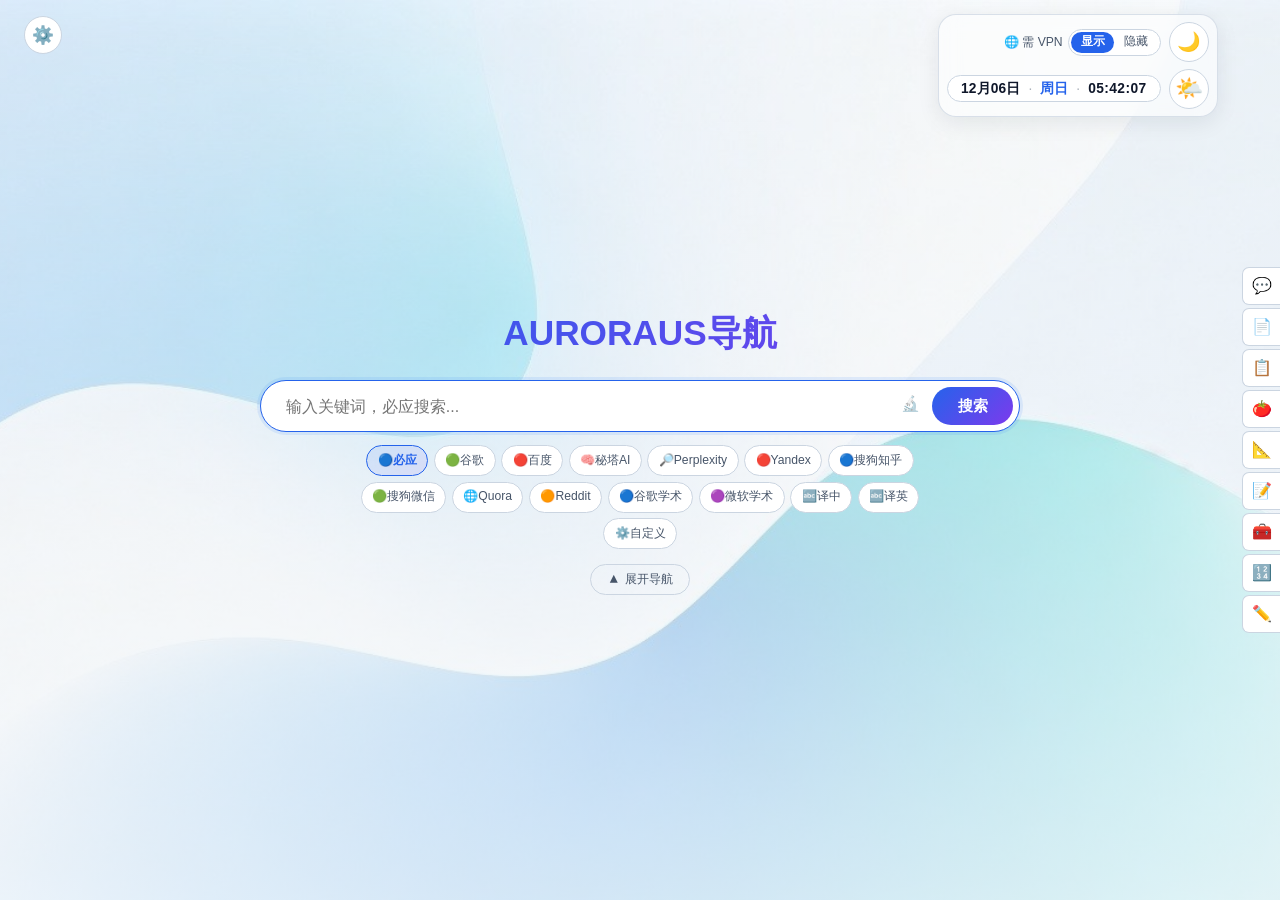
==== commit 1dc35155: "提交最新修改" ====
--- a/index.html
+++ b/index.html
@@ -4389,10 +4389,16 @@
         return;
       }
       if (!this.value.trim()) {
-        document.querySelectorAll('.nav-card').forEach(function(c) { c.style.display = ''; });
-        document.querySelectorAll('.category-section').forEach(function(s) {
-          s.style.display = hiddenCategories[s.id] ? 'none' : '';
-        });
+        // 退出搜索：把卡片显隐交还给「站点/VPN 规则」并恢复「仅显示选中分类」，
+        // 同时复位 ixSearching（否则只显示一类的状态会永久失效——这是用户 2026-10-17 报的 bug）
+        if (typeof exitNavFilter === 'function') {
+          exitNavFilter();
+        } else {
+          document.querySelectorAll('.nav-card').forEach(function(c) { c.style.display = ''; });
+          document.querySelectorAll('.category-section').forEach(function(s) {
+            s.style.display = hiddenCategories[s.id] ? 'none' : '';
+          });
+        }
         if (allHidden) document.body.classList.add('all-hidden');
         sb.classList.remove('expanded', 'tall', 'multiline');
       } else {
@@ -6879,6 +6885,10 @@
     // ---------- 仅显示选中分类（默认关闭；搜索时自动跨全部分类） ----------
     function applyOnlyActive() {
       var on = ixGetBool('nav_only_active', false);
+      // 兜底：输入框已经是空的，就不该还挂着「正在搜索」的标记 ——
+      // 否则一次搜索会把「仅显示选中分类」永久关掉（用户 2026-10-17 报的 bug）。
+      var box = document.getElementById('searchInput');
+      if (ixSearching && box && !String(box.value || '').trim()) ixSearching = false;
       document.body.classList.toggle('only-active', on && !ixSearching);
       var chip = document.getElementById('setOnlyActiveToggle');
       if (chip) chip.classList.toggle('on', on);
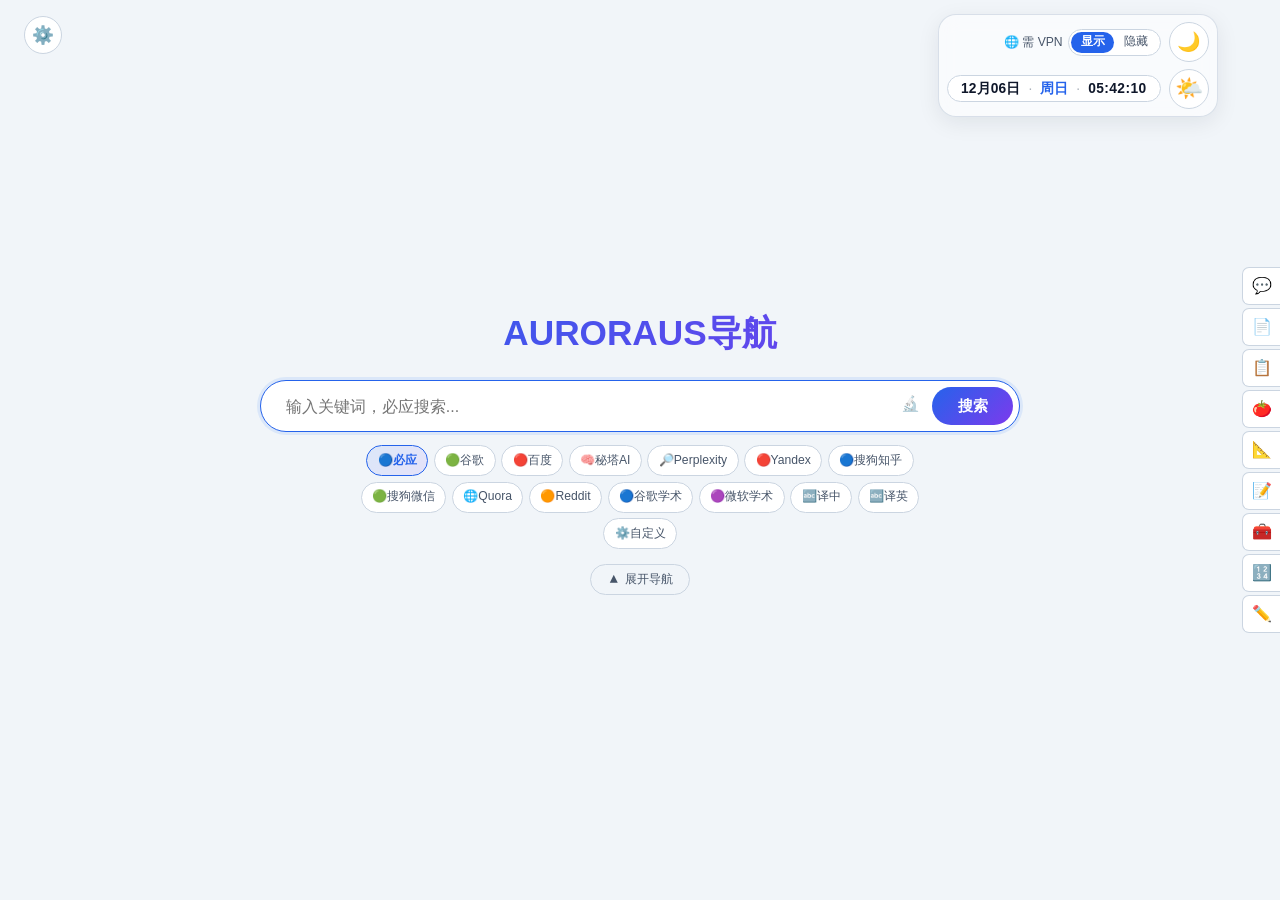
==== commit 2f9f0e67: "提交最新修改" ====
--- a/index.html
+++ b/index.html
@@ -7,1261 +7,13 @@
   <!-- 缓存策略交给 sw.js：页面「缓存 10 分钟就秒开 + 后台更新」，这里不再放 meta 缓存指令（旧写法容易让页面更新不生效） -->
   <title>AURORAUS导航</title>
 
-  <style>
-    :root {
-      --bg: #f1f5f9;
-      --bg2: #ffffff;
-      --bg3: #e2e8f0;
-      --ink: #0f172a;
-      --muted: #475569;
-      --rule: #cbd5e1;
-      --accent: #2563eb;
-      --accent2: #7c3aed;
-      --accent3: #059669;
-      --accent4: #db2777;
-      --accent5: #d97706;
-      --accent6: #ea580c;
-      --accent7: #7c3aed;
-      --accent8: #dc2626;
-      --accent9: #0d9488;
-      --accent10: #9333ea;
-      --sidebar-w: 220px;
-      --font: 'Segoe UI', 'PingFang SC', 'Microsoft YaHei', sans-serif;
-      --max: 1400px;
-      --card-shadow: 0 4px 16px rgba(0,0,0,0.08);
-      --hero-overlay: linear-gradient(180deg, rgba(241,245,249,0.05) 0%, rgba(241,245,249,0.70) 100%);
-      --search-shadow: 0 2px 12px rgba(0,0,0,0.08);
-    }
-    body.dark {
-      --bg: #070e1a;
-      --bg2: #111827;
-      --bg3: #1e293b;
-      --ink: #f1f5f9;
-      --muted: #94a3b8;
-      --rule: #374151;
-      --card-shadow: 0 4px 16px rgba(0,0,0,0.35);
-      --hero-overlay: linear-gradient(180deg, rgba(7,14,26,0.05) 0%, rgba(7,14,26,0.72) 100%);
-      --search-shadow: 0 2px 12px rgba(0,0,0,0.4);
-    }
-    body.dark .hero-bg { opacity: 0.25; }
-    body.dark .hero-overlay { background: var(--hero-overlay); }
-    *, *::before, *::after { box-sizing: border-box; margin: 0; padding: 0; }
-    html { font-size: 16px; scroll-behavior: smooth; }
-    body {
-      font-family: var(--font);
-      color: var(--ink);
-      background: var(--bg);
-      line-height: 1.6;
-      min-height: 100vh;
-      transition: background 0.3s, color 0.3s;
-    }
-
-    /* === Theme Toggle === */
-    .theme-toggle {
-      position: absolute; top: 1rem; right: 1.5rem; z-index: 10;
-      width: 38px; height: 38px; border-radius: 50%; border: 1px solid var(--rule);
-      background: var(--bg2); color: var(--muted); font-size: 1.1rem;
-      cursor: pointer; transition: all 0.2s; display: flex; align-items: center; justify-content: center;
-    }
-    .theme-toggle:hover { border-color: var(--accent); color: var(--accent); }
-
-    /* === Settings Panel === */
-    .settings-btn {
-      position: absolute; top: 1rem; left: 1.5rem; z-index: 10;
-      width: 38px; height: 38px; border-radius: 50%; border: 1px solid var(--rule);
-      background: var(--bg2); color: var(--muted); font-size: 1.1rem;
-      cursor: pointer; transition: all 0.2s; display: flex; align-items: center; justify-content: center;
-    }
-    .settings-btn:hover { border-color: var(--accent); color: var(--accent); }
-    .settings-overlay {
-      display: none; position: fixed; inset: 0; z-index: 200;
-      background: rgba(0,0,0,0.4);
-      /* 必须是纵向 flex：否则面板与「关闭」按钮会被排成一行，整体看起来偏左 */
-      flex-direction: column;
-      align-items: center; justify-content: center;
-      padding: 1.25rem; overflow: hidden;   /* 不产生自身滚动条，保证严格居中 */
-      animation: fadeIn 0.2s ease;
-    }
-    .settings-overlay.visible { display: flex; }
-    /* 打开设置时锁滚动：配合 scrollbar-gutter，宽度不跳动且遮罩占满视口 */
-    body.modal-open { overflow: hidden; }
-    .settings-panel {
-      background: var(--bg2); border: 1px solid var(--rule); border-radius: 16px;
-      width: 94%; max-width: 940px; padding: 1.1rem 1.2rem 0.9rem;
-      max-height: calc(100vh - 2.5rem); overflow-y: auto;
-      box-shadow: 0 12px 40px rgba(0,0,0,0.15); animation: modalIn 0.25s ease;
-      margin: auto;   /* 双保险：flex 居中 + auto margin 居中 */
-      scrollbar-gutter: stable;   /* 面板自身滚动条不引起横向跳动 */
-    }
-    .settings-panel h3 { font-size: 1rem; color: var(--ink); margin-bottom: 0.6rem; display: flex; align-items: center; gap: 0.4rem; }
-    .settings-section { margin-bottom: 1.1rem; }
-    .settings-section h4 { font-size: 0.82rem; color: var(--muted); margin-bottom: 0.5rem; padding-bottom: 0.35rem; border-bottom: 1px solid var(--rule); }
-    .settings-row { display: flex; flex-wrap: wrap; gap: 0.4rem; margin-bottom: 0.4rem; }
-    .settings-chip {
-      display: inline-flex; align-items: center; gap: 0.25rem; padding: 0.3rem 0.55rem;
-      border-radius: 14px; font-size: 0.72rem; background: var(--bg3); border: 1px solid var(--rule);
-      color: var(--muted); cursor: pointer; transition: all 0.15s; user-select: none;
-    }
-    .settings-chip:hover { border-color: var(--accent); color: var(--accent); }
-    .settings-chip.on { background: rgba(59,130,246,0.1); border-color: var(--accent); color: var(--accent); font-weight: 600; }
-    .settings-action-btn {
-      padding: 0.4rem 0.9rem; border: 1px solid var(--rule); border-radius: 8px;
-      background: var(--bg2); color: var(--ink); font-size: 0.78rem; cursor: pointer; transition: all 0.2s;
-    }
-    .settings-action-btn:hover { border-color: var(--accent); background: rgba(59,130,246,0.05); }
-    .settings-action-btn.danger { color: #dc2626; }
-    .settings-action-btn.danger:hover { border-color: #dc2626; background: rgba(220,38,38,0.05); }
-    .settings-hint { font-size: 0.7rem; color: var(--muted); margin-top: 0.3rem; }
-    .settings-help-link {
-      font-size: 0.8rem; color: var(--muted); text-decoration: none;
-      padding: 0.25rem 0.6rem; border: 1px solid var(--rule); border-radius: 8px;
-      transition: all 0.2s; white-space: nowrap;
-    }
-    /* 设置面板顶部的「✉️ 意见与反馈」是 button，需要清掉浏览器默认样式 */
-    button.settings-help-link {
-      background: var(--bg2); cursor: pointer; font-family: var(--font); line-height: 1.5;
-    }
-    button.settings-help-link:hover { background: rgba(59,130,246,0.05); }
-    .settings-help-link:hover { border-color: var(--accent); color: var(--accent); background: rgba(59,130,246,0.05); }
-    .settings-input {
-      padding: 0.35rem 0.6rem; border: 1px solid var(--rule); border-radius: 8px;
-      background: var(--bg2); color: var(--ink); font-size: 0.78rem; outline: none;
-      min-width: 0;
-    }
-    .settings-input:focus { border-color: var(--accent); }
-    .settings-toggle {
-      display: flex; align-items: center; gap: 0.5rem; font-size: 0.8rem; color: var(--ink); cursor: pointer; user-select: none;
-    }
-    .settings-toggle .sw {
-      width: 38px; height: 22px; border-radius: 11px; background: var(--rule);
-      position: relative; transition: background 0.2s; flex-shrink: 0;
-    }
-    .settings-toggle .sw::after {
-      content: ''; position: absolute; top: 3px; left: 3px; width: 16px; height: 16px;
-      border-radius: 50%; background: #fff; transition: left 0.2s; box-shadow: 0 1px 3px rgba(0,0,0,0.2);
-    }
-    .settings-toggle.on .sw { background: var(--accent); }
-    .settings-toggle.on .sw::after { left: 19px; }
-    .settings-num {
-      width: 48px; padding: 0.25rem 0.35rem; border: 1px solid var(--rule); border-radius: 8px;
-      background: var(--bg); color: var(--ink); font-size: 0.8rem; text-align: center;
-      font-family: var(--font); outline: none; margin-left: 0.3rem;
-    }
-    .settings-num:focus { border-color: var(--accent); }
-    /* 分类排序模式 —— 手动调序列表 */
-    .cat-order-list { margin-top: 0.5rem; display: flex; flex-direction: column; gap: 0.28rem; max-height: 15rem; overflow-y: auto; }
-    .cat-order-item {
-      display: flex; align-items: center; gap: 0.4rem; padding: 0.22rem 0.45rem;
-      border: 1px solid var(--rule); border-radius: 8px; background: var(--bg);
-      font-size: 0.76rem; color: var(--ink);
-    }
-    .cat-order-item .cat-order-idx { width: 1.5rem; color: var(--muted); font-size: 0.7rem; }
-    .cat-order-item .cat-order-name { flex: 1; overflow: hidden; text-overflow: ellipsis; white-space: nowrap; }
-    .cat-order-move {
-      border: 1px solid var(--rule); background: var(--surface); color: var(--ink);
-      border-radius: 6px; width: 1.5rem; height: 1.4rem; line-height: 1; cursor: pointer;
-      font-size: 0.72rem; padding: 0; transition: border-color 0.15s, color 0.15s;
-    }
-    .cat-order-move:hover:not(:disabled) { border-color: var(--accent); color: var(--accent); }
-    .cat-order-move:disabled { opacity: 0.35; cursor: default; }
-    .cat-order-list.locked .cat-order-item { opacity: 0.6; }
-    .cat-order-lock-hint { font-size: 0.7rem; color: var(--muted); }
-    .settings-close {
-      display: block; margin: 1rem auto 0; padding: 0.45rem 1.5rem;
-      background: linear-gradient(135deg, var(--accent), var(--accent2));
-      border: none; color: #fff; border-radius: 12px; font-size: 0.85rem;
-      font-weight: 600; cursor: pointer; transition: opacity 0.2s;
-    }
-    .settings-close:hover { opacity: 0.88; }
-    .settings-grid { display: grid; grid-template-columns: 1fr 1fr; gap: 0 1.1rem; align-items: start; }
-    /* 紧凑化：让设置面板整体更短，减少滚动 */
-    .settings-section { margin-bottom: 0.7rem; }
-    .settings-section.wide { grid-column: span 2; }
-    .settings-section h4 { font-size: 0.78rem; margin-bottom: 0.32rem; padding-bottom: 0.25rem; }
-    .settings-row { gap: 0.32rem; flex-wrap: wrap; }
-    .settings-chip { padding: 0.2rem 0.55rem; font-size: 0.76rem; }
-    .settings-hint { font-size: 0.68rem; margin-top: 0.18rem; line-height: 1.35; }
-    .settings-toggle { padding: 0.3rem 0.5rem; font-size: 0.8rem; }
-    .settings-action-btn { padding: 0.28rem 0.6rem; font-size: 0.78rem; }
-    .settings-grid .settings-section { break-inside: avoid; }
-    /* wide = 两列宽（导入导出/壁纸用 .settings-section.wide.full） */
-    .settings-section.wide { grid-column: span 2; }
-    .settings-section.full { grid-column: 1 / -1; }
-    @media (max-width: 1023px) { .settings-grid { grid-template-columns: repeat(2, minmax(0, 1fr)); } }
-
-    /* === Right Quick Links === */
-    /* Edge icon bar */
-    .rt-edge { position:fixed; right:0; top:50%; transform:translateY(-50%); z-index:180; display:flex; flex-direction:column; }
-    /* 工具条内容容器：正常时与旧版一致（贴右、竖排、3px 间距）；
-       工具过多时高度封顶并允许滚动 —— 保证第一条工具永远落在「右上角时钟区」下方，不会和它重叠。 */
-    .rt-tabs { display:flex; flex-direction:column; gap:3px; max-height:calc(100vh - 18rem); overflow-y:auto; overflow-x:hidden; scrollbar-width:none; -ms-overflow-style:none; }
-    .rt-tabs::-webkit-scrollbar { width:0; height:0; display:none; }
-    .rt-tab { width:38px; height:38px; display:flex; align-items:center; justify-content:center; background:var(--bg2); border:1px solid var(--rule); border-right:none; border-radius:7px 0 0 7px; cursor:pointer; font-size:1rem; color:var(--ink); transition:all .15s; position:relative; }
-    .rt-tab:hover { background:rgba(37,99,235,.08); color:var(--accent); border-color:var(--accent); }
-    .rt-tab .rt-label { display:none; }
-    .rt-tab:hover .rt-label { display:block; position:absolute; right:44px; top:50%; transform:translateY(-50%); background:rgba(0,0,0,.78); color:#fff; font-size:.72rem; padding:.2rem .55rem; border-radius:4px; white-space:nowrap; pointer-events:none; }
-    /* 用户要求：只有横向分辨率低于 600px 才隐藏快捷工具（600~1023 仍然显示，页面留出让位内边距） */
-    @media (max-width:599px) { .rt-edge { display:none !important; } }
-
-    /* === 清爽模式（Ctrl + 空格）：只留搜索框 + 站点卡片 === */
-    body.clean-ui .rt-edge,
-    body.clean-ui .hero-corner,
-    body.clean-ui .settings-btn { display: none !important; }
-    /* 切换时的轻提示（1.6 秒后自己消失，不挡住任何东西） */
-    .mode-toast {
-      position: fixed; left: 50%; bottom: 2.2rem; transform: translateX(-50%) translateY(10px);
-      z-index: 460; max-width: min(92vw, 540px); padding: 0.55rem 0.95rem;
-      background: rgba(17, 24, 39, 0.88); color: #fff; font-size: 0.8rem; line-height: 1.5;
-      border-radius: 999px; box-shadow: 0 8px 24px rgba(0, 0, 0, 0.25);
-      opacity: 0; pointer-events: none; transition: opacity .25s, transform .25s;
-    }
-    .mode-toast.show { opacity: 1; transform: translateX(-50%) translateY(0); }
-    @media (min-width:600px) and (max-width:1023px) {
-      body.rt-right-on .page-wrapper { padding-right: 3.4rem; }
-      body.rt-left-on .page-wrapper { padding-left: 3.4rem; }
-      body.rt-right-on .ix-actions { right: 3.1rem; }
-    }
-
-    /* === Hero === */
-    .hero {
-      position: relative; width: 100%; min-height: 280px;
-      display: flex; flex-direction: column; align-items: center; justify-content: center;
-      text-align: center; overflow: hidden; padding: 3rem 1rem;
-    }
-    .hero-bg {
-      position: absolute; top: 0; left: 0; right: 0; bottom: 0;
-      background: url('assets/hero_bg_light.jpg') center/cover no-repeat;
-      opacity: 0.50; z-index: 0;
-    }
-    .hero-overlay {
-      position: absolute; top: 0; left: 0; right: 0; bottom: 0;
-      background: var(--hero-overlay);
-      z-index: 1;
-    }
-    /* 地球实况：折叠状态（只有搜索框时）首屏占满一屏；展开导航后恢复常高，卡片立刻可见 */
-    body.wp-earth .hero { min-height: clamp(380px, 42vw, 720px); }
-    body.all-hidden.wp-earth .hero { min-height: 100vh; }
-    /* 展开导航时主角是站点卡片：地球实况只保留「横幅」高度，别把导航挤出首屏（用户 2026-10-17 要求） */
-    body.wp-earth:not(.all-hidden) .hero { min-height: clamp(230px, 22vw, 360px); }
-    body.wp-earth .hero-bg { background-size: cover; background-position: center center; }
-    /* 遮罩压淡：用户要求"清晰度高一点"，卫星云图直接看清 */
-    body.wp-earth .hero-overlay {
-      background: linear-gradient(180deg, rgba(241,245,249,0.02) 0%, rgba(241,245,249,0.42) 100%);
-    }
-    body.dark.wp-earth .hero-overlay {
-      background: linear-gradient(180deg, rgba(7,14,26,0.02) 0%, rgba(7,14,26,0.46) 100%);
-    }
-    .hero-content { position: relative; z-index: 2; max-width: 680px; width: 100%; }
-    /* 大屏把搜索框放宽：分辨率越大越宽（内容仍是居中的一列，不会散） */
-    @media (min-width: 1200px) { .hero-content { max-width: 760px; } }
-    @media (min-width: 1500px) { .hero-content { max-width: 820px; } }
-    @media (min-width: 1800px) { .hero-content { max-width: 860px; } }
-    .hero h1 {
-      font-size: 2.2rem; font-weight: 700; margin-bottom: 1.2rem;
-      background: linear-gradient(135deg, var(--accent), var(--accent2));
-      -webkit-background-clip: text; -webkit-text-fill-color: transparent; background-clip: text;
-    }
-    .search-box {
-      display: flex; max-width: 680px; margin: 0 auto; position: relative;
-      background: var(--bg2); border: 1px solid var(--rule); border-radius: 50px; padding: 0.35rem;
-      box-shadow: var(--search-shadow); transition: border-color 0.3s, box-shadow 0.3s, max-width 0.35s;
-    }
-    /* 放在 .search-box 之后才能覆盖它的 680px（同优先级，后写生效）
-       比原来的 680 宽一点、但没到 960 那么夸张：1200→760 / 1500→820 / 1800→860 */
-    @media (min-width: 1200px) { .search-box { max-width: 760px; } }
-    @media (min-width: 1500px) { .search-box { max-width: 820px; } }
-    @media (min-width: 1800px) { .search-box { max-width: 860px; } }
-    .search-box:focus-within { border-color: var(--accent); box-shadow: 0 0 0 3px rgba(59,130,246,0.12); }
-    .search-box.expanded { max-width: 840px; }
-    .search-box.tall { padding-top: 0.6rem; padding-bottom: 0.6rem; }
-    .search-box.tall input { white-space: normal; }
-    .search-box.multiline {
-      max-width: 840px; border-radius: 24px; align-items: flex-start;
-    }
-    .search-box.multiline textarea {
-      flex-basis: 100%; padding: 0.55rem 0.8rem;
-    }
-    .search-box.multiline > button:last-child {
-      margin-top: 0.62rem;   /* 与 textarea 首行文字对齐 */
-    }
-    .search-box input,
-    .search-box textarea {
-      flex: 1; background: transparent; border: none; outline: none;
-      color: var(--ink); font-size: 1rem; padding: 0.55rem 1.2rem;
-    }
-    .search-box textarea {
-      display: block; resize: none; font-family: var(--font); line-height: 1.4;
-      height: 2.42rem;                 /* 单行高度与原 input 一致 */
-      min-height: 2.42rem; max-height: 16.4rem;   /* 约 10 行封顶（1.4×10 + 上下 padding） */
-      overflow-y: hidden; overflow-x: hidden; scrollbar-width: thin;
-      word-break: break-all; white-space: pre-wrap;
-      transition: height 0.12s ease;
-    }
-    .search-box textarea::selection { background: rgba(37, 99, 235, 0.25); }
-    .search-box input::placeholder { color: var(--muted); }
-    .search-box button {
-      background: linear-gradient(135deg, var(--accent), var(--accent2));
-      border: none; color: #fff; padding: 0.55rem 1.6rem; border-radius: 50px;
-      font-size: 0.95rem; font-weight: 600; cursor: pointer; transition: transform 0.2s, opacity 0.2s;
-    }
-    .search-box button:hover { transform: scale(1.03); opacity: 0.92; }
-
-    /* === Search Engines === */
-    .search-engines {
-      display: flex; flex-wrap: wrap; justify-content: center; gap: 0.35rem;
-      max-width: 620px; margin: 0.8rem auto 0;
-    }
-    .engine-option {
-      position: relative; display: inline-flex; align-items: center; gap: 0.3rem;
-      padding: 0.3rem 0.65rem; border-radius: 20px; font-size: 0.76rem;
-      background: var(--bg2); border: 1px solid var(--rule); color: var(--muted);
-      cursor: pointer; transition: all 0.2s; user-select: none; white-space: nowrap;
-    }
-    .engine-option:hover { border-color: var(--accent); color: var(--accent); }
-    .engine-option.active {
-      background: linear-gradient(135deg, rgba(59,130,246,0.12), rgba(139,92,246,0.12));
-      border-color: var(--accent); color: var(--accent); font-weight: 600;
-    }
-    .engine-option.engine-custom-btn { cursor: pointer; }
-    .engine-option.engine-custom-btn.active { background: linear-gradient(135deg, rgba(59,130,246,0.12), rgba(139,92,246,0.12)); border-color: var(--accent); color: var(--accent); font-weight: 600; }
-    .engine-option input[type="radio"] { position: absolute; opacity: 0; width: 0; height: 0; }
-
-    /* === 右上角两行：第一行 需VPN开关 + 主题切换；第二行 日期时间 + 天气按钮 === */
-    .hero-corner {
-      position: absolute; top: 0.9rem; right: 1.4rem; z-index: 12;
-      display: flex; flex-direction: column; align-items: flex-end; gap: 0.42rem;
-      max-width: calc(100% - 7rem);
-      padding: 0.42rem 0.5rem; border-radius: 18px;
-      background: color-mix(in srgb, var(--bg2) 58%, transparent);
-      border: 1px solid color-mix(in srgb, var(--rule) 72%, transparent);
-      box-shadow: 0 6px 22px rgba(15, 23, 42, 0.08);
-      backdrop-filter: blur(10px); -webkit-backdrop-filter: blur(10px);
-    }
-    body.dark .hero-corner { background: rgba(15, 23, 42, 0.52); border-color: rgba(148, 163, 184, 0.22); }
-    /* 右侧工具条常显时，右上角整块再往左让 40px：与图标列横向完全错开，任何工具数量都不会压在一起。
-       （<600px 时工具条本身是隐藏的，不需要让位，所以只在大屏生效） */
-    @media (min-width: 600px) { body.rt-right-on .hero-corner { right: calc(1.4rem + 40px); } }
-    .hc-row { display: flex; align-items: center; justify-content: flex-end; gap: 0.5rem; min-height: 40px; }
-    .hero-corner > *, .hero-corner .hc-row > * {
-      position: static !important; top: auto !important; right: auto !important; left: auto !important;
-    }
-    /* 右上角圆形按钮（主题 / 天气）：同尺寸，天气图标更大更醒目 */
-    .hero-corner .theme-toggle, .hero-tool-btn {
-      width: 40px; height: 40px; border-radius: 50%; border: 1px solid var(--rule);
-      background: var(--bg2); color: var(--muted); font-size: 1.18rem;
-      cursor: pointer; transition: all 0.2s; display: flex; align-items: center; justify-content: center;
-      padding: 0; line-height: 1; flex-shrink: 0;
-    }
-    .hero-tool-btn { font-size: 1.42rem; }
-    .hero-corner .theme-toggle:hover, .hero-tool-btn:hover { border-color: var(--accent); color: var(--accent); }
-    .hero-tool-btn.on { border-color: var(--accent); color: var(--accent); background: rgba(59,130,246,0.12); }
-
-    /* === 需 VPN 站点：右上角（时钟左侧）的两态快捷开关 === */
-    .vpn-quick {
-      display: flex; align-items: center; gap: 0.35rem;
-      font-size: 0.72rem; color: var(--muted); user-select: none; line-height: 1;
-    }
-    .vpn-quick .vpn-quick-label { white-space: nowrap; font-size: 0.76rem; }
-    .vpn-quick-seg {
-      display: inline-flex; align-items: center; padding: 2px; border-radius: 999px;
-      background: var(--bg2); border: 1px solid var(--rule);
-    }
-    .vpn-quick-btn {
-      border: 0; background: transparent; color: var(--muted); font: inherit; font-size: 0.72rem;
-      padding: 0.22rem 0.6rem; border-radius: 999px; cursor: pointer; transition: background .16s, color .16s;
-      line-height: 1.2;
-    }
-    .vpn-quick-btn:hover { color: var(--ink); }
-    .vpn-quick-btn.on { background: var(--accent); color: #fff; font-weight: 600; }
-    .vpn-quick-btn.on.muted-on { background: #64748b; }
-    @media (max-width: 640px) {
-      .hero-corner { top: 0.5rem; right: 0.55rem; gap: 0.3rem; padding: 0.3rem 0.36rem; border-radius: 14px; max-width: calc(100% - 4.5rem); }
-      .hero-corner .hc-row { gap: 0.3rem; min-height: 34px; }
-      .hero-corner .theme-toggle, .hero-tool-btn { width: 34px; height: 34px; font-size: 1rem; }
-      .hero-tool-btn { font-size: 1.2rem; }
-      .vpn-quick { font-size: 0.68rem; }
-      .vpn-quick .vpn-quick-label { display: none; }
-      /* 手机端：不显示日期时间与天气，连外面那个圆角玻璃框也不要（只留主题/需VPN 两个按钮本身） */
-      .hero-clock, #heroWeatherBtn, #hcRowBottom { display: none !important; }
-      .hero-corner, body.dark .hero-corner {
-        background: none; border: 0; box-shadow: none; padding: 0;
-        backdrop-filter: none; -webkit-backdrop-filter: none;
-      }
-    }
-
-    /* === 右上角：日期 / 周几 / 当地时间（在需VPN开关与主题切换之间） === */
-    .hero-clock {
-      display: flex; align-items: center; gap: 0.5rem;
-      font-size: 0.86rem; color: var(--muted); line-height: 1;
-      background: color-mix(in srgb, var(--bg2) 78%, transparent);
-      border: 1px solid var(--rule); border-radius: 999px;
-      padding: 0.36rem 0.82rem; user-select: none; backdrop-filter: blur(6px);
-      white-space: nowrap;
-    }
-    body.dark .hero-clock { background: rgba(17,24,39,0.55); }
-    .hero-clock .hc-date { font-weight: 700; color: var(--ink); letter-spacing: 0.01em; }
-    .hero-clock .hc-week { color: var(--accent); font-weight: 700; }
-    .hero-clock .hc-time { font-variant-numeric: tabular-nums; letter-spacing: 0.03em; font-weight: 600; color: var(--ink); }
-    .hero-clock .hc-sep { opacity: 0.45; }
-    @media (max-width: 1023px) {
-      .hero-clock { font-size: 0.8rem; padding: 0.3rem 0.62rem; gap: 0.38rem; }
-      .hero-clock .hc-sep { display: none; }
-    }
-
-    /* === 地球实况图源说明（右下角，浅淡不抢眼；可点开原始图源） === */
-    .earth-credit {
-      display: none; position: absolute; right: 1rem; bottom: 0.6rem; z-index: 4;
-      font-size: 0.64rem; letter-spacing: 0.01em;
-      color: var(--muted); opacity: 0.72; cursor: pointer; user-select: none;
-      text-shadow: 0 1px 2px rgba(0,0,0,0.25); transition: opacity .16s, color .16s;
-    }
-    .earth-credit:hover { opacity: 1; color: var(--accent); }
-    body.wp-earth .earth-credit { display: block; }
-    /* 风云四号B 中国区域云图是 16:9 横图：首屏加高一点，中国主体就不会被裁掉 */
-    body.dark .earth-credit { opacity: 0.62; }
-    body.dark .earth-credit:hover { opacity: 1; }
-    @media (max-width: 640px) { .earth-credit { font-size: 0.58rem; right: 0.6rem; bottom: 0.4rem; } }
-
-    /* === 待办未完成：工具条徽标 + 顶部提醒条 === */
-    .rt-tab .rt-badge {
-      position: absolute; top: -3px; right: -3px; min-width: 15px; height: 15px; padding: 0 3px;
-      border-radius: 999px; background: #ef4444; color: #fff; font-size: 0.6rem; font-weight: 700;
-      display: flex; align-items: center; justify-content: center; line-height: 1;
-      box-shadow: 0 1px 4px rgba(239,68,68,0.55); pointer-events: none;
-    }
-    .rt-tab.rt-has-todo { animation: rtTodoPulse 2.4s ease-in-out infinite; }
-    @keyframes rtTodoPulse {
-      0%, 100% { box-shadow: 0 0 0 0 rgba(239,68,68,0.0); }
-      50% { box-shadow: 0 0 0 3px rgba(239,68,68,0.22); }
-    }
-    .todo-alert {
-      position: fixed; top: 0.9rem; left: 50%; transform: translateX(-50%) translateY(-8px);
-      z-index: 320; display: none; align-items: center; gap: 0.55rem;
-      background: linear-gradient(135deg, #ef4444, #f97316); color: #fff;
-      border-radius: 999px; padding: 0.42rem 0.6rem 0.42rem 0.9rem; font-size: 0.78rem; font-weight: 600;
-      box-shadow: 0 8px 22px rgba(239,68,68,0.35); cursor: pointer;
-      opacity: 0; transition: opacity .3s, transform .3s;
-    }
-    .todo-alert.show { display: flex; opacity: 1; transform: translateX(-50%) translateY(0); }
-    .todo-alert .ta-x {
-      background: rgba(255,255,255,0.22); border: 0; color: #fff; width: 20px; height: 20px;
-      border-radius: 50%; cursor: pointer; font-size: 0.7rem; line-height: 1; display: flex;
-      align-items: center; justify-content: center;
-    }
-    .todo-alert .ta-x:hover { background: rgba(255,255,255,0.38); }
-
-    /* === 高级搜索：搜索框里的 🔬 按钮 + 浮层面板（不占布局高度、不进设置窗口） === */
-    /* 未启用：淡灰无底；启用：实心强调色 + 阴影 —— 一眼看出开关。选择器必须带上 .search-box，
-       否则会被 `.search-box button`（特异性 0-1-1）的渐变底色盖掉。 */
-    .search-box .adv-btn {
-      flex-shrink: 0; width: 34px; height: 34px; min-width: 34px; padding: 0; margin-right: 0.28rem;
-      border-radius: 50%; border: 1px solid transparent; background: transparent; box-shadow: none;
-      color: var(--muted); font-size: 0.95rem; font-weight: 400; cursor: pointer; opacity: 0.55;
-      display: flex; align-items: center; justify-content: center;
-      transition: color .16s, background .16s, border-color .16s, box-shadow .16s, transform .16s, opacity .16s;
-    }
-    .search-box .adv-btn:hover {
-      opacity: 1; color: var(--accent); background: var(--bg3); border-color: var(--rule); transform: none;
-    }
-    .search-box .adv-btn.on {
-      opacity: 1; color: #fff; border-color: transparent;
-      background: linear-gradient(135deg, var(--accent), var(--accent2));
-      box-shadow: 0 2px 8px rgba(59,130,246,0.35);
-    }
-    .search-box .adv-btn.on:hover { transform: scale(1.05); box-shadow: 0 3px 12px rgba(59,130,246,0.45); }
-    body.dark .search-box .adv-btn.on { color: #fff; box-shadow: 0 2px 10px rgba(59,130,246,0.5); }
-    .adv-panel {
-      display: none; position: fixed; z-index: 260; width: min(620px, 92vw);
-      background: var(--bg2); border: 1px solid var(--rule); border-radius: 14px;
-      box-shadow: 0 18px 44px rgba(0,0,0,0.22); padding: 0.9rem 1rem;
-      overflow-y: auto;
-    }
-    .adv-panel.open { display: block; }
-    .adv-panel .adv-head { display: flex; align-items: center; gap: 0.5rem; margin-bottom: 0.55rem; font-size: 0.85rem; color: var(--ink); }
-    .adv-panel .adv-sub { font-size: 0.7rem; color: var(--muted); font-weight: 400; }
-    .adv-panel .adv-close { margin-left: auto; cursor: pointer; color: var(--muted); font-size: 0.9rem; padding: 0 0.2rem; }
-    .adv-panel .adv-close:hover { color: var(--accent); }
-    .adv-panel .adv-top { display: flex; align-items: center; gap: 0.5rem; flex-wrap: wrap; margin-bottom: 0.5rem; padding-bottom: 0.55rem; border-bottom: 1px dashed var(--rule); }
-    .adv-panel .adv-grid { display: grid; grid-template-columns: 1fr 1fr; gap: 0.45rem 0.6rem; margin-bottom: 0.2rem; }
-    .adv-panel .adv-field { display: flex; flex-direction: column; gap: 0.22rem; font-size: 0.74rem; color: var(--muted); }
-    .adv-panel .adv-field .settings-input { width: 100%; }
-    .adv-panel .adv-line { display: flex; flex-wrap: wrap; align-items: center; gap: 0.35rem; margin-top: 0.5rem; }
-    .adv-panel .adv-cap { font-size: 0.74rem; color: var(--muted); white-space: nowrap; }
-    .adv-panel .adv-date { width: auto; min-width: 8.2rem; padding: 0.25rem 0.4rem; }
-    @media (max-width: 640px) {
-      .adv-panel { padding: 0.75rem; }
-      .adv-panel .adv-grid { grid-template-columns: 1fr; }
-      .adv-panel .adv-date { min-width: 0; flex: 1; }
-    }
-
-    /* === Frequent Sites === */
-    /* 常用站点：已挪到内容区顶部（不再是 hero 里的搜索区元素），做成一条轻量横条 */
-    .frequent-section {
-      margin: 0 0 1.6rem; padding: 0 0 0.9rem; display: none;
-      border-bottom: 1px dashed var(--rule);
-    }
-    .frequent-section.visible { display: block; }
-    .frequent-title {
-      font-size: 0.7rem; color: var(--muted); text-transform: uppercase;
-      letter-spacing: 0.06em; margin-bottom: 0.5rem; text-align: left;
-    }
-    .frequent-grid {
-      display: flex; flex-wrap: wrap; justify-content: flex-start; gap: 0.4rem;
-    }
-    .frequent-chip {
-      display: inline-flex; align-items: center; gap: 0.3rem; padding: 0.3rem 0.7rem;
-      background: var(--bg2); border: 1px solid var(--rule); border-radius: 20px;
-      font-size: 0.76rem; color: var(--muted); cursor: pointer; transition: all 0.2s;
-      text-decoration: none; white-space: nowrap;
-    }
-    .frequent-chip:hover { border-color: var(--accent); color: var(--accent); }
-
-    /* === Layout === */
-    .page-wrapper { display: flex; max-width: var(--max); margin: 0 auto; padding: 0 1rem 3rem; gap: 1.5rem; }
-
-    /* === Sidebar === */
-    .sidebar {
-      display: none; position: sticky; top: 1rem; width: var(--sidebar-w); flex-shrink: 0;
-      align-self: flex-start; max-height: calc(100vh - 2rem); overflow-y: auto;
-      background: var(--bg2); border: 1px solid var(--rule); border-radius: 16px;
-      padding: 0.85rem 0.6rem; box-shadow: var(--card-shadow); transition: width 0.3s, padding 0.3s;
-    }
-    .sidebar.collapsed { width: 48px; padding: 0.85rem 0.35rem; }
-    .sidebar.collapsed .sidebar-title { display: none; }
-    .sidebar.collapsed a span { display: none; }
-    .sidebar.collapsed a { justify-content: center; padding: 0.45rem 0; }
-    .sidebar.collapsed .sidebar-toggle-btn { margin: 0 auto 0.4rem; display: block; }
-    .sidebar-title {
-      font-size: 0.7rem; font-weight: 600; color: var(--muted); text-transform: uppercase;
-      letter-spacing: 0.08em; padding: 0.2rem 0.65rem 0.5rem; border-bottom: 1px solid var(--rule); margin-bottom: 0.4rem;
-    }
-    .sidebar-toggle-btn {
-      background: none; border: none; color: var(--muted); cursor: pointer;
-      font-size: 0.85rem; padding: 0.15rem 0.3rem; border-radius: 6px; transition: all 0.2s;
-      margin-right: 0.65rem; margin-bottom: 0.5rem; float: right;
-    }
-    .sidebar-toggle-btn:hover { background: var(--bg3); color: var(--accent); }
-    .sidebar a {
-      display: flex; align-items: center; gap: 0.45rem; padding: 0.45rem 0.65rem;
-      border-radius: 10px; color: var(--muted); font-size: 0.82rem;
-      text-decoration: none; transition: all 0.2s; margin-bottom: 1px;
-    }
-    .sidebar a:hover { background: var(--bg3); color: var(--ink); }
-    .sidebar a.active { background: linear-gradient(135deg, rgba(59,130,246,0.1), rgba(139,92,246,0.1)); color: var(--accent); font-weight: 600; }
-    .sidebar a img { width: 20px; height: 20px; border-radius: 5px; object-fit: cover; }
-
-    /* === Main === */
-    .main-content { flex: 1; min-width: 0; }
-
-    /* === Mobile Tabs === */
-    .mobile-tabs { display: none; }
-    .mobile-tab {
-      display: flex; align-items: center; gap: 0.3rem; padding: 0.4rem 0.8rem;
-      background: var(--bg2); border: 1px solid var(--rule); border-radius: 20px;
-      color: var(--muted); font-size: 0.82rem; cursor: pointer; transition: all 0.2s;
-      text-decoration: none; white-space: nowrap;
-    }
-    .mobile-tab:hover, .mobile-tab.active { background: var(--accent); color: #fff; border-color: var(--accent); }
-    .mobile-tab img { width: 18px; height: 18px; border-radius: 4px; object-fit: cover; }
-
-    /* === Category === */
-    /* 曾经试过给 .category-section 加 content-visibility: auto（布局增量 176ms→13ms），
-       但实测「点左侧分类跳转」会因高度估算而落偏（sec.top 跑到 -880px），
-       为了不牺牲「快速选站点」这个核心功能，这里放弃该优化，只靠去掉 backdrop-filter 提速。 */
-    .category-section { margin-bottom: 2.5rem; scroll-margin-top: 80px; }
-    .category-header {
-      display: flex; align-items: center; gap: 0.75rem; margin-bottom: 1.1rem;
-      padding-bottom: 0.7rem; border-bottom: 2px solid var(--rule);
-    }
-    .category-header img { width: 34px; height: 34px; border-radius: 8px; object-fit: cover; }
-    .category-header h2 { font-size: 1.3rem; font-weight: 600; color: var(--ink); }
-    .category-header .count { margin-left: auto; font-size: 0.78rem; color: var(--muted); background: var(--bg3); padding: 0.2rem 0.6rem; border-radius: 12px; }
-
-    /* === Cards === */
-    .card-grid { display: grid; grid-template-columns: repeat(auto-fill, minmax(250px, 1fr)); gap: 0.85rem; }
-    .nav-card {
-      display: flex; align-items: flex-start; gap: 0.8rem;
-      background: var(--bg2); border: 1px solid var(--rule); border-radius: 12px;
-      padding: 0.9rem 1rem; text-decoration: none; color: inherit; transition: all 0.25s; cursor: pointer;
-    }
-    .nav-card:hover { border-color: var(--accent); transform: translateY(-2px); box-shadow: 0 8px 24px rgba(0,0,0,0.12); }
-    .nav-card .icon {
-      width: 40px; height: 40px; border-radius: 10px; display: flex; align-items: center;
-      justify-content: center; font-size: 1.2rem; font-weight: 700; flex-shrink: 0;
-    }
-    .nav-card .info { flex: 1; min-width: 0; }
-    .nav-card .info h3 { font-size: 0.92rem; font-weight: 600; color: var(--ink); margin-bottom: 0.2rem; white-space: nowrap; overflow: hidden; text-overflow: ellipsis; }
-    .nav-card .info p { font-size: 0.76rem; color: var(--muted); line-height: 1.4; display: -webkit-box; -webkit-line-clamp: 2; -webkit-box-orient: vertical; overflow: hidden; }
-    .nav-card .info .url { font-size: 0.7rem; color: var(--muted); margin-top: 0.25rem; font-family: 'Segoe UI', monospace; white-space: nowrap; overflow: hidden; text-overflow: ellipsis; display: block; }
-
-    /* === Icon Colors === */
-    .icon-teal { background: rgba(20,184,166,0.12); color: #0d9488; }
-    .icon-blue { background: rgba(59,130,246,0.12); color: #2563eb; }
-    .icon-purple { background: rgba(139,92,246,0.12); color: #7c3aed; }
-    .icon-orange { background: rgba(249,115,22,0.12); color: #ea580c; }
-    .icon-green { background: rgba(16,185,129,0.12); color: #059669; }
-    .icon-red { background: rgba(239,68,68,0.12); color: #dc2626; }
-    .icon-yellow { background: rgba(245,158,11,0.12); color: #d97706; }
-    .icon-pink { background: rgba(236,72,153,0.12); color: #db2777; }
-    .icon-cyan { background: rgba(6,182,212,0.12); color: #0891b2; }
-    .icon-indigo { background: rgba(99,102,241,0.12); color: #4f46e5; }
-
-    /* === 右下角操作按钮组：返回顶部 + 意见反馈 === */
-    .ix-actions {
-      /* 右移留出工具条宽度、抬高避开工具条底部，保证与工具条不重叠 */
-      position: fixed; bottom: 1.1rem; right: 3.1rem; z-index: 300;
-      display: flex; flex-direction: column; gap: 0.5rem; align-items: center;
-    }
-    @media (max-width: 599px) { .ix-actions { right: 1rem; bottom: 1rem; } }
-    .ix-btn {
-      width: 40px; height: 40px; border-radius: 50%; background: var(--bg2);
-      border: 1px solid var(--rule); color: var(--muted); font-size: 1.05rem;
-      display: flex; align-items: center; justify-content: center; cursor: pointer;
-      transition: all 0.2s; box-shadow: var(--card-shadow); padding: 0;
-    }
-    .ix-btn:hover { border-color: var(--accent); color: var(--accent); transform: scale(1.08); }
-    .ix-top { opacity: 0; visibility: hidden; transform: translateY(6px); }
-    .ix-top.show { opacity: 1; visibility: visible; transform: none; }
-
-    /* === VPN badge on cards === */
-    .nav-card { position: relative; }
-    .vpn-badge {
-      position: absolute; top: 6px; right: 30px; z-index: 2;   /* 右移给收藏星标让位 */
-      font-size: 0.6rem; line-height: 1; letter-spacing: 0.03em;
-      padding: 0.16rem 0.34rem; border-radius: 999px; font-weight: 600;
-      color: #b45309; background: rgba(245, 158, 11, 0.16);
-      border: 1px solid rgba(245, 158, 11, 0.35);
-      opacity: 0.85; transition: opacity 0.15s;
-    }
-    .nav-card:hover .vpn-badge { opacity: 1; }
-    [data-tone="dark"] .vpn-badge, body.dark .vpn-badge {
-      color: #fcd34d; background: rgba(245, 158, 11, 0.18); border-color: rgba(245, 158, 11, 0.42);
-    }
-
-    /* === 收藏星标 === */
-    .fav-star {
-      position: absolute; top: 4px; right: 6px; z-index: 3;
-      font-size: 1rem; line-height: 1; color: #cbd5e1; cursor: pointer;
-      transition: color 0.15s, transform 0.15s; user-select: none;
-    }
-    .fav-star:hover { transform: scale(1.25); color: #f59e0b; }
-    .fav-star.on { color: #f59e0b; }
-    body.dark .fav-star { color: #475569; }
-    body.dark .fav-star.on { color: #fbbf24; }
-    .fav-emoji { font-style: normal; }
-
-    /* === 单分类模式 === */
-    body.only-active .category-section.not-active { display: none !important; }
-
-    /* === 工具条：左/右两条独立渲染（每个工具一个侧别） === */
-    /* 关键：左条必须清掉 .rt-edge 的 right:0，否则 left+right 同时生效会横向铺满视口，
-       变成一层看不见的全宽遮罩 → 搜索框点不动、导航展开按钮点不动。 */
-    #rtEdgeLeft { left: 0; right: auto; width: 38px; align-items: flex-start; display: none; }
-    #rtEdgeLeft .rt-tab { border-right: 1px solid var(--rule); border-left: none; border-radius: 0 7px 7px 0; }
-    #rtEdgeLeft .rt-tab .rt-label { right: auto; left: 44px; }
-    body.rt-left-on #rtEdgeLeft { display: flex; }
-    /* 仅在「视口不足以把工具条容纳进页面留白」时才让位，宽屏保持原版 4 列卡片观感 */
-    @media (min-width: 1024px) and (max-width: 1499px) {
-      .page-wrapper { padding-left: 56px; padding-right: 56px; }
-    }
-    @media (max-width: 599px) { #rtEdgeLeft { display: none !important; } }
-
-    /* === Feedback === */
-    .feedback-link {
-      position: fixed; bottom: 1.5rem; right: 1.5rem; z-index: 100;
-      width: 40px; height: 40px; border-radius: 50%; background: var(--bg2);
-      border: 1px solid var(--rule); color: var(--muted); font-size: 1.1rem;
-      display: flex; align-items: center; justify-content: center; cursor: pointer;
-      transition: all 0.2s; box-shadow: var(--card-shadow);
-    }
-    .feedback-link:hover { border-color: var(--accent); color: var(--accent); transform: scale(1.08); }
-
-    /* === Feedback Modal === */
-    .modal-overlay {
-      display: none; position: fixed; inset: 0; z-index: 200;
-      background: rgba(0,0,0,0.35); align-items: center; justify-content: center;
-      animation: fadeIn 0.2s ease;
-    }
-    /* 意见反馈弹窗是从设置面板里打开的，必须压在设置面板（z-index 200）之上 */
-    #feedbackModal { z-index: 420; }
-    @keyframes fadeIn { from { opacity: 0; } to { opacity: 1; } }
-    .modal-overlay.visible { display: flex; }
-    .modal-box {
-      background: var(--bg2); border: 1px solid var(--rule); border-radius: 16px;
-      padding: 1.8rem; max-width: 380px; width: 90%; text-align: center;
-      box-shadow: 0 12px 40px rgba(0,0,0,0.15); animation: modalIn 0.25s ease;
-    }
-    @keyframes modalIn { from { transform: translateY(20px); opacity: 0; } to { transform: translateY(0); opacity: 1; } }
-    .modal-box h3 { font-size: 1.1rem; color: var(--ink); margin-bottom: 0.5rem; }
-    .modal-box p { font-size: 0.85rem; color: var(--muted); line-height: 1.6; margin-bottom: 1rem; }
-    .modal-box .modal-email {
-      display: inline-block; font-size: 0.95rem; color: var(--accent); font-weight: 600;
-      text-decoration: none; padding: 0.3rem 0.8rem; border: 1px solid var(--accent);
-      border-radius: 20px; transition: all 0.2s;
-    }
-    .modal-box .modal-email:hover { background: var(--accent); color: #fff; }
-    .modal-close-btn {
-      margin-top: 0.8rem; background: var(--bg3); border: none; color: var(--muted);
-      font-size: 0.8rem; padding: 0.35rem 1.2rem; border-radius: 20px; cursor: pointer;
-      transition: all 0.2s;
-    }
-    .modal-close-btn:hover { background: var(--rule); color: var(--ink); }
-
-    /* === Custom Engine Modal === */
-    .engine-modal-overlay {
-      display: none; position: fixed; inset: 0; z-index: 210;
-      background: rgba(0,0,0,0.4); align-items: center; justify-content: center;
-      animation: fadeIn 0.2s ease;
-    }
-    .engine-modal-overlay.visible { display: flex; }
-    .engine-modal-box {
-      background: var(--bg2); border: 1px solid var(--rule); border-radius: 16px;
-      padding: 1.5rem; max-width: 440px; width: 92%; text-align: left;
-      box-shadow: 0 12px 40px rgba(0,0,0,0.15); animation: modalIn 0.25s ease;
-    }
-    .engine-modal-box h3 { font-size: 1.05rem; color: var(--ink); margin-bottom: 0.8rem; }
-    .engine-modal-box label { display: block; font-size: 0.8rem; color: var(--muted); margin-bottom: 0.3rem; }
-    .engine-modal-box .eng-input {
-      width: 100%; padding: 0.55rem 0.75rem; border: 1px solid var(--rule);
-      border-radius: 10px; background: var(--bg); color: var(--ink);
-      font-size: 0.85rem; font-family: var(--font); margin-bottom: 0.8rem;
-      outline: none; transition: border-color 0.2s;
-    }
-    .engine-modal-box .eng-input:focus { border-color: var(--accent); }
-    .engine-modal-box .eng-hint {
-      font-size: 0.73rem; color: var(--muted); margin-bottom: 0.9rem;
-      padding: 0.45rem 0.65rem; background: var(--bg3); border-radius: 8px;
-    }
-    .engine-modal-box .eng-hint code { color: var(--accent); font-weight: 600; }
-    .engine-modal-btns { display: flex; gap: 0.5rem; justify-content: flex-end; }
-    .eng-save-btn {
-      background: linear-gradient(135deg, var(--accent), var(--accent2));
-      border: none; color: #fff; padding: 0.45rem 1.2rem; border-radius: 10px;
-      font-size: 0.85rem; font-weight: 600; cursor: pointer; transition: opacity 0.2s;
-    }
-    .eng-save-btn:hover { opacity: 0.88; }
-    .eng-cancel-btn {
-      background: var(--bg3); border: none; color: var(--muted); padding: 0.45rem 1rem;
-      border-radius: 10px; font-size: 0.85rem; cursor: pointer; transition: background 0.2s;
-    }
-    .eng-cancel-btn:hover { background: var(--rule); color: var(--ink); }
-    .eng-delete-btn {
-      background: transparent; border: 1px solid #ef4444; color: #ef4444; padding: 0.4rem 0.9rem;
-      border-radius: 10px; font-size: 0.8rem; cursor: pointer; margin-right: auto; transition: all 0.2s;
-    }
-    .eng-delete-btn:hover { background: rgba(239,68,68,0.08); }
-
-    /* === Sticky Search === */
-    .sticky-search {
-      position: fixed; top: 0; left: 0; right: 0; z-index: 99;
-      background: var(--bg); padding: 0.7rem 1rem;
-      border-bottom: 1px solid var(--rule); box-shadow: 0 2px 12px rgba(0,0,0,0.08);
-      transform: translateY(-100%); transition: transform 0.25s ease;
-      display: flex; justify-content: center; gap: 0.5rem; align-items: center;
-    }
-    .sticky-search.visible { transform: translateY(0); }
-    .sticky-search .sticky-engine {
-      font-size: 0.75rem; color: var(--muted); white-space: nowrap;
-      padding: 0.35rem 0.6rem; border: 1px solid var(--rule); border-radius: 12px;
-      cursor: pointer; min-width: 80px; text-align: center;
-      transition: border-color 0.2s, color 0.2s;
-    }
-    .sticky-search .sticky-engine:hover { border-color: var(--accent); color: var(--accent); }
-    .sticky-search .sticky-input {
-      flex: 1; max-width: 500px; padding: 0.5rem 0.9rem;
-      border: 1px solid var(--rule); border-radius: 20px; background: var(--bg2);
-      color: var(--ink); font-size: 0.92rem; outline: none;
-      transition: border-color 0.2s;
-    }
-    .sticky-search .sticky-input:focus { border-color: var(--accent); }
-    .sticky-search .sticky-btn {
-      background: linear-gradient(135deg, var(--accent), var(--accent2));
-      border: none; color: #fff; padding: 0.5rem 1.3rem; border-radius: 20px;
-      font-size: 0.88rem; font-weight: 600; cursor: pointer;
-    }
-
-    /* === Category Collapse === */
-    .category-section .card-grid { overflow: hidden; transition: opacity 0.3s ease; }
-    .category-section.collapsed .card-grid { display: none; }
-    .category-section.collapsed .category-header { margin-bottom: 0.3rem; padding-bottom: 0.5rem; }
-    .category-header { cursor: pointer; user-select: none; transition: margin-bottom 0.3s; }
-    .category-header:hover { opacity: 0.85; }
-    .toggle-arrow {
-      margin-left: 0.5rem; font-size: 0.7rem; color: var(--muted);
-      transition: transform 0.3s ease; display: inline-flex; align-items: center;
-    }
-    .category-section.collapsed .toggle-arrow { transform: rotate(-90deg); }
-
-    /* === Hero Collapse Toggle === */
-    .hero-toggle-btn {
-      display: inline-flex; align-items: center; justify-content: center; gap: 0.3rem;
-      margin-top: 0.9rem; padding: 0.4rem 1rem;
-      background: transparent; border: 1px solid var(--rule); border-radius: 20px;
-      color: var(--muted); font-size: 0.78rem; cursor: pointer;
-      transition: all 0.25s; font-family: var(--font);
-    }
-    .hero-toggle-btn:hover { border-color: var(--accent); color: var(--accent); }
-    .hero-toggle-btn .toggle-icon { font-size: 0.85rem; transition: transform 0.3s ease; }
-    body.all-hidden .hero-toggle-btn .toggle-icon { transform: rotate(180deg); }
-
-    /* === All Hidden State === */
-    body.all-hidden .sticky-search { display: none; }
-    body.all-hidden .hero { min-height: 100vh; }
-    body.all-hidden .page-wrapper { display: none; }
-    body.all-hidden footer { display: none; }
-
-    /* === Footer === */
-    footer { text-align: center; padding: 2rem 1rem; color: var(--muted); font-size: 0.85rem; border-top: 1px solid var(--rule); max-width: var(--max); margin: 0 auto; }
-
-    /* === Responsive === */
-    @media (min-width: 1024px) { .sidebar { display: block; } .card-grid { grid-template-columns: repeat(auto-fill, minmax(260px, 1fr)); } }
-    @media (max-width: 1023px) { .hero h1 { font-size: 1.6rem; } .hero { min-height: 220px; padding: 2rem 1rem; } .page-wrapper { flex-direction: column; padding: 0 0.75rem 2rem; } .desktop-only { display: none; } .category-header h2 { font-size: 1.05rem; } .category-header img { width: 28px; height: 28px; } .settings-btn { top: 0.5rem; left: 0.5rem; width: 32px; height: 32px; font-size: 0.95rem; } }
-    @media (max-width: 640px) { .card-grid { grid-template-columns: 1fr; } .hero h1 { font-size: 1.4rem; } .search-box input { font-size: 0.85rem; padding: 0.5rem 0.7rem; } .search-box button { font-size: 0.8rem; padding: 0.5rem 1rem; } .settings-btn { width: 30px; height: 30px; font-size: 0.85rem; } .settings-grid { grid-template-columns: 1fr; } .settings-panel { padding:1rem; } }
-
-    /* === Todo Floating Window === */
-    .todo-window {
-      display: none; position: fixed; top: 80px; right: 60px; width: 400px; height: 500px;
-      min-width: 300px; min-height: 340px; max-height: 85vh;
-      z-index: 190; background: rgba(255,255,255,0.9); border: 1px solid var(--rule);
-      border-radius: 14px; box-shadow: 0 8px 32px rgba(0,0,0,0.15);
-      backdrop-filter: blur(12px); -webkit-backdrop-filter: blur(12px);
-      overflow: hidden; flex-direction: column;
-    }
-    body.dark .todo-window { background: rgba(17,24,39,0.9); }
-    .todo-window.visible { display: flex; }
-    .todo-header {
-      display: flex; align-items: center; justify-content: space-between;
-      padding: 0.55rem 0.8rem; border-bottom: 1px solid var(--rule);
-      cursor: move; user-select: none; gap: 0.4rem; flex-shrink: 0;
-    }
-    .todo-header span { font-size: 0.85rem; font-weight: 600; color: var(--ink); }
-    .todo-header-actions { display: flex; gap: 0.25rem; }
-    .todo-btn-icon {
-      width: 26px; height: 26px; border: none; background: transparent;
-      cursor: pointer; font-size: 0.85rem; color: var(--muted); border-radius: 6px;
-      display: flex; align-items: center; justify-content: center; transition: all 0.15s;
-    }
-    .todo-btn-icon:hover { background: var(--bg3); color: var(--accent); }
-    .todo-btn-icon.todo-close:hover { color: #dc2626; }
-    .todo-input-row {
-      display: flex; gap: 0.3rem; padding: 0.45rem 0.6rem;
-      border-bottom: 1px solid var(--rule); flex-shrink: 0; flex-wrap: wrap;
-    }
-    .todo-input-row input {
-      flex: 1; padding: 0.38rem 0.55rem; border: 1px solid var(--rule);
-      border-radius: 8px; font-size: 0.8rem; background: var(--bg2); color: var(--ink);
-      outline: none; font-family: var(--font); min-width: 0;
-    }
-    .todo-input-row input:focus { border-color: var(--accent); }
-    .todo-input-row button {
-      padding: 0.38rem 0.75rem; border: none; border-radius: 8px;
-      background: linear-gradient(135deg, var(--accent), var(--accent2));
-      color: #fff; font-size: 0.78rem; font-weight: 600; cursor: pointer;
-      white-space: nowrap; transition: opacity 0.2s;
-    }
-    .todo-input-row button:hover { opacity: 0.88; }
-    .todo-input-extras {
-      display: flex; gap: 0.35rem; padding: 0.3rem 0.6rem 0.45rem; align-items: center;
-      border-bottom: 1px solid var(--rule); flex-shrink: 0;
-    }
-    .todo-priority-select {
-      padding: 0.2rem 0.4rem; border: 1px solid var(--rule); border-radius: 6px;
-      font-size: 0.7rem; background: var(--bg2); color: var(--ink); outline: none;
-      font-family: var(--font); cursor: pointer;
-    }
-    .todo-priority-select:focus { border-color: var(--accent); }
-    .todo-date-input {
-      padding: 0.2rem 0.4rem; border: 1px solid var(--rule); border-radius: 6px;
-      font-size: 0.7rem; background: var(--bg2); color: var(--ink); outline: none;
-      font-family: var(--font); width: 115px; min-width: 0;
-    }
-    .todo-date-input:focus { border-color: var(--accent); }
-    .todo-date-label { font-size: 0.68rem; color: var(--muted); white-space: nowrap; }
-    .todo-tabs {
-      display: flex; gap: 0; padding: 0 0.4rem; border-bottom: 1px solid var(--rule);
-      flex-shrink: 0;
-    }
-    .todo-tab {
-      padding: 0.4rem 0.6rem; font-size: 0.74rem; cursor: pointer;
-      color: var(--muted); border-bottom: 2px solid transparent;
-      transition: all 0.15s; background: none; border-top: none;
-      border-left: none; border-right: none; font-family: var(--font);
-    }
-    .todo-tab.active { color: var(--accent); border-bottom-color: var(--accent); font-weight: 600; }
-    .todo-tab:hover { color: var(--accent); }
-    .todo-list {
-      flex: 1; overflow-y: auto; padding: 0.35rem 0.45rem;
-      min-height: 60px;
-    }
-    .todo-list::-webkit-scrollbar { width: 4px; }
-    .todo-list::-webkit-scrollbar-thumb { background: var(--rule); border-radius: 2px; }
-    .todo-item {
-      display: flex; align-items: center; gap: 0.35rem; padding: 0.3rem 0.35rem;
-      border-radius: 8px; transition: background 0.15s; font-size: 0.8rem;
-    }
-    .todo-item:hover { background: var(--bg3); }
-    .todo-item.completed .todo-text { text-decoration: line-through; opacity: 0.55; }
-    .todo-item.completed .todo-pri-badge { opacity: 0.4; }
-    .todo-item.completed .todo-deadline { opacity: 0.4; }
-    .todo-check {
-      width: 17px; height: 17px; border-radius: 4px; border: 1.5px solid var(--rule);
-      cursor: pointer; flex-shrink: 0; display: flex; align-items: center;
-      justify-content: center; transition: all 0.15s; background: transparent; padding: 0;
-    }
-    .todo-check:hover { border-color: var(--accent); }
-    .todo-item.completed .todo-check { background: var(--muted); border-color: var(--muted); }
-    .todo-item.completed .todo-check::after {
-      content: '✓'; color: #fff; font-size: 0.6rem; font-weight: 700; line-height: 1;
-    }
-    .todo-text { flex: 1; word-break: break-word; line-height: 1.4; font-weight: 500; min-width: 0; }
-    .todo-meta { display: flex; align-items: center; gap: 0.3rem; flex-shrink: 0; }
-    .todo-pri-badge {
-      padding: 0.1rem 0.35rem; border-radius: 4px; font-size: 0.6rem;
-      font-weight: 600; white-space: nowrap; line-height: 1.4;
-    }
-    .todo-pri-badge.low { background: rgba(37,99,235,0.1); color: #2563eb; }
-    .todo-pri-badge.mid { background: rgba(217,119,6,0.1); color: #d97706; }
-    .todo-pri-badge.high { background: rgba(220,38,38,0.1); color: #dc2626; }
-    .todo-deadline {
-      font-size: 0.62rem; white-space: nowrap; font-weight: 500; line-height: 1;
-    }
-    .todo-deadline.overdue { color: #dc2626; }
-    .todo-deadline.soon { color: #d97706; }
-    .todo-deadline.normal { color: var(--muted); }
-    .todo-del {
-      width: 22px; height: 22px; border: none; background: transparent;
-      cursor: pointer; font-size: 0.8rem; color: var(--muted); border-radius: 4px;
-      display: flex; align-items: center; justify-content: center; opacity: 0;
-      transition: all 0.15s; flex-shrink: 0;
-    }
-    .todo-item:hover .todo-del { opacity: 1; }
-    .todo-del:hover { background: rgba(220,38,38,0.1); color: #dc2626; }
-    .todo-footer {
-      display: flex; align-items: center; justify-content: space-between;
-      padding: 0.4rem 0.7rem; border-top: 1px solid var(--rule);
-      font-size: 0.7rem; color: var(--muted); flex-shrink: 0;
-    }
-    .todo-footer-left { display: flex; align-items: center; gap: 0.5rem; }
-    .todo-footer-btns { display: flex; gap: 0.25rem; }
-    .todo-footer-btns button {
-      padding: 0.25rem 0.5rem; font-size: 0.68rem; border: 1px solid var(--rule);
-      border-radius: 6px; background: var(--bg2); color: var(--muted);
-      cursor: pointer; transition: all 0.15s; font-family: var(--font);
-    }
-    .todo-footer-btns button:hover { border-color: var(--accent); color: var(--accent); }
-    .todo-empty { text-align: center; padding: 1.5rem 0.5rem; color: var(--muted); font-size: 0.82rem; }
-    /* resize handle */
-    .todo-resize-handle {
-      position: absolute; right: 0; bottom: 0; width: 16px; height: 16px;
-      cursor: nwse-resize; z-index: 5;
-      background: linear-gradient(135deg, transparent 50%, var(--rule) 50%, var(--rule) 60%, transparent 60%);
-    }
-    .todo-resize-handle:hover { background: linear-gradient(135deg, transparent 50%, var(--accent) 50%, var(--accent) 60%, transparent 60%); }
-    @media (max-width: 599px) { .todo-window { display: none !important; } }
-
-    /* === Notepad Floating Window === */
-    .note-window {
-      display: none; position: fixed; top: 80px; right: 60px; width: 480px; height: 540px;
-      min-width: 340px; min-height: 380px; max-height: 85vh;
-      z-index: 189; background: rgba(255,255,255,0.9); border: 1px solid var(--rule);
-      border-radius: 14px; box-shadow: 0 8px 32px rgba(0,0,0,0.15);
-      backdrop-filter: blur(12px); -webkit-backdrop-filter: blur(12px);
-      overflow: hidden; flex-direction: column;
-    }
-    body.dark .note-window { background: rgba(17,24,39,0.9); }
-    .note-window.visible { display: flex; }
-    .note-header {
-      display: flex; align-items: center; justify-content: space-between;
-      padding: 0.55rem 0.8rem; border-bottom: 1px solid var(--rule);
-      cursor: move; user-select: none; gap: 0.4rem; flex-shrink: 0;
-    }
-    .note-header span { font-size: 0.85rem; font-weight: 600; color: var(--ink); }
-    .note-header-actions { display: flex; gap: 0.25rem; }
-    .note-toolbar {
-      display: flex; align-items: center; gap: 0.35rem; padding: 0.35rem 0.6rem;
-      border-bottom: 1px solid var(--rule); flex-shrink: 0;
-    }
-    .note-toolbar button {
-      padding: 0.2rem 0.5rem; font-size: 0.7rem; border: 1px solid var(--rule);
-      border-radius: 6px; background: var(--bg2); color: var(--muted);
-      cursor: pointer; transition: all 0.15s; font-family: var(--font);
-    }
-    .note-toolbar button:hover { border-color: var(--accent); color: var(--accent); }
-    .note-toolbar button.active { background: rgba(59,130,246,0.1); border-color: var(--accent); color: var(--accent); font-weight: 600; }
-    .note-editor-area {
-      flex: 1; display: flex; flex-direction: column; overflow: hidden;
-    }
-    .note-textarea {
-      flex: 1; width: 100%; border: none; outline: none; resize: none;
-      padding: 0.6rem 0.7rem; font-family: Consolas, 'PingFang SC', 'Microsoft YaHei', monospace;
-      font-size: 0.82rem; line-height: 1.5; background: transparent; color: var(--ink);
-    }
-    .note-textarea::placeholder { color: var(--muted); font-family: var(--font); }
-    .note-preview {
-      flex: 1; overflow-y: auto; padding: 0.6rem 0.7rem;
-    }
-    .note-preview::-webkit-scrollbar { width: 4px; }
-    .note-preview::-webkit-scrollbar-thumb { background: var(--rule); border-radius: 2px; }
-    .note-preview > *:first-child { margin-top: 0; }
-    .note-preview h1, .note-preview h2, .note-preview h3 { margin: 0.8em 0 0.4em; }
-    .note-preview h1 { font-size: 1.2rem; border-bottom: 1px solid var(--rule); padding-bottom: 0.3em; }
-    .note-preview h2 { font-size: 1.05rem; }
-    .note-preview h3 { font-size: 0.9rem; }
-    .note-preview p { margin: 0.4em 0; }
-    .note-preview ul, .note-preview ol { padding-left: 1.5em; margin: 0.4em 0; }
-    .note-preview li { margin: 0.2em 0; }
-    .note-preview code { background: var(--bg3); padding: 0.1em 0.35em; border-radius: 3px; font-family: Consolas, monospace; font-size: 0.85em; }
-    .note-preview pre { background: var(--bg3); padding: 0.6em 0.8em; border-radius: 6px; overflow-x: auto; }
-    .note-preview pre code { background: none; padding: 0; }
-    .note-preview blockquote { border-left: 3px solid var(--accent); padding-left: 0.6em; color: var(--muted); margin: 0.4em 0; }
-    .note-preview a { color: var(--accent); }
-    .note-preview hr { border: none; border-top: 1px solid var(--rule); margin: 0.6em 0; }
-    .note-preview strong { font-weight: 600; }
-    .note-preview em { font-style: italic; }
-    .note-preview del { text-decoration: line-through; opacity: 0.6; }
-    .note-preview table { border-collapse: collapse; margin: 0.4em 0; font-size: 0.8rem; }
-    .note-preview th, .note-preview td { border: 1px solid var(--rule); padding: 0.3em 0.5em; text-align: left; }
-    .note-preview th { background: var(--bg3); }
-    .note-resize-handle {
-      position: absolute; right: 0; bottom: 0; width: 16px; height: 16px;
-      cursor: nwse-resize; z-index: 5;
-      background: linear-gradient(135deg, transparent 50%, var(--rule) 50%, var(--rule) 60%, transparent 60%);
-    }
-    .note-resize-handle:hover { background: linear-gradient(135deg, transparent 50%, var(--accent) 50%, var(--accent) 60%, transparent 60%); }
-    @media (max-width: 599px) { .note-window { display: none !important; } }
-
-    /* === Pomodoro Floating Window === */
-    .pomo-window {
-      display: none; position: fixed; top: 80px; right: 60px; width: 320px; height: 420px;
-      min-width: 280px; min-height: 360px; max-height: 85vh;
-      z-index: 188; background: rgba(255,255,255,0.9); border: 1px solid var(--rule);
-      border-radius: 14px; box-shadow: 0 8px 32px rgba(0,0,0,0.15);
-      backdrop-filter: blur(12px); -webkit-backdrop-filter: blur(12px);
-      overflow: hidden; flex-direction: column;
-    }
-    body.dark .pomo-window { background: rgba(17,24,39,0.9); }
-    .pomo-window.visible { display: flex; }
-    .pomo-header {
-      display: flex; align-items: center; justify-content: space-between;
-      padding: 0.55rem 0.8rem; border-bottom: 1px solid var(--rule);
-      cursor: move; user-select: none; gap: 0.4rem; flex-shrink: 0;
-    }
-    .pomo-header span { font-size: 0.85rem; font-weight: 600; color: var(--ink); }
-    .pomo-header-actions { display: flex; gap: 0.25rem; }
-    .pomo-tabs {
-      display: flex; gap: 0; padding: 0.4rem; border-bottom: 1px solid var(--rule); flex-shrink: 0;
-    }
-    .pomo-tab {
-      flex: 1; padding: 0.35rem; font-size: 0.74rem; cursor: pointer;
-      color: var(--muted); border: 1px solid var(--rule); border-radius: 8px;
-      transition: all 0.15s; background: var(--bg2); font-family: var(--font); margin: 0 0.2rem;
-    }
-    .pomo-tab.active { background: linear-gradient(135deg, var(--accent), var(--accent2)); color: #fff; border-color: var(--accent); font-weight: 600; }
-    .pomo-tab:hover:not(.active) { border-color: var(--accent); color: var(--accent); }
-    .pomo-timer-area {
-      flex: 1; display: flex; flex-direction: column; align-items: center; justify-content: center;
-      padding: 0.5rem; gap: 0.6rem;
-    }
-    .pomo-circle {
-      width: 160px; height: 160px; border-radius: 50%; position: relative;
-      display: flex; align-items: center; justify-content: center;
-      background: conic-gradient(var(--accent) 0deg, var(--accent) 0deg, var(--bg3) 0deg, var(--bg3) 360deg);
-      transition: background 0.3s;
-    }
-    .pomo-circle.break { background: conic-gradient(#16a34a 0deg, #16a34a 0deg, var(--bg3) 0deg, var(--bg3) 360deg); }
-    .pomo-circle-inner {
-      width: 140px; height: 140px; border-radius: 50%; background: var(--bg2);
-      display: flex; flex-direction: column; align-items: center; justify-content: center; gap: 0.1rem;
-    }
-    .pomo-time { font-size: 2rem; font-weight: 700; color: var(--ink); font-variant-numeric: tabular-nums; line-height: 1; }
-    .pomo-phase { font-size: 0.72rem; color: var(--muted); }
-    .pomo-controls { display: flex; gap: 0.4rem; }
-    .pomo-btn {
-      padding: 0.4rem 1rem; border: none; border-radius: 8px; font-size: 0.8rem;
-      font-weight: 600; cursor: pointer; transition: opacity 0.2s; font-family: var(--font);
-    }
-    .pomo-btn-start { background: linear-gradient(135deg, var(--accent), var(--accent2)); color: #fff; }
-    .pomo-btn-reset { background: var(--bg3); color: var(--muted); }
-    .pomo-btn:hover { opacity: 0.85; }
-    .pomo-footer {
-      display: flex; align-items: center; justify-content: center; gap: 0.8rem;
-      padding: 0.4rem 0.7rem; border-top: 1px solid var(--rule);
-      font-size: 0.72rem; color: var(--muted); flex-shrink: 0;
-    }
-    .pomo-stat { display: flex; align-items: center; gap: 0.25rem; }
-    .pomo-stat strong { color: var(--accent); font-size: 0.9rem; }
-    .pomo-resize-handle {
-      position: absolute; right: 0; bottom: 0; width: 16px; height: 16px;
-      cursor: nwse-resize; z-index: 5;
-      background: linear-gradient(135deg, transparent 50%, var(--rule) 50%, var(--rule) 60%, transparent 60%);
-    }
-    .pomo-resize-handle:hover { background: linear-gradient(135deg, transparent 50%, var(--accent) 50%, var(--accent) 60%, transparent 60%); }
-    @media (max-width: 599px) { .pomo-window { display: none !important; } }
-
-    /* === Unit Converter Floating Window === */
-    .conv-window {
-      display: none; position: fixed; top: 80px; right: 60px; width: 360px; height: 460px;
-      min-width: 300px; min-height: 360px; max-height: 85vh;
-      z-index: 186; background: rgba(255,255,255,0.9); border: 1px solid var(--rule);
-      border-radius: 14px; box-shadow: 0 8px 32px rgba(0,0,0,0.15);
-      backdrop-filter: blur(12px); -webkit-backdrop-filter: blur(12px);
-      overflow: hidden; flex-direction: column;
-    }
-    body.dark .conv-window { background: rgba(17,24,39,0.9); }
-    .conv-window.visible { display: flex; }
-    .conv-header {
-      display: flex; align-items: center; justify-content: space-between;
-      padding: 0.55rem 0.8rem; border-bottom: 1px solid var(--rule);
-      cursor: move; user-select: none; gap: 0.4rem; flex-shrink: 0;
-    }
-    .conv-header span { font-size: 0.85rem; font-weight: 600; color: var(--ink); }
-    .conv-header-actions { display: flex; gap: 0.25rem; }
-    .conv-tabs {
-      display: flex; gap: 0; padding: 0.3rem 0.4rem; border-bottom: 1px solid var(--rule); flex-shrink: 0;
-      flex-wrap: wrap;
-    }
-    .conv-tab {
-      padding: 0.3rem 0.5rem; font-size: 0.72rem; cursor: pointer;
-      color: var(--muted); border-bottom: 2px solid transparent;
-      transition: all 0.15s; background: none; border-top: none; border-left: none;
-      border-right: none; font-family: var(--font);
-    }
-    .conv-tab.active { color: var(--accent); border-bottom-color: var(--accent); font-weight: 600; }
-    .conv-tab:hover { color: var(--accent); }
-    .conv-input-area {
-      display: flex; gap: 0.35rem; padding: 0.45rem 0.6rem; align-items: center;
-      border-bottom: 1px solid var(--rule); flex-shrink: 0;
-    }
-    .conv-input-area input {
-      flex: 1; padding: 0.38rem 0.55rem; border: 1px solid var(--rule);
-      border-radius: 8px; font-size: 0.82rem; background: var(--bg2); color: var(--ink);
-      outline: none; font-family: var(--font); min-width: 0;
-    }
-    .conv-input-area input:focus { border-color: var(--accent); }
-    .conv-input-area select {
-      padding: 0.38rem 0.4rem; border: 1px solid var(--rule); border-radius: 8px;
-      font-size: 0.76rem; background: var(--bg2); color: var(--ink); outline: none;
-      font-family: var(--font); cursor: pointer;
-    }
-    .conv-input-area select:focus { border-color: var(--accent); }
-    .conv-results {
-      flex: 1; overflow-y: auto; padding: 0.35rem 0.45rem;
-    }
-    .conv-results::-webkit-scrollbar { width: 4px; }
-    .conv-results::-webkit-scrollbar-thumb { background: var(--rule); border-radius: 2px; }
-    .conv-result-item {
-      display: flex; align-items: center; justify-content: space-between;
-      padding: 0.35rem 0.45rem; border-radius: 7px; transition: background 0.15s;
-      gap: 0.3rem; margin-bottom: 0.15rem;
-    }
-    .conv-result-item:hover { background: var(--bg3); }
-    .conv-result-label { font-size: 0.76rem; color: var(--muted); white-space: nowrap; flex-shrink: 0; }
-    .conv-result-value {
-      font-size: 0.8rem; font-weight: 600; color: var(--ink); text-align: right;
-      font-variant-numeric: tabular-nums; word-break: break-all; cursor: pointer;
-    }
-    .conv-result-value:hover { color: var(--accent); }
-    .conv-empty { text-align: center; padding: 1.5rem 0.5rem; color: var(--muted); font-size: 0.82rem; }
-    .conv-resize-handle {
-      position: absolute; right: 0; bottom: 0; width: 16px; height: 16px;
-      cursor: nwse-resize; z-index: 5;
-      background: linear-gradient(135deg, transparent 50%, var(--rule) 50%, var(--rule) 60%, transparent 60%);
-    }
-    .conv-resize-handle:hover { background: linear-gradient(135deg, transparent 50%, var(--accent) 50%, var(--accent) 60%, transparent 60%); }
-    @media (max-width: 599px) { .conv-window { display: none !important; } }
-
-    /* === Weather Floating Window === */
-    .weather-window {
-      display: none; position: fixed; top: 80px; right: 60px; width: 366px;
-      z-index: 187; background: rgba(255,255,255,0.95); border: 1px solid var(--rule);
-      border-radius: 18px; box-shadow: 0 12px 40px rgba(0,0,0,0.2);
-      backdrop-filter: blur(14px); -webkit-backdrop-filter: blur(14px);
-      overflow: hidden; flex-direction: column;
-    }
-    body.dark .weather-window { background: rgba(17,24,39,0.95); }
-    .weather-window.visible { display: flex; }
-    .weather-header {
-      display: flex; align-items: center; justify-content: space-between;
-      padding: 0.55rem 0.8rem; border-bottom: 1px solid var(--rule);
-      cursor: move; user-select: none; gap: 0.35rem; flex-shrink: 0;
-      background: linear-gradient(135deg, rgba(59,130,246,0.10), rgba(139,92,246,0.10));
-    }
-    .weather-header > span { font-size: 0.86rem; font-weight: 700; color: var(--ink); letter-spacing: 0.01em; }
-    .weather-header-actions { display: flex; gap: 0.2rem; align-items: center; }
-    .weather-msn-btn {
-      border: 1px solid var(--rule); background: var(--bg2); color: var(--muted);
-      border-radius: 999px; font-size: 0.66rem; padding: 0.18rem 0.5rem; cursor: pointer; font-family: var(--font);
-    }
-    .weather-msn-btn:hover { color: var(--accent); border-color: var(--accent); }
-    .weather-body { padding: 0.75rem 0.85rem 0.55rem; max-height: min(70vh, 520px); overflow-y: auto; }
-    .weather-body::-webkit-scrollbar { width: 4px; }
-    .weather-body::-webkit-scrollbar-thumb { background: var(--rule); border-radius: 2px; }
-    .weather-hero { display: flex; align-items: center; gap: 0.7rem; }
-    .weather-emoji { font-size: 2.6rem; line-height: 1; flex-shrink: 0; filter: drop-shadow(0 3px 8px rgba(0,0,0,0.14)); }
-    .weather-hero-main { flex: 1; min-width: 0; }
-    .weather-temp { font-size: 2.1rem; font-weight: 800; color: var(--ink); line-height: 1.05; font-variant-numeric: tabular-nums; }
-    .weather-temp small { font-size: 0.9rem; font-weight: 600; color: var(--muted); }
-    .weather-desc { font-size: 0.82rem; font-weight: 600; color: var(--ink); }
-    .weather-city { font-size: 0.7rem; color: var(--muted); margin-top: 0.1rem; display: flex; align-items: center; gap: 0.3rem; flex-wrap: wrap; }
-    .weather-feels {
-      font-size: 0.66rem; padding: 0.06rem 0.34rem; border-radius: 999px;
-      background: var(--bg3); border: 1px solid var(--rule); color: var(--muted);
-    }
-    .weather-range-box {
-      display: flex; flex-direction: column; align-items: flex-end; gap: 0.1rem;
-      padding: 0.32rem 0.5rem; border-radius: 12px; background: var(--bg3); border: 1px solid var(--rule);
-      flex-shrink: 0;
-    }
-    .weather-range-box .wr-k { font-size: 0.6rem; color: var(--muted); }
-    .weather-range-box .wr-v { font-size: 0.74rem; font-weight: 700; color: var(--ink); font-variant-numeric: tabular-nums; }
-    .weather-range { font-size: 0.72rem; color: var(--muted); margin-top: 0.15rem; }
-    .weather-sec-title {
-      font-size: 0.64rem; color: var(--muted); font-weight: 700; letter-spacing: 0.06em;
-      margin: 0.62rem 0 0.32rem; padding-top: 0.5rem; border-top: 1px dashed var(--rule);
-    }
-    .weather-grid {
-      display: grid; grid-template-columns: 1fr 1fr; gap: 0.3rem 0.5rem;
-    }
-    .weather-cell { display: flex; align-items: baseline; justify-content: space-between; gap: 0.35rem; font-size: 0.72rem; }
-    .weather-cell .wc-k { color: var(--muted); white-space: nowrap; }
-    .weather-cell .wc-v { color: var(--ink); font-weight: 700; font-variant-numeric: tabular-nums; text-align: right; }
-    .weather-aqi { display: inline-flex; align-items: center; gap: 0.25rem; }
-    .weather-aqi .aqi-dot, .weather-rows .aqi-dot { width: 8px; height: 8px; border-radius: 50%; background: #22c55e; flex-shrink: 0; }
-    .weather-rows { display: flex; flex-direction: column; gap: 0.3rem; }
-    .weather-row { display: flex; align-items: flex-start; justify-content: space-between; gap: 0.5rem; font-size: 0.72rem; }
-    .weather-row .wr-label { color: var(--muted); white-space: nowrap; flex-shrink: 0; }
-    .weather-row .wr-val {
-      color: var(--ink); font-weight: 700; text-align: right; display: inline-flex; align-items: center;
-      gap: 0.25rem; flex-wrap: wrap; justify-content: flex-end;
-    }
-    .weather-row .wr-val.wr-na { font-weight: 600; color: var(--muted); flex-direction: column; align-items: flex-end; gap: 0.1rem; }
-    .wr-sub { display: block; width: 100%; font-size: 0.64rem; font-weight: 500; color: var(--muted); margin-top: 0.1rem; }
-    .weather-cloth {
-      display: flex; align-items: flex-start; gap: 0.5rem; font-size: 0.74rem; color: var(--ink);
-      background: var(--bg3); border: 1px solid var(--rule); border-radius: 12px; padding: 0.45rem 0.55rem;
-      line-height: 1.45;
-    }
-    .weather-cloth .wc-icon { font-size: 1.05rem; line-height: 1.1; }
-    .weather-updated { font-size: 0.62rem; color: var(--muted); text-align: right; margin-top: 0.45rem; opacity: 0.8; }
-    .weather-foot {
-      display: flex; gap: 0.3rem; padding: 0.45rem 0.55rem 0.55rem; border-top: 1px solid var(--rule);
-      align-items: center; flex-shrink: 0;
-    }
-    .weather-foot input {
-      flex: 1; min-width: 0; padding: 0.3rem 0.5rem; border: 1px solid var(--rule); border-radius: 8px;
-      background: var(--bg2); color: var(--ink); font-size: 0.72rem; outline: none; font-family: var(--font);
-    }
-    .weather-foot input:focus { border-color: var(--accent); }
-    .weather-mini-btn {
-      border: 1px solid var(--rule); background: var(--bg2); color: var(--muted); border-radius: 8px;
-      font-size: 0.7rem; padding: 0.28rem 0.5rem; cursor: pointer; white-space: nowrap; font-family: var(--font);
-    }
-    .weather-mini-btn:hover { color: var(--accent); border-color: var(--accent); }
-    .weather-loading { font-size: 0.74rem; color: var(--muted); text-align: center; padding: 1.2rem 0; }
-    @media (max-width: 599px) { .weather-window { display: none !important; } }
-  </style>
+  <link rel="stylesheet" href="assets/app.css?v=de05401fb9">
+<script src="assets/app.js?v=840b1fa8ad" defer></script>
+  <link rel="preload" as="script" href="assets/cards.js?v=9b50d1db97">
 </head>
 <body>
+<script>/* 主题预置：必须在首屏绘制前给 body 加上 dark，避免深色用户看到白屏闪一下 */
+(function(){try{if(localStorage.getItem('nav_theme')==='dark')document.body.classList.add('dark');}catch(e){}})();</script>
 
   <!-- Sticky top search -->
   <div class="sticky-search" id="stickySearch">
@@ -1478,1453 +230,21 @@
     </aside>
 
     <main class="main-content">
+      <!-- 无脚本提示：卡片标记外置在 assets/cards.js，没有 JS 就只显示这条提示（放在最前面，不影响卡片区相邻关系） -->
+      <noscript><div class="nojs-note">站点卡片需要 JavaScript 才能显示。请在浏览器里启用 JavaScript 后刷新本页（页面其它功能同样依赖脚本）。</div></noscript>
       <!-- 常用站点：从搜索区挪到这里，避免搜索框下方堆一排东西 -->
       <div class="frequent-section" id="frequentSection">
         <div class="frequent-title">常用站点</div>
         <div class="frequent-grid" id="frequentGrid"></div>
       </div>
       <!-- ========== 综合导航 ========== -->
-      <section class="category-section" id="cat-general">
-        <div class="category-header" onclick="toggleCategory(this)">
-          <img loading="lazy" decoding="async" src="assets/icon_nav.jpg" alt="">
-          <h2>综合导航</h2>
-          <span class="count">11个站点</span>
-          <span class="toggle-arrow">▼</span>
-        </div>
-        <div class="card-grid">
-          <a class="nav-card" data-vpn="1" href="https://www.google.com" target="_blank" rel="noopener">
-            <div class="icon icon-red">G</div>
-            <div class="info"><h3>谷歌搜索</h3><p>全球最大的搜索引擎</p><span class="url">www.google.com</span></div>
-          </a>
-          <a class="nav-card" href="https://www.baidu.com" target="_blank" rel="noopener">
-            <div class="icon icon-blue">B</div>
-            <div class="info"><h3>百度搜索</h3><p>国内最大的中文搜索引擎</p><span class="url">www.baidu.com</span></div>
-          </a>
-          <a class="nav-card" href="https://cn.bing.com" target="_blank" rel="noopener">
-            <div class="icon icon-cyan">B</div>
-            <div class="info"><h3>必应搜索</h3><p>微软搜索引擎，界面清新美观</p><span class="url">cn.bing.com</span></div>
-          </a>
-          <a class="nav-card" href="https://tophub.today" target="_blank" rel="noopener">
-            <div class="icon icon-orange">T</div>
-            <div class="info"><h3>今日热榜</h3><p>全网热点榜单聚合，含各平台热搜</p><span class="url">tophub.today</span></div>
-          </a>
-          <a class="nav-card" data-vpn="1" href="https://www.google.com.hk" target="_blank" rel="noopener">
-            <div class="icon icon-blue">G</div>
-            <div class="info"><h3>谷歌香港</h3><p>谷歌香港站，中文搜索免跳转</p><span class="url">www.google.com.hk</span></div>
-          </a>
-          <a class="nav-card" href="https://www.sogou.com" target="_blank" rel="noopener">
-            <div class="icon icon-orange">S</div>
-            <div class="info"><h3>搜狗搜索</h3><p>中文搜索引擎，智能搜索体验</p><span class="url">www.sogou.com</span></div>
-          </a>
-          <a class="nav-card" href="https://zhihu.sogou.com" target="_blank" rel="noopener">
-            <div class="icon icon-blue">Z</div>
-            <div class="info"><h3>搜狗知乎</h3><p>知乎问答内容搜索</p><span class="url">zhihu.sogou.com</span></div>
-          </a>
-          <a class="nav-card" href="https://weixin.sogou.com" target="_blank" rel="noopener">
-            <div class="icon icon-green">W</div>
-            <div class="info"><h3>搜狗微信</h3><p>微信公众号文章搜索</p><span class="url">weixin.sogou.com</span></div>
-          </a>
-          <a class="nav-card" href="https://yandex.tr" target="_blank" rel="noopener">
-            <div class="icon icon-red">Y</div>
-            <div class="info"><h3>Yandex</h3><p>俄罗斯最大搜索引擎</p><span class="url">yandex.tr</span></div>
-          </a>
-          <a class="nav-card" data-vpn="1" href="https://duckduckgo.com" target="_blank" rel="noopener">
-            <div class="icon icon-orange">D</div>
-            <div class="info"><h3>DuckDuckGo</h3><p>不追踪隐私的匿名搜索引擎</p><span class="url">duckduckgo.com</span></div>
-          </a>
-          <a class="nav-card" data-vpn="1" href="https://www.startpage.com" target="_blank" rel="noopener">
-            <div class="icon icon-purple">S</div>
-            <div class="info"><h3>Startpage</h3><p>谷歌结果 + 隐私保护，无追踪</p><span class="url">www.startpage.com</span></div>
-          </a>
-        </div>
-      </section>
-
-      <!-- ========== AI大模型 ========== -->
-      <section class="category-section" id="cat-ai">
-        <div class="category-header" onclick="toggleCategory(this)">
-          <img loading="lazy" decoding="async" src="assets/icon_ai.jpg" alt="">
-          <h2>AI大模型</h2>
-          <span class="count">17个站点</span>
-          <span class="toggle-arrow">▼</span>
-        </div>
-        <div class="card-grid">
-          <a class="nav-card" href="https://chat.deepseek.com" target="_blank" rel="noopener">
-            <div class="icon icon-blue">D</div>
-            <div class="info"><h3>DeepSeek</h3><p>深度求索，高性能开源大模型</p><span class="url">chat.deepseek.com</span></div>
-          </a>
-          <a class="nav-card" data-vpn="1" href="https://chat.openai.com" target="_blank" rel="noopener">
-            <div class="icon icon-green">C</div>
-            <div class="info"><h3>ChatGPT</h3><p>OpenAI出品，全球领先AI助手</p><span class="url">chat.openai.com</span></div>
-          </a>
-          <a class="nav-card" href="https://www.doubao.com" target="_blank" rel="noopener">
-            <div class="icon icon-blue">D</div>
-            <div class="info"><h3>豆包</h3><p>字节跳动出品，智能AI助手</p><span class="url">doubao.com</span></div>
-          </a>
-          <a class="nav-card" href="https://tongyi.aliyun.com" target="_blank" rel="noopener">
-            <div class="icon icon-orange">T</div>
-            <div class="info"><h3>通义千问</h3><p>阿里云出品，中文大模型</p><span class="url">tongyi.aliyun.com</span></div>
-          </a>
-          <a class="nav-card" data-vpn="1" href="https://gemini.google.com" target="_blank" rel="noopener">
-            <div class="icon icon-blue">G</div>
-            <div class="info"><h3>Gemini</h3><p>Google出品，多模态AI助手</p><span class="url">gemini.google.com</span></div>
-          </a>
-          <a class="nav-card" data-vpn="1" href="https://claude.ai" target="_blank" rel="noopener">
-            <div class="icon icon-orange">C</div>
-            <div class="info"><h3>Claude</h3><p>Anthropic出品，安全可靠的大模型</p><span class="url">claude.ai</span></div>
-          </a>
-          <a class="nav-card" href="https://yuanbao.tencent.com" target="_blank" rel="noopener">
-            <div class="icon icon-cyan">T</div>
-            <div class="info"><h3>腾讯元宝</h3><p>腾讯出品，AI智能助手</p><span class="url">yuanbao.tencent.com</span></div>
-          </a>
-          <a class="nav-card" href="https://chatglm.cn" target="_blank" rel="noopener">
-            <div class="icon icon-purple">Z</div>
-            <div class="info"><h3>智谱AI</h3><p>智谱清言，中文大模型</p><span class="url">chatglm.cn</span></div>
-          </a>
-          <a class="nav-card" href="https://www.metaso.cn" target="_blank" rel="noopener">
-            <div class="icon icon-purple">M</div>
-            <div class="info"><h3>密塔AI</h3><p>AI学术搜索与写作助手</p><span class="url">metaso.cn</span></div>
-          </a>
-          <a class="nav-card" href="https://www.bohrium.com" target="_blank" rel="noopener">
-            <div class="icon icon-indigo">B</div>
-            <div class="info"><h3>玻尔</h3><p>AI科研助手，智能文献分析</p><span class="url">bohrium.com</span></div>
-          </a>
-          <a class="nav-card" data-vpn="1" href="https://huggingface.co" target="_blank" rel="noopener">
-            <div class="icon icon-yellow">H</div>
-            <div class="info"><h3>Hugging Face</h3><p>全球最大AI模型开源社区</p><span class="url">huggingface.co</span></div>
-          </a>
-          <a class="nav-card" href="https://www.coze.cn" target="_blank" rel="noopener">
-            <div class="icon icon-teal">C</div>
-            <div class="info"><h3>扣子</h3><p>字节跳动AI应用开发平台</p><span class="url">coze.cn</span></div>
-          </a>
-          <a class="nav-card" href="https://www.modelscope.cn" target="_blank" rel="noopener">
-            <div class="icon icon-orange">M</div>
-            <div class="info"><h3>魔搭</h3><p>阿里达摩院，模型开源社区</p><span class="url">modelscope.cn</span></div>
-          </a>
-          <a class="nav-card" href="https://ollama.com" target="_blank" rel="noopener">
-            <div class="icon icon-green">O</div>
-            <div class="info"><h3>Ollama</h3><p>本地运行大语言模型</p><span class="url">ollama.com</span></div>
-          </a>
-          <a class="nav-card" href="https://bigmodel.cn" target="_blank" rel="noopener">
-            <div class="icon icon-purple">G</div>
-            <div class="info"><h3>GLM</h3><p>智谱AI，中英双语大模型</p><span class="url">bigmodel.cn</span></div>
-          </a>
-          <a class="nav-card" href="https://mimo.xiaomi.com" target="_blank" rel="noopener">
-            <div class="icon icon-orange">M</div>
-            <div class="info"><h3>小米MiMo</h3><p>小米出品，超拟人智能助手</p><span class="url">mimo.xiaomi.com</span></div>
-          </a>
-          <a class="nav-card" href="https://www.lingxinai.com" target="_blank" rel="noopener">
-            <div class="icon icon-teal">L</div>
-            <div class="info"><h3>灵光AI</h3><p>AI灵感助手，创意写作</p><span class="url">lingxinai.com</span></div>
-          </a>
-        </div>
-      </section>
-
-      <!-- ========== 北航网站 ========== -->
-      <section class="category-section" id="cat-buaa">
-        <div class="category-header" onclick="toggleCategory(this)">
-          <img loading="lazy" decoding="async" src="assets/icon_buaa.jpg" alt="">
-          <h2>北航网站</h2>
-          <span class="count">9个站点</span>
-          <span class="toggle-arrow">▼</span>
-        </div>
-        <div class="card-grid">
-          <a class="nav-card" href="https://lib.buaa.edu.cn" target="_blank" rel="noopener">
-            <div class="icon icon-blue">L</div>
-            <div class="info"><h3>北航图书馆</h3><p>图书馆官网，文献资源检索</p><span class="url">lib.buaa.edu.cn</span></div>
-          </a>
-          <a class="nav-card" href="https://mail.buaa.edu.cn" target="_blank" rel="noopener">
-            <div class="icon icon-red">M</div>
-            <div class="info"><h3>北航邮箱</h3><p>校园电子邮箱系统</p><span class="url">mail.buaa.edu.cn</span></div>
-          </a>
-          <a class="nav-card" href="https://e.buaa.edu.cn" target="_blank" rel="noopener">
-            <div class="icon icon-green">E</div>
-            <div class="info"><h3>北航教务</h3><p>教务管理系统</p><span class="url">e.buaa.edu.cn</span></div>
-          </a>
-          <a class="nav-card" href="http://bhpan.buaa.edu.cn/" target="_blank" rel="noopener">
-            <div class="icon icon-orange">B</div>
-            <div class="info"><h3>北航云盘</h3><p>校园网盘，文件存储共享</p><span class="url">bhpan.buaa.edu.cn</span></div>
-          </a>
-          <a class="nav-card" href="https://www.buaa.edu.cn" target="_blank" rel="noopener">
-            <div class="icon icon-blue">B</div>
-            <div class="info"><h3>北航官网</h3><p>北京航空航天大学官方网站</p><span class="url">buaa.edu.cn</span></div>
-          </a>
-          <a class="nav-card" href="https://s.buaa.edu.cn" target="_blank" rel="noopener">
-            <div class="icon icon-green">S</div>
-            <div class="info"><h3>北航正版软件</h3><p>校园正版软件下载平台</p><span class="url">s.buaa.edu.cn</span></div>
-          </a>
-          <a class="nav-card" href="https://gw.buaa.edu.cn" target="_blank" rel="noopener">
-            <div class="icon icon-teal">G</div>
-            <div class="info"><h3>北航网络管理</h3><p>校园网络管理服务平台</p><span class="url">gw.buaa.edu.cn</span></div>
-          </a>
-          <a class="nav-card" href="https://career.buaa.edu.cn" target="_blank" rel="noopener">
-            <div class="icon icon-purple">C</div>
-            <div class="info"><h3>北航就业</h3><p>就业信息与招聘平台</p><span class="url">career.buaa.edu.cn</span></div>
-          </a>
-          <a class="nav-card" href="https://it.buaa.edu.cn/html/websites/index.html" target="_blank" rel="noopener">
-            <div class="icon icon-blue">I</div>
-            <div class="info"><h3>北航网址导航</h3><p>北航校内网址快速导航</p><span class="url">it.buaa.edu.cn</span></div>
-          </a>
-        </div>
-      </section>
-
-      <!-- ========== 学术检索 ========== -->
-      <section class="category-section" id="cat-academic">
-        <div class="category-header" onclick="toggleCategory(this)">
-          <img loading="lazy" decoding="async" src="assets/icon_academic.jpg" alt="">
-          <h2>学术检索</h2>
-          <span class="count">26个站点</span>
-          <span class="toggle-arrow">▼</span>
-        </div>
-        <div class="card-grid">
-          <a class="nav-card" href="https://www.cnki.net" target="_blank" rel="noopener">
-            <div class="icon icon-red">C</div>
-            <div class="info"><h3>中国知网</h3><p>国内最大的学术文献数据库</p><span class="url">www.cnki.net</span></div>
-          </a>
-          <a class="nav-card" data-vpn="1" href="https://scholar.google.com" target="_blank" rel="noopener">
-            <div class="icon icon-blue">G</div>
-            <div class="info"><h3>Google Scholar</h3><p>谷歌学术搜索，全球论文检索</p><span class="url">scholar.google.com</span></div>
-          </a>
-          <a class="nav-card" href="https://www.wanfangdata.com.cn" target="_blank" rel="noopener">
-            <div class="icon icon-teal">W</div>
-            <div class="info"><h3>万方数据</h3><p>学术论文、期刊、学位论文检索</p><span class="url">www.wanfangdata.com.cn</span></div>
-          </a>
-          <a class="nav-card" href="https://pss-system.cponline.cnipa.gov.cn" target="_blank" rel="noopener">
-            <div class="icon icon-red">P</div>
-            <div class="info"><h3>国家知识产权局专利检索</h3><p>国内官方专利检索及分析系统</p><span class="url">pss-system.cponline.cnipa.gov.cn</span></div>
-          </a>
-          <a class="nav-card" href="https://sc.panda985.com" target="_blank" rel="noopener">
-            <div class="icon icon-green">S</div>
-            <div class="info"><h3>谷歌学术镜像</h3><p>稳定的谷歌学术镜像站</p><span class="url">sc.panda985.com</span></div>
-          </a>
-          <a class="nav-card" href="https://arxiv.org" target="_blank" rel="noopener">
-            <div class="icon icon-red">A</div>
-            <div class="info"><h3>arXiv</h3><p>预印本论文库，物理数学计算机</p><span class="url">arxiv.org</span></div>
-          </a>
-          <a class="nav-card" data-vpn="1" href="https://sci-hub.sh" target="_blank" rel="noopener">
-            <div class="icon icon-green">S</div>
-            <div class="info"><h3>Sci-Hub</h3><p>免费获取学术论文全文</p><span class="url">sci-hub.sh</span></div>
-          </a>
-          <a class="nav-card" href="https://www.sciencedirect.com" target="_blank" rel="noopener">
-            <div class="icon icon-orange">S</div>
-            <div class="info"><h3>ScienceDirect</h3><p>Elsevier旗下，权威学术期刊数据库</p><span class="url">www.sciencedirect.com</span></div>
-          </a>
-          <a class="nav-card" href="https://pubmed.ncbi.nlm.nih.gov" target="_blank" rel="noopener">
-            <div class="icon icon-purple">P</div>
-            <div class="info"><h3>PubMed</h3><p>生物医学文献数据库</p><span class="url">pubmed.ncbi.nlm.nih.gov</span></div>
-          </a>
-          <a class="nav-card" href="https://www.x-mol.com" target="_blank" rel="noopener">
-            <div class="icon icon-green">X</div>
-            <div class="info"><h3>X-MOL</h3><p>化学与材料领域学术平台</p><span class="url">www.x-mol.com</span></div>
-          </a>
-          <a class="nav-card" href="https://patentscope2.wipo.int/search/zh/search.jsf" target="_blank" rel="noopener">
-            <div class="icon icon-purple">W</div>
-            <div class="info"><h3>WIPO PATENTSCOPE</h3><p>世界知识产权组织全球专利检索</p><span class="url">patentscope2.wipo.int/search/zh/search.jsf</span></div>
-          </a>
-          <a class="nav-card" href="https://www.aminer.cn" target="_blank" rel="noopener">
-            <div class="icon icon-blue">A</div>
-            <div class="info"><h3>Aminer</h3><p>AI驱动的学术搜索引擎</p><span class="url">www.aminer.cn</span></div>
-          </a>
-          <a class="nav-card" href="https://www.semanticscholar.org" target="_blank" rel="noopener">
-            <div class="icon icon-blue">S</div>
-            <div class="info"><h3>Semantic Scholar</h3><p>AI驱动的学术搜索引擎</p><span class="url">www.semanticscholar.org</span></div>
-          </a>
-          <a class="nav-card" href="https://www.researchgate.net" target="_blank" rel="noopener">
-            <div class="icon icon-green">R</div>
-            <div class="info"><h3>ResearchGate</h3><p>学术社交网络，论文分享</p><span class="url">www.researchgate.net</span></div>
-          </a>
-          <a class="nav-card" href="https://www.webofscience.com" target="_blank" rel="noopener">
-            <div class="icon icon-red">W</div>
-            <div class="info"><h3>WOS</h3><p>Web of Science，核心引文索引</p><span class="url">www.webofscience.com</span></div>
-          </a>
-          <a class="nav-card" href="https://www.scopus.com" target="_blank" rel="noopener">
-            <div class="icon icon-orange">S</div>
-            <div class="info"><h3>Scopus</h3><p>Elsevier旗下，大型引文数据库</p><span class="url">www.scopus.com</span></div>
-          </a>
-          <a class="nav-card" href="http://www.cqvip.com" target="_blank" rel="noopener">
-            <div class="icon icon-green">V</div>
-            <div class="info"><h3>维普期刊</h3><p>中文科技期刊数据库</p><span class="url">www.cqvip.com</span></div>
-          </a>
-          <a class="nav-card" href="https://www.kiphub.com" target="_blank" rel="noopener">
-            <div class="icon icon-teal">K</div>
-            <div class="info"><h3>KipHub</h3><p>学术论文检索与知识发现平台</p><span class="url">www.kiphub.com</span></div>
-          </a>
-          <a class="nav-card" href="https://www.metaso.cn" target="_blank" rel="noopener">
-            <div class="icon icon-purple">M</div>
-            <div class="info"><h3>密塔AI</h3><p>AI学术搜索与写作助手</p><span class="url">www.metaso.cn</span></div>
-          </a>
-          <a class="nav-card" href="https://www.bohrium.com" target="_blank" rel="noopener">
-            <div class="icon icon-indigo">B</div>
-            <div class="info"><h3>玻尔</h3><p>AI科研助手，智能文献分析</p><span class="url">www.bohrium.com</span></div>
-          </a>
-          <a class="nav-card" href="https://www.proquest.com" target="_blank" rel="noopener">
-            <div class="icon icon-blue">P</div>
-            <div class="info"><h3>ProQuest</h3><p>全球学位论文与学术数据库</p><span class="url">www.proquest.com</span></div>
-          </a>
-          <a class="nav-card" href="https://cn.bing.com/academic" target="_blank" rel="noopener">
-            <div class="icon icon-purple">M</div>
-            <div class="info"><h3>微软学术</h3><p>微软学术搜索与知识图谱</p><span class="url">cn.bing.com/academic</span></div>
-          </a>
-          <a class="nav-card" href="https://consensus.app/" target="_blank" rel="noopener">
-            <div class="icon icon-indigo">C</div>
-            <div class="info"><h3>Consensus</h3><p>AI辅助的学术搜索引擎</p><span class="url">consensus.app/</span></div>
-          </a>
-          <a class="nav-card" href="https://keyanxiazi.bepass.cn" target="_blank" rel="noopener">
-            <div class="icon icon-blue">X</div>
-            <div class="info"><h3>霞子官网</h3><p>免费学术论文下载</p><span class="url">keyanxiazi.bepass.cn</span></div>
-          </a>
-          <a class="nav-card" href="http://17keyan.com" target="_blank" rel="noopener">
-            <div class="icon icon-red">1</div>
-            <div class="info"><h3>17科研吧</h3><p>宝藏科研资源导航</p><span class="url">17keyan.com</span></div>
-          </a>
-          <a class="nav-card" href="https://drugx.cn/" target="_blank" rel="noopener">
-            <div class="icon icon-green">D</div>
-            <div class="info"><h3>药研导航</h3><p>药物研发人的专业导航</p><span class="url">drugx.cn</span></div>
-          </a>
-        </div>
-      </section>
-
-      <!-- ========== 技术与交流 ========== -->
-      <section class="category-section" id="cat-tech">
-        <div class="category-header" onclick="toggleCategory(this)">
-          <img loading="lazy" decoding="async" src="assets/icon_tech.jpg" alt="">
-          <h2>技术与交流</h2>
-          <span class="count">23个站点</span>
-          <span class="toggle-arrow">▼</span>
-        </div>
-        <div class="card-grid">
-          <a class="nav-card" data-vpn="1" href="https://github.com" target="_blank" rel="noopener">
-            <div class="icon icon-purple">G</div>
-            <div class="info"><h3>GitHub</h3><p>全球最大的代码托管平台</p><span class="url">github.com</span></div>
-          </a>
-          <a class="nav-card" href="https://www.zhihu.com" target="_blank" rel="noopener">
-            <div class="icon icon-blue">Z</div>
-            <div class="info"><h3>知乎</h3><p>中文问答社区，知识分享</p><span class="url">www.zhihu.com</span></div>
-          </a>
-          <a class="nav-card" href="https://stackoverflow.com" target="_blank" rel="noopener">
-            <div class="icon icon-orange">S</div>
-            <div class="info"><h3>Stack Overflow</h3><p>全球最大编程问答社区</p><span class="url">stackoverflow.com</span></div>
-          </a>
-          <a class="nav-card" data-vpn="1" href="https://www.quora.com" target="_blank" rel="noopener">
-            <div class="icon icon-red">Q</div>
-            <div class="info"><h3>Quora</h3><p>全球最大的英文问答社区</p><span class="url">www.quora.com</span></div>
-          </a>
-          <a class="nav-card" data-vpn="1" href="https://www.reddit.com" target="_blank" rel="noopener">
-            <div class="icon icon-orange">R</div>
-            <div class="info"><h3>Reddit</h3><p>全球最大兴趣社区与论坛集合</p><span class="url">www.reddit.com</span></div>
-          </a>
-          <a class="nav-card" data-vpn="1" href="https://x.com" target="_blank" rel="noopener">
-            <div class="icon icon-blue">X</div>
-            <div class="info"><h3>X (Twitter)</h3><p>全球实时资讯与名人动态平台</p><span class="url">x.com</span></div>
-          </a>
-          <a class="nav-card" href="https://www.csdn.net" target="_blank" rel="noopener">
-            <div class="icon icon-red">C</div>
-            <div class="info"><h3>CSDN</h3><p>IT技术社区与博客平台</p><span class="url">www.csdn.net</span></div>
-          </a>
-          <a class="nav-card" href="https://juejin.cn" target="_blank" rel="noopener">
-            <div class="icon icon-blue">J</div>
-            <div class="info"><h3>稀土掘金</h3><p>开发者技术社区</p><span class="url">juejin.cn</span></div>
-          </a>
-          <a class="nav-card" href="https://www.cnblogs.com" target="_blank" rel="noopener">
-            <div class="icon icon-green">C</div>
-            <div class="info"><h3>博客园</h3><p>老牌开发者技术博客社区</p><span class="url">www.cnblogs.com</span></div>
-          </a>
-          <a class="nav-card" data-vpn="1" href="https://www.v2ex.com" target="_blank" rel="noopener">
-            <div class="icon icon-orange">V</div>
-            <div class="info"><h3>V2EX</h3><p>创意工作者社区</p><span class="url">www.v2ex.com</span></div>
-          </a>
-          <a class="nav-card" href="https://gitee.com" target="_blank" rel="noopener">
-            <div class="icon icon-red">G</div>
-            <div class="info"><h3>Gitee</h3><p>国内代码托管与协作平台</p><span class="url">gitee.com</span></div>
-          </a>
-          <a class="nav-card" href="https://www.bilibili.com" target="_blank" rel="noopener">
-            <div class="icon icon-pink">B</div>
-            <div class="info"><h3>哔哩哔哩</h3><p>年轻人文化社区与视频平台</p><span class="url">www.bilibili.com</span></div>
-          </a>
-          <a class="nav-card" href="https://www.xiaohongshu.com" target="_blank" rel="noopener">
-            <div class="icon icon-red">X</div>
-            <div class="info"><h3>小红书</h3><p>生活方式分享社区</p><span class="url">www.xiaohongshu.com</span></div>
-          </a>
-          <a class="nav-card" href="https://weibo.com" target="_blank" rel="noopener">
-            <div class="icon icon-red">W</div>
-            <div class="info"><h3>微博</h3><p>中文社交媒体平台，热点资讯</p><span class="url">weibo.com</span></div>
-          </a>
-          <a class="nav-card" href="https://www.jianshu.com" target="_blank" rel="noopener">
-            <div class="icon icon-teal">J</div>
-            <div class="info"><h3>简书</h3><p>创作社区，优质原创内容</p><span class="url">www.jianshu.com</span></div>
-          </a>
-          <a class="nav-card" href="https://sspai.com" target="_blank" rel="noopener">
-            <div class="icon icon-red">S</div>
-            <div class="info"><h3>少数派</h3><p>高效工作与数字生活指南</p><span class="url">sspai.com</span></div>
-          </a>
-          <a class="nav-card" data-vpn="1" href="https://medium.com" target="_blank" rel="noopener">
-            <div class="icon icon-indigo">M</div>
-            <div class="info"><h3>Medium</h3><p>全球优质技术博客与写作平台</p><span class="url">medium.com</span></div>
-          </a>
-          <a class="nav-card" href="https://dev.to" target="_blank" rel="noopener">
-            <div class="icon icon-indigo">D</div>
-            <div class="info"><h3>Dev.to</h3><p>开发者经验分享社区</p><span class="url">dev.to</span></div>
-          </a>
-          <a class="nav-card" href="https://stackexchange.com" target="_blank" rel="noopener">
-            <div class="icon icon-blue">S</div>
-            <div class="info"><h3>Stack Exchange</h3><p>覆盖各领域的问答社区网络</p><span class="url">stackexchange.com</span></div>
-          </a>
-          <a class="nav-card" data-vpn="1" href="https://news.ycombinator.com" target="_blank" rel="noopener">
-            <div class="icon icon-orange">Y</div>
-            <div class="info"><h3>Hacker News</h3><p>硅谷技术创业资讯社区</p><span class="url">news.ycombinator.com</span></div>
-          </a>
-          <a class="nav-card" href="https://www.producthunt.com" target="_blank" rel="noopener">
-            <div class="icon icon-orange">P</div>
-            <div class="info"><h3>Product Hunt</h3><p>全球新产品发现与投票社区</p><span class="url">www.producthunt.com</span></div>
-          </a>
-          <a class="nav-card" href="https://36kr.com" target="_blank" rel="noopener">
-            <div class="icon icon-blue">3</div>
-            <div class="info"><h3>36氪</h3><p>科技与商业资讯平台</p><span class="url">36kr.com</span></div>
-          </a>
-          <a class="nav-card" href="https://www.huxiu.com" target="_blank" rel="noopener">
-            <div class="icon icon-orange">H</div>
-            <div class="info"><h3>虎嗅网</h3><p>科技商业深度评论</p><span class="url">www.huxiu.com</span></div>
-          </a>
-        </div>
-      </section>
-
-      <!-- ========== 地图天气 ========== -->
-      <section class="category-section" id="cat-map">
-        <div class="category-header" onclick="toggleCategory(this)">
-          <img loading="lazy" decoding="async" src="assets/icon_map.jpg" alt="">
-          <h2>地图天气</h2>
-          <span class="count">16个站点</span>
-          <span class="toggle-arrow">▼</span>
-        </div>
-        <div class="card-grid">
-          <a class="nav-card" href="https://map.baidu.com" target="_blank" rel="noopener">
-            <div class="icon icon-blue">B</div>
-            <div class="info"><h3>百度地图</h3><p>国内领先的在线地图服务</p><span class="url">map.baidu.com</span></div>
-          </a>
-          <a class="nav-card" href="https://ditu.amap.com" target="_blank" rel="noopener">
-            <div class="icon icon-green">A</div>
-            <div class="info"><h3>高德地图</h3><p>精准的导航与位置服务</p><span class="url">ditu.amap.com</span></div>
-          </a>
-          <a class="nav-card" data-vpn="1" href="https://www.google.com/maps" target="_blank" rel="noopener">
-            <div class="icon icon-green">G</div>
-            <div class="info"><h3>谷歌地图</h3><p>全球最常用的在线地图</p><span class="url">www.google.com/maps</span></div>
-          </a>
-          <a class="nav-card" href="https://www.weather.com.cn" target="_blank" rel="noopener">
-            <div class="icon icon-blue">W</div>
-            <div class="info"><h3>中国天气网</h3><p>官方天气预报与气象服务</p><span class="url">www.weather.com.cn</span></div>
-          </a>
-          <a class="nav-card" data-vpn="1" href="https://earth.google.com/web/" target="_blank" rel="noopener">
-            <div class="icon icon-blue">G</div>
-            <div class="info"><h3>谷歌地球</h3><p>三维地球卫星影像浏览</p><span class="url">earth.google.com/web/</span></div>
-          </a>
-          <a class="nav-card" href="https://www.2bulu.com" target="_blank" rel="noopener">
-            <div class="icon icon-green">2</div>
-            <div class="info"><h3>两步路</h3><p>国内最大户外轨迹与地图社区</p><span class="url">www.2bulu.com</span></div>
-          </a>
-          <a class="nav-card" href="https://map.tianditu.gov.cn" target="_blank" rel="noopener">
-            <div class="icon icon-blue">T</div>
-            <div class="info"><h3>天地图</h3><p>国家地理信息公共服务平台</p><span class="url">map.tianditu.gov.cn</span></div>
-          </a>
-          <a class="nav-card" href="https://www.windy.com" target="_blank" rel="noopener">
-            <div class="icon icon-teal">W</div>
-            <div class="info"><h3>Windy</h3><p>全球风场与气象可视化</p><span class="url">www.windy.com</span></div>
-          </a>
-          <a class="nav-card" href="https://www.accuweather.com" target="_blank" rel="noopener">
-            <div class="icon icon-orange">A</div>
-            <div class="info"><h3>AccuWeather</h3><p>全球知名天气预报，数据详尽</p><span class="url">www.accuweather.com</span></div>
-          </a>
-          <a class="nav-card" data-vpn="1" href="https://www.openstreetmap.org" target="_blank" rel="noopener">
-            <div class="icon icon-green">O</div>
-            <div class="info"><h3>OpenStreetMap</h3><p>全球开源免费众包地图</p><span class="url">www.openstreetmap.org</span></div>
-          </a>
-          <a class="nav-card" href="https://zoom.earth" target="_blank" rel="noopener">
-            <div class="icon icon-blue">Z</div>
-            <div class="info"><h3>Zoom Earth</h3><p>实时卫星云图与风暴追踪</p><span class="url">zoom.earth</span></div>
-          </a>
-          <a class="nav-card" href="https://weather.com" target="_blank" rel="noopener">
-            <div class="icon icon-blue">W</div>
-            <div class="info"><h3>The Weather Channel</h3><p>美国权威天气与灾害预警</p><span class="url">weather.com</span></div>
-          </a>
-          <a class="nav-card" href="https://www.ventusky.com" target="_blank" rel="noopener">
-            <div class="icon icon-teal">V</div>
-            <div class="info"><h3>Ventusky</h3><p>全球风、雨、气压动态地图</p><span class="url">www.ventusky.com</span></div>
-          </a>
-          <a class="nav-card" href="https://www.msn.cn/zh-cn/weather" target="_blank" rel="noopener">
-            <div class="icon icon-blue">M</div>
-            <div class="info"><h3>MSN天气</h3><p>微软MSN天气预报</p><span class="url">www.msn.cn/zh-cn/weather</span></div>
-          </a>
-          <a class="nav-card" href="https://online.geovisearth.com/browser" target="_blank" rel="noopener">
-            <div class="icon icon-green">G</div>
-            <div class="info"><h3>星图地球</h3><p>在线三维地球可视化平台</p><span class="url">online.geovisearth.com/browser</span></div>
-          </a>
-          <a class="nav-card" href="https://www.17ditu.com" target="_blank" rel="noopener">
-            <div class="icon icon-orange">1</div>
-            <div class="info"><h3>一起看地图</h3><p>在线地图浏览工具</p><span class="url">www.17ditu.com</span></div>
-          </a>
-        </div>
-      </section>
-
-      <!-- ========== 效率工具 ========== -->
-      <section class="category-section" id="cat-tool">
-        <div class="category-header" onclick="toggleCategory(this)">
-          <img loading="lazy" decoding="async" src="assets/icon_tool.jpg" alt="">
-          <h2>在线工具</h2>
-          <span class="count">25个站点</span>
-          
-          <span class="toggle-arrow">▼</span>
-        </div>
-        <div class="card-grid">
-          <a class="nav-card" href="https://tool.lu" target="_blank" rel="noopener">
-            <div class="icon icon-orange">T</div>
-            <div class="info"><h3>Tool.lu</h3><p>程序员在线工具箱</p><span class="url">tool.lu</span></div>
-          </a>
-          <a class="nav-card" href="https://www.lzltool.com" target="_blank" rel="noopener">
-            <div class="icon icon-blue">L</div>
-            <div class="info"><h3>在线工具</h3><p>多功能在线工具集合</p><span class="url">www.lzltool.com</span></div>
-          </a>
-          <a class="nav-card" href="https://www.latexlive.com" target="_blank" rel="noopener">
-            <div class="icon icon-purple">L</div>
-            <div class="info"><h3>LaTeX在线编辑</h3><p>在线LaTeX公式编辑器，实时预览</p><span class="url">www.latexlive.com</span></div>
-          </a>
-          <a class="nav-card" href="https://echarts.apache.org/examples/zh/index.html" target="_blank" rel="noopener">
-            <div class="icon icon-blue">E</div>
-            <div class="info"><h3>ECharts在线编辑</h3><p>百度开源图表库官方在线编辑与示例</p><span class="url">echarts.apache.org/examples/zh/index.html</span></div>
-          </a>
-          <a class="nav-card" data-vpn="1" href="https://colab.research.google.com" target="_blank" rel="noopener">
-            <div class="icon icon-orange">C</div>
-            <div class="info"><h3>Google Colab</h3><p>免费云端Python笔记本，数据分析利器</p><span class="url">colab.research.google.com</span></div>
-          </a>
-          <a class="nav-card" data-vpn="1" href="https://octave-online.net/" target="_blank" rel="noopener">
-            <div class="icon icon-indigo">O</div>
-            <div class="info"><h3>Octave Online</h3><p>免费在线MATLAB兼容数值计算</p><span class="url">octave-online.net/</span></div>
-          </a>
-          <a class="nav-card" href="https://sagecell.sagemath.org/" target="_blank" rel="noopener">
-            <div class="icon icon-teal">S</div>
-            <div class="info"><h3>SageMath Cell</h3><p>免费在线数学与符号计算</p><span class="url">sagecell.sagemath.org/</span></div>
-          </a>
-          <a class="nav-card" href="https://www.spssau.com/" target="_blank" rel="noopener">
-            <div class="icon icon-red">S</div>
-            <div class="info"><h3>SPSSAU</h3><p>在线统计分析平台，像SPSS一样简单</p><span class="url">www.spssau.com/</span></div>
-          </a>
-          <a class="nav-card" href="https://cloud.jamovi.org/" target="_blank" rel="noopener">
-            <div class="icon icon-purple">J</div>
-            <div class="info"><h3>jamovi</h3><p>免费在线统计分析（云端版）</p><span class="url">cloud.jamovi.org/</span></div>
-          </a>
-          <a class="nav-card" href="https://www.wolframalpha.com/" target="_blank" rel="noopener">
-            <div class="icon icon-indigo">W</div>
-            <div class="info"><h3>WolframAlpha</h3><p>计算知识引擎，公式求解与数据计算</p><span class="url">www.wolframalpha.com/</span></div>
-          </a>
-          <a class="nav-card" href="https://www.datawrapper.de/" target="_blank" rel="noopener">
-            <div class="icon icon-cyan">D</div>
-            <div class="info"><h3>Datawrapper</h3><p>在线数据图表，免注册免费导出</p><span class="url">www.datawrapper.de/</span></div>
-          </a>
-          <a class="nav-card" href="https://flourish.studio/" target="_blank" rel="noopener">
-            <div class="icon icon-pink">F</div>
-            <div class="info"><h3>Flourish</h3><p>炫酷动态数据可视化，免费模板丰富</p><span class="url">flourish.studio/</span></div>
-          </a>
-          <a class="nav-card" href="https://aistudio.baidu.com/" target="_blank" rel="noopener">
-            <div class="icon icon-blue">A</div>
-            <div class="info"><h3>百度飞桨AI Studio</h3><p>免费GPU算力的Python数据分析笔记本</p><span class="url">aistudio.baidu.com/</span></div>
-          </a>
-          <a class="nav-card" href="https://app.diagrams.net" target="_blank" rel="noopener">
-            <div class="icon icon-orange">D</div>
-            <div class="info"><h3>draw.io</h3><p>免费在线流程图与图表绘制工具</p><span class="url">app.diagrams.net</span></div>
-          </a>
-          <a class="nav-card" href="https://unitconv.org/zh" target="_blank" rel="noopener">
-            <div class="icon icon-teal">U</div>
-            <div class="info"><h3>单位换算</h3><p>在线单位转换工具</p><span class="url">unitconv.org/zh</span></div>
-          </a>
-          <a class="nav-card" href="https://www.json.cn" target="_blank" rel="noopener">
-            <div class="icon icon-green">J</div>
-            <div class="info"><h3>JSON解析</h3><p>在线JSON/XML格式化与校验</p><span class="url">www.json.cn</span></div>
-          </a>
-          <a class="nav-card" href="https://www.aconvert.com/cn" target="_blank" rel="noopener">
-            <div class="icon icon-green">A</div>
-            <div class="info"><h3>格式转换</h3><p>在线文件格式转换工具</p><span class="url">www.aconvert.com/cn</span></div>
-          </a>
-          <a class="nav-card" href="https://markdown.com.cn/editor/" target="_blank" rel="noopener">
-            <div class="icon icon-blue">M</div>
-            <div class="info"><h3>Markdown编辑</h3><p>在线Markdown编辑器，实时预览</p><span class="url">markdown.com.cn/editor/</span></div>
-          </a>
-          <a class="nav-card" href="https://www.photopea.com" target="_blank" rel="noopener">
-            <div class="icon icon-teal">P</div>
-            <div class="info"><h3>在线免费PS</h3><p>Photopea在线图片编辑器，媲美PS</p><span class="url">www.photopea.com</span></div>
-          </a>
-          <a class="nav-card" href="https://tinypng.com" target="_blank" rel="noopener">
-            <div class="icon icon-teal">T</div>
-            <div class="info"><h3>TinyPNG</h3><p>智能压缩PNG/JPG图片体积</p><span class="url">tinypng.com</span></div>
-          </a>
-          <a class="nav-card" href="https://cli.im" target="_blank" rel="noopener">
-            <div class="icon icon-blue">C</div>
-            <div class="info"><h3>草料二维码</h3><p>二维码生成与解码工具</p><span class="url">cli.im</span></div>
-          </a>
-          <a class="nav-card" href="https://regex101.com" target="_blank" rel="noopener">
-            <div class="icon icon-indigo">R</div>
-            <div class="info"><h3>Regex101</h3><p>正则表达式在线调试与解释</p><span class="url">regex101.com</span></div>
-          </a>
-          <a class="nav-card" href="https://www.lzltool.com/colorPicker" target="_blank" rel="noopener">
-            <div class="icon icon-pink">C</div>
-            <div class="info"><h3>颜色代码</h3><p>在线颜色选择器与代码转换</p><span class="url">www.lzltool.com/colorPicker</span></div>
-          </a>
-          <a class="nav-card" href="https://squoosh.app" target="_blank" rel="noopener">
-            <div class="icon icon-green">S</div>
-            <div class="info"><h3>Squoosh</h3><p>谷歌出品在线图片压缩工具</p><span class="url">squoosh.app</span></div>
-          </a>
-          <a class="nav-card" href="https://carbon.now.sh" target="_blank" rel="noopener">
-            <div class="icon icon-purple">C</div>
-            <div class="info"><h3>Carbon</h3><p>生成漂亮的代码截图</p><span class="url">carbon.now.sh</span></div>
-          </a>
-        </div>
-      </section>
-
-      <!-- ========== 翻译工具 ========== -->
-      <section class="category-section" id="cat-translate">
-        <div class="category-header" onclick="toggleCategory(this)">
-          <img loading="lazy" decoding="async" src="assets/icon_tool.jpg" alt="">
-          <h2>翻译工具</h2>
-          <span class="count">12个站点</span>
-          <span class="toggle-arrow">▼</span>
-        </div>
-        <div class="card-grid">
-          <a class="nav-card" data-vpn="1" href="https://translate.google.com" target="_blank" rel="noopener">
-            <div class="icon icon-red">G</div>
-            <div class="info"><h3>谷歌翻译</h3><p>Google在线翻译，支持100+语言</p><span class="url">translate.google.com</span></div>
-          </a>
-          <a class="nav-card" href="https://www.deepl.com/translator" target="_blank" rel="noopener">
-            <div class="icon icon-blue">D</div>
-            <div class="info"><h3>DeepL翻译</h3><p>全球最精准的AI翻译引擎</p><span class="url">www.deepl.com/translator</span></div>
-          </a>
-          <a class="nav-card" href="https://fanyi.baidu.com" target="_blank" rel="noopener">
-            <div class="icon icon-blue">B</div>
-            <div class="info"><h3>百度翻译</h3><p>中文翻译引擎，多语种互译</p><span class="url">fanyi.baidu.com</span></div>
-          </a>
-          <a class="nav-card" href="https://fanyi.youdao.com" target="_blank" rel="noopener">
-            <div class="icon icon-red">Y</div>
-            <div class="info"><h3>有道翻译</h3><p>网易出品，中英翻译工具</p><span class="url">fanyi.youdao.com</span></div>
-          </a>
-          <a class="nav-card" href="https://www.bing.com/translator" target="_blank" rel="noopener">
-            <div class="icon icon-cyan">B</div>
-            <div class="info"><h3>必应翻译</h3><p>微软在线翻译，支持多语种</p><span class="url">www.bing.com/translator</span></div>
-          </a>
-          <a class="nav-card" href="https://dict.cnki.net/index" target="_blank" rel="noopener">
-            <div class="icon icon-red">C</div>
-            <div class="info"><h3>知网学术翻译</h3><p>CNKI学术翻译助手，术语精准</p><span class="url">dict.cnki.net/index</span></div>
-          </a>
-          <a class="nav-card" href="https://fanyi.caiyunapp.com" target="_blank" rel="noopener">
-            <div class="icon icon-teal">C</div>
-            <div class="info"><h3>彩云小译</h3><p>中日英同声传译与网页翻译</p><span class="url">fanyi.caiyunapp.com</span></div>
-          </a>
-          <a class="nav-card" href="https://dictionary.cambridge.org" target="_blank" rel="noopener">
-            <div class="icon icon-purple">C</div>
-            <div class="info"><h3>剑桥词典</h3><p>权威英英词典，学术释义</p><span class="url">dictionary.cambridge.org</span></div>
-          </a>
-          <a class="nav-card" href="https://context.reverso.net" target="_blank" rel="noopener">
-            <div class="icon icon-purple">R</div>
-            <div class="info"><h3>Reverso Context</h3><p>例句语境翻译，学语言神器</p><span class="url">context.reverso.net</span></div>
-          </a>
-          <a class="nav-card" href="https://www.linguee.com" target="_blank" rel="noopener">
-            <div class="icon icon-blue">L</div>
-            <div class="info"><h3>Linguee</h3><p>双语例句与专业术语查询</p><span class="url">www.linguee.com</span></div>
-          </a>
-          <a class="nav-card" href="https://www.merriam-webster.com" target="_blank" rel="noopener">
-            <div class="icon icon-indigo">M</div>
-            <div class="info"><h3>Merriam-Webster</h3><p>美国权威韦氏词典</p><span class="url">www.merriam-webster.com</span></div>
-          </a>
-          <a class="nav-card" data-vpn="1" href="https://zh.wiktionary.org" target="_blank" rel="noopener">
-            <div class="icon icon-green">W</div>
-            <div class="info"><h3>Wiktionary</h3><p>多语言自由词典，词源丰富</p><span class="url">zh.wiktionary.org</span></div>
-          </a>
-        </div>
-      </section>
-
-      <!-- ========== 学习提升 ========== -->
-      <section class="category-section" id="cat-learn">
-        <div class="category-header" onclick="toggleCategory(this)">
-          <img loading="lazy" decoding="async" src="assets/icon_learn.jpg" alt="">
-          <h2>在线学习</h2>
-          <span class="count">19个站点</span>
-          <span class="toggle-arrow">▼</span>
-        </div>
-        <div class="card-grid">
-          <a class="nav-card" data-vpn="1" href="https://zh.wikipedia.org" target="_blank" rel="noopener">
-            <div class="icon icon-blue">W</div>
-            <div class="info"><h3>维基百科</h3><p>自由的百科全书，中文版</p><span class="url">zh.wikipedia.org</span></div>
-          </a>
-          <a class="nav-card" href="https://www.icourse163.org" target="_blank" rel="noopener">
-            <div class="icon icon-green">M</div>
-            <div class="info"><h3>中国大学MOOC</h3><p>国内高校精品课程平台</p><span class="url">www.icourse163.org</span></div>
-          </a>
-          <a class="nav-card" href="https://www.coursera.org" target="_blank" rel="noopener">
-            <div class="icon icon-blue">C</div>
-            <div class="info"><h3>Coursera</h3><p>全球顶尖大学在线课程</p><span class="url">www.coursera.org</span></div>
-          </a>
-          <a class="nav-card" href="https://study.163.com" target="_blank" rel="noopener">
-            <div class="icon icon-red">W</div>
-            <div class="info"><h3>网易云课堂</h3><p>职业技能学习平台</p><span class="url">study.163.com</span></div>
-          </a>
-          <a class="nav-card" href="https://www.xuetangx.com" target="_blank" rel="noopener">
-            <div class="icon icon-purple">X</div>
-            <div class="info"><h3>学堂在线</h3><p>清华大学MOOC平台</p><span class="url">www.xuetangx.com</span></div>
-          </a>
-          <a class="nav-card" href="https://www.edx.org" target="_blank" rel="noopener">
-            <div class="icon icon-red">E</div>
-            <div class="info"><h3>edX</h3><p>哈佛MIT等名校课程平台</p><span class="url">www.edx.org</span></div>
-          </a>
-          <a class="nav-card" href="https://www.khanacademy.org" target="_blank" rel="noopener">
-            <div class="icon icon-green">K</div>
-            <div class="info"><h3>可汗学院</h3><p>免费教育，覆盖多学科</p><span class="url">www.khanacademy.org</span></div>
-          </a>
-          <a class="nav-card" href="https://www.ted.com" target="_blank" rel="noopener">
-            <div class="icon icon-red">T</div>
-            <div class="info"><h3>TED</h3><p>全球思想演讲视频库</p><span class="url">www.ted.com</span></div>
-          </a>
-          <a class="nav-card" href="https://www.duolingo.com" target="_blank" rel="noopener">
-            <div class="icon icon-green">D</div>
-            <div class="info"><h3>多邻国</h3><p>游戏化语言学习平台</p><span class="url">www.duolingo.com</span></div>
-          </a>
-          <a class="nav-card" href="https://typewords.cc/" target="_blank" rel="noopener">
-            <div class="icon icon-teal">T</div>
-            <div class="info"><h3>TypeWords</h3><p>打字背单词，FSRS记忆曲线+7种模式，免费开源</p><span class="url">typewords.cc</span></div>
-          </a>
-          <a class="nav-card" href="https://langeek.co/en-ZH" target="_blank" rel="noopener">
-            <div class="icon icon-blue">L</div>
-            <div class="info"><h3>LanGeek</h3><p>英语词汇/语法/发音/阅读系统学习平台</p><span class="url">langeek.co</span></div>
-          </a>
-          <a class="nav-card" href="https://waiyuka.cc/" target="_blank" rel="noopener">
-            <div class="icon icon-orange">W</div>
-            <div class="info"><h3>黄油单词</h3><p>AI配图背单词，英日西法德5语种+音素发音分析</p><span class="url">waiyuka.cc</span></div>
-          </a>
-          <a class="nav-card" data-vpn="1" href="https://en.wikipedia.org" target="_blank" rel="noopener">
-            <div class="icon icon-indigo">W</div>
-            <div class="info"><h3>英文维基百科</h3><p>全球最大的英文百科</p><span class="url">en.wikipedia.org</span></div>
-          </a>
-          <a class="nav-card" href="https://ocw.mit.edu" target="_blank" rel="noopener">
-            <div class="icon icon-red">M</div>
-            <div class="info"><h3>MIT OpenCourseWare</h3><p>麻省理工全部课程免费公开</p><span class="url">ocw.mit.edu</span></div>
-          </a>
-          <a class="nav-card" href="https://www.udemy.com" target="_blank" rel="noopener">
-            <div class="icon icon-purple">U</div>
-            <div class="info"><h3>Udemy</h3><p>实用技能在线课程平台</p><span class="url">www.udemy.com</span></div>
-          </a>
-          <a class="nav-card" data-vpn="1" href="https://www.bbc.co.uk/learningenglish" target="_blank" rel="noopener">
-            <div class="icon icon-red">B</div>
-            <div class="info"><h3>BBC Learning English</h3><p>BBC免费英语学习资源</p><span class="url">www.bbc.co.uk/learningenglish</span></div>
-          </a>
-          <a class="nav-card" data-vpn="1" href="https://archive.org" target="_blank" rel="noopener">
-            <div class="icon icon-indigo">I</div>
-            <div class="info"><h3>Internet Archive</h3><p>非营利数字图书馆与时光机</p><span class="url">archive.org</span></div>
-          </a>
-          <a class="nav-card" href="https://www.gutenberg.org" target="_blank" rel="noopener">
-            <div class="icon icon-teal">G</div>
-            <div class="info"><h3>古腾堡计划</h3><p>七万册免费公版电子书</p><span class="url">www.gutenberg.org</span></div>
-          </a>
-          <a class="nav-card" data-vpn="1" href="https://zh.wikisource.org" target="_blank" rel="noopener">
-            <div class="icon icon-teal">W</div>
-            <div class="info"><h3>维基文库</h3><p>自由的原始文献图书馆</p><span class="url">zh.wikisource.org</span></div>
-          </a>
-        </div>
-      </section>
-
-      <!-- ========== 影音娱乐 ========== -->
-      <section class="category-section" id="cat-entertainment">
-        <div class="category-header" onclick="toggleCategory(this)">
-          <img loading="lazy" decoding="async" src="assets/icon_entertainment.jpg" alt="">
-          <h2>影音娱乐</h2>
-          <span class="count">19个站点</span>
-          <span class="toggle-arrow">▼</span>
-        </div>
-        <div class="card-grid">
-          <a class="nav-card" href="https://www.bilibili.com" target="_blank" rel="noopener">
-            <div class="icon icon-pink">B</div>
-            <div class="info"><h3>哔哩哔哩</h3><p>年轻人文化社区与视频平台</p><span class="url">www.bilibili.com</span></div>
-          </a>
-          <a class="nav-card" href="https://www.douyin.com" target="_blank" rel="noopener">
-            <div class="icon icon-pink">D</div>
-            <div class="info"><h3>抖音</h3><p>短视频平台，记录美好生活</p><span class="url">www.douyin.com</span></div>
-          </a>
-          <a class="nav-card" data-vpn="1" href="https://www.youtube.com" target="_blank" rel="noopener">
-            <div class="icon icon-red">Y</div>
-            <div class="info"><h3>YouTube</h3><p>全球最大的视频分享平台</p><span class="url">www.youtube.com</span></div>
-          </a>
-          <a class="nav-card" href="https://www.iqiyi.com" target="_blank" rel="noopener">
-            <div class="icon icon-green">I</div>
-            <div class="info"><h3>爱奇艺</h3><p>正版高清视频播放平台</p><span class="url">www.iqiyi.com</span></div>
-          </a>
-          <a class="nav-card" href="https://v.qq.com" target="_blank" rel="noopener">
-            <div class="icon icon-orange">T</div>
-            <div class="info"><h3>腾讯视频</h3><p>热门影视剧综艺平台</p><span class="url">v.qq.com</span></div>
-          </a>
-          <a class="nav-card" href="https://www.youku.com" target="_blank" rel="noopener">
-            <div class="icon icon-blue">Y</div>
-            <div class="info"><h3>优酷</h3><p>综合视频娱乐平台</p><span class="url">www.youku.com</span></div>
-          </a>
-          <a class="nav-card" href="https://hongguoduanju.com/" target="_blank" rel="noopener">
-            <div class="icon icon-orange">红</div>
-            <div class="info"><h3>红果短剧</h3><p>抖音集团旗下，海量短剧全集免费看</p><span class="url">hongguoduanju.com</span></div>
-          </a>
-          <a class="nav-card" href="https://music.163.com" target="_blank" rel="noopener">
-            <div class="icon icon-red">N</div>
-            <div class="info"><h3>网易云音乐</h3><p>音乐社交平台，发现好音乐</p><span class="url">music.163.com</span></div>
-          </a>
-          <a class="nav-card" href="https://y.qq.com" target="_blank" rel="noopener">
-            <div class="icon icon-green">Q</div>
-            <div class="info"><h3>QQ音乐</h3><p>海量正版音乐曲库</p><span class="url">y.qq.com</span></div>
-          </a>
-          <a class="nav-card" data-vpn="1" href="https://open.spotify.com" target="_blank" rel="noopener">
-            <div class="icon icon-green">S</div>
-            <div class="info"><h3>Spotify</h3><p>全球流媒体音乐平台</p><span class="url">open.spotify.com</span></div>
-          </a>
-          <a class="nav-card" data-vpn="1" href="https://www.netflix.com" target="_blank" rel="noopener">
-            <div class="icon icon-red">N</div>
-            <div class="info"><h3>Netflix</h3><p>全球最大流媒体影视平台</p><span class="url">www.netflix.com</span></div>
-          </a>
-          <a class="nav-card" data-vpn="1" href="https://www.tiktok.com" target="_blank" rel="noopener">
-            <div class="icon icon-purple">T</div>
-            <div class="info"><h3>TikTok</h3><p>全球最流行的短视频平台</p><span class="url">www.tiktok.com</span></div>
-          </a>
-          <a class="nav-card" href="https://www.voicetube.com" target="_blank" rel="noopener">
-            <div class="icon icon-teal">V</div>
-            <div class="info"><h3>VoiceTube</h3><p>看视频学英语，逐句字幕</p><span class="url">www.voicetube.com</span></div>
-          </a>
-          <a class="nav-card" href="https://www.yfsp.tv" target="_blank" rel="noopener">
-            <div class="icon icon-blue">爱</div>
-            <div class="info"><h3>爱壹帆</h3><p>免费在线看美剧、电影与综艺</p><span class="url">www.yfsp.tv</span></div>
-          </a>
-          <a class="nav-card" href="https://tubitv.com/" target="_blank" rel="noopener">
-            <div class="icon icon-red">T</div>
-            <div class="info"><h3>Tubi</h3><p>美国正版免费影视，海量美剧电影</p><span class="url">tubitv.com</span></div>
-          </a>
-          <a class="nav-card" href="https://pluto.tv/" target="_blank" rel="noopener">
-            <div class="icon icon-purple">P</div>
-            <div class="info"><h3>Pluto TV</h3><p>派拉蒙旗下，免费直播频道与影视</p><span class="url">pluto.tv/</span></div>
-          </a>
-          <a class="nav-card" data-vpn="1" href="https://therokuchannel.roku.com/" target="_blank" rel="noopener">
-            <div class="icon icon-indigo">R</div>
-            <div class="info"><h3>The Roku Channel</h3><p>Roku官方免费影视库，含大量美剧</p><span class="url">therokuchannel.roku.com/</span></div>
-          </a>
-          <a class="nav-card" data-vpn="1" href="https://www.twitch.tv" target="_blank" rel="noopener">
-            <div class="icon icon-purple">T</div>
-            <div class="info"><h3>Twitch</h3><p>全球最大游戏直播平台</p><span class="url">www.twitch.tv</span></div>
-          </a>
-          <a class="nav-card" data-vpn="1" href="https://vimeo.com" target="_blank" rel="noopener">
-            <div class="icon icon-blue">V</div>
-            <div class="info"><h3>Vimeo</h3><p>高清创作者视频社区</p><span class="url">vimeo.com</span></div>
-          </a>
-        </div>
-      </section>
-
-      <!-- ========== 效率提升 ========== -->
-      <section class="category-section" id="cat-efficiency">
-        <div class="category-header" onclick="toggleCategory(this)">
-          <img loading="lazy" decoding="async" src="assets/icon_efficiency.jpg" alt="">
-          <h2>办公协作</h2>
-          <span class="count">15个站点</span>
-          <span class="toggle-arrow">▼</span>
-        </div>
-        <div class="card-grid">
-          <a class="nav-card" href="https://mail.qq.com" target="_blank" rel="noopener">
-            <div class="icon icon-blue">Q</div>
-            <div class="info"><h3>QQ邮箱</h3><p>腾讯QQ邮箱，国内最常用</p><span class="url">mail.qq.com</span></div>
-          </a>
-          <a class="nav-card" href="https://mail.163.com" target="_blank" rel="noopener">
-            <div class="icon icon-red">1</div>
-            <div class="info"><h3>163邮箱</h3><p>网易免费邮箱</p><span class="url">mail.163.com</span></div>
-          </a>
-          <a class="nav-card" href="https://365.kdocs.cn" target="_blank" rel="noopener">
-            <div class="icon icon-red">W</div>
-            <div class="info"><h3>WPS在线</h3><p>金山在线文档，兼容Office</p><span class="url">365.kdocs.cn</span></div>
-          </a>
-          <a class="nav-card" href="https://docs.qq.com" target="_blank" rel="noopener">
-            <div class="icon icon-orange">D</div>
-            <div class="info"><h3>腾讯文档</h3><p>在线文档协作编辑工具</p><span class="url">docs.qq.com</span></div>
-          </a>
-          <a class="nav-card" href="https://www.feishu.cn" target="_blank" rel="noopener">
-            <div class="icon icon-blue">F</div>
-            <div class="info"><h3>飞书</h3><p>字节跳动出品，企业协作平台</p><span class="url">www.feishu.cn</span></div>
-          </a>
-          <a class="nav-card" href="https://www.yuque.com" target="_blank" rel="noopener">
-            <div class="icon icon-green">Y</div>
-            <div class="info"><h3>语雀</h3><p>阿里出品，知识库与文档协作</p><span class="url">www.yuque.com</span></div>
-          </a>
-          <a class="nav-card" href="https://outlook.live.com" target="_blank" rel="noopener">
-            <div class="icon icon-blue">O</div>
-            <div class="info"><h3>Outlook</h3><p>微软邮箱与日历，支持Exchange</p><span class="url">outlook.live.com</span></div>
-          </a>
-          <a class="nav-card" data-vpn="1" href="https://mail.google.com" target="_blank" rel="noopener">
-            <div class="icon icon-red">G</div>
-            <div class="info"><h3>Gmail</h3><p>谷歌邮箱，全球用户最多</p><span class="url">mail.google.com</span></div>
-          </a>
-          <a class="nav-card" href="https://ima.qq.com/" target="_blank" rel="noopener">
-            <div class="icon icon-orange">D</div>
-            <div class="info"><h3>腾讯ima</h3><p>会思考的知识库</p><span class="url">ima.qq.com/</span></div>
-          </a>
-          <a class="nav-card" href="https://www.processon.com" target="_blank" rel="noopener">
-            <div class="icon icon-teal">P</div>
-            <div class="info"><h3>ProcessOn</h3><p>在线流程图与思维导图</p><span class="url">www.processon.com</span></div>
-          </a>
-          <a class="nav-card" href="https://www.notion.so" target="_blank" rel="noopener">
-            <div class="icon icon-indigo">N</div>
-            <div class="info"><h3>Notion</h3><p>全球最流行的笔记与知识库</p><span class="url">www.notion.so</span></div>
-          </a>
-          <a class="nav-card" href="https://www.wolai.com" target="_blank" rel="noopener">
-            <div class="icon icon-purple">W</div>
-            <div class="info"><h3>Wolai</h3><p>国产Notion替代，笔记与知识管理</p><span class="url">www.wolai.com</span></div>
-          </a>
-          <a class="nav-card" href="https://www.canva.cn" target="_blank" rel="noopener">
-            <div class="icon icon-purple">C</div>
-            <div class="info"><h3>Canva可画</h3><p>在线平面设计工具</p><span class="url">www.canva.cn</span></div>
-          </a>
-          <a class="nav-card" href="https://mail.aliyun.com" target="_blank" rel="noopener">
-            <div class="icon icon-orange">A</div>
-            <div class="info"><h3>阿里云邮</h3><p>阿里企业邮箱网页版</p><span class="url">mail.aliyun.com</span></div>
-          </a>
-          <a class="nav-card" data-vpn="1" href="https://mail.proton.me" target="_blank" rel="noopener">
-            <div class="icon icon-purple">P</div>
-            <div class="info"><h3>ProtonMail</h3><p>端到端加密的隐私邮箱</p><span class="url">mail.proton.me</span></div>
-          </a>
-        </div>
-      </section>
-
-      <!-- ========== 云盘与文件 ========== -->
-      <section class="category-section" id="cat-drive">
-        <div class="category-header" onclick="toggleCategory(this)">
-          <img loading="lazy" decoding="async" src="assets/icon_ai.jpg" alt="">
-          <h2>云盘与文件</h2>
-          <span class="count">11个站点</span>
-          <span class="toggle-arrow">▼</span>
-        </div>
-        <div class="card-grid">
-          <a class="nav-card" href="https://pan.baidu.com" target="_blank" rel="noopener">
-            <div class="icon icon-blue">B</div>
-            <div class="info"><h3>百度网盘</h3><p>国内用户最多的云存储</p><span class="url">pan.baidu.com</span></div>
-          </a>
-          <a class="nav-card" href="https://www.alipan.com" target="_blank" rel="noopener">
-            <div class="icon icon-orange">A</div>
-            <div class="info"><h3>阿里云盘</h3><p>阿里出品，不限速云盘</p><span class="url">www.alipan.com</span></div>
-          </a>
-          <a class="nav-card" href="https://pan.quark.cn" target="_blank" rel="noopener">
-            <div class="icon icon-purple">K</div>
-            <div class="info"><h3>夸克网盘</h3><p>夸克浏览器云盘，空间大</p><span class="url">pan.quark.cn</span></div>
-          </a>
-          <a class="nav-card" data-vpn="1" href="https://onedrive.live.com" target="_blank" rel="noopener">
-            <div class="icon icon-blue">O</div>
-            <div class="info"><h3>OneDrive</h3><p>微软云盘，与 Office 打通</p><span class="url">onedrive.live.com</span></div>
-          </a>
-          <a class="nav-card" href="https://www.weiyun.com" target="_blank" rel="noopener">
-            <div class="icon icon-cyan">W</div>
-            <div class="info"><h3>腾讯微云</h3><p>腾讯云存储与文件中转</p><span class="url">www.weiyun.com</span></div>
-          </a>
-          <a class="nav-card" data-vpn="1" href="https://drive.google.com" target="_blank" rel="noopener">
-            <div class="icon icon-green">G</div>
-            <div class="info"><h3>Google Drive</h3><p>谷歌云盘，15GB 免费空间</p><span class="url">drive.google.com</span></div>
-          </a>
-          <a class="nav-card" href="https://www.wenshushu.cn" target="_blank" rel="noopener">
-            <div class="icon icon-teal">W</div>
-            <div class="info"><h3>文叔叔</h3><p>免登录大文件中转站</p><span class="url">www.wenshushu.cn</span></div>
-          </a>
-          <a class="nav-card" href="https://cowtransfer.com" target="_blank" rel="noopener">
-            <div class="icon icon-green">N</div>
-            <div class="info"><h3>奶牛快传</h3><p>免登录高速文件传输</p><span class="url">cowtransfer.com</span></div>
-          </a>
-          <a class="nav-card" data-vpn="1" href="https://www.dropbox.com" target="_blank" rel="noopener">
-            <div class="icon icon-blue">D</div>
-            <div class="info"><h3>Dropbox</h3><p>老牌跨平台同步网盘</p><span class="url">www.dropbox.com</span></div>
-          </a>
-          <a class="nav-card" data-vpn="1" href="https://mega.nz" target="_blank" rel="noopener">
-            <div class="icon icon-red">M</div>
-            <div class="info"><h3>MEGA</h3><p>端到端加密的免费云盘</p><span class="url">mega.nz</span></div>
-          </a>
-          <a class="nav-card" href="https://wormhole.app" target="_blank" rel="noopener">
-            <div class="icon icon-indigo">W</div>
-            <div class="info"><h3>Wormhole</h3><p>端到端加密的临时分享</p><span class="url">wormhole.app</span></div>
-          </a>
-        </div>
-      </section>
-
-      <!-- ========== 数据与统计 ========== -->
-      <section class="category-section" id="cat-data">
-        <div class="category-header" onclick="toggleCategory(this)">
-          <img loading="lazy" decoding="async" src="assets/icon_academic.jpg" alt="">
-          <h2>数据与统计</h2>
-          <span class="count">13个站点</span>
-          <span class="toggle-arrow">▼</span>
-        </div>
-        <div class="card-grid">
-          <a class="nav-card" href="https://data.stats.gov.cn" target="_blank" rel="noopener">
-            <div class="icon icon-blue">D</div>
-            <div class="info"><h3>国家数据</h3><p>国家统计局官方数据查询平台</p><span class="url">data.stats.gov.cn</span></div>
-          </a>
-          <a class="nav-card" href="https://www.stats.gov.cn" target="_blank" rel="noopener">
-            <div class="icon icon-red">S</div>
-            <div class="info"><h3>国家统计局</h3><p>官方统计公报与统计年鉴</p><span class="url">www.stats.gov.cn</span></div>
-          </a>
-          <a class="nav-card" data-vpn="1" href="https://www.kaggle.com/datasets" target="_blank" rel="noopener">
-            <div class="icon icon-blue">K</div>
-            <div class="info"><h3>Kaggle Datasets</h3><p>海量公开数据集与竞赛</p><span class="url">www.kaggle.com/datasets</span></div>
-          </a>
-          <a class="nav-card" href="https://data.worldbank.org" target="_blank" rel="noopener">
-            <div class="icon icon-blue">W</div>
-            <div class="info"><h3>世界银行开放数据</h3><p>全球发展指标免费数据</p><span class="url">data.worldbank.org</span></div>
-          </a>
-          <a class="nav-card" href="https://ourworldindata.org" target="_blank" rel="noopener">
-            <div class="icon icon-teal">O</div>
-            <div class="info"><h3>Our World in Data</h3><p>全球议题可视化数据研究</p><span class="url">ourworldindata.org</span></div>
-          </a>
-          <a class="nav-card" href="https://data.cma.cn" target="_blank" rel="noopener">
-            <div class="icon icon-cyan">Q</div>
-            <div class="info"><h3>国家气象科学数据中心</h3><p>气象观测与气候数据下载</p><span class="url">data.cma.cn</span></div>
-          </a>
-          <a class="nav-card" href="https://archive.ics.uci.edu" target="_blank" rel="noopener">
-            <div class="icon icon-orange">U</div>
-            <div class="info"><h3>UCI 机器学习库</h3><p>经典机器学习数据集仓库</p><span class="url">archive.ics.uci.edu</span></div>
-          </a>
-          <a class="nav-card" href="https://data.un.org" target="_blank" rel="noopener">
-            <div class="icon icon-cyan">U</div>
-            <div class="info"><h3>联合国数据</h3><p>UN 各机构统计数据库</p><span class="url">data.un.org</span></div>
-          </a>
-          <a class="nav-card" href="https://data.oecd.org" target="_blank" rel="noopener">
-            <div class="icon icon-indigo">O</div>
-            <div class="info"><h3>OECD Data</h3><p>经合组织经济社会数据</p><span class="url">data.oecd.org</span></div>
-          </a>
-          <a class="nav-card" href="https://www.csdata.org" target="_blank" rel="noopener">
-            <div class="icon icon-green">C</div>
-            <div class="info"><h3>中国科学数据</h3><p>中科院科学数据银行期刊</p><span class="url">www.csdata.org</span></div>
-          </a>
-          <a class="nav-card" href="https://zenodo.org" target="_blank" rel="noopener">
-            <div class="icon icon-indigo">Z</div>
-            <div class="info"><h3>Zenodo</h3><p>CERN 开放科研数据仓库</p><span class="url">zenodo.org</span></div>
-          </a>
-          <a class="nav-card" href="https://figshare.com" target="_blank" rel="noopener">
-            <div class="icon icon-purple">F</div>
-            <div class="info"><h3>Figshare</h3><p>科研数据与图表在线共享</p><span class="url">figshare.com</span></div>
-          </a>
-          <a class="nav-card" href="https://data.imf.org" target="_blank" rel="noopener">
-            <div class="icon icon-red">I</div>
-            <div class="info"><h3>IMF Data</h3><p>国际货币基金组织金融数据</p><span class="url">data.imf.org</span></div>
-          </a>
-        </div>
-      </section>
-
-      <!-- ========== 学习教程 ========== -->
-      <section class="category-section" id="cat-tutorial">
-        <div class="category-header" onclick="toggleCategory(this)">
-          <img loading="lazy" decoding="async" src="assets/icon_tutorial.jpg" alt="">
-          <h2>编程教程</h2>
-          <span class="count">12个站点</span>
-          <span class="toggle-arrow">▼</span>
-        </div>
-        <div class="card-grid">
-          <a class="nav-card" href="https://www.runoob.com" target="_blank" rel="noopener">
-            <div class="icon icon-green">R</div>
-            <div class="info"><h3>菜鸟教程</h3><p>编程语言基础教程</p><span class="url">www.runoob.com</span></div>
-          </a>
-          <a class="nav-card" href="https://leetcode.cn" target="_blank" rel="noopener">
-            <div class="icon icon-yellow">L</div>
-            <div class="info"><h3>力扣</h3><p>算法练习与编程面试</p><span class="url">leetcode.cn</span></div>
-          </a>
-          <a class="nav-card" href="https://leetcode.com" target="_blank" rel="noopener">
-            <div class="icon icon-orange">L</div>
-            <div class="info"><h3>LeetCode</h3><p>全球算法刷题与面试准备</p><span class="url">leetcode.com</span></div>
-          </a>
-          <a class="nav-card" href="https://www.w3school.com.cn" target="_blank" rel="noopener">
-            <div class="icon icon-green">W</div>
-            <div class="info"><h3>W3School</h3><p>Web技术在线教程</p><span class="url">www.w3school.com.cn</span></div>
-          </a>
-          <a class="nav-card" href="https://developer.mozilla.org" target="_blank" rel="noopener">
-            <div class="icon icon-indigo">M</div>
-            <div class="info"><h3>MDN Web文档</h3><p>Mozilla出品，权威Web技术文档</p><span class="url">developer.mozilla.org</span></div>
-          </a>
-          <a class="nav-card" href="https://www.imooc.com" target="_blank" rel="noopener">
-            <div class="icon icon-yellow">I</div>
-            <div class="info"><h3>慕课网</h3><p>IT技能学习平台</p><span class="url">www.imooc.com</span></div>
-          </a>
-          <a class="nav-card" href="https://www.bilibili.com" target="_blank" rel="noopener">
-            <div class="icon icon-pink">B</div>
-            <div class="info"><h3>B站教程区</h3><p>海量免费视频教程</p><span class="url">www.bilibili.com</span></div>
-          </a>
-          <a class="nav-card" href="https://www.geeksforgeeks.org" target="_blank" rel="noopener">
-            <div class="icon icon-green">G</div>
-            <div class="info"><h3>GeeksforGeeks</h3><p>计算机科学学习资源</p><span class="url">www.geeksforgeeks.org</span></div>
-          </a>
-          <a class="nav-card" href="https://www.freecodecamp.org" target="_blank" rel="noopener">
-            <div class="icon icon-green">F</div>
-            <div class="info"><h3>freeCodeCamp</h3><p>免费编程学习平台</p><span class="url">www.freecodecamp.org</span></div>
-          </a>
-          <a class="nav-card" href="https://www.bilibili.com/c/knowledge/" target="_blank" rel="noopener">
-            <div class="icon icon-pink">B</div>
-            <div class="info"><h3>B站知识区</h3><p>名校公开课与知识区视频</p><span class="url">www.bilibili.com/c/knowledge/</span></div>
-          </a>
-          <a class="nav-card" href="https://www.codecademy.com" target="_blank" rel="noopener">
-            <div class="icon icon-blue">C</div>
-            <div class="info"><h3>Codecademy</h3><p>交互式编程入门课程</p><span class="url">www.codecademy.com</span></div>
-          </a>
-          <a class="nav-card" href="https://zh.wikihow.com" target="_blank" rel="noopener">
-            <div class="icon icon-green">W</div>
-            <div class="info"><h3>WikiHow</h3><p>万事指南，图文步骤教程</p><span class="url">zh.wikihow.com</span></div>
-          </a>
-        </div>
-      </section>
-
-      <!-- ========== 航空与科普 ========== -->
-      <section class="category-section" id="cat-aero">
-        <div class="category-header" onclick="toggleCategory(this)">
-          <img loading="lazy" decoding="async" src="assets/icon_aero.jpg" alt="">
-          <h2>航空与科普</h2>
-          <span class="count">19个站点</span>
-          <span class="toggle-arrow">▼</span>
-        </div>
-        <div class="card-grid">
-          <a class="nav-card" href="https://ntrs.nasa.gov/search" target="_blank" rel="noopener">
-            <div class="icon icon-blue">N</div>
-            <div class="info"><h3>NASA NTRS</h3><p>NASA技术报告服务器</p><span class="url">ntrs.nasa.gov/search</span></div>
-          </a>
-          <a class="nav-card" href="https://www.nasa.gov" target="_blank" rel="noopener">
-            <div class="icon icon-blue">N</div>
-            <div class="info"><h3>NASA</h3><p>美国国家航空航天局官网</p><span class="url">www.nasa.gov</span></div>
-          </a>
-          <a class="nav-card" href="https://www.flightradar24.com" target="_blank" rel="noopener">
-            <div class="icon icon-orange">F</div>
-            <div class="info"><h3>FlightRadar24</h3><p>全球航班实时跟踪地图</p><span class="url">www.flightradar24.com</span></div>
-          </a>
-          <a class="nav-card" href="https://www.boeing.com" target="_blank" rel="noopener">
-            <div class="icon icon-blue">B</div>
-            <div class="info"><h3>Boeing</h3><p>波音公司官网，机型与技术资料</p><span class="url">www.boeing.com</span></div>
-          </a>
-          <a class="nav-card" href="https://www.airbus.com" target="_blank" rel="noopener">
-            <div class="icon icon-blue">A</div>
-            <div class="info"><h3>Airbus</h3><p>空客公司官网，机型与技术资料</p><span class="url">www.airbus.com</span></div>
-          </a>
-          <a class="nav-card" href="https://aeroengine.buaa.edu.cn/knowledge" target="_blank" rel="noopener">
-            <div class="icon icon-purple">A</div>
-            <div class="info"><h3>北航航空虚拟实验室</h3><p>航空发动机知识平台</p><span class="url">aeroengine.buaa.edu.cn/knowledge</span></div>
-          </a>
-          <a class="nav-card" href="https://www.airacm.com/" target="_blank" rel="noopener">
-            <div class="icon icon-green">J</div>
-            <div class="info"><h3>机务在线</h3><p>航空维修技术交流平台</p><span class="url">www.airacm.com/</span></div>
-          </a>
-          <a class="nav-card" href="https://www.spacex.com" target="_blank" rel="noopener">
-            <div class="icon icon-indigo">S</div>
-            <div class="info"><h3>SpaceX</h3><p>SpaceX官网，发射与星舰动态</p><span class="url">www.spacex.com</span></div>
-          </a>
-          <a class="nav-card" href="https://www.faa.gov" target="_blank" rel="noopener">
-            <div class="icon icon-green">F</div>
-            <div class="info"><h3>FAA</h3><p>美国联邦航空管理局，规章与数据</p><span class="url">www.faa.gov</span></div>
-          </a>
-          <a class="nav-card" href="https://www.easa.europa.eu" target="_blank" rel="noopener">
-            <div class="icon icon-blue">E</div>
-            <div class="info"><h3>EASA</h3><p>欧洲航空安全局，适航规章</p><span class="url">www.easa.europa.eu</span></div>
-          </a>
-          <a class="nav-card" href="https://www.aeroenginesafety.tugraz.at" target="_blank" rel="noopener">
-            <div class="icon icon-teal">A</div>
-            <div class="info"><h3>Aeroengine Safety</h3><p>航空发动机安全与失效案例库</p><span class="url">www.aeroenginesafety.tugraz.at</span></div>
-          </a>
-          <a class="nav-card" href="https://www.flightaware.com" target="_blank" rel="noopener">
-            <div class="icon icon-blue">F</div>
-            <div class="info"><h3>FlightAware</h3><p>全球航班动态与延误查询</p><span class="url">www.flightaware.com</span></div>
-          </a>
-          <a class="nav-card" href="https://www.enginehistory.org/" target="_blank" rel="noopener">
-            <div class="icon icon-red">A</div>
-            <div class="info"><h3>AEHS航发历史博物馆</h3><p>航空发动机历史博物馆</p><span class="url">www.enginehistory.org/</span></div>
-          </a>
-          <a class="nav-card" href="https://go.aeroacm.com" target="_blank" rel="noopener">
-            <div class="icon icon-teal">H</div>
-            <div class="info"><h3>航修导航</h3><p>航空维修资源导航</p><span class="url">go.aeroacm.com</span></div>
-          </a>
-          <a class="nav-card" href="http://www.iairforce.com/" target="_blank" rel="noopener">
-            <div class="icon icon-blue">A</div>
-            <div class="info"><h3>爱空军</h3><p>全球空军装备与资讯</p><span class="url">www.iairforce.com/</span></div>
-          </a>
-          <a class="nav-card" href="https://www.srmcad.com/" target="_blank" rel="noopener">
-            <div class="icon icon-orange">S</div>
-            <div class="info"><h3>天弓动力</h3><p>航天动力技术资讯</p><span class="url">www.srmcad.com/</span></div>
-          </a>
-          <a class="nav-card" href="https://www.kepuchina.cn" target="_blank" rel="noopener">
-            <div class="icon icon-green">K</div>
-            <div class="info"><h3>科普中国</h3><p>权威科普知识平台</p><span class="url">www.kepuchina.cn</span></div>
-          </a>
-          <a class="nav-card" href="https://www.kepu.net.cn" target="_blank" rel="noopener">
-            <div class="icon icon-blue">K</div>
-            <div class="info"><h3>中国科普博览</h3><p>中科院科普门户</p><span class="url">www.kepu.net.cn</span></div>
-          </a>
-          <a class="nav-card" href="https://www.janes.com" target="_blank" rel="noopener">
-            <div class="icon icon-red">J</div>
-            <div class="info"><h3>Jane's</h3><p>简氏防务与航空权威数据库</p><span class="url">www.janes.com</span></div>
-          </a>
-        </div>
-      </section>
-
-      <!-- ========== 传统文化 ========== -->
-      <section class="category-section" id="cat-tradition">
-        <div class="category-header" onclick="toggleCategory(this)">
-          <img loading="lazy" decoding="async" src="assets/icon_tradition.jpg" alt="">
-          <h2>传统文化</h2>
-          <span class="count">19个站点</span>
-          <span class="toggle-arrow">▼</span>
-        </div>
-        <div class="card-grid">
-          <a class="nav-card" href="https://www.gushiwen.cn" target="_blank" rel="noopener">
-            <div class="icon icon-green">G</div>
-            <div class="info"><h3>古诗文网</h3><p>诗词古文全文与赏析</p><span class="url">www.gushiwen.cn</span></div>
-          </a>
-          <a class="nav-card" href="https://www.zdic.net" target="_blank" rel="noopener">
-            <div class="icon icon-blue">H</div>
-            <div class="info"><h3>汉典</h3><p>汉字字形、音韵与释义查询</p><span class="url">www.zdic.net</span></div>
-          </a>
-          <a class="nav-card" href="https://ctext.org/zh" target="_blank" rel="noopener">
-            <div class="icon icon-teal">C</div>
-            <div class="info"><h3>中国哲学书电子化计划</h3><p>先秦两汉原典全文检索，免费无广告</p><span class="url">ctext.org/zh</span></div>
-          </a>
-          <a class="nav-card" href="https://www.huangli123.net/huangli/" target="_blank" rel="noopener">
-            <div class="icon icon-red">H</div>
-            <div class="info"><h3>老黄历</h3><p>老黄历每日宜忌查询</p><span class="url">www.huangli123.net/huangli/</span></div>
-          </a>
-          <a class="nav-card" href="https://wannianrili.bmcx.com/" target="_blank" rel="noopener">
-            <div class="icon icon-orange">W</div>
-            <div class="info"><h3>万年日历查询</h3><p>农历、黄历宜忌、节气与节日</p><span class="url">wannianrili.bmcx.com</span></div>
-          </a>
-          <a class="nav-card" href="http://read.nlc.cn/thematDataSearch/toGujiIndex" target="_blank" rel="noopener">
-            <div class="icon icon-red">G</div>
-            <div class="info"><h3>中华古籍资源库</h3><p>国图官方古籍影像库，3.3万部免费全文</p><span class="url">read.nlc.cn</span></div>
-          </a>
-          <a class="nav-card" href="https://www.shuge.org" target="_blank" rel="noopener">
-            <div class="icon icon-orange">S</div>
-            <div class="info"><h3>书格</h3><p>免费高清古籍善本与画册下载</p><span class="url">www.shuge.org</span></div>
-          </a>
-          <a class="nav-card" href="https://sou-yun.cn" target="_blank" rel="noopener">
-            <div class="icon icon-teal">S</div>
-            <div class="info"><h3>搜韵</h3><p>诗词格律检测与韵典工具</p><span class="url">sou-yun.cn</span></div>
-          </a>
-          <a class="nav-card" href="https://www.gushiwen.cn/gushi/tangshi.aspx" target="_blank" rel="noopener">
-            <div class="icon icon-green">Q</div>
-            <div class="info"><h3>全唐诗</h3><p>全唐诗全文检索</p><span class="url">www.gushiwen.cn/gushi/tangshi.aspx</span></div>
-          </a>
-          <a class="nav-card" href="https://ctext.org/book-of-changes/zh" target="_blank" rel="noopener">
-            <div class="icon icon-purple">Z</div>
-            <div class="info"><h3>周易全文</h3><p>易经原文与历代注疏</p><span class="url">ctext.org/book-of-changes/zh</span></div>
-          </a>
-          <a class="nav-card" href="https://ctext.org/dao-de-jing/zh" target="_blank" rel="noopener">
-            <div class="icon icon-indigo">D</div>
-            <div class="info"><h3>道德经全文</h3><p>道德经原文与注疏，免费</p><span class="url">ctext.org/dao-de-jing/zh</span></div>
-          </a>
-          <a class="nav-card" href="https://www.gushiwen.cn/shijing/" target="_blank" rel="noopener">
-            <div class="icon icon-teal">S</div>
-            <div class="info"><h3>古诗文网风雅颂</h3><p>诗经全文与注解</p><span class="url">www.gushiwen.cn/shijing/</span></div>
-          </a>
-          <a class="nav-card" href="http://www.txlzp.com/ditu/" target="_blank" rel="noopener">
-            <div class="icon icon-indigo">L</div>
-            <div class="info"><h3>历史地图网</h3><p>中国古代、民国及各省市古地图集合</p><span class="url">txlzp.com/ditu/</span></div>
-          </a>
-          <a class="nav-card" href="https://www.allhistory.com" target="_blank" rel="noopener">
-            <div class="icon icon-purple">A</div>
-            <div class="info"><h3>全历史</h3><p>历史时间轴与古地图可视化</p><span class="url">www.allhistory.com</span></div>
-          </a>
-          <a class="nav-card" href="https://geacron.com/home-zh-hans/?lang=zh-hans" target="_blank" rel="noopener">
-            <div class="icon icon-teal">G</div>
-            <div class="info"><h3>GeaCron 互动历史地图</h3><p>公元前3000年起的互动世界历史地图</p><span class="url">geacron.com</span></div>
-          </a>
-          <a class="nav-card" href="https://www.nlc.cn" target="_blank" rel="noopener">
-            <div class="icon icon-red">N</div>
-            <div class="info"><h3>中国国家图书馆</h3><p>国图官网，古籍与民国文献检索入口</p><span class="url">www.nlc.cn</span></div>
-          </a>
-          <a class="nav-card" href="https://www.saac.gov.cn" target="_blank" rel="noopener">
-            <div class="icon icon-blue">D</div>
-            <div class="info"><h3>国家档案局</h3><p>官方档案史料与地方志查询</p><span class="url">www.saac.gov.cn</span></div>
-          </a>
-          <a class="nav-card" href="https://www.hko.gov.hk/tc/gts/time/conversion.htm" target="_blank" rel="noopener">
-            <div class="icon icon-red">H</div>
-            <div class="info"><h3>香港天文台万年历</h3><p>官方公历农历对照与二十四节气</p><span class="url">www.hko.gov.hk/tc/gts/time/conversion.htm</span></div>
-          </a>
-          <a class="nav-card" href="http://www.pmo.cas.cn" target="_blank" rel="noopener">
-            <div class="icon icon-indigo">Z</div>
-            <div class="info"><h3>中科院紫金山天文台</h3><p>官方历书与二十四节气数据</p><span class="url">www.pmo.cas.cn</span></div>
-          </a>
-        </div>
-      </section>
-
-      <!-- ========== 导航网站 ========== -->
-      <section class="category-section" id="cat-navweb">
-        <div class="category-header" onclick="toggleCategory(this)">
-          <img loading="lazy" decoding="async" src="assets/icon_nav.jpg" alt="">
-          <h2>导航网站</h2>
-          <span class="count">15个站点</span>
-          <span class="toggle-arrow">▼</span>
-        </div>
-        <div class="card-grid">
-          <a class="nav-card" href="http://search.chongbuluo.com/" target="_blank" rel="noopener">
-            <div class="icon icon-red">C</div>
-            <div class="info"><h3>虫部落</h3><p>包罗万象的老牌导航站</p><span class="url">search.chongbuluo.com</span></div>
-          </a>
-          <a class="nav-card" href="http://kulayu.com" target="_blank" rel="noopener">
-            <div class="icon icon-green">K</div>
-            <div class="info"><h3>酷啦鱼</h3><p>纯净实用的网站清单</p><span class="url">kulayu.com</span></div>
-          </a>
-          <a class="nav-card" href="http://aigclist.com/" target="_blank" rel="noopener">
-            <div class="icon icon-teal">A</div>
-            <div class="info"><h3>Aigclist</h3><p>全品类AI工具集合平台</p><span class="url">aigclist.com</span></div>
-          </a>
-          <a class="nav-card" href="https://fmhy.net/" target="_blank" rel="noopener">
-            <div class="icon icon-blue">F</div>
-            <div class="info"><h3>FMHY</h3><p>互联网最全免费资源集散地</p><span class="url">fmhy.net</span></div>
-          </a>
-          <a class="nav-card" href="http://www.deepdhai.com/" target="_blank" rel="noopener">
-            <div class="icon icon-blue">D</div>
-            <div class="info"><h3>深度导航</h3><p>收录AI工具较全的导航</p><span class="url">deepdhai.com</span></div>
-          </a>
-          <a class="nav-card" href="http://plnav.com" target="_blank" rel="noopener">
-            <div class="icon icon-orange">M</div>
-            <div class="info"><h3>迷鹿导航</h3><p>方便快捷实用的网址导航</p><span class="url">plnav.com</span></div>
-          </a>
-          <a class="nav-card" href="http://zjnav.com" target="_blank" rel="noopener">
-            <div class="icon icon-purple">Z</div>
-            <div class="info"><h3>终极导航</h3><p>优质网站网址导航大全</p><span class="url">zjnav.com</span></div>
-          </a>
-          <a class="nav-card" href="https://www.fwfly.com/" target="_blank" rel="noopener">
-            <div class="icon icon-cyan">W</div>
-            <div class="info"><h3>薇飞导航</h3><p>网盘导航资源站</p><span class="url">fwfly.com</span></div>
-          </a>
-          <a class="nav-card" href="http://biemoyu.com" target="_blank" rel="noopener">
-            <div class="icon icon-red">B</div>
-            <div class="info"><h3>别摸鱼导航</h3><p>新媒体/产品/运营人必备</p><span class="url">biemoyu.com</span></div>
-          </a>
-          <a class="nav-card" href="http://91sotu.com" target="_blank" rel="noopener">
-            <div class="icon icon-green">S</div>
-            <div class="info"><h3>搜图导航</h3><p>强大智能的设计师导航</p><span class="url">91sotu.com</span></div>
-          </a>
-          <a class="nav-card" href="http://uisdc.com" target="_blank" rel="noopener">
-            <div class="icon icon-purple">U</div>
-            <div class="info"><h3>优设导航</h3><p>国内专业设计师网站导航</p><span class="url">uisdc.com</span></div>
-          </a>
-          <a class="nav-card" href="http://www.seeseed.com" target="_blank" rel="noopener">
-            <div class="icon icon-cyan">S</div>
-            <div class="info"><h3>Seeseed</h3><p>无穷尽的设计可能</p><span class="url">seeseed.com</span></div>
-          </a>
-          <a class="nav-card" href="https://adzhp.xyz/" target="_blank" rel="noopener">
-            <div class="icon icon-orange">A</div>
-            <div class="info"><h3>爱达杂货铺</h3><p>收集那些有用的东西</p><span class="url">adzhp.xyz</span></div>
-          </a>
-          <a class="nav-card" href="https://www.m123.com/" target="_blank" rel="noopener">
-            <div class="icon icon-teal">M</div>
-            <div class="info"><h3>M123跨境导航</h3><p>跨境电商品牌出海工具目录</p><span class="url">m123.com</span></div>
-          </a>
-          <a class="nav-card" href="https://tv.baozangdh.com/" target="_blank" rel="noopener">
-            <div class="icon icon-orange">Y</div>
-            <div class="info"><h3>影视宝藏导航</h3><p>影视资源导航站</p><span class="url">tv.baozangdh.com</span></div>
-          </a>
-        </div>
-      </section>
-
-      <!-- ========== 镜像网站 ========== -->
-      <section class="category-section" id="cat-mirror">
-        <div class="category-header" onclick="toggleCategory(this)">
-          <img loading="lazy" decoding="async" src="assets/icon_mirror.jpg" alt="">
-          <h2>镜像网站</h2>
-          <span class="count">14个站点</span>
-          <span class="toggle-arrow">▼</span>
-        </div>
-        <div class="card-grid">
-          <a class="nav-card" data-vpn="1" href="https://apkpure.com/cn/" target="_blank" rel="noopener">
-            <div class="icon icon-green">A</div>
-            <div class="info"><h3>APKPure</h3><p>全球最大APK镜像，含谷歌版应用</p><span class="url">apkpure.com/cn/</span></div>
-          </a>
-          <a class="nav-card" href="https://mirrors.tuna.tsinghua.edu.cn" target="_blank" rel="noopener">
-            <div class="icon icon-purple">T</div>
-            <div class="info"><h3>清华开源镜像</h3><p>综合开源软件镜像站</p><span class="url">mirrors.tuna.tsinghua.edu.cn</span></div>
-          </a>
-          <a class="nav-card" href="https://www.npmmirror.com" target="_blank" rel="noopener">
-            <div class="icon icon-red">N</div>
-            <div class="info"><h3>npmmirror 镜像站</h3><p>阿里 npm 国内加速镜像（原淘宝 NPM）</p><span class="url">www.npmmirror.com</span></div>
-          </a>
-          <a class="nav-card" href="https://ghproxy.net" target="_blank" rel="noopener">
-            <div class="icon icon-indigo">G</div>
-            <div class="info"><h3>GitHub镜像加速</h3><p>GitHub文件下载加速代理</p><span class="url">ghproxy.net</span></div>
-          </a>
-          <a class="nav-card" data-vpn="1" href="https://hub.docker.com" target="_blank" rel="noopener">
-            <div class="icon icon-blue">D</div>
-            <div class="info"><h3>Docker Hub</h3><p>容器镜像仓库</p><span class="url">hub.docker.com</span></div>
-          </a>
-          <a class="nav-card" href="https://mirrors.ustc.edu.cn" target="_blank" rel="noopener">
-            <div class="icon icon-blue">U</div>
-            <div class="info"><h3>中科大镜像</h3><p>中国科学技术大学镜像站</p><span class="url">mirrors.ustc.edu.cn</span></div>
-          </a>
-          <a class="nav-card" href="https://developer.aliyun.com/mirror" target="_blank" rel="noopener">
-            <div class="icon icon-orange">A</div>
-            <div class="info"><h3>阿里云镜像</h3><p>阿里云开源镜像站</p><span class="url">developer.aliyun.com/mirror</span></div>
-          </a>
-          <a class="nav-card" href="https://pypi.tuna.tsinghua.edu.cn" target="_blank" rel="noopener">
-            <div class="icon icon-purple">P</div>
-            <div class="info"><h3>清华PyPI镜像</h3><p>Python包国内加速镜像</p><span class="url">pypi.tuna.tsinghua.edu.cn</span></div>
-          </a>
-          <a class="nav-card" data-vpn="1" href="https://www.apkmirror.com" target="_blank" rel="noopener">
-            <div class="icon icon-blue">A</div>
-            <div class="info"><h3>APKMirror</h3><p>权威安卓APK镜像，校验签名</p><span class="url">www.apkmirror.com</span></div>
-          </a>
-          <a class="nav-card" data-vpn="1" href="https://apkcombo.com/zh/" target="_blank" rel="noopener">
-            <div class="icon icon-orange">A</div>
-            <div class="info"><h3>APKCombo</h3><p>安卓APK与OBB数据包下载</p><span class="url">apkcombo.com/zh/</span></div>
-          </a>
-          <a class="nav-card" data-vpn="1" href="https://uptodown.com" target="_blank" rel="noopener">
-            <div class="icon icon-red">U</div>
-            <div class="info"><h3>Uptodown</h3><p>老牌软件与APK下载站</p><span class="url">uptodown.com</span></div>
-          </a>
-          <a class="nav-card" data-vpn="1" href="https://f-droid.org" target="_blank" rel="noopener">
-            <div class="icon icon-blue">F</div>
-            <div class="info"><h3>F-Droid</h3><p>开源安卓应用商店镜像</p><span class="url">f-droid.org</span></div>
-          </a>
-          <a class="nav-card" data-vpn="1" href="https://www.apkmonk.com" target="_blank" rel="noopener">
-            <div class="icon icon-teal">A</div>
-            <div class="info"><h3>APKMonk</h3><p>安卓APK与应用信息镜像站</p><span class="url">www.apkmonk.com</span></div>
-          </a>
-          <a class="nav-card" href="https://mirrors.cernet.edu.cn" target="_blank" rel="noopener">
-            <div class="icon icon-green">M</div>
-            <div class="info"><h3>软件仓库镜像列表</h3><p>中国教育网镜像站总入口</p><span class="url">mirrors.cernet.edu.cn</span></div>
-          </a>
-        </div>
-      </section>
-
-      <!-- ========== 云服务器 ========== -->
-      <section class="category-section" id="cat-cloud">
-        <div class="category-header" onclick="toggleCategory(this)">
-          <img loading="lazy" decoding="async" src="assets/icon_ai.jpg" alt="">
-          <h2>云服务器</h2>
-          <span class="count">8个站点</span>
-          <span class="toggle-arrow">▼</span>
-        </div>
-        <div class="card-grid">
-          <a class="nav-card" href="https://www.aliyun.com/" target="_blank" rel="noopener">
-            <div class="icon icon-purple">A</div>
-            <div class="info"><h3>阿里云</h3><p>国内最大云服务厂商之一</p><span class="url">www.aliyun.com/</span></div>
-          </a>
-          <a class="nav-card" href="https://cloud.tencent.com/" target="_blank" rel="noopener">
-            <div class="icon icon-blue">T</div>
-            <div class="info"><h3>腾讯云</h3><p>国内最大云服务厂商之一</p><span class="url">cloud.tencent.com/</span></div>
-          </a>
-          <a class="nav-card" href="https://www.huaweicloud.com/" target="_blank" rel="noopener">
-            <div class="icon icon-orange">H</div>
-            <div class="info"><h3>华为云</h3><p>国内领先的云服务厂商之一</p><span class="url">www.huaweicloud.com/</span></div>
-          </a>
-          <a class="nav-card" href="https://cloud.baidu.com/" target="_blank" rel="noopener">
-            <div class="icon icon-blue">B</div>
-            <div class="info"><h3>百度云</h3><p>国内领先的云服务厂商之一</p><span class="url">cloud.baidu.com/</span></div>
-          </a>
-          <a class="nav-card" href="https://www.volcengine.com/" target="_blank" rel="noopener">
-            <div class="icon icon-purple">H</div>
-            <div class="info"><h3>火山引擎</h3><p>国内领先的云服务厂商之一</p><span class="url">www.volcengine.com/</span></div>
-          </a>
-          <a class="nav-card" href="https://www.cloudflare-cn.com/" target="_blank" rel="noopener">
-            <div class="icon icon-red">C</div>
-            <div class="info"><h3>Cloudflare</h3><p>全世界最大云服务厂商之一</p><span class="url">www.cloudflare-cn.com/</span></div>
-          </a>
-          <a class="nav-card" href="https://www.azure.cn/" target="_blank" rel="noopener">
-            <div class="icon icon-purple">A</div>
-            <div class="info"><h3>Azure</h3><p>全世界最大云服务厂商之一</p><span class="url">www.azure.cn/</span></div>
-          </a>
-          <a class="nav-card" href="https://aws.amazon.com/cn/" target="_blank" rel="noopener">
-            <div class="icon icon-orange">A</div>
-            <div class="info"><h3>AWS</h3><p>全球市场份额第一的云服务</p><span class="url">aws.amazon.com/cn/</span></div>
-          </a>
-        </div>
-      </section>
+      <!-- 19 个分类的卡片标记放在 assets/cards.js（走 CDN 边缘缓存），这里由它就地替换；DOM 顺序与拆分前完全一致 -->
+      <div id="ixCards"></div>
 
     </main>
+    <!-- 卡片注入脚本放在 </main> 之后：分类排序会重排 main 里的 section（appendChild），
+         脚本若留在 main 内会被"排到卡片后面"，导致 DOM 顺序与拆分前不一致 -->
+    <script src="assets/cards.js?v=9b50d1db97"></script>
     </div>
   </div>
 
@@ -3277,5940 +597,7 @@
 
   <!-- 壁纸清单：一个 1KB 的小文件，替代旧的「逐张探测下载」 -->
   <script src="assets/wallpapers.js"></script>
-  <script>
-    var engineUrls = {
-      bing: 'https://cn.bing.com/search?q=',
-      baidu: 'https://www.baidu.com/s?wd=',
-      google: 'https://www.google.com/search?q=',
-      metaso: 'https://metaso.cn/?q=',
-      perplexity: 'https://www.perplexity.ai/search?q=',
-      sogou: 'https://www.sogou.com/web?query=',
-      sogouweixin: 'https://weixin.sogou.com/weixin?type=2&query=',
-      sogouzhihu: 'https://zhihu.sogou.com/zhihu?query=',
-      yandex: 'https://yandex.tr/search/?text=',
-      gscholar2: 'https://sc.panda985.com/scholar?hl=zh-cn&q=',
-      xmol: 'https://www.x-mol.com/paper/search/q?option=',
-      googlescholar: 'https://scholar.google.com/scholar?hl=zh-CN&q=',
-      buaaebsco: 'https://research.ebsco.com/c/hmesay/search/results?q=',
-      baiduxueshu: 'https://xueshu.baidu.com/s?wd=',
-      douyin: 'https://www.douyin.com/search/',
-      xiaohongshu: 'https://www.xiaohongshu.com/search_result?keyword=',
-      bilibili: 'https://search.bilibili.com/all?keyword=',
-      zhihu: 'https://www.zhihu.com/search?type=content&q=',
-      weibo: 'https://s.weibo.com/weibo?q=',
-      github: 'https://github.com/search?q=',
-      baidumap: 'https://map.baidu.com/search/@0,0,12z?querytype=s&wd=',
-      wikihow: 'https://zh.wikihow.com/wikiHowTo?search=',
-      scihub: 'https://sci-hub.sh/search?q=',
-      kiphub: 'https://www.kiphub.com/search?wd=',
-      quora: 'https://www.quora.com/search?q=',
-      reddit: 'https://www.reddit.com/search/?q=',
-      wikipedia: 'https://zh.wikipedia.org/w/index.php?search=',
-      trans2en: 'https://www.bing.com/translator/?from=zh-Hans&to=en&text=',
-      trans2zh: 'https://www.bing.com/translator/?from=en&to=zh-Hans&text=',
-      msacademic: 'https://cn.bing.com/academic/search?q=',
-      custom: 'https://cn.bing.com/search?q='
-    };
-
-    // 全部搜索引擎 id（顺序 = 搜索框下的显示顺序；新增引擎时同步这里与下方 .engine-option 标签）
-    var ALL_ENGINE_IDS = ['bing','google','baidu','metaso','perplexity','yandex','sogouzhihu','sogouweixin','quora','reddit','googlescholar','msacademic','trans2zh','trans2en','sogou','gscholar2','xmol','buaaebsco','baiduxueshu','douyin','xiaohongshu','bilibili','zhihu','weibo','github','baidumap','wikihow','scihub','kiphub','wikipedia'];
-    // 默认「勾选显示」的引擎（其余默认隐藏）；默认值只在此处定义一次
-    var DEFAULT_VISIBLE_ENGINES = ['bing','google','baidu','metaso','perplexity','yandex','sogouzhihu','sogouweixin','quora','reddit','googlescholar','msacademic','trans2zh','trans2en'];
-    var ENGINES_DEFAULTS_VER = '3';
-    function defaultHiddenEngines() {
-      var m = {};
-      ALL_ENGINE_IDS.forEach(function(k) { m[k] = DEFAULT_VISIBLE_ENGINES.indexOf(k) < 0; });
-      m['custom'] = false;
-      return m;
-    }
-    var enginePlaceholders = {
-      bing: '输入关键词，必应搜索...',
-      baidu: '输入关键词，百度搜索...',
-      google: '输入关键词，谷歌搜索...',
-      metaso: '输入问题，秘塔AI搜索...',
-      perplexity: '输入问题，Perplexity搜索...',
-      sogou: '输入关键词，搜狗搜索...',
-      sogouweixin: '输入关键词，搜狗微信搜索...',
-      sogouzhihu: '输入关键词，搜狗知乎搜索...',
-      yandex: '输入关键词，Yandex搜索...',
-      gscholar2: '输入关键词，谷歌学术镜像②...',
-      xmol: '输入关键词，XMOL学术搜索...',
-      googlescholar: '输入关键词，谷歌学术搜索...',
-      buaaebsco: '输入关键词，北航外文检索...',
-      baiduxueshu: '输入关键词，百度学术搜索...',
-      douyin: '输入关键词，抖音搜索...',
-      xiaohongshu: '输入关键词，小红书搜索...',
-      bilibili: '输入关键词，B站搜索...',
-      zhihu: '输入关键词，知乎搜索...',
-      weibo: '输入关键词，微博搜索...',
-      github: '输入关键词，GitHub搜索...',
-      baidumap: '输入关键词，百度地图搜索...',
-      wikihow: '输入关键词，WikiHow搜索...',
-      scihub: '输入关键词，Sci-Hub搜索...',
-      kiphub: '输入关键词，KipHub搜索...',
-      quora: '输入关键词，Quora搜索...',
-      reddit: '输入关键词，Reddit搜索...',
-      wikipedia: '输入关键词，维基百科搜索...',
-      trans2en: '输入中文句子，翻译成英文...',
-      trans2zh: '输入英文句子，翻译成中文...',
-      msacademic: '输入关键词，微软学术搜索...',
-      custom: '输入关键词，自定义搜索...'
-    };
-
-    function getSelectedEngine() {
-      var el = document.querySelector('input[name="engine"]:checked');
-      return el ? el.value : 'bing';
-    }
-
-    function doSearch() {
-      var input = document.getElementById('searchInput');
-      var query = input.value.trim();
-      if (!query) return;
-      window.open(buildSearchUrl(getSelectedEngine(), query), '_blank');
-      // 默认保留输入框里的关键词（用户要求）；设置 → 搜索模式 → 可切成「搜索后清空输入」
-      if (!searchKeepInput) clearSearchInput();
-    }
-
-    // ---------- 高级搜索（参考百度高级搜索；只对 必应/百度/谷歌/ Yandex 生效） ----------
-    var ADV_KEY = 'nav_search_adv';
-    var ADV_ENGINES = { bing: 1, baidu: 1, google: 1, yandex: 1 };
-    var ADV_TIME_PARAMS = {
-      day:   { g: 'd', bing: 1440,   bd: 1 },
-      week:  { g: 'w', bing: 10080,  bd: 7 },
-      month: { g: 'm', bing: 43200,  bd: 30 },
-      year:  { g: 'y', bing: 525600, bd: 365 }
-    };
-    function advDefaults() {
-      return { on: false, exact: false, all: '', any: '', none: '', site: '',
-               pos: 'any', filetype: '', time: '', from: '', to: '', pages: '' };
-    }
-    function loadSearchAdv() {
-      var d = advDefaults();
-      var raw = {};
-      try { raw = JSON.parse(ixLS(ADV_KEY) || '{}') || {}; } catch(e) { raw = {}; }
-      Object.keys(d).forEach(function(k) { if (raw[k] !== undefined) d[k] = raw[k]; });
-      // 一次性迁移：高级搜索默认「不启用」（保留用户填过的条件，只把开关关掉）
-      if (ixLS('nav_search_adv_ver') !== '2') {
-        d.on = false;
-        ixSet('nav_search_adv_ver', '2');
-        var save = JSON.parse(JSON.stringify(d));
-        ixSet(ADV_KEY, JSON.stringify(save));
-      }
-      d.on = !!d.on;
-      d.exact = !!d.exact;
-      ['all', 'any', 'none', 'site', 'filetype', 'time', 'from', 'to', 'pages'].forEach(function(k) {
-        d[k] = String(d[k] == null ? '' : d[k]);
-      });
-      if (['any', 'title', 'url'].indexOf(d.pos) < 0) d.pos = 'any';
-      return d;
-    }
-    function saveSearchAdv(adv) { ixSet(ADV_KEY, JSON.stringify(adv)); }
-    function advEngineOk(engine) { return !!ADV_ENGINES[engine]; }
-    function advDateStamp(v) { return /^\d{4}-\d{2}-\d{2}$/.test(String(v || '')) ? String(v) : ''; }
-    // 关键词分隔符：空格 / 英文逗号句号 / 中文逗号句号顿号 都算
-    function advSplitWords(s) {
-      return String(s || '').split(/[\s,，;；、]+/).filter(function(w) { return !!w; });
-    }
-    function advPad2(n) { return (n < 10 ? '0' : '') + n; }
-    function advDayStamp(d) { return '' + d.getFullYear() + advPad2(d.getMonth() + 1) + advPad2(d.getDate()); }
-
-    // 按各引擎的语法拼关键词：位置前缀逐词套用（Bing/Google 不认 intitle:(A OR B) 这种写法）
-    function advKeywordExpr(adv, engine) {
-      var pre = '';
-      if (adv.pos === 'title') pre = (engine === 'yandex' ? 'title:' : 'intitle:');
-      else if (adv.pos === 'url') pre = (engine === 'yandex' ? 'url:' : 'inurl:');
-      var out = [];
-      var allWords = advSplitWords(adv.all);
-      var anyWords = advSplitWords(adv.any);
-      if (allWords.length) {
-        if (adv.exact) out.push(pre + '"' + allWords.join(' ') + '"');
-        else allWords.forEach(function(w) { out.push(pre + w); });
-      }
-      if (anyWords.length) {
-        var ors = anyWords.map(function(w) { return pre + w; });
-        out.push(ors.length > 1 ? '(' + ors.join(' OR ') + ')' : ors[0]);
-      }
-      return out;
-    }
-
-    // 各引擎的文件类型语法：Yandex 用 mime:，其余 filetype:
-    function advFiletypeToken(adv, engine) {
-      if (!adv.filetype) return '';
-      return (engine === 'yandex' ? 'mime:' : 'filetype:') + adv.filetype;
-    }
-
-    // Yandex 不支持时间 URL 参数，但支持 date:YYYYMMDD..YYYYMMDD 操作符
-    function advYandexDateToken(adv) {
-      var from = advDateStamp(adv.from), to = advDateStamp(adv.to);
-      if (from && to) return 'date:' + from.replace(/-/g, '') + '..' + to.replace(/-/g, '');
-      var t = adv.time && ADV_TIME_PARAMS[adv.time];
-      if (!t) return '';
-      var end = new Date();
-      var start = new Date(end.getTime() - t.bd * 86400000);
-      return 'date:' + advDayStamp(start) + '..' + advDayStamp(end);
-    }
-
-    // 把高级表单拼成完整关键词（生成搜索框里的 q 值）
-    function buildSearchQuery(rawQuery, adv, engine) {
-      adv = adv || loadSearchAdv();
-      engine = engine || 'bing';
-      if (!adv.on) return rawQuery;
-      var parts = advKeywordExpr(adv, engine);
-      advSplitWords(adv.none).forEach(function(w) { parts.push('-' + w); });
-      if (adv.site) {
-        var host = String(adv.site).replace(/^https?:\/\//i, '').replace(/\/.*$/, '').replace(/\s+/g, '');
-        if (host) parts.push('site:' + host);
-      }
-      var ft = advFiletypeToken(adv, engine);
-      if (ft) parts.push(ft);
-      if (engine === 'yandex') {
-        var yd = advYandexDateToken(adv);
-        if (yd) parts.push(yd);
-      }
-      var q = String(rawQuery || '').trim();
-      if (parts.length) q = q ? (q + ' ' + parts.join(' ')) : parts.join(' ');
-      return q;
-    }
-
-    // 组装最终搜索 URL；高级搜索只作用于 ADV_ENGINES 里的四个引擎
-    function buildSearchUrl(engine, rawQuery) {
-      var adv = loadSearchAdv();
-      var use = adv.on && advEngineOk(engine);
-      var q = use ? buildSearchQuery(rawQuery, adv, engine) : rawQuery;
-      var encoded = encodeURIComponent(q);
-      var prefix = engineUrls[engine];
-      var url;
-      if (engine === 'custom' || typeof prefix !== 'string') {
-        url = String(prefix || engineUrls['custom']).replace(/%s/g, encoded);
-      } else if (String(prefix).indexOf('%s') >= 0) {
-        url = String(prefix).replace(/%s/g, encoded);
-      } else {
-        url = prefix + encoded;
-      }
-      if (use) {
-        var pages = parseInt(adv.pages, 10);
-        var t = adv.time && ADV_TIME_PARAMS[adv.time];
-        var from = advDateStamp(adv.from);
-        var to = advDateStamp(adv.to);
-        var custom = !!(from && to);
-        if (engine === 'google') {
-          if (pages > 0) url += '&num=' + pages;
-          if (custom) {
-            url += '&tbs=' + encodeURIComponent('cdr:1,cd_min:' + from.replace(/-/g, '/') + ',cd_max:' + to.replace(/-/g, '/'));
-          } else if (t) {
-            url += '&tbs=qdr:' + t.g;
-          }
-        } else if (engine === 'bing') {
-          if (pages > 0) url += '&count=' + pages;
-          // 必应的日期过滤：单条过滤器不需要前导 +（原样 + 会被解码成空格，反而不生效）
-          if (t && !custom) url += '&qft=' + encodeURIComponent('filterui:age-lt' + t.bing);
-        } else if (engine === 'baidu') {
-          if (pages > 0) url += '&rn=' + pages;
-          if (custom) {
-            var s = Math.floor(new Date(from + 'T00:00:00').getTime() / 1000);
-            var e2 = Math.floor(new Date(to + 'T23:59:59').getTime() / 1000);
-            if (!isNaN(s) && !isNaN(e2)) url += '&gpc=' + encodeURIComponent('stf=' + s + ',' + e2 + '|stftype=2');
-          } else if (t) {
-            var end = Math.floor(Date.now() / 1000);
-            url += '&gpc=' + encodeURIComponent('stf=' + (end - t.bd * 86400) + ',' + end + '|stftype=2');
-          }
-        } else if (engine === 'yandex') {
-          url += '&noreask=1';
-        }
-      }
-      return url;
-    }
-
-    function applySearchAdvUi() {
-      var adv = loadSearchAdv();
-      var tg = document.getElementById('setAdvToggle');
-      if (tg) tg.classList.toggle('on', adv.on);
-      var ex = document.getElementById('setAdvExact');
-      if (ex) ex.classList.toggle('on', adv.exact);
-      var map = { advAllInput: 'all', advAnyInput: 'any', advNoneInput: 'none',
-                  advSiteInput: 'site', advFromInput: 'from', advToInput: 'to' };
-      Object.keys(map).forEach(function(id) {
-        var el = document.getElementById(id);
-        if (el && el.value !== adv[map[id]]) el.value = adv[map[id]];
-      });
-      document.querySelectorAll('[data-advpos]').forEach(function(el) {
-        el.classList.toggle('on', (el.getAttribute('data-advpos') || 'any') === adv.pos);
-      });
-      document.querySelectorAll('[data-advft]').forEach(function(el) {
-        el.classList.toggle('on', (el.getAttribute('data-advft') || '') === adv.filetype);
-      });
-      document.querySelectorAll('[data-advtime]').forEach(function(el) {
-        el.classList.toggle('on', (el.getAttribute('data-advtime') || '') === adv.time);
-      });
-      document.querySelectorAll('[data-advpages]').forEach(function(el) {
-        el.classList.toggle('on', (el.getAttribute('data-advpages') || '') === adv.pages);
-      });
-      var btn = document.getElementById('advBtn');
-      if (btn) {
-        var bits = [];
-        if (adv.all) bits.push('全部词');
-        if (adv.any) bits.push('任一词');
-        if (adv.none) bits.push('排除');
-        if (adv.site) bits.push('站内');
-        if (adv.filetype) bits.push(adv.filetype.toUpperCase());
-        if (adv.time) bits.push('时间');
-        if (adv.from && adv.to) bits.push('自定义时段');
-        if (adv.pos === 'title') bits.push('标题');
-        if (adv.pos === 'url') bits.push('网址');
-        if (adv.pages) bits.push(adv.pages + '条/页');
-        // 图标颜色只跟随「是否启用」：未启用=淡灰，启用=实心强调色
-        btn.classList.toggle('on', !!adv.on);
-        btn.title = adv.on
-          ? ('高级搜索已启用' + (bits.length ? '：' + bits.join(' / ') : '（还没有设置具体条件）') + '（仅对 必应/百度/谷歌/Yandex 生效）')
-          : '高级搜索：含/不含关键词、位置、站内、格式、时间、每页条数';
-      }
-      var hint = document.getElementById('advHint');
-      if (hint) {
-        hint.textContent = adv.on
-          ? '已启用（仅 必应 / 百度 / 谷歌 / Yandex 生效）：关键词按标准语法拼进查询；时间与每页条数走各引擎参数——谷歌 num/tbs、必应 count/qft、百度 rn/gpc；Yandex 只应用关键词、位置与站内条件。'
-          : '启用后按百度高级搜索的思路生效：含/不含关键词、关键词位置、站内、文档格式、时间范围、每页条数。只对 必应 / 百度 / 谷歌 / Yandex 生效，其他引擎不受影响。';
-      }
-    }
-
-    // 高级搜索浮层：贴在搜索框下方（fixed 定位，不受 hero overflow 裁切）
-    function positionAdvPanel() {
-      var panel = document.getElementById('advPanel');
-      var box = document.querySelector('.search-box');
-      if (!panel || !box) return;
-      var r = box.getBoundingClientRect();
-      var w = Math.min(620, Math.max(300, window.innerWidth - 24));
-      panel.style.width = w + 'px';
-      var top = Math.round(r.bottom + 8);
-      panel.style.maxHeight = Math.max(240, window.innerHeight - top - 16) + 'px';
-      panel.style.top = top + 'px';
-      var left = Math.round(r.left + (r.width - w) / 2);
-      left = Math.max(12, Math.min(left, window.innerWidth - w - 12));
-      panel.style.left = left + 'px';
-    }
-    function toggleAdvPanel(e) {
-      if (e && e.stopPropagation) e.stopPropagation();
-      var panel = document.getElementById('advPanel');
-      if (!panel) return;
-      if (panel.classList.contains('open')) { closeAdvPanel(); return; }
-      applySearchAdvUi();
-      positionAdvPanel();
-      panel.classList.add('open');
-    }
-    function closeAdvPanel() {
-      var panel = document.getElementById('advPanel');
-      if (panel) panel.classList.remove('open');
-    }
-    window.toggleAdvPanel = toggleAdvPanel;
-    window.closeAdvPanel = closeAdvPanel;
-    document.addEventListener('click', function(e) {
-      var panel = document.getElementById('advPanel');
-      if (!panel || !panel.classList.contains('open')) return;
-      var t = e.target;
-      if (panel.contains(t)) return;
-      if (t && t.closest && t.closest('#advBtn')) return;
-      closeAdvPanel();
-    });
-    window.addEventListener('resize', function() {
-      var panel = document.getElementById('advPanel');
-      if (panel && panel.classList.contains('open')) positionAdvPanel();
-    });
-    window.addEventListener('scroll', function() {
-      var panel = document.getElementById('advPanel');
-      if (panel && panel.classList.contains('open')) closeAdvPanel();
-    }, { passive: true });
-
-    function toggleSearchAdv() {
-      var adv = loadSearchAdv();
-      adv.on = !adv.on;
-      saveSearchAdv(adv);
-      applySearchAdvUi();
-    }
-    function toggleAdvOption(k) {
-      var adv = loadSearchAdv();
-      adv[k] = !adv[k];
-      saveSearchAdv(adv);
-      applySearchAdvUi();
-    }
-    function setAdvFiletype(v) {
-      var adv = loadSearchAdv();
-      adv.filetype = v || '';
-      saveSearchAdv(adv);
-      applySearchAdvUi();
-    }
-    function setAdvTime(v) {
-      var adv = loadSearchAdv();
-      adv.time = v || '';
-      saveSearchAdv(adv);
-      applySearchAdvUi();
-    }
-    function setAdvPos(v) {
-      var adv = loadSearchAdv();
-      adv.pos = ['any', 'title', 'url'].indexOf(v) >= 0 ? v : 'any';
-      saveSearchAdv(adv);
-      applySearchAdvUi();
-    }
-    function setAdvPages(v) {
-      var adv = loadSearchAdv();
-      adv.pages = v || '';
-      saveSearchAdv(adv);
-      applySearchAdvUi();
-    }
-    function clearAdvDates() {
-      var adv = loadSearchAdv();
-      adv.from = '';
-      adv.to = '';
-      saveSearchAdv(adv);
-      applySearchAdvUi();
-    }
-    function saveSearchAdvField(k, val) {
-      var adv = loadSearchAdv();
-      adv[k] = String(val || '').trim();
-      saveSearchAdv(adv);
-    }
-    window.toggleSearchAdv = toggleSearchAdv;
-    window.buildSearchUrl = buildSearchUrl;
-    window.setAdvPos = setAdvPos;
-    window.setAdvPages = setAdvPages;
-    window.clearAdvDates = clearAdvDates;
-
-    var allHidden = false;
-    // 导航折叠模式：show（展开）/ hide（折叠）/ autofold（平时可展开，但每次刷新自动折叠；默认）
-    var navFoldMode = 'autofold';
-
-    var customEngineName = '';
-    var customEngineUrl = '';
-
-    function loadCustomEngine() {
-      try {
-        var saved = JSON.parse(localStorage.getItem('nav_custom_engine') || '{}');
-        customEngineName = saved.name || '';
-        customEngineUrl = saved.url || '';
-        if (customEngineUrl) {
-          engineUrls['custom'] = customEngineUrl;
-          enginePlaceholders['custom'] = '输入关键词，' + customEngineName + '...';
-          updateCustomBtnLabel();
-          document.getElementById('engineRadioCustom').value = 'custom';
-        }
-      } catch(e) {}
-    }
-
-    function updateCustomBtnLabel() {
-      var btn = document.getElementById('engineCustomBtn');
-      if (btn && customEngineName) {
-        btn.textContent = '⚙️' + customEngineName;
-      }
-    }
-
-    function openEngineModal(e) {
-      e.stopPropagation();
-      if (customEngineUrl) {
-        document.getElementById('engNameInput').value = customEngineName;
-        document.getElementById('engUrlInput').value = customEngineUrl;
-        document.getElementById('engDeleteBtn').style.display = '';
-      } else {
-        document.getElementById('engNameInput').value = '';
-        document.getElementById('engUrlInput').value = 'https://cn.bing.com/search?q=%s';
-        document.getElementById('engDeleteBtn').style.display = 'none';
-      }
-      document.getElementById('engineModal').classList.add('visible');
-      document.getElementById('engNameInput').focus();
-    }
-
-    function closeEngineModal() {
-      document.getElementById('engineModal').classList.remove('visible');
-    }
-
-    function saveCustomEngine() {
-      var name = document.getElementById('engNameInput').value.trim();
-      var url = document.getElementById('engUrlInput').value.trim();
-      if (!url) return;
-      if (!url.includes('%s')) {
-        url = url.replace(/([?&]q=|[?&]query=|[?&]wd=|[?&]text=|[?&]search=)/, function(m) { return m + '%s'; });
-        if (!url.includes('%s')) url += '%s';
-      }
-      customEngineName = name || url.replace(/https?:\/\//, '').split('/')[0];
-      customEngineUrl = url;
-      engineUrls['custom'] = url;
-      enginePlaceholders['custom'] = '输入关键词，' + customEngineName + '...';
-      var radio = document.getElementById('engineRadioCustom');
-      radio.value = 'custom';
-      radio.checked = true;
-      updateCustomBtnLabel();
-      document.getElementById('engineCustomBtn').classList.add('active');
-      document.querySelectorAll('.engine-option:not(.engine-custom-btn)').forEach(function(l) { l.classList.remove('active'); });
-      document.getElementById('searchInput').placeholder = enginePlaceholders['custom'];
-      saveEnginePref('custom');
-      updateStickyEngineLabel();
-      document.getElementById('searchInput').focus();
-      try { localStorage.setItem('nav_custom_engine', JSON.stringify({name: customEngineName, url: customEngineUrl})); } catch(e) {}
-      closeEngineModal();
-    }
-
-    function deleteCustomEngine() {
-      customEngineName = '';
-      customEngineUrl = '';
-      delete engineUrls['custom'];
-      engineUrls['custom'] = 'https://cn.bing.com/search?q=';
-      enginePlaceholders['custom'] = '输入关键词，自定义搜索...';
-      document.getElementById('engineCustomBtn').textContent = '⚙️自定义';
-      document.getElementById('engineCustomBtn').classList.remove('active');
-      document.getElementById('engineRadioCustom').value = '';
-      if (getSelectedEngine() === 'custom') {
-        applyEngine('bing');
-        saveEnginePref('bing');
-        updateStickyEngineLabel();
-      }
-      try {
-        localStorage.removeItem('nav_custom_engine');
-        var pref = localStorage.getItem('nav_engine');
-        if (pref === 'custom') localStorage.setItem('nav_engine', 'bing');
-      } catch(e) {}
-      closeEngineModal();
-    }
-
-    loadCustomEngine();
-
-    // ---------- 清爽模式（Ctrl + 空格）与 Ctrl + Win 展开/收起导航 ----------
-    var cleanUi = false;          // 只在本次会话内有效：刷新即恢复正常（不会把人锁在清爽模式里）
-    function showModeToast(msg) {
-      var t = document.getElementById('modeToast');
-      if (!t) {
-        t = document.createElement('div');
-        t.id = 'modeToast';
-        t.className = 'mode-toast';
-        document.body.appendChild(t);
-      }
-      t.textContent = msg;
-      t.classList.add('show');
-      if (t.__hideTimer) clearTimeout(t.__hideTimer);
-      t.__hideTimer = setTimeout(function() { t.classList.remove('show'); }, 1600);
-    }
-    // 清爽模式：用户要求「刷新后也要维持」，所以落盘 nav_clean_ui（'1' 开 / '0' 关）。
-    // 启动时静默套用（不弹提示）；只有主动按 Ctrl + 空格 切换时才提示。
-    var CLEAN_UI_KEY = 'nav_clean_ui';
-    function loadCleanUi() {
-      var on = false;
-      try { on = localStorage.getItem(CLEAN_UI_KEY) === '1'; } catch(e) {}
-      cleanUi = on;
-      document.body.classList.toggle('clean-ui', on);
-      if (on) {
-        // 刷新后仍然清爽，但给一次 1.6 秒的提示，免得忘了怎么退出来
-        setTimeout(function() { showModeToast('🧼 清爽模式（已保留）· 按 Ctrl + 空格 恢复'); }, 400);
-      }
-      return on;
-    }
-    function setCleanUi(on, silent) {
-      cleanUi = !!on;
-      document.body.classList.toggle('clean-ui', cleanUi);
-      try { localStorage.setItem(CLEAN_UI_KEY, cleanUi ? '1' : '0'); } catch(e) {}
-      // 设置面板里的两个 chip 就地回显（不整块重刷）
-      var cOn = document.getElementById('setCleanOn');
-      var cOff = document.getElementById('setCleanOff');
-      if (cOn) cOn.classList.toggle('on', cleanUi);
-      if (cOff) cOff.classList.toggle('on', !cleanUi);
-      if (silent) return;
-      showModeToast(cleanUi
-        ? '🧼 清爽模式：已隐藏快捷工具、时间/天气、主题与设置（Ctrl + 空格 恢复，刷新后保持）'
-        : '↩️ 已恢复：快捷工具 / 时间天气 / 主题 / 设置（刷新后保持）');
-    }
-    function toggleCleanUi() { setCleanUi(!cleanUi); }
-    window.setCleanUi = setCleanUi;
-    window.toggleCleanUi = toggleCleanUi;
-    window.loadCleanUi = loadCleanUi;
-    loadCleanUi();
-
-    var ctrlWinHeld = false;
-    document.addEventListener('keydown', function(e) {
-      var isModKey = (e.key === 'Control' || e.key === 'Meta' || e.key === 'OS' ||
-                      e.code === 'ControlLeft' || e.code === 'ControlRight' ||
-                      e.code === 'MetaLeft' || e.code === 'MetaRight');
-      // ① Ctrl + 空格：清爽模式开关（隐藏快捷工具 + 右上角时间/天气/主题 + 设置按钮，再按恢复）
-      if (e.ctrlKey && !e.metaKey && !e.altKey && !e.shiftKey && (e.code === 'Space' || e.key === ' ')) {
-        e.preventDefault();
-        toggleCleanUi();
-        return;
-      }
-      // ② Ctrl + Win：展开 / 收起导航（只认「按下的是 Ctrl 或 Win 本身」，避免 Ctrl+Win+方向键这类系统组合误触）
-      if (e.ctrlKey && e.metaKey && !e.altKey && !e.shiftKey && isModKey) {
-        e.preventDefault();
-        if (!ctrlWinHeld) {
-          ctrlWinHeld = true;
-          toggleAllContent();
-          showModeToast(allHidden ? '📕 已收起导航（Ctrl + Win 展开）' : '📖 已展开导航（Ctrl + Win 收起）');
-        }
-      }
-    }, true);
-    document.addEventListener('keyup', function(e) {
-      if (e.key === 'Control' || e.key === 'Meta' || e.key === 'OS') ctrlWinHeld = false;
-    }, true);
-    window.addEventListener('blur', function() { ctrlWinHeld = false; });
-
-    function toggleAllContent() {
-      allHidden = !allHidden;
-      if (allHidden) {
-        document.body.classList.add('all-hidden');
-      } else {
-        document.body.classList.remove('all-hidden');
-      }
-      updateToggleUi();
-      try { localStorage.setItem('nav_all_hidden', allHidden ? '1' : '0'); } catch(e) {}
-    }
-
-    function updateToggleUi() {
-      var btn = document.getElementById('heroToggleBtn');
-      if (!btn) return;
-      var icon = btn.querySelector('.toggle-icon');
-      if (allHidden) {
-        if (icon) icon.textContent = '▼';
-        btn.innerHTML = '<span class="toggle-icon">▼</span> 展开导航';
-      } else {
-        if (icon) icon.textContent = '▲';
-        btn.innerHTML = '<span class="toggle-icon">▲</span> 收起导航';
-      }
-    }
-
-    // ---------- 搜索模式：全搜索（默认）/ 专注搜索 ----------
-    var searchMode = 'full';
-    function loadSearchMode() {
-      var v = null;
-      try { v = localStorage.getItem('nav_search_mode'); } catch(e) {}
-      searchMode = (v === 'focus') ? 'focus' : 'full';
-    }
-    function searchModeHintText() {
-      return searchMode === 'focus'
-        ? '专注搜索：搜索框只负责联网搜索——输入时不会匹配本站网站、也不会自动展开下方分类；导航的展开/收起状态保持你现在的样子（不替你收起，也不替你展开）。'
-        : '全搜索（默认）：输入关键词时同时筛选本页网站、自动展开匹配的分类；回车或点「搜索」再用所选引擎联网搜索。';
-    }
-    // ---------- 搜索提交后是否清空输入框（用户要求：默认「保留」，并在设置里可切换） ----------
-    var searchKeepInput = true;
-    function loadSearchKeep() {
-      try { searchKeepInput = localStorage.getItem('nav_search_keep') !== '0'; }
-      catch(e) { searchKeepInput = true; }
-    }
-    function searchKeepHintText() {
-      return searchKeepInput
-        ? '保留（默认）：回车或点「搜索」后，关键词仍留在输入框里，方便改词再搜、或对比不同引擎的结果。'
-        : '清空：每次搜索后输入框清空并重新聚焦，适合「搜完立刻换下一个词」的习惯。';
-    }
-    function applySearchKeepUi() {
-      var on = document.getElementById('setSearchKeepOn');
-      var off = document.getElementById('setSearchKeepOff');
-      if (on) on.classList.toggle('on', !!searchKeepInput);
-      if (off) off.classList.toggle('on', !searchKeepInput);
-      var hint = document.getElementById('searchKeepHint');
-      if (hint) hint.textContent = searchKeepHintText();
-    }
-    function setSearchKeep(keep, el) {
-      searchKeepInput = !!keep;
-      ixSet('nav_search_keep', searchKeepInput ? '1' : '0');
-      applySearchKeepUi();
-    }
-    window.setSearchKeep = setSearchKeep;
-    loadSearchKeep();
-
-    function applySearchModeUi() {
-      var f = document.getElementById('setSearchFocus');
-      var u = document.getElementById('setSearchFull');
-      if (f) f.classList.toggle('on', searchMode === 'focus');
-      if (u) u.classList.toggle('on', searchMode === 'full');
-      var hint = document.getElementById('searchModeHint');
-      if (hint) hint.textContent = searchModeHintText();
-    }
-    // 退出「全搜索」留下的筛选状态，把卡片显隐交还给站点/VPN/仅显示选中分类规则
-    function exitNavFilter() {
-      document.querySelectorAll('.nav-card').forEach(function(c) { c.style.display = ''; });
-      document.querySelectorAll('.category-section').forEach(function(s) {
-        s.style.display = hiddenCategories[s.id] ? 'none' : '';
-      });
-      ixSearching = false;
-      if (typeof applySiteVisibility === 'function') applySiteVisibility();
-      if (typeof applyOnlyActive === 'function') applyOnlyActive();
-    }
-    // 专注模式：只清搜索框自身样式；不筛选、不展开、也不改动导航的展开/收起状态
-    // （用户当前是展开就保持展开，是收起就保持收起——搜索不该替你改）
-    function handleFocusSearchInput(sb) {
-      if (sb) sb.classList.remove('expanded', 'tall', 'multiline');
-      if (typeof autosizeSearch === 'function') autosizeSearch();
-    }
-    function setSearchMode(mode, el) {
-      searchMode = (mode === 'focus') ? 'focus' : 'full';
-      try { localStorage.setItem('nav_search_mode', searchMode); } catch(e) {}
-      applySearchModeUi();
-      var input = document.getElementById('searchInput');
-      var val = (input && input.value || '').trim();
-      if (searchMode === 'focus') {
-        exitNavFilter();                        // 清掉「全搜索」留下的筛选态，折叠状态保持原样
-        handleFocusSearchInput(document.querySelector('.search-box'));
-      } else if (val) {
-        var hasMatch = doNavSearch();
-        if (hasMatch) document.body.classList.remove('all-hidden');
-      }
-    }
-    window.setSearchMode = setSearchMode;
-    window.applySearchModeUi = applySearchModeUi;
-    loadSearchMode();
-
-    var catCollapsePrefs = {};
-    function loadCatPrefs() {
-      try {
-        var ver = localStorage.getItem('nav_catpref_ver');
-        if (ver !== '2') {
-          localStorage.removeItem('nav_cat_collapse');
-          localStorage.setItem('nav_catpref_ver', '2');
-          catCollapsePrefs = {};
-          return;
-        }
-        catCollapsePrefs = JSON.parse(localStorage.getItem('nav_cat_collapse') || '{}');
-      } catch(e) { catCollapsePrefs = {}; }
-    }
-
-    function saveCatPrefs() {
-      try { localStorage.setItem('nav_cat_collapse', JSON.stringify(catCollapsePrefs)); } catch(e) {}
-    }
-
-    function applyCatStates(isMobile) {
-      var allIds = [];
-      document.querySelectorAll('.category-section').forEach(function(sec) { allIds.push(sec.id); });
-      allIds.forEach(function(id) {
-        var sec = document.getElementById(id);
-        if (!sec) return;
-        var saved = catCollapsePrefs[id];
-        if (saved === undefined) {
-          if (isMobile) { sec.classList.add('collapsed'); } else { sec.classList.remove('collapsed'); }
-        } else {
-          if (saved) { sec.classList.add('collapsed'); } else { sec.classList.remove('collapsed'); }
-        }
-      });
-    }
-
-    loadCatPrefs();
-
-    var catOrder = [];
-
-    // 分类固定排序基准（与页面 DOM 顺序一致；新增分类请同时更新此处与 renderSettingsCategories）
-    var DEFAULT_CAT_ORDER = [
-      'cat-general','cat-ai','cat-buaa','cat-academic','cat-tech','cat-map','cat-tool',
-      'cat-translate','cat-learn','cat-entertainment','cat-efficiency','cat-drive','cat-data',
-      'cat-tutorial','cat-aero','cat-tradition','cat-navweb','cat-mirror','cat-cloud'
-    ];
-
-    // 'recent' = 按使用时间由新到旧自动排序；'fixed' = 固定顺序，不随点击变化
-    // 默认 fixed：位置固定、可手动排布（见 loadCatSortMode / setCatSortMode）
-    var catSortMode = 'fixed';
-
-    // 默认分类顺序的版本号：调 DEFAULT_CAT_ORDER 时 +1，
-    // 存量浏览器里保存的旧顺序会被一次性替换为新默认顺序（用户之后的手动调整仍会保留）。
-    var CAT_ORDER_VER = '3';
-
-    function loadCatOrder() {
-      try {
-        var ver = parseInt(localStorage.getItem('nav_cat_order_ver') || '0', 10) || 0;
-        catOrder = JSON.parse(localStorage.getItem('nav_cat_order') || '[]');
-        if (ver < parseInt(CAT_ORDER_VER, 10)) {
-          // 默认顺序换代：一次性套用新默认顺序（用户其后在设置里的手动调整会带版本号，不再被覆盖）
-          catOrder = DEFAULT_CAT_ORDER.slice();
-          localStorage.setItem('nav_cat_order', JSON.stringify(catOrder));
-          localStorage.setItem('nav_cat_order_ver', CAT_ORDER_VER);
-        }
-      } catch(e) { catOrder = DEFAULT_CAT_ORDER.slice(); }
-    }
-
-    function saveCatOrder() {
-      try {
-        localStorage.setItem('nav_cat_order', JSON.stringify(catOrder));
-        localStorage.setItem('nav_cat_order_ver', CAT_ORDER_VER);
-      } catch(e) {}
-    }
-
-    function isCustomCat(id) { return id.indexOf('custom-') === 0; }
-
-    // 补齐后的完整顺序：自定义类别一律排在默认类别之前（各自保持相对顺序）
-    function getFullCatOrderToday() {
-      var ids = [];
-      document.querySelectorAll('.category-section').forEach(function(sec) { ids.push(sec.id); });
-      var out = [];
-      catOrder.forEach(function(id) { if (ids.indexOf(id) >= 0 && out.indexOf(id) === -1) out.push(id); });
-      ids.forEach(function(id) {
-        if (out.indexOf(id) === -1) {
-          var pos = DEFAULT_CAT_ORDER.indexOf(id);
-          if (pos === -1) { out.push(id); return; }
-          var insertAt = out.length;
-          for (var i = 0; i < out.length; i++) {
-            var p = DEFAULT_CAT_ORDER.indexOf(out[i]);
-            if (p > pos) { insertAt = i; break; }
-          }
-          out.splice(insertAt, 0, id);
-        }
-      });
-      // 稳定分区：收藏网址最前 > 自定义 > 默认（favorites 先剔出，避免重复）
-      out = out.filter(function(id) { return id !== 'cat-favorites'; });
-      var customs = out.filter(isCustomCat);
-      var defaults = out.filter(function(id) { return !isCustomCat(id); });
-      var favFirst = ['cat-favorites'].concat(customs, defaults);
-      return document.getElementById('cat-favorites') ? favFirst : out;
-    }
-
-    function loadCatSortMode() {
-      // 默认「固定顺序」；只有用户自己选过的模式才长期保留。
-      // 存量用户：之前没得选、一直是被自动 bump 改顺序的（值='recent' 且无迁移标记）→ 一次性切到 fixed。
-      try {
-        var raw = localStorage.getItem('nav_cat_sort_mode');
-        var migrated = localStorage.getItem('nav_cat_sort_migrated') === '1';
-        if (raw === 'recent' && !migrated) {
-          catSortMode = 'fixed';
-          localStorage.setItem('nav_cat_sort_mode', 'fixed');
-        } else if (raw === 'recent' || raw === 'fixed') {
-          catSortMode = raw;
-        } else {
-          catSortMode = 'fixed';
-        }
-        localStorage.setItem('nav_cat_sort_migrated', '1');
-      } catch(e) { catSortMode = 'fixed'; }
-    }
-
-    function saveCatSortMode() {
-      try { localStorage.setItem('nav_cat_sort_mode', catSortMode); } catch(e) {}
-    }
-
-    function setCatSortMode(mode, el) {
-      catSortMode = (mode === 'fixed') ? 'fixed' : 'recent';
-      saveCatSortMode();
-      if (catSortMode === 'fixed') {
-        // 固化当前顺序（含新增分类补齐），此后点击分类不再改变顺序
-        catOrder = getFullCatOrderToday();
-        saveCatOrder();
-        applyCatOrder();
-      }
-      applyCatOrderLockUi();
-      if (typeof refreshSettingsUi === 'function') refreshSettingsUi();
-    }
-
-    function moveCategory(id, delta) {
-      if (catSortMode !== 'fixed') return;
-      catOrder = getFullCatOrderToday();
-      var i = catOrder.indexOf(id);
-      if (i < 0) return;
-      var j = i + delta;
-      if (j < 0 || j >= catOrder.length) return;
-      catOrder.splice(i, 1);
-      catOrder.splice(j, 0, id);
-      saveCatOrder();
-      applyCatOrder();
-      renderSettingsCatOrder();
-      applyCatOrderLockUi();
-    }
-
-    function applyCatOrderLockUi() {
-      // 排序 UI 已移到配置编辑器；这里只在元素仍存在时同步（兼容旧版残留）
-      var recentChip = document.getElementById('setCatSortRecent');
-      var fixedChip = document.getElementById('setCatSortFixed');
-      if (recentChip) recentChip.classList.toggle('on', catSortMode === 'recent');
-      if (fixedChip) fixedChip.classList.toggle('on', catSortMode === 'fixed');
-      var hint = document.getElementById('catSortHint');
-      if (hint) {
-        hint.textContent = (catSortMode === 'fixed')
-          ? '当前为固定顺序：点击分类不会改变顺序，可用下方 ↑ ↓ 手动调整。'
-          : '当前按使用时间排序：每次点击某个分类，它会自动跳到最前面。切到「固定顺序」即可手动排布。';
-      }
-      var list = document.getElementById('settingsCatOrderList');
-      if (list) list.classList.toggle('locked', catSortMode !== 'fixed');
-    }
-
-    function renderSettingsCatOrder() {
-      var list = document.getElementById('settingsCatOrderList');
-      if (!list) return;   // 设置面板已不再承载排序 UI（改到编辑器）
-      var order = getFullCatOrderToday();
-      var labelOf = {};
-      document.querySelectorAll('.sidebar a[href^="#cat-"]').forEach(function(a) {
-        var id = a.getAttribute('href').replace('#', '');
-        var sp = a.querySelector('span');
-        labelOf[id] = sp ? sp.textContent : id;
-      });
-      var h = '';
-      order.forEach(function(id, i) {
-        h += '<div class="cat-order-item">' +
-             '<span class="cat-order-idx">' + (i + 1) + '</span>' +
-             '<span class="cat-order-name">' + (labelOf[id] || id) + '</span>' +
-             '<button class="cat-order-move" onclick="moveCategory(\'' + id + '\',-1)" title="上移"' + (i === 0 ? ' disabled' : '') + '>↑</button>' +
-             '<button class="cat-order-move" onclick="moveCategory(\'' + id + '\',1)" title="下移"' + (i === order.length - 1 ? ' disabled' : '') + '>↓</button>' +
-             '</div>';
-      });
-      if (catSortMode !== 'fixed') {
-        h += '<div class="cat-order-lock-hint">切到「固定顺序」后可点击 ↑ ↓ 调整</div>';
-      }
-      list.innerHTML = h;
-    }
-
-    function applyCatOrder() {
-      var main = document.querySelector('.main-content');
-      if (!main) return;
-      // 固定模式下以「补齐后的完整顺序」为准，避免新分类或历史遗留顺序错位
-      var order = getFullCatOrderToday();
-      var sections = main.querySelectorAll('.category-section');
-      var map = {};
-      sections.forEach(function(sec) { map[sec.id] = sec; });
-      order.forEach(function(id) {
-        if (map[id]) {
-          main.appendChild(map[id]);
-          delete map[id];
-        }
-      });
-      var remaining = Object.keys(map).filter(function(id) {
-        return order.indexOf(id) === -1;
-      });
-      remaining.forEach(function(id) { main.appendChild(map[id]); });
-      // Reorder sidebar links
-      var sidebar = document.getElementById('sidebar');
-      if (sidebar) {
-        var sLinks = sidebar.querySelectorAll('a[href^="#cat-"]');
-        var sMap = {};
-        sLinks.forEach(function(a) { sMap[a.getAttribute('href').replace('#','')] = a; });
-        order.forEach(function(id) {
-          if (sMap[id]) { sidebar.appendChild(sMap[id]); delete sMap[id]; }
-        });
-        Object.keys(sMap).forEach(function(id) { sidebar.appendChild(sMap[id]); });
-      }
-      // Reorder mobile tabs
-      var mTabs = document.querySelector('.mobile-tabs');
-      if (mTabs) {
-        var mList = mTabs.querySelectorAll('a[href^="#cat-"]');
-        var mMap = {};
-        mList.forEach(function(a) { mMap[a.getAttribute('href').replace('#','')] = a; });
-        order.forEach(function(id) {
-          if (mMap[id]) { mTabs.appendChild(mMap[id]); delete mMap[id]; }
-        });
-        Object.keys(mMap).forEach(function(id) { mTabs.appendChild(mMap[id]); });
-      }
-      if (typeof window.ixApplyCatVisibility === 'function') window.ixApplyCatVisibility();
-    }
-
-    function bumpCategory(id) {
-      // 「固定顺序」模式下点击分类**完全不动顺序**（只跳转）；
-      // 「按使用时间排序」模式下才把被点的分类提到自己分组的最前。
-      if (catSortMode === 'fixed') return;
-      catOrder = getFullCatOrderToday();
-      catOrder = catOrder.filter(function(x) { return x !== id; });
-      var isCustom = id.indexOf('custom-') === 0;
-      if (isCustom) {
-        catOrder.unshift(id);                       // 自定义组内：置顶（仍在整表最前）
-      } else {
-        var insertAt = catOrder.length;             // 默认组内：插到第一个默认类别之前
-        for (var i = 0; i < catOrder.length; i++) {
-          if (catOrder[i].indexOf('custom-') !== 0) { insertAt = i; break; }
-        }
-        catOrder.splice(insertAt, 0, id);
-      }
-      saveCatOrder();
-      applyCatOrder();
-      applyCatStates(window.innerWidth <= 1023);
-    }
-
-    loadCatOrder();
-    loadCatSortMode();
-
-    var freqVisible = true;
-    var freqCount = 6;
-    var hiddenEngines = {};
-    var hiddenCategories = {};
-
-    function loadSettings() {
-      try { freqVisible = localStorage.getItem('nav_freq_visible') !== '0'; } catch(e) {}
-      try { var c = parseInt(localStorage.getItem('nav_freq_count')); if (c >= 1 && c <= 12) freqCount = c; } catch(e) {}
-      try {
-        var rawEngines = JSON.parse(localStorage.getItem('nav_hidden_engines') || '{}');
-        hiddenEngines = {};
-        for (var k in rawEngines) { if (rawEngines.hasOwnProperty(k)) hiddenEngines[k] = rawEngines[k]; }
-        if (localStorage.getItem('nav_engines_ver') !== ENGINES_DEFAULTS_VER) {
-          // 一次性迁移：默认只勾选这 12 个引擎（必应/谷歌/秘塔/Yandex/搜狗知乎/搜狗微信/Quora/Reddit/谷歌学术/微软学术/译中/译英）
-          hiddenEngines = defaultHiddenEngines();
-          localStorage.setItem('nav_hidden_engines', JSON.stringify(hiddenEngines));
-          localStorage.setItem('nav_engines_ver', ENGINES_DEFAULTS_VER);
-        } else {
-          ALL_ENGINE_IDS.forEach(function(k) { if (!(k in rawEngines)) hiddenEngines[k] = true; });
-        }
-      } catch(e) { hiddenEngines = {}; }
-      try { hiddenCategories = JSON.parse(localStorage.getItem('nav_hidden_cats') || '{}'); } catch(e) { hiddenCategories = {}; }
-    }
-
-    loadSettings();
-
-    (function() {
-      try { navFoldMode = localStorage.getItem('nav_fold_mode') || ''; } catch(e) { navFoldMode = ''; }
-      if (navFoldMode !== 'show' && navFoldMode !== 'hide' && navFoldMode !== 'autofold') {
-        // 没有模式键（新访客 / 老版本）→ 默认「刷新后自动折叠」（用户指定）
-        navFoldMode = 'autofold';
-      }
-      try {
-        // 「刷新后自动折叠」= 每次载入都强制折叠；hide 也折叠；show 才沿用上次状态
-        allHidden = (navFoldMode === 'hide' || navFoldMode === 'autofold') ? true
-                  : (localStorage.getItem('nav_all_hidden') === '1');
-      } catch(e) { allHidden = false; }
-      if (allHidden) {
-        document.body.classList.add('all-hidden');
-      } else {
-        document.body.classList.remove('all-hidden');
-      }
-      updateToggleUi();
-      var showChip = document.getElementById('setNavShow');
-      var hideChip = document.getElementById('setNavHide');
-      var autoChip = document.getElementById('setNavAuto');
-      if (showChip) showChip.classList.toggle('on', navFoldMode === 'show');
-      if (hideChip) hideChip.classList.toggle('on', navFoldMode === 'hide');
-      if (autoChip) autoChip.classList.toggle('on', navFoldMode === 'autofold');
-      applyCatOrder();
-      applyCatStates(window.innerWidth <= 1023);
-    })();
-
-    window.addEventListener('resize', function() {
-      applyCatStates(window.innerWidth <= 1023);
-    });
-
-    function toggleCategory(header) {
-      var section = header.closest('.category-section');
-      section.classList.toggle('collapsed');
-      var id = section.id;
-      catCollapsePrefs[id] = section.classList.contains('collapsed');
-      saveCatPrefs();
-    }
-
-    function clearSearchInput() {
-      var input = document.getElementById('searchInput');
-      if (input && input.tagName === 'TEXTAREA') {
-        input.style.height = '';
-        input.style.overflowY = 'hidden';
-      }
-      input.value = '';
-      input.focus();
-      input.dispatchEvent(new Event('input'));
-      document.getElementById('stickyInput').value = '';
-    }
-
-    var ixSearching = false;
-
-    function doNavSearch() {
-      var query = document.getElementById('searchInput').value.toLowerCase().trim();
-      var anyMatch = false;
-      if (!query) {
-        // 退出搜索：把卡片显隐交还给站点/VPN 规则，并恢复「仅显示选中分类」
-        ixSearching = false;
-        if (typeof siteOv !== 'undefined' && typeof applySiteVisibility === 'function') applySiteVisibility();
-        document.querySelectorAll('.category-section').forEach(function(sec) { sec.style.display = ''; });
-        if (typeof applyOnlyActive === 'function') applyOnlyActive();
-        return anyMatch;
-      }
-      // 搜索时必须跨全部分类展示匹配结果，因此临时撤掉「仅显示选中分类」
-      ixSearching = true;
-      document.body.classList.remove('only-active');
-      var cards = document.querySelectorAll('.nav-card');
-      var firstMatch = null;
-      cards.forEach(function(card) {
-        if (card.getAttribute('data-hidden') === '1') { card.style.display = 'none'; return; }
-        var text = card.textContent.toLowerCase();
-        var section = card.closest('.category-section');
-        if (text.includes(query)) {
-          card.style.display = 'flex';
-          if (!hiddenCategories[section.id]) section.style.display = 'block';
-          if (!firstMatch) firstMatch = card;
-          anyMatch = true;
-        } else {
-          card.style.display = 'none';
-        }
-      });
-      document.querySelectorAll('.category-section').forEach(function(sec) {
-        var visible = sec.querySelectorAll('.nav-card:not([data-hidden="1"])[style*="flex"]').length;
-        if (visible === 0) sec.style.display = 'none';
-      });
-      if (firstMatch) firstMatch.scrollIntoView({ behavior: 'smooth', block: 'center' });
-      return anyMatch;
-    }
-
-    function setActive(el) {
-      document.querySelectorAll('.sidebar a').forEach(function(a) { a.classList.remove('active'); });
-      document.querySelectorAll('.mobile-tab').forEach(function(a) { a.classList.remove('active'); });
-      var href = el.getAttribute('href');
-      var id = href.replace('#', '');
-      document.querySelectorAll('.sidebar a, .mobile-tab').forEach(function(a) {
-        if (a.getAttribute('href') === href) a.classList.add('active');
-      });
-      bumpCategory(id);
-      markActiveSection(id);
-      var section = document.getElementById(id);
-      if (section) {
-        section.classList.remove('collapsed');
-        section.scrollIntoView({ behavior: 'smooth', block: 'start' });
-      }
-    }
-
-    function saveEnginePref(engine) {
-      try { localStorage.setItem('nav_engine', engine); } catch(e) {}
-    }
-
-    function loadEnginePref() {
-      try { return localStorage.getItem('nav_engine') || 'bing'; } catch(e) { return 'bing'; }
-    }
-
-    function applyEngine(engine) {
-      var radio = document.querySelector('input[name="engine"][value="' + engine + '"]');
-      if (!radio) return;
-      radio.checked = true;
-      document.querySelectorAll('.engine-option').forEach(function(l) { l.classList.remove('active'); });
-      var label = radio.closest('.engine-option');
-      if (label) { label.classList.add('active'); }
-      if (engine === 'custom') {
-        document.getElementById('engineCustomBtn').classList.add('active');
-      }
-      document.getElementById('searchInput').placeholder = enginePlaceholders[engine] || enginePlaceholders.bing;
-    }
-
-    document.querySelectorAll('.engine-option').forEach(function(label) {
-      label.addEventListener('click', function() {
-        var radio = this.querySelector('input[type="radio"]');
-        if (!radio) return;
-        radio.checked = true;
-        document.querySelectorAll('.engine-option').forEach(function(l) { l.classList.remove('active'); });
-        this.classList.add('active');
-        document.getElementById('searchInput').placeholder = enginePlaceholders[radio.value];
-        saveEnginePref(radio.value);
-        updateStickyEngineLabel();
-      });
-    });
-
-    (function() {
-      var saved = loadEnginePref();
-      if (saved !== 'bing') applyEngine(saved);
-    })();
-
-    document.getElementById('searchInput').addEventListener('input', function() {
-      var sb = document.querySelector('.search-box');
-      // 专注搜索只在「导航收起」时生效。一旦导航是展开的（用户这时的目的是挑网站），
-      // 输入就直接走全检索：跨全部分类过滤卡片，不会因为选了专注搜索就"展开了却搜不到"。
-      if (searchMode === 'focus' && document.body.classList.contains('all-hidden')) {
-        handleFocusSearchInput(sb);
-        return;
-      }
-      if (!this.value.trim()) {
-        // 退出搜索：把卡片显隐交还给「站点/VPN 规则」并恢复「仅显示选中分类」，
-        // 同时复位 ixSearching（否则只显示一类的状态会永久失效——这是用户 2026-10-17 报的 bug）
-        if (typeof exitNavFilter === 'function') {
-          exitNavFilter();
-        } else {
-          document.querySelectorAll('.nav-card').forEach(function(c) { c.style.display = ''; });
-          document.querySelectorAll('.category-section').forEach(function(s) {
-            s.style.display = hiddenCategories[s.id] ? 'none' : '';
-          });
-        }
-        if (allHidden) document.body.classList.add('all-hidden');
-        sb.classList.remove('expanded', 'tall', 'multiline');
-      } else {
-        var hasMatch = doNavSearch();
-        if (hasMatch) {
-          document.body.classList.remove('all-hidden');
-        } else {
-          if (allHidden) document.body.classList.add('all-hidden');
-        }
-        var len = this.value.length;
-        var lines = this.value.split('\n').length;
-        sb.classList.remove('expanded', 'tall', 'multiline');
-        if (len > 50 || lines > 1) {
-          sb.classList.add('multiline');
-        } else if (len > 30) {
-          sb.classList.add('expanded', 'tall');
-        } else if (len > 25) {
-          sb.classList.add('expanded');
-        }
-      }
-      if (typeof autosizeSearch === 'function') autosizeSearch();
-    });
-
-    // textarea：Enter 提交（阻止换行），Shift+Enter 换行
-    document.getElementById('searchInput').addEventListener('keydown', function(e) {
-      if (e.key === 'Enter' && !e.shiftKey && !e.ctrlKey && !e.altKey) {
-        e.preventDefault();
-        doSearch();
-      }
-    });
-
-    // 高度自适应：内容多少行就多高，最多 10 行，超出内部滚动
-    var IX_MAX_LINES = 10;
-    function autosizeSearch() {
-      var ta = document.getElementById('searchInput');
-      if (!ta) return;
-      ta.style.height = 'auto';
-      var cs = getComputedStyle(ta);
-      var line = parseFloat(cs.lineHeight) || parseFloat(cs.fontSize) * 1.4 || 22;
-      var padV = parseFloat(cs.paddingTop) + parseFloat(cs.paddingBottom);
-      var maxH = line * IX_MAX_LINES + padV;
-      var h = Math.min(ta.scrollHeight, maxH);
-      ta.style.height = h + 'px';
-      // 只有真的超过 10 行才出现滚动条；单行/未超出时一律隐藏（上下滚动条很难看）
-      var needScroll = ta.scrollHeight > maxH + 1;
-      ta.style.overflowY = needScroll ? 'auto' : 'hidden';
-      ta.style.overflowX = 'hidden';
-      // 单行时把高度钉回基准高度，避免 1px 往返导致滚动条闪一下
-      if (!needScroll && h <= line + padV + 1) ta.style.height = '';
-    }
-    window.autosizeSearch = autosizeSearch;
-
-    // 滚动高亮左侧分类：每帧最多算一次，而且高亮没变就不碰 DOM。
-    // （旧版每个 scroll 事件都跑一遍 19 个 getBoundingClientRect，等于每帧强制同步布局一次，长页面滚动会掉帧）
-    var scrollTickPending = 0;
-    var activeSectionId = '';
-    function updateActiveOnScroll() {
-      if (scrollTickPending) return;
-      scrollTickPending = 1;
-      var raf = window.requestAnimationFrame || function(f) { return setTimeout(f, 16); };
-      raf(function() {
-        scrollTickPending = 0;
-        var sections = document.querySelectorAll('.category-section');
-        var current = '';
-        for (var i = 0; i < sections.length; i++) {
-          if (sections[i].getBoundingClientRect().top <= 120) current = sections[i].id;
-        }
-        if (!current || current === activeSectionId) return;
-        activeSectionId = current;
-        document.querySelectorAll('.sidebar a, .mobile-tab').forEach(function(a) {
-          a.classList.toggle('active', a.getAttribute('href') === '#' + current);
-        });
-      });
-    }
-    window.addEventListener('scroll', updateActiveOnScroll, { passive: true });
-
-    function toggleTheme() {
-      var isDark = document.body.classList.toggle('dark');
-      var btn = document.querySelector('.theme-toggle');
-      if (btn) btn.textContent = isDark ? '☀️' : '🌙';
-      updateHeroBg();
-      try { localStorage.setItem('nav_theme', isDark ? 'dark' : 'light'); } catch(e) {}
-    }
-
-    var wallpaperType = 'default';
-    var useBingWallpaper = true;
-    var bingWallpaperUrl = '';
-    var customWallpaperUrl = '';
-    /* 本地壁纸：Blob 存 IndexedDB，渲染只用 object URL。
-       绝不把多 MB 的 base64 塞进 CSSOM / localStorage —— 那是「选了本地图就卡死」的根因：
-       7~27MB 的 data URL 每次刷新都要解析一遍，还把 localStorage 5MB 配额吃光，导致后续所有设置写入变慢甚至失败。 */
-    var LOCAL_WP_KEY = 'nav_local_wp_blob';          // IndexedDB 键（Blob）
-    var LOCAL_WP_LEGACY_KEY = 'nav_local_wp';        // 旧版：base64 字符串（LS + IDB 都可能存过）
-    var LOCAL_WP_MAX_EDGE = 2560;                    // 处理后最长边
-    var LOCAL_WP_TARGET_BYTES = 1200 * 1024;         // 处理后目标体积
-    var LOCAL_WP_MAX_RAW = 40 * 1024 * 1024;         // 原始文件上限，超过直接拒收（避免解码卡死）
-    var localWallpaperUrl = '';                      // 渲染用 object URL
-    var localWallpaperBytes = 0;                     // 处理后体积
-
-    var landscapePool = ['assets/wp_01.jpg','assets/wp_02.jpg','assets/wp_03.jpg','assets/wp_04.jpg','assets/wp_05.jpg','assets/wp_06.jpg','assets/wp_07.jpg','assets/wp_08.jpg','assets/wp_09.jpg','assets/wp_10.jpg','assets/wp_11.jpg','assets/wp_12.jpg'];
-    var wpScanDone = false;
-    // 壁纸清单（assets/wallpapers.js，由 tools/gen_wallpapers.py 生成）
-    var WP_MANIFEST = (window.__AURORAUS_WALLPAPERS && window.__AURORAUS_WALLPAPERS.files) || null;
-
-    function scanWpAssets(callback) {
-      // 有清单就直接用：不再 new Image() 逐张探测（旧逻辑首次访问要白白下载 20+ 张壁纸 ≈ 8MB）
-      if (WP_MANIFEST && WP_MANIFEST.length) {
-        landscapePool = WP_MANIFEST.slice(0);
-        try {
-          localStorage.setItem('nav_wp_max', String(landscapePool.length));
-          localStorage.setItem('nav_wp_pool', JSON.stringify(landscapePool));
-          localStorage.setItem('nav_wp_last_scan', new Date().toDateString());
-        } catch(e) {}
-        wpScanDone = true;
-        callback();
-        return;
-      }
-      var lastScan = localStorage.getItem('nav_wp_last_scan') || '';
-      if (lastScan === new Date().toDateString() && wpScanDone) { callback(); return; }
-      var known = parseInt(localStorage.getItem('nav_wp_max') || '12');
-      if (lastScan === new Date().toDateString()) {
-        landscapePool = [];
-        try {
-          var cachedPool = JSON.parse(localStorage.getItem('nav_wp_pool') || '[]');
-          if (cachedPool.length) {
-              landscapePool = cachedPool;
-            } else {
-            for (var i = 1; i <= known; i++) {
-              var num = i < 10 ? '0' + i : '' + i;
-              landscapePool.push('assets/wp_' + num + '.jpg');
-            }
-          }
-        } catch(e) {
-          for (var i = 1; i <= known; i++) {
-            var num = i < 10 ? '0' + i : '' + i;
-            landscapePool.push('assets/wp_' + num + '.jpg');
-          }
-        }
-        wpScanDone = true;
-        callback();
-        return;
-      }
-      var start = known + 1;
-      var foundNew = false;
-
-      function testNext(idx) {
-        if (idx > 999) {
-          try { localStorage.setItem('nav_wp_last_scan', new Date().toDateString()); } catch(e) {}
-          try { localStorage.setItem('nav_wp_max', String(landscapePool.length)); } catch(e) {}
-          try { localStorage.setItem('nav_wp_pool', JSON.stringify(landscapePool)); } catch(e) {}
-          wpScanDone = true;
-          callback();
-          return;
-        }
-        var num = idx < 10 ? '0' + idx : '' + idx;
-        var imgJpg = new Image();
-        imgJpg.onload = function() {
-          landscapePool.push('assets/wp_' + this._num + '.jpg');
-          foundNew = true;
-          testNext(parseInt(this._num.replace(/^0+/,'')) + 1);
-        };
-        imgJpg.onerror = function() {
-          var gifImg = new Image();
-          gifImg._num = this._num;
-          gifImg.onload = function() {
-            landscapePool.push('assets/wp_' + this._num + '.gif');
-            foundNew = true;
-            testNext(parseInt(this._num.replace(/^0+/,'')) + 1);
-          };
-          gifImg.onerror = function() {
-            try { localStorage.setItem('nav_wp_last_scan', new Date().toDateString()); } catch(e) {}
-            try { localStorage.setItem('nav_wp_max', String(landscapePool.length)); } catch(e) {}
-            try { localStorage.setItem('nav_wp_pool', JSON.stringify(landscapePool)); } catch(e) {}
-            wpScanDone = true;
-            callback();
-          };
-          gifImg.src = 'assets/wp_' + this._num + '.gif';
-        };
-        imgJpg._num = num;
-        imgJpg.src = 'assets/wp_' + num + '.jpg';
-      }
-      testNext(start);
-    }
-
-    function pickLandscape() {
-      var today = new Date().toDateString();
-      try {
-        var lastDate = localStorage.getItem('nav_landscape_date');
-        var lastIdx = parseInt(localStorage.getItem('nav_landscape_idx'));
-        if (lastDate === today && lastIdx >= 0 && lastIdx < landscapePool.length) {
-          return landscapePool[lastIdx];
-        }
-      } catch(e) {}
-      var idx = Math.floor(Math.random() * landscapePool.length);
-      try {
-        localStorage.setItem('nav_landscape_date', today);
-        localStorage.setItem('nav_landscape_idx', String(idx));
-      } catch(e) {}
-      return landscapePool[idx];
-    }
-
-    function fetchBingWallpaper() {
-      scanWpAssets(function() {
-        var url = pickLandscape();
-        if (url !== bingWallpaperUrl) {
-          bingWallpaperUrl = url;
-          try { localStorage.setItem('nav_bing_wp_url', url); } catch(e) {}
-          if (useBingWallpaper) applyHeroBg();
-        }
-      });
-    }
-
-    function randomPickWp() {
-      // 有清单就按清单随机（不用再猜 wp_NN.jpg 是否存在，gif 也能正常选到）
-      var pool = (landscapePool && landscapePool.length) ? landscapePool : null;
-      var max = pool ? pool.length : (parseInt(localStorage.getItem('nav_wp_max')) || landscapePool.length || 12);
-      var tries = 0;
-      function applyPicked(url, idx) {
-        bingWallpaperUrl = url;
-        try {
-          localStorage.setItem('nav_landscape_date', new Date().toDateString());
-          localStorage.setItem('nav_landscape_idx', String(idx));
-          localStorage.setItem('nav_bing_wp_url', url);
-        } catch(e) {}
-        updateHeroBg();
-      }
-      function tryPick() {
-        if (tries++ > 50) { showMsg('未找到可用壁纸', true); return; }
-        var idx = Math.floor(Math.random() * max);
-        var num = (idx + 1) < 10 ? '0' + (idx + 1) : '' + (idx + 1);
-        if (pool) {
-          var url = pool[idx];
-          var img = new Image();
-          img.onload = function() { applyPicked(url, idx); };
-          img.onerror = function() {
-            // 清单里的文件被删了：跳过，别浪费一轮下载
-            landscapePool.splice(idx, 1);
-            if (!landscapePool.length) { showMsg('未找到可用壁纸', true); return; }
-            max = landscapePool.length;
-            tryPick();
-          };
-          img.src = url;
-          return;
-        }
-        var img2 = new Image();
-        img2.onload = function() { applyPicked(this.src, idx); };
-        img2.onerror = function() {
-          var gifImg = new Image();
-          gifImg.onload = function() { applyPicked(this.src, idx); };
-          gifImg.onerror = function() { tryPick(); };
-          gifImg.src = 'assets/wp_' + num + '.gif';
-        };
-        img2.src = 'assets/wp_' + num + '.jpg';
-      }
-      tryPick();
-    }
-
-    /* 背景图换 URL 就要重新解码，成本远高于普通样式；所以做「值没变就不写」的守卫。
-       key 用 '' 表示回落到 CSS 里的默认图，'none' 表示明确不要图。 */
-    function setHeroBgImage(bg, key, cssValue) {
-      if (bg.__heroBgKey === key) return;
-      bg.__heroBgKey = key;
-      bg.style.backgroundImage = cssValue;
-    }
-    function setHeroBgOpacity(bg, val) {
-      var s = (val === null || val === undefined) ? '' : String(val);
-      if (bg.__heroBgOp === s) return;
-      bg.__heroBgOp = s;
-      bg.style.opacity = s;
-    }
-    // 壁纸是「好看但不急」的东西：等首屏（搜索框 + 卡片）先画出来再贴图，核心内容不被大图拖慢
-    var heroBgPending = 0;
-    function scheduleHeroBgApply() {
-      if (heroBgPending) return;
-      heroBgPending = 1;
-      var run = function() { heroBgPending = 0; try { updateHeroBg(); } catch(e) {} };
-      var raf = window.requestAnimationFrame || function(f) { return setTimeout(f, 16); };
-      raf(function() { setTimeout(run, 0); });
-    }
-
-    function updateHeroBg() {
-      var bg = document.querySelector('.hero-bg');
-      if (!bg) return;
-      var isDark = document.body.classList.contains('dark');
-      var bgUrl = '', opacity = null, noImage = false;
-      if (wallpaperType === 'earth' && earthWallpaperUrl) {
-        // 地球实况：一张图铺满整个首屏（cover 按比例放大、裁掉溢出，既不留白也不变形）
-        bgUrl = earthWallpaperUrl;
-        bg.style.backgroundSize = 'cover';
-        bg.style.backgroundPosition = 'center center';
-        opacity = isDark ? 0.94 : 0.98;
-      } else if (wallpaperType === 'local' && localWallpaperUrl) {
-        bgUrl = localWallpaperUrl;
-        opacity = isDark ? 0.35 : 0.60;
-      } else if (wallpaperType === 'custom' && customWallpaperUrl) {
-        bgUrl = customWallpaperUrl;
-        opacity = isDark ? 0.35 : 0.60;
-      } else if (useBingWallpaper && bingWallpaperUrl) {
-        bgUrl = bingWallpaperUrl;
-        opacity = isDark ? 0.35 : 0.60;
-      } else if (useBingWallpaper) {
-        noImage = true;
-        opacity = 0;
-      }
-      // 默认壁纸：清掉内联样式，回落到 CSS 里的 assets/hero_bg_light.jpg
-      if (noImage) setHeroBgImage(bg, 'none', 'none');
-      else if (bgUrl) setHeroBgImage(bg, bgUrl, 'url("' + bgUrl + '")');
-      else setHeroBgImage(bg, '', '');
-      setHeroBgOpacity(bg, opacity);
-      // 图源说明只在「地球实况」真正生效时出现
-      if (typeof syncEarthClass === 'function') syncEarthClass();
-    }
-
-    function applyHeroBg() {
-      updateHeroBg();
-    }
-
-    // ---------- 🌍 地球实况壁纸：NASA GIBS 真实色卫星图，跟随「地球正午」取景 ----------
-    var EARTH_KEY = 'nav_earth_cache';
-    var EARTH_VER = '10';                     // 改取景/尺寸/选图/缓存格式后递增，旧缓存自动作废（10=壁纸改存 Blob）
-    // 纬度固定 -60..70（南极圈外到北冰洋边）；经度跟随正午经线跨 150°：
-    // 实测 180° 时右边缘有约 9% 的黑带，收到 150° 后≈1%，且仍比 120° 宽得多。
-    var EARTH_LAT_MIN = -60, EARTH_LAT_MAX = 70, EARTH_LON_SPAN = 150;
-    var EARTH_W = 1200, EARTH_H = 1040;       // 150°×130° 的真实比例
-    var earthWallpaperUrl = '';
-    var earthPickedDay = '';
-    var earthPickedLayer = '';
-    // 主源：国家卫星气象中心（NSMC）「风云四号B 中国区域云图（真彩合成）」
-    // 产品页 id=FY4B_AGRI_IMG_REGI_GCLR_GLL，图片每 15 分钟一帧、取最新那一帧
-    var FY4_XML = 'https://img.nsmc.org.cn/CLOUDIMAGE/FY4B/AGRI/GCLR/SEC/xml/FY4B-china-72h.xml';
-    var fy4Time = '';
-    var fy4FetchedAt = 0;
-    var fy4PickedTime = '';
-    var fy4ListCache = null;      // {ts, items:[{time,url}]} 内存缓存 5 分钟
-    function pad2(n) { return (n < 10 ? '0' : '') + n; }
-    // 从 XML 里取最新的「全尺寸 + 缩略图」：XML 里同一时刻有两条，-thumb.JPG 结尾的是小图
-    // 注意 XML 里的 URL 是协议相对（//img.nsmc.org.cn/...），在 file:// 页面下会解析失败，必须补全
-    function fy4AbsUrl(url) {
-      if (!url) return '';
-      if (url.indexOf('//') === 0) return 'https:' + url;
-      if (url.indexOf('http') === 0) return url;
-      return 'https://img.nsmc.org.cn' + (url.charAt(0) === '/' ? '' : '/') + url;
-    }
-    function fy4Parse(xmlText) {
-      var out = [];
-      var re = /<image\s+time="([^"]+)"[^>]*url="([^"]+)"/g;
-      var m;
-      while ((m = re.exec(xmlText || ''))) {
-        var url = m[2];
-        if (/-thumb\.JPG$/i.test(url)) continue;
-        out.push({ time: m[1], url: fy4AbsUrl(url) });
-      }
-      return out;
-    }
-    function fy4ThumbOf(url) {
-      return url && /\.JPG$/i.test(url) ? url + '-thumb.JPG' : url;
-    }
-    // 兜底：URL 有规律 …/china/YYYY/YYYYMMDD/FY4B_china_YYYYMMDDHHMMSS.JPG
-    function fy4UrlForSlot(d) {
-      var t = new Date(d.getTime());
-      t.setUTCMinutes(Math.floor(t.getUTCMinutes() / 15) * 15, 0, 0);
-      var day = '' + t.getUTCFullYear() + pad2(t.getUTCMonth() + 1) + pad2(t.getUTCDate());
-      var stamp = day + pad2(t.getUTCHours()) + pad2(t.getUTCMinutes()) + '00';
-      return 'https://img.nsmc.org.cn/CLOUDIMAGE/FY4B/AGRI/GCLR/SEC/china/' +
-             t.getUTCFullYear() + '/' + day + '/FY4B_china_' + stamp + '.JPG';
-    }
-    function fy4LoadList() {
-      if (fy4ListCache && (Date.now() - fy4ListCache.ts) < 5 * 60 * 1000 && fy4ListCache.items.length) {
-        return Promise.resolve(fy4ListCache.items);
-      }
-      return fetchT(FY4_XML, { mode: 'cors', cache: 'no-store' }, 6000)
-        .then(function(r) { if (!r.ok) throw new Error('HTTP ' + r.status); return r.text(); })
-        .then(function(txt) {
-          var items = fy4Parse(txt);
-          if (!items.length) throw new Error('empty-list');
-          fy4ListCache = { ts: Date.now(), items: items };
-          return items;
-        });
-    }
-    // 北京时间显示（用户要求：右下角备注用北京时间，不是 UTC）
-    function beijingTimeText(timeText) {
-      var m = /^(\d{4})-(\d{2})-(\d{2})[ T](\d{2}):(\d{2})/.exec(timeText || '');
-      if (!m) return '';
-      var utc = Date.UTC(+m[1], +m[2] - 1, +m[3], +m[4], +m[5]);
-      var d = new Date(utc + 8 * 3600 * 1000);
-      return d.getUTCFullYear() + '-' + pad2(d.getUTCMonth() + 1) + '-' + pad2(d.getUTCDate()) +
-             ' ' + pad2(d.getUTCHours()) + ':' + pad2(d.getUTCMinutes()) + '（北京时间）';
-    }
-    // 时间戳 → 北京时间文本（全圆盘那张拿不到 Last-Modified，只能记"抓取于"）
-    function beijingTimeOfStamp(ts) {
-      if (!ts) return '';
-      var d = new Date(Number(ts) + 8 * 3600 * 1000);
-      return d.getUTCFullYear() + '-' + pad2(d.getUTCMonth() + 1) + '-' + pad2(d.getUTCDate()) +
-             ' ' + pad2(d.getUTCHours()) + ':' + pad2(d.getUTCMinutes()) + '（北京时间）';
-    }
-    // 拉最新一帧中国区域云图（缩略图 1719×1080，约 880KB，CORS 允许，可落 IndexedDB）
-    function fy4FetchRegion() {
-      return fy4LoadList().then(function(items) {
-        var cands = items.slice(0, 3).map(function(it) { return { url: fy4ThumbOf(it.url), time: it.time }; });
-        // 列表抽风时用「现在往前 30 分钟」的规律 URL 兜底
-        for (var n = 0; n < 2; n++) {
-          var d = new Date(Date.now() - (30 + n * 15) * 60000);
-          cands.push({ url: fy4ThumbOf(fy4UrlForSlot(d)), time: '' });
-        }
-        function tryAt(i) {
-          if (i >= cands.length) return Promise.reject(new Error('fy4-empty'));
-          var c = cands[i];
-          return fetchT(c.url, { mode: 'cors', cache: 'force-cache' }, 12000)
-            .then(function(r) {
-              if (!r.ok) throw new Error('HTTP ' + r.status);
-              return r.blob().then(function(b) { return { blob: b, time: c.time || '', lm: r.headers.get('Last-Modified') }; });
-            })
-            .then(function(res) {
-              return blobToDataUrl(res.blob).then(function(dataUrl) {
-                return earthImageUsable(dataUrl).then(function(ok) {
-                  if (!ok) throw new Error('blank');
-                  return { blob: res.blob, dataUrl: dataUrl, time: res.time, lastMod: res.lm || '' };
-                });
-              });
-            })
-            .catch(function() { return tryAt(i + 1); });
-        }
-        return tryAt(0);
-      });
-    }
-    function fy4SlotStamp(d) {
-      var t = new Date(d.getTime());
-      t.setUTCMinutes(Math.floor(t.getUTCMinutes() / 15) * 15, 0, 0);
-      return '' + t.getUTCFullYear() + pad2(t.getUTCMonth() + 1) + pad2(t.getUTCDate()) +
-             pad2(t.getUTCHours()) + pad2(t.getUTCMinutes());
-    }
-    function fy4DayOf(timeText) {
-      var m = /^(\d{4}-\d{2}-\d{2})/.exec(timeText || '');
-      return m ? m[1] : '';
-    }
-    // 地球实况（中国区域）
-    // 渲染统一走 object URL（壁纸图 800KB+，做成 base64 会让 CSS 字符串膨胀 33% 且每次刷新重解析）
-    var earthObjUrl = '';
-    function setEarthUrl(url) {
-      // 同上：不 revoke 正在使用的 object URL，避免换帧瞬间破图
-      earthObjUrl = (url && url.indexOf('blob:') === 0) ? url : '';
-      earthWallpaperUrl = url || '';
-    }
-    function fetchFy4Image() {
-      return fy4FetchRegion().then(function(res) {
-        setEarthUrl(URL.createObjectURL(res.blob));
-        fy4PickedTime = res.time || res.lastMod || '';
-        earthPickedDay = fy4DayOf(res.time);
-        earthPickedLayer = 'FY4B_AGRI_REGI_GCLR';
-        try {
-          idbSet(EARTH_KEY, { ver: EARTH_VER, kind: 'fy4', time: fy4PickedTime, day: earthPickedDay,
-                              bucket: earthBucket(), blob: res.blob, ts: Date.now() });
-        } catch(e) {}
-        if (wallpaperType === 'earth') scheduleHeroBgApply();
-        return earthWallpaperUrl;
-      });
-    }
-    // 「一定要最新」：GIBS 各产品的当日镶嵌出炉时间不同（实测 SNPP 当天常还是全黑，
-    // 而 MODIS Terra / NOAA-20 当天已经有了），所以按「今天优先 + 多图层兜底」逐个试。
-    var EARTH_LAYERS = [
-      'MODIS_Terra_CorrectedReflectance_TrueColor',
-      'VIIRS_NOAA20_CorrectedReflectance_TrueColor',
-      'VIIRS_SNPP_CorrectedReflectance_TrueColor'
-    ];
-    function earthDayOffset(n) {
-      var d = new Date(Date.now() - (n || 0) * 86400000);
-      var m = d.getUTCMonth() + 1, day = d.getUTCDate();
-      return d.getUTCFullYear() + '-' + (m < 10 ? '0' : '') + m + '-' + (day < 10 ? '0' : '') + day;
-    }
-    function earthDay() { return earthDayOffset(0); }        // 首选「今天」
-    // 候选顺序：今天 × 3 图层 → 昨天 × 1 图层。
-    // 只留 4 个：兜底是「锦上添花」，弱网时 9 个候选 × 12s 超时能把网络拖两分钟。
-    function earthCandidates() {
-      var list = [];
-      for (var i = 0; i < EARTH_LAYERS.length; i++) {
-        list.push({ day: earthDayOffset(0), layer: EARTH_LAYERS[i], age: 0 });
-      }
-      list.push({ day: earthDayOffset(1), layer: EARTH_LAYERS[0], age: 1 });
-      return list;
-    }
-    // 太阳直射点经度：UTC 12 点时在 0°（格林尼治），每小时西移 15°
-    function earthSubsolarLon(d) {
-      var t = d || new Date();
-      var utcH = t.getUTCHours() + t.getUTCMinutes() / 60 + t.getUTCSeconds() / 3600;
-      var lon = (12 - utcH) * 15;
-      while (lon > 180) lon -= 360;
-      while (lon < -180) lon += 360;
-      return lon;
-    }
-    // 以正午经线为中心取景；越过 ±180 时整体平移（不缩窄）
-    function earthBboxNow(d) {
-      var lon = earthSubsolarLon(d);
-      var lo = lon - EARTH_LON_SPAN / 2, hi = lon + EARTH_LON_SPAN / 2;
-      if (lo < -180) { lo = -180; hi = -180 + EARTH_LON_SPAN; }
-      if (hi > 180) { lo = 180 - EARTH_LON_SPAN; hi = 180; }
-      return EARTH_LAT_MIN + ',' + Math.round(lo * 100) / 100 + ',' + EARTH_LAT_MAX + ',' + Math.round(hi * 100) / 100;
-    }
-    function earthUrlFor(day, d, layer) {
-      return 'https://gibs.earthdata.nasa.gov/wms/epsg4326/best/wms.cgi?SERVICE=WMS&VERSION=1.3.0&REQUEST=GetMap'
-        + '&LAYERS=' + (layer || EARTH_LAYERS[0]) + '&CRS=EPSG:4326&BBOX=' + earthBboxNow(d)
-        + '&WIDTH=' + EARTH_W + '&HEIGHT=' + EARTH_H + '&FORMAT=image/jpeg&TIME=' + day;
-    }
-    // 缓存按「天 + 整点小时」做键：一小时内的多次打开都用同一张缓存图，只有跨到下一个整点才拉新图
-    function earthBucket(d) {
-      var t = d || new Date();
-      return t.getUTCHours();
-    }
-    // 图源浅淡说明：风云四号B + 北京时间
-    function updateEarthCredit() {
-      var el = document.getElementById('earthCredit');
-      if (!el) return;
-      var bj = beijingTimeText(fy4PickedTime) || ('更新于 ' + beijingTimeOfStamp(Date.now()));
-      el.textContent = '🌍 图源 国家卫星气象中心（风云四号B 中国区域真彩云图）· ' + bj +
-        ' · 点击去 Zoom Earth 看实时卫星图';
-      el.title = '点击打开 zoom.earth/maps/satellite 实时卫星图';
-    }
-    // 地球实况背景时给 body 打标记（决定两层背景、模糊铺底与取景）
-    function syncEarthClass() {
-      document.body.classList.toggle('wp-earth', wallpaperType === 'earth' && !!earthWallpaperUrl);
-      updateEarthCredit();
-    }
-    // 点图源说明 → 打开 Zoom Earth 的实时卫星图（用户指定：https://zoom.earth/maps/satellite/）
-    function openEarthSource() {
-      window.open(ZOOM_EARTH_SITE, '_blank', 'noopener');
-    }
-    // Zoom Earth 实时卫星图网址（图源说明点一下就去这里）
-    var ZOOM_EARTH_SITE = 'https://zoom.earth/maps/satellite/';
-    // ---------- 右上角时钟：日期 / 周几 / 本地时间（纯本地，零网络；只在值真变了才写 DOM）----------
-    var WEEK_CN = ['周日', '周一', '周二', '周三', '周四', '周五', '周六'];
-    var clockLastText = { date: '', week: '', time: '' };
-    function tickHeroClock() {
-      if (document.hidden) return;                    // 标签页不可见就别烧 CPU
-      var d = new Date();
-      var month = d.getMonth() + 1, day = d.getDate();
-      var dateEl = document.getElementById('hcDate');
-      var weekEl = document.getElementById('hcWeek');
-      var timeEl = document.getElementById('hcTime');
-      if (dateEl) {
-        var ds = (month < 10 ? '0' : '') + month + '月' + (day < 10 ? '0' : '') + day + '日';
-        if (ds !== clockLastText.date) { clockLastText.date = ds; dateEl.textContent = ds; }
-      }
-      if (weekEl) {
-        var ws = WEEK_CN[d.getDay()];
-        if (ws !== clockLastText.week) { clockLastText.week = ws; weekEl.textContent = ws; }
-      }
-      if (timeEl) {
-        var hh = d.getHours(), mi = d.getMinutes(), ss = d.getSeconds();
-        var ts = (hh < 10 ? '0' : '') + hh + ':' + (mi < 10 ? '0' : '') + mi + ':' + (ss < 10 ? '0' : '') + ss;
-        if (ts !== clockLastText.time) { clockLastText.time = ts; timeEl.textContent = ts; }
-      }
-    }
-    tickHeroClock();
-    setInterval(tickHeroClock, 1000);
-    // 切回标签页时立即补一次，不用等下一秒
-    document.addEventListener('visibilitychange', function() {
-      if (!document.hidden) tickHeroClock();
-    });
-    function blobToDataUrl(blob) {
-      return new Promise(function(res, rej) {
-        var fr = new FileReader();
-        fr.onload = function() { res(fr.result); };
-        fr.onerror = function() { rej(fr.error); };
-        fr.readAsDataURL(blob);
-      });
-    }
-    // 判断一张图是不是「有效影像」：GIBS 对还没出全的日期会返回整张全黑（约 1KB 的纯黑 JPEG），
-    // 这里画到 64×64 小画布上量亮度与纯黑占比（图片来自 fetch 的 blob → dataURL，画布不会被污染）
-    function earthImageUsable(dataUrl) {
-      return new Promise(function(resolve) {
-        var img = new Image();
-        img.onload = function() {
-          try {
-            var c = document.createElement('canvas');
-            c.width = 64; c.height = 64;
-            var ctx = c.getContext('2d');
-            ctx.drawImage(img, 0, 0, 64, 64);
-            var px = ctx.getImageData(0, 0, 64, 64).data;
-            var sum = 0, dark = 0, n = 64 * 64;
-            for (var i = 0; i < px.length; i += 4) {
-              var v = (px[i] + px[i + 1] + px[i + 2]) / 3;
-              sum += v;
-              if (v < 8) dark++;
-            }
-            var mean = sum / n;
-            resolve(mean >= 12 && dark / n <= 0.8);
-          } catch(e) {
-            resolve(true);        // 读不到像素就不拦（宁可显示，也别空白）
-          }
-        };
-        img.onerror = function() { resolve(false); };
-        img.src = dataUrl;
-      });
-    }
-    // 从候选（今天→昨天→前天，每层三个产品）里挑第一张「有内容」的图（气象局取不到时的兜底）
-    function fetchEarthImage(forceDay) {
-      var bucket = earthBucket();
-      var candidates = forceDay
-        ? [{ day: forceDay, layer: EARTH_LAYERS[0], age: 0 }].concat(earthCandidates())
-        : earthCandidates();
-      function tryAt(i) {
-        if (i >= candidates.length) return Promise.reject(new Error('no-usable-image'));
-        var cand = candidates[i];
-        var url = earthUrlFor(cand.day, undefined, cand.layer);
-        return fetchT(url, { mode: 'cors', cache: 'force-cache' }, 12000)
-          .then(function(r) { if (!r.ok) throw new Error('HTTP ' + r.status); return r.blob(); })
-          .then(function(blob) {
-            return blobToDataUrl(blob).then(function(dataUrl) {
-              return earthImageUsable(dataUrl).then(function(ok) {
-                if (!ok) throw new Error('blank');
-                setEarthUrl(URL.createObjectURL(blob));
-                earthPickedDay = cand.day;
-                earthPickedLayer = cand.layer;
-                try {
-                  idbSet(EARTH_KEY, { ver: EARTH_VER, day: cand.day, bucket: bucket,
-                                      layer: cand.layer, blob: blob, ts: Date.now() });
-                } catch(e) {}
-                if (wallpaperType === 'earth') scheduleHeroBgApply();
-                return earthWallpaperUrl;
-              });
-            });
-          })
-          .catch(function() { return tryAt(i + 1); });
-      }
-      return tryAt(0).catch(function() {
-        // 全部拿不到：退回直接引用 URL（浏览器 HTTP 缓存同样能加速），失败则保持原壁纸
-        if (!earthWallpaperUrl) {
-          var url = earthUrlFor(earthDay(), undefined, EARTH_LAYERS[0]);
-          earthWallpaperUrl = url;
-          if (wallpaperType === 'earth') applyHeroBg();
-        }
-        return '';
-      });
-    }
-    // 取最新一帧：优先气象局 FY-4B（15 分钟级），失败再退 NASA GIBS 当日真彩
-    // 整条链路的总超时：超过就不再等（各请求自身也有超时，这里防「串行叠加」）
-    var EARTH_TOTAL_TIMEOUT = 25000;
-    var earthGiveUpUntil = 0;
-    function withDeadline(promise, ms) {
-      return new Promise(function(resolve, reject) {
-        var done = false;
-        var timer = setTimeout(function() { if (!done) { done = true; reject(new Error('earth-timeout')); } }, ms);
-        promise.then(function(v) { if (!done) { done = true; clearTimeout(timer); resolve(v); } },
-                     function(e) { if (!done) { done = true; clearTimeout(timer); reject(e); } });
-      });
-    }
-    function refreshEarthWallpaper() {
-      if (earthGiveUpUntil && Date.now() < earthGiveUpUntil) {
-        return Promise.resolve('');          // 刚失败过：10 分钟内不再刷网络
-      }
-      return withDeadline(fetchFy4Image().catch(function(err) {
-        // 注意：这里一旦静默退回 NASA，看起来就像"图源不对"，所以留一条显眼的日志
-        if (window.console && console.warn) console.warn('[earth] FY-4B 取图失败，退回 NASA GIBS：', err && err.message);
-        return fetchEarthImage(earthDay());
-      }), EARTH_TOTAL_TIMEOUT).catch(function(err) {
-        earthGiveUpUntil = Date.now() + 10 * 60 * 1000;
-        if (window.console && console.warn) console.warn('[earth] 取图整体失败，10 分钟内不再重试：', err && err.message);
-        return '';
-      });
-    }
-    // 启动：先读 IndexedDB 缓存秒开；
-    // 缓存超过 10 分钟（FY-4B 是 15 分钟一帧）就静默换成更新的一帧
-    function initEarthWallpaper() {
-      var bucket = earthBucket();
-      var afterCache = function(cached) {
-        // 新缓存存 Blob；旧缓存是 base64 dataUrl（ver 不匹配就自动作废，这里只做兼容兜底）
-        if (cached && cached.ver === EARTH_VER && (cached.blob instanceof Blob || cached.dataUrl)) {
-          if (cached.blob instanceof Blob) setEarthUrl(URL.createObjectURL(cached.blob));
-          else setEarthUrl(cached.dataUrl);
-          earthPickedDay = cached.day || '';
-          earthPickedLayer = cached.layer || '';
-          fy4PickedTime = cached.time || '';
-          if (wallpaperType === 'earth') scheduleHeroBgApply();
-          var fresh = cached.ts && (Date.now() - cached.ts) < 10 * 60 * 1000;
-          if (fresh && cached.bucket === bucket) return;      // 10 分钟内 → 直接用缓存
-        }
-        refreshEarthWallpaper();
-      };
-      try {
-        idbGet(EARTH_KEY).then(afterCache).catch(refreshEarthWallpaper);
-      } catch(e) { refreshEarthWallpaper(); }
-      // 页面长时间开着：每 5 分钟对一次表，换最新一帧（跨整点或超过 10 分钟都会刷新）
-      if (window.__earthTimer) { clearInterval(window.__earthTimer); }
-      window.__earthTimer = setInterval(function() {
-        if (wallpaperType !== 'earth') return;
-        idbGet(EARTH_KEY).then(function(c) {
-          var stale = !c || c.ver !== EARTH_VER || !c.ts || (Date.now() - c.ts) > 10 * 60 * 1000 ||
-                      c.bucket !== earthBucket();
-          if (stale) refreshEarthWallpaper();
-        }).catch(function() {});
-      }, 5 * 60 * 1000);
-    }
-    window.initEarthWallpaper = initEarthWallpaper;
-
-    function initWallpaper() {
-      // 默认壁纸 = 「默认壁纸」（静态 hero_bg_light.jpg）。用户 2026-10-17 定稿：
-      // 新访客与「之前被自动迁到地球实况」的老访客都回到默认壁纸；五种壁纸选项全保留，想用卫星图点一下即可。
-      var WP_VER = '36';                       // 默认值换代版本号（只做一次性迁移）
-      var KNOWN = { 'default': 1, 'earth': 1, 'bing': 1, 'custom': 1, 'local': 1 };
-      var saved = null;
-      try { saved = localStorage.getItem('nav_wallpaper'); } catch(e) {}
-      try {
-        // 旧代号迁移：zoom（已删除的卫星平面图）/ fy4（已并入地球实况）→ earth
-        if (saved === 'zoom' || saved === 'fy4') {
-          saved = 'earth';
-          try { localStorage.setItem('nav_wallpaper', 'earth'); } catch(e) {}
-        }
-        try { localStorage.removeItem('nav_earth_scope'); } catch(e) {}
-        // 一次性换代：把「没有键」和「被自动写成 earth」的都恢复成默认壁纸。
-        // 之后用户在设置里改的任何选择（含重新选地球实况）都会保留，因为版本号已经写好了。
-        if (localStorage.getItem('nav_wp_ver') !== WP_VER) {
-          if (!saved || saved === 'earth' || !KNOWN[saved]) {
-            saved = 'default';
-            try { localStorage.setItem('nav_wallpaper', 'default'); } catch(e) {}
-          }
-          try { localStorage.setItem('nav_wp_ver', WP_VER); } catch(e) {}
-        }
-        // 老规则保留：旧的默认值 bing（用户没主动改过）→ 默认壁纸
-        var migrated = localStorage.getItem('nav_wp_default_migrated') === '1';
-        if (saved === 'bing' && !migrated) saved = 'default';
-        if (!KNOWN[saved]) saved = 'default';
-        wallpaperType = saved;
-        useBingWallpaper = (saved === 'bing');
-        try { localStorage.setItem('nav_wallpaper', saved); } catch(e) {}   // 保证键里永远是实际生效的值
-        // 老键保留写一次，便于旧版本回退时也能读到同一个选择
-        try { localStorage.setItem('nav_wp_default_migrated', '1'); } catch(e) {}
-        try { localStorage.setItem('nav_wp_earth_ver', '1'); } catch(e) {}
-      } catch(e) {
-        wallpaperType = 'default';
-        useBingWallpaper = false;
-      }
-      try {
-        var cached = localStorage.getItem('nav_bing_wp_url');
-        if (cached) { bingWallpaperUrl = cached; }
-      } catch(e) {}
-      try {
-        var cwp = localStorage.getItem('nav_custom_wp');
-        if (cwp) { customWallpaperUrl = cwp; }
-      } catch(e) {}
-      // 本地壁纸不再同步从 localStorage 读（旧版把几 MB 的 base64 存在那儿，每次刷新都要解析一遍）
-      // 统一走 IndexedDB 的 Blob + object URL：异步恢复，并等首屏画完再贴图
-      if (typeof restoreLocalWallpaperAsync === 'function') {
-        try { restoreLocalWallpaperAsync(); } catch(e) {}
-      }
-      applyHeroBg();
-      if (wallpaperType === 'bing') fetchBingWallpaper();
-      if (wallpaperType === 'earth') runWhenIdle(initEarthWallpaper, 400);   // 卫星图不着急，别跟首屏抢网络
-      if (wallpaperType === 'fy4') initFy4Wallpaper();
-    }
-
-    initWallpaper();
-
-    var desktopOnlyEngines = ['google','perplexity','sogouweixin','sogouzhihu','gscholar2','xmol','googlescholar','reddit','buaaebsco','baiduxueshu','douyin','xiaohongshu','bilibili','zhihu','weibo','github','baidumap','wikihow','scihub','kiphub','msacademic'];
-
-    function hiddenEnginesSetter(val, hidden) {
-      hiddenEngines[val] = hidden;
-      try { localStorage.setItem('nav_hidden_engines', JSON.stringify(hiddenEngines)); } catch(e) {}
-      applySettings();
-    }
-
-    function applySettings() {
-      document.querySelectorAll('.search-engines .engine-option').forEach(function(el) {
-        var radio = el.querySelector('input[type="radio"]');
-        var val;
-        if (radio) {
-          val = radio.value;
-        } else if (el.classList.contains('engine-custom-btn')) {
-          val = 'custom';
-        } else {
-          return;
-        }
-        if (hiddenEngines[val] === true) {
-          el.style.display = 'none';
-          if (desktopOnlyEngines.indexOf(val) >= 0) el.classList.add('desktop-only');
-        } else if (hiddenEngines[val] === false) {
-          el.classList.remove('desktop-only');
-          el.style.display = '';
-        } else {
-          if (desktopOnlyEngines.indexOf(val) >= 0) { el.classList.add('desktop-only'); el.style.display = ''; }
-          else { el.style.display = ''; }
-        }
-      });
-      var freqSec = document.getElementById('frequentSection');
-      if (freqSec) {
-        if (freqVisible) { freqSec.classList.add('visible'); }
-        else { freqSec.classList.remove('visible'); }
-      }
-      document.querySelectorAll('.category-section').forEach(function(sec) {
-        sec.style.display = hiddenCategories[sec.id] ? 'none' : '';
-      });
-      document.querySelectorAll('.sidebar a').forEach(function(a) {
-        var href = a.getAttribute('href');
-        if (!href || href === '#') return;
-        var id = href.replace('#', '');
-        a.style.display = hiddenCategories[id] ? 'none' : '';
-      });
-      document.querySelectorAll('.mobile-tab').forEach(function(a) {
-        var href = a.getAttribute('href');
-        if (!href || href === '#') return;
-        var id = href.replace('#', '');
-        a.style.display = hiddenCategories[id] ? 'none' : '';
-      });
-    }
-
-    function openSettings() {
-      document.getElementById('settingsOverlay').classList.add('visible');
-      // 锁住页面滚动：既避免背景跟着滚，也让遮罩层占满视口宽度（面板才能真正居中）
-      document.body.classList.add('modal-open');
-      refreshSettingsUi();
-    }
-
-    function closeSettings() {
-      document.getElementById('settingsOverlay').classList.remove('visible');
-      document.body.classList.remove('modal-open');
-    }
-
-    // --- Custom Right-Edge Tools ---
-    // 右侧快捷工具固定顺序（用户指定，从上到下）：
-    // 网页微信助手 → 在线WPS → 待办 → 番茄钟 → 单位换算 → 临时记事本 → 工具箱 → 计算器 → 临时画图
-    // 天气已按用户要求移到首屏右上角（🌤️，在 🌙 主题切换正下方）
-    var rtBuiltins = [
-      { icon: '💬', name: '网页微信助手', url: 'https://filehelper.weixin.qq.com/', enabled: true },
-      { icon: '📄', name: '在线WPS', url: 'https://365.kdocs.cn', enabled: true },
-      { icon: '📋', name: '待办', action: 'toggleTodoWindow()', enabled: true },
-      { icon: '🍅', name: '番茄钟', action: 'togglePomoWindow()', enabled: true },
-      { icon: '📐', name: '单位换算', action: 'toggleConvWindow()', enabled: true },
-      { icon: '📝', name: '临时记事本', action: 'toggleNoteWindow()', enabled: true },
-      { icon: '🧰', name: '工具箱', url: 'https://txttool.cn/', enabled: true },
-      { icon: '🔢', name: '计算器', url: 'https://www.desmos.com/scientific?lang=zh-CN', enabled: true },
-      { icon: '✏️', name: '临时画图', url: 'https://app.diagrams.net/', enabled: true }
-    ];
-    // 旧名称 → 新名称（保留老用户已存的左右侧别设置与自定义顺序）
-    var RT_RENAMES = { '微信传输': '网页微信助手', '待办事项': '待办', '记事本': '临时记事本', '画图': '临时画图' };
-
-    function loadRtCustom() {
-      try { return JSON.parse(localStorage.getItem('nav_rt_custom_tools') || '[]'); } catch(e) { return []; }
-    }
-    function saveRtCustom(list) {
-      try { localStorage.setItem('nav_rt_custom_tools', JSON.stringify(list)); } catch(e) {}
-    }
-    function rtAddCustom() {
-      // moved to config-editor
-    }
-    function rtResetCustom() {
-      // moved to config-editor
-    }
-
-    function renderRtCustomList() {
-      // moved to config-editor
-    }
-    function rtCustChange(idx) {
-      // moved to config-editor
-    }
-    function rtCustToggle(idx, el) {
-      // moved to config-editor
-    }
-    function rtCustDel(idx) {
-      // moved to config-editor
-    }
-
-    // 每个工具一个侧别：'right'（默认）/ 'left'；内置键用 rtb:<名称>，自定义键用 rtc:<id>
-    function rtSideMap() {
-      try { return JSON.parse(localStorage.getItem('nav_rt_sides') || '{}') || {}; } catch(e) { return {}; }
-    }
-    // 兼容改名：老键 rtb:微信传输 / rtb:待办事项 / rtb:记事本 / rtb:画图 仍能读到侧别设置
-    function rtSideOf(entry) {
-      var m = rtSideMap();
-      var v = m[entry.key];
-      if (v === undefined && entry.name) {
-        for (var oldName in RT_RENAMES) {
-          if (RT_RENAMES[oldName] === entry.name) {
-            var ov = m['rtb:' + oldName];
-            if (ov !== undefined) { v = ov; break; }
-          }
-        }
-      }
-      return v === 'left' ? 'left' : 'right';
-    }
-    function rtCollectTabs() {
-      var custom = loadRtCustom();
-      var list = [];
-      var seenUrls = {};
-      rtBuiltins.forEach(function(t) {
-        if (!t.enabled) return;
-        if (t.url) seenUrls[t.url] = true;
-        list.push({ key: 'rtb:' + t.name, icon: t.icon, name: t.name, url: t.url, action: t.action });
-      });
-      custom.forEach(function(t, i) {
-        if (t.enabled === false) return;
-        if (seenUrls[t.url]) return;
-        seenUrls[t.url] = true;
-        list.push({ key: 'rtc:' + (t.id || t.name || i), icon: t.icon || '🔗',
-                    name: t.name || '自定义', url: t.url });
-      });
-      return list;
-    }
-    function rtTabHtml(t) {
-      var oc = t.action ? t.action : ("rtGo('" + String(t.url || '').replace(/'/g, "\\'") + "')");
-      return '<div class="rt-tab" data-tool="' + String(t.name).replace(/"/g, '&quot;') + '" onclick="' + oc +
-             '" title="' + String(t.name).replace(/"/g, '&quot;') + '">' +
-             t.icon + '<span class="rt-label">' + t.name + '</span></div>';
-    }
-    function renderRtEdge() {
-      var edge = document.getElementById('rtEdge');
-      var edgeL = document.getElementById('rtEdgeLeft');
-      var enabled = true;
-      try { enabled = localStorage.getItem('nav_rt_enabled') !== '0'; } catch(e) {}
-      var left = '', right = '';
-      if (enabled) {
-        rtCollectTabs().forEach(function(t) {
-          if (rtSideOf(t) === 'left') left += rtTabHtml(t);
-          else right += rtTabHtml(t);
-        });
-      }
-      // 工具图标写进内层 .rt-tabs：内层负责「高度封顶 + 滚动」，外层只负责贴边居中定位。
-      // 这样工具再多，第一条也永远在右上角时钟区下方，不会和日期/天气叠在一起。
-      var tabsR = document.getElementById('rtEdgeTabs');
-      var tabsL = document.getElementById('rtEdgeLeftTabs');
-      if (tabsR) tabsR.innerHTML = right; else if (edge) edge.innerHTML = right;
-      if (tabsL) tabsL.innerHTML = left; else if (edgeL) edgeL.innerHTML = left;
-      document.body.classList.toggle('rt-left-on', !!left);
-      document.body.classList.toggle('rt-right-on', !!right);
-      applyTodoBadge();
-      var hint = document.getElementById('rtSideHint');
-      if (hint) {
-        hint.textContent = '每个工具可以单独选择显示在左侧或右侧（在配置编辑器的「🔗 快捷工具」里逐项设置）。同一工具只会出现在一侧，不会重复。';
-      }
-    }
-    // 未完成待办在工具条上的醒目标记（全部完成 / 没有待办时不显示）
-    function activeTodoCount() {
-      try {
-        var items = JSON.parse(localStorage.getItem('nav_todo_items') || '[]') || [];
-        return items.filter(function(t) { return t && !t.completed; }).length;
-      } catch(e) { return 0; }
-    }
-    function applyTodoBadge() {
-      var n = activeTodoCount();
-      document.querySelectorAll('.rt-edge .rt-tab').forEach(function(tab) {
-        var isTodo = tab.getAttribute('data-tool') === '待办';   // 用 data-tool 判断，避免被改过的 title 影响
-        var old = tab.querySelector('.rt-badge');
-        if (!isTodo) { if (old) old.remove(); tab.classList.remove('rt-has-todo'); return; }
-        tab.classList.toggle('rt-has-todo', n > 0);
-        if (n > 0) {
-          if (!old) {
-            old = document.createElement('span');
-            old.className = 'rt-badge';
-            tab.appendChild(old);
-          }
-          old.textContent = n > 99 ? '99+' : String(n);
-          tab.setAttribute('title', '待办（还有 ' + n + ' 项未完成）');
-        } else {
-          if (old) old.remove();
-          tab.setAttribute('title', '待办');
-        }
-      });
-    }
-    window.applyTodoBadge = applyTodoBadge;
-
-    function rtToggleGlobal(val, el) {
-      // moved to config-editor
-    }
-
-    function rtGo(url) {
-      window.open(url, '_blank', 'noopener');
-    }
-
-    function refreshSettingsUi() {
-      // 全部走空值保护：设置面板的部分区块可能被删改，不能因为单个元素缺失中断整个刷新
-      var $ = function(id) { return document.getElementById(id); };
-      var on = function(id, cond) { var el = $(id); if (el) el.classList.toggle('on', !!cond); };
-      var show = function(id, cond) { var el = $(id); if (el) el.style.display = cond ? '' : 'none'; };
-
-      on('setWpBing', wallpaperType === 'bing');
-      on('setWpDefault', wallpaperType === 'default');
-      on('setWpCustom', wallpaperType === 'custom');
-      on('setWpLocal', wallpaperType === 'local');
-      on('setWpEarth', wallpaperType === 'earth');
-      var wpHintEl = $('wpStatusHint');
-      if (wpHintEl) wpHintEl.textContent = wallpaperHintText(wallpaperType);
-      show('randomWpBtn', wallpaperType === 'bing');
-      show('customWpInput', wallpaperType === 'custom');
-      var localInput = $('localWpInput');
-      if (localInput && localInput.nextElementSibling) {
-        localInput.nextElementSibling.style.display = (wallpaperType === 'local') ? '' : 'none';
-      }
-      var cw = $('customWpInput');
-      if (cw && wallpaperType === 'custom') cw.value = customWallpaperUrl;
-      try {
-        var wpc = $('wpExportCheckbox');
-        if (wpc) wpc.checked = localStorage.getItem('nav_wp_export') === '1';
-      } catch(e) {}
-      show('wpExportRow', wallpaperType === 'local');
-      var isDark = document.body.classList.contains('dark');
-      on('setThemeLight', !isDark);
-      on('setThemeDark', isDark);
-      on('setNavShow', navFoldMode === 'show');
-      on('setNavHide', navFoldMode === 'hide');
-      on('setNavAuto', navFoldMode === 'autofold');
-      applySearchModeUi();      // 搜索模式 chip + 说明文案
-      applySearchKeepUi();      // 搜索后是否清空输入框
-      applySearchAdvUi();       // 高级搜索 chip/输入框回显
-      refreshCfgUrlUi();        // 「更新已保存的网络配置 / 忘记地址」按钮回显
-      on('setCleanOn', cleanUi);
-      on('setCleanOff', !cleanUi);
-      var ft = $('setFreqToggle');
-      if (ft) ft.classList.toggle('on', freqVisible);
-      var fc = $('setFreqCount');
-      if (fc) fc.value = freqCount;
-      renderSettingsEngines();
-      renderSettingsCategories();
-      renderSettingsCatOrder();
-      applyCatOrderLockUi();
-      refreshExtSettingsUi();
-    }
-
-    function renderSettingsEngines() {
-      var row = document.getElementById('settingsEngineRow');
-      if (!row) return;
-      // 引擎清单直接按搜索框下的实际引擎生成（标签也从那里取），新增引擎不会再漏进设置面板
-      var engines = ALL_ENGINE_IDS.concat(['custom']).map(function(id) {
-        var box = document.querySelector('.search-engines .engine-option input[value="' + id + '"]');
-        var host = box ? box.closest('.engine-option') : (id === 'custom' ? document.getElementById('engineCustomBtn') : null);
-        var label = host ? (host.textContent || '').trim() : id;
-        return { val: id, label: label || id };
-      });
-      try {
-        var customEngines = JSON.parse(localStorage.getItem('nav_custom_engines') || '{}');
-        Object.keys(customEngines).forEach(function(k) {
-          engines.push({val:k, label: customEngines[k].label || ('🔍 ' + customEngines[k].name)});
-        });
-      } catch(e) {}
-      row.innerHTML = engines.map(function(e) {
-        var on = !hiddenEngines[e.val];
-        return '<span class="settings-chip' + (on ? ' on' : '') + '" onclick="toggleEngine(\'' + e.val + '\',this)">' + e.label + '</span>';
-      }).join('');
-    }
-
-    function renderSettingsCategories() {
-      var row = document.getElementById('settingsCatRow');
-      var cats = [
-        {id:'cat-favorites',label:'⭐ 收藏网址'},{id:'cat-general',label:'综合导航'},
-        {id:'cat-ai',label:'AI大模型'},
-        {id:'cat-buaa',label:'北航网站'},
-        {id:'cat-academic',label:'学术检索'},
-        {id:'cat-tech',label:'技术与交流'},
-        {id:'cat-map',label:'地图天气'},
-        {id:'cat-tool',label:'效率工具'},
-        {id:'cat-translate',label:'翻译工具'},
-        {id:'cat-learn',label:'学习提升'},
-        {id:'cat-entertainment',label:'影音娱乐'},
-        {id:'cat-efficiency',label:'效率提升'},
-        {id:'cat-drive',label:'cat-drive'},
-        {id:'cat-data',label:'数据与统计'},
-        {id:'cat-tutorial',label:'学习教程'},
-        {id:'cat-aero',label:'航空与科普'},
-        {id:'cat-tradition',label:'传统文化'},
-        {id:'cat-navweb',label:'导航网站'},
-        {id:'cat-mirror',label:'镜像网站'},
-        {id:'cat-cloud',label:'cat-cloud'}
-      ];
-      try {
-        var customCats = JSON.parse(localStorage.getItem('nav_custom_cats') || '[]');
-        customCats.forEach(function(c) { cats.push({id:c.id, label:c.name}); });
-      } catch(e) {}
-      row.innerHTML = cats.map(function(c) {
-        var on = !hiddenCategories[c.id];
-        return '<span class="settings-chip' + (on ? ' on' : '') + '" onclick="toggleCategoryVis(\'' + c.id + '\',this)">' + c.label + '</span>';
-      }).join('');
-    }
-
-    function toggleEngine(val, el) {
-      if (hiddenEngines[val]) { hiddenEngines[val] = false; el.classList.add('on'); }
-      else { hiddenEngines[val] = true; el.classList.remove('on'); }
-      try { localStorage.setItem('nav_hidden_engines', JSON.stringify(hiddenEngines)); } catch(e) {}
-      applySettings();
-    }
-
-    function toggleCategoryVis(id, el) {
-      if (hiddenCategories[id]) { delete hiddenCategories[id]; el.classList.add('on'); }
-      else { hiddenCategories[id] = true; el.classList.remove('on'); }
-      try { localStorage.setItem('nav_hidden_cats', JSON.stringify(hiddenCategories)); } catch(e) {}
-      applySettings();
-    }
-
-    function wallpaperHintText(type) {
-      if (type === 'default') return '<strong>默认壁纸</strong>（当前默认）：导航页自带的静态背景 <code>assets/hero_bg_light.jpg</code>，<strong>不联网、最快</strong>。想要真实卫星云图，点旁边的「🌍 地球实况」。';
-      if (type === 'local') return '本地图片仅存在本机浏览器存储中，导出配置时会留空';
-      if (type === 'custom') return '请输入网络图片URL，支持JPG/PNG/GIF';
-      if (type === 'earth') return '地球实况：国家卫星气象中心 <strong>风云四号B「中国区域真彩云图」</strong>，<strong>每 15 分钟一帧</strong>、每次打开都取最新那帧；缩略图 1719×1080 约 880KB，本地缓存 10 分钟；取不到时退回 NASA 当日真彩。右下角显示北京时间的观测时刻。';
-      if (type === 'fy4') return '实时卫星图：<strong>风云四号B 全圆盘云图（真彩合成）</strong>——整个地球一颗球（1374×1489，约 400KB，官网实时刷新）；与「🌍 地球实况」的中国区域云图不重复。<strong>整张图完整显示</strong>（用 contain，不裁切），空白处由同一张图放大模糊铺底；右下角显示北京时间。';
-      if (type === 'bing') return '在线风景壁纸从必应每日图库随机取一张，可点「换一张」';
-      return '网络图片URL用于导入/导出配置；本地图片仅存在本机浏览器中';
-    }
-    function setWallpaper(type, el) {
-      wallpaperType = type;
-      useBingWallpaper = (type === 'bing');
-      document.getElementById('setWpBing').classList.toggle('on', type === 'bing');
-      document.getElementById('setWpDefault').classList.toggle('on', type === 'default');
-      document.getElementById('setWpCustom').classList.toggle('on', type === 'custom');
-      document.getElementById('setWpLocal').classList.toggle('on', type === 'local');
-      var elEarth = document.getElementById('setWpEarth');
-      if (elEarth) elEarth.classList.toggle('on', type === 'earth');
-      document.getElementById('customWpInput').style.display = (type === 'custom') ? '' : 'none';
-      document.getElementById('localWpInput').nextElementSibling.style.display = (type === 'local') ? '' : 'none';
-      document.getElementById('wpExportRow').style.display = (type === 'local') ? '' : 'none';
-      document.getElementById('randomWpBtn').style.display = (type === 'bing') ? '' : 'none';
-      document.getElementById('wpStatusHint').textContent = wallpaperHintText(type);
-      applyHeroBg();
-      if (type === 'bing' && !bingWallpaperUrl) { fetchBingWallpaper(); }
-      if (type === 'earth' && !earthWallpaperUrl) { initEarthWallpaper(); }
-      try { localStorage.setItem('nav_wallpaper', type); } catch(e) {}
-    }
-
-    function saveCustomWp() {
-      var url = document.getElementById('customWpInput').value.trim();
-      if (url) {
-        customWallpaperUrl = url;
-        try { localStorage.setItem('nav_custom_wp', url); } catch(e) {}
-      } else {
-        customWallpaperUrl = '';
-        try { localStorage.removeItem('nav_custom_wp'); } catch(e) {}
-      }
-    }
-
-    // 选本地图片：直接把 File 交给存储层 —— 不再 FileReader → 十几 MB 的 base64 字符串，
-    // 也不再把它写进 CSSOM / localStorage；解码缩放走异步编码，先让提示上屏再干活。
-    function handleLocalWp(e) {
-      var file = e.target && e.target.files && e.target.files[0];
-      if (e.target) { try { e.target.value = ''; } catch(err) {} }
-      if (!file) return;
-      var hint = document.getElementById('wpStatusHint');
-      if (file.size > LOCAL_WP_MAX_RAW) {
-        if (hint) hint.textContent = '⚠️ 图片太大（约 ' + Math.round(file.size / 1048576) + 'MB），请选 40MB 以内的图片';
-        return;
-      }
-      if (wallpaperType !== 'local') {
-        wallpaperType = 'local';
-        useBingWallpaper = false;
-        ['setWpBing', 'setWpDefault', 'setWpCustom', 'setWpEarth', 'setWpLocal'].forEach(function(id) {
-          var el = document.getElementById(id);
-          if (el) el.classList.toggle('on', id === 'setWpLocal');
-        });
-        var ci = document.getElementById('customWpInput');
-        if (ci) ci.style.display = 'none';
-        var li = document.getElementById('localWpInput');
-        if (li && li.nextElementSibling) li.nextElementSibling.style.display = '';
-        var wr = document.getElementById('wpExportRow');
-        if (wr) wr.style.display = '';
-        try { localStorage.setItem('nav_wallpaper', 'local'); } catch(err) {}
-      }
-      if (hint) hint.textContent = '正在处理图片…（原始 ' + Math.round(file.size / 1024) + 'KB）';
-      setTimeout(function() {          // 让提示先画出来，再做解码/缩放，避免"点完像卡住"
-        saveLocalWallpaper(file, function(err, blob) {
-          var h = document.getElementById('wpStatusHint');
-          if (!h) return;
-          h.textContent = err
-            ? '⚠️ 保存失败：' + (err.message || '浏览器存储空间不足') + '（刷新后可能丢失）'
-            : '✅ 已启用本地壁纸：' + file.name + '（处理后 ' + Math.round(blob.size / 1024) + 'KB，重启浏览器仍生效）';
-        });
-      }, 30);
-    }
-
-    function handleImportFile(e) {
-      var file = e.target.files[0];
-      if (!file) return;
-      var reader = new FileReader();
-      reader.onload = function(ev) {
-        processImportJson(ev.target.result);
-      };
-      reader.readAsText(file, 'UTF-8');
-      e.target.value = '';
-    }
-
-    // ===== 记住「配置文件的网络地址」：导出后可一键记住，下次一键更新，也可随时忘掉/替换 =====
-    var CFG_URL_KEY = 'nav_cfg_url';
-    var CFG_URL_AT_KEY = 'nav_cfg_url_at';
-
-    function getSavedCfgUrl() {
-      try {
-        var u = localStorage.getItem(CFG_URL_KEY) || '';
-        return /^https?:\/\//.test(u) ? u : '';
-      } catch(e) { return ''; }
-    }
-    function savedCfgUrlAt() {
-      try { return parseInt(localStorage.getItem(CFG_URL_AT_KEY) || '0', 10) || 0; } catch(e) { return 0; }
-    }
-    function setSavedCfgUrl(url) {
-      url = String(url || '').trim();
-      if (!/^https?:\/\//.test(url)) return false;
-      try {
-        localStorage.setItem(CFG_URL_KEY, url);
-        localStorage.setItem(CFG_URL_AT_KEY, String(Date.now()));
-      } catch(e) { return false; }
-      refreshCfgUrlUi();
-      return true;
-    }
-    function forgetSavedCfgUrl(skipConfirm) {
-      if (!getSavedCfgUrl()) { refreshCfgUrlUi(); return; }
-      if (!skipConfirm && !confirm('只是忘掉这个网络地址（本机配置不会变），之后想用再点「🌐 导入网络文件」重新填即可。\n\n确定忘记吗？')) return;
-      try {
-        localStorage.removeItem(CFG_URL_KEY);
-        localStorage.removeItem(CFG_URL_AT_KEY);
-      } catch(e) {}
-      refreshCfgUrlUi();
-    }
-    // 设置面板里的「更新 / 忘记」按钮与地址回显
-    function refreshCfgUrlUi() {
-      var url = getSavedCfgUrl();
-      var row = document.getElementById('cfgUrlRow');
-      var hint = document.getElementById('cfgUrlHint');
-      var text = document.getElementById('cfgUrlText');
-      var btnUp = document.getElementById('cfgUrlUpdateBtn');
-      var btnDel = document.getElementById('cfgUrlForgetBtn');
-      if (row) row.style.display = url ? '' : 'none';
-      if (hint) hint.style.display = url ? '' : 'none';
-      if (btnUp) btnUp.style.display = url ? '' : 'none';
-      if (btnDel) btnDel.style.display = url ? '' : 'none';
-      if (text) text.textContent = url || '';
-      if (url) {
-        var at = savedCfgUrlAt();
-        var when = '';
-        try {
-          if (at) {
-            var d = new Date(at);
-            when = '（' + d.getFullYear() + '-' + ('0' + (d.getMonth() + 1)).slice(-2) + '-' + ('0' + d.getDate()).slice(-2) +
-                   ' ' + ('0' + d.getHours()).slice(-2) + ':' + ('0' + d.getMinutes()).slice(-2) + ' 记录）';
-          }
-        } catch(e) {}
-        var titleEl = document.getElementById('cfgUrlWhen');
-        if (titleEl) titleEl.textContent = when;
-      }
-    }
-    // 统一的网络抓取（带超时）：成功回调 cb(null, text)，失败 cb(msg)
-    function fetchCfgText(url, cb) {
-      try {
-        var xhr = new XMLHttpRequest();
-        xhr.open('GET', url, true);
-        xhr.timeout = 15000;
-        xhr.onload = function() {
-          if (xhr.status >= 200 && xhr.status < 300) cb(null, xhr.responseText);
-          else cb('获取网络文件失败：HTTP ' + xhr.status);
-        };
-        xhr.onerror = function() { cb('网络请求失败，请检查网址是否正确、是否允许跨域访问'); };
-        xhr.ontimeout = function() { cb('请求超时，请检查网络连接'); };
-        xhr.send();
-      } catch(err) {
-        cb('请求发送失败：' + (err && err.message));
-      }
-    }
-
-    function importFromUrl() {
-      var saved = getSavedCfgUrl();
-      var url = prompt('请输入JSON配置文件的网络地址（URL）：', saved || '');
-      if (!url || !url.trim()) return;
-      url = url.trim();
-      if (!/^https?:\/\//.test(url)) { alert('请输入以 http:// 或 https:// 开头的合法网址'); return; }
-      fetchCfgText(url, function(err, text) {
-        if (err) { alert(err); return; }
-        if (url !== saved && confirm('配置已抓到。是否记住这个网络地址？\n记下之后，「📥 导入/导出」里会多一个「🔄 更新已保存的网络配置」，以后一个按钮就能同步最新配置。')) {
-          setSavedCfgUrl(url);
-        }
-        processImportJson(text);
-      });
-    }
-
-    // 一键更新：重新读取已保存地址上的配置并覆盖本机设置（覆盖前先确认）
-    function updateSavedCfg() {
-      var url = getSavedCfgUrl();
-      if (!url) { refreshCfgUrlUi(); alert('还没有保存网络地址。先导出配置，或点「🌐 导入网络文件」填一次地址。'); return; }
-      if (!confirm('将从以下地址重新读取配置并覆盖本机设置：\n' + url + '\n\n确定更新吗？')) return;
-      var hint = document.getElementById('cfgUrlHint');
-      if (hint) hint.textContent = '正在读取 ' + url + ' …';
-      fetchCfgText(url, function(err, text) {
-        refreshCfgUrlUi();
-        if (err) { alert(err + '\n\n（地址仍然记着，稍后可以再点一次「🔄 更新已保存的网络配置」）'); return; }
-        processImportJson(text);
-      });
-    }
-
-    // 导出成功后的「要不要记住这份配置的网络地址」
-    function askRememberCfgUrlAfterExport() {
-      var cur = getSavedCfgUrl();
-      if (!confirm('配置文件已下载到本机。\n\n如果你已经（或准备）把它上传到某个网络地址（GitHub Raw / Gitee / 自己的服务器 / 云盘直链），可以现在把这个地址记下来 —— 以后在「📥 导入/导出」里点「🔄 更新已保存的网络配置」就能一键同步。\n\n现在记录地址吗？')) return;
-      var url = prompt('请输入这份配置文件所在的网络地址（URL）：', cur || '');
-      if (!url || !url.trim()) return;
-      url = url.trim();
-      if (!/^https?:\/\//.test(url)) { alert('请输入以 http:// 或 https:// 开头的合法网址（地址没有被记录）'); return; }
-      if (setSavedCfgUrl(url)) alert('已记住这个地址：\n' + url + '\n\n以后在「📥 导入/导出」里点「🔄 更新已保存的网络配置」即可一键读取最新配置。');
-    }
-
-    function processImportJson(raw) {
-      try {
-        var data = JSON.parse(raw);
-        if (!data || typeof data !== 'object') { alert('JSON格式不正确'); return; }
-        var res = applyConfigData(data);
-        if (!res.ok) { alert('配置内容不完整，未做任何修改'); return; }
-        alert('导入成功！共 ' + res.msgs.join('、') + '。页面将刷新以应用配置。');
-        location.reload();
-      } catch(err) {
-        alert('JSON解析失败：' + err.message);
-      }
-    }
-
-    // 只应用配置数据（不弹窗、不刷新）：本地导入 / 网络导入 / 「更新已保存的网络配置」共用同一套规则，
-    // 也让 UI 自检可以直接调用它验证「导出→导入」是否完整往返。
-    function applyConfigData(data) {
-      if (!data || typeof data !== 'object') return { ok: false, msgs: [] };
-      try {
-        var customCats = [];
-        if (data.categories && Array.isArray(data.categories)) {
-            data.categories.forEach(function(cat) {
-              if (cat.id && cat.name) {
-                customCats.push({
-                  id: cat.id,
-                  name: cat.name,
-                  icon: cat.icon || '',
-                  sites: (cat.sites || []).map(function(s) {
-                    return {
-                      name: s.name || '',
-                      url: s.url || '',
-                      desc: s.desc || '',
-                      icon: s.icon || s.name.charAt(0),
-                      iconColor: s.iconColor || 'blue'
-                    };
-                  })
-                });
-              }
-            });
-          }
-          var customEngines = {};
-          if (data.engines && Array.isArray(data.engines)) {
-            data.engines.forEach(function(eng) {
-              if (eng.id && eng.url) {
-                customEngines[eng.id] = {
-                  name: eng.name || eng.id,
-                  url: eng.url,
-                  label: eng.label || ('🔍 ' + (eng.name || eng.id)),
-                  placeholder: eng.placeholder || ('输入关键词，' + (eng.name || eng.id) + '搜索...')
-                };
-              }
-            });
-          }
-          localStorage.setItem('nav_custom_cats', JSON.stringify(customCats));
-          localStorage.setItem('nav_custom_engines', JSON.stringify(customEngines));
-
-          var addSites = data.addSites;
-          if (addSites && typeof addSites === 'object') {
-            try {
-              var existingAdded = JSON.parse(localStorage.getItem('nav_added_sites') || '{}');
-              Object.keys(addSites).forEach(function(catId) {
-                if (!existingAdded[catId]) existingAdded[catId] = [];
-                var newSites = addSites[catId];
-                if (Array.isArray(newSites)) {
-                  newSites.forEach(function(s) {
-                    var exists = existingAdded[catId].some(function(x) { return x.name === s.name; });
-                    if (!exists) existingAdded[catId].push(s);
-                  });
-                }
-              });
-              localStorage.setItem('nav_added_sites', JSON.stringify(existingAdded));
-            } catch(e) {}
-          }
-
-          var removeSites = data.removeSites;
-          if (removeSites && typeof removeSites === 'object') {
-            try {
-              var existingRemoved = JSON.parse(localStorage.getItem('nav_removed_sites') || '{}');
-              Object.keys(removeSites).forEach(function(catId) {
-                if (!existingRemoved[catId]) existingRemoved[catId] = [];
-                var names = removeSites[catId];
-                if (Array.isArray(names)) {
-                  names.forEach(function(name) {
-                    if (existingRemoved[catId].indexOf(name) < 0) existingRemoved[catId].push(name);
-                  });
-                }
-              });
-              localStorage.setItem('nav_removed_sites', JSON.stringify(existingRemoved));
-            } catch(e) {}
-          }
-
-          // 收藏网址 + 使用频次（随配置一起迁移）
-          if (Array.isArray(data.favorites)) {
-            try { localStorage.setItem('nav_fav', JSON.stringify(data.favorites)); } catch(e) {}
-          }
-          if (data.favClicks && typeof data.favClicks === 'object') {
-            try { localStorage.setItem('nav_fav_clicks', JSON.stringify(data.favClicks)); } catch(e) {}
-          }
-
-          if (typeof data._base64Wallpaper === 'string' && data._base64Wallpaper.length > 100) {
-            // 导入的壁纸同样是 Blob 入库，绝不再落回 localStorage
-            if (typeof saveLocalWallpaper === 'function') {
-              try { saveLocalWallpaper(data._base64Wallpaper); } catch(e) {}
-            }
-          }
-          var settings = data.settings;
-          if (settings && typeof settings === 'object') {
-            if (typeof settings.rtEnabled === 'boolean') {
-              try { localStorage.setItem('nav_rt_enabled', settings.rtEnabled ? '1' : '0'); } catch(e) {}
-            }
-            if (settings.vpnMode === 'auto' || settings.vpnMode === 'off' || settings.vpnMode === 'always') {
-              localStorage.setItem('nav_vpn_mode', settings.vpnMode);
-              localStorage.setItem('nav_vpn_mode_migrated', '1');   // 导入视为显式选择，不再参与默认值迁移
-              localStorage.setItem('nav_vpn_mode_ver', VPN_MODE_VER);
-            }
-            if (typeof settings.onlyActive === 'boolean') {
-              localStorage.setItem('nav_only_active', settings.onlyActive ? '1' : '0');
-            }
-            if (settings.theme && (settings.theme === 'light' || settings.theme === 'dark')) {
-              localStorage.setItem('nav_theme', settings.theme);
-            }
-            if (settings.wallpaper && (settings.wallpaper === 'default' || settings.wallpaper === 'earth' || settings.wallpaper === 'bing' || settings.wallpaper === 'custom' || settings.wallpaper === 'local')) {
-              localStorage.setItem('nav_wallpaper', settings.wallpaper);
-              // 导入视为「用户显式选择」：写好换代标记，否则地球实况会被默认壁纸的一次性迁移改回去
-              try {
-                localStorage.setItem('nav_wp_ver', '36');
-                localStorage.setItem('nav_wp_default_migrated', '1');
-              } catch(e) {}
-            }
-            if (typeof settings.customWallpaper === 'string' && settings.customWallpaper.length > 0) {
-              localStorage.setItem('nav_custom_wp', settings.customWallpaper);
-            }
-            if (typeof settings.freqVisible === 'boolean') {
-              localStorage.setItem('nav_freq_visible', settings.freqVisible ? '1' : '0');
-            }
-            if (typeof settings.freqCount === 'number' && settings.freqCount >= 1 && settings.freqCount <= 12) {
-              localStorage.setItem('nav_freq_count', String(settings.freqCount));
-            }
-            if (typeof settings.navFold === 'string' && (settings.navFold === 'show' || settings.navFold === 'hide' || settings.navFold === 'autofold')) {
-              localStorage.setItem('nav_fold_mode', settings.navFold);
-              localStorage.setItem('nav_all_hidden', settings.navFold === 'show' ? '0' : '1');
-            }
-            if (settings.hiddenCategories && typeof settings.hiddenCategories === 'object') {
-              localStorage.setItem('nav_hidden_cats', JSON.stringify(settings.hiddenCategories));
-            }
-            if (settings.hiddenEngines && typeof settings.hiddenEngines === 'object') {
-              localStorage.setItem('nav_hidden_engines', JSON.stringify(settings.hiddenEngines));
-            }
-            if (settings.catOrder && Array.isArray(settings.catOrder)) {
-              localStorage.setItem('nav_cat_order', JSON.stringify(settings.catOrder));
-            }
-            if (settings.catSortMode === 'fixed' || settings.catSortMode === 'recent') {
-              localStorage.setItem('nav_cat_sort_mode', settings.catSortMode);
-            }
-            if (typeof settings.searchKeep === 'boolean') {
-              try { localStorage.setItem('nav_search_keep', settings.searchKeep ? '1' : '0'); } catch(e) {}
-            }
-            if (settings.searchMode === 'focus' || settings.searchMode === 'full') {
-              localStorage.setItem('nav_search_mode', settings.searchMode);
-            }
-            if (settings.searchAdv && typeof settings.searchAdv === 'object') {
-              var advIn = { on: false, exact: false, site: '', exclude: '', filetype: '', time: '' };
-              Object.keys(advIn).forEach(function(k) {
-                if (settings.searchAdv[k] !== undefined) advIn[k] = settings.searchAdv[k];
-              });
-              try { localStorage.setItem('nav_search_adv', JSON.stringify(advIn)); } catch(e) {}
-            }
-          }
-          // —— 浏览器侧配置：换浏览器/换电脑时必须能完整带走（快捷工具左/右侧别、侧边栏、分类折叠、当前引擎、浮窗位置…）——
-          var msgParts = [];
-          var ui = data.ui;
-          var uiCount = 0;
-          if (ui && typeof ui === 'object') {
-            if (ui.rtSides && typeof ui.rtSides === 'object') {
-              var sidesIn = {};
-              Object.keys(ui.rtSides).forEach(function(k) {
-                if (typeof k === 'string' && k.length <= 60) {
-                  sidesIn[k] = ui.rtSides[k] === 'left' ? 'left' : 'right';
-                }
-              });
-              try { localStorage.setItem('nav_rt_sides', JSON.stringify(sidesIn)); } catch(e) {}
-              if (Object.keys(sidesIn).length) uiCount++;
-            }
-            if (ui.sidebar === 'collapsed' || ui.sidebar === 'expanded') {
-              try { localStorage.setItem('nav_sidebar', ui.sidebar); } catch(e) {}
-              uiCount++;
-            }
-            if (ui.catCollapse && typeof ui.catCollapse === 'object') {
-              var ccIn = {};
-              Object.keys(ui.catCollapse).forEach(function(k) {
-                if (typeof k === 'string' && k.length <= 60 && ui.catCollapse[k]) ccIn[k] = true;
-              });
-              try { localStorage.setItem('nav_cat_collapse', JSON.stringify(ccIn)); } catch(e) {}
-              uiCount++;
-            }
-            if (typeof ui.engine === 'string' && /^[a-z0-9_-]{1,32}$/i.test(ui.engine)) {
-              try { localStorage.setItem('nav_engine', ui.engine); } catch(e) {}
-              uiCount++;
-            }
-            if (typeof ui.wpExport === 'boolean') {
-              try { localStorage.setItem('nav_wp_export', ui.wpExport ? '1' : '0'); } catch(e) {}
-              uiCount++;
-            }
-            if (typeof ui.cleanUi === 'boolean') {
-              // 清爽模式也随配置搬：导入后刷新即生效（不走 setCleanUi，避免加载期弹提示）
-              try { localStorage.setItem('nav_clean_ui', ui.cleanUi ? '1' : '0'); } catch(e) {}
-              uiCount++;
-            }
-            if (Array.isArray(ui.wpPool)) {
-              var poolIn = ui.wpPool.filter(function(u) { return typeof u === 'string' && u.length <= 500; }).slice(0, 80);
-              if (poolIn.length) { try { localStorage.setItem('nav_wp_pool', JSON.stringify(poolIn)); } catch(e) {} uiCount++; }
-            }
-            if (ui.pos && typeof ui.pos === 'object') {
-              Object.keys(ui.pos).forEach(function(k) {
-                if (['todo', 'note', 'pomo', 'conv', 'weather'].indexOf(k) < 0) return;
-                var v = ui.pos[k];
-                if (typeof v === 'string' && v.length <= 400) {
-                  try { localStorage.setItem('nav_' + k + '_pos', v); } catch(e) {}
-                  uiCount++;
-                }
-              });
-            }
-            // 记住的「配置网络地址」也随配置迁移：新电脑导入后同样能一键更新
-            if (typeof ui.configUrl === 'string' && /^https?:\/\//.test(ui.configUrl) && ui.configUrl.length <= 2048) {
-              try {
-                localStorage.setItem('nav_cfg_url', ui.configUrl);
-                localStorage.setItem('nav_cfg_url_at', String(Date.now()));
-                refreshCfgUrlUi();
-              } catch(e) {}
-              uiCount++;
-            }
-          }
-          // —— 悬浮窗里的内容（待办 / 记事本 / 番茄钟统计）：「换电脑不想丢」的数据也一起搬 ——
-          var content = (data.content && typeof data.content === 'object') ? data.content : {};
-          // 兼容配置编辑器导出的扁平字段（todoItems / noteContent / pomoStats 直接写在顶层）
-          var contentTodos = Array.isArray(content.todoItems) ? content.todoItems
-                            : (Array.isArray(data.todoItems) ? data.todoItems : null);
-          var contentNote = (typeof content.note === 'string') ? content.note
-                           : ((typeof data.noteContent === 'string') ? data.noteContent : null);
-          var contentPomo = (content.pomoStats && typeof content.pomoStats === 'object') ? content.pomoStats
-                          : ((data.pomoStats && typeof data.pomoStats === 'object') ? data.pomoStats : null);
-          if (contentTodos) {
-            try { localStorage.setItem('nav_todo_items', JSON.stringify(contentTodos)); } catch(e) {}
-          }
-          if (contentNote !== null) {
-            try { localStorage.setItem('nav_note_content', contentNote); } catch(e) {}
-          }
-          if (contentPomo) {
-            try { localStorage.setItem('nav_pomo_stats', JSON.stringify(contentPomo)); } catch(e) {}
-          }
-          if (uiCount) msgParts.push('浏览器侧设置 ' + uiCount + ' 项');
-          if (data.rtTools && Array.isArray(data.rtTools)) {
-            saveRtCustom(data.rtTools);
-            msgParts.push(data.rtTools.length + ' 个快捷工具');
-          }
-          msgParts.push(customCats.length + ' 个分类');
-          msgParts.push(Object.keys(customEngines).length + ' 个搜索引擎');
-          if (addSites) { var c = 0; Object.keys(addSites).forEach(function(k) { c += addSites[k].length; }); if (c) msgParts.push('添加 ' + c + ' 个站点到已有分类'); }
-          if (removeSites) { var c = 0; Object.keys(removeSites).forEach(function(k) { c += removeSites[k].length; }); if (c) msgParts.push('移除 ' + c + ' 个站点'); }
-          if (settings) msgParts.push('设置项已应用');
-          return { ok: true, msgs: msgParts };
-        } catch(err) {
-          return { ok: false, msgs: [], error: (err && err.message) || '解析失败' };
-        }
-      }
-
-      function restoreDefaults() {
-        if (!confirm('确定要恢复默认导航吗？这将清除所有自定义导入的分类、导航和搜索引擎，且无法撤销。')) return;
-        var keys = ['nav_custom_cats', 'nav_custom_engines', 'nav_hidden_engines', 'nav_hidden_cats', 'nav_freq_visible', 'nav_freq_count', 'nav_wallpaper', 'nav_wp_default_migrated', 'nav_custom_wp', 'nav_bing_wp_url', 'nav_theme', 'nav_landscape_date', 'nav_landscape_idx', 'nav_wp_last_scan', 'nav_wp_max', 'nav_added_sites', 'nav_removed_sites', 'nav_wp_export', 'nav_local_wp', 'nav_all_hidden', 'nav_fold_mode', 'nav_fy4_cache', 'nav_live_scope', 'nav_live_map_cache', 'nav_earth_scope', 'nav_cat_order', 'nav_cat_order_ver', 'nav_cat_sort_mode', 'nav_cat_sort_migrated', 'nav_search_mode', 'nav_search_keep', 'nav_search_adv', 'nav_vpn_mode_ver', 'nav_notepad', 'nav_notepad_imgs', 'nav_rt_custom_tools', 'nav_rt_enabled', 'nav_rt_sides', 'nav_sidebar', 'nav_cat_collapse', 'nav_cfg_url', 'nav_cfg_url_at', 'nav_clean_ui', 'nav_fav', 'nav_fav_clicks'];
-      keys.forEach(function(k) { try { localStorage.removeItem(k); } catch(e) {} });
-      // 大对象在 IndexedDB 里，也要一起清（否则"恢复默认"后本地壁纸/卫星缓存还在）
-      try {
-        idbDel(LOCAL_WP_KEY);
-        idbDel(LOCAL_WP_LEGACY_KEY);
-        idbDel(EARTH_KEY);
-        localWpSetUrl('');
-      } catch(e) {}
-      alert('已清除所有自定义数据，页面将刷新恢复到默认状态。');
-      location.reload();
-    }
-
-    function exportConfig() {
-      buildConfigDataAsync().then(function(data) {
-        var json = JSON.stringify(data, null, 2);
-        var blob = new Blob([json], {type: 'application/json'});
-        var url = URL.createObjectURL(blob);
-        var a = document.createElement('a');
-        a.href = url;
-        var fname = 'auroraus_config_' + new Date().toISOString().slice(0,10) + '.json';
-        a.download = fname;
-        document.body.appendChild(a);
-        a.click();
-        document.body.removeChild(a);
-        URL.revokeObjectURL(url);
-        alert('配置导出成功！已下载 ' + fname);
-        // 用户要求：导出成功后问一下「要不要把这个配置的网络地址记下来」，记下就能一键更新
-        askRememberCfgUrlAfterExport();
-      });
-      return true;
-    }
-
-    // 只负责组装导出数据（与下载动作分离，便于自检与测试）
-    function buildConfigData() {
-      var data = {};
-      try {
-        var addedSites = JSON.parse(localStorage.getItem('nav_added_sites') || '{}');
-        if (Object.keys(addedSites).length) data.addSites = addedSites;
-      } catch(e) {}
-      try {
-        var removedSites = JSON.parse(localStorage.getItem('nav_removed_sites') || '{}');
-        if (Object.keys(removedSites).length) data.removeSites = removedSites;
-      } catch(e) {}
-      try {
-        var cats = JSON.parse(localStorage.getItem('nav_custom_cats') || '[]');
-        if (cats.length) data.categories = cats;
-      } catch(e) {}
-      try {
-        var engs = JSON.parse(localStorage.getItem('nav_custom_engines') || '{}');
-        var engArr = Object.keys(engs).map(function(k) { return {id:k, name:engs[k].name, url:engs[k].url, label:engs[k].label}; });
-        if (engArr.length) data.engines = engArr;
-      } catch(e) {}
-      var settings = {};
-      try { var rtE = localStorage.getItem('nav_rt_enabled'); settings.rtEnabled = rtE !== '0'; } catch(e) {}
-      try { var theme = localStorage.getItem('nav_theme'); if (theme) settings.theme = theme; } catch(e) {}
-      try { var wp = localStorage.getItem('nav_wallpaper'); if (wp) settings.wallpaper = wp; } catch(e) {}
-      try { var cwp = localStorage.getItem('nav_custom_wp'); if (cwp) settings.customWallpaper = cwp; } catch(e) {}
-      try { var fv = localStorage.getItem('nav_freq_visible'); if (fv !== null) settings.freqVisible = fv !== '0'; } catch(e) {}
-      try { var fc = parseInt(localStorage.getItem('nav_freq_count')); if (fc) settings.freqCount = fc; } catch(e) {}
-      try {
-        var nfm = localStorage.getItem('nav_fold_mode');
-        var nf = localStorage.getItem('nav_all_hidden');
-        settings.navFold = (nfm === 'hide' || nfm === 'autofold' || nfm === 'show') ? nfm : (nf === '1' ? 'hide' : 'show');
-      } catch(e) {}
-      try {
-        var co = localStorage.getItem('nav_cat_order');
-        if (co) settings.catOrder = JSON.parse(co);
-      } catch(e) {}
-      try {
-        var csm = localStorage.getItem('nav_cat_sort_mode');
-        settings.catSortMode = (csm === 'fixed') ? 'fixed' : 'recent';
-      } catch(e) {}
-      try {
-        var smd = localStorage.getItem('nav_search_mode');
-        settings.searchMode = (smd === 'focus') ? 'focus' : 'full';
-      } catch(e) {}
-      try { settings.searchKeep = searchKeepInput; } catch(e) {}
-      try {
-        var advExport = loadSearchAdv();
-        if (advExport.on || advExport.exact || advExport.site || advExport.exclude || advExport.filetype || advExport.time) {
-          settings.searchAdv = advExport;
-        }
-      } catch(e) {}
-      try {
-        var vm = localStorage.getItem('nav_vpn_mode');
-        settings.vpnMode = (vm === 'auto' || vm === 'off' || vm === 'always') ? vm : 'auto';
-      } catch(e) {}
-      try {
-        var oa = localStorage.getItem('nav_only_active');
-        if (oa !== null) settings.onlyActive = oa === '1';
-      } catch(e) {}
-      try {
-        var allCatIds = ['cat-favorites','cat-general','cat-ai','cat-buaa','cat-map','cat-academic','cat-entertainment','cat-tech','cat-learn','cat-tutorial','cat-aero','cat-translate','cat-navweb','cat-efficiency','cat-tool','cat-tradition','cat-mirror','cat-cloud','cat-data','cat-drive'];
-        var hc = JSON.parse(localStorage.getItem('nav_hidden_cats') || '{}');
-        var customCats = JSON.parse(localStorage.getItem('nav_custom_cats') || '[]');
-        customCats.forEach(function(c) { allCatIds.push(c.id); });
-        var fullHc = {};
-        allCatIds.forEach(function(id) { fullHc[id] = !!hc[id]; });
-        settings.hiddenCategories = fullHc;
-      } catch(e) {}
-      try {
-        var allEngineIds = ALL_ENGINE_IDS.concat(['custom']);
-        var he = JSON.parse(localStorage.getItem('nav_hidden_engines') || '{}');
-        var customEnginesExport = JSON.parse(localStorage.getItem('nav_custom_engines') || '{}');
-        Object.keys(customEnginesExport).forEach(function(k) { allEngineIds.push(k); });
-        var fullHe = {};
-        allEngineIds.forEach(function(id) { fullHe[id] = !!he[id]; });
-        settings.hiddenEngines = fullHe;
-      } catch(e) {}
-      if (Object.keys(settings).length) data.settings = settings;
-      var rtTools = loadRtCustom();
-      if (rtTools.length) data.rtTools = rtTools;
-
-      // 收藏网址 + 使用频次（让"导出配置"真的能带走收藏，与帮助文档一致）
-      try {
-        var favExport = JSON.parse(localStorage.getItem('nav_fav') || '[]');
-        if (Array.isArray(favExport) && favExport.length) data.favorites = favExport;
-      } catch(e) {}
-      try {
-        var favClkExport = JSON.parse(localStorage.getItem('nav_fav_clicks') || '{}');
-        if (favClkExport && Object.keys(favClkExport).length) data.favClicks = favClkExport;
-      } catch(e) {}
-
-      // —— 浏览器侧配置：保证「换浏览器/换电脑导入后一模一样」——
-      var ui = {};
-      try {
-        var sidesExport = JSON.parse(localStorage.getItem('nav_rt_sides') || '{}');
-        if (sidesExport && Object.keys(sidesExport).length) ui.rtSides = sidesExport;
-      } catch(e) {}
-      try {
-        var sbExport = localStorage.getItem('nav_sidebar');
-        if (sbExport === 'collapsed' || sbExport === 'expanded') ui.sidebar = sbExport;
-      } catch(e) {}
-      try {
-        var ccExport = JSON.parse(localStorage.getItem('nav_cat_collapse') || '{}');
-        if (ccExport && Object.keys(ccExport).length) ui.catCollapse = ccExport;
-      } catch(e) {}
-      try {
-        var engExport = localStorage.getItem('nav_engine');
-        if (engExport) ui.engine = engExport;
-      } catch(e) {}
-      try { ui.wpExport = localStorage.getItem('nav_wp_export') === '1'; } catch(e) {}
-      try { ui.cleanUi = localStorage.getItem('nav_clean_ui') === '1'; } catch(e) {}
-      try {
-        var poolExport = JSON.parse(localStorage.getItem('nav_wp_pool') || '[]');
-        if (Array.isArray(poolExport) && poolExport.length) ui.wpPool = poolExport;
-      } catch(e) {}
-      var posExport = {};
-      ['todo', 'note', 'pomo', 'conv', 'weather'].forEach(function(k) {
-        try {
-          var pv = localStorage.getItem('nav_' + k + '_pos');
-          if (pv) posExport[k] = pv;
-        } catch(e) {}
-      });
-      if (Object.keys(posExport).length) ui.pos = posExport;
-      try {
-        var cfgUrlExport = getSavedCfgUrl();
-        if (cfgUrlExport) ui.configUrl = cfgUrlExport;
-      } catch(e) {}
-      if (Object.keys(ui).length) data.ui = ui;
-
-      // —— 悬浮窗内容：待办 / 记事本 / 番茄钟统计（换电脑不想丢）——
-      var content = {};
-      try {
-        var todoExport = JSON.parse(localStorage.getItem('nav_todo_items') || '[]');
-        if (Array.isArray(todoExport) && todoExport.length) content.todoItems = todoExport;
-      } catch(e) {}
-      try {
-        var noteExport = localStorage.getItem('nav_note_content');
-        if (noteExport) content.note = noteExport;
-      } catch(e) {}
-      try {
-        var pomoExport = JSON.parse(localStorage.getItem('nav_pomo_stats') || '{}');
-        if (pomoExport && Object.keys(pomoExport).length) content.pomoStats = pomoExport;
-      } catch(e) {}
-      if (Object.keys(content).length) data.content = content;
-
-      return data;
-    }
-
-    // 导出用的异步版本：壁纸在 IndexedDB 里是 Blob，需要时才转成 base64 附在末尾
-    function buildConfigDataAsync() {
-      var data = buildConfigData();
-      var includeBase64 = false;
-      try { includeBase64 = localStorage.getItem('nav_wp_export') === '1'; } catch(e) {}
-      if (!includeBase64) return Promise.resolve(data);
-      return idbGet(LOCAL_WP_KEY).then(function(blob) {
-        if (!(blob instanceof Blob)) return data;
-        return blobToDataUrl(blob).then(function(d) {
-          data._base64Wallpaper = d;
-          return data;
-        });
-      }).catch(function() { return data; });
-    }
-
-    function saveWpExport() {
-      var checked = document.getElementById('wpExportCheckbox').checked;
-      try { localStorage.setItem('nav_wp_export', checked ? '1' : '0'); } catch(e) {}
-    }
-
-    function setAsHomepage() {
-      var url = window.location.href;
-      if (url.indexOf('?') < 0) url += '?from=homepage';
-      if (document.body.style.setProperty) {
-        try {
-          var e = document.createElement('a');
-          e.href = url;
-          e.setAttribute('rel', 'sidebar');
-          e.setAttribute('title', 'AuroraUs导航');
-          e.click();
-        } catch(ex) {}
-      }
-      alert('不同浏览器设置首页的方式不同：\n\n🖥️ Chrome/Edge：点击地址栏右侧 ⭐ 收藏 → 右键收藏的网站 → "更多" → "添加到桌面"或设置为启动页\n🖥️ FireFox：拖动本页地址到工具栏"主页"图标上\n\n或者直接复制以下地址粘贴到浏览器设置的"启动时"选项中：\n' + url);
-    }
-
-    var iconColorMap = {blue:'icon-blue',red:'icon-red',green:'icon-green',orange:'icon-orange',purple:'icon-purple',cyan:'icon-cyan',teal:'icon-teal',pink:'icon-pink',indigo:'icon-indigo'};
-
-    function renderCustomCategories() {
-      var mainContent = document.querySelector('main.main-content');
-      var sidebar = document.getElementById('sidebar');
-      var mobileTabs = document.querySelector('.mobile-tabs');
-      try {
-        var customCats = JSON.parse(localStorage.getItem('nav_custom_cats') || '[]');
-      } catch(e) { return; }
-      if (!customCats.length) return;
-
-      customCats.forEach(function(cat) {
-        if (document.getElementById(cat.id)) return;
-
-        var section = document.createElement('section');
-        section.className = 'category-section';
-        section.id = cat.id;
-        section.innerHTML = '<div class="category-header" onclick="toggleCategory(this)">' +
-          (cat.icon ? '<img src="' + cat.icon + '" alt="">' : '') +
-          '<h2>' + cat.name + '</h2>' +
-          '<span class="count">' + cat.sites.length + '个站点</span>' +
-          '<span class="toggle-arrow">▼</span>' +
-          '</div>' +
-          '<div class="card-grid">' +
-          cat.sites.map(function(s) {
-            var cls = iconColorMap[s.iconColor] || 'icon-blue';
-            return '<a class="nav-card" href="' + s.url + '" target="_blank" rel="noopener">' +
-              '<div class="icon ' + cls + '">' + s.icon + '</div>' +
-              '<div class="info"><h3>' + s.name + '</h3><p>' + s.desc + '</p><span class="url">' + (s.url.replace(/^https?:\/\//,'')) + '</span></div>' +
-              '</a>';
-          }).join('') +
-          '</div>';
-        mainContent.appendChild(section);
-
-        if (sidebar) {
-          var sbLink = document.createElement('a');
-          sbLink.href = '#' + cat.id;
-          sbLink.setAttribute('onclick', 'setActive(this)');
-          sbLink.innerHTML = (cat.icon ? '<img src="' + cat.icon + '" alt="">' : '') + '<span>' + cat.name + '</span>';
-          sidebar.appendChild(sbLink);
-        }
-        if (mobileTabs) {
-          var mtLink = document.createElement('a');
-          mtLink.className = 'mobile-tab';
-          mtLink.href = '#' + cat.id;
-          mtLink.setAttribute('onclick', 'setActive(this)');
-          mtLink.innerHTML = (cat.icon ? '<img src="' + cat.icon + '" alt="">' : '') + cat.name;
-          mobileTabs.appendChild(mtLink);
-        }
-      });
-    }
-
-    function registerCustomEngines() {
-      try {
-        var customEngines = JSON.parse(localStorage.getItem('nav_custom_engines') || '{}');
-      } catch(e) { return; }
-      var keys = Object.keys(customEngines);
-      keys.forEach(function(k) {
-        var eng = customEngines[k];
-        engineUrls[k] = eng.url;
-        enginePlaceholders[k] = eng.placeholder || ('输入关键词，' + eng.name + '搜索...');
-        if (engineKeys.indexOf(k) < 0) engineKeys.push(k);
-        if (desktopOnlyEngines.indexOf(k) < 0) desktopOnlyEngines.push(k);
-        if (!(k in hiddenEngines)) hiddenEngines[k] = true;
-      });
-
-      var searchEnginesDiv = document.querySelector('.search-engines');
-      if (!searchEnginesDiv) return;
-      keys.forEach(function(k) {
-        if (document.querySelector('.search-engines input[value="' + k + '"]')) return;
-        var eng = customEngines[k];
-        var label = document.createElement('label');
-        label.className = 'engine-option desktop-only';
-        label.innerHTML = '<input type="radio" name="engine" value="' + k + '">' + (eng.label || ('🔍 ' + eng.name));
-        label.addEventListener('click', function() {
-          var radio = this.querySelector('input[type="radio"]');
-          if (!radio) return;
-          radio.checked = true;
-          document.querySelectorAll('.engine-option').forEach(function(l) { l.classList.remove('active'); });
-          this.classList.add('active');
-          document.getElementById('searchInput').placeholder = enginePlaceholders[radio.value];
-          saveEnginePref(radio.value);
-          updateStickyEngineLabel();
-        });
-        var customBtn = searchEnginesDiv.querySelector('.engine-custom-btn');
-        if (customBtn) {
-          searchEnginesDiv.insertBefore(label, customBtn);
-        } else {
-          searchEnginesDiv.appendChild(label);
-        }
-      });
-    }
-
-    function setTheme(mode, el) {
-      var isDark = (mode === 'dark');
-      document.body.classList.toggle('dark', isDark);
-      var btn = document.querySelector('.theme-toggle');
-      if (btn) btn.textContent = isDark ? '☀️' : '🌙';
-      document.getElementById('setThemeLight').classList.toggle('on', !isDark);
-      document.getElementById('setThemeDark').classList.toggle('on', isDark);
-      updateHeroBg();
-      try { localStorage.setItem('nav_theme', isDark ? 'dark' : 'light'); } catch(e) {}
-   